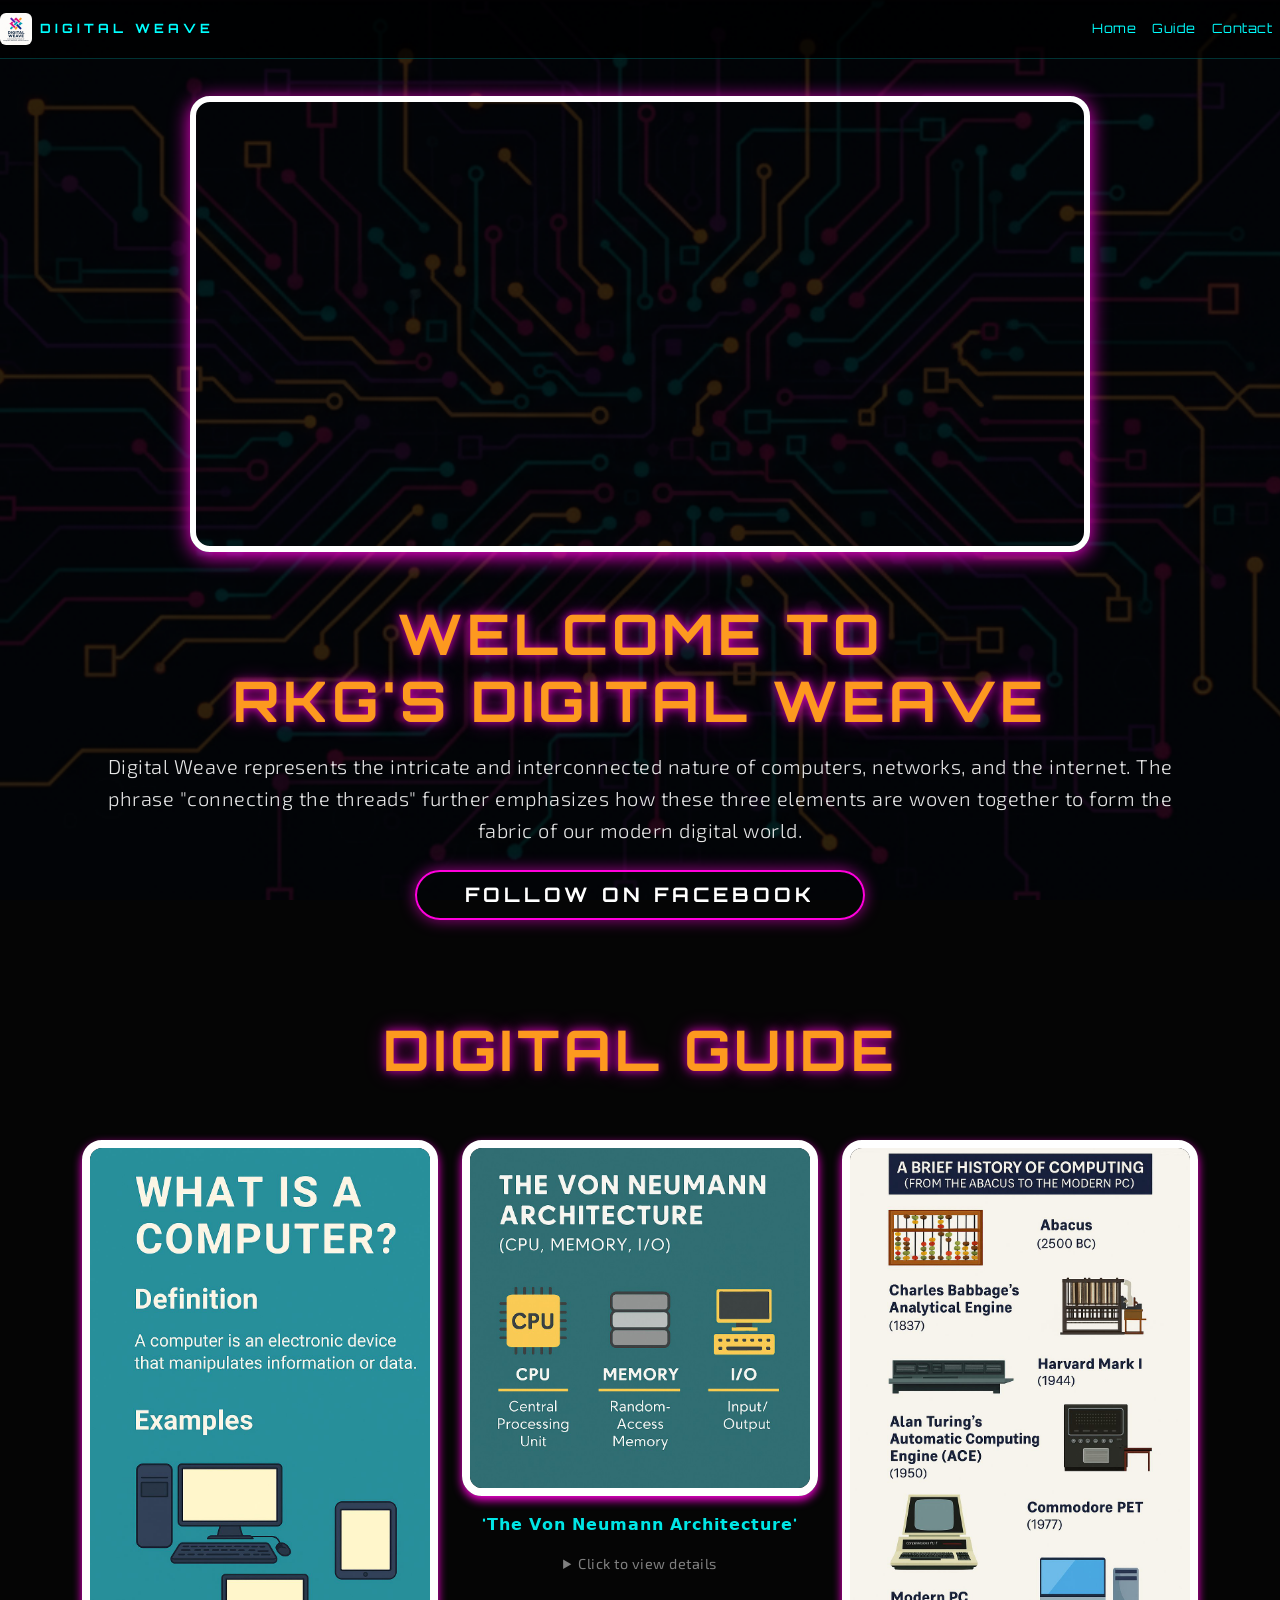
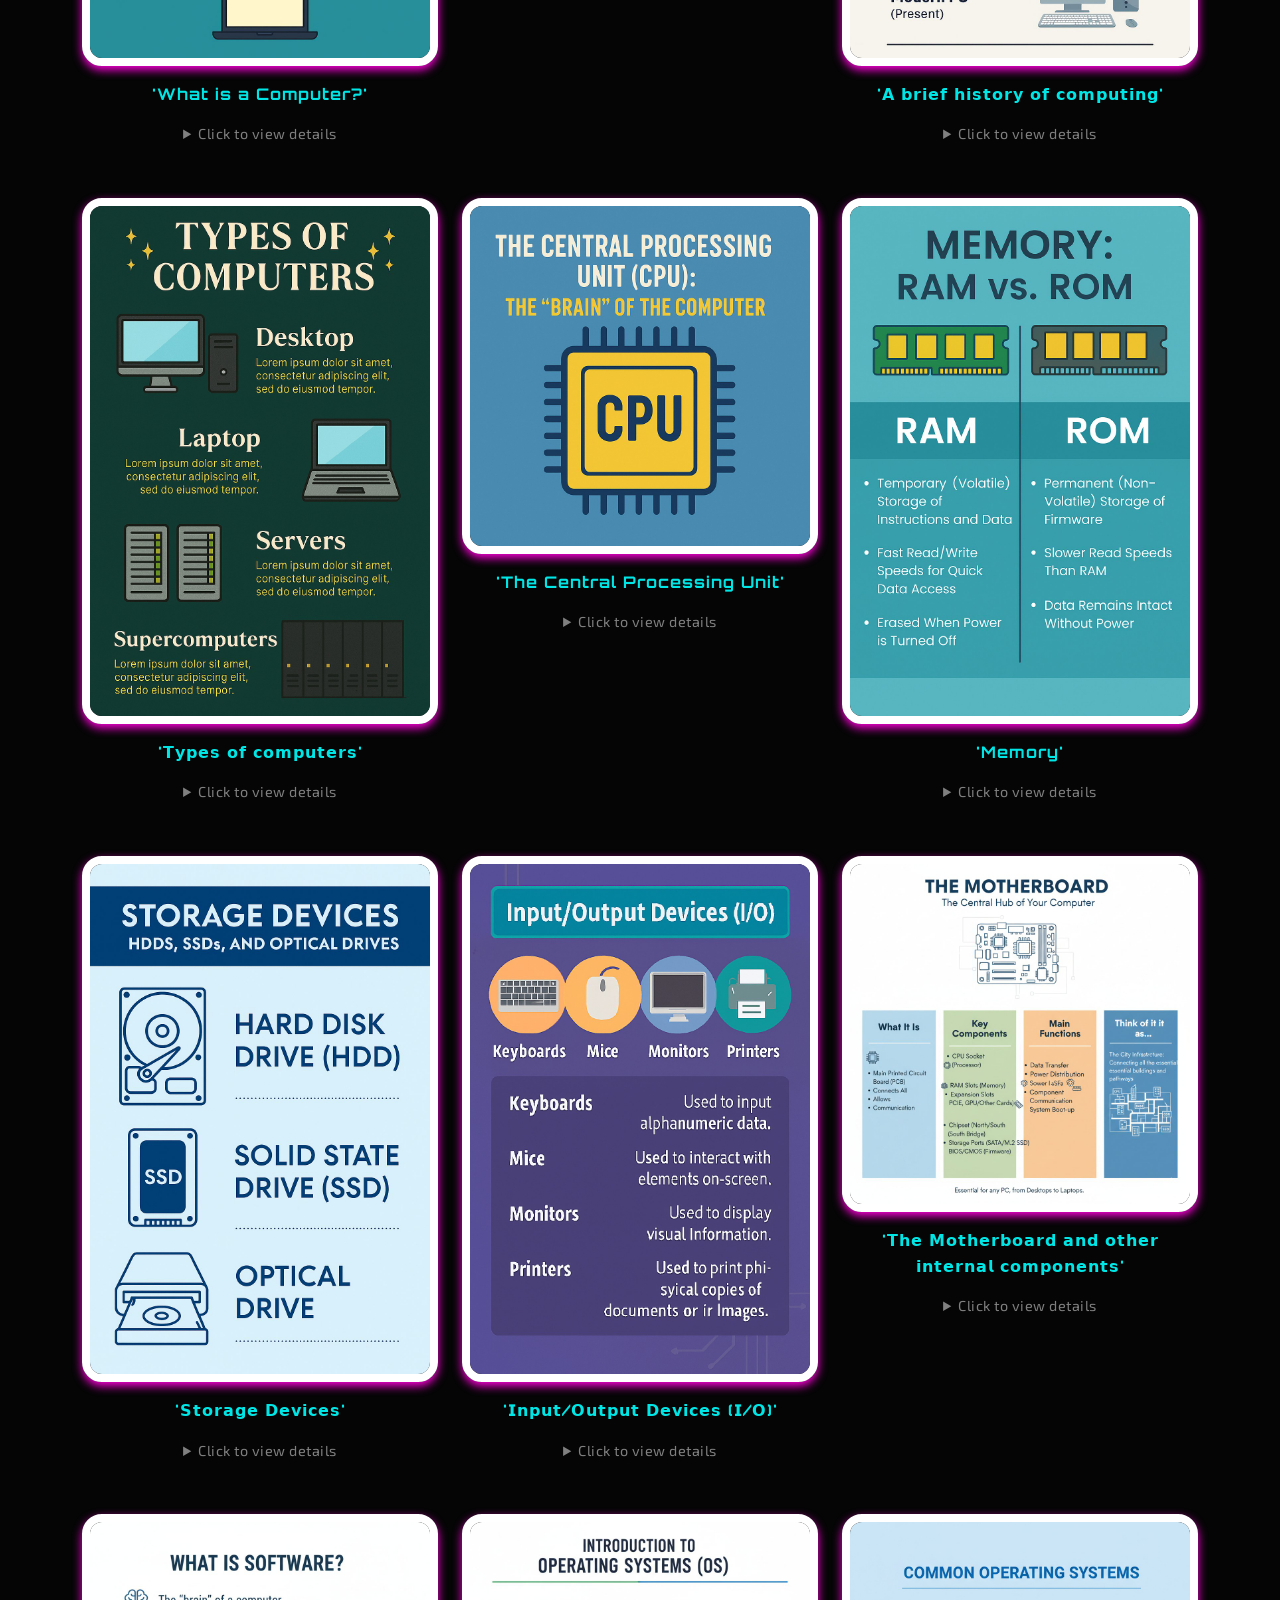
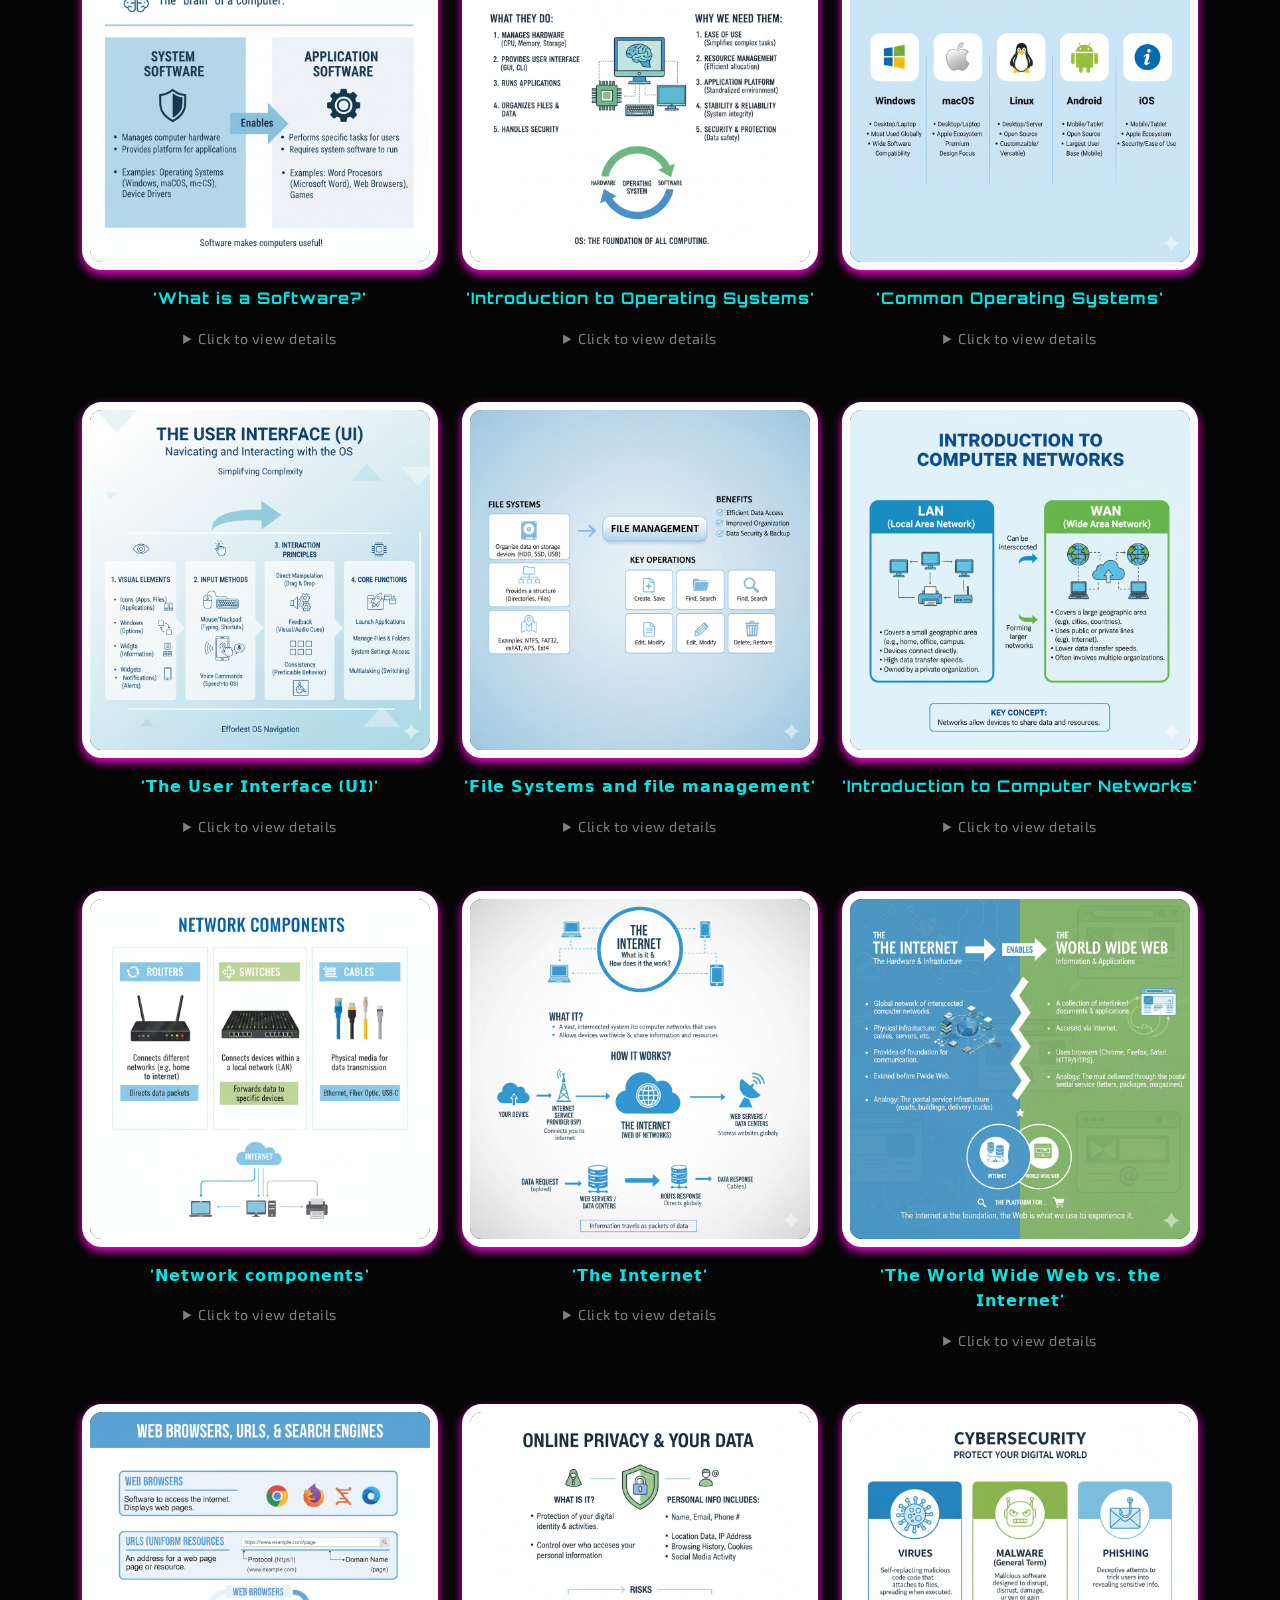
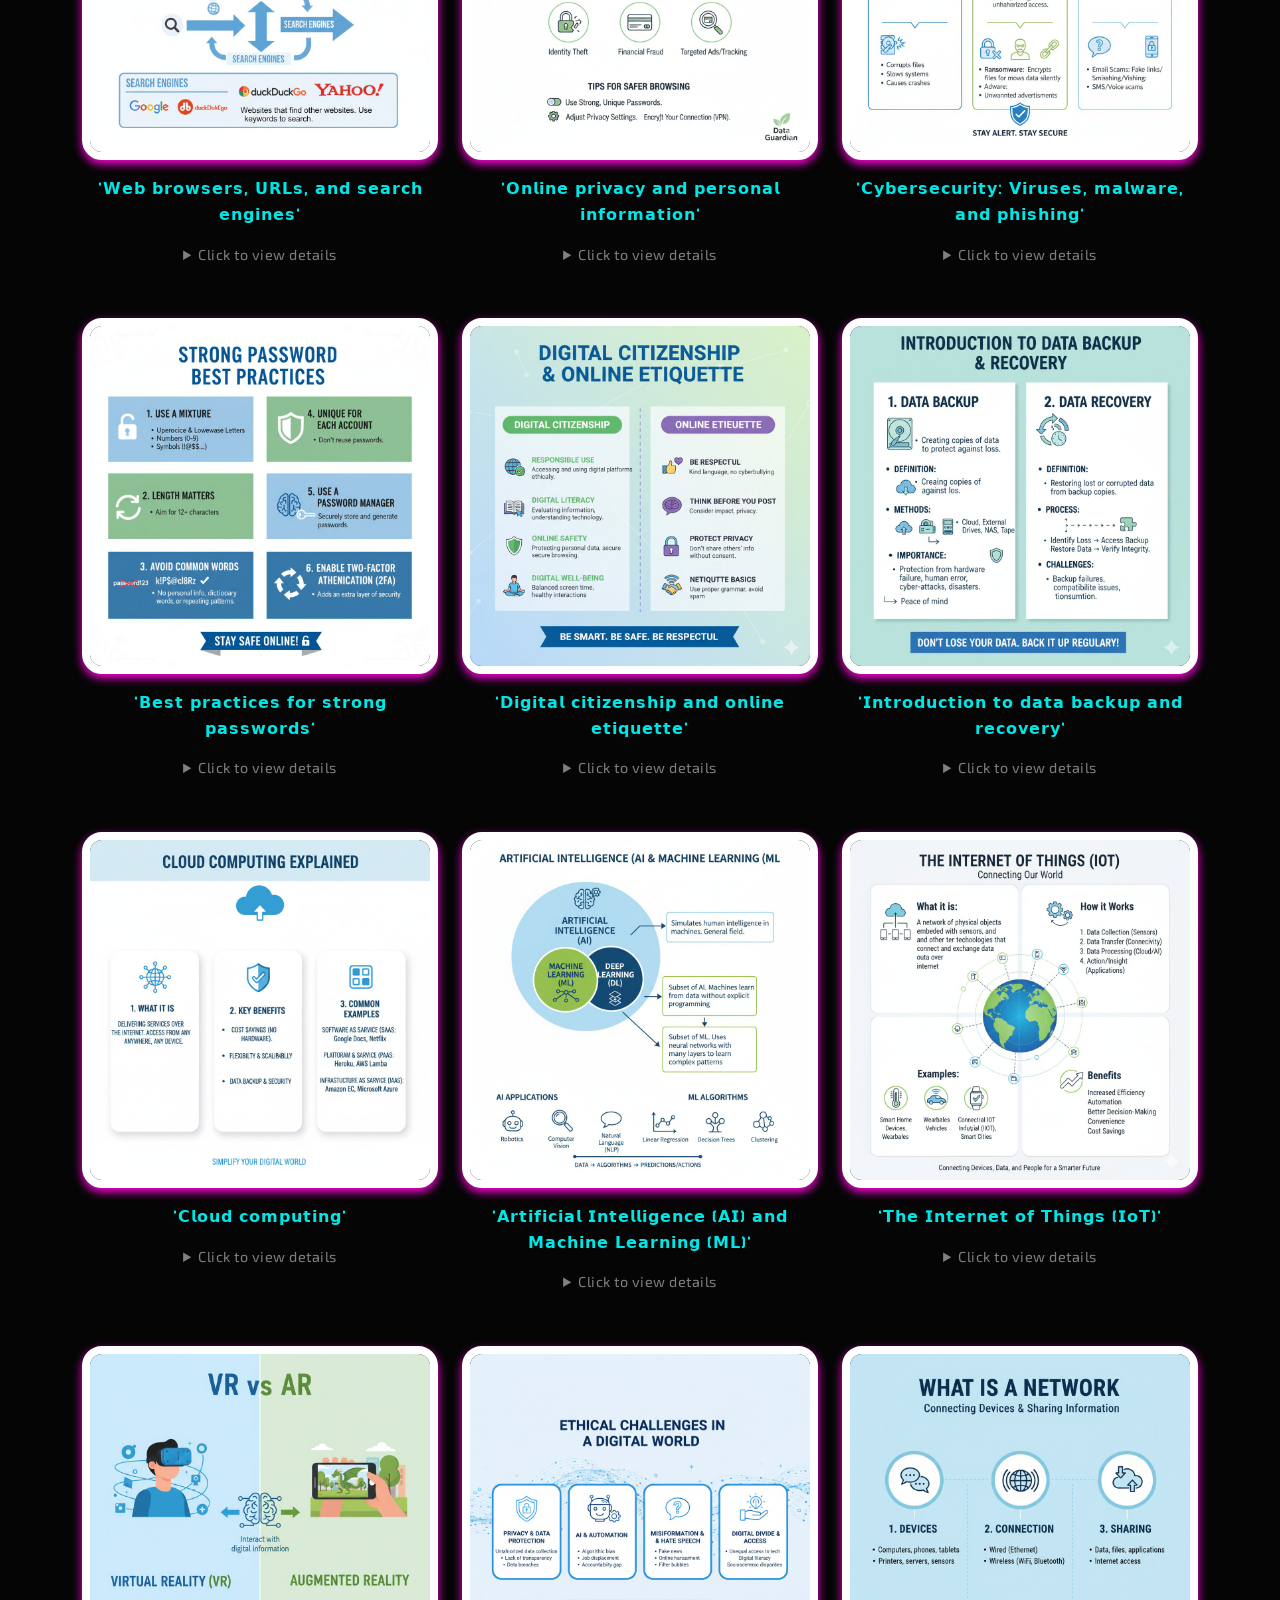
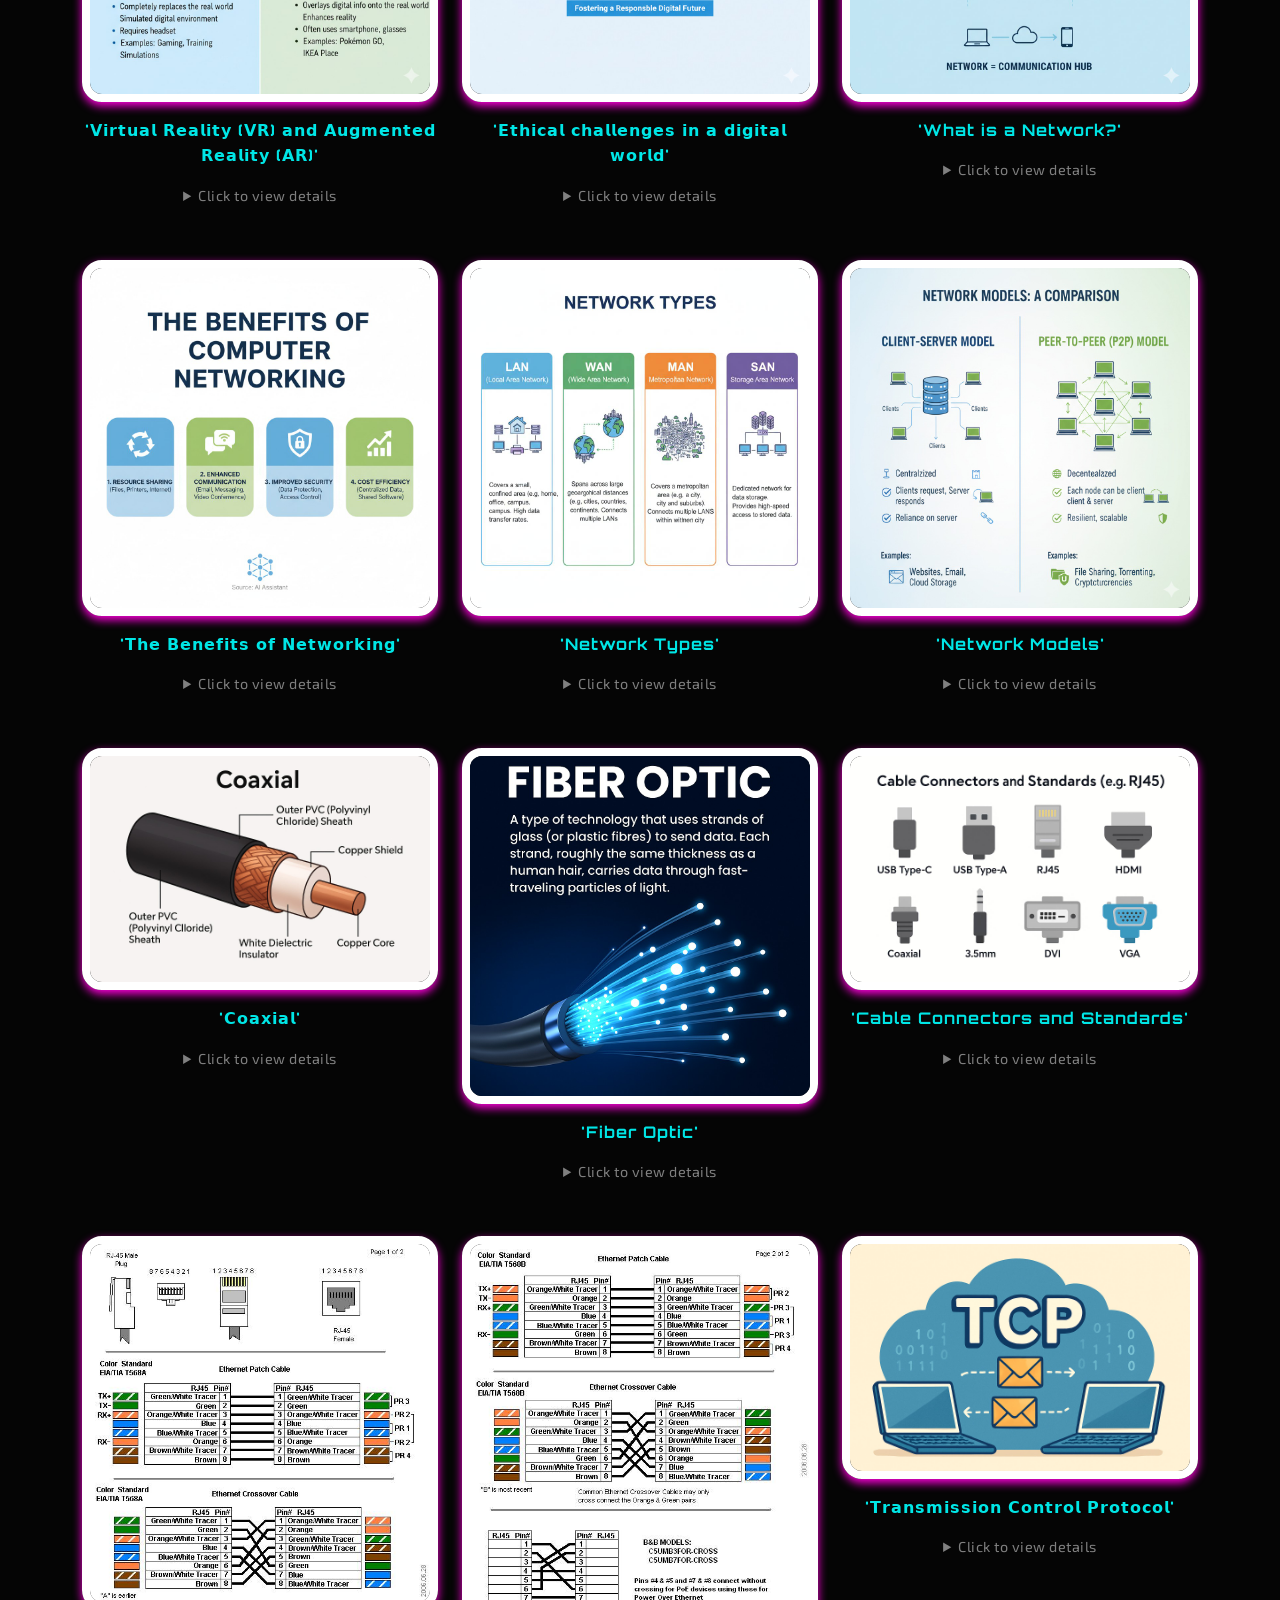
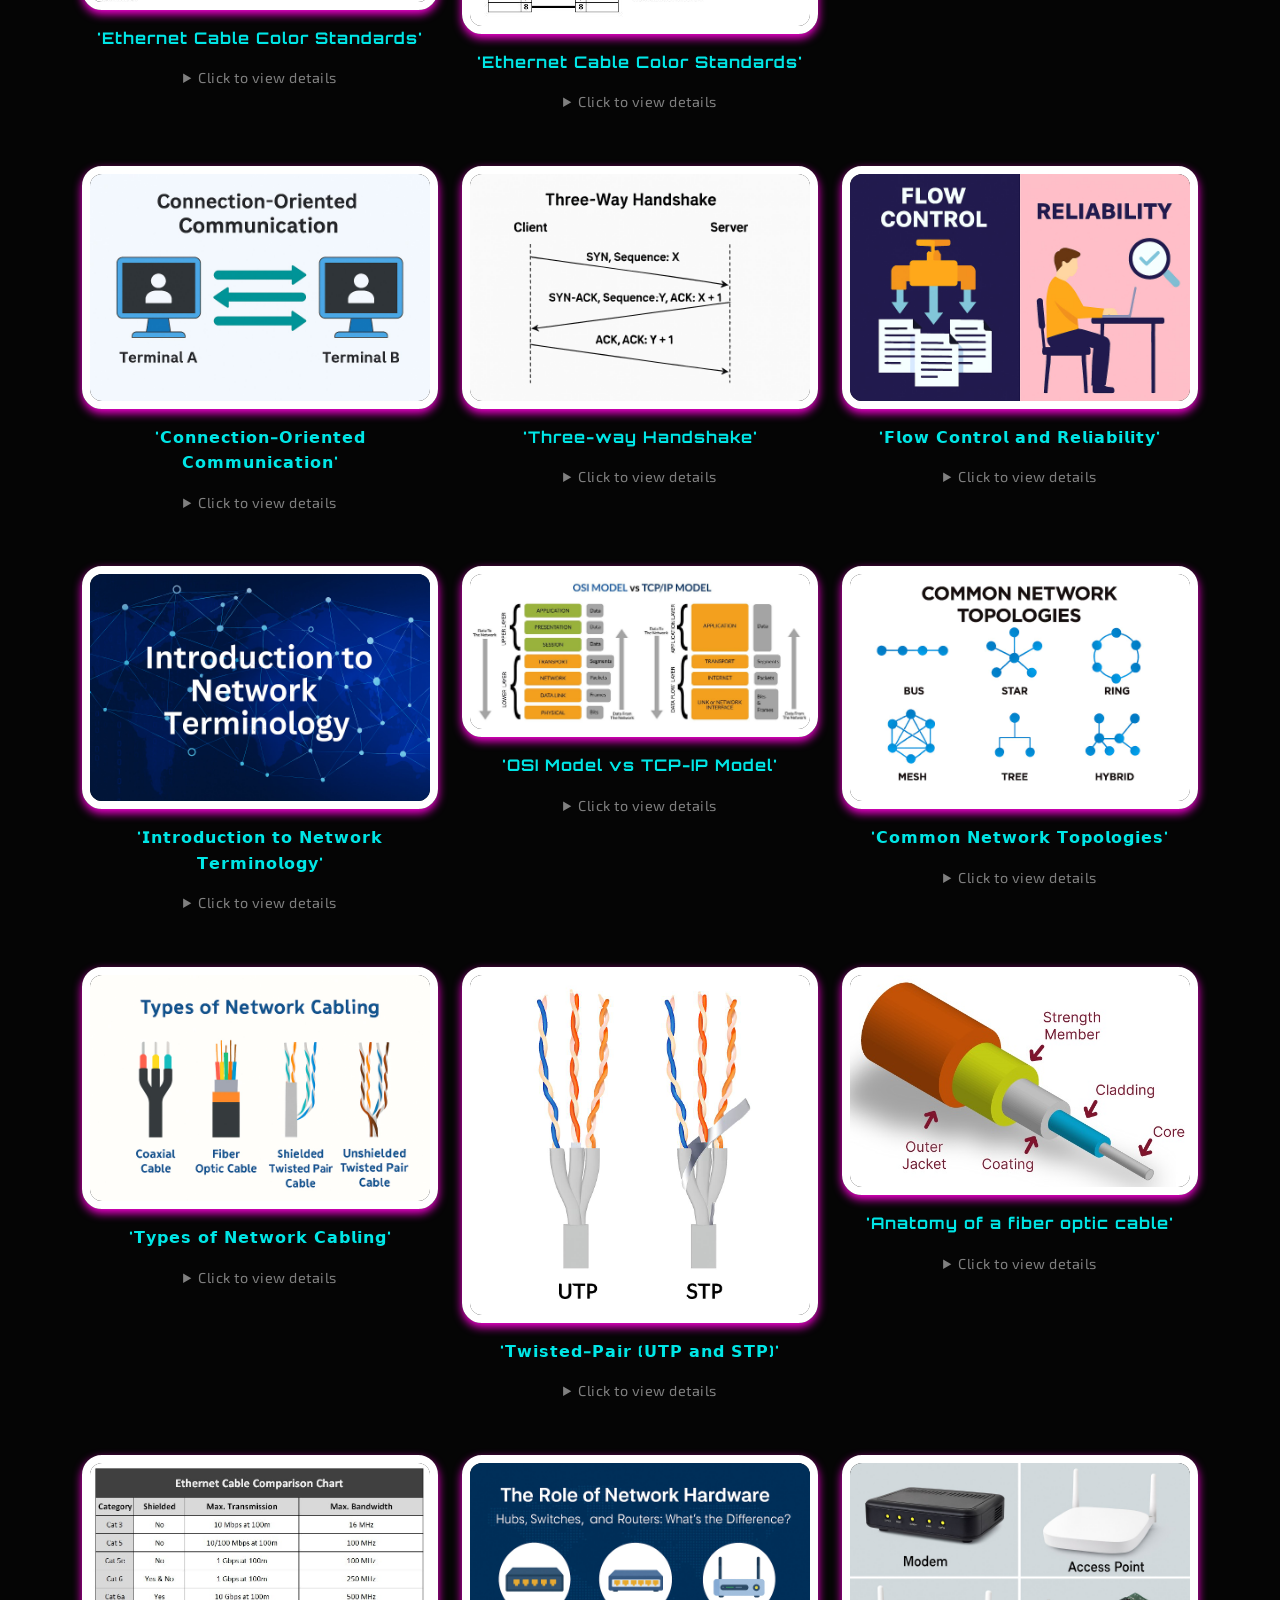
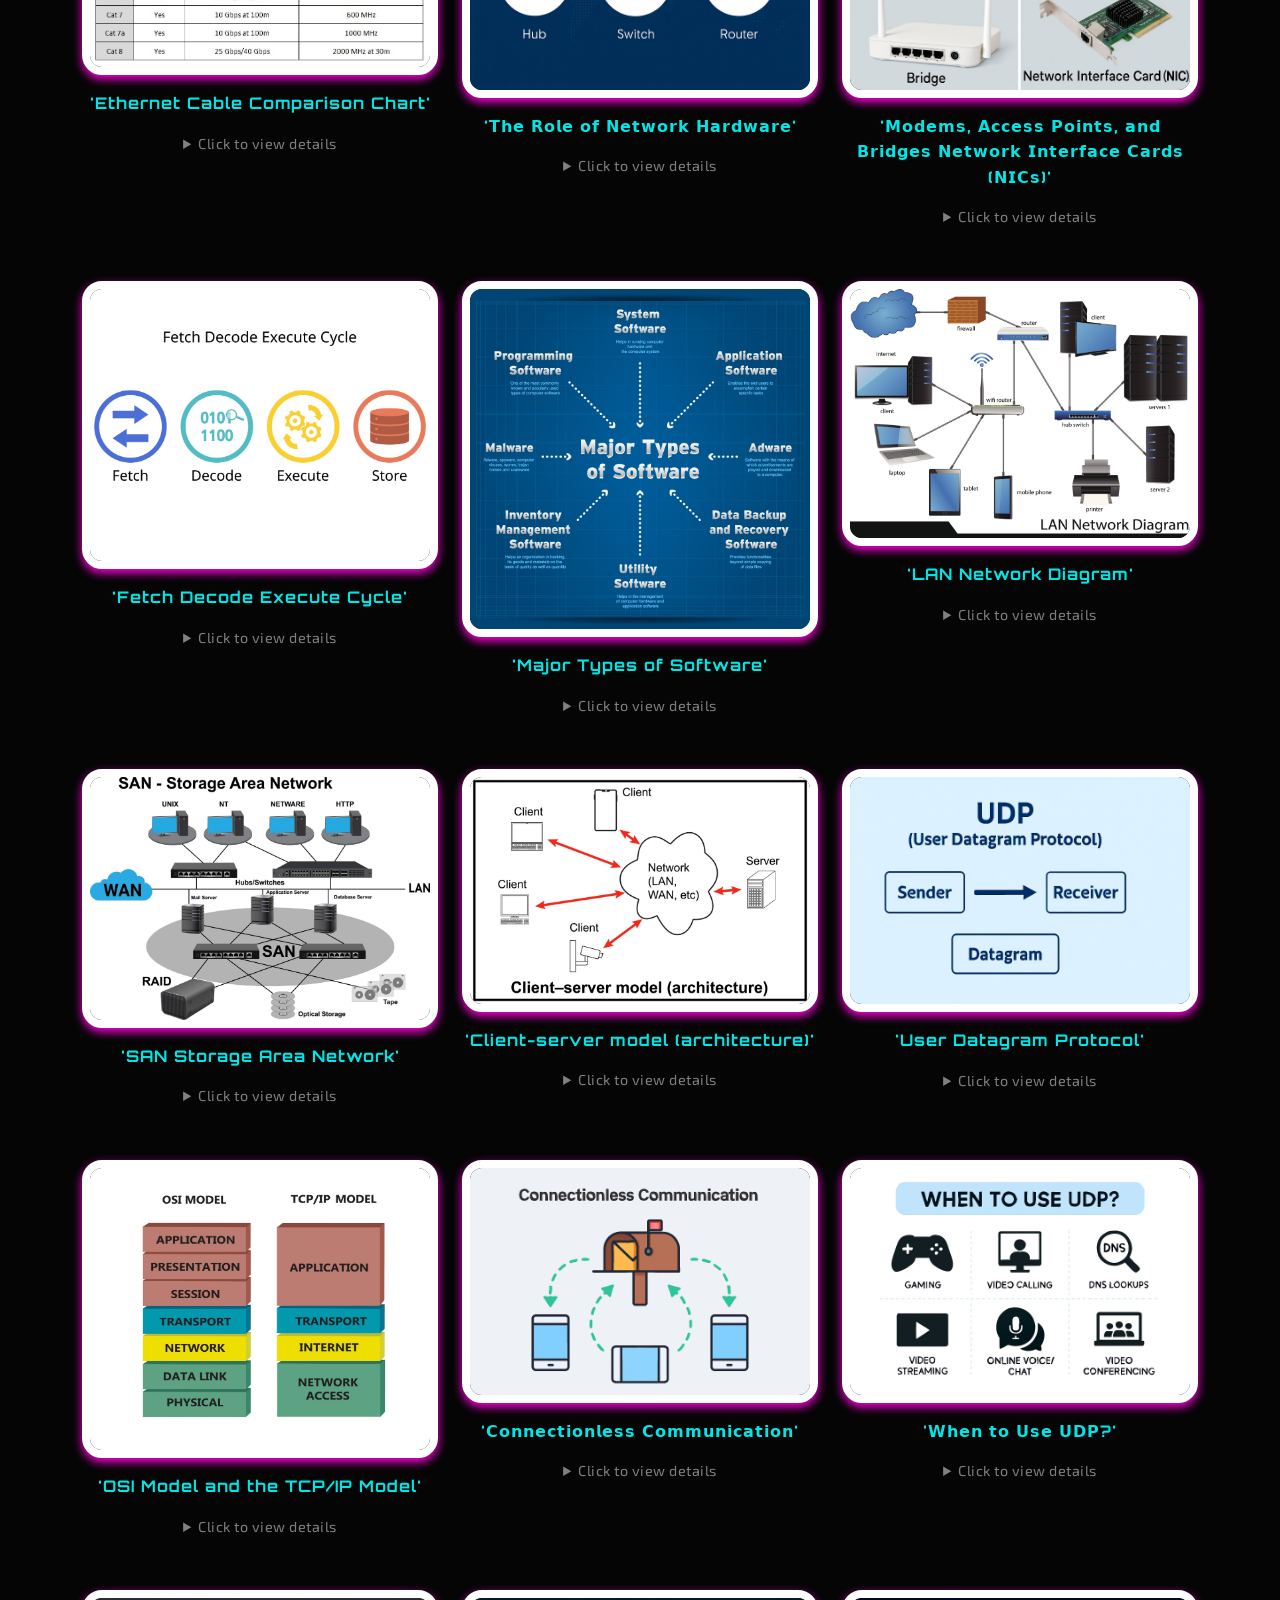
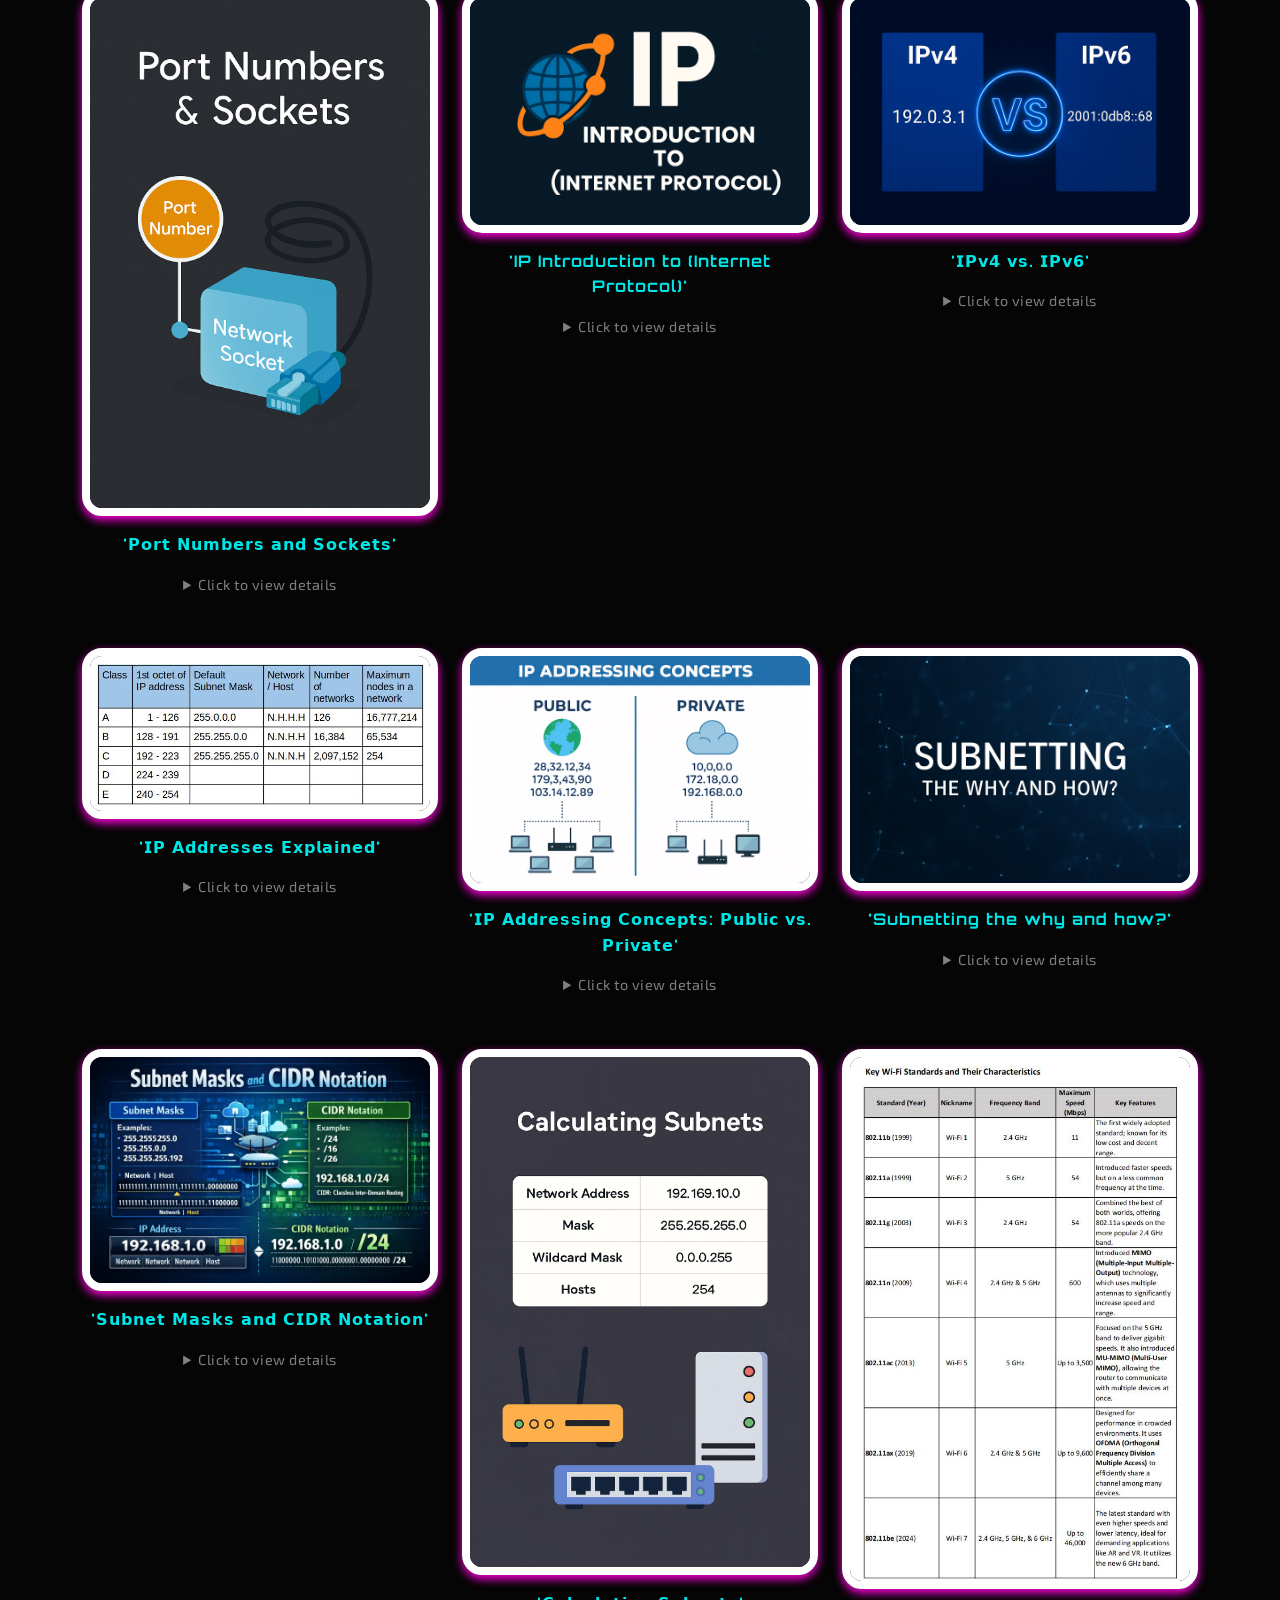
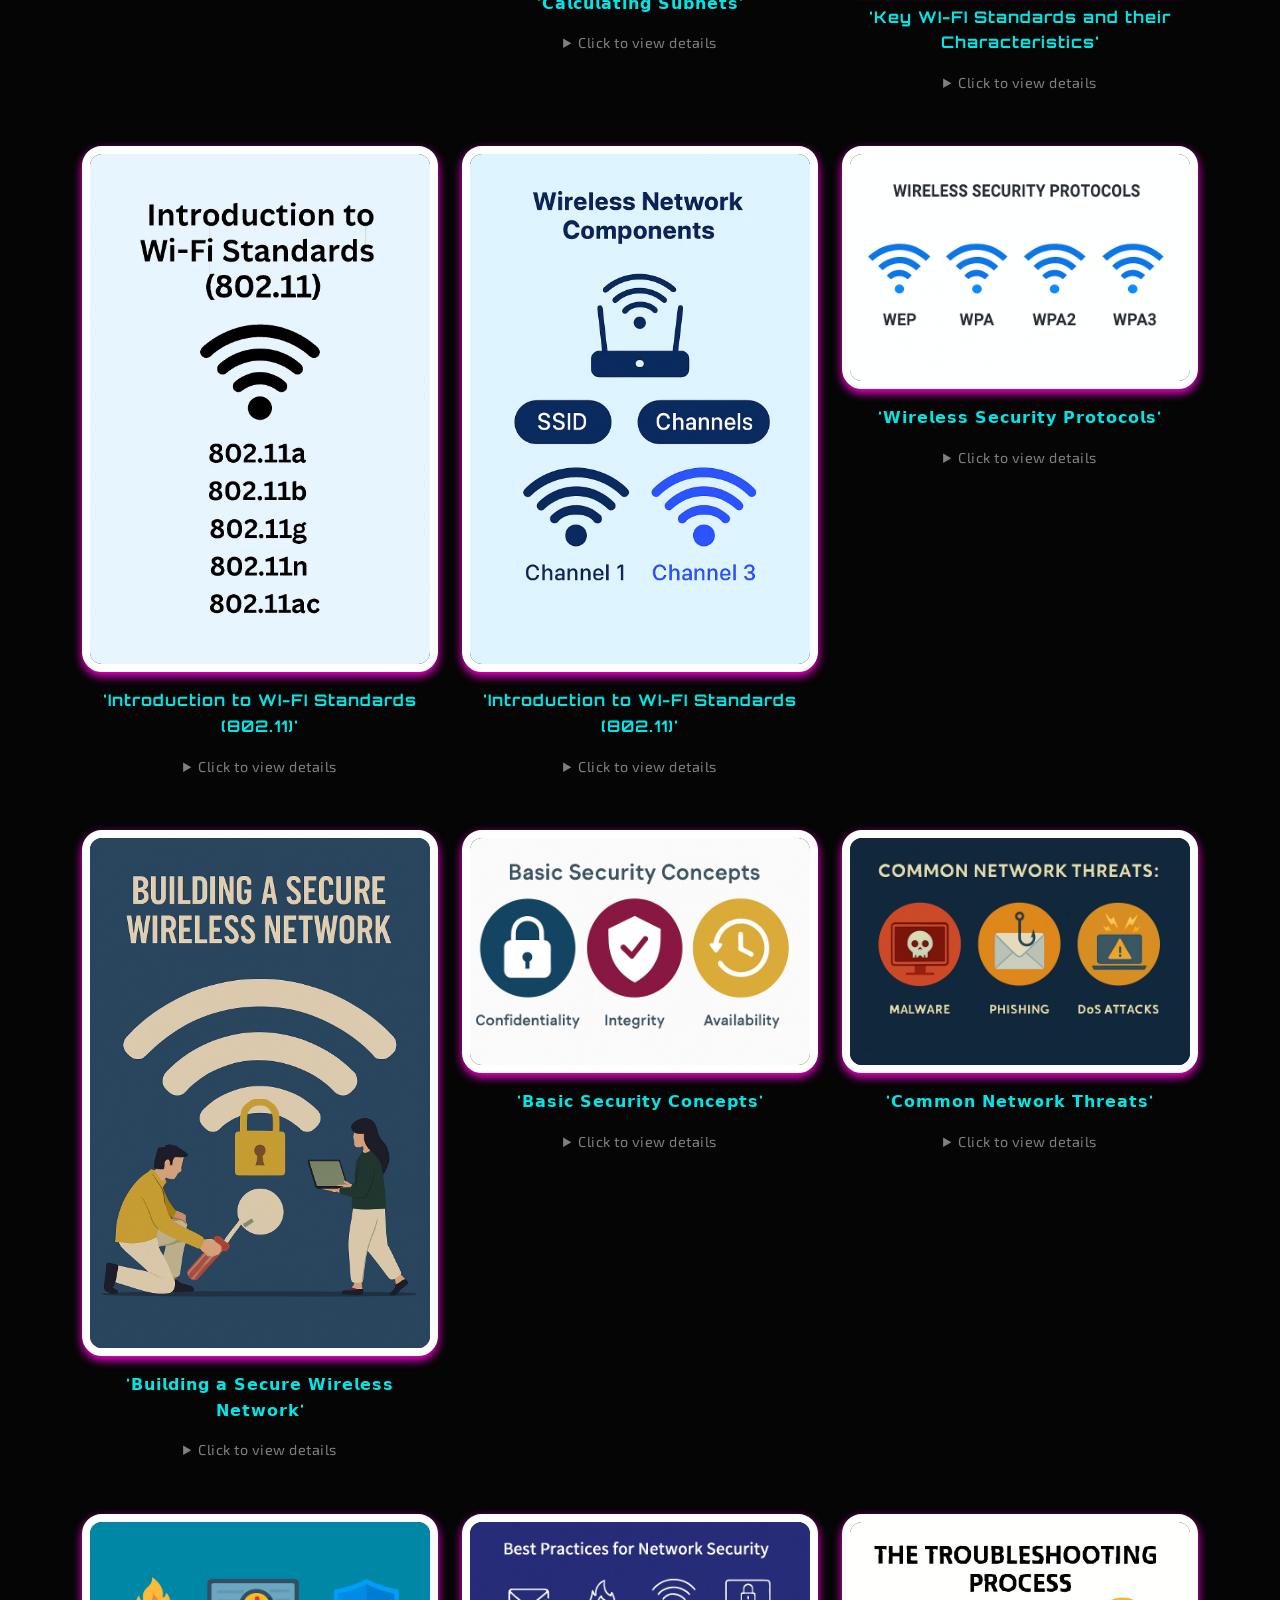
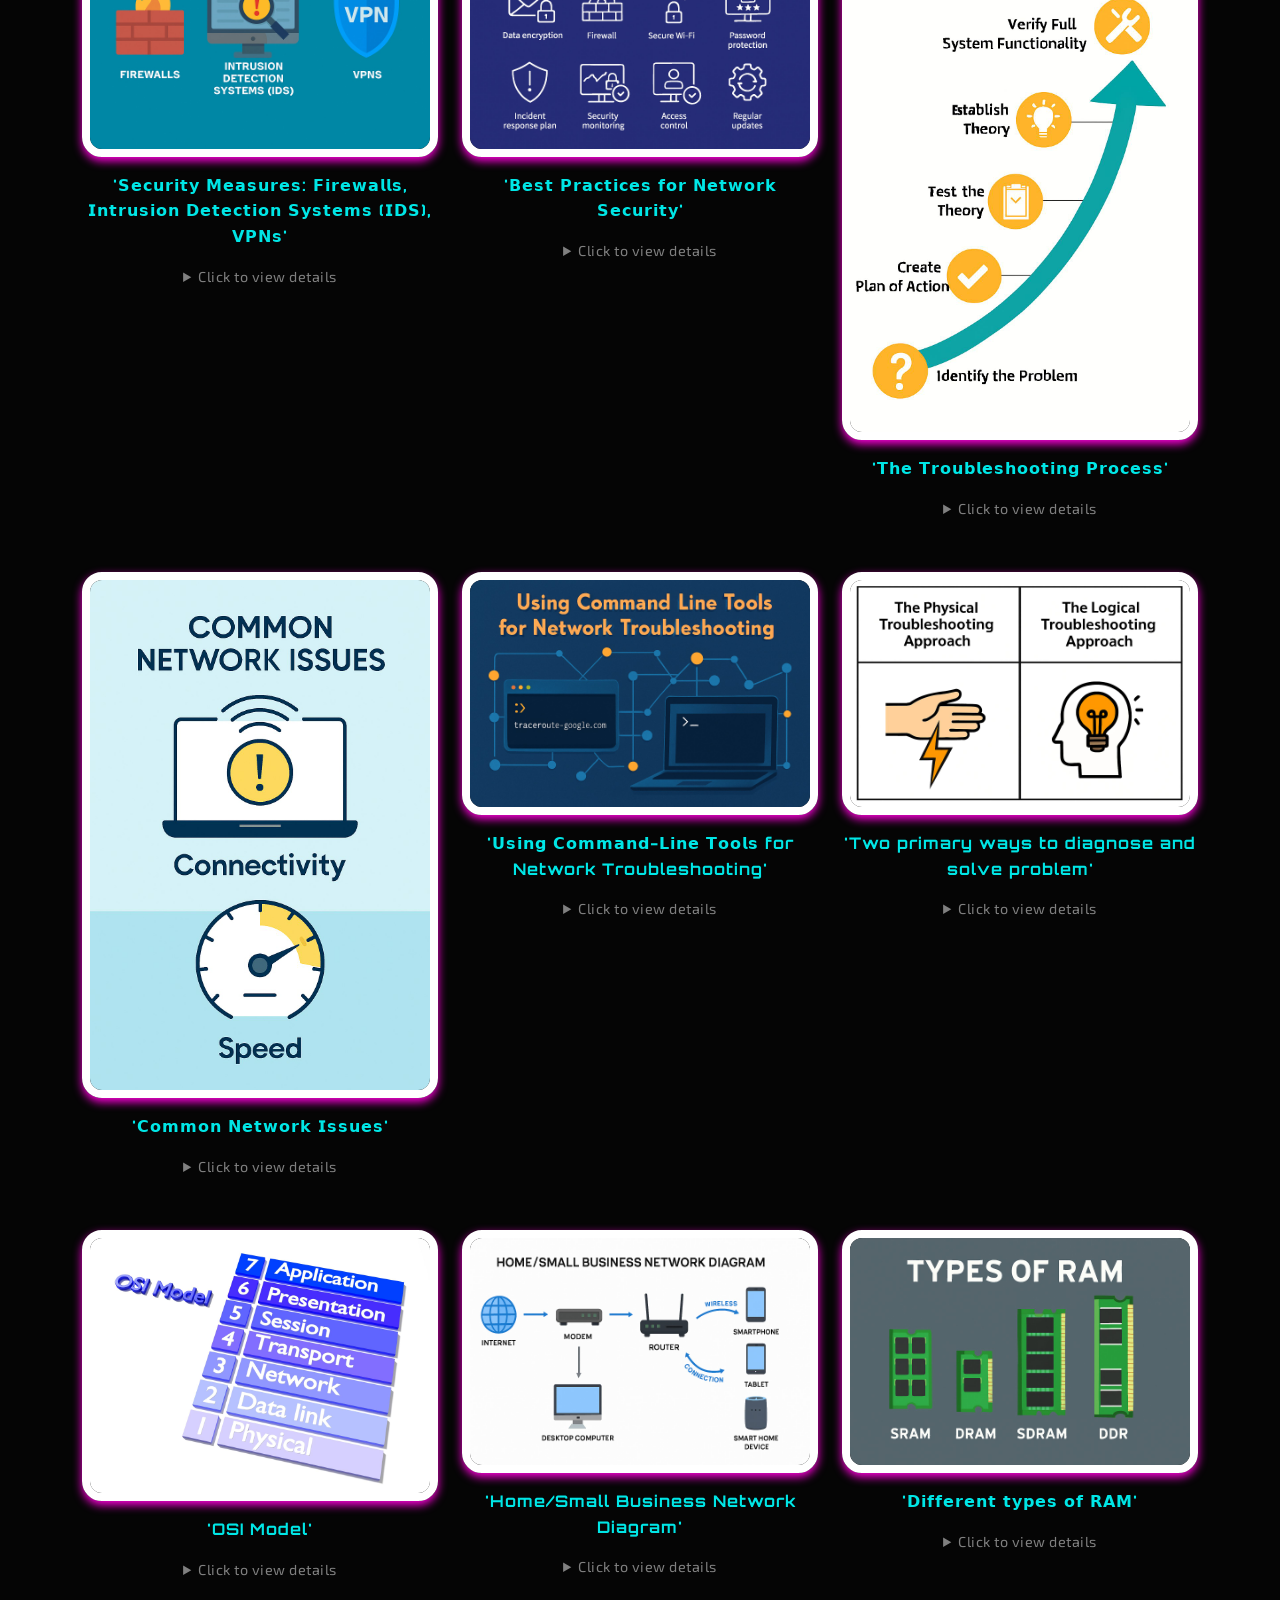
==== index.html @ eeaf1067 "Add files via upload" ====
<!doctype html>
<html lang="en">
<head>



    <meta charset="utf-8" />
    <meta name="viewport" content="width=device-width, initial-scale=1" />
    <title>RKG's Digital Weave</title>

    <!-- Bootstrap 5 CSS (CDN) -->
    <link href="https://cdn.jsdelivr.net/npm/bootstrap@5.3.3/dist/css/bootstrap.min.css"
          rel="stylesheet" />
    <link href="https://fonts.googleapis.com/css2?family=Orbitron:wght@400;700;900&family=Exo+2:ital,wght@0,300;0,600;1,400&family=JetBrains+Mono:wght@300&display=swap" rel="stylesheet">
    <link href="css/style.css" rel="stylesheet" />
    <link href="css/hover.css" rel="stylesheet" />
    <link rel="icon" href="images/logo.jpg" sizes="any">
    <link rel="icon" type="image/svg+xml" href="images/logo.jpg">
    <link rel="apple-touch-icon" href="images/logo.jpg">
    <link rel="manifest" href="/site.webmanifest">


</head>


<body>



    <!-- Example: Brand/Logo + Navbar Text -->
    <nav class="navbar navbar-expand-sm navbar-dark fixed-top" 
     style="background-color: rgba(0, 0, 0, 0.7) !important;">
   
            <!-- Brand / Logo -->
          <a class="navbar-brand d-flex align-items-center gap-2" href="#Home">
    <img src="images/logo.jpg"
         alt="Logo"
         width="32"
         height="32"
         class="rounded" />
    <span class="nav-link">
        Digital Weave
    </span>
</a>

            <!-- Toggler (for small screens) -->
            <button class="navbar-toggler"
                    type="button"
                    data-bs-toggle="collapse"
                    data-bs-target="#mainNavbar"
                    aria-controls="mainNavbar"
                    aria-expanded="false"
                    aria-label="Toggle navigation">
                <span class="navbar-toggler-icon"></span>
            </button>

            <div class="collapse navbar-collapse" id="mainNavbar">
                <!-- Left links -->
                <ul class="navbar-nav ms-auto mb-2 mb-sm-0">
                    <li class="nav-item">
                        <a class="nav-link active" aria-current="page" href="#Home">Home</a>
                    </li>
                    <li class="nav-item">
                        <a class="nav-link" href="#Guide">Guide</a>
                    </li>
                    <li class="nav-item">
                        <a class="nav-link" href="#Contact">Contact</a>
                    </li>
                </ul>
            </div>

    </nav>


    <!-- Home -->

    <section id="Home" class="text-white py-5 mt-5">
    <div class="container text-center">
        <!--<div class="hero-image-container text-center">-->
            
<div class="row g-0 align-items-center justify-content-center">
  <video autoplay muted loop playsinline style="width: 900px; height: auto; object-fit: cover; display: block; border: 6px solid white; border-radius: 20px; box-shadow: 0px 4px 20px rgb(255, 0, 220);" class= "pulse-glow">
    <source src="videos/glyph_waves_remix.mp4" type="video/mp4">
  </video>
</div>
</div>

            <h1 class="display-4 fw-bold text-center mt-5">Welcome to <br>RKG's Digital Weave</h1>
            
            <p class="lead mt-3 text-center container">
                Digital Weave represents the intricate and interconnected nature of computers, networks, and the internet. The phrase "connecting the threads" further emphasizes how these three elements are woven together to form the fabric of our modern digital world.
            </p>

            <div class="mt-4 text-center">
                <a href="https://www.facebook.com/rkgsdigitalweave/" class="btn btn-lg px-5 fw-bold" 
                   class="btn btn-lg px-5 fw-bold transition-all duration-300 hover:scale-105"
   style="background-color: #ff00dc; color: white; border-radius: 50px; box-shadow: 0 0 15px rgba(255, 0, 220, 0.6);"
   onmouseover="this.style.boxShadow='0 0 30px rgba(255, 0, 220, 1)'"
   onmouseout="this.style.boxShadow='0 0 15px rgba(255, 0, 220, 0.6)'">
   FOLLOW ON FACEBOOK
                </a>
            </div>

        </div>
    </div>
</section>



    <!-- AI Prompt Gallery -->

    <section id="Guide" class="text-white py-5">

        <div class="container text-center">
            <!--<div class="hero-image-container text-center">-->
            
                <h1 class="display-4 fw-bold">DIGITAL GUIDE</h1>

               
    <div class="row">

    <!------------------------------------>

    <div class="col-md-4 text-center mt-5 image-container">
    <div style="cursor: pointer;" onclick="openPreview('images/1.jpg', 'What is a Computer?')">
        <img src="images/1.jpg" 
             class="img-fluid premium-hover" 
             width="400" 
             style="border: 8px solid white; border-radius: 20px; box-shadow: 0px 4px 10px rgb(255, 0, 220);" 
             alt="What is a Computer?">
        <p class="lead mt-3" style="color: cyan; transition: 0.3s;">'What is a Computer?'</p>
    </div>
  

    <details>
  <summary style="cursor: pointer; color: gray; font-size: 0.9rem; margin-bottom: 5px;">
    Click to view details
  </summary>
  <div style="border-left: 2px solid #ccc; padding-left: 10px;">
    <a href="" style="color: gray; text-decoration: none; font-size: 0.8rem; display: block;">
    This infographic provides a clear and accessible introduction to the concept of computing. It defines a computer simply as an electronic device that manipulates information or data, emphasizing its role in processing digital content.
    <br>
    To illustrate this definition, the graphic showcases three primary forms of modern hardware:
    <br>
    Desktop: The traditional powerhouse for fixed workspaces.
    <br>
    Laptop: The portable solution for mobile productivity.
    <br>
    Tablet: The touch-centric device for on-the-go media and light tasks.
    </a>
  </div>
  </details>

    <div id="imageModal" class="image-modal" onclick="this.style.display='none'">
    <div class="modal-content-wrapper">
        <img id="modalImg" src="" alt="Large Preview">
        <p id="modalCaption" class="lead text-white mt-3"></p>
        <span class="close-btn">&times;</span>
    </div>
    </div>
    </div>

    <!------------------------------------>


    <div class="col-md-4 text-center mt-5 image-container">
    <div style="cursor: pointer;" onclick="openPreview('images/2.jpg', '𝗧𝗵𝗲 𝗩𝗼𝗻 𝗡𝗲𝘂𝗺𝗮𝗻𝗻 𝗔𝗿𝗰𝗵𝗶𝘁𝗲𝗰𝘁𝘂𝗿𝗲')">
        <img src="images/2.jpg" 
             class="img-fluid premium-hover" 
             width="400" 
             style="border: 8px solid white; border-radius: 20px; box-shadow: 0px 4px 10px rgb(255, 0, 220);" 
             alt="'𝗧𝗵𝗲 𝗩𝗼𝗻 𝗡𝗲𝘂𝗺𝗮𝗻𝗻 𝗔𝗿𝗰𝗵𝗶𝘁𝗲𝗰𝘁𝘂𝗿𝗲'">
        <p class="lead mt-3" style="color: cyan; transition: 0.3s;">'𝗧𝗵𝗲 𝗩𝗼𝗻 𝗡𝗲𝘂𝗺𝗮𝗻𝗻 𝗔𝗿𝗰𝗵𝗶𝘁𝗲𝗰𝘁𝘂𝗿𝗲'</p>
    </div>

    <details>
  <summary style="cursor: pointer; color: gray; font-size: 0.9rem; margin-bottom: 5px;">
    Click to view details
  </summary>
  <div style="border-left: 2px solid #ccc; padding-left: 10px;">
    <a href="" style="color: gray; text-decoration: none; font-size: 0.8rem; display: block;">
    Understanding the Von Neumann Architecture<br>
    Key Components: CPU, Memory, I/O<br>
    The Von Neumann Architecture is the foundational design for modern computers. It proposes a structure where both program instructions and data are stored in the same memory space.<br>
    As depicted in the diagram, the system typically consists of three primary units:<br>
    CPU (Central Processing Unit): The "brain" that executes instructions.<br>
    Memory (RAM): Used for storing both data and instructions for quick access.<br>
    I/O (Input/Output): Devices that handle communication between the computer and the outside world.<br>
    Despite being conceptualized decades ago, this architecture remains the standard for most computing systems used today.
    </a>
  </div>
  </details>

    <div id="imageModal" class="image-modal" onclick="this.style.display='none'">
    <div class="modal-content-wrapper">
        <img id="modalImg" src="" alt="Large Preview">
        <p id="modalCaption" class="lead text-white mt-3"></p>
        <span class="close-btn">&times;</span>
    </div>
    </div>
    </div>

    <!------------------------------------>

    <div class="col-md-4 text-center mt-5 image-container">
    <div style="cursor: pointer;" onclick="openPreview('images/3.jpg', '𝗔 𝗯𝗿𝗶𝗲𝗳 𝗵𝗶𝘀𝘁𝗼𝗿𝘆 𝗼𝗳 𝗰𝗼𝗺𝗽𝘂𝘁𝗶𝗻𝗴')">
        <img src="images/3.jpg" 
             class="img-fluid premium-hover" 
             width="400" 
             style="border: 8px solid white; border-radius: 20px; box-shadow: 0px 4px 10px rgb(255, 0, 220);" 
             alt="'𝗔 𝗯𝗿𝗶𝗲𝗳 𝗵𝗶𝘀𝘁𝗼𝗿𝘆 𝗼𝗳 𝗰𝗼𝗺𝗽𝘂𝘁𝗶𝗻𝗴'">
        <p class="lead mt-3" style="color: cyan; transition: 0.3s;">'𝗔 𝗯𝗿𝗶𝗲𝗳 𝗵𝗶𝘀𝘁𝗼𝗿𝘆 𝗼𝗳 𝗰𝗼𝗺𝗽𝘂𝘁𝗶𝗻𝗴'</p>
    </div>

     <details>
  <summary style="cursor: pointer; color: gray; font-size: 0.9rem; margin-bottom: 5px;">
    Click to view details
  </summary>
  <div style="border-left: 2px solid #ccc; padding-left: 10px;">
    <a href="" style="color: gray; text-decoration: none; font-size: 0.8rem; display: block;">
    This infographic, titled "1 Brief History Computing (From the Ababaus to the Modern PC)," provides a visual timeline of the evolution of calculation and data processing. It tracks the journey from ancient manual tools to the sophisticated digital workstations we use today.
    <br>
    Key Observations<br>
    The image highlights the dramatic miniaturization and democratization of technology. While early machines like the Mark I or the ACE occupied entire rooms and required specialized operators, the transition to the Commodore PET and eventually the Modern PC shows how computing became personal, accessible, and vastly more powerful.
    <br>
    Note: The graphic contains a few minor typos (e.g., "Ababaus" for Abacus, "Encne" for Engine, and "Comnodre" for Commodore), likely as a result of its design style or generation process, but the historical trajectory remains clear.
    </a>
  </div>
  </details>

    <div id="imageModal" class="image-modal" onclick="this.style.display='none'">
    <div class="modal-content-wrapper">
        <img id="modalImg" src="" alt="Large Preview">
        <p id="modalCaption" class="lead text-white mt-3"></p>
        <span class="close-btn">&times;</span>
    </div>
    </div>
    </div>

    <!------------------------------------>

     <div class="col-md-4 text-center mt-5 image-container">
    <div style="cursor: pointer;" onclick="openPreview('images/4.jpg', '𝗧𝘆𝗽𝗲𝘀 𝗼𝗳 𝗰𝗼𝗺𝗽𝘂𝘁𝗲𝗿𝘀')">
        <img src="images/4.jpg" 
             class="img-fluid premium-hover" 
             width="400" 
             style="border: 8px solid white; border-radius: 20px; box-shadow: 0px 4px 10px rgb(255, 0, 220);" 
             alt="'𝗧𝘆𝗽𝗲𝘀 𝗼𝗳 𝗰𝗼𝗺𝗽𝘂𝘁𝗲𝗿𝘀'">
        <p class="lead mt-3" style="color: cyan; transition: 0.3s;">'𝗧𝘆𝗽𝗲𝘀 𝗼𝗳 𝗰𝗼𝗺𝗽𝘂𝘁𝗲𝗿𝘀'</p>
    </div>

    <details>
  <summary style="cursor: pointer; color: gray; font-size: 0.9rem; margin-bottom: 5px;">
    Click to view details
  </summary>
  <div style="border-left: 2px solid #ccc; padding-left: 10px;">
    <a href="" style="color: gray; text-decoration: none; font-size: 0.8rem; display: block;">
    This image is a simple infographic titled "Types Computers" that categorizes computer hardware into four main levels of scale and power.
    <br>
    Computer Categories:<br>
    Desktop: Personal computers designed for a fixed location (monitor and tower).
    <br>
    Laptop: Portable personal computers with integrated screens and keyboards.
    <br>
    Servers: High-powered machines designed to provide data and services to other computers.
    <br>
    Supercomputers: Massive systems built for extreme processing speeds and complex scientific calculations.
    <br>
    The graphic uses "Lorem ipsum" placeholder text for the descriptions, suggesting it is a template or a draft design rather than a finished educational resource.
    </a>
  </div>
  </details>

    <div id="imageModal" class="image-modal" onclick="this.style.display='none'">
    <div class="modal-content-wrapper">
        <img id="modalImg" src="" alt="Large Preview">
        <p id="modalCaption" class="lead text-white mt-3"></p>
        <span class="close-btn">&times;</span>
    </div>
    </div>
    </div>

    <!------------------------------------>

    <div class="col-md-4 text-center mt-5 image-container">
    <div style="cursor: pointer;" onclick="openPreview('images/5.jpg', 'The Central Processing Unit')">
        <img src="images/5.jpg" 
             class="img-fluid premium-hover" 
             width="400" 
             style="border: 8px solid white; border-radius: 20px; box-shadow: 0px 4px 10px rgb(255, 0, 220);" 
             alt="'The Central Processing Unit'">
        <p class="lead mt-3" style="color: cyan; transition: 0.3s;">'The Central Processing Unit'</p>
    </div>


     <details>
  <summary style="cursor: pointer; color: gray; font-size: 0.9rem; margin-bottom: 5px;">
    Click to view details
  </summary>
  <div style="border-left: 2px solid #ccc; padding-left: 10px;">
    <a href="" style="color: gray; text-decoration: none; font-size: 0.8rem; display: block;">
    This image is an educational graphic that explains the role of a Central Processing Unit (CPU).
    <br>
    It uses a simple, flat-design illustration of a processor chip and defines it as the "brain" of the computer. In short, the CPU is the primary component responsible for interpreting and executing most of the commands from the computer's hardware and software.
    </a>
  </div>
  </details>

    <div id="imageModal" class="image-modal" onclick="this.style.display='none'">
    <div class="modal-content-wrapper">
        <img id="modalImg" src="" alt="Large Preview">
        <p id="modalCaption" class="lead text-white mt-3"></p>
        <span class="close-btn">&times;</span>
    </div>
    </div>
    </div>

    <!------------------------------------>

       <div class="col-md-4 text-center mt-5 image-container">
    <div style="cursor: pointer;" onclick="openPreview('images/6.jpg', 'Memory')">
        <img src="images/6.jpg" 
             class="img-fluid premium-hover" 
             width="400" 
             style="border: 8px solid white; border-radius: 20px; box-shadow: 0px 4px 10px rgb(255, 0, 220);" 
             alt="'Memory'">
        <p class="lead mt-3" style="color: cyan; transition: 0.3s;">'Memory'</p>
    </div>

     <details>
  <summary style="cursor: pointer; color: gray; font-size: 0.9rem; margin-bottom: 5px;">
    Click to view details
  </summary>
  <div style="border-left: 2px solid #ccc; padding-left: 10px;">
    <a href="" style="color: gray; text-decoration: none; font-size: 0.8rem; display: block;">
    This infographic highlights the core differences between RAM (Random Access Memory) and ROM (Read-Only Memory).
    <br>
    RAM acts as a computer's temporary, high-speed workspace that stores active data and instructions, but it is "volatile," meaning everything is erased the moment the power is turned off.
    <br>
    In contrast, ROM provides permanent, "non-volatile" storage for essential firmware, ensuring that critical data remains intact even without power, though it generally operates at slower read speeds than RAM.
    </a>
  </div>
  </details>

    <div id="imageModal" class="image-modal" onclick="this.style.display='none'">
    <div class="modal-content-wrapper">
        <img id="modalImg" src="" alt="Large Preview">
        <p id="modalCaption" class="lead text-white mt-3"></p>
        <span class="close-btn">&times;</span>
    </div>
    </div>
    </div>

     <!------------------------------------>

        <div class="col-md-4 text-center mt-5 image-container">
    <div style="cursor: pointer;" onclick="openPreview('images/7.jpg', '𝗦𝘁𝗼𝗿𝗮𝗴𝗲 𝗗𝗲𝘃𝗶𝗰𝗲𝘀')">
        <img src="images/7.jpg" 
             class="img-fluid premium-hover" 
             width="400" 
             style="border: 8px solid white; border-radius: 20px; box-shadow: 0px 4px 10px rgb(255, 0, 220);" 
             alt="'𝗦𝘁𝗼𝗿𝗮𝗴𝗲 𝗗𝗲𝘃𝗶𝗰𝗲𝘀'">
        <p class="lead mt-3" style="color: cyan; transition: 0.3s;">'𝗦𝘁𝗼𝗿𝗮𝗴𝗲 𝗗𝗲𝘃𝗶𝗰𝗲𝘀'</p>
    </div>

    <details>
  <summary style="cursor: pointer; color: gray; font-size: 0.9rem; margin-bottom: 5px;">
    Click to view details
  </summary>
  <div style="border-left: 2px solid #ccc; padding-left: 10px;">
    <a href="" style="color: gray; text-decoration: none; font-size: 0.8rem; display: block;">
    This image is a simplified educational infographic highlighting three common types of computer storage devices:
    <br>
    Hard Disk Drive (HDD): Uses mechanical spinning platters and a moving head to read/write data; known for high capacity at a lower cost.
    <br>
    Solid State Drive (SSD): Uses flash memory with no moving parts, making it significantly faster and more durable than an HDD.
    <br>
    Optical Drive: Uses lasers to read or write data on removable discs like CDs, DVDs, or Blu-rays.
    </a>
  </div>
  </details>

    <div id="imageModal" class="image-modal" onclick="this.style.display='none'">
    <div class="modal-content-wrapper">
        <img id="modalImg" src="" alt="Large Preview">
        <p id="modalCaption" class="lead text-white mt-3"></p>
        <span class="close-btn">&times;</span>
    </div>
    </div>
    </div>
   

     <!------------------------------------>

         <div class="col-md-4 text-center mt-5 image-container">
    <div style="cursor: pointer;" onclick="openPreview('images/8.jpg', '𝗜𝗻𝗽𝘂𝘁/𝗢𝘂𝘁𝗽𝘂𝘁 𝗗𝗲𝘃𝗶𝗰𝗲𝘀 (𝗜/𝗢)')">
        <img src="images/8.jpg" 
             class="img-fluid premium-hover" 
             width="400" 
             style="border: 8px solid white; border-radius: 20px; box-shadow: 0px 4px 10px rgb(255, 0, 220);" 
             alt="'𝗜𝗻𝗽𝘂𝘁/𝗢𝘂𝘁𝗽𝘂𝘁 𝗗𝗲𝘃𝗶𝗰𝗲𝘀 (𝗜/𝗢)'">
        <p class="lead mt-3" style="color: cyan; transition: 0.3s;">'𝗜𝗻𝗽𝘂𝘁/𝗢𝘂𝘁𝗽𝘂𝘁 𝗗𝗲𝘃𝗶𝗰𝗲𝘀 (𝗜/𝗢)'</p>
    </div>

    <details>
  <summary style="cursor: pointer; color: gray; font-size: 0.9rem; margin-bottom: 5px;">
    Click to view details
  </summary>
  <div style="border-left: 2px solid #ccc; padding-left: 10px;">
    <a href="" style="color: gray; text-decoration: none; font-size: 0.8rem; display: block;">
    This image is an educational infographic about Input/Output (I/O) Devices, which are the physical hardware tools used to communicate with a computer.
    <br>
    It breaks them down into two categories:
    <br>
    Input Devices: Tools like keyboards (for typing data) and mice (for navigating the screen) that send information into the computer.
    <br>
    Output Devices: Tools like monitors (for visual display) and printers (for physical copies) that receive information from the computer to present to the user.
    </a>
  </div>
  </details>

    <div id="imageModal" class="image-modal" onclick="this.style.display='none'">
    <div class="modal-content-wrapper">
        <img id="modalImg" src="" alt="Large Preview">
        <p id="modalCaption" class="lead text-white mt-3"></p>
        <span class="close-btn">&times;</span>
    </div>
    </div>
    </div>

     <!------------------------------------>

     <div class="col-md-4 text-center mt-5 image-container">
    <div style="cursor: pointer;" onclick="openPreview('images/9.jpg', '𝗧𝗵𝗲 𝗠𝗼𝘁𝗵𝗲𝗿𝗯𝗼𝗮𝗿𝗱 𝗮𝗻𝗱 𝗼𝘁𝗵𝗲𝗿 𝗶𝗻𝘁𝗲𝗿𝗻𝗮𝗹 𝗰𝗼𝗺𝗽𝗼𝗻𝗲𝗻𝘁𝘀')">
        <img src="images/9.jpg" 
             class="img-fluid premium-hover" 
             width="400" 
             style="border: 8px solid white; border-radius: 20px; box-shadow: 0px 4px 10px rgb(255, 0, 220);" 
             alt="𝗧𝗵𝗲 𝗠𝗼𝘁𝗵𝗲𝗿𝗯𝗼𝗮𝗿𝗱 𝗮𝗻𝗱 𝗼𝘁𝗵𝗲𝗿 𝗶𝗻𝘁𝗲𝗿𝗻𝗮𝗹 𝗰𝗼𝗺𝗽𝗼𝗻𝗲𝗻𝘁𝘀">
        <p class="lead mt-3" style="color: cyan; transition: 0.3s;">'𝗧𝗵𝗲 𝗠𝗼𝘁𝗵𝗲𝗿𝗯𝗼𝗮𝗿𝗱 𝗮𝗻𝗱 𝗼𝘁𝗵𝗲𝗿 𝗶𝗻𝘁𝗲𝗿𝗻𝗮𝗹 𝗰𝗼𝗺𝗽𝗼𝗻𝗲𝗻𝘁𝘀'</p>
    </div>

      <details>
  <summary style="cursor: pointer; color: gray; font-size: 0.9rem; margin-bottom: 5px;">
    Click to view details
  </summary>
  <div style="border-left: 2px solid #ccc; padding-left: 10px;">
    <a href="" style="color: gray; text-decoration: none; font-size: 0.8rem; display: block;">
    This image is an educational infographic titled "The Motherboard: The Central Hub of Your Computer." It uses a clean, categorized layout to explain the role of a motherboard in four main sections:
    <br>
    What It Is: Defines it as the main printed circuit board (PCB) that connects all parts of a computer.
    <br>
    Key Components: Lists essential hardware connections like the CPU socket, RAM slots, and expansion slots.
    <br>
    Main Functions: Explains how it handles data transfer, power distribution, and system boot-up.
    <br>
    An Analogy: Compares the motherboard to "City Infrastructure," acting as the pathways that connect essential buildings.
    <br>
    Essentially, it portrays the motherboard as the "nervous system" or foundation that allows every other computer component to communicate.
    </a>
  </div>
  </details>

    <div id="imageModal" class="image-modal" onclick="this.style.display='none'">
    <div class="modal-content-wrapper">
        <img id="modalImg" src="" alt="Large Preview">
        <p id="modalCaption" class="lead text-white mt-3"></p>
        <span class="close-btn">&times;</span>
    </div>
    </div>
    </div>

    <!------------------------------------>

     <div class="col-md-4 text-center mt-5 image-container">
    <div style="cursor: pointer;" onclick="openPreview('images/10.jpg', 'What is a Software?')">
        <img src="images/10.jpg" 
             class="img-fluid premium-hover" 
             width="400" 
             style="border: 8px solid white; border-radius: 20px; box-shadow: 0px 4px 10px rgb(255, 0, 220);" 
             alt="What is a Software?">
        <p class="lead mt-3" style="color: cyan; transition: 0.3s;">'What is a Software?'</p>
    </div>

      <details>
  <summary style="cursor: pointer; color: gray; font-size: 0.9rem; margin-bottom: 5px;">
    Click to view details
  </summary>
  <div style="border-left: 2px solid #ccc; padding-left: 10px;">
    <a href="" style="color: gray; text-decoration: none; font-size: 0.8rem; display: block;">
    This image is an educational infographic that defines software as the "brain" of a computer and breaks it down into two main categories:
    <br>
    System Software: The foundational layer that manages hardware and runs the computer (e.g., Windows, macOS, and drivers).
    <br>
    Application Software: The programs users interact with to perform specific tasks (e.g., Microsoft Word, web browsers, and games).
    <br>
    The graphic emphasizes that System Software "enables" Application Software to function, making the computer a useful tool for the user.
    </a>
  </div>
  </details>

    <div id="imageModal" class="image-modal" onclick="this.style.display='none'">
    <div class="modal-content-wrapper">
        <img id="modalImg" src="" alt="Large Preview">
        <p id="modalCaption" class="lead text-white mt-3"></p>
        <span class="close-btn">&times;</span>
    </div>
    </div>
    </div>

     <!------------------------------------>

       <div class="col-md-4 text-center mt-5 image-container">
    <div style="cursor: pointer;" onclick="openPreview('images/11.jpg', 'Introduction to Operating Systems')">
        <img src="images/11.jpg" 
             class="img-fluid premium-hover" 
             width="400" 
             style="border: 8px solid white; border-radius: 20px; box-shadow: 0px 4px 10px rgb(255, 0, 220);" 
             alt="Introduction to Operating Systems">
        <p class="lead mt-3" style="color: cyan; transition: 0.3s;">'Introduction to Operating Systems'</p>
    </div>


      <details>
  <summary style="cursor: pointer; color: gray; font-size: 0.9rem; margin-bottom: 5px;">
    Click to view details
  </summary>
  <div style="border-left: 2px solid #ccc; padding-left: 10px;">
    <a href="" style="color: gray; text-decoration: none; font-size: 0.8rem; display: block;">
    This infographic provides a high-level overview of Operating Systems (OS), framing them as the essential "foundation" of computing.
    <br>
    It breaks the concept down into three main areas:
    <br>
    What They Do: Acts as the manager for hardware (CPU, memory), provides the interface you interact with, and runs your apps.
    <br>
    Why We Need Them: They make computers easier to use, ensure the system stays stable, and protect your data.
    <br>
    The Connection: The central diagram illustrates that the OS sits directly between Hardware and Software, acting as the vital bridge that allows them to communicate.
    </a>
  </div>
  </details>

    <div id="imageModal" class="image-modal" onclick="this.style.display='none'">
    <div class="modal-content-wrapper">
        <img id="modalImg" src="" alt="Large Preview">
        <p id="modalCaption" class="lead text-white mt-3"></p>
        <span class="close-btn">&times;</span>
    </div>
    </div>
    </div>

    <!------------------------------------>

         <div class="col-md-4 text-center mt-5 image-container">
    <div style="cursor: pointer;" onclick="openPreview('images/12.jpg', 'Common Operating Systems')">
        <img src="images/12.jpg" 
             class="img-fluid premium-hover" 
             width="400" 
             style="border: 8px solid white; border-radius: 20px; box-shadow: 0px 4px 10px rgb(255, 0, 220);" 
             alt="Common Operating Systems">
        <p class="lead mt-3" style="color: cyan; transition: 0.3s;">'Common Operating Systems'</p>
    </div>

      <details>
  <summary style="cursor: pointer; color: gray; font-size: 0.9rem; margin-bottom: 5px;">
    Click to view details
  </summary>
  <div style="border-left: 2px solid #ccc; padding-left: 10px;">
    <a href="" style="color: gray; text-decoration: none; font-size: 0.8rem; display: block;">
    This image is a comparison chart of the five most Common Operating Systems (OS) used today, categorized by their primary devices and key strengths.
    <br>
    The Breakdown<br>
    Desktop/Laptop OS: * Windows: The global leader for software compatibility.
    <br>
    macOS: Apple’s premium, design-focused system.
    <br>
    Linux: An open-source, highly versatile option for servers and power users.
    <br>
    Mobile/Tablet OS: * Android: The most widely used mobile OS, known for being open-source and customizable.
    <br>
    iOS: Apple’s mobile system, focused on security and its integrated ecosystem.
    </a>
  </div>
  </details>

    <div id="imageModal" class="image-modal" onclick="this.style.display='none'">
    <div class="modal-content-wrapper">
        <img id="modalImg" src="" alt="Large Preview">
        <p id="modalCaption" class="lead text-white mt-3"></p>
        <span class="close-btn">&times;</span>
    </div>
    </div>
    </div>

    <!------------------------------------>

        <div class="col-md-4 text-center mt-5 image-container">
    <div style="cursor: pointer;" onclick="openPreview('images/13.jpg', '𝗧𝗵𝗲 𝗨𝘀𝗲𝗿 𝗜𝗻𝘁𝗲𝗿𝗳𝗮𝗰𝗲 (𝗨𝗜)')">
        <img src="images/13.jpg" 
             class="img-fluid premium-hover" 
             width="400" 
             style="border: 8px solid white; border-radius: 20px; box-shadow: 0px 4px 10px rgb(255, 0, 220);" 
             alt="𝗧𝗵𝗲 𝗨𝘀𝗲𝗿 𝗜𝗻𝘁𝗲𝗿𝗳𝗮𝗰𝗲 (𝗨𝗜)">
        <p class="lead mt-3" style="color: cyan; transition: 0.3s;">'𝗧𝗵𝗲 𝗨𝘀𝗲𝗿 𝗜𝗻𝘁𝗲𝗿𝗳𝗮𝗰𝗲 (𝗨𝗜)'</p>
    </div>

      <details>
  <summary style="cursor: pointer; color: gray; font-size: 0.9rem; margin-bottom: 5px;">
    Click to view details
  </summary>
  <div style="border-left: 2px solid #ccc; padding-left: 10px;">
    <a href="" style="color: gray; text-decoration: none; font-size: 0.8rem; display: block;">
   This infographic provides a high-level overview of a User Interface (UI) and how it helps users navigate an Operating System (OS). It breaks down the interface into four main pillars:
   <br> 
   Visual Elements: The "look" of the UI, including icons, windows, and widgets.
   <br>
   Input Methods: How you communicate with the device (mouse, keyboard, touch, or voice).
   <br>
   Interaction Principles: The rules that make the UI feel intuitive, such as drag-and-drop actions and consistent behavior.
   <br>
   Core Functions: The end goals, like launching apps, managing files, and multitasking.
   <br>
   Essentially, it illustrates how a UI simplifies complex computer code into a visual, user-friendly experience.
    </a>
  </div>
  </details>

    <div id="imageModal" class="image-modal" onclick="this.style.display='none'">
    <div class="modal-content-wrapper">
        <img id="modalImg" src="" alt="Large Preview">
        <p id="modalCaption" class="lead text-white mt-3"></p>
        <span class="close-btn">&times;</span>
    </div>
    </div>
    </div>

     <!------------------------------------>

           <div class="col-md-4 text-center mt-5 image-container">
    <div style="cursor: pointer;" onclick="openPreview('images/14.jpg', '𝗙𝗶𝗹𝗲 𝗦𝘆𝘀𝘁𝗲𝗺𝘀 𝗮𝗻𝗱 𝗳𝗶𝗹𝗲 𝗺𝗮𝗻𝗮𝗴𝗲𝗺𝗲𝗻𝘁')">
        <img src="images/14.jpg" 
             class="img-fluid premium-hover" 
             width="400" 
             style="border: 8px solid white; border-radius: 20px; box-shadow: 0px 4px 10px rgb(255, 0, 220);" 
             alt="𝗙𝗶𝗹𝗲 𝗦𝘆𝘀𝘁𝗲𝗺𝘀 𝗮𝗻𝗱 𝗳𝗶𝗹𝗲 𝗺𝗮𝗻𝗮𝗴𝗲𝗺𝗲𝗻𝘁">
        <p class="lead mt-3" style="color: cyan; transition: 0.3s;">'𝗙𝗶𝗹𝗲 𝗦𝘆𝘀𝘁𝗲𝗺𝘀 𝗮𝗻𝗱 𝗳𝗶𝗹𝗲 𝗺𝗮𝗻𝗮𝗴𝗲𝗺𝗲𝗻𝘁'</p>
    </div>

      <details>
  <summary style="cursor: pointer; color: gray; font-size: 0.9rem; margin-bottom: 5px;">
    Click to view details
  </summary>
  <div style="border-left: 2px solid #ccc; padding-left: 10px;">
    <a href="" style="color: gray; text-decoration: none; font-size: 0.8rem; display: block;">
    This infographic illustrates the fundamentals of File Management, showing how data is organized and handled on a computer.
    <br>
    Core Components<br>
    File Systems: The underlying architecture (like NTFS or FAT32) that organizes data on hardware like SSDs and HDDs using directories and files.
    <br>
    Key Operations: The daily actions users perform, including creating, searching, editing, and deleting files.
    <br>
    Benefits: The primary goals of this system are to ensure efficient data access, better organization, and improved security through backups.
    </a>
  </div>
  </details>

    <div id="imageModal" class="image-modal" onclick="this.style.display='none'">
    <div class="modal-content-wrapper">
        <img id="modalImg" src="" alt="Large Preview">
        <p id="modalCaption" class="lead text-white mt-3"></p>
        <span class="close-btn">&times;</span>
    </div>
    </div>
    </div>

     <!------------------------------------>

    <div class="col-md-4 text-center mt-5 image-container">
    <div style="cursor: pointer;" onclick="openPreview('images/15.jpg', 'Introduction to Computer Networks')">
        <img src="images/15.jpg" 
             class="img-fluid premium-hover" 
             width="400" 
             style="border: 8px solid white; border-radius: 20px; box-shadow: 0px 4px 10px rgb(255, 0, 220);" 
             alt="Introduction to Computer Networks">
        <p class="lead mt-3" style="color: cyan; transition: 0.3s;">'Introduction to Computer Networks'</p>
    </div>

      <details>
  <summary style="cursor: pointer; color: gray; font-size: 0.9rem; margin-bottom: 5px;">
    Click to view details
  </summary>
  <div style="border-left: 2px solid #ccc; padding-left: 10px;">
    <a href="" style="color: gray; text-decoration: none; font-size: 0.8rem; display: block;">
    This infographic provides a high-level comparison between the two primary types of computer networks:
    <br>
    LAN (Local Area Network): A private, high-speed network confined to a small area like a home or office. It connects devices like computers and printers directly.
    <br>
    WAN (Wide Area Network): A network that spans large distances, such as cities or countries. It often connects multiple LANs together using public or private lines (the Internet is the most famous example).
    <br>
    The Bottom Line: LANs are for local sharing, while WANs connect those local networks across the globe to share data on a massive scale.
    </a>
  </div>
  </details>

    <div id="imageModal" class="image-modal" onclick="this.style.display='none'">
    <div class="modal-content-wrapper">
        <img id="modalImg" src="" alt="Large Preview">
        <p id="modalCaption" class="lead text-white mt-3"></p>
        <span class="close-btn">&times;</span>
    </div>
    </div>
    </div>

     <!------------------------------------>

       <div class="col-md-4 text-center mt-5 image-container">
    <div style="cursor: pointer;" onclick="openPreview('images/16.jpg', '𝗡𝗲𝘁𝘄𝗼𝗿𝗸 𝗰𝗼𝗺𝗽𝗼𝗻𝗲𝗻𝘁𝘀')">
        <img src="images/16.jpg" 
             class="img-fluid premium-hover" 
             width="400" 
             style="border: 8px solid white; border-radius: 20px; box-shadow: 0px 4px 10px rgb(255, 0, 220);" 
             alt="𝗡𝗲𝘁𝘄𝗼𝗿𝗸 𝗰𝗼𝗺𝗽𝗼𝗻𝗲𝗻𝘁𝘀">
        <p class="lead mt-3" style="color: cyan; transition: 0.3s;">'𝗡𝗲𝘁𝘄𝗼𝗿𝗸 𝗰𝗼𝗺𝗽𝗼𝗻𝗲𝗻𝘁𝘀'</p>
    </div>

      <details>
  <summary style="cursor: pointer; color: gray; font-size: 0.9rem; margin-bottom: 5px;">
    Click to view details
  </summary>
  <div style="border-left: 2px solid #ccc; padding-left: 10px;">
    <a href="" style="color: gray; text-decoration: none; font-size: 0.8rem; display: block;">
    This infographic provides a high-level overview of the three fundamental building blocks of a computer network:
    <br>
    Routers: The "traffic controllers" that connect different networks, such as linking your home devices to the internet.
    <br>
    Switches: The "internal hubs" that connect multiple devices (computers, printers) to each other within a single local network.
    <br>
    Cables: The "physical highways" (like Ethernet or Fiber Optic) that carry the actual data between these components.
    <br>
    The diagram at the bottom illustrates how these parts work together to provide internet access and local connectivity to hardware like laptops and printers.
    </a>
  </div>
  </details>

    <div id="imageModal" class="image-modal" onclick="this.style.display='none'">
    <div class="modal-content-wrapper">
        <img id="modalImg" src="" alt="Large Preview">
        <p id="modalCaption" class="lead text-white mt-3"></p>
        <span class="close-btn">&times;</span>
    </div>
    </div>
    </div>

    <!------------------------------------>

         <div class="col-md-4 text-center mt-5 image-container">
    <div style="cursor: pointer;" onclick="openPreview('images/17.jpg', '𝗧𝗵𝗲 𝗜𝗻𝘁𝗲𝗿𝗻𝗲𝘁')">
        <img src="images/17.jpg" 
             class="img-fluid premium-hover" 
             width="400" 
             style="border: 8px solid white; border-radius: 20px; box-shadow: 0px 4px 10px rgb(255, 0, 220);" 
             alt="𝗧𝗵𝗲 𝗜𝗻𝘁𝗲𝗿𝗻𝗲𝘁">
        <p class="lead mt-3" style="color: cyan; transition: 0.3s;">'𝗧𝗵𝗲 𝗜𝗻𝘁𝗲𝗿𝗻𝗲𝘁'</p>
    </div>

      <details>
  <summary style="cursor: pointer; color: gray; font-size: 0.9rem; margin-bottom: 5px;">
    Click to view details
  </summary>
  <div style="border-left: 2px solid #ccc; padding-left: 10px;">
    <a href="" style="color: gray; text-decoration: none; font-size: 0.8rem; display: block;">
    This infographic provides a high-level overview of what the internet is and how data travels between devices.
    <br>
    Key Takeaways<br>
    Definition: It defines the internet as a global, interconnected system of computer networks used to share information.
    <br>
    The Path: It illustrates the journey of a request: starting at your device, moving through an ISP (Internet Service Provider), traveling across the web of networks, and reaching data centers where websites are stored.
    <br>
    The Mechanism: It highlights that information is sent back and forth as small "packets of data" using routers and physical cables.
    </a>
  </div>
  </details>

    <div id="imageModal" class="image-modal" onclick="this.style.display='none'">
    <div class="modal-content-wrapper">
        <img id="modalImg" src="" alt="Large Preview">
        <p id="modalCaption" class="lead text-white mt-3"></p>
        <span class="close-btn">&times;</span>
    </div>
    </div>
    </div>

     <!------------------------------------>

      <div class="col-md-4 text-center mt-5 image-container">
    <div style="cursor: pointer;" onclick="openPreview('images/18.jpg', '𝗧𝗵𝗲 𝗪𝗼𝗿𝗹𝗱 𝗪𝗶𝗱𝗲 𝗪𝗲𝗯 𝘃𝘀. 𝘁𝗵𝗲 𝗜𝗻𝘁𝗲𝗿𝗻𝗲𝘁')">
        <img src="images/18.jpg" 
             class="img-fluid premium-hover" 
             width="400" 
             style="border: 8px solid white; border-radius: 20px; box-shadow: 0px 4px 10px rgb(255, 0, 220);" 
             alt="𝗧𝗵𝗲 𝗪𝗼𝗿𝗹𝗱 𝗪𝗶𝗱𝗲 𝗪𝗲𝗯 𝘃𝘀. 𝘁𝗵𝗲 𝗜𝗻𝘁𝗲𝗿𝗻𝗲𝘁">
        <p class="lead mt-3" style="color: cyan; transition: 0.3s;">'𝗧𝗵𝗲 𝗪𝗼𝗿𝗹𝗱 𝗪𝗶𝗱𝗲 𝗪𝗲𝗯 𝘃𝘀. 𝘁𝗵𝗲 𝗜𝗻𝘁𝗲𝗿𝗻𝗲𝘁'</p>
    </div>

      <details>
  <summary style="cursor: pointer; color: gray; font-size: 0.9rem; margin-bottom: 5px;">
    Click to view details
  </summary>
  <div style="border-left: 2px solid #ccc; padding-left: 10px;">
    <a href="" style="color: gray; text-decoration: none; font-size: 0.8rem; display: block;">
    This infographic explains the fundamental difference between the Internet and the World Wide Web, which are often (incorrectly) used interchangeably.
    <br>
    Key Distinctions<br>
    The Internet (The Foundation): This is the physical infrastructure. It includes the cables, servers, and hardware that connect computers globally. Think of it as the roads and tracks of a postal service.
    <br>
    The World Wide Web (The Content): This is the collection of websites, documents, and applications that sit on top of the Internet. You use a browser (like Chrome or Safari) to see it. This is like the letters and packages delivered using those roads.
    <br>
    The Bottom Line<br>
    The Internet is the infrastructure that enables the Web to exist. As the image states: "The Internet is the foundation, the Web is what we use to experience it.
    </a>
  </div>
  </details>

    <div id="imageModal" class="image-modal" onclick="this.style.display='none'">
    <div class="modal-content-wrapper">
        <img id="modalImg" src="" alt="Large Preview">
        <p id="modalCaption" class="lead text-white mt-3"></p>
        <span class="close-btn">&times;</span>
    </div>
    </div>
    </div>

    <!------------------------------------>

      <div class="col-md-4 text-center mt-5 image-container">
    <div style="cursor: pointer;" onclick="openPreview('images/19.jpg', '𝗧𝗪𝗲𝗯 𝗯𝗿𝗼𝘄𝘀𝗲𝗿𝘀, 𝗨𝗥𝗟𝘀, 𝗮𝗻𝗱 𝘀𝗲𝗮𝗿𝗰𝗵 𝗲𝗻𝗴𝗶𝗻𝗲𝘀')">
        <img src="images/19.jpg" 
             class="img-fluid premium-hover" 
             width="400" 
             style="border: 8px solid white; border-radius: 20px; box-shadow: 0px 4px 10px rgb(255, 0, 220);" 
             alt="𝗪𝗲𝗯 𝗯𝗿𝗼𝘄𝘀𝗲𝗿𝘀, 𝗨𝗥𝗟𝘀, 𝗮𝗻𝗱 𝘀𝗲𝗮𝗿𝗰𝗵 𝗲𝗻𝗴𝗶𝗻𝗲𝘀">
        <p class="lead mt-3" style="color: cyan; transition: 0.3s;">'𝗪𝗲𝗯 𝗯𝗿𝗼𝘄𝘀𝗲𝗿𝘀, 𝗨𝗥𝗟𝘀, 𝗮𝗻𝗱 𝘀𝗲𝗮𝗿𝗰𝗵 𝗲𝗻𝗴𝗶𝗻𝗲𝘀'</p>
    </div>

      <details>
  <summary style="cursor: pointer; color: gray; font-size: 0.9rem; margin-bottom: 5px;">
    Click to view details
  </summary>
  <div style="border-left: 2px solid #ccc; padding-left: 10px;">
    <a href="" style="color: gray; text-decoration: none; font-size: 0.8rem; display: block;">
    Based on the infographic, here is a quick breakdown of how we navigate the internet:
    <br>
    1. Web Browsers<br>
    The software you use to open and view the internet. Think of it as the "vehicle" that takes you to different sites.
    <br>
    Examples: Chrome, Firefox, Safari, and Edge.
    <br>
    2. URLs (Uniform Resource Locators)<br>
    The specific digital address of a webpage. It tells the browser exactly where to go.
    <br>
    Protocol: How the data is sent (e.g., https://).
    <br>
    Domain Name: The specific name of the website (e.g., example.com).
    <br>
    3. Search Engines<br>
    Websites designed to help you find other websites. You type in keywords, and they provide a list of relevant links.
    <br>
    Examples: Google, DuckDuckGo, and Yahoo.
    <br>
    The Relationship:<br>
    You open a Web Browser, type a URL to go directly to a site, or use a Search Engine to discover new URLs based on your interests.
    </a>
  </div>
  </details>

    <div id="imageModal" class="image-modal" onclick="this.style.display='none'">
    <div class="modal-content-wrapper">
        <img id="modalImg" src="" alt="Large Preview">
        <p id="modalCaption" class="lead text-white mt-3"></p>
        <span class="close-btn">&times;</span>
    </div>
    </div>
    </div>

    <!------------------------------------>

     <div class="col-md-4 text-center mt-5 image-container">
    <div style="cursor: pointer;" onclick="openPreview('images/20.jpg', '𝗢𝗻𝗹𝗶𝗻𝗲 𝗽𝗿𝗶𝘃𝗮𝗰𝘆 𝗮𝗻𝗱 𝗽𝗲𝗿𝘀𝗼𝗻𝗮𝗹 𝗶𝗻𝗳𝗼𝗿𝗺𝗮𝘁𝗶𝗼𝗻')">
        <img src="images/20.jpg" 
             class="img-fluid premium-hover" 
             width="400" 
             style="border: 8px solid white; border-radius: 20px; box-shadow: 0px 4px 10px rgb(255, 0, 220);" 
             alt="𝗢𝗻𝗹𝗶𝗻𝗲 𝗽𝗿𝗶𝘃𝗮𝗰𝘆 𝗮𝗻𝗱 𝗽𝗲𝗿𝘀𝗼𝗻𝗮𝗹 𝗶𝗻𝗳𝗼𝗿𝗺𝗮𝘁𝗶𝗼𝗻">
        <p class="lead mt-3" style="color: cyan; transition: 0.3s;">'𝗢𝗻𝗹𝗶𝗻𝗲 𝗽𝗿𝗶𝘃𝗮𝗰𝘆 𝗮𝗻𝗱 𝗽𝗲𝗿𝘀𝗼𝗻𝗮𝗹 𝗶𝗻𝗳𝗼𝗿𝗺𝗮𝘁𝗶𝗼𝗻'</p>
    </div>

      <details>
  <summary style="cursor: pointer; color: gray; font-size: 0.9rem; margin-bottom: 5px;">
    Click to view details
  </summary>
  <div style="border-left: 2px solid #ccc; padding-left: 10px;">
    <a href="" style="color: gray; text-decoration: none; font-size: 0.8rem; display: block;">
    This infographic by Data Guardian provides a quick guide to Online Privacy and Data Protection. It breaks down into three main categories:
    <br>
    Definition: It explains privacy as the protection of your digital identity and controlling who has access to your information (like your name, location, and browsing history).
    <br>
    Risks: It highlights three primary dangers of poor data security: Identity Theft, Financial Fraud, and Targeted Tracking.
    <br>
    est Practices: It suggests three simple steps for safer browsing: using strong passwords, adjusting privacy settings, and using a VPN.
    </a>
  </div>
  </details>

    <div id="imageModal" class="image-modal" onclick="this.style.display='none'">
    <div class="modal-content-wrapper">
        <img id="modalImg" src="" alt="Large Preview">
        <p id="modalCaption" class="lead text-white mt-3"></p>
        <span class="close-btn">&times;</span>
    </div>
    </div>
    </div>

    <!------------------------------------>

     <div class="col-md-4 text-center mt-5 image-container">
    <div style="cursor: pointer;" onclick="openPreview('images/21.jpg', '𝗖𝘆𝗯𝗲𝗿𝘀𝗲𝗰𝘂𝗿𝗶𝘁𝘆: 𝗩𝗶𝗿𝘂𝘀𝗲𝘀, 𝗺𝗮𝗹𝘄𝗮𝗿𝗲, 𝗮𝗻𝗱 𝗽𝗵𝗶𝘀𝗵𝗶𝗻𝗴')">
        <img src="images/21.jpg" 
             class="img-fluid premium-hover" 
             width="400" 
             style="border: 8px solid white; border-radius: 20px; box-shadow: 0px 4px 10px rgb(255, 0, 220);" 
             alt="𝗖𝘆𝗯𝗲𝗿𝘀𝗲𝗰𝘂𝗿𝗶𝘁𝘆: 𝗩𝗶𝗿𝘂𝘀𝗲𝘀, 𝗺𝗮𝗹𝘄𝗮𝗿𝗲, 𝗮𝗻𝗱 𝗽𝗵𝗶𝘀𝗵𝗶𝗻𝗴">
        <p class="lead mt-3" style="color: cyan; transition: 0.3s;">'𝗖𝘆𝗯𝗲𝗿𝘀𝗲𝗰𝘂𝗿𝗶𝘁𝘆: 𝗩𝗶𝗿𝘂𝘀𝗲𝘀, 𝗺𝗮𝗹𝘄𝗮𝗿𝗲, 𝗮𝗻𝗱 𝗽𝗵𝗶𝘀𝗵𝗶𝗻𝗴'</p>
    </div>

      <details>
  <summary style="cursor: pointer; color: gray; font-size: 0.9rem; margin-bottom: 5px;">
    Click to view details
  </summary>
  <div style="border-left: 2px solid #ccc; padding-left: 10px;">
    <a href="" style="color: gray; text-decoration: none; font-size: 0.8rem; display: block;">
    This infographic provides a high-level overview of three common cybersecurity threats:
    <br>
    Viruses: Malicious code that attaches to files and spreads, causing system crashes and file corruption.
    <br>
    Malware: An umbrella term for software designed to damage or gain unauthorized access, including Ransomware (which locks your data) and Adware.
    <br>
    Phishing: Deceptive communication (like fake emails or SMS) used to trick people into revealing sensitive personal information.
    <br>
    The overall message is a call to action to "Stay Alert, Stay Secure" to protect your digital world.
    </a>
  </div>
  </details>

    <div id="imageModal" class="image-modal" onclick="this.style.display='none'">
    <div class="modal-content-wrapper">
        <img id="modalImg" src="" alt="Large Preview">
        <p id="modalCaption" class="lead text-white mt-3"></p>
        <span class="close-btn">&times;</span>
    </div>
    </div>
    </div>

    <!------------------------------------>

     <div class="col-md-4 text-center mt-5 image-container">
    <div style="cursor: pointer;" onclick="openPreview('images/22.jpg', '𝗕𝗲𝘀𝘁 𝗽𝗿𝗮𝗰𝘁𝗶𝗰𝗲𝘀 𝗳𝗼𝗿 𝘀𝘁𝗿𝗼𝗻𝗴 𝗽𝗮𝘀𝘀𝘄𝗼𝗿𝗱𝘀')">
        <img src="images/22.jpg" 
             class="img-fluid premium-hover" 
             width="400" 
             style="border: 8px solid white; border-radius: 20px; box-shadow: 0px 4px 10px rgb(255, 0, 220);" 
             alt="𝗕𝗲𝘀𝘁 𝗽𝗿𝗮𝗰𝘁𝗶𝗰𝗲𝘀 𝗳𝗼𝗿 𝘀𝘁𝗿𝗼𝗻𝗴 𝗽𝗮𝘀𝘀𝘄𝗼𝗿𝗱𝘀">
        <p class="lead mt-3" style="color: cyan; transition: 0.3s;">'𝗕𝗲𝘀𝘁 𝗽𝗿𝗮𝗰𝘁𝗶𝗰𝗲𝘀 𝗳𝗼𝗿 𝘀𝘁𝗿𝗼𝗻𝗴 𝗽𝗮𝘀𝘀𝘄𝗼𝗿𝗱𝘀'</p>
    </div>

      <details>
  <summary style="cursor: pointer; color: gray; font-size: 0.9rem; margin-bottom: 5px;">
    Click to view details
  </summary>
  <div style="border-left: 2px solid #ccc; padding-left: 10px;">
    <a href="" style="color: gray; text-decoration: none; font-size: 0.8rem; display: block;">
    This infographic outlines six best practices for creating and maintaining strong passwords to enhance online security:
    <br>
    Complexity: Use a mix of uppercase/lowercase letters, numbers, and symbols.
    <br>
    Length: Aim for at least 12+ characters.
    <br>
    Uniqueness: Avoid common dictionary words and never reuse the same password across multiple accounts.
    <br>
    Management: Use a password manager for secure storage and generation.
    <br>
    Extra Security: Always enable Two-Factor Authentication (2FA) for an added layer of protection.
    </a>
  </div>
  </details>

    <div id="imageModal" class="image-modal" onclick="this.style.display='none'">
    <div class="modal-content-wrapper">
        <img id="modalImg" src="" alt="Large Preview">
        <p id="modalCaption" class="lead text-white mt-3"></p>
        <span class="close-btn">&times;</span>
    </div>
    </div>
    </div>

    <!------------------------------------>

     <div class="col-md-4 text-center mt-5 image-container">
    <div style="cursor: pointer;" onclick="openPreview('images/23.jpg', '𝗗𝗶𝗴𝗶𝘁𝗮𝗹 𝗰𝗶𝘁𝗶𝘇𝗲𝗻𝘀𝗵𝗶𝗽 𝗮𝗻𝗱 𝗼𝗻𝗹𝗶𝗻𝗲 𝗲𝘁𝗶𝗾𝘂𝗲𝘁𝘁𝗲')">
        <img src="images/23.jpg" 
             class="img-fluid premium-hover" 
             width="400" 
             style="border: 8px solid white; border-radius: 20px; box-shadow: 0px 4px 10px rgb(255, 0, 220);" 
             alt="𝗗𝗶𝗴𝗶𝘁𝗮𝗹 𝗰𝗶𝘁𝗶𝘇𝗲𝗻𝘀𝗵𝗶𝗽 𝗮𝗻𝗱 𝗼𝗻𝗹𝗶𝗻𝗲 𝗲𝘁𝗶𝗾𝘂𝗲𝘁𝘁𝗲">
        <p class="lead mt-3" style="color: cyan; transition: 0.3s;">'𝗗𝗶𝗴𝗶𝘁𝗮𝗹 𝗰𝗶𝘁𝗶𝘇𝗲𝗻𝘀𝗵𝗶𝗽 𝗮𝗻𝗱 𝗼𝗻𝗹𝗶𝗻𝗲 𝗲𝘁𝗶𝗾𝘂𝗲𝘁𝘁𝗲'</p>
    </div>

      <details>
  <summary style="cursor: pointer; color: gray; font-size: 0.9rem; margin-bottom: 5px;">
    Click to view details
  </summary>
  <div style="border-left: 2px solid #ccc; padding-left: 10px;">
    <a href="" style="color: gray; text-decoration: none; font-size: 0.8rem; display: block;">
    This infographic serves as a guide for navigating the internet responsibly. It is divided into two main categories:
    <br>
    1. Digital Citizenship<br>
    Focuses on the skills and ethics of using technology.
    <br>
    Responsible Use: Using platforms ethically.
    <br>
    Digital Literacy: Understanding and evaluating information.
    <br>
    Online Safety: Protecting your data.
    <br>
    Well-being: Maintaining a healthy balance with screen time.
    <br>
    2. Online Etiquette (Netiquette)<br>
    Focuses on behavior and interactions with others.
    <br>
    Respect: Using kind language and avoiding bullying.
    <br>
    Intentionality: Thinking about the impact of posts before sharing.
    <br>
    Privacy: Respecting the personal information of others.
    <br>
    Basics: Using proper grammar and avoiding spam.
    <br>
    The core message is summarized at the bottom: Be Smart. Be Safe. Be Respectful.
    </a>
  </div>
  </details>

    <div id="imageModal" class="image-modal" onclick="this.style.display='none'">
    <div class="modal-content-wrapper">
        <img id="modalImg" src="" alt="Large Preview">
        <p id="modalCaption" class="lead text-white mt-3"></p>
        <span class="close-btn">&times;</span>
    </div>
    </div>
    </div>

    <!------------------------------------>

     <div class="col-md-4 text-center mt-5 image-container">
    <div style="cursor: pointer;" onclick="openPreview('images/24.jpg', '𝗜𝗻𝘁𝗿𝗼𝗱𝘂𝗰𝘁𝗶𝗼𝗻 𝘁𝗼 𝗱𝗮𝘁𝗮 𝗯𝗮𝗰𝗸𝘂𝗽 𝗮𝗻𝗱 𝗿𝗲𝗰𝗼𝘃𝗲𝗿𝘆')">
        <img src="images/24.jpg" 
             class="img-fluid premium-hover" 
             width="400" 
             style="border: 8px solid white; border-radius: 20px; box-shadow: 0px 4px 10px rgb(255, 0, 220);" 
             alt="𝗜𝗻𝘁𝗿𝗼𝗱𝘂𝗰𝘁𝗶𝗼𝗻 𝘁𝗼 𝗱𝗮𝘁𝗮 𝗯𝗮𝗰𝗸𝘂𝗽 𝗮𝗻𝗱 𝗿𝗲𝗰𝗼𝘃𝗲𝗿𝘆">
        <p class="lead mt-3" style="color: cyan; transition: 0.3s;">'𝗜𝗻𝘁𝗿𝗼𝗱𝘂𝗰𝘁𝗶𝗼𝗻 𝘁𝗼 𝗱𝗮𝘁𝗮 𝗯𝗮𝗰𝗸𝘂𝗽 𝗮𝗻𝗱 𝗿𝗲𝗰𝗼𝘃𝗲𝗿𝘆'</p>
    </div>

      <details>
  <summary style="cursor: pointer; color: gray; font-size: 0.9rem; margin-bottom: 5px;">
    Click to view details
  </summary>
  <div style="border-left: 2px solid #ccc; padding-left: 10px;">
    <a href="" style="color: gray; text-decoration: none; font-size: 0.8rem; display: block;">
   This image is an educational infographic titled "Introduction to Data Backup & Recovery." It is divided into two main sections to explain how to protect digital information:
   <br>
    1. Data Backup<br>
    What it is: Creating copies of your data to prevent loss.
    <br>
    How to do it: Using methods like the Cloud, external drives, or NAS.
    <br>
    Why it matters: It protects against hardware failure, human error, and cyber-attacks.
    <br>
    2. Data Recovery<br>
    What it is: The process of restoring that lost or corrupted data from your backups.
    <br>
    The Workflow: Identifying the loss, accessing the backup, restoring the files, and verifying they work.
    <br>
    The Hurdles: It notes challenges like backup failures or compatibility issues.
    <br>
    The overall takeaway is a call to action: "Don’t lose your data. Back it up regularly!"
    </a>
  </div>
  </details>

    <div id="imageModal" class="image-modal" onclick="this.style.display='none'">
    <div class="modal-content-wrapper">
        <img id="modalImg" src="" alt="Large Preview">
        <p id="modalCaption" class="lead text-white mt-3"></p>
        <span class="close-btn">&times;</span>
    </div>
    </div>
    </div>

     <!------------------------------------>

     <div class="col-md-4 text-center mt-5 image-container">
    <div style="cursor: pointer;" onclick="openPreview('images/25.jpg', '𝗖𝗹𝗼𝘂𝗱 𝗰𝗼𝗺𝗽𝘂𝘁𝗶𝗻𝗴')">
        <img src="images/25.jpg" 
             class="img-fluid premium-hover" 
             width="400" 
             style="border: 8px solid white; border-radius: 20px; box-shadow: 0px 4px 10px rgb(255, 0, 220);" 
             alt="𝗖𝗹𝗼𝘂𝗱 𝗰𝗼𝗺𝗽𝘂𝘁𝗶𝗻𝗴">
        <p class="lead mt-3" style="color: cyan; transition: 0.3s;">'𝗖𝗹𝗼𝘂𝗱 𝗰𝗼𝗺𝗽𝘂𝘁𝗶𝗻𝗴'</p>
    </div>

      <details>
  <summary style="cursor: pointer; color: gray; font-size: 0.9rem; margin-bottom: 5px;">
    Click to view details
  </summary>
  <div style="border-left: 2px solid #ccc; padding-left: 10px;">
    <a href="" style="color: gray; text-decoration: none; font-size: 0.8rem; display: block;">
   Based on the infographic, here is a quick breakdown of cloud computing:
   <br>
    1. What It Is<br>
    Cloud computing is the delivery of computing services—like servers, storage, and software—over the internet. It allows you to access your data and tools from any device, anywhere in the world.
    <br>
    2. Key Benefits<br>
    Cost Efficiency: You don't need to buy or maintain expensive physical hardware.
    <br>
    Scalability: You can easily increase or decrease your digital resources as your needs change.
    <br>
    Reliability: It offers built-in data backup and professional-grade security.
    </a>
  </div>
  </details>

    <div id="imageModal" class="image-modal" onclick="this.style.display='none'">
    <div class="modal-content-wrapper">
        <img id="modalImg" src="" alt="Large Preview">
        <p id="modalCaption" class="lead text-white mt-3"></p>
        <span class="close-btn">&times;</span>
    </div>
    </div>
    </div>

     <!------------------------------------>

     <div class="col-md-4 text-center mt-5 image-container">
    <div style="cursor: pointer;" onclick="openPreview('images/26.jpg', '𝗔𝗿𝘁𝗶𝗳𝗶𝗰𝗶𝗮𝗹 𝗜𝗻𝘁𝗲𝗹𝗹𝗶𝗴𝗲𝗻𝗰𝗲 (𝗔𝗜) 𝗮𝗻𝗱 𝗠𝗮𝗰𝗵𝗶𝗻𝗲 𝗟𝗲𝗮𝗿𝗻𝗶𝗻𝗴 (𝗠𝗟)')">
        <img src="images/26.jpg" 
             class="img-fluid premium-hover" 
             width="400" 
             style="border: 8px solid white; border-radius: 20px; box-shadow: 0px 4px 10px rgb(255, 0, 220);" 
             alt="𝗔𝗿𝘁𝗶𝗳𝗶𝗰𝗶𝗮𝗹 𝗜𝗻𝘁𝗲𝗹𝗹𝗶𝗴𝗲𝗻𝗰𝗲 (𝗔𝗜) 𝗮𝗻𝗱 𝗠𝗮𝗰𝗵𝗶𝗻𝗲 𝗟𝗲𝗮𝗿𝗻𝗶𝗻𝗴 (𝗠𝗟)">
        <p class="lead mt-3" style="color: cyan; transition: 0.3s;">'𝗔𝗿𝘁𝗶𝗳𝗶𝗰𝗶𝗮𝗹 𝗜𝗻𝘁𝗲𝗹𝗹𝗶𝗴𝗲𝗻𝗰𝗲 (𝗔𝗜) 𝗮𝗻𝗱 𝗠𝗮𝗰𝗵𝗶𝗻𝗲 𝗟𝗲𝗮𝗿𝗻𝗶𝗻𝗴 (𝗠𝗟)'</p>
    </div>

      <details>
  <summary style="cursor: pointer; color: gray; font-size: 0.9rem; margin-bottom: 5px;">
    Click to view details
  </summary>
  <div style="border-left: 2px solid #ccc; padding-left: 10px;">
    <a href="" style="color: gray; text-decoration: none; font-size: 0.8rem; display: block;">
   Based on the infographic, here is a concise breakdown of how these three concepts relate to one another:The AI HierarchyArtificial Intelligence (AI): The broad, "umbrella" field focused on creating machines that simulate human intelligence.Machine Learning (ML): A subset of AI where machines "learn" by identifying patterns in data rather than being explicitly programmed for every task.Deep Learning (DL): A specialized subset of ML that uses multi-layered neural networks to solve highly complex problems (like facial recognition or advanced language processing).How it WorksThe process follows a linear flow:Data $\rightarrow$ Algorithms $\rightarrow$ Predictions/ActionsCommon Applications: Robotics, Computer Vision, and Natural Language Processing (NLP).Common ML Algorithms: Linear Regression, Decision Trees, and Clustering.
    </a>
  </div>
  </details>

    <div id="imageModal" class="image-modal" onclick="this.style.display='none'">
    <div class="modal-content-wrapper">
        <img id="modalImg" src="" alt="Large Preview">
        <p id="modalCaption" class="lead text-white mt-3"></p>
        <span class="close-btn">&times;</span>
    </div>
    </div>
    </div>

    <!------------------------------------>

     <div class="col-md-4 text-center mt-5 image-container">
    <div style="cursor: pointer;" onclick="openPreview('images/27.jpg', '𝗧𝗵𝗲 𝗜𝗻𝘁𝗲𝗿𝗻𝗲𝘁 𝗼𝗳 𝗧𝗵𝗶𝗻𝗴𝘀 (𝗜𝗼𝗧)')">
        <img src="images/27.jpg" 
             class="img-fluid premium-hover" 
             width="400" 
             style="border: 8px solid white; border-radius: 20px; box-shadow: 0px 4px 10px rgb(255, 0, 220);" 
             alt="𝗧𝗵𝗲 𝗜𝗻𝘁𝗲𝗿𝗻𝗲𝘁 𝗼𝗳 𝗧𝗵𝗶𝗻𝗴𝘀 (𝗜𝗼𝗧)">
        <p class="lead mt-3" style="color: cyan; transition: 0.3s;">'𝗧𝗵𝗲 𝗜𝗻𝘁𝗲𝗿𝗻𝗲𝘁 𝗼𝗳 𝗧𝗵𝗶𝗻𝗴𝘀 (𝗜𝗼𝗧)'</p>
    </div>

      <details>
  <summary style="cursor: pointer; color: gray; font-size: 0.9rem; margin-bottom: 5px;">
    Click to view details
  </summary>
  <div style="border-left: 2px solid #ccc; padding-left: 10px;">
    <a href="" style="color: gray; text-decoration: none; font-size: 0.8rem; display: block;">
    This image is an educational infographic about the Internet of Things (IoT). It breaks down how everyday objects connect to the internet to share data and make life more efficient.
    <br>
    The graphic is divided into four main sections:
    <br>
    What it is: A network of physical objects embedded with sensors and technology.
    <br>
    How it works: A four-step process involving data collection, transfer, processing, and final action.
    <br>
    Examples: Common uses like smart homes, wearables (like smartwatches), and industrial applications.
    <br>
    Benefits: Highlights key advantages like automation, cost savings, and better decision-making.

    </a>
  </div>
  </details>

    <div id="imageModal" class="image-modal" onclick="this.style.display='none'">
    <div class="modal-content-wrapper">
        <img id="modalImg" src="" alt="Large Preview">
        <p id="modalCaption" class="lead text-white mt-3"></p>
        <span class="close-btn">&times;</span>
    </div>
    </div>
    </div>

    <!------------------------------------>

     <div class="col-md-4 text-center mt-5 image-container">
    <div style="cursor: pointer;" onclick="openPreview('images/28.jpg', '𝗩𝗶𝗿𝘁𝘂𝗮𝗹 𝗥𝗲𝗮𝗹𝗶𝘁𝘆 (𝗩𝗥) 𝗮𝗻𝗱 𝗔𝘂𝗴𝗺𝗲𝗻𝘁𝗲𝗱 𝗥𝗲𝗮𝗹𝗶𝘁𝘆 (𝗔𝗥)')">
        <img src="images/28.jpg" 
             class="img-fluid premium-hover" 
             width="400" 
             style="border: 8px solid white; border-radius: 20px; box-shadow: 0px 4px 10px rgb(255, 0, 220);" 
             alt="𝗩𝗶𝗿𝘁𝘂𝗮𝗹 𝗥𝗲𝗮𝗹𝗶𝘁𝘆 (𝗩𝗥) 𝗮𝗻𝗱 𝗔𝘂𝗴𝗺𝗲𝗻𝘁𝗲𝗱 𝗥𝗲𝗮𝗹𝗶𝘁𝘆 (𝗔𝗥)">
        <p class="lead mt-3" style="color: cyan; transition: 0.3s;">'𝗩𝗶𝗿𝘁𝘂𝗮𝗹 𝗥𝗲𝗮𝗹𝗶𝘁𝘆 (𝗩𝗥) 𝗮𝗻𝗱 𝗔𝘂𝗴𝗺𝗲𝗻𝘁𝗲𝗱 𝗥𝗲𝗮𝗹𝗶𝘁𝘆 (𝗔𝗥)'</p>
    </div>

      <details>
  <summary style="cursor: pointer; color: gray; font-size: 0.9rem; margin-bottom: 5px;">
    Click to view details
  </summary>
  <div style="border-left: 2px solid #ccc; padding-left: 10px;">
    <a href="" style="color: gray; text-decoration: none; font-size: 0.8rem; display: block;">
    This image is an educational infographic comparing Virtual Reality (VR) and Augmented Reality (AR). Here is the breakdown:
    <br>
    Virtual Reality (VR): Creates a fully immersive, simulated environment that completely shuts out the physical world. It typically requires a dedicated headset for gaming or training.
    <br>
    Augmented Reality (AR): Overlays digital elements (like a dragon or furniture) onto your real-world view using a smartphone or glasses, enhancing rather than replacing your surroundings.

    </a>
  </div>
  </details>

    <div id="imageModal" class="image-modal" onclick="this.style.display='none'">
    <div class="modal-content-wrapper">
        <img id="modalImg" src="" alt="Large Preview">
        <p id="modalCaption" class="lead text-white mt-3"></p>
        <span class="close-btn">&times;</span>
    </div>
    </div>
    </div>

     <!------------------------------------>

     <div class="col-md-4 text-center mt-5 image-container">
    <div style="cursor: pointer;" onclick="openPreview('images/29.jpg', '𝗘𝘁𝗵𝗶𝗰𝗮𝗹 𝗰𝗵𝗮𝗹𝗹𝗲𝗻𝗴𝗲𝘀 𝗶𝗻 𝗮 𝗱𝗶𝗴𝗶𝘁𝗮𝗹 𝘄𝗼𝗿𝗹𝗱')">
        <img src="images/29.jpg" 
             class="img-fluid premium-hover" 
             width="400" 
             style="border: 8px solid white; border-radius: 20px; box-shadow: 0px 4px 10px rgb(255, 0, 220);" 
             alt="𝗘𝘁𝗵𝗶𝗰𝗮𝗹 𝗰𝗵𝗮𝗹𝗹𝗲𝗻𝗴𝗲𝘀 𝗶𝗻 𝗮 𝗱𝗶𝗴𝗶𝘁𝗮𝗹 𝘄𝗼𝗿𝗹𝗱">
        <p class="lead mt-3" style="color: cyan; transition: 0.3s;">'𝗘𝘁𝗵𝗶𝗰𝗮𝗹 𝗰𝗵𝗮𝗹𝗹𝗲𝗻𝗴𝗲𝘀 𝗶𝗻 𝗮 𝗱𝗶𝗴𝗶𝘁𝗮𝗹 𝘄𝗼𝗿𝗹𝗱'</p>
    </div>

      <details>
  <summary style="cursor: pointer; color: gray; font-size: 0.9rem; margin-bottom: 5px;">
    Click to view details
  </summary>
  <div style="border-left: 2px solid #ccc; padding-left: 10px;">
    <a href="" style="color: gray; text-decoration: none; font-size: 0.8rem; display: block;">
    This infographic outlines the primary Ethical Challenges in a Digital World, categorizing them into four key pillars to highlight the complexities of modern technology.
    <br>
    Key Focus Areas:<br>
    Privacy & Data Protection: Concerns regarding unauthorized data collection and security breaches.
    <br>
    AI & Automation: Issues like algorithmic bias and the displacement of human jobs.
    <br>
    Misinformation & Hate Speech: The spread of fake news and the creation of "filter bubbles."
    <br>
    Digital Divide & Access: Disparities in tech access and digital literacy based on socioeconomic status.
    <br>
    The graphic concludes with a call to action: "Fostering a Responsible Digital Future," suggesting that addressing these hurdles is essential for healthy societal progress.

    </a>
  </div>
  </details>

    <div id="imageModal" class="image-modal" onclick="this.style.display='none'">
    <div class="modal-content-wrapper">
        <img id="modalImg" src="" alt="Large Preview">
        <p id="modalCaption" class="lead text-white mt-3"></p>
        <span class="close-btn">&times;</span>
    </div>
    </div>
    </div>

     <!------------------------------------>

     <div class="col-md-4 text-center mt-5 image-container">
    <div style="cursor: pointer;" onclick="openPreview('images/30.jpg', 'What is a Network?')">
        <img src="images/30.jpg" 
             class="img-fluid premium-hover" 
             width="400" 
             style="border: 8px solid white; border-radius: 20px; box-shadow: 0px 4px 10px rgb(255, 0, 220);" 
             alt="What is a Network?">
        <p class="lead mt-3" style="color: cyan; transition: 0.3s;">'What is a Network?'</p>
    </div>

      <details>
  <summary style="cursor: pointer; color: gray; font-size: 0.9rem; margin-bottom: 5px;">
    Click to view details
  </summary>
  <div style="border-left: 2px solid #ccc; padding-left: 10px;">
    <a href="" style="color: gray; text-decoration: none; font-size: 0.8rem; display: block;">
    This image is an educational infographic that defines a computer network as a system for connecting devices to share information. It breaks the concept down into three core pillars:
    <br>
    Devices: The hardware involved, such as computers, phones, and servers.
    <br>
    Connection: The medium used to link them, whether wired (Ethernet) or wireless (Wi-Fi).
    <br>
    Sharing: The ultimate goal, which is exchanging data, files, and internet access.
    <br>
    The graphic concludes by summarizing a network as a "communication hub" for digital interaction.

    </a>
  </div>
  </details>

    <div id="imageModal" class="image-modal" onclick="this.style.display='none'">
    <div class="modal-content-wrapper">
        <img id="modalImg" src="" alt="Large Preview">
        <p id="modalCaption" class="lead text-white mt-3"></p>
        <span class="close-btn">&times;</span>
    </div>
    </div>
    </div>

     <!------------------------------------>

     <div class="col-md-4 text-center mt-5 image-container">
    <div style="cursor: pointer;" onclick="openPreview('images/31.jpg', '𝗧𝗵𝗲 𝗕𝗲𝗻𝗲𝗳𝗶𝘁𝘀 𝗼𝗳 𝗡𝗲𝘁𝘄𝗼𝗿𝗸𝗶𝗻𝗴')">
        <img src="images/31.jpg" 
             class="img-fluid premium-hover" 
             width="400" 
             style="border: 8px solid white; border-radius: 20px; box-shadow: 0px 4px 10px rgb(255, 0, 220);" 
             alt="𝗧𝗵𝗲 𝗕𝗲𝗻𝗲𝗳𝗶𝘁𝘀 𝗼𝗳 𝗡𝗲𝘁𝘄𝗼𝗿𝗸𝗶𝗻𝗴">
        <p class="lead mt-3" style="color: cyan; transition: 0.3s;">'𝗧𝗵𝗲 𝗕𝗲𝗻𝗲𝗳𝗶𝘁𝘀 𝗼𝗳 𝗡𝗲𝘁𝘄𝗼𝗿𝗸𝗶𝗻𝗴'</p>
    </div>

      <details>
  <summary style="cursor: pointer; color: gray; font-size: 0.9rem; margin-bottom: 5px;">
    Click to view details
  </summary>
  <div style="border-left: 2px solid #ccc; padding-left: 10px;">
    <a href="" style="color: gray; text-decoration: none; font-size: 0.8rem; display: block;">
This image is an infographic illustrating the four main benefits of computer networking:
<br>
Resource Sharing: Enables the sharing of files, printers, and internet access.
<br>
Enhanced Communication: Facilitates communication through email, messaging, and video conferencing.
<br>
Improved Security: Provides better data protection and access control.
<br>
Cost Efficiency: Reduces costs through centralized data and shared software.

    </a>
  </div>
  </details>

    <div id="imageModal" class="image-modal" onclick="this.style.display='none'">
    <div class="modal-content-wrapper">
        <img id="modalImg" src="" alt="Large Preview">
        <p id="modalCaption" class="lead text-white mt-3"></p>
        <span class="close-btn">&times;</span>
    </div>
    </div>
    </div>

     <!------------------------------------>

     <div class="col-md-4 text-center mt-5 image-container">
    <div style="cursor: pointer;" onclick="openPreview('images/33.jpg', 'Network Types')">
        <img src="images/33.jpg" 
             class="img-fluid premium-hover" 
             width="400" 
             style="border: 8px solid white; border-radius: 20px; box-shadow: 0px 4px 10px rgb(255, 0, 220);" 
             alt="Network Types">
        <p class="lead mt-3" style="color: cyan; transition: 0.3s;">'Network Types'</p>
    </div>

      <details>
  <summary style="cursor: pointer; color: gray; font-size: 0.9rem; margin-bottom: 5px;">
    Click to view details
  </summary>
  <div style="border-left: 2px solid #ccc; padding-left: 10px;">
    <a href="" style="color: gray; text-decoration: none; font-size: 0.8rem; display: block;">
This infographic outlines four primary types of computer networks, categorized by their scale and purpose:
<br>
LAN (Local Area Network): A small-scale network used in confined areas like homes or offices for high-speed data transfer between local devices.
<br>
WAN (Wide Area Network): A large-scale network that spans cities, countries, or continents (like the Internet), connecting multiple smaller LANs.
<br>
MAN (Metropolitan Area Network): A middle-ground network covering an entire city or suburb, linking various LANs within that specific metropolitan area.
<br>
SAN (Storage Area Network): A specialized, high-speed network designed specifically to connect servers to data storage devices, ensuring fast access to large amounts of data.
    </a>
  </div>
  </details>

    <div id="imageModal" class="image-modal" onclick="this.style.display='none'">
    <div class="modal-content-wrapper">
        <img id="modalImg" src="" alt="Large Preview">
        <p id="modalCaption" class="lead text-white mt-3"></p>
        <span class="close-btn">&times;</span>
    </div>
    </div>
    </div>

    <!------------------------------------>

     <div class="col-md-4 text-center mt-5 image-container">
    <div style="cursor: pointer;" onclick="openPreview('images/34.jpg', 'Network Models')">
        <img src="images/34.jpg" 
             class="img-fluid premium-hover" 
             width="400" 
             style="border: 8px solid white; border-radius: 20px; box-shadow: 0px 4px 10px rgb(255, 0, 220);" 
             alt="Network Models">
        <p class="lead mt-3" style="color: cyan; transition: 0.3s;">'Network Models'</p>
    </div>

      <details>
  <summary style="cursor: pointer; color: gray; font-size: 0.9rem; margin-bottom: 5px;">
    Click to view details
  </summary>
  <div style="border-left: 2px solid #ccc; padding-left: 10px;">
    <a href="" style="color: gray; text-decoration: none; font-size: 0.8rem; display: block;">
This image illustrates the two primary ways computers connect and share information across a network:
<br>
1. Client-Server Model<br>
How it works: A centralized system where multiple "clients" (like your laptop) request data from one powerful "server."
<br>
Key characteristic: If the server goes down, the clients lose access to the service.
<br>
Examples: Browsing a website, checking your email, or using Google Drive.
<br>
2. Peer-to-Peer (P2P) Model<br>
How it works: A decentralized system where every computer (node) connects directly to others. Every device acts as both a client and a server.
<br>
Key characteristic: It is highly resilient; if one computer leaves the network, the rest keep working.
<br>
Examples: BitTorrent file sharing and Bitcoin (cryptocurrencies).    </a>
  </div>
  </details>

    <div id="imageModal" class="image-modal" onclick="this.style.display='none'">
    <div class="modal-content-wrapper">
        <img id="modalImg" src="" alt="Large Preview">
        <p id="modalCaption" class="lead text-white mt-3"></p>
        <span class="close-btn">&times;</span>
    </div>
    </div>
    </div>

     <!------------------------------------>

     <div class="col-md-4 text-center mt-5 image-container">
    <div style="cursor: pointer;" onclick="openPreview('images/35.jpg', '𝗖𝗼𝗮𝘅𝗶𝗮𝗹')">
        <img src="images/35.jpg" 
             class="img-fluid premium-hover" 
             width="400" 
             style="border: 8px solid white; border-radius: 20px; box-shadow: 0px 4px 10px rgb(255, 0, 220);" 
             alt="𝗖𝗼𝗮𝘅𝗶𝗮𝗹">
        <p class="lead mt-3" style="color: cyan; transition: 0.3s;">'𝗖𝗼𝗮𝘅𝗶𝗮𝗹'</p>
    </div>

      <details>
  <summary style="cursor: pointer; color: gray; font-size: 0.9rem; margin-bottom: 5px;">
    Click to view details
  </summary>
  <div style="border-left: 2px solid #ccc; padding-left: 10px;">
    <a href="" style="color: gray; text-decoration: none; font-size: 0.8rem; display: block;">
This image is a diagram of a coaxial cable, showing its internal layers from the outside in:
<br>
Outer PVC Sheath: The protective plastic jacket.
<br>
Copper Shield: A braided layer that blocks electromagnetic interference.
<br>
White Dielectric Insulator: A layer that keeps the core and shield separated.
<br>
Copper Core: The central conductor that actually carries the electrical signal.
<br>
Coaxial cables are commonly used for cable TV, internet connections, and radio communications because their design prevents signal loss and interference.   
</a>
  </div>
  </details>

    <div id="imageModal" class="image-modal" onclick="this.style.display='none'">
    <div class="modal-content-wrapper">
        <img id="modalImg" src="" alt="Large Preview">
        <p id="modalCaption" class="lead text-white mt-3"></p>
        <span class="close-btn">&times;</span>
    </div>
    </div>
    </div>

     <!------------------------------------>

     <div class="col-md-4 text-center mt-5 image-container">
    <div style="cursor: pointer;" onclick="openPreview('images/36.jpg', 'Fiber Optic')">
        <img src="images/36.jpg" 
             class="img-fluid premium-hover" 
             width="400" 
             style="border: 8px solid white; border-radius: 20px; box-shadow: 0px 4px 10px rgb(255, 0, 220);" 
             alt="Fiber Optic">
        <p class="lead mt-3" style="color: cyan; transition: 0.3s;">'Fiber Optic'</p>
    </div>

      <details>
  <summary style="cursor: pointer; color: gray; font-size: 0.9rem; margin-bottom: 5px;">
    Click to view details
  </summary>
  <div style="border-left: 2px solid #ccc; padding-left: 10px;">
    <a href="" style="color: gray; text-decoration: none; font-size: 0.8rem; display: block;">
This image provides a high-level definition of Fiber Optic technology.
<br>
Key Highlights<br>
What it is: A communication method using thin strands of glass or plastic (about the thickness of a human hair).
<br>
How it works: It transmits data as light pulses rather than electrical signals.
<br>
The Visual: The graphic shows a bundle of fibers glowing at the tips, representing the high-speed transfer of information through light.
<br>
Note: The text in the image contains a few typos (like "roushly," "caries," and "fasttraveling"), but accurately describes the core concept of light-based data transmission.
</a>
  </div>
  </details>

    <div id="imageModal" class="image-modal" onclick="this.style.display='none'">
    <div class="modal-content-wrapper">
        <img id="modalImg" src="" alt="Large Preview">
        <p id="modalCaption" class="lead text-white mt-3"></p>
        <span class="close-btn">&times;</span>
    </div>
    </div>
    </div>

    <!------------------------------------>

     <div class="col-md-4 text-center mt-5 image-container">
    <div style="cursor: pointer;" onclick="openPreview('images/37.jpg', 'Cable Connectors and Standards')">
        <img src="images/37.jpg" 
             class="img-fluid premium-hover" 
             width="400" 
             style="border: 8px solid white; border-radius: 20px; box-shadow: 0px 4px 10px rgb(255, 0, 220);" 
             alt="Cable Connectors and Standards">
        <p class="lead mt-3" style="color: cyan; transition: 0.3s;">'Cable Connectors and Standards'</p>
    </div>

      <details>
  <summary style="cursor: pointer; color: gray; font-size: 0.9rem; margin-bottom: 5px;">
    Click to view details
  </summary>
  <div style="border-left: 2px solid #ccc; padding-left: 10px;">
    <a href="" style="color: gray; text-decoration: none; font-size: 0.8rem; display: block;">
This image is a visual guide to common cable connectors and standards used for data, video, and audio.
<br>
Key Categories<br>
USB (Type-C & Type-A): The standard for modern data transfer and charging.
<br>
Video (HDMI, DVI, VGA): Connectors for monitors and TVs, ranging from modern digital (HDMI) to older analog (VGA).
<br>
Audio (3.5mm): The classic headphone jack.
<br>
Networking/Signal (RJ44 & Coaxial): Used for internet connections and cable television.
<br>
Note: The image contains a small typo—the common Ethernet connector is actually RJ45, not "RJ44" or "RJ41."</a>
  </div>
  </details>

    <div id="imageModal" class="image-modal" onclick="this.style.display='none'">
    <div class="modal-content-wrapper">
        <img id="modalImg" src="" alt="Large Preview">
        <p id="modalCaption" class="lead text-white mt-3"></p>
        <span class="close-btn">&times;</span>
    </div>
    </div>
    </div>

     <!------------------------------------>

     <div class="col-md-4 text-center mt-5 image-container">
    <div style="cursor: pointer;" onclick="openPreview('images/38.jpg', 'Ethernet Cable Color Standards')">
        <img src="images/38.jpg" 
             class="img-fluid premium-hover" 
             width="400" 
             style="border: 8px solid white; border-radius: 20px; box-shadow: 0px 4px 10px rgb(255, 0, 220);" 
             alt="Ethernet Cable Color Standards">
        <p class="lead mt-3" style="color: cyan; transition: 0.3s;">'Ethernet Cable Color Standards'</p>
    </div>

      <details>
  <summary style="cursor: pointer; color: gray; font-size: 0.9rem; margin-bottom: 5px;">
    Click to view details
  </summary>
  <div style="border-left: 2px solid #ccc; padding-left: 10px;">
    <a href="" style="color: gray; text-decoration: none; font-size: 0.8rem; display: block;">
This image is a technical wiring guide for RJ-45 Ethernet cables using the T568A color standard. It illustrates how to arrange the internal colored wires for two different types of connections:
<br>
Ethernet Patch Cable (Straight-Through): Both ends of the cable are wired identically. This is used to connect different types of devices, like a computer to a router.
<br>
Ethernet Crossover Cable: The transmit and receive wires are "crossed" at one end. This is used to connect two similar devices directly, like two computers or two switches.
<br>
The diagrams show the pin numbering (1–8) for both male plugs and female jacks to ensure the data signals (TX and RX) align correctly.
</a>
  </div>
  </details>

    <div id="imageModal" class="image-modal" onclick="this.style.display='none'">
    <div class="modal-content-wrapper">
        <img id="modalImg" src="" alt="Large Preview">
        <p id="modalCaption" class="lead text-white mt-3"></p>
        <span class="close-btn">&times;</span>
    </div>
    </div>
    </div>

    <!------------------------------------>

     <div class="col-md-4 text-center mt-5 image-container">
    <div style="cursor: pointer;" onclick="openPreview('images/39.jpg', 'Ethernet Cable Color Standards')">
        <img src="images/39.jpg" 
             class="img-fluid premium-hover" 
             width="400" 
             style="border: 8px solid white; border-radius: 20px; box-shadow: 0px 4px 10px rgb(255, 0, 220);" 
             alt="Ethernet Cable Color Standards">
        <p class="lead mt-3" style="color: cyan; transition: 0.3s;">'Ethernet Cable Color Standards'</p>
    </div>

      <details>
  <summary style="cursor: pointer; color: gray; font-size: 0.9rem; margin-bottom: 5px;">
    Click to view details
  </summary>
  <div style="border-left: 2px solid #ccc; padding-left: 10px;">
    <a href="" style="color: gray; text-decoration: none; font-size: 0.8rem; display: block;">
This image is a technical wiring diagram for Ethernet cables, specifically showing the pinout configurations for two different types of connections:
<br>
Ethernet Patch Cable (Straight-Through): The top diagram shows a standard connection where the wire colors and pins match exactly on both ends. This is used to connect a computer to a router or switch.
<br>
Ethernet Crossover Cable: The middle diagram shows a configuration where the transmit (TX) and receive (RX) pairs (typically orange and green) are swapped. This is used to connect two similar devices directly, like two PCs, without a switch.
<br>
The charts use the T568B color standard, which is the most common wiring scheme for RJ45 connectors.
</a>
  </div>
  </details>

    <div id="imageModal" class="image-modal" onclick="this.style.display='none'">
    <div class="modal-content-wrapper">
        <img id="modalImg" src="" alt="Large Preview">
        <p id="modalCaption" class="lead text-white mt-3"></p>
        <span class="close-btn">&times;</span>
    </div>
    </div>
    </div>

     <!------------------------------------>

     <div class="col-md-4 text-center mt-5 image-container">
    <div style="cursor: pointer;" onclick="openPreview('images/40.jpg', '𝗧𝗿𝗮𝗻𝘀𝗺𝗶𝘀𝘀𝗶𝗼𝗻 𝗖𝗼𝗻𝘁𝗿𝗼𝗹 𝗣𝗿𝗼𝘁𝗼𝗰𝗼𝗹')">
        <img src="images/40.jpg" 
             class="img-fluid premium-hover" 
             width="400" 
             style="border: 8px solid white; border-radius: 20px; box-shadow: 0px 4px 10px rgb(255, 0, 220);" 
             alt="𝗧𝗿𝗮𝗻𝘀𝗺𝗶𝘀𝘀𝗶𝗼𝗻 𝗖𝗼𝗻𝘁𝗿𝗼𝗹 𝗣𝗿𝗼𝘁𝗼𝗰𝗼𝗹">
        <p class="lead mt-3" style="color: cyan; transition: 0.3s;">'𝗧𝗿𝗮𝗻𝘀𝗺𝗶𝘀𝘀𝗶𝗼𝗻 𝗖𝗼𝗻𝘁𝗿𝗼𝗹 𝗣𝗿𝗼𝘁𝗼𝗰𝗼𝗹'</p>
    </div>

      <details>
  <summary style="cursor: pointer; color: gray; font-size: 0.9rem; margin-bottom: 5px;">
    Click to view details
  </summary>
  <div style="border-left: 2px solid #ccc; padding-left: 10px;">
    <a href="" style="color: gray; text-decoration: none; font-size: 0.8rem; display: block;">
This image illustrates TCP (Transmission Control Protocol), a fundamental set of rules that allows computers to communicate over a network like the internet.Key Elements:The Computers: Represent two devices (like your laptop and a server) trying to exchange information.The Envelopes: Represent "packets" of data being sent back and forth.The Cloud & Binary: Symbolize the digital network and the raw data ($0$s and $1$s) moving through it.In short, TCP acts like a reliable delivery service: it ensures that data sent from one computer arrives at the other in the correct order and without any errors.
</a>
  </div>
  </details>

    <div id="imageModal" class="image-modal" onclick="this.style.display='none'">
    <div class="modal-content-wrapper">
        <img id="modalImg" src="" alt="Large Preview">
        <p id="modalCaption" class="lead text-white mt-3"></p>
        <span class="close-btn">&times;</span>
    </div>
    </div>
    </div>

     <!------------------------------------>

     <div class="col-md-4 text-center mt-5 image-container">
    <div style="cursor: pointer;" onclick="openPreview('images/41.jpg', '𝗖𝗼𝗻𝗻𝗲𝗰𝘁𝗶𝗼𝗻-𝗢𝗿𝗶𝗲𝗻𝘁𝗲𝗱 𝗖𝗼𝗺𝗺𝘂𝗻𝗶𝗰𝗮𝘁𝗶𝗼𝗻')">
        <img src="images/41.jpg" 
             class="img-fluid premium-hover" 
             width="400" 
             style="border: 8px solid white; border-radius: 20px; box-shadow: 0px 4px 10px rgb(255, 0, 220);" 
             alt="𝗖𝗼𝗻𝗻𝗲𝗰𝘁𝗶𝗼𝗻-𝗢𝗿𝗶𝗲𝗻𝘁𝗲𝗱 𝗖𝗼𝗺𝗺𝘂𝗻𝗶𝗰𝗮𝘁𝗶𝗼𝗻">
        <p class="lead mt-3" style="color: cyan; transition: 0.3s;">'𝗖𝗼𝗻𝗻𝗲𝗰𝘁𝗶𝗼𝗻-𝗢𝗿𝗶𝗲𝗻𝘁𝗲𝗱 𝗖𝗼𝗺𝗺𝘂𝗻𝗶𝗰𝗮𝘁𝗶𝗼𝗻'</p>
    </div>

      <details>
  <summary style="cursor: pointer; color: gray; font-size: 0.9rem; margin-bottom: 5px;">
    Click to view details
  </summary>
  <div style="border-left: 2px solid #ccc; padding-left: 10px;">
    <a href="" style="color: gray; text-decoration: none; font-size: 0.8rem; display: block;">
This image illustrates Connection-Oriented Communication, a networking method where a stable logical connection is established between two points before data is exchanged.
<br>
Key Elements:<br>
The Handshake: The three arrows represent the "three-way handshake" process.
<br>
Terminals A & B: These represent the sender and receiver (like a client and a server).
<br>
Reliability: This method ensures data arrives in the correct order and without errors, similar to a phone call where both parties must be "on the line" to talk.
<br>
The most common real-world example of this is TCP (Transmission Control Protocol), which powers much of the internet.
</a>
  </div>
  </details>

    <div id="imageModal" class="image-modal" onclick="this.style.display='none'">
    <div class="modal-content-wrapper">
        <img id="modalImg" src="" alt="Large Preview">
        <p id="modalCaption" class="lead text-white mt-3"></p>
        <span class="close-btn">&times;</span>
    </div>
    </div>
    </div>

    <!------------------------------------>

     <div class="col-md-4 text-center mt-5 image-container">
    <div style="cursor: pointer;" onclick="openPreview('images/42.jpg', 'Three-way Handshake')">
        <img src="images/42.jpg" 
             class="img-fluid premium-hover" 
             width="400" 
             style="border: 8px solid white; border-radius: 20px; box-shadow: 0px 4px 10px rgb(255, 0, 220);" 
             alt="Three-way Handshake">
        <p class="lead mt-3" style="color: cyan; transition: 0.3s;">'Three-way Handshake'</p>
    </div>

      <details>
  <summary style="cursor: pointer; color: gray; font-size: 0.9rem; margin-bottom: 5px;">
    Click to view details
  </summary>
  <div style="border-left: 2px solid #ccc; padding-left: 10px;">
    <a href="" style="color: gray; text-decoration: none; font-size: 0.8rem; display: block;">
This image illustrates the TCP Three-Way Handshake, the standard process used to establish a reliable connection between a client and a server over a network.The Three StepsSYN (Synchronize): The client sends a request with a sequence number ($X$) to start a connection.SYN-ACK (Synchronize-Acknowledge): The server replies, acknowledging the client's request ($X+1$) and sending its own sequence number ($Y$).ACK (Acknowledge): The client sends a final confirmation ($Y+1$), and the connection is established.Think of it as a formal greeting: "Hello," "Hi, I hear you, do you hear me?", "Yes, I hear you!"
</a>
  </div>
  </details>

    <div id="imageModal" class="image-modal" onclick="this.style.display='none'">
    <div class="modal-content-wrapper">
        <img id="modalImg" src="" alt="Large Preview">
        <p id="modalCaption" class="lead text-white mt-3"></p>
        <span class="close-btn">&times;</span>
    </div>
    </div>
    </div>

    <!------------------------------------>

     <div class="col-md-4 text-center mt-5 image-container">
    <div style="cursor: pointer;" onclick="openPreview('images/43.jpg', '𝗙𝗹𝗼𝘄 𝗖𝗼𝗻𝘁𝗿𝗼𝗹 𝗮𝗻𝗱 𝗥𝗲𝗹𝗶𝗮𝗯𝗶𝗹𝗶𝘁𝘆')">
        <img src="images/43.jpg" 
             class="img-fluid premium-hover" 
             width="400" 
             style="border: 8px solid white; border-radius: 20px; box-shadow: 0px 4px 10px rgb(255, 0, 220);" 
             alt="𝗙𝗹𝗼𝘄 𝗖𝗼𝗻𝘁𝗿𝗼𝗹 𝗮𝗻𝗱 𝗥𝗲𝗹𝗶𝗮𝗯𝗶𝗹𝗶𝘁𝘆">
        <p class="lead mt-3" style="color: cyan; transition: 0.3s;">'𝗙𝗹𝗼𝘄 𝗖𝗼𝗻𝘁𝗿𝗼𝗹 𝗮𝗻𝗱 𝗥𝗲𝗹𝗶𝗮𝗯𝗶𝗹𝗶𝘁𝘆'</p>
    </div>

      <details>
  <summary style="cursor: pointer; color: gray; font-size: 0.9rem; margin-bottom: 5px;">
    Click to view details
  </summary>
  <div style="border-left: 2px solid #ccc; padding-left: 10px;">
    <a href="" style="color: gray; text-decoration: none; font-size: 0.8rem; display: block;">
This image illustrates two core concepts of the Transmission Control Protocol (TCP) in networking:
<br>
Flow Control: Represented by a faucet, this mechanism ensures a sender doesn't overwhelm a receiver by sending data faster than the receiver can process it.
<br>
Reliability: Represented by a person at a computer with a checkmark, this ensures that data is delivered accurately, in order, and without errors through acknowledgments and retransmissions.
<br>
Together, these features ensure a stable and "reliable" connection over the internet.
</a>
  </div>
  </details>

    <div id="imageModal" class="image-modal" onclick="this.style.display='none'">
    <div class="modal-content-wrapper">
        <img id="modalImg" src="" alt="Large Preview">
        <p id="modalCaption" class="lead text-white mt-3"></p>
        <span class="close-btn">&times;</span>
    </div>
    </div>
    </div>

     <!------------------------------------>

     <div class="col-md-4 text-center mt-5 image-container">
    <div style="cursor: pointer;" onclick="openPreview('images/44.jpg', '𝗜𝗻𝘁𝗿𝗼𝗱𝘂𝗰𝘁𝗶𝗼𝗻 𝘁𝗼 𝗡𝗲𝘁𝘄𝗼𝗿𝗸 𝗧𝗲𝗿𝗺𝗶𝗻𝗼𝗹𝗼𝗴𝘆')">
        <img src="images/44.jpg" 
             class="img-fluid premium-hover" 
             width="400" 
             style="border: 8px solid white; border-radius: 20px; box-shadow: 0px 4px 10px rgb(255, 0, 220);" 
             alt="𝗜𝗻𝘁𝗿𝗼𝗱𝘂𝗰𝘁𝗶𝗼𝗻 𝘁𝗼 𝗡𝗲𝘁𝘄𝗼𝗿𝗸 𝗧𝗲𝗿𝗺𝗶𝗻𝗼𝗹𝗼𝗴𝘆">
        <p class="lead mt-3" style="color: cyan; transition: 0.3s;">'𝗜𝗻𝘁𝗿𝗼𝗱𝘂𝗰𝘁𝗶𝗼𝗻 𝘁𝗼 𝗡𝗲𝘁𝘄𝗼𝗿𝗸 𝗧𝗲𝗿𝗺𝗶𝗻𝗼𝗹𝗼𝗴𝘆'</p>
    </div>

      <details>
  <summary style="cursor: pointer; color: gray; font-size: 0.9rem; margin-bottom: 5px;">
    Click to view details
  </summary>
  <div style="border-left: 2px solid #ccc; padding-left: 10px;">
    <a href="" style="color: gray; text-decoration: none; font-size: 0.8rem; display: block;">
𝗜𝗻𝘁𝗿𝗼𝗱𝘂𝗰𝘁𝗶𝗼𝗻 𝘁𝗼 𝗡𝗲𝘁𝘄𝗼𝗿𝗸 𝗧𝗲𝗿𝗺𝗶𝗻𝗼𝗹𝗼𝗴𝘆
<br>
Networks are all around us, connecting our devices and allowing us to share information. Understanding some basic terms can help demystify how they work.
<br>
𝟭. 𝗡𝗲𝘁𝘄𝗼𝗿𝗸<br>
𝗗𝗲𝗳𝗶𝗻𝗶𝘁𝗶𝗼𝗻: A collection of interconnected devices (like computers, printers, and servers) that can share resources and data.
𝗔𝗻𝗮𝗹𝗼𝗴𝘆: Think of a road system connecting different cities and towns.
<br>
𝟮. 𝗡𝗼𝗱𝗲<br>
𝗗𝗲𝗳𝗶𝗻𝗶𝘁𝗶𝗼𝗻: Any device connected to a network. This could be a computer, a smartphone, a printer, or a server.
𝗘𝘅𝗮𝗺𝗽𝗹𝗲: Your laptop is a node on your home Wi-Fi network.
<br>
𝟯. 𝗦𝗲𝗿𝘃𝗲𝗿<br>
𝗗𝗲𝗳𝗶𝗻𝗶𝘁𝗶𝗼𝗻: A powerful computer or program that provides resources, data, services, or programs to other computers (clients) over a network.
𝗧𝘆𝗽𝗲𝘀: Web servers, file servers, mail servers.
<br>
𝟰. 𝗖𝗹𝗶𝗲𝗻𝘁<br>
𝗗𝗲𝗳𝗶𝗻𝗶𝘁𝗶𝗼𝗻: A computer or software application that accesses services or resources provided by a server.
𝗘𝘅𝗮𝗺𝗽𝗹𝗲: Your web browser is a client when it requests a webpage from a web server.
<br>
𝟱. 𝗥𝗼𝘂𝘁𝗲𝗿<br>
𝗗𝗲𝗳𝗶𝗻𝗶𝘁𝗶𝗼𝗻: A networking device that forwards data packets between computer networks. It directs traffic on the internet.
𝗙𝘂𝗻𝗰𝘁𝗶𝗼𝗻: Determines the best path for data to travel to its destination.
<br>
𝟲. 𝗦𝘄𝗶𝘁𝗰𝗵<br>
𝗗𝗲𝗳𝗶𝗻𝗶𝘁𝗶𝗼𝗻: A networking device that connects multiple devices on a single local area network (LAN). It sends data to specific devices.
𝗖𝗼𝗻𝘁𝗿𝗮𝘀𝘁 𝘄𝗶𝘁𝗵 𝗛𝘂𝗯: Unlike a hub, a switch learns which devices are connected to which ports and sends data only to the intended recipient.
<br>
𝟳. 𝗜𝗣 𝗔𝗱𝗱𝗿𝗲𝘀𝘀 (𝗜𝗻𝘁𝗲𝗿𝗻𝗲𝘁 𝗣𝗿𝗼𝘁𝗼𝗰𝗼𝗹 𝗔𝗱𝗱𝗿𝗲𝘀𝘀)<br>
𝗗𝗲𝗳𝗶𝗻𝗶𝘁𝗶𝗼𝗻: A unique numerical label assigned to each device connected to a computer network that uses the Internet Protocol for communication.
𝗣𝘂𝗿𝗽𝗼𝘀𝗲: Identifies and locates devices on a network. (e.g., 192.168.1.1)
<br>
𝟴. 𝗠𝗔𝗖 𝗔𝗱𝗱𝗿𝗲𝘀𝘀 (𝗠𝗲𝗱𝗶𝗮 𝗔𝗰𝗰𝗲𝘀𝘀 𝗖𝗼𝗻𝘁𝗿𝗼𝗹 𝗔𝗱𝗱𝗿𝗲𝘀𝘀)<br>
𝗗𝗲𝗳𝗶𝗻𝗶𝘁𝗶𝗼𝗻: A unique physical address assigned to network interfaces (like a Wi-Fi card) for communications within a network segment.
𝗣𝘂𝗿𝗽𝗼𝘀𝗲: Identifies a specific hardware device. It's burned into the device's hardware.
<br>
𝟵. 𝗣𝗿𝗼𝘁𝗼𝗰𝗼𝗹<br>
𝗗𝗲𝗳𝗶𝗻𝗶𝘁𝗶𝗼𝗻: A set of rules that govern how data is transmitted and received over a network.
𝗘𝘅𝗮𝗺𝗽𝗹𝗲𝘀: HTTP (for web browsing), TCP/IP (fundamental internet protocols), FTP (for file transfer).
<br>
𝟭𝟬. 𝗕𝗮𝗻𝗱𝘄𝗶𝗱𝘁𝗵<br>
𝗗𝗲𝗳𝗶𝗻𝗶𝘁𝗶𝗼𝗻: The maximum rate of data transfer across a given path. Often measured in megabits per second (Mbps) or gigabits per second (Gbps).
𝗔𝗻𝗮𝗹𝗼𝗴𝘆: The width of a water pipe – a wider pipe allows more water to flow through at once.
</a>
  </div>
  </details>

    <div id="imageModal" class="image-modal" onclick="this.style.display='none'">
    <div class="modal-content-wrapper">
        <img id="modalImg" src="" alt="Large Preview">
        <p id="modalCaption" class="lead text-white mt-3"></p>
        <span class="close-btn">&times;</span>
    </div>
    </div>
    </div>

    <!------------------------------------>

     <div class="col-md-4 text-center mt-5 image-container">
    <div style="cursor: pointer;" onclick="openPreview('images/45.jpg', 'OSI Model vs TCP-IP Model')">
        <img src="images/45.jpg" 
             class="img-fluid premium-hover" 
             width="400" 
             style="border: 8px solid white; border-radius: 20px; box-shadow: 0px 4px 10px rgb(255, 0, 220);" 
             alt="OSI Model vs TCP-IP Model">
        <p class="lead mt-3" style="color: cyan; transition: 0.3s;">'OSI Model vs TCP-IP Model'</p>
    </div>

      <details>
  <summary style="cursor: pointer; color: gray; font-size: 0.9rem; margin-bottom: 5px;">
    Click to view details
  </summary>
  <div style="border-left: 2px solid #ccc; padding-left: 10px;">
    <a href="" style="color: gray; text-decoration: none; font-size: 0.8rem; display: block;">
This image compares the two primary theoretical frameworks used to understand how data moves across a network: the OSI Model and the TCP/IP Model.
<br>
Key Differences<br>
Structure: The OSI model is a rigid, 7-layer theoretical framework. The TCP/IP model is a more practical, 4-layer framework that drives the modern internet.
<br>
Consolidation: TCP/IP combines the top three OSI layers (Application, Presentation, and Session) into a single Application Layer. It also typically combines the bottom two OSI layers into one Link Layer.
<br>
Data Units: Both models show how data changes form as it moves through the stack—turning from raw Data into Segments, then Packets, Frames, and finally Bits for physical transmission.
</a>
  </div>
  </details>

    <div id="imageModal" class="image-modal" onclick="this.style.display='none'">
    <div class="modal-content-wrapper">
        <img id="modalImg" src="" alt="Large Preview">
        <p id="modalCaption" class="lead text-white mt-3"></p>
        <span class="close-btn">&times;</span>
    </div>
    </div>
    </div>

    <!------------------------------------>

     <div class="col-md-4 text-center mt-5 image-container">
    <div style="cursor: pointer;" onclick="openPreview('images/46.jpg', '𝗖𝗼𝗺𝗺𝗼𝗻 𝗡𝗲𝘁𝘄𝗼𝗿𝗸 𝗧𝗼𝗽𝗼𝗹𝗼𝗴𝗶𝗲𝘀')">
        <img src="images/46.jpg" 
             class="img-fluid premium-hover" 
             width="400" 
             style="border: 8px solid white; border-radius: 20px; box-shadow: 0px 4px 10px rgb(255, 0, 220);" 
             alt="𝗖𝗼𝗺𝗺𝗼𝗻 𝗡𝗲𝘁𝘄𝗼𝗿𝗸 𝗧𝗼𝗽𝗼𝗹𝗼𝗴𝗶𝗲𝘀">
        <p class="lead mt-3" style="color: cyan; transition: 0.3s;">'𝗖𝗼𝗺𝗺𝗼𝗻 𝗡𝗲𝘁𝘄𝗼𝗿𝗸 𝗧𝗼𝗽𝗼𝗹𝗼𝗴𝗶𝗲𝘀'</p>
    </div>

      <details>
  <summary style="cursor: pointer; color: gray; font-size: 0.9rem; margin-bottom: 5px;">
    Click to view details
  </summary>
  <div style="border-left: 2px solid #ccc; padding-left: 10px;">
    <a href="" style="color: gray; text-decoration: none; font-size: 0.8rem; display: block;">
This image illustrates Network Topologies, which are the different ways physical or logical devices (nodes) are connected within a computer network.
<br>
Key Topologies Shown:<br>
Bus: All devices share a single communication line.
<br>
Star: Every node connects to a central hub (the most common setup for modern home/office Wi-Fi).
<br>
Ring: Devices connect in a closed loop; data travels in one direction.
<br>
Mesh: Devices are interconnected, providing multiple paths for data (high reliability).
<br>
Tree: A hierarchical structure where "star" networks are connected to a main bus.
<br>
Hybrid: A combination of two or more different topologies.
</a>
  </div>
  </details>

    <div id="imageModal" class="image-modal" onclick="this.style.display='none'">
    <div class="modal-content-wrapper">
        <img id="modalImg" src="" alt="Large Preview">
        <p id="modalCaption" class="lead text-white mt-3"></p>
        <span class="close-btn">&times;</span>
    </div>
    </div>
    </div>

    <!------------------------------------>

     <div class="col-md-4 text-center mt-5 image-container">
    <div style="cursor: pointer;" onclick="openPreview('images/47.jpg', '𝗧𝘆𝗽𝗲𝘀 𝗼𝗳 𝗡𝗲𝘁𝘄𝗼𝗿𝗸 𝗖𝗮𝗯𝗹𝗶𝗻𝗴')">
        <img src="images/47.jpg" 
             class="img-fluid premium-hover" 
             width="400" 
             style="border: 8px solid white; border-radius: 20px; box-shadow: 0px 4px 10px rgb(255, 0, 220);" 
             alt="𝗧𝘆𝗽𝗲𝘀 𝗼𝗳 𝗡𝗲𝘁𝘄𝗼𝗿𝗸 𝗖𝗮𝗯𝗹𝗶𝗻𝗴">
        <p class="lead mt-3" style="color: cyan; transition: 0.3s;">'𝗧𝘆𝗽𝗲𝘀 𝗼𝗳 𝗡𝗲𝘁𝘄𝗼𝗿𝗸 𝗖𝗮𝗯𝗹𝗶𝗻𝗴'</p>
    </div>

      <details>
  <summary style="cursor: pointer; color: gray; font-size: 0.9rem; margin-bottom: 5px;">
    Click to view details
  </summary>
  <div style="border-left: 2px solid #ccc; padding-left: 10px;">
    <a href="" style="color: gray; text-decoration: none; font-size: 0.8rem; display: block;">
This image illustrates the four primary types of physical cables used to transmit data across networks:
<br>
Coaxial Cable: Uses a central copper conductor; commonly used for cable TV and broadband internet.
<br>
Fiber Optic Cable: Transmits data as light pulses through glass or plastic strands. It is the fastest and most resistant to interference.
<br>
Shielded Twisted Pair (STP): Features twisted copper wires wrapped in a protective foil to block external electromagnetic interference.
<br>
Unshielded Twisted Pair (UTP): The most common type for standard Ethernet (LAN) networks; it lacks the extra foil shielding but is more flexible and cost-effective.
</a>
  </div>
  </details>

    <div id="imageModal" class="image-modal" onclick="this.style.display='none'">
    <div class="modal-content-wrapper">
        <img id="modalImg" src="" alt="Large Preview">
        <p id="modalCaption" class="lead text-white mt-3"></p>
        <span class="close-btn">&times;</span>
    </div>
    </div>
    </div>

    <!------------------------------------>

     <div class="col-md-4 text-center mt-5 image-container">
    <div style="cursor: pointer;" onclick="openPreview('images/48.jpg', '𝗧𝘄𝗶𝘀𝘁𝗲𝗱-𝗣𝗮𝗶𝗿 (𝗨𝗧𝗣 𝗮𝗻𝗱 𝗦𝗧𝗣)')">
        <img src="images/48.jpg" 
             class="img-fluid premium-hover" 
             width="400" 
             style="border: 8px solid white; border-radius: 20px; box-shadow: 0px 4px 10px rgb(255, 0, 220);" 
             alt="𝗧𝘄𝗶𝘀𝘁𝗲𝗱-𝗣𝗮𝗶𝗿 (𝗨𝗧𝗣 𝗮𝗻𝗱 𝗦𝗧𝗣)">
        <p class="lead mt-3" style="color: cyan; transition: 0.3s;">'𝗧𝘄𝗶𝘀𝘁𝗲𝗱-𝗣𝗮𝗶𝗿 (𝗨𝗧𝗣 𝗮𝗻𝗱 𝗦𝗧𝗣)'</p>
    </div>

      <details>
  <summary style="cursor: pointer; color: gray; font-size: 0.9rem; margin-bottom: 5px;">
    Click to view details
  </summary>
  <div style="border-left: 2px solid #ccc; padding-left: 10px;">
    <a href="" style="color: gray; text-decoration: none; font-size: 0.8rem; display: block;">
This image illustrates the two primary types of twisted-pair network cabling used in telecommunications:
<br>
UTP (Unshielded Twisted Pair)<br>
Design: Consists of color-coded copper wires twisted together.
<br>
Protection: Relies solely on the "twist" of the wires to cancel out electromagnetic interference (EMI).
<br>
Use Case: The most common standard for homes and offices due to its flexibility and lower cost.
<br>
STP (Shielded Twisted Pair)<br>
Design: Includes an internal foil wrapping (shielding) around the wire pairs.
<br>
Protection: The foil provides a much higher level of protection against external interference and "crosstalk" between wires.
<br>
Use Case: Ideal for industrial environments or areas with heavy electronic machinery where signal noise is high.
</a>
  </div>
  </details>

    <div id="imageModal" class="image-modal" onclick="this.style.display='none'">
    <div class="modal-content-wrapper">
        <img id="modalImg" src="" alt="Large Preview">
        <p id="modalCaption" class="lead text-white mt-3"></p>
        <span class="close-btn">&times;</span>
    </div>
    </div>
    </div>

    <!------------------------------------>

     <div class="col-md-4 text-center mt-5 image-container">
    <div style="cursor: pointer;" onclick="openPreview('images/49.jpg', 'Anatomy of a fiber optic cable')">
        <img src="images/49.jpg" 
             class="img-fluid premium-hover" 
             width="400" 
             style="border: 8px solid white; border-radius: 20px; box-shadow: 0px 4px 10px rgb(255, 0, 220);" 
             alt="Anatomy of a fiber optic cable">
        <p class="lead mt-3" style="color: cyan; transition: 0.3s;">'Anatomy of a fiber optic cable'</p>
    </div>

      <details>
  <summary style="cursor: pointer; color: gray; font-size: 0.9rem; margin-bottom: 5px;">
    Click to view details
  </summary>
  <div style="border-left: 2px solid #ccc; padding-left: 10px;">
    <a href="" style="color: gray; text-decoration: none; font-size: 0.8rem; display: block;">
This image illustrates the anatomy of a fiber optic cable, showing the different layers that protect and facilitate the transmission of data via light.
<br>
The 5 Key Layers<br>
Core: The innermost glass or plastic center where light pulses travel.
<br>
Cladding: A layer that reflects light back into the core, ensuring it stays on path.
<br>
Coating: A plastic layer that protects the glass from moisture and damage.
<br>
Strength Member: Usually made of Kevlar or fiberglass, this prevents the cable from stretching or breaking during installation.
<br>
Outer Jacket: The tough exterior "skin" that protects the entire assembly from the environment.
</a>
  </div>
  </details>

    <div id="imageModal" class="image-modal" onclick="this.style.display='none'">
    <div class="modal-content-wrapper">
        <img id="modalImg" src="" alt="Large Preview">
        <p id="modalCaption" class="lead text-white mt-3"></p>
        <span class="close-btn">&times;</span>
    </div>
    </div>
    </div>

    <!------------------------------------>

     <div class="col-md-4 text-center mt-5 image-container">
    <div style="cursor: pointer;" onclick="openPreview('images/50.jpg', 'Ethernet Cable Comparison Chart')">
        <img src="images/50.jpg" 
             class="img-fluid premium-hover" 
             width="400" 
             style="border: 8px solid white; border-radius: 20px; box-shadow: 0px 4px 10px rgb(255, 0, 220);" 
             alt="Ethernet Cable Comparison Chart">
        <p class="lead mt-3" style="color: cyan; transition: 0.3s;">'Ethernet Cable Comparison Chart'</p>
    </div>

      <details>
  <summary style="cursor: pointer; color: gray; font-size: 0.9rem; margin-bottom: 5px;">
    Click to view details
  </summary>
  <div style="border-left: 2px solid #ccc; padding-left: 10px;">
    <a href="" style="color: gray; text-decoration: none; font-size: 0.8rem; display: block;">
This image is a comparison chart for Ethernet cables, detailing how performance improves as you move from older to newer categories (Cat 3 through Cat 8).
<br>
Key Takeaways:<br>
Speed & Bandwidth: As the "Cat" number increases, both the transmission speed (Mbps/Gbps) and bandwidth (MHz) increase significantly.
<br>
Shielding: Higher-category cables (Cat 6A and above) typically require shielding to protect against interference, which is necessary to maintain those faster speeds.
<br>
The Sweet Spot: For most modern homes, Cat 5e or Cat 6 are the standard, while Cat 7 and Cat 8 are generally reserved for data centers or future-proofing high-end setups.
<br>
Note: There is a small typo in the image; it lists "Cat 64," which is likely meant to be Cat 6a.
</a>
  </div>
  </details>

    <div id="imageModal" class="image-modal" onclick="this.style.display='none'">
    <div class="modal-content-wrapper">
        <img id="modalImg" src="" alt="Large Preview">
        <p id="modalCaption" class="lead text-white mt-3"></p>
        <span class="close-btn">&times;</span>
    </div>
    </div>
    </div>

     <!------------------------------------>

     <div class="col-md-4 text-center mt-5 image-container">
    <div style="cursor: pointer;" onclick="openPreview('images/51.jpg', '𝗧𝗵𝗲 𝗥𝗼𝗹𝗲 𝗼𝗳 𝗡𝗲𝘁𝘄𝗼𝗿𝗸 𝗛𝗮𝗿𝗱𝘄𝗮𝗿𝗲')">
        <img src="images/51.jpg" 
             class="img-fluid premium-hover" 
             width="400" 
             style="border: 8px solid white; border-radius: 20px; box-shadow: 0px 4px 10px rgb(255, 0, 220);" 
             alt="𝗧𝗵𝗲 𝗥𝗼𝗹𝗲 𝗼𝗳 𝗡𝗲𝘁𝘄𝗼𝗿𝗸 𝗛𝗮𝗿𝗱𝘄𝗮𝗿𝗲">
        <p class="lead mt-3" style="color: cyan; transition: 0.3s;">'𝗧𝗵𝗲 𝗥𝗼𝗹𝗲 𝗼𝗳 𝗡𝗲𝘁𝘄𝗼𝗿𝗸 𝗛𝗮𝗿𝗱𝘄𝗮𝗿𝗲'</p>
    </div>

      <details>
  <summary style="cursor: pointer; color: gray; font-size: 0.9rem; margin-bottom: 5px;">
    Click to view details
  </summary>
  <div style="border-left: 2px solid #ccc; padding-left: 10px;">
    <a href="" style="color: gray; text-decoration: none; font-size: 0.8rem; display: block;">
This image is an educational graphic that explains the differences between three fundamental types of network hardware:
<br>
Hub: The simplest device; it broadcasts data to every device on a network, which can be inefficient.
<br>
Switch: A smarter version of a hub; it identifies specific devices and sends data only to the intended recipient.
<br>
Router: The most advanced of the three; it connects different networks (like your home network to the internet) and manages the traffic between them.
<br>
Essentially, the image visualizes the "hierarchy of intelligence" in networking equipment.
</a>
  </div>
  </details>

    <div id="imageModal" class="image-modal" onclick="this.style.display='none'">
    <div class="modal-content-wrapper">
        <img id="modalImg" src="" alt="Large Preview">
        <p id="modalCaption" class="lead text-white mt-3"></p>
        <span class="close-btn">&times;</span>
    </div>
    </div>
    </div>

    <!------------------------------------>

     <div class="col-md-4 text-center mt-5 image-container">
    <div style="cursor: pointer;" onclick="openPreview('images/52.jpg', '𝗠𝗼𝗱𝗲𝗺𝘀, 𝗔𝗰𝗰𝗲𝘀𝘀 𝗣𝗼𝗶𝗻𝘁𝘀, 𝗮𝗻𝗱 𝗕𝗿𝗶𝗱𝗴𝗲 𝗡𝗲𝘁𝘄𝗼𝗿𝗸 𝗜𝗻𝘁𝗲𝗿𝗳𝗮𝗰𝗲 𝗖𝗮𝗿𝗱𝘀 (𝗡𝗜𝗖𝘀)')">
        <img src="images/52.jpg" 
             class="img-fluid premium-hover" 
             width="400" 
             style="border: 8px solid white; border-radius: 20px; box-shadow: 0px 4px 10px rgb(255, 0, 220);" 
             alt="𝗠𝗼𝗱𝗲𝗺𝘀, 𝗔𝗰𝗰𝗲𝘀𝘀 𝗣𝗼𝗶𝗻𝘁𝘀, 𝗮𝗻𝗱 𝗕𝗿𝗶𝗱𝗴𝗲𝘀 𝗡𝗲𝘁𝘄𝗼𝗿𝗸 𝗜𝗻𝘁𝗲𝗿𝗳𝗮𝗰𝗲 𝗖𝗮𝗿𝗱𝘀 (𝗡𝗜𝗖𝘀)">
        <p class="lead mt-3" style="color: cyan; transition: 0.3s;">'𝗠𝗼𝗱𝗲𝗺𝘀, 𝗔𝗰𝗰𝗲𝘀𝘀 𝗣𝗼𝗶𝗻𝘁𝘀, 𝗮𝗻𝗱 𝗕𝗿𝗶𝗱𝗴𝗲𝘀 𝗡𝗲𝘁𝘄𝗼𝗿𝗸 𝗜𝗻𝘁𝗲𝗿𝗳𝗮𝗰𝗲 𝗖𝗮𝗿𝗱𝘀 (𝗡𝗜𝗖𝘀)'</p>
    </div>

      <details>
  <summary style="cursor: pointer; color: gray; font-size: 0.9rem; margin-bottom: 5px;">
    Click to view details
  </summary>
  <div style="border-left: 2px solid #ccc; padding-left: 10px;">
    <a href="" style="color: gray; text-decoration: none; font-size: 0.8rem; display: block;">
This image provides a visual guide to four essential pieces of networking hardware used to connect devices and manage data flow:
<br>
Modem: The "gatekeeper" that converts signals from your ISP into a digital format your devices can understand.
<br>
Access Point: A device that creates a wireless local area network (WLAN), allowing Wi-Fi devices to connect to a wired network.
<br>
Bridge: Used to connect two separate network segments together so they can communicate as a single network.
<br>
Network Interface Card (NIC): A hardware component (often a circuit board) installed in a computer so it can connect to a network.</a>
  </div>
  </details>

    <div id="imageModal" class="image-modal" onclick="this.style.display='none'">
    <div class="modal-content-wrapper">
        <img id="modalImg" src="" alt="Large Preview">
        <p id="modalCaption" class="lead text-white mt-3"></p>
        <span class="close-btn">&times;</span>
    </div>
    </div>
    </div>

     <!------------------------------------>

     <div class="col-md-4 text-center mt-5 image-container">
    <div style="cursor: pointer;" onclick="openPreview('images/53.jpg', 'Fetch Decode Execute Cycle')">
        <img src="images/53.jpg" 
             class="img-fluid premium-hover" 
             width="400" 
             style="border: 8px solid white; border-radius: 20px; box-shadow: 0px 4px 10px rgb(255, 0, 220);" 
             alt="Fetch Decode Execute Cycle">
        <p class="lead mt-3" style="color: cyan; transition: 0.3s;">'Fetch Decode Execute Cycle'</p>
    </div>

      <details>
  <summary style="cursor: pointer; color: gray; font-size: 0.9rem; margin-bottom: 5px;">
    Click to view details
  </summary>
  <div style="border-left: 2px solid #ccc; padding-left: 10px;">
    <a href="" style="color: gray; text-decoration: none; font-size: 0.8rem; display: block;">
This image illustrates the Fetch-Decode-Execute Cycle, which is the fundamental operational process of a computer's Central Processing Unit (CPU).
<br>
Here is the breakdown of the four steps shown:
<br>
Fetch: The CPU retrieves an instruction (data) from the computer's memory.
<br>
Decode: The Control Unit breaks down the instruction to understand what action is required.
<br>
Execute: The CPU carries out the instruction (such as a mathematical calculation or moving data).
<br>
Store: The results of the execution are written back into the memory for later use.
<br>
This cycle repeats billions of times per second to allow a computer to run applications and process tasks.</a>
  </div>
  </details>

    <div id="imageModal" class="image-modal" onclick="this.style.display='none'">
    <div class="modal-content-wrapper">
        <img id="modalImg" src="" alt="Large Preview">
        <p id="modalCaption" class="lead text-white mt-3"></p>
        <span class="close-btn">&times;</span>
    </div>
    </div>
    </div>

    <!------------------------------------>

     <div class="col-md-4 text-center mt-5 image-container">
    <div style="cursor: pointer;" onclick="openPreview('images/54.jpg', 'Major Types of Software')">
        <img src="images/54.jpg" 
             class="img-fluid premium-hover" 
             width="400" 
             style="border: 8px solid white; border-radius: 20px; box-shadow: 0px 4px 10px rgb(255, 0, 220);" 
             alt="Major Types of Software">
        <p class="lead mt-3" style="color: cyan; transition: 0.3s;">'Major Types of Software'</p>
    </div>

      <details>
  <summary style="cursor: pointer; color: gray; font-size: 0.9rem; margin-bottom: 5px;">
    Click to view details
  </summary>
  <div style="border-left: 2px solid #ccc; padding-left: 10px;">
    <a href="" style="color: gray; text-decoration: none; font-size: 0.8rem; display: block;">
This image is an infographic titled "Major Types of Software," designed on a blue blueprint-style background. It categorizes software into eight distinct areas, providing a brief definition for each:
<br>
System & Utility: Software that runs and manages the computer hardware (e.g., OS, disk tools).
<br>
Application & Programming: Tools for users to complete specific tasks (like word processors) or for developers to create new programs.
<br>
Business Specific: Includes Inventory Management and Data Backup software for organizational needs.
<br>
Malicious Software: Lists Malware and Adware as harmful or intrusive types of software.</a>
  </div>
  </details>

    <div id="imageModal" class="image-modal" onclick="this.style.display='none'">
    <div class="modal-content-wrapper">
        <img id="modalImg" src="" alt="Large Preview">
        <p id="modalCaption" class="lead text-white mt-3"></p>
        <span class="close-btn">&times;</span>
    </div>
    </div>
    </div>

    <!------------------------------------>

     <div class="col-md-4 text-center mt-5 image-container">
    <div style="cursor: pointer;" onclick="openPreview('images/55.jpg', 'LAN Network Diagram')">
        <img src="images/55.jpg" 
             class="img-fluid premium-hover" 
             width="400" 
             style="border: 8px solid white; border-radius: 20px; box-shadow: 0px 4px 10px rgb(255, 0, 220);" 
             alt="LAN Network Diagram">
        <p class="lead mt-3" style="color: cyan; transition: 0.3s;">'LAN Network Diagram'</p>
    </div>

      <details>
  <summary style="cursor: pointer; color: gray; font-size: 0.9rem; margin-bottom: 5px;">
    Click to view details
  </summary>
  <div style="border-left: 2px solid #ccc; padding-left: 10px;">
    <a href="" style="color: gray; text-decoration: none; font-size: 0.8rem; display: block;">
This image is a LAN (Local Area Network) Diagram that illustrates how different devices in a home or office connect to the internet and to each other.
<br>
Key Components:<br>
External Access: The connection starts at the Internet, passing through a Firewall (for security) and a Router (to direct traffic).
<br>
Wired Connections: A Hub Switch acts as a central "plug-in" point for desktop clients, servers, and a printer.
<br>
Wireless Connections: A Wi-Fi Router extends the network to portable devices like laptops, tablets, and mobile phones.
<br>
Essentially, it shows the "map" of how data flows from the web to your specific devices.</a>
  </div>
  </details>

    <div id="imageModal" class="image-modal" onclick="this.style.display='none'">
    <div class="modal-content-wrapper">
        <img id="modalImg" src="" alt="Large Preview">
        <p id="modalCaption" class="lead text-white mt-3"></p>
        <span class="close-btn">&times;</span>
    </div>
    </div>
    </div>
      
    <!------------------------------------>

     <div class="col-md-4 text-center mt-5 image-container">
    <div style="cursor: pointer;" onclick="openPreview('images/56.jpg', 'SAN Storage Area Network')">
        <img src="images/56.jpg" 
             class="img-fluid premium-hover" 
             width="400" 
             style="border: 8px solid white; border-radius: 20px; box-shadow: 0px 4px 10px rgb(255, 0, 220);" 
             alt="SAN Storage Area Network">
        <p class="lead mt-3" style="color: cyan; transition: 0.3s;">'SAN Storage Area Network'</p>
    </div>

      <details>
  <summary style="cursor: pointer; color: gray; font-size: 0.9rem; margin-bottom: 5px;">
    Click to view details
  </summary>
  <div style="border-left: 2px solid #ccc; padding-left: 10px;">
    <a href="" style="color: gray; text-decoration: none; font-size: 0.8rem; display: block;">
This diagram illustrates a Storage Area Network (SAN) architecture, which is a specialized, high-speed network that provides servers with access to consolidated, block-level data storage.
<br>
Key Components:<br>
Clients & Servers: Various systems (UNIX, Application, Mail, and Database) are connected via traditional WAN/LAN networks.
<br>
The SAN: Acts as a dedicated "middleman," offloading storage traffic from the main network to improve performance.
<br>
Storage Pool: The SAN connects the servers to a backend of RAID arrays, Optical Storage, and Tape Backups for data redundancy and long-term archiving.
<br>
In short, it shows how multiple servers can share a centralized pool of storage resources rather than relying on individual, internal hard drives.</a>
  </div>
  </details>

    <div id="imageModal" class="image-modal" onclick="this.style.display='none'">
    <div class="modal-content-wrapper">
        <img id="modalImg" src="" alt="Large Preview">
        <p id="modalCaption" class="lead text-white mt-3"></p>
        <span class="close-btn">&times;</span>
    </div>
    </div>
    </div>

    <!------------------------------------>

     <div class="col-md-4 text-center mt-5 image-container">
    <div style="cursor: pointer;" onclick="openPreview('images/57.jpg', 'Client-server model (architecture)')">
        <img src="images/57.jpg" 
             class="img-fluid premium-hover" 
             width="400" 
             style="border: 8px solid white; border-radius: 20px; box-shadow: 0px 4px 10px rgb(255, 0, 220);" 
             alt="Client-server model (architecture)">
        <p class="lead mt-3" style="color: cyan; transition: 0.3s;">'Client-server model (architecture)'</p>
    </div>

      <details>
  <summary style="cursor: pointer; color: gray; font-size: 0.9rem; margin-bottom: 5px;">
    Click to view details
  </summary>
  <div style="border-left: 2px solid #ccc; padding-left: 10px;">
    <a href="" style="color: gray; text-decoration: none; font-size: 0.8rem; display: block;">
This image illustrates the client–server model, a distributed computing structure that partitions tasks between resource providers and service requesters.
<br>
Key Components<br>
Clients: Various devices (laptops, smartphones, cameras) that request services or resources.
<br>
Server: A powerful, centralized machine that provides data or services to the clients.
<br>
Network: The medium (like the Internet, a LAN, or WAN) that allows these devices to communicate via bidirectional data flow, represented by the red arrows.
<br>
How It Works<br>
The client initiates a request over the network; the server processes that request and sends back a response. This architecture is the backbone of most modern digital interactions, from browsing a website to checking your email.</a>
  </div>
  </details>

    <div id="imageModal" class="image-modal" onclick="this.style.display='none'">
    <div class="modal-content-wrapper">
        <img id="modalImg" src="" alt="Large Preview">
        <p id="modalCaption" class="lead text-white mt-3"></p>
        <span class="close-btn">&times;</span>
    </div>
    </div>
    </div>

    <!------------------------------------>

     <div class="col-md-4 text-center mt-5 image-container">
    <div style="cursor: pointer;" onclick="openPreview('images/58.jpg', 'User Datagram Protocol')">
        <img src="images/58.jpg" 
             class="img-fluid premium-hover" 
             width="400" 
             style="border: 8px solid white; border-radius: 20px; box-shadow: 0px 4px 10px rgb(255, 0, 220);" 
             alt="User Datagram Protocol">
        <p class="lead mt-3" style="color: cyan; transition: 0.3s;">'User Datagram Protocol'</p>
    </div>

      <details>
  <summary style="cursor: pointer; color: gray; font-size: 0.9rem; margin-bottom: 5px;">
    Click to view details
  </summary>
  <div style="border-left: 2px solid #ccc; padding-left: 10px;">
    <a href="" style="color: gray; text-decoration: none; font-size: 0.8rem; display: block;">
This image illustrates the basic concept of UDP (User Datagram Protocol), a communication method used on the internet.
<br>
Key Takeaways<br>
Simple Transmission: It shows a "Sender" pushing a "Datagram" (a packet of data) directly to a "Receiver."
<br>
Speed Over Reliability: Unlike its counterpart TCP, UDP doesn't check if the data actually arrived. It just sends it as fast as possible, making it great for gaming or live streaming.
<br>
Note on Terminology: The image contains a small typo; the correct name is User Datagram Protocol, not "Datatwap."</a>
  </div>
  </details>

    <div id="imageModal" class="image-modal" onclick="this.style.display='none'">
    <div class="modal-content-wrapper">
        <img id="modalImg" src="" alt="Large Preview">
        <p id="modalCaption" class="lead text-white mt-3"></p>
        <span class="close-btn">&times;</span>
    </div>
    </div>
    </div>

     <!------------------------------------>

     <div class="col-md-4 text-center mt-5 image-container">
    <div style="cursor: pointer;" onclick="openPreview('images/59.jpg', 'OSI Model and the TCP/IP Model')">
        <img src="images/59.jpg" 
             class="img-fluid premium-hover" 
             width="400" 
             style="border: 8px solid white; border-radius: 20px; box-shadow: 0px 4px 10px rgb(255, 0, 220);" 
             alt="OSI Model and the TCP/IP Model">
        <p class="lead mt-3" style="color: cyan; transition: 0.3s;">'OSI Model and the TCP/IP Model'</p>
    </div>

      <details>
  <summary style="cursor: pointer; color: gray; font-size: 0.9rem; margin-bottom: 5px;">
    Click to view details
  </summary>
  <div style="border-left: 2px solid #ccc; padding-left: 10px;">
    <a href="" style="color: gray; text-decoration: none; font-size: 0.8rem; display: block;">
This image compares the two primary conceptual frameworks used to understand how data moves across a network: the OSI Model and the TCP/IP Model.
<br>
While they share the same goal of standardizing communication, they differ in how they group functions:
<br>
Key Differences<br>
Layer Count: The OSI Model (Open Systems Interconnection) is a theoretical 7-layer framework. The TCP/IP Model is a more practical 4-layer approach used in the actual architecture of the Internet.
<br>
Consolidation: * The top three OSI layers (Application, Presentation, Session) are combined into a single Application layer in TCP/IP.
<br>
The bottom two OSI layers (Data Link, Physical) are combined into the Network Access layer in TCP/IP.
<br>
Terminology: The OSI "Network" layer is equivalent to the TCP/IP "Internet" layer, both handling IP addressing and routing.
<br>
Summary: OSI is great for learning the granular details of networking, whereas TCP/IP is the functional reality of how your devices actually connect today.
</a>
  </div>
  </details>

    <div id="imageModal" class="image-modal" onclick="this.style.display='none'">
    <div class="modal-content-wrapper">
        <img id="modalImg" src="" alt="Large Preview">
        <p id="modalCaption" class="lead text-white mt-3"></p>
        <span class="close-btn">&times;</span>
    </div>
    </div>
    </div>

     <!------------------------------------>

     <div class="col-md-4 text-center mt-5 image-container">
    <div style="cursor: pointer;" onclick="openPreview('images/60.jpg', '𝗖𝗼𝗻𝗻𝗲𝗰𝘁𝗶𝗼𝗻𝗹𝗲𝘀𝘀 𝗖𝗼𝗺𝗺𝘂𝗻𝗶𝗰𝗮𝘁𝗶𝗼𝗻')">
        <img src="images/60.jpg" 
             class="img-fluid premium-hover" 
             width="400" 
             style="border: 8px solid white; border-radius: 20px; box-shadow: 0px 4px 10px rgb(255, 0, 220);" 
             alt="𝗖𝗼𝗻𝗻𝗲𝗰𝘁𝗶𝗼𝗻𝗹𝗲𝘀𝘀 𝗖𝗼𝗺𝗺𝘂𝗻𝗶𝗰𝗮𝘁𝗶𝗼𝗻">
        <p class="lead mt-3" style="color: cyan; transition: 0.3s;">'𝗖𝗼𝗻𝗻𝗲𝗰𝘁𝗶𝗼𝗻𝗹𝗲𝘀𝘀 𝗖𝗼𝗺𝗺𝘂𝗻𝗶𝗰𝗮𝘁𝗶𝗼𝗻'</p>
    </div>

      <details>
  <summary style="cursor: pointer; color: gray; font-size: 0.9rem; margin-bottom: 5px;">
    Click to view details
  </summary>
  <div style="border-left: 2px solid #ccc; padding-left: 10px;">
    <a href="" style="color: gray; text-decoration: none; font-size: 0.8rem; display: block;">
This image illustrates the concept of Connectionless Communication in networking, using a mailbox as a simple analogy.
<br>
Key Concept<br>
In this model, data is sent from one device to another without establishing a dedicated, pre-arranged link (a "handshake").
<br>
The Mailbox Analogy: Much like traditional "snail mail," the sender drops a message into the system and hopes it arrives. There is no real-time confirmation that the recipient is ready or that the message was successfully received.
<br>
The Workflow: As shown by the arrows, multiple devices can send or receive data independently through a central point or protocol (like UDP), prioritize speed over guaranteed delivery.
</a>
  </div>
  </details>

    <div id="imageModal" class="image-modal" onclick="this.style.display='none'">
    <div class="modal-content-wrapper">
        <img id="modalImg" src="" alt="Large Preview">
        <p id="modalCaption" class="lead text-white mt-3"></p>
        <span class="close-btn">&times;</span>
    </div>
    </div>
    </div>

     <!------------------------------------>

     <div class="col-md-4 text-center mt-5 image-container">
    <div style="cursor: pointer;" onclick="openPreview('images/61.jpg', '𝗪𝗵𝗲𝗻 𝘁𝗼 𝗨𝘀𝗲 𝗨𝗗𝗣?')">
        <img src="images/61.jpg" 
             class="img-fluid premium-hover" 
             width="400" 
             style="border: 8px solid white; border-radius: 20px; box-shadow: 0px 4px 10px rgb(255, 0, 220);" 
             alt="𝗪𝗵𝗲𝗻 𝘁𝗼 𝗨𝘀𝗲 𝗨𝗗𝗣?">
        <p class="lead mt-3" style="color: cyan; transition: 0.3s;">'𝗪𝗵𝗲𝗻 𝘁𝗼 𝗨𝘀𝗲 𝗨𝗗𝗣?'</p>
    </div>

      <details>
  <summary style="cursor: pointer; color: gray; font-size: 0.9rem; margin-bottom: 5px;">
    Click to view details
  </summary>
  <div style="border-left: 2px solid #ccc; padding-left: 10px;">
    <a href="" style="color: gray; text-decoration: none; font-size: 0.8rem; display: block;">
This image illustrates the primary use cases for User Datagram Protocol (UDP).
<br>
UDP is a networking protocol favored for tasks where speed and real-time delivery are more important than perfect accuracy or data recovery. It is commonly used in:
<br>
Real-time Communication: Video calling, conferencing, and voice chat, where a slight glitch is better than a long delay.
<br>
Entertainment: Online gaming and video streaming, which require low latency to keep the experience smooth.
<br>
Quick Lookups: DNS queries, where small amounts of data need to be fetched instantly.
<br>
In short, UDP is the "fast and loose" alternative to TCP—it doesn't double-check if every piece of data arrived, which makes it much faster for live applications.
</a>
  </div>
  </details>

    <div id="imageModal" class="image-modal" onclick="this.style.display='none'">
    <div class="modal-content-wrapper">
        <img id="modalImg" src="" alt="Large Preview">
        <p id="modalCaption" class="lead text-white mt-3"></p>
        <span class="close-btn">&times;</span>
    </div>
    </div>
    </div>

    <!------------------------------------>

     <div class="col-md-4 text-center mt-5 image-container">
    <div style="cursor: pointer;" onclick="openPreview('images/62.jpg', '𝗣𝗼𝗿𝘁 𝗡𝘂𝗺𝗯𝗲𝗿𝘀 𝗮𝗻𝗱 𝗦𝗼𝗰𝗸𝗲𝘁𝘀')">
        <img src="images/62.jpg" 
             class="img-fluid premium-hover" 
             width="400" 
             style="border: 8px solid white; border-radius: 20px; box-shadow: 0px 4px 10px rgb(255, 0, 220);" 
             alt="𝗣𝗼𝗿𝘁 𝗡𝘂𝗺𝗯𝗲𝗿𝘀 𝗮𝗻𝗱 𝗦𝗼𝗰𝗸𝗲𝘁𝘀">
        <p class="lead mt-3" style="color: cyan; transition: 0.3s;">'𝗣𝗼𝗿𝘁 𝗡𝘂𝗺𝗯𝗲𝗿𝘀 𝗮𝗻𝗱 𝗦𝗼𝗰𝗸𝗲𝘁𝘀'</p>
    </div>

      <details>
  <summary style="cursor: pointer; color: gray; font-size: 0.9rem; margin-bottom: 5px;">
    Click to view details
  </summary>
  <div style="border-left: 2px solid #ccc; padding-left: 10px;">
    <a href="" style="color: gray; text-decoration: none; font-size: 0.8rem; display: block;">
This image illustrates the relationship between Port Numbers and Network Sockets in computer networking.
<br>
Core Concepts:<br>
Port Number: A logical identifier (like a door number) that directs data to a specific service or application on a device (e.g., Port 80 for web traffic).
<br>
Network Socket: The internal endpoint for sending or receiving data. It is formed by combining an IP address and a Port number.
<br>
In short, the image visualizes how a physical-style connection (the plug) hooks into a specific software "address" (the socket/port) to allow communication.
</a>
  </div>
  </details>

    <div id="imageModal" class="image-modal" onclick="this.style.display='none'">
    <div class="modal-content-wrapper">
        <img id="modalImg" src="" alt="Large Preview">
        <p id="modalCaption" class="lead text-white mt-3"></p>
        <span class="close-btn">&times;</span>
    </div>
    </div>
    </div>

    <!------------------------------------>

     <div class="col-md-4 text-center mt-5 image-container">
    <div style="cursor: pointer;" onclick="openPreview('images/63.jpg', 'IP Introduction to (Internet Protocol)')">
        <img src="images/63.jpg" 
             class="img-fluid premium-hover" 
             width="400" 
             style="border: 8px solid white; border-radius: 20px; box-shadow: 0px 4px 10px rgb(255, 0, 220);" 
             alt="IP Introduction to (Internet Protocol)">
        <p class="lead mt-3" style="color: cyan; transition: 0.3s;">'IP Introduction to (Internet Protocol)'</p>
    </div>

      <details>
  <summary style="cursor: pointer; color: gray; font-size: 0.9rem; margin-bottom: 5px;">
    Click to view details
  </summary>
  <div style="border-left: 2px solid #ccc; padding-left: 10px;">
    <a href="" style="color: gray; text-decoration: none; font-size: 0.8rem; display: block;">
The Internet Protocol (IP) serves as the fundamental "postal service" of the internet, breaking data into small packets and ensuring they are addressed and routed to the correct destination. Every device on a network is assigned a unique IP address that identifies it and specifies its location. Routers act as traffic controllers, reading the destination headers on these packets and forwarding them through a series of "hops" until they arrive at the intended recipient.While IP handles routing, it typically works in tandem with other protocols like TCP, which ensures reliable and ordered delivery, or UDP, which prioritizes speed for activities like gaming and streaming.There are two primary versions of the protocol currently in use. The original version, IPv4, utilizes a $32$-bit address format that allows for approximately $4.3$ billion unique addresses; however, this capacity is no longer sufficient for the growing number of global devices. To solve this, IPv6 was introduced using a $128$-bit hexadecimal format, providing a virtually limitless pool of over $340$ undecillion addresses alongside improved security and more efficient routing.</a>
  </div>
  </details>

    <div id="imageModal" class="image-modal" onclick="this.style.display='none'">
    <div class="modal-content-wrapper">
        <img id="modalImg" src="" alt="Large Preview">
        <p id="modalCaption" class="lead text-white mt-3"></p>
        <span class="close-btn">&times;</span>
    </div>
    </div>
    </div>

     <!------------------------------------>

     <div class="col-md-4 text-center mt-5 image-container">
    <div style="cursor: pointer;" onclick="openPreview('images/64.jpg', '𝗜𝗣𝘃𝟰 𝘃𝘀. 𝗜𝗣𝘃𝟲')">
        <img src="images/64.jpg" 
             class="img-fluid premium-hover" 
             width="400" 
             style="border: 8px solid white; border-radius: 20px; box-shadow: 0px 4px 10px rgb(255, 0, 220);" 
             alt="𝗜𝗣𝘃𝟰 𝘃𝘀. 𝗜𝗣𝘃𝟲">
        <p class="lead mt-3" style="color: cyan; transition: 0.3s;">'𝗜𝗣𝘃𝟰 𝘃𝘀. 𝗜𝗣𝘃𝟲'</p>
    </div>

      <details>
  <summary style="cursor: pointer; color: gray; font-size: 0.9rem; margin-bottom: 5px;">
    Click to view details
  </summary>
  <div style="border-left: 2px solid #ccc; padding-left: 10px;">
    <a href="" style="color: gray; text-decoration: none; font-size: 0.8rem; display: block;">
This image illustrates the difference between the two main versions of the Internet Protocol (IP), which are the unique "addresses" used to identify devices on a network.
<br>
IPv4: The older standard. It uses a 32-bit numeric format (e.g., 192.0.3.1) and is limited to about 4.3 billion addresses, which the world has mostly exhausted.
<br>
IPv6: The modern replacement. It uses a 128-bit alphanumeric format (e.g., 2001:0db8:::68), providing a virtually infinite number of addresses to support the growing number of internet-connected devices.
</a>
  </div>
  </details>

    <div id="imageModal" class="image-modal" onclick="this.style.display='none'">
    <div class="modal-content-wrapper">
        <img id="modalImg" src="" alt="Large Preview">
        <p id="modalCaption" class="lead text-white mt-3"></p>
        <span class="close-btn">&times;</span>
    </div>
    </div>
    </div>

    <!------------------------------------>

        <div class="col-md-4 text-center mt-5 image-container">
    <div style="cursor: pointer;" onclick="openPreview('images/97.jpg', '𝗜𝗣 𝗔𝗱𝗱𝗿𝗲𝘀𝘀𝗲𝘀 𝗘𝘅𝗽𝗹𝗮𝗶𝗻𝗲𝗱')">
        <img src="images/97.jpg" 
             class="img-fluid premium-hover" 
             width="400" 
             style="border: 8px solid white; border-radius: 20px; box-shadow: 0px 4px 10px rgb(255, 0, 220);" 
             alt="𝗜𝗣 𝗔𝗱𝗱𝗿𝗲𝘀𝘀𝗲𝘀 𝗘𝘅𝗽𝗹𝗮𝗶𝗻𝗲𝗱">
        <p class="lead mt-3" style="color: cyan; transition: 0.3s;">'𝗜𝗣 𝗔𝗱𝗱𝗿𝗲𝘀𝘀𝗲𝘀 𝗘𝘅𝗽𝗹𝗮𝗶𝗻𝗲𝗱'</p>
    </div>

      <details>
  <summary style="cursor: pointer; color: gray; font-size: 0.9rem; margin-bottom: 5px;">
    Click to view details
  </summary>
  <div style="border-left: 2px solid #ccc; padding-left: 10px;">
    <a href="" style="color: gray; text-decoration: none; font-size: 0.8rem; display: block;">
An IP address (Internet Protocol address) is a unique identifier assigned to a device on a network. It works like a digital home address, allowing devices to send and receive data across the internet or local networks.
<br>
🔹 How IP Addresses Work
<br>
IP addresses serve two main purposes:
<br>
Identification – Identifies a specific device on a network.
<br>
Location – Helps route data to the correct destination.
<br>
When data is sent online, it travels in packets containing both the sender’s and receiver’s IP addresses. Routers use these addresses to direct the data efficiently.
<br>
🔹 IP Versions
<br>
IPv4 (Internet Protocol version 4)
<br>
32-bit address written in dotted-decimal format (e.g., 192.168.1.1)
<br>
About 4.3 billion possible addresses
<br>
Limited supply due to growing internet usage
<br>
IPv6 (Internet Protocol version 6)
<br>
128-bit address written in hexadecimal format
<br>
Provides a virtually unlimited number of addresses
<br>
Designed to replace IPv4 and support future growth
<br>
🔹 Types of IP Addresses
<br>
Public vs. Private
<br>
Public IP – Assigned by an ISP; accessible on the internet.
<br>
Private IP – Used within local networks; not accessible directly from the internet (e.g., 192.168.x.x).
<br>
Dynamic vs. Static
<br>
Dynamic IP – Automatically assigned and may change over time (common for home users).
<br>
Static IP – Fixed and permanent; typically used for servers and websites.
<br>
🔹 IPv4 Address Classes
<br>
IPv4 addresses were originally divided into Classes A, B, C (for different network sizes), with Class D for multicast and Class E for experimental use.
<br>
Today, this system is mostly replaced by CIDR (Classless Inter-Domain Routing), which uses slash notation (e.g., 192.168.1.0/24) for more flexible and efficient IP allocation.
<br>
In short: IP addresses enable device communication on networks, with IPv4 and IPv6 as the main versions, and different classifications based on usage and structure.

</a>
  </div>
  </details>

    <div id="imageModal" class="image-modal" onclick="this.style.display='none'">
    <div class="modal-content-wrapper">
        <img id="modalImg" src="" alt="Large Preview">
        <p id="modalCaption" class="lead text-white mt-3"></p>
        <span class="close-btn">&times;</span>
    </div>
    </div>
    </div>

  <!-- ------------------------------------------------------------------- -->


     <div class="col-md-4 text-center mt-5 image-container">
    <div style="cursor: pointer;" onclick="openPreview('images/65.jpg', '𝗜𝗣 𝗔𝗱𝗱𝗿𝗲𝘀𝘀𝗶𝗻𝗴 𝗖𝗼𝗻𝗰𝗲𝗽𝘁𝘀: 𝗣𝘂𝗯𝗹𝗶𝗰 𝘃𝘀. 𝗣𝗿𝗶𝘃𝗮𝘁𝗲')">
        <img src="images/65.jpg" 
             class="img-fluid premium-hover" 
             width="400" 
             style="border: 8px solid white; border-radius: 20px; box-shadow: 0px 4px 10px rgb(255, 0, 220);" 
             alt="𝗜𝗣 𝗔𝗱𝗱𝗿𝗲𝘀𝘀𝗶𝗻𝗴 𝗖𝗼𝗻𝗰𝗲𝗽𝘁𝘀: 𝗣𝘂𝗯𝗹𝗶𝗰 𝘃𝘀. 𝗣𝗿𝗶𝘃𝗮𝘁𝗲">
        <p class="lead mt-3" style="color: cyan; transition: 0.3s;">'𝗜𝗣 𝗔𝗱𝗱𝗿𝗲𝘀𝘀𝗶𝗻𝗴 𝗖𝗼𝗻𝗰𝗲𝗽𝘁𝘀: 𝗣𝘂𝗯𝗹𝗶𝗰 𝘃𝘀. 𝗣𝗿𝗶𝘃𝗮𝘁𝗲'</p>
    </div>

      <details>
  <summary style="cursor: pointer; color: gray; font-size: 0.9rem; margin-bottom: 5px;">
    Click to view details
  </summary>
  <div style="border-left: 2px solid #ccc; padding-left: 10px;">
    <a href="" style="color: gray; text-decoration: none; font-size: 0.8rem; display: block;">
This image illustrates the difference between Public and Private IP addresses, which are the two main ways devices are identified on a network.
<br>
Key Concepts<br>
Public IP Addresses: Represented by the globe, these are unique addresses used to identify devices directly on the global internet. Every public IP must be one-of-a-kind so that data knows exactly where to go worldwide.
<br>
Private IP Addresses: Represented by the cloud/local network, these are used for communication within a home or office network. They are not visible to the internet; instead, your router uses one public IP to represent all your private devices to the outside world.
<br>
Common Private Ranges:<br>
As shown in the image, private addresses almost always start with 10.x, 172.x, or 192.168.x.
</a>
  </div>
  </details>

    <div id="imageModal" class="image-modal" onclick="this.style.display='none'">
    <div class="modal-content-wrapper">
        <img id="modalImg" src="" alt="Large Preview">
        <p id="modalCaption" class="lead text-white mt-3"></p>
        <span class="close-btn">&times;</span>
    </div>
    </div>
    </div>

    <!------------------------------------>

     <div class="col-md-4 text-center mt-5 image-container">
    <div style="cursor: pointer;" onclick="openPreview('images/66.jpg', 'Subnetting the why and how?')">
        <img src="images/66.jpg" 
             class="img-fluid premium-hover" 
             width="400" 
             style="border: 8px solid white; border-radius: 20px; box-shadow: 0px 4px 10px rgb(255, 0, 220);" 
             alt="Subnetting the why and how?">
        <p class="lead mt-3" style="color: cyan; transition: 0.3s;">'Subnetting the why and how?'</p>
    </div>

      <details>
  <summary style="cursor: pointer; color: gray; font-size: 0.9rem; margin-bottom: 5px;">
    Click to view details
  </summary>
  <div style="border-left: 2px solid #ccc; padding-left: 10px;">
    <a href="" style="color: gray; text-decoration: none; font-size: 0.8rem; display: block;">
Gemini said<br>
The image is a professional educational graphic focused on Subnetting, a fundamental concept in networking.
<br>
The Breakdown<br>
Topic: Subnetting (the process of dividing a single IP network into smaller, manageable sub-networks).
<br>
The "Why": Primarily used to improve network performance (by reducing broadcast traffic), enhance security, and efficiently manage IP address allocation.
<br>
The "How": Accomplished by "borrowing" bits from the host portion of an IP address to create a custom Subnet Mask.
</a>
  </div>
  </details>

    <div id="imageModal" class="image-modal" onclick="this.style.display='none'">
    <div class="modal-content-wrapper">
        <img id="modalImg" src="" alt="Large Preview">
        <p id="modalCaption" class="lead text-white mt-3"></p>
        <span class="close-btn">&times;</span>
    </div>
    </div>
    </div>

    <!------------------------------------>

     <div class="col-md-4 text-center mt-5 image-container">
    <div style="cursor: pointer;" onclick="openPreview('images/67.webp', '𝗦𝘂𝗯𝗻𝗲𝘁 𝗠𝗮𝘀𝗸𝘀 𝗮𝗻𝗱 𝗖𝗜𝗗𝗥 𝗡𝗼𝘁𝗮𝘁𝗶𝗼𝗻')">
        <img src="images/67.webp" 
             class="img-fluid premium-hover" 
             width="400" 
             style="border: 8px solid white; border-radius: 20px; box-shadow: 0px 4px 10px rgb(255, 0, 220);" 
             alt="𝗦𝘂𝗯𝗻𝗲𝘁 𝗠𝗮𝘀𝗸𝘀 𝗮𝗻𝗱 𝗖𝗜𝗗𝗥 𝗡𝗼𝘁𝗮𝘁𝗶𝗼𝗻">
        <p class="lead mt-3" style="color: cyan; transition: 0.3s;">'𝗦𝘂𝗯𝗻𝗲𝘁 𝗠𝗮𝘀𝗸𝘀 𝗮𝗻𝗱 𝗖𝗜𝗗𝗥 𝗡𝗼𝘁𝗮𝘁𝗶𝗼𝗻'</p>
    </div>

      <details>
  <summary style="cursor: pointer; color: gray; font-size: 0.9rem; margin-bottom: 5px;">
    Click to view details
  </summary>
  <div style="border-left: 2px solid #ccc; padding-left: 10px;">
    <a href="" style="color: gray; text-decoration: none; font-size: 0.8rem; display: block;">
This infographic explains the difference between Subnet Masks and CIDR notation in networking. It shows how subnet masks (like 255.255.255.0) separate network and host portions of an IP address, and how CIDR (like /24) represents the same concept in a shorter, more efficient format. Binary examples and the IP 192.168.1.0 illustrate how network and host bits are divided.
</a>
  </div>
  </details>

    <div id="imageModal" class="image-modal" onclick="this.style.display='none'">
    <div class="modal-content-wrapper">
        <img id="modalImg" src="" alt="Large Preview">
        <p id="modalCaption" class="lead text-white mt-3"></p>
        <span class="close-btn">&times;</span>
    </div>
    </div>
    </div>

    <!------------------------------------>

     <div class="col-md-4 text-center mt-5 image-container">
    <div style="cursor: pointer;" onclick="openPreview('images/68.jpg', '𝗖𝗮𝗹𝗰𝘂𝗹𝗮𝘁𝗶𝗻𝗴 𝗦𝘂𝗯𝗻𝗲𝘁𝘀')">
        <img src="images/68.jpg" 
             class="img-fluid premium-hover" 
             width="400" 
             style="border: 8px solid white; border-radius: 20px; box-shadow: 0px 4px 10px rgb(255, 0, 220);" 
             alt="𝗖𝗮𝗹𝗰𝘂𝗹𝗮𝘁𝗶𝗻𝗴 𝗦𝘂𝗯𝗻𝗲𝘁𝘀">
        <p class="lead mt-3" style="color: cyan; transition: 0.3s;">'𝗖𝗮𝗹𝗰𝘂𝗹𝗮𝘁𝗶𝗻𝗴 𝗦𝘂𝗯𝗻𝗲𝘁𝘀'</p>
    </div>

      <details>
  <summary style="cursor: pointer; color: gray; font-size: 0.9rem; margin-bottom: 5px;">
    Click to view details
  </summary>
  <div style="border-left: 2px solid #ccc; padding-left: 10px;">
    <a href="" style="color: gray; text-decoration: none; font-size: 0.8rem; display: block;">
This image is a simplified infographic about IP Subnetting, which is the process of dividing a network into smaller, manageable sections.
<br>
Key Components:<br>
Network Address (192.169.10.0): The unique identifier for the specific network.
<br>
Subnet Mask (255.255.255.0): Defines which part of the IP address belongs to the network and which part belongs to the individual devices (hosts).
<br>
Wildcard Mask (0.0.0.255): Often used in networking rules (like Access Control Lists), it is essentially the "inverse" of a subnet mask.
<br>
Hosts (254): The number of usable devices (computers, phones, etc.) that can connect to this specific network.
<br>
The illustrations at the bottom represent the hardware involved: a wireless router, a server, and a network switch.
</a>
  </div>
  </details>

    <div id="imageModal" class="image-modal" onclick="this.style.display='none'">
    <div class="modal-content-wrapper">
        <img id="modalImg" src="" alt="Large Preview">
        <p id="modalCaption" class="lead text-white mt-3"></p>
        <span class="close-btn">&times;</span>
    </div>
    </div>
    </div>

    <!------------------------------------>

     <div class="col-md-4 text-center mt-5 image-container">
    <div style="cursor: pointer;" onclick="openPreview('images/69.jpg', 'Key WI-FI Standards and their Characteristics')">
        <img src="images/69.jpg" 
             class="img-fluid premium-hover" 
             width="400" 
             style="border: 8px solid white; border-radius: 20px; box-shadow: 0px 4px 10px rgb(255, 0, 220);" 
             alt="Key WI-FI Standards and their Characteristics">
        <p class="lead mt-3" style="color: cyan; transition: 0.3s;">'Key WI-FI Standards and their Characteristics'</p>
    </div>

      <details>
  <summary style="cursor: pointer; color: gray; font-size: 0.9rem; margin-bottom: 5px;">
    Click to view details
  </summary>
  <div style="border-left: 2px solid #ccc; padding-left: 10px;">
    <a href="" style="color: gray; text-decoration: none; font-size: 0.8rem; display: block;">
This image is a reference table detailing the evolution of Wi-Fi standards from 1999 to 2024.
<br>
It tracks how wireless technology has improved over time across four main categories:
<br>
Speed: Progressing from 11 Mbps (Wi-Fi 1) to a massive 46,000 Mbps (Wi-Fi 7).
<br>
Frequency: The expansion from the basic 2.4 GHz band to including 5 GHz and the modern 6 GHz bands.
<br>
Technical Features: The introduction of advanced technologies like MIMO (multiple antennas) and OFDMA (efficient data sharing).
<br>
Naming: A comparison between the technical IEEE names (like 802.11be) and their consumer-friendly "Wi-Fi" nicknames.
<br>
Note: There is a small typo in the fourth row of the image—it labels 802.11n as "802.11a" and "Wi-Fi 3," though it is actually Wi-Fi 4.
</a>
  </div>
  </details>

    <div id="imageModal" class="image-modal" onclick="this.style.display='none'">
    <div class="modal-content-wrapper">
        <img id="modalImg" src="" alt="Large Preview">
        <p id="modalCaption" class="lead text-white mt-3"></p>
        <span class="close-btn">&times;</span>
    </div>
    </div>
    </div>

     <!------------------------------------>

     <div class="col-md-4 text-center mt-5 image-container">
    <div style="cursor: pointer;" onclick="openPreview('images/70.jpg', 'Introduction to WI-FI Standards (802.11)')">
        <img src="images/70.jpg" 
             class="img-fluid premium-hover" 
             width="400" 
             style="border: 8px solid white; border-radius: 20px; box-shadow: 0px 4px 10px rgb(255, 0, 220);" 
             alt="Introduction to WI-FI Standards (802.11)">
        <p class="lead mt-3" style="color: cyan; transition: 0.3s;">'Introduction to WI-FI Standards (802.11)'</p>
    </div>

      <details>
  <summary style="cursor: pointer; color: gray; font-size: 0.9rem; margin-bottom: 5px;">
    Click to view details
  </summary>
  <div style="border-left: 2px solid #ccc; padding-left: 10px;">
    <a href="" style="color: gray; text-decoration: none; font-size: 0.8rem; display: block;">
This image serves as a title slide or introductory graphic for Wi-Fi Standards, specifically the IEEE 802.11 family of protocols.
<br>
The list identifies the historical evolution of wireless networking technology:
<br>
802.11a/b: The early standards (late 90s).
<br>
802.11g: Introduced faster speeds in the early 2000s.
<br>
802.11n (Wi-Fi 4): Improved range and speed significantly.
<br>
802.11ac (Wi-Fi 5): The standard for high-speed modern dual-band routing.
<br>
Essentially, it's a roadmap of how we've moved from slow, basic wireless connections to the high-speed internet we use today.
</a>
  </div>
  </details>

    <div id="imageModal" class="image-modal" onclick="this.style.display='none'">
    <div class="modal-content-wrapper">
        <img id="modalImg" src="" alt="Large Preview">
        <p id="modalCaption" class="lead text-white mt-3"></p>
        <span class="close-btn">&times;</span>
    </div>
    </div>
    </div>

    <!------------------------------------>

     <div class="col-md-4 text-center mt-5 image-container">
    <div style="cursor: pointer;" onclick="openPreview('images/71.jpg', 'Introduction to WI-FI Standards (802.11)')">
        <img src="images/71.jpg" 
             class="img-fluid premium-hover" 
             width="400" 
             style="border: 8px solid white; border-radius: 20px; box-shadow: 0px 4px 10px rgb(255, 0, 220);" 
             alt="Introduction to WI-FI Standards (802.11)">
        <p class="lead mt-3" style="color: cyan; transition: 0.3s;">'Introduction to WI-FI Standards (802.11)'</p>
    </div>

      <details>
  <summary style="cursor: pointer; color: gray; font-size: 0.9rem; margin-bottom: 5px;">
    Click to view details
  </summary>
  <div style="border-left: 2px solid #ccc; padding-left: 10px;">
    <a href="" style="color: gray; text-decoration: none; font-size: 0.8rem; display: block;">
This image is a basic infographic illustrating the core components of a wireless network. It highlights two essential concepts used to identify and organize Wi-Fi connections:
<br>
SSID (Service Set Identifier): This is the public name of your Wi-Fi network (the name you look for when connecting your phone or laptop).
<br>
Channels: These are specific frequencies used by the router to send and receive data. As shown with "Channel 1," different channels help reduce interference when multiple networks are operating in the same area.
</a>
  </div>
  </details>

    <div id="imageModal" class="image-modal" onclick="this.style.display='none'">
    <div class="modal-content-wrapper">
        <img id="modalImg" src="" alt="Large Preview">
        <p id="modalCaption" class="lead text-white mt-3"></p>
        <span class="close-btn">&times;</span>
    </div>
    </div>
    </div>

     <!------------------------------------>

     <div class="col-md-4 text-center mt-5 image-container">
    <div style="cursor: pointer;" onclick="openPreview('images/72.jpg', '𝗪𝗶𝗿𝗲𝗹𝗲𝘀𝘀 𝗦𝗲𝗰𝘂𝗿𝗶𝘁𝘆 𝗣𝗿𝗼𝘁𝗼𝗰𝗼𝗹𝘀')">
        <img src="images/72.jpg" 
             class="img-fluid premium-hover" 
             width="400" 
             style="border: 8px solid white; border-radius: 20px; box-shadow: 0px 4px 10px rgb(255, 0, 220);" 
             alt="𝗪𝗶𝗿𝗲𝗹𝗲𝘀𝘀 𝗦𝗲𝗰𝘂𝗿𝗶𝘁𝘆 𝗣𝗿𝗼𝘁𝗼𝗰𝗼𝗹𝘀">
        <p class="lead mt-3" style="color: cyan; transition: 0.3s;">'𝗪𝗶𝗿𝗲𝗹𝗲𝘀𝘀 𝗦𝗲𝗰𝘂𝗿𝗶𝘁𝘆 𝗣𝗿𝗼𝘁𝗼𝗰𝗼𝗹𝘀'</p>
    </div>

      <details>
  <summary style="cursor: pointer; color: gray; font-size: 0.9rem; margin-bottom: 5px;">
    Click to view details
  </summary>
  <div style="border-left: 2px solid #ccc; padding-left: 10px;">
    <a href="" style="color: gray; text-decoration: none; font-size: 0.8rem; display: block;">
This image illustrates the evolution of Wi-Fi security protocols, which are the standards used to protect wireless networks from unauthorized access.
<br>
The Evolution of Protection<br>
WEP (Wired Equivalent Privacy): The oldest and weakest standard; it is easily hacked and no longer recommended.
<br>
WPA (Wi-Fi Protected Access): Developed as a temporary improvement over WEP.
<br>
WPA2: The long-standing industry standard that introduced stronger encryption (AES).
<br>
WPA3: The most modern and secure version, providing better protection against password guessing and public network vulnerabilities.
<br>
In short: As you move from left to right, the security and encryption strength of your Wi-Fi connection increase significantly.
</a>
  </div>
  </details>

    <div id="imageModal" class="image-modal" onclick="this.style.display='none'">
    <div class="modal-content-wrapper">
        <img id="modalImg" src="" alt="Large Preview">
        <p id="modalCaption" class="lead text-white mt-3"></p>
        <span class="close-btn">&times;</span>
    </div>
    </div>
    </div>

     <!------------------------------------>

     <div class="col-md-4 text-center mt-5 image-container">
    <div style="cursor: pointer;" onclick="openPreview('images/73.jpg', '𝗕𝘂𝗶𝗹𝗱𝗶𝗻𝗴 𝗮 𝗦𝗲𝗰𝘂𝗿𝗲 𝗪𝗶𝗿𝗲𝗹𝗲𝘀𝘀 𝗡𝗲𝘁𝘄𝗼𝗿𝗸')">
        <img src="images/73.jpg" 
             class="img-fluid premium-hover" 
             width="400" 
             style="border: 8px solid white; border-radius: 20px; box-shadow: 0px 4px 10px rgb(255, 0, 220);" 
             alt="𝗕𝘂𝗶𝗹𝗱𝗶𝗻𝗴 𝗮 𝗦𝗲𝗰𝘂𝗿𝗲 𝗪𝗶𝗿𝗲𝗹𝗲𝘀𝘀 𝗡𝗲𝘁𝘄𝗼𝗿𝗸">
        <p class="lead mt-3" style="color: cyan; transition: 0.3s;">'𝗕𝘂𝗶𝗹𝗱𝗶𝗻𝗴 𝗮 𝗦𝗲𝗰𝘂𝗿𝗲 𝗪𝗶𝗿𝗲𝗹𝗲𝘀𝘀 𝗡𝗲𝘁𝘄𝗼𝗿𝗸'</p>
    </div>

      <details>
  <summary style="cursor: pointer; color: gray; font-size: 0.9rem; margin-bottom: 5px;">
    Click to view details
  </summary>
  <div style="border-left: 2px solid #ccc; padding-left: 10px;">
    <a href="" style="color: gray; text-decoration: none; font-size: 0.8rem; display: block;">
To secure your wireless network, start by changing the router’s default admin username, password, and SSID to prevent easy access. Enable strong encryption—preferably WPA3, or WPA2-PSK (AES) if WPA3 isn’t available—to protect data from being intercepted. Use a strong Wi-Fi password and consider MAC address filtering for additional access control. You may also hide your network by disabling SSID broadcasting to reduce visibility. Finally, keep your router firmware and all connected devices updated to protect against newly discovered security vulnerabilities.
</a>
  </div>
  </details>

    <div id="imageModal" class="image-modal" onclick="this.style.display='none'">
    <div class="modal-content-wrapper">
        <img id="modalImg" src="" alt="Large Preview">
        <p id="modalCaption" class="lead text-white mt-3"></p>
        <span class="close-btn">&times;</span>
    </div>
    </div>
    </div>

    <!------------------------------------>

     <div class="col-md-4 text-center mt-5 image-container">
    <div style="cursor: pointer;" onclick="openPreview('images/74.jpg', '𝗕𝗮𝘀𝗶𝗰 𝗦𝗲𝗰𝘂𝗿𝗶𝘁𝘆 𝗖𝗼𝗻𝗰𝗲𝗽𝘁𝘀')">
        <img src="images/74.jpg" 
             class="img-fluid premium-hover" 
             width="400" 
             style="border: 8px solid white; border-radius: 20px; box-shadow: 0px 4px 10px rgb(255, 0, 220);" 
             alt="𝗕𝗮𝘀𝗶𝗰 𝗦𝗲𝗰𝘂𝗿𝗶𝘁𝘆 𝗖𝗼𝗻𝗰𝗲𝗽𝘁𝘀">
        <p class="lead mt-3" style="color: cyan; transition: 0.3s;">'𝗕𝗮𝘀𝗶𝗰 𝗦𝗲𝗰𝘂𝗿𝗶𝘁𝘆 𝗖𝗼𝗻𝗰𝗲𝗽𝘁𝘀'</p>
    </div>

      <details>
  <summary style="cursor: pointer; color: gray; font-size: 0.9rem; margin-bottom: 5px;">
    Click to view details
  </summary>
  <div style="border-left: 2px solid #ccc; padding-left: 10px;">
    <a href="" style="color: gray; text-decoration: none; font-size: 0.8rem; display: block;">
The CIA Triad stands for Confidentiality, Integrity, and Availability — the three core principles of information security. It serves as a framework for protecting data and IT systems.
<br>
Confidentiality ensures that sensitive information is accessed only by authorized individuals. It is protected through encryption, access controls, and data classification. Attacks like phishing can compromise confidentiality.
<br>
Integrity ensures that data remains accurate, consistent, and unaltered unless authorized. Techniques such as hashing, digital signatures, and checksums help detect tampering. Man-in-the-middle attacks are examples of integrity breaches.
<br>
Availability ensures that systems and data are accessible to authorized users when needed. Backups, redundancy, and load balancing help maintain uptime. DDoS attacks are common threats to availability.
<br>
These three principles are interconnected — a breach in one area can impact the others. Together, they form the foundation of effective cybersecurity strategies.
</a>
  </div>
  </details>

    <div id="imageModal" class="image-modal" onclick="this.style.display='none'">
    <div class="modal-content-wrapper">
        <img id="modalImg" src="" alt="Large Preview">
        <p id="modalCaption" class="lead text-white mt-3"></p>
        <span class="close-btn">&times;</span>
    </div>
    </div>
    </div>

     <!------------------------------------>

     <div class="col-md-4 text-center mt-5 image-container">
    <div style="cursor: pointer;" onclick="openPreview('images/75.jpg', '𝗖𝗼𝗺𝗺𝗼𝗻 𝗡𝗲𝘁𝘄𝗼𝗿𝗸 𝗧𝗵𝗿𝗲𝗮𝘁𝘀')">
        <img src="images/75.jpg" 
             class="img-fluid premium-hover" 
             width="400" 
             style="border: 8px solid white; border-radius: 20px; box-shadow: 0px 4px 10px rgb(255, 0, 220);" 
             alt="𝗖𝗼𝗺𝗺𝗼𝗻 𝗡𝗲𝘁𝘄𝗼𝗿𝗸 𝗧𝗵𝗿𝗲𝗮𝘁𝘀">
        <p class="lead mt-3" style="color: cyan; transition: 0.3s;">'𝗖𝗼𝗺𝗺𝗼𝗻 𝗡𝗲𝘁𝘄𝗼𝗿𝗸 𝗧𝗵𝗿𝗲𝗮𝘁𝘀'</p>
    </div>

      <details>
  <summary style="cursor: pointer; color: gray; font-size: 0.9rem; margin-bottom: 5px;">
    Click to view details
  </summary>
  <div style="border-left: 2px solid #ccc; padding-left: 10px;">
    <a href="" style="color: gray; text-decoration: none; font-size: 0.8rem; display: block;">
Network threats are malicious activities designed to disrupt systems, steal sensitive data, or gain unauthorized access to networks.
<br>
Malware is harmful software that damages or exploits systems. Common types include:
<br>
Viruses – Attach to files and spread when users open them.
<br>
Worms – Self-replicate and spread across networks automatically.
<br>
Trojans – Disguise as legitimate software to create backdoors.
<br>
Ransomware – Encrypts files and demands payment for access.
<br>
Phishing is a social engineering attack where attackers impersonate trusted entities to trick users into revealing sensitive information. It often uses urgent or fear-based messages via email, text (smishing), or calls (vishing). Prevention includes verifying senders, checking links, and avoiding suspicious attachments.
<br>
Denial-of-Service (DoS) attacks overwhelm a system with traffic to make it unavailable.
<br>
DoS comes from one source.
<br>
DDoS uses multiple compromised devices (botnets), making it harder to block.
<br>
Mitigation strategies include firewalls, Intrusion Prevention Systems (IPS), rate limiting, and cloud-based DDoS protection services.
<br>
👉 In short, understanding these threats and applying proper security measures is essential to protecting networks and data.</a>
  </div>
  </details>

    <div id="imageModal" class="image-modal" onclick="this.style.display='none'">
    <div class="modal-content-wrapper">
        <img id="modalImg" src="" alt="Large Preview">
        <p id="modalCaption" class="lead text-white mt-3"></p>
        <span class="close-btn">&times;</span>
    </div>
    </div>
    </div>

    <!------------------------------------>

     <div class="col-md-4 text-center mt-5 image-container">
    <div style="cursor: pointer;" onclick="openPreview('images/76.jpg', '𝗦𝗲𝗰𝘂𝗿𝗶𝘁𝘆 𝗠𝗲𝗮𝘀𝘂𝗿𝗲𝘀: 𝗙𝗶𝗿𝗲𝘄𝗮𝗹𝗹𝘀, 𝗜𝗻𝘁𝗿𝘂𝘀𝗶𝗼𝗻 𝗗𝗲𝘁𝗲𝗰𝘁𝗶𝗼𝗻 𝗦𝘆𝘀𝘁𝗲𝗺𝘀 (𝗜𝗗𝗦), 𝗩𝗣𝗡𝘀')">
        <img src="images/76.jpg" 
             class="img-fluid premium-hover" 
             width="400" 
             style="border: 8px solid white; border-radius: 20px; box-shadow: 0px 4px 10px rgb(255, 0, 220);" 
             alt="𝗦𝗲𝗰𝘂𝗿𝗶𝘁𝘆 𝗠𝗲𝗮𝘀𝘂𝗿𝗲𝘀: 𝗙𝗶𝗿𝗲𝘄𝗮𝗹𝗹𝘀, 𝗜𝗻𝘁𝗿𝘂𝘀𝗶𝗼𝗻 𝗗𝗲𝘁𝗲𝗰𝘁𝗶𝗼𝗻 𝗦𝘆𝘀𝘁𝗲𝗺𝘀 (𝗜𝗗𝗦), 𝗩𝗣𝗡𝘀">
        <p class="lead mt-3" style="color: cyan; transition: 0.3s;">'𝗦𝗲𝗰𝘂𝗿𝗶𝘁𝘆 𝗠𝗲𝗮𝘀𝘂𝗿𝗲𝘀: 𝗙𝗶𝗿𝗲𝘄𝗮𝗹𝗹𝘀, 𝗜𝗻𝘁𝗿𝘂𝘀𝗶𝗼𝗻 𝗗𝗲𝘁𝗲𝗰𝘁𝗶𝗼𝗻 𝗦𝘆𝘀𝘁𝗲𝗺𝘀 (𝗜𝗗𝗦), 𝗩𝗣𝗡𝘀'</p>
    </div>

      <details>
  <summary style="cursor: pointer; color: gray; font-size: 0.9rem; margin-bottom: 5px;">
    Click to view details
  </summary>
  <div style="border-left: 2px solid #ccc; padding-left: 10px;">
    <a href="" style="color: gray; text-decoration: none; font-size: 0.8rem; display: block;">
Firewalls, Intrusion Detection Systems (IDS), and VPNs are essential cybersecurity tools that work together to protect networks and data.
<br>
Firewalls act as the first line of defense by filtering incoming and outgoing network traffic based on predefined security rules. They block unauthorized access while allowing legitimate communication.
<br>
Intrusion Detection Systems (IDS) monitor network or system activity for suspicious behavior or known attack patterns. Unlike firewalls, IDS does not block traffic but generates alerts when potential threats are detected. (An IPS can automatically block threats.)
<br>
Virtual Private Networks (VPNs) create secure, encrypted connections over the internet. They protect data privacy, hide IP addresses, and allow secure remote access to private networks.
<br>
👉 In short:
Firewalls block, IDS detects, and VPNs encrypt — together forming a strong, layered security strategy.
</a>
  </div>
  </details>

    <div id="imageModal" class="image-modal" onclick="this.style.display='none'">
    <div class="modal-content-wrapper">
        <img id="modalImg" src="" alt="Large Preview">
        <p id="modalCaption" class="lead text-white mt-3"></p>
        <span class="close-btn">&times;</span>
    </div>
    </div>
    </div>

    <!------------------------------------>

     <div class="col-md-4 text-center mt-5 image-container">
    <div style="cursor: pointer;" onclick="openPreview('images/77.jpg', '𝗕𝗲𝘀𝘁 𝗣𝗿𝗮𝗰𝘁𝗶𝗰𝗲𝘀 𝗳𝗼𝗿 𝗡𝗲𝘁𝘄𝗼𝗿𝗸 𝗦𝗲𝗰𝘂𝗿𝗶𝘁𝘆')">
        <img src="images/77.jpg" 
             class="img-fluid premium-hover" 
             width="400" 
             style="border: 8px solid white; border-radius: 20px; box-shadow: 0px 4px 10px rgb(255, 0, 220);" 
             alt="𝗕𝗲𝘀𝘁 𝗣𝗿𝗮𝗰𝘁𝗶𝗰𝗲𝘀 𝗳𝗼𝗿 𝗡𝗲𝘁𝘄𝗼𝗿𝗸 𝗦𝗲𝗰𝘂𝗿𝗶𝘁𝘆">
        <p class="lead mt-3" style="color: cyan; transition: 0.3s;">'𝗕𝗲𝘀𝘁 𝗣𝗿𝗮𝗰𝘁𝗶𝗰𝗲𝘀 𝗳𝗼𝗿 𝗡𝗲𝘁𝘄𝗼𝗿𝗸 𝗦𝗲𝗰𝘂𝗿𝗶𝘁𝘆'</p>
    </div>

      <details>
  <summary style="cursor: pointer; color: gray; font-size: 0.9rem; margin-bottom: 5px;">
    Click to view details
  </summary>
  <div style="border-left: 2px solid #ccc; padding-left: 10px;">
    <a href="" style="color: gray; text-decoration: none; font-size: 0.8rem; display: block;">
Layered Defense: Combine technical controls, policies, and monitoring to protect data and systems.
<br>
Network Controls: Segment networks, use firewalls, and deploy intrusion detection/prevention systems to block and monitor threats.
<br>
Access Management: Apply least privilege access, strong authentication (MFA), and encrypt sensitive data.
<br>
Proactive Maintenance: Keep software updated, secure endpoints, perform audits, and monitor network activity.
<br>
Employee Awareness: Train staff to recognize and avoid phishing, social engineering, and other common threats.
<br>
✅ Goal: Build a multi-layered, resilient framework that reduces risk from cyber threats.
</a>
  </div>
  </details>

    <div id="imageModal" class="image-modal" onclick="this.style.display='none'">
    <div class="modal-content-wrapper">
        <img id="modalImg" src="" alt="Large Preview">
        <p id="modalCaption" class="lead text-white mt-3"></p>
        <span class="close-btn">&times;</span>
    </div>
    </div>
    </div>

     <!------------------------------------>

     <div class="col-md-4 text-center mt-5 image-container">
    <div style="cursor: pointer;" onclick="openPreview('images/78.jpg', '𝗧𝗵𝗲 𝗧𝗿𝗼𝘂𝗯𝗹𝗲𝘀𝗵𝗼𝗼𝘁𝗶𝗻𝗴 𝗣𝗿𝗼𝗰𝗲𝘀𝘀')">
        <img src="images/78.jpg" 
             class="img-fluid premium-hover" 
             width="400" 
             style="border: 8px solid white; border-radius: 20px; box-shadow: 0px 4px 10px rgb(255, 0, 220);" 
             alt="𝗧𝗵𝗲 𝗧𝗿𝗼𝘂𝗯𝗹𝗲𝘀𝗵𝗼𝗼𝘁𝗶𝗻𝗴 𝗣𝗿𝗼𝗰𝗲𝘀𝘀">
        <p class="lead mt-3" style="color: cyan; transition: 0.3s;">'𝗧𝗵𝗲 𝗧𝗿𝗼𝘂𝗯𝗹𝗲𝘀𝗵𝗼𝗼𝘁𝗶𝗻𝗴 𝗣𝗿𝗼𝗰𝗲𝘀𝘀'</p>
    </div>

      <details>
  <summary style="cursor: pointer; color: gray; font-size: 0.9rem; margin-bottom: 5px;">
    Click to view details
  </summary>
  <div style="border-left: 2px solid #ccc; padding-left: 10px;">
    <a href="" style="color: gray; text-decoration: none; font-size: 0.8rem; display: block;">
The troubleshooting process is a structured method for diagnosing and resolving system, device, or process issues by identifying the root cause and implementing a solution.
<br>
Identify the Problem – Gather information, observe symptoms, and ask questions to clearly define the issue.
<br>
Establish a Theory of Probable Cause – Form a hypothesis based on symptoms, experience, and logic.
<br>
Test the Theory – Use diagnostics or tests to confirm or refute the hypothesis; adjust if necessary.
<br>
Plan and Implement the Solution – Develop a step-by-step action plan and apply it carefully.
<br>
Verify Full Functionality – Ensure the problem is resolved and no new issues are present; implement preventive measures.
<br>
Document Findings and Outcomes – Record the problem, troubleshooting steps, solution, and results for future reference.</a>
  </div>
  </details>

    <div id="imageModal" class="image-modal" onclick="this.style.display='none'">
    <div class="modal-content-wrapper">
        <img id="modalImg" src="" alt="Large Preview">
        <p id="modalCaption" class="lead text-white mt-3"></p>
        <span class="close-btn">&times;</span>
    </div>
    </div>
    </div>

     <!------------------------------------>

     <div class="col-md-4 text-center mt-5 image-container">
    <div style="cursor: pointer;" onclick="openPreview('images/79.jpg', '𝗖𝗼𝗺𝗺𝗼𝗻 𝗡𝗲𝘁𝘄𝗼𝗿𝗸 𝗜𝘀𝘀𝘂𝗲𝘀')">
        <img src="images/79.jpg" 
             class="img-fluid premium-hover" 
             width="400" 
             style="border: 8px solid white; border-radius: 20px; box-shadow: 0px 4px 10px rgb(255, 0, 220);" 
             alt="𝗖𝗼𝗺𝗺𝗼𝗻 𝗡𝗲𝘁𝘄𝗼𝗿𝗸 𝗜𝘀𝘀𝘂𝗲𝘀">
        <p class="lead mt-3" style="color: cyan; transition: 0.3s;">'𝗖𝗼𝗺𝗺𝗼𝗻 𝗡𝗲𝘁𝘄𝗼𝗿𝗸 𝗜𝘀𝘀𝘂𝗲𝘀'</p>
    </div>

      <details>
  <summary style="cursor: pointer; color: gray; font-size: 0.9rem; margin-bottom: 5px;">
    Click to view details
  </summary>
  <div style="border-left: 2px solid #ccc; padding-left: 10px;">
    <a href="" style="color: gray; text-decoration: none; font-size: 0.8rem; display: block;">
Network problems typically fall into two categories:
<br>
1. Connectivity Issues ⛓️
<br>
These prevent devices from connecting to the network or internet.<br>
Common causes:
<br>
No IP Address: DHCP server issues prevent IP assignment.

Hardware Problems: Faulty cables, routers, modems, or Wi-Fi adapters.

Wi-Fi Signal Interference: Walls, metal objects, or other electronic devices.

Incorrect Settings: DNS errors or IP address conflicts.
<br>
Troubleshooting:
<br>
Restart devices to refresh connections.

Check cables and physical connections.

Verify Wi-Fi signal strength and reduce interference.

Use diagnostics like built-in troubleshooters or command-line tools.
<br>
2. Speed Issues 🐢<br>

These occur when a connection exists but data transfer is slow.
Common causes:
<br>
Network Congestion: Too many devices using bandwidth.
<br>
Insufficient Bandwidth: Internet plan may not meet usage needs.
<br>
Outdated/Misplaced Equipment: Old routers or poor placement.
<br>
Software & Security: Background apps, outdated drivers, or malware.
<br>
Troubleshooting:
<br>
Perform a speed test to identify bottlenecks.

Reduce network load by disconnecting unused devices.

Optimize router placement or use Ethernet for stationary devices.

Update software, drivers, and router firmware regularly.

</a>
  </div>
  </details>

    <div id="imageModal" class="image-modal" onclick="this.style.display='none'">
    <div class="modal-content-wrapper">
        <img id="modalImg" src="" alt="Large Preview">
        <p id="modalCaption" class="lead text-white mt-3"></p>
        <span class="close-btn">&times;</span>
    </div>
    </div>
    </div>

    <!------------------------------------>

     <div class="col-md-4 text-center mt-5 image-container">
    <div style="cursor: pointer;" onclick="openPreview('images/80.jpg', '𝗨𝘀𝗶𝗻𝗴 𝗖𝗼𝗺𝗺𝗮𝗻𝗱-𝗟𝗶𝗻𝗲 𝗧𝗼𝗼𝗹𝘀 for Network Troubleshooting')">
        <img src="images/80.jpg" 
             class="img-fluid premium-hover" 
             width="400" 
             style="border: 8px solid white; border-radius: 20px; box-shadow: 0px 4px 10px rgb(255, 0, 220);" 
             alt="𝗨𝘀𝗶𝗻𝗴 𝗖𝗼𝗺𝗺𝗮𝗻𝗱-𝗟𝗶𝗻𝗲 𝗧𝗼𝗼𝗹𝘀 for Network Troubleshooting">
        <p class="lead mt-3" style="color: cyan; transition: 0.3s;">'𝗨𝘀𝗶𝗻𝗴 𝗖𝗼𝗺𝗺𝗮𝗻𝗱-𝗟𝗶𝗻𝗲 𝗧𝗼𝗼𝗹𝘀 for Network Troubleshooting'</p>
    </div>

      <details>
  <summary style="cursor: pointer; color: gray; font-size: 0.9rem; margin-bottom: 5px;">
    Click to view details
  </summary>
  <div style="border-left: 2px solid #ccc; padding-left: 10px;">
    <a href="" style="color: gray; text-decoration: none; font-size: 0.8rem; display: block;">
1. Ping
<br>
Purpose: Tests connectivity between devices.
<br>
Use: Verify if a device is online and reachable.
<br>
Example: ping google.com
<br>
Output: Shows packet round-trip times and packet loss; high latency or lost packets indicate network issues.
<br>
2. Tracert / Traceroute
<br>
Purpose: Maps the path packets take to a destination.
<br>
Use: Identify where network failures occur.
<br>
Example: tracert 8.8.8.8 (Windows) or traceroute 8.8.8.8 (macOS/Linux)
<br>
Output: Lists routers and response times; asterisks (*) may indicate blocked or down routers.
<br>
3. Ipconfig / Ifconfig
<br>
Purpose: Shows local network configuration.
<br>
Use: Check IP address, subnet mask, gateway, and DNS servers.
<br>
Example: ipconfig /all (Windows) or ifconfig (macOS/Linux)
<br>
Output: Detailed info for all adapters; default gateway is key for internet access.
<br>
4. Nslookup
<br>
Purpose: Queries DNS to resolve domain names.
<br>
Use: Diagnose DNS resolution problems.
<br>
Example: nslookup example.com
<br>
Output: Displays DNS server used and associated IP addresses.
<br>
5. Netstat
<br>
Purpose: Displays active connections and ports.
<br>
Use: Identify open ports and which apps are using them.
<br>
Example: netstat -an
<br>
Output: Lists connections with protocol, local/foreign IPs, ports, and connection state.
<br>
Typical Troubleshooting Workflow
<br>
Check Local Connectivity: Use ipconfig/ifconfig to confirm valid IP.
<br>
Verify Gateway Connection: Ping the default gateway.
<br>
Test External Connectivity: Ping external IPs like 8.8.8.8.
<br>
Check DNS Resolution: Use nslookup if IPs work but domains don’t.
<br>
Identify Bottlenecks: Run tracert/traceroute to locate slow or failing hops.
<br>
Analyze Active Connections: Use netstat to check open ports and active sessions.
</a>
  </div>
  </details>

    <div id="imageModal" class="image-modal" onclick="this.style.display='none'">
    <div class="modal-content-wrapper">
        <img id="modalImg" src="" alt="Large Preview">
        <p id="modalCaption" class="lead text-white mt-3"></p>
        <span class="close-btn">&times;</span>
    </div>
    </div>
    </div>

     <!------------------------------------>

     <div class="col-md-4 text-center mt-5 image-container">
    <div style="cursor: pointer;" onclick="openPreview('images/81.jpg', 'Two primary ways to diagnose and solve problem')">
        <img src="images/81.jpg" 
             class="img-fluid premium-hover" 
             width="400" 
             style="border: 8px solid white; border-radius: 20px; box-shadow: 0px 4px 10px rgb(255, 0, 220);" 
             alt="Two primary ways to diagnose and solve problem">
        <p class="lead mt-3" style="color: cyan; transition: 0.3s;">'Two primary ways to diagnose and solve problem'</p>
    </div>

      <details>
  <summary style="cursor: pointer; color: gray; font-size: 0.9rem; margin-bottom: 5px;">
    Click to view details
  </summary>
  <div style="border-left: 2px solid #ccc; padding-left: 10px;">
    <a href="" style="color: gray; text-decoration: none; font-size: 0.8rem; display: block;">
This image illustrates the two primary ways to diagnose and solve problems, particularly in technical fields like IT, engineering, or mechanics.
<br>
1. The Physical Troubleshooting Approach<br>
Represented by the hand and lightning bolt, this method focuses on the "tangible" components.
<br>
What it involves: Checking cables, hardware components, power supplies, or physical damage.
<br>
The "Action": It’s often the first step—checking if something is plugged in, replaced, or physically broken.
<br>
2. The Logical Troubleshooting Approach<br>
Represented by the head and lightbulb, this method focuses on the "intangible" systems.
<br>
What it involves: Analyzing software, operating systems, configurations, code, or data flow.
<br>
The "Action": It requires critical thinking and sequence analysis to find bugs or errors that aren't visible to the naked eye.
<br>
Why the distinction matters:<br>
In most scenarios, a "Physical" check is done first (is the router on?) before moving to a "Logical" check (is the IP configuration correct?). Effective troubleshooting usually requires a balance of both.
</a>
  </div>
  </details>

    <div id="imageModal" class="image-modal" onclick="this.style.display='none'">
    <div class="modal-content-wrapper">
        <img id="modalImg" src="" alt="Large Preview">
        <p id="modalCaption" class="lead text-white mt-3"></p>
        <span class="close-btn">&times;</span>
    </div>
    </div>
    </div>

     <!------------------------------------>

     <div class="col-md-4 text-center mt-5 image-container">
    <div style="cursor: pointer;" onclick="openPreview('images/82.jpg', 'OSI Model')">
        <img src="images/82.jpg" 
             class="img-fluid premium-hover" 
             width="400" 
             style="border: 8px solid white; border-radius: 20px; box-shadow: 0px 4px 10px rgb(255, 0, 220);" 
             alt="OSI Model">
        <p class="lead mt-3" style="color: cyan; transition: 0.3s;">'OSI Model'</p>
    </div>

      <details>
  <summary style="cursor: pointer; color: gray; font-size: 0.9rem; margin-bottom: 5px;">
    Click to view details
  </summary>
  <div style="border-left: 2px solid #ccc; padding-left: 10px;">
    <a href="" style="color: gray; text-decoration: none; font-size: 0.8rem; display: block;">
This image illustrates the OSI (Open Systems Interconnection) Model, which is a conceptual framework used to understand how data moves across a network.
<br>
It breaks down the complex process of networking into seven distinct layers, starting from the physical hardware up to the software application you interact with:
<br>
Layer 7 (Application): Where the user interacts with the network (e.g., browsers, email).
<br>
Layer 6 (Presentation): Ensures data is in a usable format (encryption, compression).
<br>
Layer 5 (Session): Manages connections between applications.
<br>
Layer 4 (Transport): Handles data transfer protocols like TCP and UDP.
<br>
Layer 3 (Network): Determines the physical path the data will take (IP addresses).
<br>
Layer 2 (Data Link): Manages data transfer between two nodes on the same network.
<br>
Layer 1 (Physical): The actual hardware, like cables and switches.
</a>
  </div>
  </details>

    <div id="imageModal" class="image-modal" onclick="this.style.display='none'">
    <div class="modal-content-wrapper">
        <img id="modalImg" src="" alt="Large Preview">
        <p id="modalCaption" class="lead text-white mt-3"></p>
        <span class="close-btn">&times;</span>
    </div>
    </div>
    </div>

    <!------------------------------------>

     <div class="col-md-4 text-center mt-5 image-container">
    <div style="cursor: pointer;" onclick="openPreview('images/83.jpg', 'Home/Small Business Network Diagram')">
        <img src="images/83.jpg" 
             class="img-fluid premium-hover" 
             width="400" 
             style="border: 8px solid white; border-radius: 20px; box-shadow: 0px 4px 10px rgb(255, 0, 220);" 
             alt="Home/Small Business Network Diagram">
        <p class="lead mt-3" style="color: cyan; transition: 0.3s;">'Home/Small Business Network Diagram'</p>
    </div>

      <details>
  <summary style="cursor: pointer; color: gray; font-size: 0.9rem; margin-bottom: 5px;">
    Click to view details
  </summary>
  <div style="border-left: 2px solid #ccc; padding-left: 10px;">
    <a href="" style="color: gray; text-decoration: none; font-size: 0.8rem; display: block;">
1. IP Addressing Scheme
<br>
Network: 192.168.1.0/24 (Class C)
<br>
Subnet Mask: 255.255.255.0 → 254 usable IPs
<br>
Router/Gateway: 192.168.1.1
<br>
Static IPs: Printers, servers, NAS (e.g., 192.168.1.10)
<br>
DHCP Pool: 192.168.1.50–192.168.1.254 for dynamic devices (laptops, phones, tablets)
<br>
2. Hardware Selection & Placement
<br>
Wireless Router: Dual-band Wi-Fi 6 (802.11ax) or mesh system for full coverage; place centrally, elevated, away from interference.
<br>
Network Switch: Unmanaged gigabit switch (8–16 ports) for additional wired devices; place near router.
<br>
Cabling: Cat6 Ethernet cables for wired connections (supports up to 10 Gbps).
<br>
3. Security Considerations
<br>
Use strong, unique passwords for router and Wi-Fi.
<br>
Enable WPA3 encryption; disable older protocols.
<br>
Configure guest network for visitors.
<br>
Activate the router’s firewall and maintain firmware updates.
<br>
Ensure physical security of networking devices.
<br>
4. Network Diagram (Conceptual)
<br>
Internet → Router/Wi-Fi → Switch → Wired Devices
<br>
Router/Wi-Fi → Wireless Devices
<br>
Guest devices isolated via separate SSID
<br>
This setup provides a secure, reliable, and easily manageable network for both home and small business environments.
</a>
  </div>
  </details>

    <div id="imageModal" class="image-modal" onclick="this.style.display='none'">
    <div class="modal-content-wrapper">
        <img id="modalImg" src="" alt="Large Preview">
        <p id="modalCaption" class="lead text-white mt-3"></p>
        <span class="close-btn">&times;</span>
    </div>
    </div>
    </div>

     <!------------------------------------>

     <div class="col-md-4 text-center mt-5 image-container">
    <div style="cursor: pointer;" onclick="openPreview('images/84.jpg', '𝗗𝗶𝗳𝗳𝗲𝗿𝗲𝗻𝘁 𝘁𝘆𝗽𝗲𝘀 𝗼𝗳 𝗥𝗔𝗠')">
        <img src="images/84.jpg" 
             class="img-fluid premium-hover" 
             width="400" 
             style="border: 8px solid white; border-radius: 20px; box-shadow: 0px 4px 10px rgb(255, 0, 220);" 
             alt="𝗗𝗶𝗳𝗳𝗲𝗿𝗲𝗻𝘁 𝘁𝘆𝗽𝗲𝘀 𝗼𝗳 𝗥𝗔𝗠">
        <p class="lead mt-3" style="color: cyan; transition: 0.3s;">'𝗗𝗶𝗳𝗳𝗲𝗿𝗲𝗻𝘁 𝘁𝘆𝗽𝗲𝘀 𝗼𝗳 𝗥𝗔𝗠'</p>
    </div>

      <details>
  <summary style="cursor: pointer; color: gray; font-size: 0.9rem; margin-bottom: 5px;">
    Click to view details
  </summary>
  <div style="border-left: 2px solid #ccc; padding-left: 10px;">
    <a href="" style="color: gray; text-decoration: none; font-size: 0.8rem; display: block;">
1. Static RAM (SRAM)
<br>
Storage Method: Uses flip-flop circuits (6 transistors per cell), no capacitors.
<br>
Data Retention: Holds data as long as power is supplied; no refresh needed.
<br>
Speed: Very fast.
<br>
Cost & Density: Expensive, lower density.
<br>
Use: CPU cache memory (L1, L2, L3).
<br>
2. Dynamic RAM (DRAM)
<br>
Storage Method: Uses a transistor-capacitor pair.
<br>
Data Retention: Needs constant refreshing every few milliseconds.
<br>
Speed: Slower than SRAM due to refresh cycles.
<br>
Cost & Density: Cheaper, higher density.
<br>
Use: Main system memory (RAM sticks).
<br>
Subtypes of DRAM:
<br>
SDRAM: Synchronized with system clock for better performance.
<br>
DDR SDRAM: Transfers data on both rising and falling clock edges.
<br>
DDR2, DDR3, DDR4, DDR5: Successive DDR generations with higher speed, lower voltage, and better efficiency.</a>
  </div>
  </details>

    <div id="imageModal" class="image-modal" onclick="this.style.display='none'">
    <div class="modal-content-wrapper">
        <img id="modalImg" src="" alt="Large Preview">
        <p id="modalCaption" class="lead text-white mt-3"></p>
        <span class="close-btn">&times;</span>
    </div>
    </div>
    </div>

       <!------------------------------------>

     <div class="col-md-4 text-center mt-5 image-container">
    <div style="cursor: pointer;" onclick="openPreview('images/85.jpg', '𝗗𝗶𝗳𝗳𝗲𝗿𝗲𝗻𝘁 𝘁𝘆𝗽𝗲𝘀 𝗼𝗳 𝗱𝗮𝘁𝗮 𝘀𝘁𝗼𝗿𝗮𝗴𝗲')">
        <img src="images/85.jpg" 
             class="img-fluid premium-hover" 
             width="400" 
             style="border: 8px solid white; border-radius: 20px; box-shadow: 0px 4px 10px rgb(255, 0, 220);" 
             alt="𝗗𝗶𝗳𝗳𝗲𝗿𝗲𝗻𝘁 𝘁𝘆𝗽𝗲𝘀 𝗼𝗳 𝗱𝗮𝘁𝗮 𝘀𝘁𝗼𝗿𝗮𝗴𝗲">
        <p class="lead mt-3" style="color: cyan; transition: 0.3s;">'𝗗𝗶𝗳𝗳𝗲𝗿𝗲𝗻𝘁 𝘁𝘆𝗽𝗲𝘀 𝗼𝗳 𝗱𝗮𝘁𝗮 𝘀𝘁𝗼𝗿𝗮𝗴𝗲'</p>
    </div>

      <details>
  <summary style="cursor: pointer; color: gray; font-size: 0.9rem; margin-bottom: 5px;">
    Click to view details
  </summary>
  <div style="border-left: 2px solid #ccc; padding-left: 10px;">
    <a href="" style="color: gray; text-decoration: none; font-size: 0.8rem; display: block;">
1. Primary Storage (Main Memory)
<br>
Purpose: Directly accessible by the CPU for active processing.
<br>
Characteristics: Fast, volatile (loses data when power is off).
<br>
Examples:
<br>
RAM (Random Access Memory): Quick read/write for running programs.
<br>
Cache Memory: Very fast memory near CPU for frequently used data.
<br>
ROM (Read-Only Memory): Non-volatile storage for permanent instructions (e.g., BIOS).
<br>
2. Secondary Storage (Auxiliary Storage)
<br>
Purpose: Long-term, non-volatile storage not directly accessible by CPU.
<br>
Characteristics: Slower than primary storage, larger capacity, cost-effective.
<br>
Examples:
<br>
Magnetic Storage: HDDs for bulk storage.
<br>
Solid-State Storage: SSDs for faster, durable storage.
<br>
USB Flash Drives: Portable file transfer.
<br>
Optical Storage: CDs, DVDs, Blu-ray for media and archiving.
<br>
3. Tertiary Storage
<br>
Purpose: Large-scale, long-term archives accessed infrequently.
<br>
Characteristics: Slower but very cost-effective; often removable and automated.
<br>
Examples:
<br>
Magnetic tapes for backups.
<br>
Optical jukeboxes for automated disc retrieval.
<br>
4. Offline Storage
<br>
Purpose: Storage disconnected from networks for high security.
<br>
Characteristics: Immune to online threats like ransomware.
<br>
Examples: External HDDs, USB drives, memory cards, magnetic tapes when disconnected.
</a>
  </div>
  </details>

    <div id="imageModal" class="image-modal" onclick="this.style.display='none'">
    <div class="modal-content-wrapper">
        <img id="modalImg" src="" alt="Large Preview">
        <p id="modalCaption" class="lead text-white mt-3"></p>
        <span class="close-btn">&times;</span>
    </div>
    </div>
    </div>

    <!------------------------------------>

     <div class="col-md-4 text-center mt-5 image-container">
    <div style="cursor: pointer;" onclick="openPreview('images/86.jpg', '𝗗𝗶𝗳𝗳𝗲𝗿𝗲𝗻𝘁 𝘁𝘆𝗽𝗲𝘀 𝗼𝗳 𝗛𝗗𝗗/𝗦𝗦𝗗')">
        <img src="images/86.jpg" 
             class="img-fluid premium-hover" 
             width="400" 
             style="border: 8px solid white; border-radius: 20px; box-shadow: 0px 4px 10px rgb(255, 0, 220);" 
             alt="𝗗𝗶𝗳𝗳𝗲𝗿𝗲𝗻𝘁 𝘁𝘆𝗽𝗲𝘀 𝗼𝗳 𝗛𝗗𝗗/𝗦𝗦𝗗">
        <p class="lead mt-3" style="color: cyan; transition: 0.3s;">'𝗗𝗶𝗳𝗳𝗲𝗿𝗲𝗻𝘁 𝘁𝘆𝗽𝗲𝘀 𝗼𝗳 𝗛𝗗𝗗/𝗦𝗦𝗗'</p>
    </div>

      <details>
  <summary style="cursor: pointer; color: gray; font-size: 0.9rem; margin-bottom: 5px;">
    Click to view details
  </summary>
  <div style="border-left: 2px solid #ccc; padding-left: 10px;">
    <a href="" style="color: gray; text-decoration: none; font-size: 0.8rem; display: block;">
Hard Disk Drives (HDDs)
<br>
Technology: Mechanical, moving parts; data stored on spinning magnetic platters.
<br>
Pros: Cost-effective, large storage capacity (multi-terabyte).
<br>
Cons: Slower, less durable, prone to failure.
<br>
Main Interfaces:
<br>
SATA (Serial ATA): Common, good performance, consumer use.
<br>
PATA/IDE (Parallel ATA): Older, slower, legacy technology.
<br>
SCSI (Small Computer System Interface): Enterprise-grade, multiple device support.
<br>
SAS (Serial Attached SCSI): Faster, reliable, dual-port, for servers/data centers.
<br>
Solid-State Drives (SSDs)
<br>
Technology: Flash memory, no moving parts; faster, silent, durable.
<br>
Interfaces:
<br>
SATA: Similar to HDDs but faster, usually 2.5-inch.
<br>
NVMe (PCIe-based): Highest speed and lowest latency, direct CPU connection.
<br>
Form Factors:
<br>
2.5-inch: Standard for SATA SSDs.
<br>
M.2: Small, stick-shaped; can support SATA or NVMe.
<br>
mSATA: Older, compact form, mostly replaced by M.2.
<br>
Flash Memory Types (affect speed & durability):
<br>
SLC (Single-Level Cell): 1 bit/cell, fastest & most durable, expensive.
<br>
MLC (Multi-Level Cell): 2 bits/cell, good balance of speed, durability, cost.
<br>
TLC (Triple-Level Cell): 3 bits/cell, higher capacity, lower cost, slightly lower performance.
<br>
QLC (Quad-Level Cell): 4 bits/cell, highest capacity, lowest cost, lowest endurance.
<br>
💾 Takeaway: HDDs are ideal for large, affordable storage; SSDs are better for speed, reliability, and modern performance needs.
</a>
  </div>
  </details>

    <div id="imageModal" class="image-modal" onclick="this.style.display='none'">
    <div class="modal-content-wrapper">
        <img id="modalImg" src="" alt="Large Preview">
        <p id="modalCaption" class="lead text-white mt-3"></p>
        <span class="close-btn">&times;</span>
    </div>
    </div>
    </div>

    <!------------------------------------>

     <div class="col-md-4 text-center mt-5 image-container">
    <div style="cursor: pointer;" onclick="openPreview('images/87.jpg', '𝗗𝗶𝗳𝗳𝗲𝗿𝗲𝗻𝘁 𝘁𝘆𝗽𝗲𝘀 𝗼𝗳 𝗠𝗼𝘁𝗵𝗲𝗿𝗯𝗼𝗮𝗿𝗱𝘀')">
        <img src="images/87.jpg" 
             class="img-fluid premium-hover" 
             width="400" 
             style="border: 8px solid white; border-radius: 20px; box-shadow: 0px 4px 10px rgb(255, 0, 220);" 
             alt="𝗗𝗶𝗳𝗳𝗲𝗿𝗲𝗻𝘁 𝘁𝘆𝗽𝗲𝘀 𝗼𝗳 𝗠𝗼𝘁𝗵𝗲𝗿𝗯𝗼𝗮𝗿𝗱𝘀">
        <p class="lead mt-3" style="color: cyan; transition: 0.3s;">'𝗗𝗶𝗳𝗳𝗲𝗿𝗲𝗻𝘁 𝘁𝘆𝗽𝗲𝘀 𝗼𝗳 𝗠𝗼𝘁𝗵𝗲𝗿𝗯𝗼𝗮𝗿𝗱𝘀'</p>
    </div>

      <details>
  <summary style="cursor: pointer; color: gray; font-size: 0.9rem; margin-bottom: 5px;">
    Click to view details
  </summary>
  <div style="border-left: 2px solid #ccc; padding-left: 10px;">
    <a href="" style="color: gray; text-decoration: none; font-size: 0.8rem; display: block;">
ATX (Advanced Technology eXtended)
<br>
Size: 12 × 9.6 in (305 × 244 mm)
<br>
Features: Balanced size, 4 RAM slots, multiple PCIe slots, good cooling space
<br>
Best for: Most desktop PCs, gaming rigs, and workstations
<br>
Micro-ATX (M-ATX)
<br>
Size: 9.6 × 9.6 in (244 × 244 mm)
<br>
Features: Fewer expansion/RAM slots than ATX, compatible with ATX cases
<br>
Best for: Budget builds, HTPCs, and compact PC cases
<br>
Mini-ITX (M-ITX)
<br>
Size: 6.7 × 6.7 in (170 × 170 mm)
<br>
Features: Very limited expansion (1 PCIe slot, 2 RAM slots)
<br>
Best for: Small form factor PCs, portable gaming rigs, HTPCs
<br>
Extended ATX (E-ATX)
<br>
Size: ~12 × 13 in (305 × 330 mm, varies by manufacturer)
<br>
Features: More RAM (6–8 slots), multiple PCIe slots, robust power delivery
<br>
Best for: High-end enthusiast PCs, professional workstations, servers
</a>
  </div>
  </details>

    <div id="imageModal" class="image-modal" onclick="this.style.display='none'">
    <div class="modal-content-wrapper">
        <img id="modalImg" src="" alt="Large Preview">
        <p id="modalCaption" class="lead text-white mt-3"></p>
        <span class="close-btn">&times;</span>
    </div>
    </div>
    </div>

     <!------------------------------------>

     <div class="col-md-4 text-center mt-5 image-container">
    <div style="cursor: pointer;" onclick="openPreview('images/88.jpg', '𝗗𝗶𝗳𝗳𝗲𝗿𝗲𝗻𝘁 𝘁𝘆𝗽𝗲𝘀 𝗼𝗳 𝗣𝗼𝘄𝗲𝗿 𝗦𝘂𝗽𝗽𝗹𝘆 𝗨𝗻𝗶𝘁𝘀')">
        <img src="images/88.jpg" 
             class="img-fluid premium-hover" 
             width="400" 
             style="border: 8px solid white; border-radius: 20px; box-shadow: 0px 4px 10px rgb(255, 0, 220);" 
             alt="𝗗𝗶𝗳𝗳𝗲𝗿𝗲𝗻𝘁 𝘁𝘆𝗽𝗲𝘀 𝗼𝗳 𝗣𝗼𝘄𝗲𝗿 𝗦𝘂𝗽𝗽𝗹𝘆 𝗨𝗻𝗶𝘁𝘀">
        <p class="lead mt-3" style="color: cyan; transition: 0.3s;">'𝗗𝗶𝗳𝗳𝗲𝗿𝗲𝗻𝘁 𝘁𝘆𝗽𝗲𝘀 𝗼𝗳 𝗣𝗼𝘄𝗲𝗿 𝗦𝘂𝗽𝗽𝗹𝘆 𝗨𝗻𝗶𝘁𝘀'</p>
    </div>

      <details>
  <summary style="cursor: pointer; color: gray; font-size: 0.9rem; margin-bottom: 5px;">
    Click to view details
  </summary>
  <div style="border-left: 2px solid #ccc; padding-left: 10px;">
    <a href="" style="color: gray; text-decoration: none; font-size: 0.8rem; display: block;">
1. ATX (Advanced Technology eXtended)
<br>
Size: 150mm W × 86mm H, depth 140–180mm+
<br>
Use Case: Standard desktop builds—gaming PCs, workstations, general-purpose computers.
<br>
Notes: Most common type; larger size allows higher wattage and quieter cooling.
<br>
2. SFX (Small Form Factor eXtended)
<br>
Size: 125mm W × 63.5mm H × 100mm D
<br>
Use Case: Compact PCs—Mini-ITX or Micro-ATX, HTPCs, portable gaming rigs.
<br>
Notes: Smaller than ATX; high wattage possible; more expensive.
<br>
SFX-L: Slightly longer (125mm × 63.5mm × 130mm) for larger, quieter fans.
<br>
3. TFX (Thin Form Factor eXtended)
<br>
Size: 85mm W × 64mm H, long and narrow
<br>
Use Case: Slim desktops or HTPCs with limited case depth.
<br>
Notes: Lower wattage compared to ATX/SFX; less common.
<br>
4. Other Types
<br>
EPS (Entry-Level Power Supply): For high-performance workstations and servers; robust CPU power delivery.
<br>
Flex-ATX: Ultra-compact cases; very small footprint and limited power output.
<br>
✅ Key Takeaway: Choose your PSU based on case size and power needs: ATX for standard desktops, SFX/SFX-L for compact builds, TFX for slim PCs, and EPS/Flex-ATX for specialized or high-performance setups.
</a>
  </div>
  </details>

    <div id="imageModal" class="image-modal" onclick="this.style.display='none'">
    <div class="modal-content-wrapper">
        <img id="modalImg" src="" alt="Large Preview">
        <p id="modalCaption" class="lead text-white mt-3"></p>
        <span class="close-btn">&times;</span>
    </div>
    </div>
    </div>

       <!------------------------------------>

     <div class="col-md-4 text-center mt-5 image-container">
    <div style="cursor: pointer;" onclick="openPreview('images/89.jpg', '𝗗𝗶𝗳𝗳𝗲𝗿𝗲𝗻𝘁 𝘁𝘆𝗽𝗲𝘀 𝗼𝗳 𝗗𝗲𝘀𝗸𝘁𝗼𝗽 𝗖𝗮𝘀𝗶𝗻𝗴𝘀')">
        <img src="images/89.jpg" 
             class="img-fluid premium-hover" 
             width="400" 
             style="border: 8px solid white; border-radius: 20px; box-shadow: 0px 4px 10px rgb(255, 0, 220);" 
             alt="𝗗𝗶𝗳𝗳𝗲𝗿𝗲𝗻𝘁 𝘁𝘆𝗽𝗲𝘀 𝗼𝗳 𝗗𝗲𝘀𝗸𝘁𝗼𝗽 𝗖𝗮𝘀𝗶𝗻𝗴𝘀">
        <p class="lead mt-3" style="color: cyan; transition: 0.3s;">'𝗗𝗶𝗳𝗳𝗲𝗿𝗲𝗻𝘁 𝘁𝘆𝗽𝗲𝘀 𝗼𝗳 𝗗𝗲𝘀𝗸𝘁𝗼𝗽 𝗖𝗮𝘀𝗶𝗻𝗴𝘀'</p>
    </div>

      <details>
  <summary style="cursor: pointer; color: gray; font-size: 0.9rem; margin-bottom: 5px;">
    Click to view details
  </summary>
  <div style="border-left: 2px solid #ccc; padding-left: 10px;">
    <a href="" style="color: gray; text-decoration: none; font-size: 0.8rem; display: block;">
Desktop casings (PC cases or chassis) house all internal computer components. They are categorized mainly by size/form factor, which affects component compatibility, cooling, and expandability.
<br>
Main Types of Desktop Casings
<br>
Full-Tower
<br>
Size: 24+ inches (60+ cm)
<br>
Best for: Enthusiasts, high-end gamers, professionals
<br>
Key Features: Maximum space, supports large motherboards (E-ATX), multiple GPUs, extensive cooling, and future upgrades
<br>
Mid-Tower
<br>
Size: 18–24 inches (45–60 cm)
<br>
Best for: Most PC builders
<br>
Key Features: Versatile, supports ATX/Micro-ATX, good airflow, enough expansion slots, practical size for desks
<br>
Mini-Tower
<br>
Size: 12–18 inches (30–45 cm)
<br>
Best for: Compact PCs with some upgradability
<br>
Key Features: Space-saving, fits Micro-ATX or Mini-ITX, limited expansion, smaller cooling options
<br>
Small Form Factor (SFF)
<br>
Size: Very compact (various shapes)
<br>
Best for: Minimalist or portable setups, tight spaces
<br>
Key Features: Ultra-compact, requires Mini-ITX motherboards, specialized components, aesthetic designs, limited cooling
<br>
Other Form Factors
<br>
Desktop Case (Horizontal): Tower on its side; slimmer footprint, less expansion
<br>
All-in-One (AIO): Components built into monitor; space-saving, minimal upgradeability
<br>
Ultra-Small Form Factor (USFF) / Mini PC: Even smaller than SFF; laptop-style components, very limited upgrades, ideal for media or basic tasks
</a>
  </div>
  </details>

    <div id="imageModal" class="image-modal" onclick="this.style.display='none'">
    <div class="modal-content-wrapper">
        <img id="modalImg" src="" alt="Large Preview">
        <p id="modalCaption" class="lead text-white mt-3"></p>
        <span class="close-btn">&times;</span>
    </div>
    </div>
    </div>

     <!------------------------------------>

     <div class="col-md-4 text-center mt-5 image-container">
    <div style="cursor: pointer;" onclick="openPreview('images/90.jpg', '𝗗𝗶𝗳𝗳𝗲𝗿𝗲𝗻𝘁 𝘁𝘆𝗽𝗲𝘀 𝗼𝗳 𝗣𝗿𝗼𝗰𝗲𝘀𝘀𝗼𝗿𝘀')">
        <img src="images/90.jpg" 
             class="img-fluid premium-hover" 
             width="400" 
             style="border: 8px solid white; border-radius: 20px; box-shadow: 0px 4px 10px rgb(255, 0, 220);" 
             alt="𝗗𝗶𝗳𝗳𝗲𝗿𝗲𝗻𝘁 𝘁𝘆𝗽𝗲𝘀 𝗼𝗳 𝗣𝗿𝗼𝗰𝗲𝘀𝘀𝗼𝗿𝘀">
        <p class="lead mt-3" style="color: cyan; transition: 0.3s;">'𝗗𝗶𝗳𝗳𝗲𝗿𝗲𝗻𝘁 𝘁𝘆𝗽𝗲𝘀 𝗼𝗳 𝗣𝗿𝗼𝗰𝗲𝘀𝘀𝗼𝗿𝘀'</p>
    </div>

      <details>
  <summary style="cursor: pointer; color: gray; font-size: 0.9rem; margin-bottom: 5px;">
    Click to view details
  </summary>
  <div style="border-left: 2px solid #ccc; padding-left: 10px;">
    <a href="" style="color: gray; text-decoration: none; font-size: 0.8rem; display: block;">
A processor, or CPU, is the “brain” of a computer, executing instructions and managing components. Processors are broadly divided into general-purpose and specialized types.
<br>
1. General-Purpose Processors
<br>
Designed to handle a wide variety of tasks. Found in desktops, laptops, and servers.
<br>
CPU (Central Processing Unit)
<br>
Architecture:
<br>
CISC (Complex Instruction Set Computing) – complex instructions, common in PCs and servers (Intel, AMD).
<br>
RISC (Reduced Instruction Set Computing) – simpler, power-efficient instructions, common in mobile devices (ARM).
<br>
Cores:
<br>
Single-Core – executes one task at a time.
<br>
Multi-Core – multiple cores (dual, quad, octa) allow multitasking.
<br>
2. Specialized Processors
<br>
Designed for specific, demanding tasks, often used alongside CPUs.
<br>
GPU (Graphics Processing Unit) – excels at parallel processing for graphics, AI, and machine learning.
<br>
DSP (Digital Signal Processor) – optimized for digital signals in audio, video, and communications.
<br>
ASIC (Application-Specific Integrated Circuit) – custom chips for a single task; high performance and efficiency.
<br>
FPGA (Field-Programmable Gate Array) – reconfigurable chips for flexible, high-performance applications.
<br>
TPU (Tensor Processing Unit) – specialized for AI and neural network computations (tensor operations).
<br>
In short: CPUs handle general tasks, while GPUs, DSPs, ASICs, FPGAs, and TPUs accelerate specific, high-demand workloads.</a>
  </div>
  </details>

    <div id="imageModal" class="image-modal" onclick="this.style.display='none'">
    <div class="modal-content-wrapper">
        <img id="modalImg" src="" alt="Large Preview">
        <p id="modalCaption" class="lead text-white mt-3"></p>
        <span class="close-btn">&times;</span>
    </div>
    </div>
    </div>

    <!------------------------------------>

   
    <div class="col-md-4 text-center mt-5 image-container">
    <div style="cursor: pointer;" onclick="openPreview('images/91.jpg', 'Intel Core and Core Ultra Series and AMD Ryzen Series')">
        <img src="images/91.jpg" 
             class="img-fluid premium-hover" 
             width="400" 
             style="border: 8px solid white; border-radius: 20px; box-shadow: 0px 4px 10px rgb(255, 0, 220);" 
             alt='Intel Core & Core Ultra Series and AMD Ryzen Series'>
        <p class="lead mt-3" style="color: cyan; transition: 0.3s;">'Intel Core & Core Ultra Series and AMD Ryzen Series'</p>
    </div>

      <details>
  <summary style="cursor: pointer; color: gray; font-size: 0.9rem; margin-bottom: 5px;">
    Click to view details
  </summary>
  <div style="border-left: 2px solid #ccc; padding-left: 10px;">
    <a href="" style="color: gray; text-decoration: none; font-size: 0.8rem; display: block;">
This image is a comparison table between the two major computer processor brands: Intel (Core & Core Ultra Series) and AMD (Ryzen Series).
<br>
It breaks down their differences across seven key categories:
<br>
Architecture: Intel uses a hybrid (P-core/E-core) design; AMD uses a chiplet/monolithic design.
<br>
Gaming: Intel relies on high clock speeds; AMD often wins with its "3D V-Cache" technology.
<br>
Efficiency: AMD is generally noted as more power-efficient with lower heat output.
<br>
Longevity: AMD is praised for keeping the same motherboard socket for many years, while Intel tends to change sockets frequently.
<br>
Features: It also touches on integrated graphics, multi-core performance for productivity, and new dedicated AI hardware (NPUs) found in both brands.
</a>
 </div>
  </details>

    <div id="imageModal" class="image-modal" onclick="this.style.display='none'">
    <div class="modal-content-wrapper">
        <img id="modalImg" src="" alt="Large Preview">
        <p id="modalCaption" class="lead text-white mt-3"></p>
        <span class="close-btn">&times;</span>
    </div>
    </div>
    </div>

     <!------------------------------------>

    <div class="col-md-4 text-center mt-5 image-container">
    <div style="cursor: pointer;" onclick="openPreview('images/92.jpg', 'Intel Core and AMD Ryzen')">
        <img src="images/92.jpg" 
             class="img-fluid premium-hover" 
             width="400" 
             style="border: 8px solid white; border-radius: 20px; box-shadow: 0px 4px 10px rgb(255, 0, 220);" 
             alt='Intel Core and AMD Ryzen'>
        <p class="lead mt-3" style="color: cyan; transition: 0.3s;">'Intel Core and AMD Ryzen'</p>
    </div>

       <details>
  <summary style="cursor: pointer; color: gray; font-size: 0.9rem; margin-bottom: 5px;">
    Click to view details
  </summary>
  <div style="border-left: 2px solid #ccc; padding-left: 10px;">
    <a href="" style="color: gray; text-decoration: none; font-size: 0.8rem; display: block;">

<a href="" style="color: gray; text-decoration: none; font-size: 0.8rem; display: block;">
This image displays the two giants of the computer processor market side-by-side: Intel Core and AMD Ryzen.
<br>
The Essentials<br>
What they are: Central Processing Units (CPUs), which act as the "brain" of a computer.
<br>
The Rivalry: These two brands represent the primary choice consumers face when building or buying a PC.
<br>
The Visuals: The chips are shown sitting on a silicon wafer, the material from which all modern semiconductors are manufactured.
</a>
  </div>
  </details>

    <div id="imageModal" class="image-modal" onclick="this.style.display='none'">
    <div class="modal-content-wrapper">
        <img id="modalImg" src="" alt="Large Preview">
        <p id="modalCaption" class="lead text-white mt-3"></p>
        <span class="close-btn">&times;</span>
    </div>
    </div>
    </div>

     <!------------------------------------>

     <div class="col-md-4 text-center mt-5 image-container">
    <div style="cursor: pointer;" onclick="openPreview('images/93.jpg', '𝗟𝗶𝘀𝘁 𝗼𝗳 𝘁𝗵𝗲 𝗹𝗮𝘁𝗲𝘀𝘁 𝗜𝗻𝘁𝗲𝗹 𝗖𝗼𝗿𝗲 𝗣𝗿𝗼𝗰𝗲𝘀𝘀𝗼𝗿𝘀 𝗮𝗻𝗱 𝘁𝗵𝗲𝗶𝗿 𝘀𝗽𝗲𝗲𝗱𝘀')">
        <img src="images/93.jpg" 
             class="img-fluid premium-hover" 
             width="400" 
             style="border: 8px solid white; border-radius: 20px; box-shadow: 0px 4px 10px rgb(255, 0, 220);" 
             alt="𝗟𝗶𝘀𝘁 𝗼𝗳 𝘁𝗵𝗲 𝗹𝗮𝘁𝗲𝘀𝘁 𝗜𝗻𝘁𝗲𝗹 𝗖𝗼𝗿𝗲 𝗣𝗿𝗼𝗰𝗲𝘀𝘀𝗼𝗿𝘀 𝗮𝗻𝗱 𝘁𝗵𝗲𝗶𝗿 𝘀𝗽𝗲𝗲𝗱𝘀">
        <p class="lead mt-3" style="color: cyan; transition: 0.3s;">'𝗟𝗶𝘀𝘁 𝗼𝗳 𝘁𝗵𝗲 𝗹𝗮𝘁𝗲𝘀𝘁 𝗜𝗻𝘁𝗲𝗹 𝗖𝗼𝗿𝗲 𝗣𝗿𝗼𝗰𝗲𝘀𝘀𝗼𝗿𝘀 𝗮𝗻𝗱 𝘁𝗵𝗲𝗶𝗿 𝘀𝗽𝗲𝗲𝗱𝘀'</p>
    </div>

      <details>
  <summary style="cursor: pointer; color: gray; font-size: 0.9rem; margin-bottom: 5px;">
    Click to view details
  </summary>
  <div style="border-left: 2px solid #ccc; padding-left: 10px;">
    <a href="" style="color: gray; text-decoration: none; font-size: 0.8rem; display: block;">
    Intel offers several recent Core desktop and mobile processors, mainly from the 14th Gen (Raptor Lake Refresh), 13th Gen (Raptor Lake), and the newer Core Ultra Series for laptops.
    <br>
⚙️ Understanding Processor Speeds
<br>
Base Frequency – Normal operating speed.
<br>
Max Turbo Frequency – Peak speed during demanding tasks.
<br>
Speeds are measured in GHz (Gigahertz).
<br>
Higher Core i-number (i5, i7, i9) or Core Ultra tier (5, 7, 9) generally means higher performance.
<br>
🚀 14th Gen Intel Core (Desktop – Raptor Lake Refresh)
<br>
Top-performing consumer CPUs:
<br>
Core i9-14900K – Up to 6.0 GHz (KS version up to 6.2 GHz)
<br>
Core i7-14700K – Up to 5.6 GHz
<br>
Core i5-14600K – Up to 5.3 GHz
<br>
These are among the fastest gaming and productivity processors available.
<br>
💻 Intel Core Ultra (Mobile – Series 1 & 2)
<br>
Designed for laptops with improved AI features and efficiency:
<br>
Core Ultra 9 185H – Up to 5.1 GHz
<br>
Core Ultra 7 155H – Up to 4.8 GHz
<br>
Core Ultra 5 125U – Up to 4.3 GHz
<br>
Focused on balancing performance and battery life.
<br>
🔹 13th Gen Intel Core (Desktop – Raptor Lake)
<br>
Still powerful and widely used:
<br>
Core i9-13900K – Up to 5.8 GHz
<br>
Core i7-13700K – Up to 5.4 GHz
<br>
Core i5-13600K – Up to 5.1 GHz
<br>
✅ Overall Key Point
<br>
The 14th Gen desktop processors currently offer the highest clock speeds, while Core Ultra processors focus on efficient laptop performance with AI enhancements. Turbo speeds now commonly exceed 5.0 GHz, with flagship models reaching over 6.0 GHz.
</a>
  </div>
  </details>

    <div id="imageModal" class="image-modal" onclick="this.style.display='none'">
    <div class="modal-content-wrapper">
        <img id="modalImg" src="" alt="Large Preview">
        <p id="modalCaption" class="lead text-white mt-3"></p>
        <span class="close-btn">&times;</span>
    </div>
    </div>
    </div>

    <!------------------------------------>

     <div class="col-md-4 text-center mt-5 image-container">
    <div style="cursor: pointer;" onclick="openPreview('images/94.jpg', '𝗟𝗶𝘀𝘁 𝗼𝗳 𝘁𝗵𝗲 𝗹𝗮𝘁𝗲𝘀𝘁 𝗔𝗠𝗗 𝗥𝘆𝘇𝗲𝗻 𝗣𝗿𝗼𝗰𝗲𝘀𝘀𝗼𝗿𝘀 𝗮𝗻𝗱 𝘁𝗵𝗲𝗶𝗿 𝘀𝗽𝗲𝗲𝗱𝘀')">
        <img src="images/94.jpg" 
             class="img-fluid premium-hover" 
             width="400" 
             style="border: 8px solid white; border-radius: 20px; box-shadow: 0px 4px 10px rgb(255, 0, 220);" 
             alt="𝗟𝗶𝘀𝘁 𝗼𝗳 𝘁𝗵𝗲 𝗹𝗮𝘁𝗲𝘀𝘁 𝗔𝗠𝗗 𝗥𝘆𝘇𝗲𝗻 𝗣𝗿𝗼𝗰𝗲𝘀𝘀𝗼𝗿𝘀 𝗮𝗻𝗱 𝘁𝗵𝗲𝗶𝗿 𝘀𝗽𝗲𝗲𝗱𝘀">
        <p class="lead mt-3" style="color: cyan; transition: 0.3s;">'𝗟𝗶𝘀𝘁 𝗼𝗳 𝘁𝗵𝗲 𝗹𝗮𝘁𝗲𝘀𝘁 𝗔𝗠𝗗 𝗥𝘆𝘇𝗲𝗻 𝗣𝗿𝗼𝗰𝗲𝘀𝘀𝗼𝗿𝘀 𝗮𝗻𝗱 𝘁𝗵𝗲𝗶𝗿 𝘀𝗽𝗲𝗲𝗱𝘀'</p>
    </div>

      <details>
  <summary style="cursor: pointer; color: gray; font-size: 0.9rem; margin-bottom: 5px;">
    Click to view details
  </summary>
  <div style="border-left: 2px solid #ccc; padding-left: 10px;">
    <a href="" style="color: gray; text-decoration: none; font-size: 0.8rem; display: block;">
Advanced Micro Devices (AMD) Ryzen processors are high-performance desktop CPUs known for strong multi-core performance, efficient architecture, and competitive pricing. They are divided into four main tiers based on performance level and target users.
<br>
🔹 Ryzen 9 Series (High-End Performance)
<br>
Designed for content creation, heavy multitasking, and high-end gaming.
<br>
Base clocks range from 3.4 GHz to 4.7 GHz.
<br>
Max boost clocks reach up to 5.7 GHz.
<br>
Examples include Ryzen 9 9950X and 7950X.
<br>
🔹 Ryzen 7 Series (High-Performance Gaming & Productivity)
<br>
Ideal balance of power and efficiency.
<br>
Base clocks range from 3.6 GHz to 4.5 GHz.
<br>
Max boost speeds up to 5.5 GHz.
<br>
Includes models like Ryzen 7 9700X and 7800X3D.
<br>
🔹 Ryzen 5 Series (Mainstream / Best Value)
<br>
Popular choice for gaming and everyday computing.
<br>
Base clocks range from 3.6 GHz to 4.7 GHz.
<br>
Boost clocks reach up to 5.4 GHz.
<br>
Examples include Ryzen 5 9600X and 7600X.
<br>
🔹 Ryzen 3 Series (Budget-Friendly)
<br>
Suitable for basic tasks and light gaming.
<br>
Base clocks range from 3.6 GHz to 3.8 GHz.
<br>
Boost clocks up to 4.0 GHz.
<br>
Includes Ryzen 3 4100 and 3100.
<br>
📌 Overall
<br>
Higher-tier Ryzen processors (Ryzen 9 and 7) offer more cores and higher boost speeds for demanding workloads, while Ryzen 5 and Ryzen 3 models provide cost-effective performance for general use and entry-level gaming.
</a>
 </div>
  </details>

    <div id="imageModal" class="image-modal" onclick="this.style.display='none'">
    <div class="modal-content-wrapper">
        <img id="modalImg" src="" alt="Large Preview">
        <p id="modalCaption" class="lead text-white mt-3"></p>
        <span class="close-btn">&times;</span>
    </div>
    </div>
    </div>

     <!------------------------------------>

       
     <div class="col-md-4 text-center mt-5 image-container">
    <div style="cursor: pointer;" onclick="openPreview('images/95.jpg', '𝗟𝗶𝘀𝘁 𝗼𝗳 𝘁𝗵𝗲 𝗱𝗶𝗳𝗳𝗲𝗿𝗲𝗻𝘁 𝘁𝘆𝗽𝗲𝘀 𝗼𝗳 𝗚𝗣𝗨𝘀 𝗚𝗿𝗮𝗽𝗵𝗶𝗰𝘀 𝗣𝗿𝗼𝗰𝗲𝘀𝘀𝗶𝗻𝗴 𝗨𝗻𝗶𝘁𝘀')">
        <img src="images/95.jpg" 
             class="img-fluid premium-hover" 
             width="400" 
             style="border: 8px solid white; border-radius: 20px; box-shadow: 0px 4px 10px rgb(255, 0, 220);" 
             alt="𝗟𝗶𝘀𝘁 𝗼𝗳 𝘁𝗵𝗲 𝗱𝗶𝗳𝗳𝗲𝗿𝗲𝗻𝘁 𝘁𝘆𝗽𝗲𝘀 𝗼𝗳 𝗚𝗣𝗨𝘀 𝗚𝗿𝗮𝗽𝗵𝗶𝗰𝘀 𝗣𝗿𝗼𝗰𝗲𝘀𝘀𝗶𝗻𝗴 𝗨𝗻𝗶𝘁𝘀">
        <p class="lead mt-3" style="color: cyan; transition: 0.3s;">'𝗟𝗶𝘀𝘁 𝗼𝗳 𝘁𝗵𝗲 𝗱𝗶𝗳𝗳𝗲𝗿𝗲𝗻𝘁 𝘁𝘆𝗽𝗲𝘀 𝗼𝗳 𝗚𝗣𝗨𝘀 𝗚𝗿𝗮𝗽𝗵𝗶𝗰𝘀 𝗣𝗿𝗼𝗰𝗲𝘀𝘀𝗶𝗻𝗴 𝗨𝗻𝗶𝘁𝘀'</p>
    </div>

      <details>
  <summary style="cursor: pointer; color: gray; font-size: 0.9rem; margin-bottom: 5px;">
    Click to view details
  </summary>
  <div style="border-left: 2px solid #ccc; padding-left: 10px;">
    <a href="" style="color: gray; text-decoration: none; font-size: 0.8rem; display: block;">
Graphics Processing Units (GPUs) are responsible for rendering images, videos, and animations, allowing the CPU to focus on other system tasks. There are three main types of GPUs:
<br>
Integrated GPUs (iGPUs): Built into the CPU or motherboard, they share system RAM and are power-efficient and cost-effective. Ideal for everyday tasks like browsing, streaming, and office work, but not suitable for high-end gaming or heavy graphics workloads.
<br>
Dedicated GPUs (Discrete GPUs): Separate graphics cards with their own processor and VRAM, offering significantly higher performance. They are essential for gaming, video editing, and 3D design. Major manufacturers include NVIDIA and AMD.
<br>
External GPUs (eGPUs): Dedicated graphics cards housed in external enclosures and connected via high-speed ports like Thunderbolt or USB-C. They provide a performance boost for laptops or compact PCs but are generally more expensive and may have slight performance limitations due to connection bandwidth.
<br>
In short, integrated GPUs are best for basic use, dedicated GPUs are designed for high performance, and external GPUs offer flexibility for portable systems.
</a>
  </div>
  </details>

    <div id="imageModal" class="image-modal" onclick="this.style.display='none'">
    <div class="modal-content-wrapper">
        <img id="modalImg" src="" alt="Large Preview">
        <p id="modalCaption" class="lead text-white mt-3"></p>
        <span class="close-btn">&times;</span>
    </div>
    </div>
    </div>

     <!------------------------------------>

     <div class="col-md-4 text-center mt-5 image-container">
    <div style="cursor: pointer;" onclick="openPreview('images/96.jpg', '𝗟𝗶𝘀𝘁 𝗼𝗳 𝘁𝗵𝗲 𝗹𝗮𝘁𝗲𝘀𝘁 𝗮𝗻𝗱 𝗽𝗼𝗽𝘂𝗹𝗮𝗿 𝗡𝘃𝗶𝗱𝗶𝗮, 𝗔𝗠𝗗 𝗥𝗮𝗱𝗲𝗼𝗻 𝗮𝗻𝗱 𝗜𝗻𝘁𝗲𝗹 𝗔𝗿𝗰 𝗚𝗣𝗨𝘀')">
        <img src="images/96.jpg" 
             class="img-fluid premium-hover" 
             width="400" 
             style="border: 8px solid white; border-radius: 20px; box-shadow: 0px 4px 10px rgb(255, 0, 220);" 
             alt="𝗟𝗶𝘀𝘁 𝗼𝗳 𝘁𝗵𝗲 𝗹𝗮𝘁𝗲𝘀𝘁 𝗮𝗻𝗱 𝗽𝗼𝗽𝘂𝗹𝗮𝗿 𝗡𝘃𝗶𝗱𝗶𝗮, 𝗔𝗠𝗗 𝗥𝗮𝗱𝗲𝗼𝗻 𝗮𝗻𝗱 𝗜𝗻𝘁𝗲𝗹 𝗔𝗿𝗰 𝗚𝗣𝗨'𝘀">
        <p class="lead mt-3" style="color: cyan; transition: 0.3s;">'𝗟𝗶𝘀𝘁 𝗼𝗳 𝘁𝗵𝗲 𝗹𝗮𝘁𝗲𝘀𝘁 𝗮𝗻𝗱 𝗽𝗼𝗽𝘂𝗹𝗮𝗿 𝗡𝘃𝗶𝗱𝗶𝗮, 𝗔𝗠𝗗 𝗥𝗮𝗱𝗲𝗼𝗻 𝗮𝗻𝗱 𝗜𝗻𝘁𝗲𝗹 𝗔𝗿𝗰 𝗚𝗣𝗨'𝘀'</p>
    </div>

      <details>
  <summary style="cursor: pointer; color: gray; font-size: 0.9rem; margin-bottom: 5px;">
    Click to view details
  </summary>
  <div style="border-left: 2px solid #ccc; padding-left: 10px;">
    <a href="" style="color: gray; text-decoration: none; font-size: 0.8rem; display: block;">
   Here is a clear and concise summary of the latest and most popular GPUs from NVIDIA, AMD, and Intel:
   <br>
🟢 NVIDIA
<br>
NVIDIA’s newest GPUs come from the RTX 50-series (Blackwell) and RTX 40-series (Ada Lovelace) architectures, known for excellent gaming, ray tracing, and DLSS performance.
<br>
NVIDIA GeForce RTX 5090 – The most powerful consumer GPU, ideal for 4K gaming, creative work, and AI tasks.
<br>
NVIDIA GeForce RTX 5080 – High-end gaming performance slightly below the 5090.
<br>
NVIDIA GeForce RTX 5070 Ti – Strong 1440p and capable 4K performance.
<br>
NVIDIA GeForce RTX 4070 SUPER – Popular for high-refresh 1440p gaming.
<br>
NVIDIA GeForce RTX 4060 – Budget-friendly option for solid 1080p gaming.
<br>
Overall: NVIDIA leads in ray tracing, AI features, and premium gaming performance.
<br>
🔴 AMD
<br>
AMD’s latest GPUs are based on RDNA 4 (9000-series) and RDNA 3 (7000-series) architectures, offering strong performance and competitive pricing with FSR technology.
<br>
AMD Radeon RX 9070 XT – High-end performance competing with top NVIDIA cards.
<br>
AMD Radeon RX 9060 XT – Excellent 1080p and 1440p gaming value.
<br>
AMD Radeon RX 7900 XTX – Powerful 4K card from the previous generation.
<br>
AMD Radeon RX 7800 XT – Strong 1440p performer with great price-to-performance ratio.
<br>
Overall: AMD focuses on high raw performance and value for money.
<br>
🔵 Intel
<br>
Intel’s Arc series offers competitive pricing, especially in the budget and mid-range segments.
<br>
Intel Arc B580 – Excellent 1080p and capable 1440p gaming.
<br>
Intel Arc B570 – Affordable and reliable for 1080p gaming.
<br>
Overall: Intel provides strong value options for budget-conscious gamers.
<br>
✅ Quick Comparison
<br>
Best Overall Performance: RTX 5090
<br>
Best High-End Value: RX 9070 XT
<br>
Best 1440p Choice: RTX 5070 Ti / RX 7800 XT
<br>
Best Budget Option: RTX 4060 / Arc B570
</a>
  </div>
  </details>

    <div id="imageModal" class="image-modal" onclick="this.style.display='none'">
    <div class="modal-content-wrapper">
        <img id="modalImg" src="" alt="Large Preview">
        <p id="modalCaption" class="lead text-white mt-3"></p>
        <span class="close-btn">&times;</span>
    </div>
    </div>
    </div>


 

    </section>

    <!-- Contact Us -->



    <section id="Contact" class="text-white py-5">

        <div class="container text-center">

            <!--<div class="hero-image-container text-center">-->



<div class="row">

   <div class="col-md-6">
    <h1 class="display-4 fw-bold">Contact Us</h1>
    <h3 class="text-info">Get in Touch</h3>

    <br><br>

    <div class="contact-info">
        <p class="lead mt-3">
            <strong>Phone</strong><br>
            <a href="https://wa.me/00971501592590" target="_blank">+971 50 159 2590</a>
        </p>

        <p class="lead mt-3">
            <strong>Email</strong><br>
            <a href="mailto:ryan.garcia24@gmail.com" target="_blank">ryan.garcia24@gmail.com</a>
        </p>

        <p class="lead mt-3">
            <strong>Follow Me</strong><br>
            <a href="https://www.facebook.com/rkgsdigitalweave/" target="_blank" class="me-2">
                <img src="images/facebook-icon-logo-svgrepo-com.svg" width="50" height="50">
            </a>
            
            <a href="https://linktr.ee/ryangarcia24" target="_blank">
                <img src="images/linktree-seeklogo.svg" width="80" height="80">
            </a>
        </p>
    </div>
</div>


                    <div class="col-md-6">
                        <img src="images\contactus.webp" width="400" style="border: 8px solid white; border-radius: 20px; box-shadow: 0px 4px 10px rgb(255, 0, 220);" 
                        class="img-fluid mb-5 float-animation" />
                        

                    </div>



    </section>

    <br><br>

    <button id="scrollTopBtn" title="Go to top">&#8593;</button>

    <!-- Footer -->

<nav class="navbar navbar-expand-sm navbar-dark" style="font-family: 'Orbitron', sans-serif; letter-spacing: 2px; background-color: rgba(0, 0, 0, 0.7);">
     <div class="container-fluid justify-content-center">
         <span class="navbar-text text-center">
             &copy; 2026 RKG's Digital Weave. All rights reserved.
         </span>
     </div>
</nav>
















            <script>
                // Paste the JavaScript code here
                const scrollTopBtn = document.getElementById("scrollTopBtn");

                // Show the button when the user scrolls down 200px from the top
                window.onscroll = function () {
                    if (document.body.scrollTop > 200 || document.documentElement.scrollTop > 200) {
                        scrollTopBtn.style.display = "block";
                    } else {
                        scrollTopBtn.style.display = "none";
                    }
                };

                // When the user clicks the button, scroll to the top
                scrollTopBtn.addEventListener("click", () => {
                    window.scrollTo({
                        top: 0,
                        behavior: "smooth" // This creates the smooth gliding effect
                    });
                });
            


            // Photo Gallery
        function openPreview(imgSrc, captionText) {
            document.getElementById("modalImg").src = imgSrc;
            document.getElementById("modalCaption").innerHTML = captionText;
            document.getElementById("imageModal").style.display = "block";
        }

        document.addEventListener('keydown', function(e) {
            if (e.key === "Escape") {
                document.getElementById("imageModal").style.display = "none";
            }
        });
    </script



</body>
</html>






<!-- Bootstrap 5 JS (CDN) -->
<script src="https://cdn.jsdelivr.net/npm/bootstrap@5.3.3/dist/js/bootstrap.bundle.min.js"></script>

</body>
</html>
---- css/style.css ----
body {
    background-image: url(../images/background1.png);
    background-size: cover;
    background-position: center;
    background-attachment: fixed;
}



/* The main container with the background image */
.hero-image-container {
    background: linear-gradient(rgba(10, 25, 47, 0.90), rgba(10, 25, 47, 0.90)), 
                url('images/mythology-bg.jpg'); /* Replace with your image path */
    background-size: cover;
    background-position: center;
    border-radius: 24px;
    border: 1px solid rgba(255, 0, 220, 0.3); /* Subtle pink border to match your glow */
    padding: 3rem;
}



/* Importing a "Futuristic" style font from Google Fonts */
/* --- Global Futuristic Feel --- */
body {
    font-family: 'Exo 2', sans-serif;
    background-color: #050505; 
    color: #ffffff; /* Navy Blue */
    letter-spacing: 0.5px;
}

/* --- Sci-Fi / AI Headings --- */
h1, h2, h3, .navbar-brand, .btn-lg {
    font-family: 'Orbitron', sans-serif;
    text-transform: uppercase;
    letter-spacing: 4px; /* Wide tracking for a tech look */
    font-weight: 700;
}

/* The Main Title with Cyber Glow */
.display-4 {
    font-weight: 900;
    color: #fd991f;
    text-shadow: 
        0 0 10px rgba(255, 0, 220, 0.8),
        0 0 20px rgba(255, 0, 220, 0.4);
}

/* --- Navigation HUD --- */
.navbar {
    border-bottom: 1px solid rgba(0, 255, 255, 0.2); /* Thin cyan scan-line */
}

.nav-link {
    font-family: 'Orbitron', sans-serif;
    font-size: 0.8rem;
    color: #00ffff !important; 
    transition: all 0.3s ease;
}

.nav-link:hover {
    color: #ff00dc !important;
    text-shadow: 0 0 8px #ff00dc;
}

/* --- Body Text (Clean & Functional) --- */
.lead {
    font-family: 'Exo 2', sans-serif;
    font-weight: 300;
    line-height: 1.6;
    opacity: 0.9;
}

/* Monospace feel for contact info/labels (Computer Data Look) */
strong, .contact-info p {
    font-family: 'JetBrains Mono', monospace;
    font-size: 0.9rem;
    color: #00ffff;
    text-transform: uppercase;
}

/* --- Mythology Guide Titles --- */
#Guide .lead {
    font-family: 'Orbitron', sans-serif;
    font-weight: 700;
    font-size: 1rem;
    letter-spacing: 1px;
    color: #ff00dc;
}

/* --- Futuristic Button --- */
.btn-lg {
    border: 2px solid #ff00dc;
    background: transparent !important;
    position: relative;
    overflow: hidden;
    transition: all 0.4s;
}

.btn-lg:hover {
    background: #ff00dc !important;
    box-shadow: 0 0 30px #ff00dc;
    transform: translateY(-3px);
}


    .contact-info a {
        color: cyan;
        text-decoration: none; /* Optional: removes the underline */
    }

        .contact-info a:hover {
            color: darkcyan; /* Optional: changes color when you hover over it */
        }



    #scrollTopBtn {
        display: none; /* Hidden by default */
        position: fixed;
        bottom: 20px;
        right: 30px;
        z-index: 99;
        border: none;
        outline: none;
        background-color: #333;
        color: white;
        cursor: pointer;
        padding: 15px;
        border-radius: 50%; /* Makes it circular */
        font-size: 18px;
        transition: opacity 0.3s;
    }

        #scrollTopBtn:hover {
            background-color: #555; /* Changes color on hover */
        }



    .responsive-iframe-container {
        position: relative;
        overflow: hidden;
        width: 100%;
        padding-top: 56.25%; /* 16:9 Aspect Ratio (9 / 16 = 0.5625) */
    }

        .responsive-iframe-container iframe {
            position: absolute;
            top: 0;
            left: 0;
            bottom: 0;
            right: 0;
            width: 100%;
            height: 100%;
        }


    /* This removes the underline from ALL links */
    a {
        text-decoration: none;
    }

        /* Optional: Bring the underline back when someone hovers over it 
        a:hover {
            text-decoration: underline;
        }*/


video {
  border-radius: 20px;
  box-shadow: 0 0 20px rgba(0, 255, 255, 0.2); /* Soft neon glow */
}

/* Pulse Glow Effect */

.pulse-glow {
    animation: pulse 3s infinite;
}

@keyframes pulse {
    0% { box-shadow: 0px 4px 10px rgb(255, 0, 220); }
    50% { box-shadow: 0px 4px 30px rgb(255, 0, 220), 0px 0px 15px rgba(255, 0, 220, 0.5); }
    100% { box-shadow: 0px 4px 10px rgb(255, 0, 220); }
}
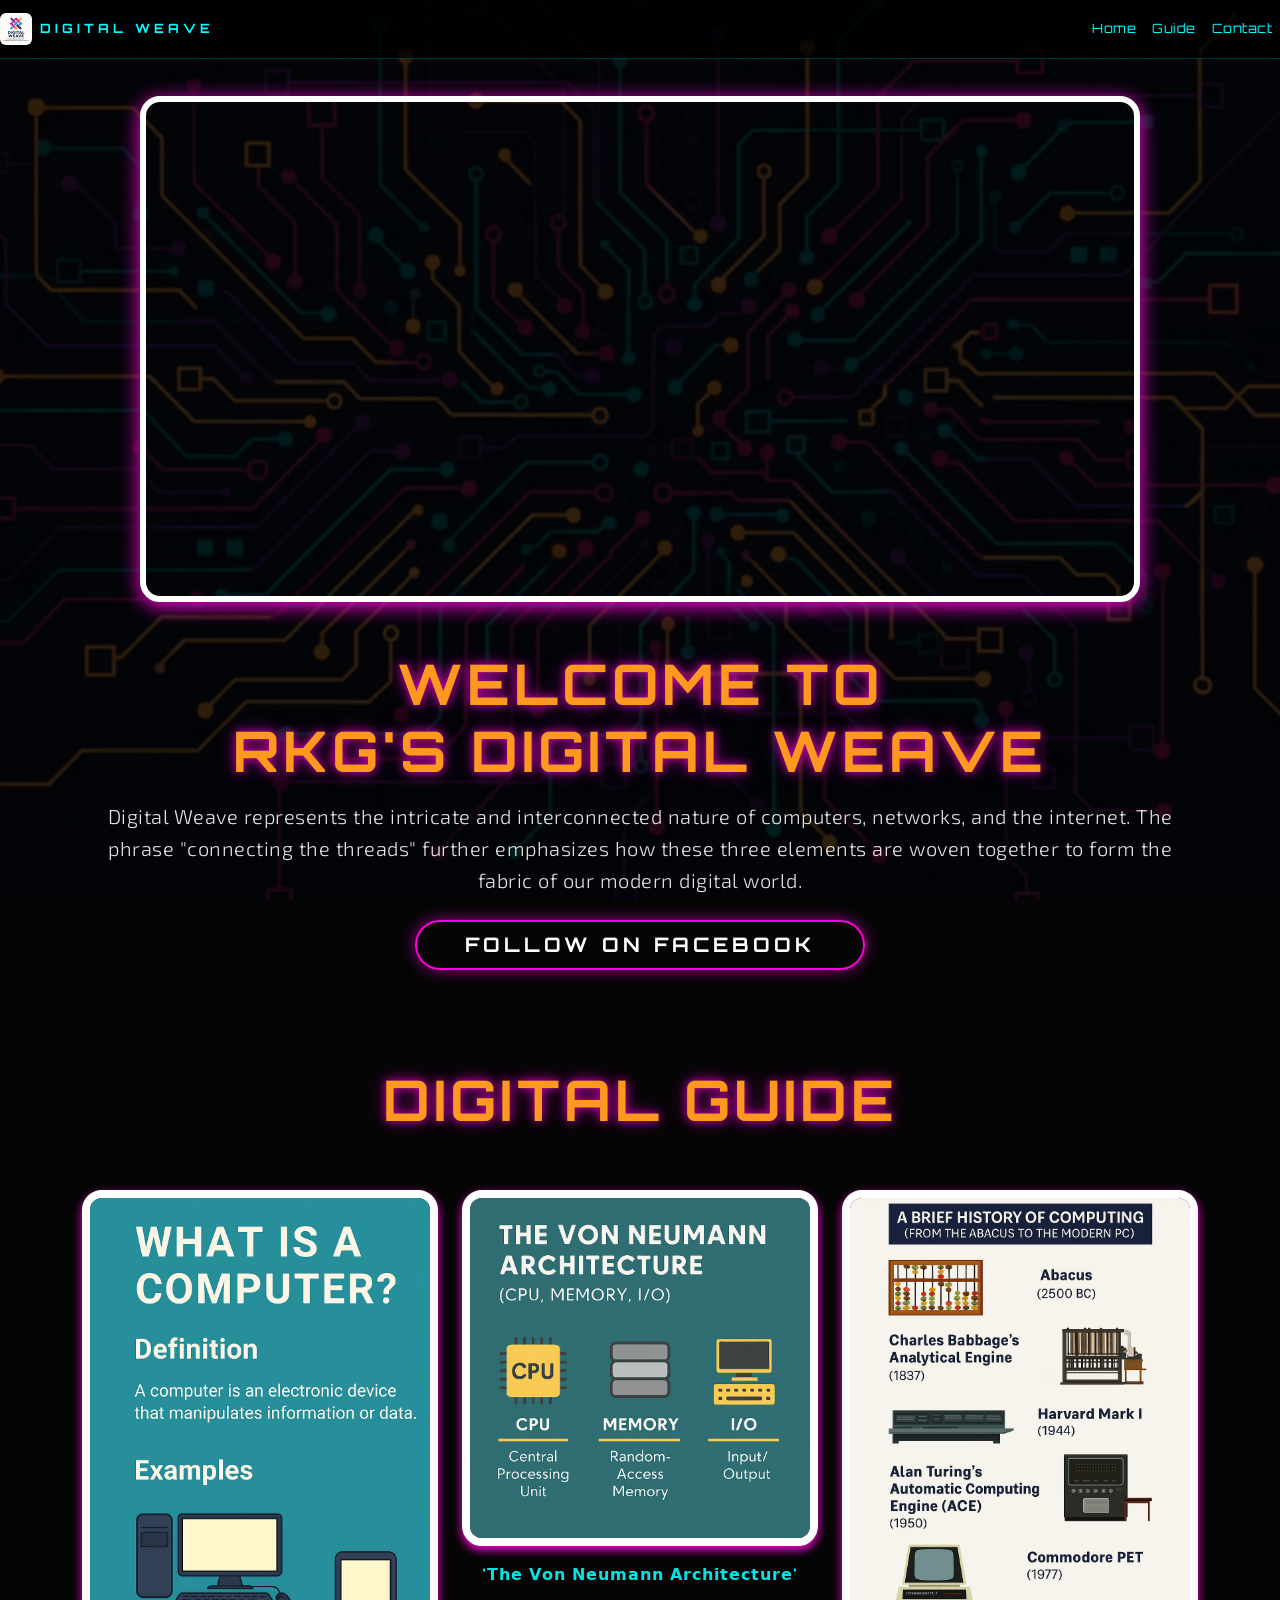
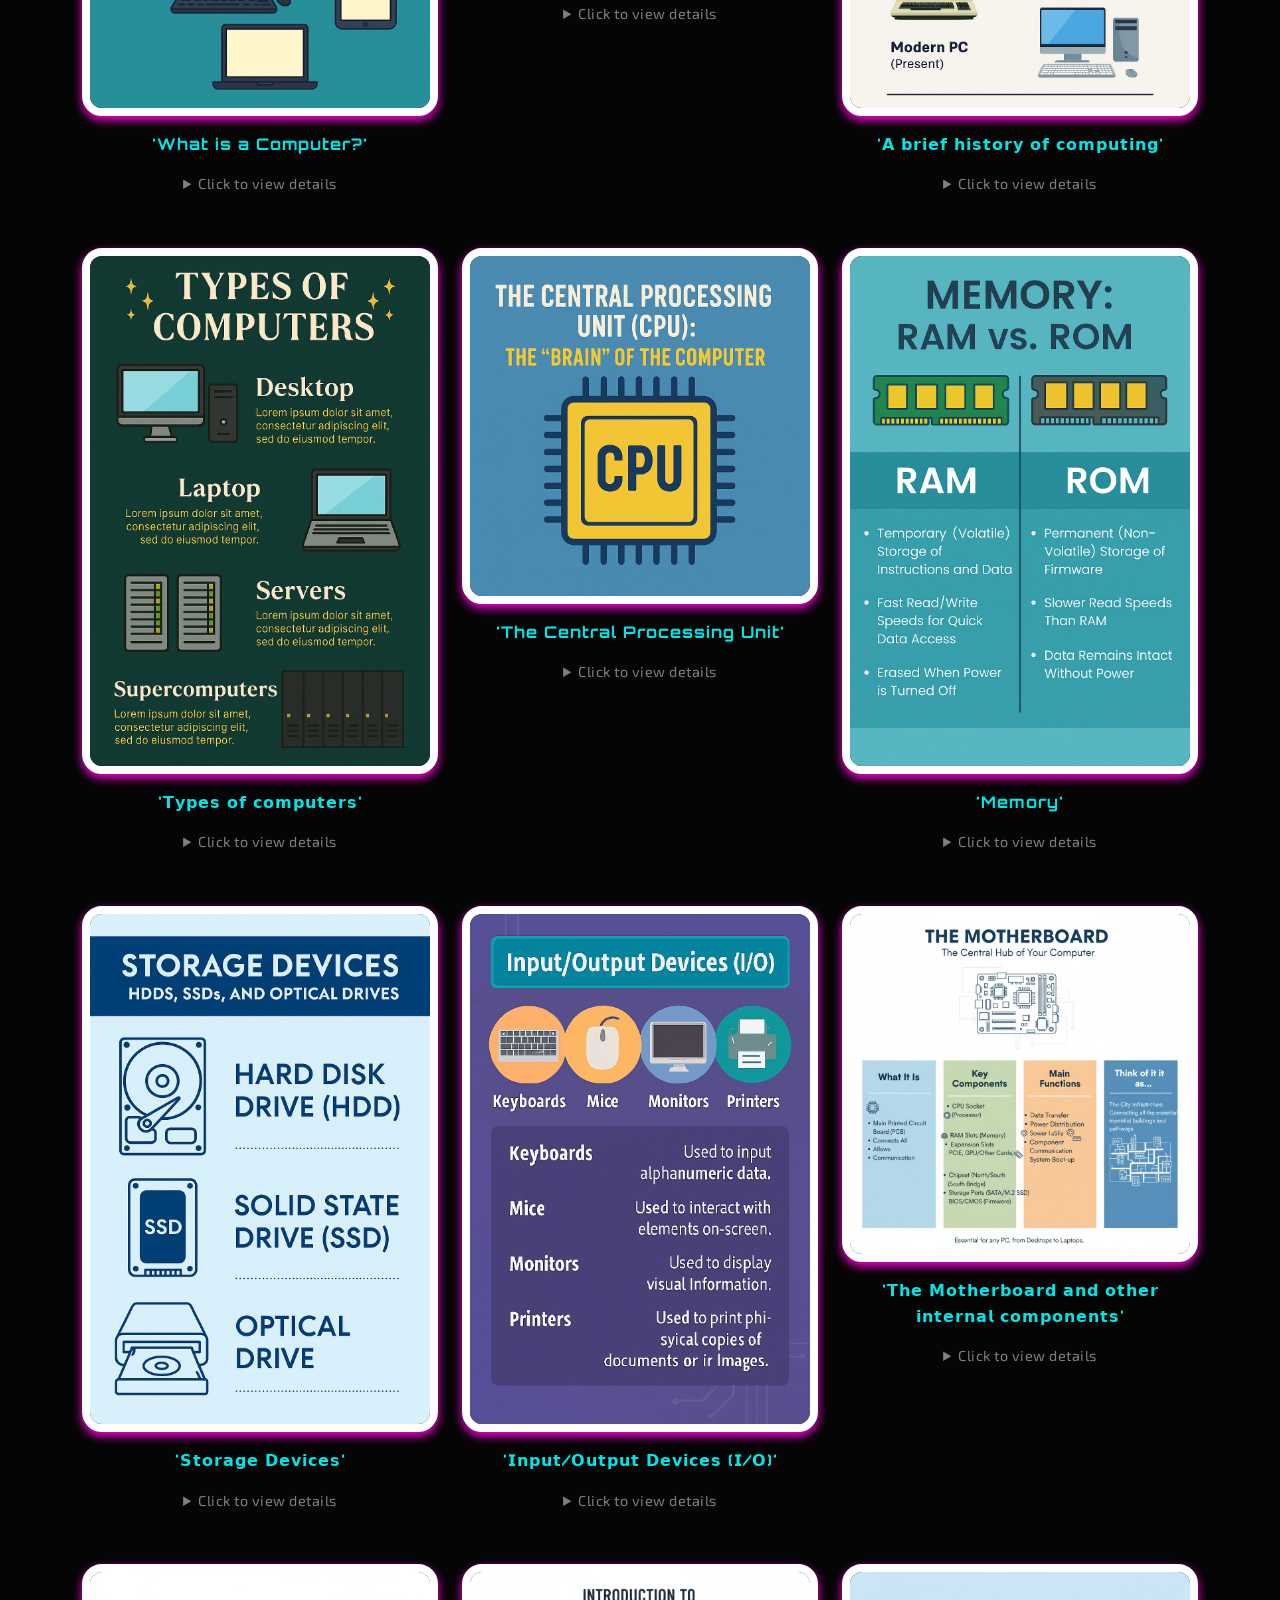
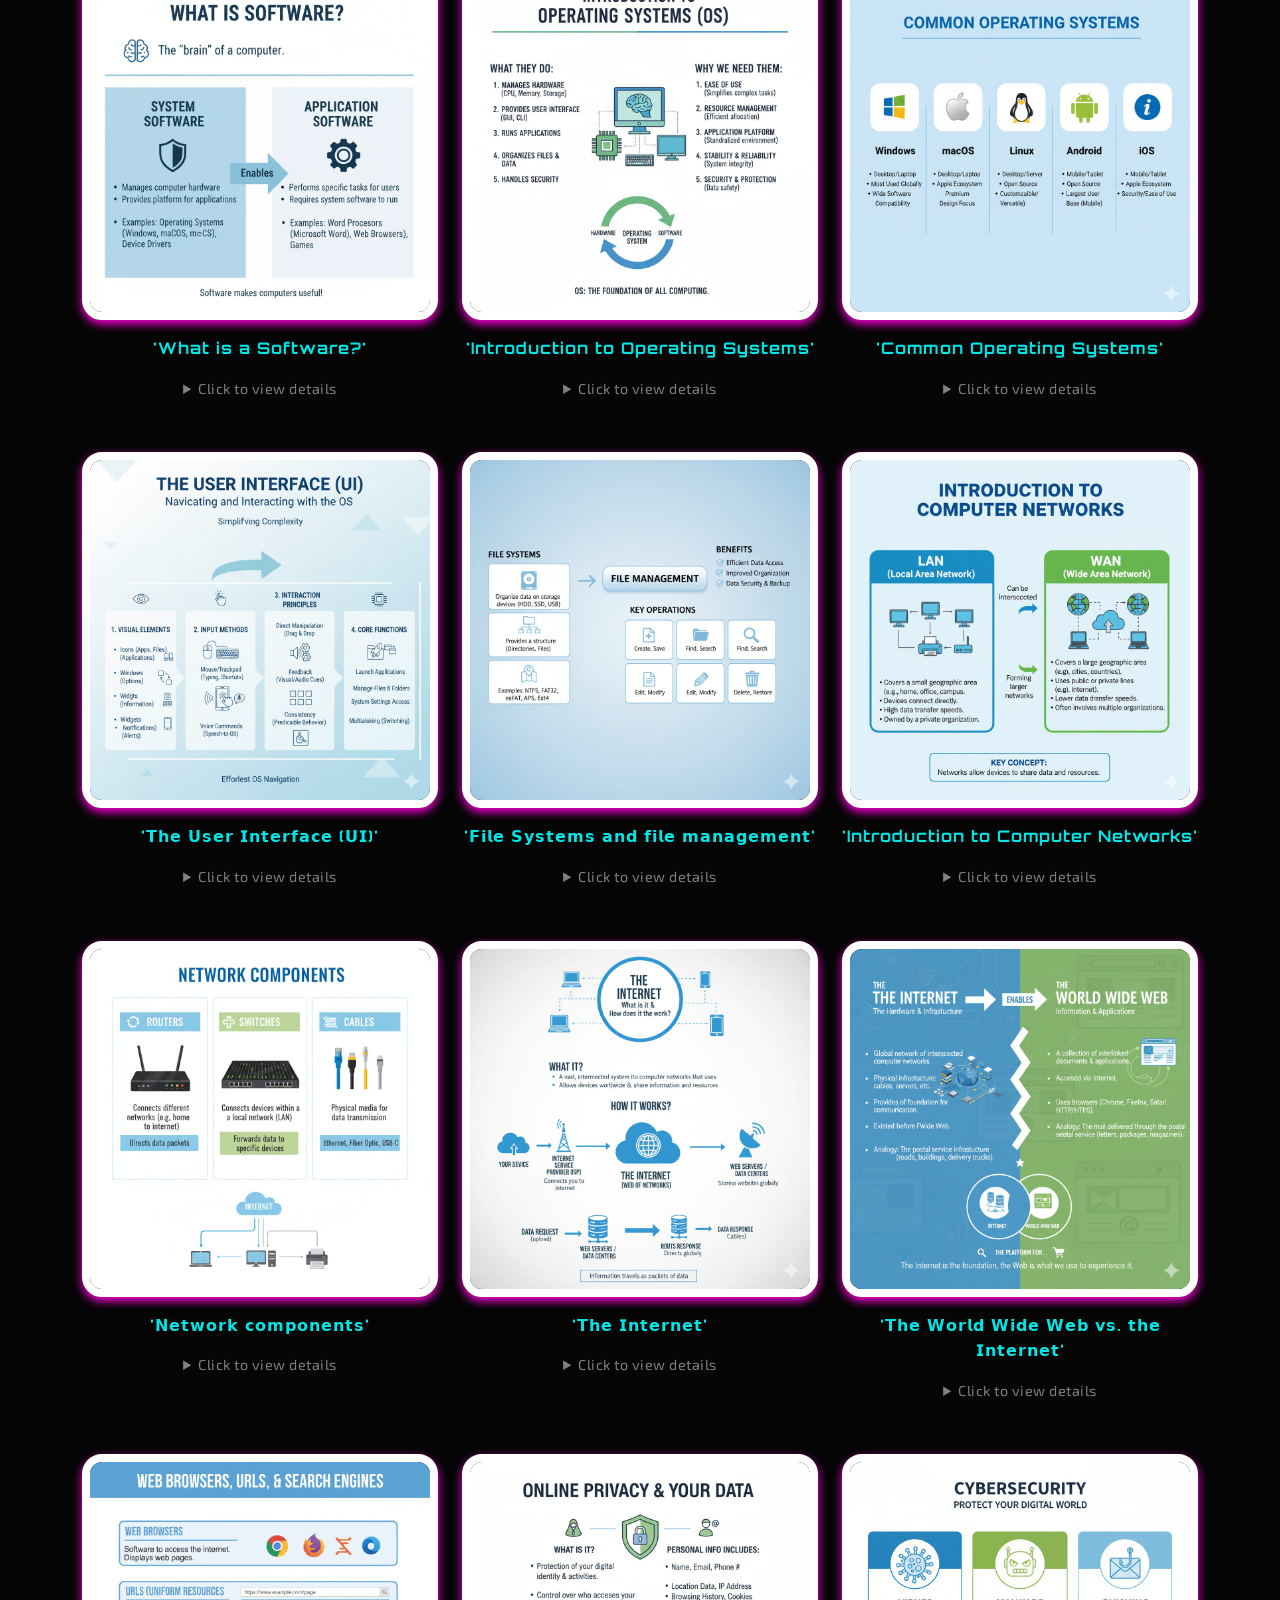
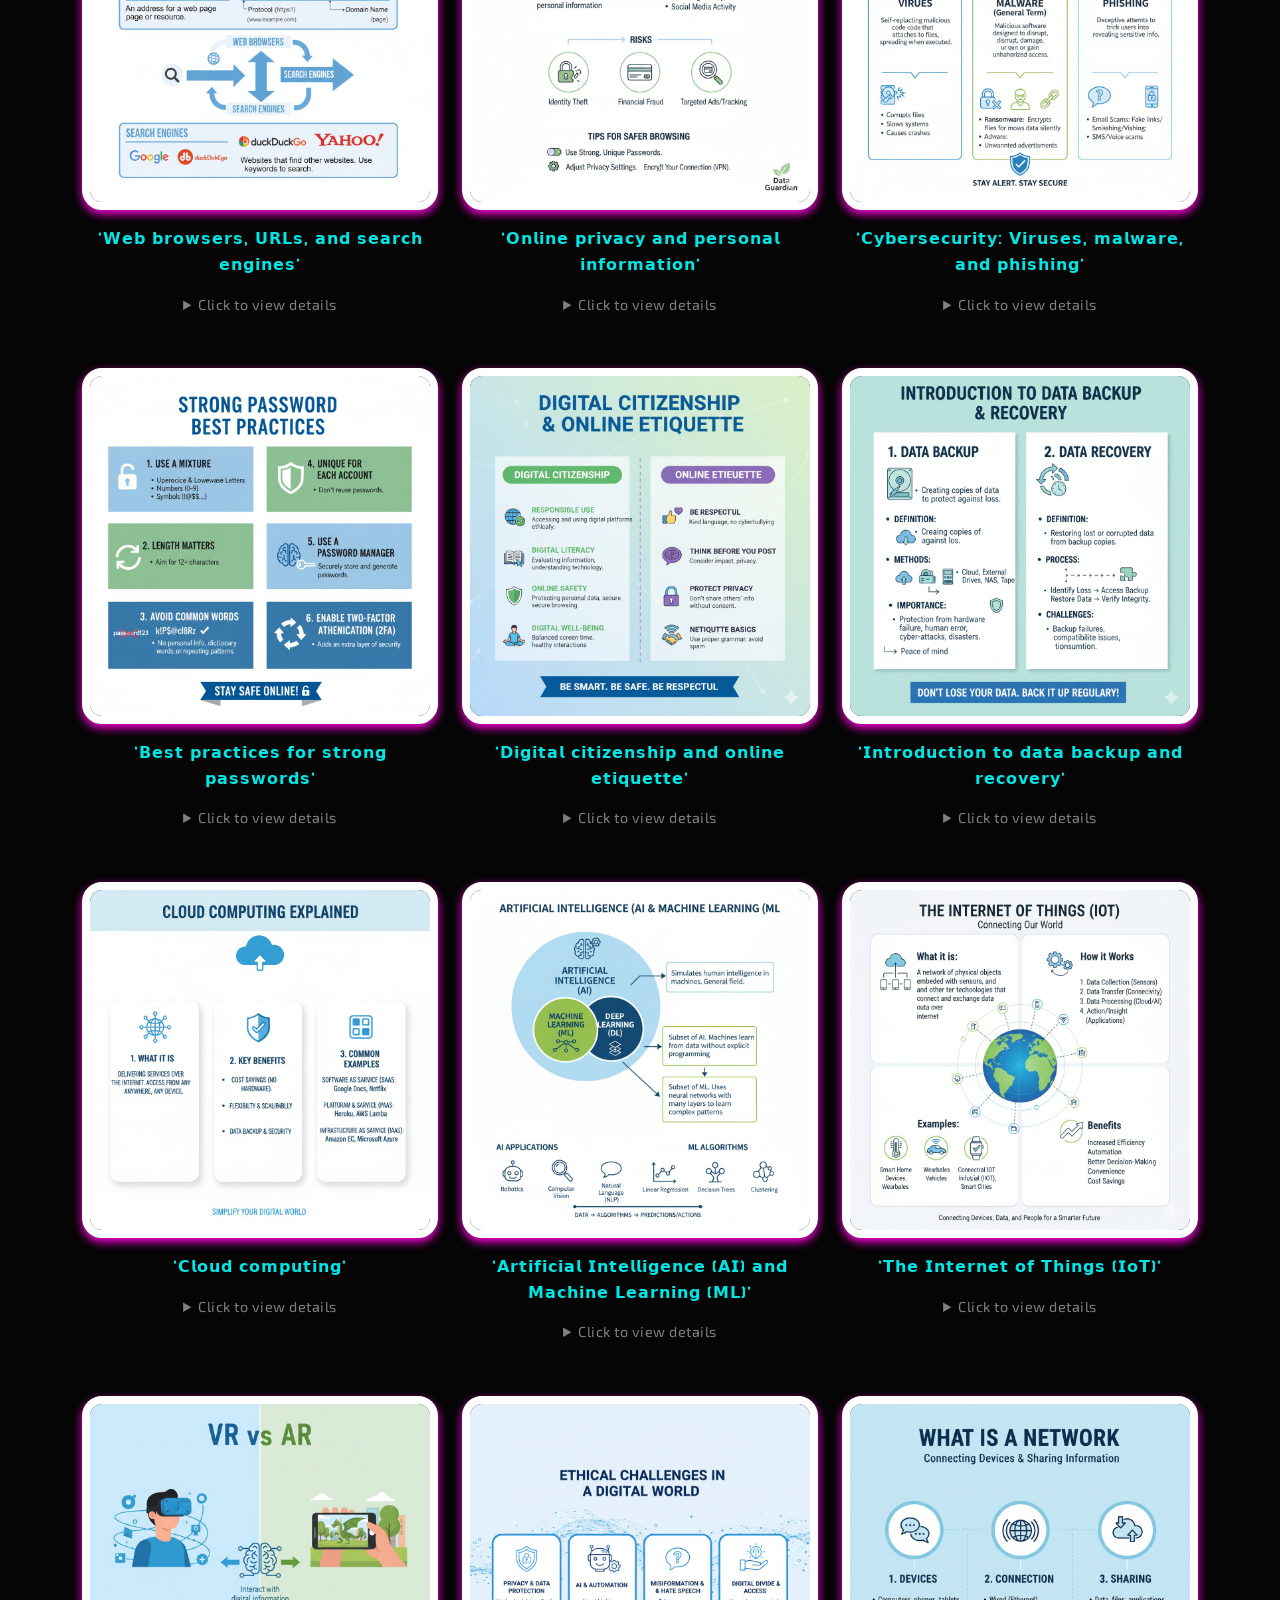
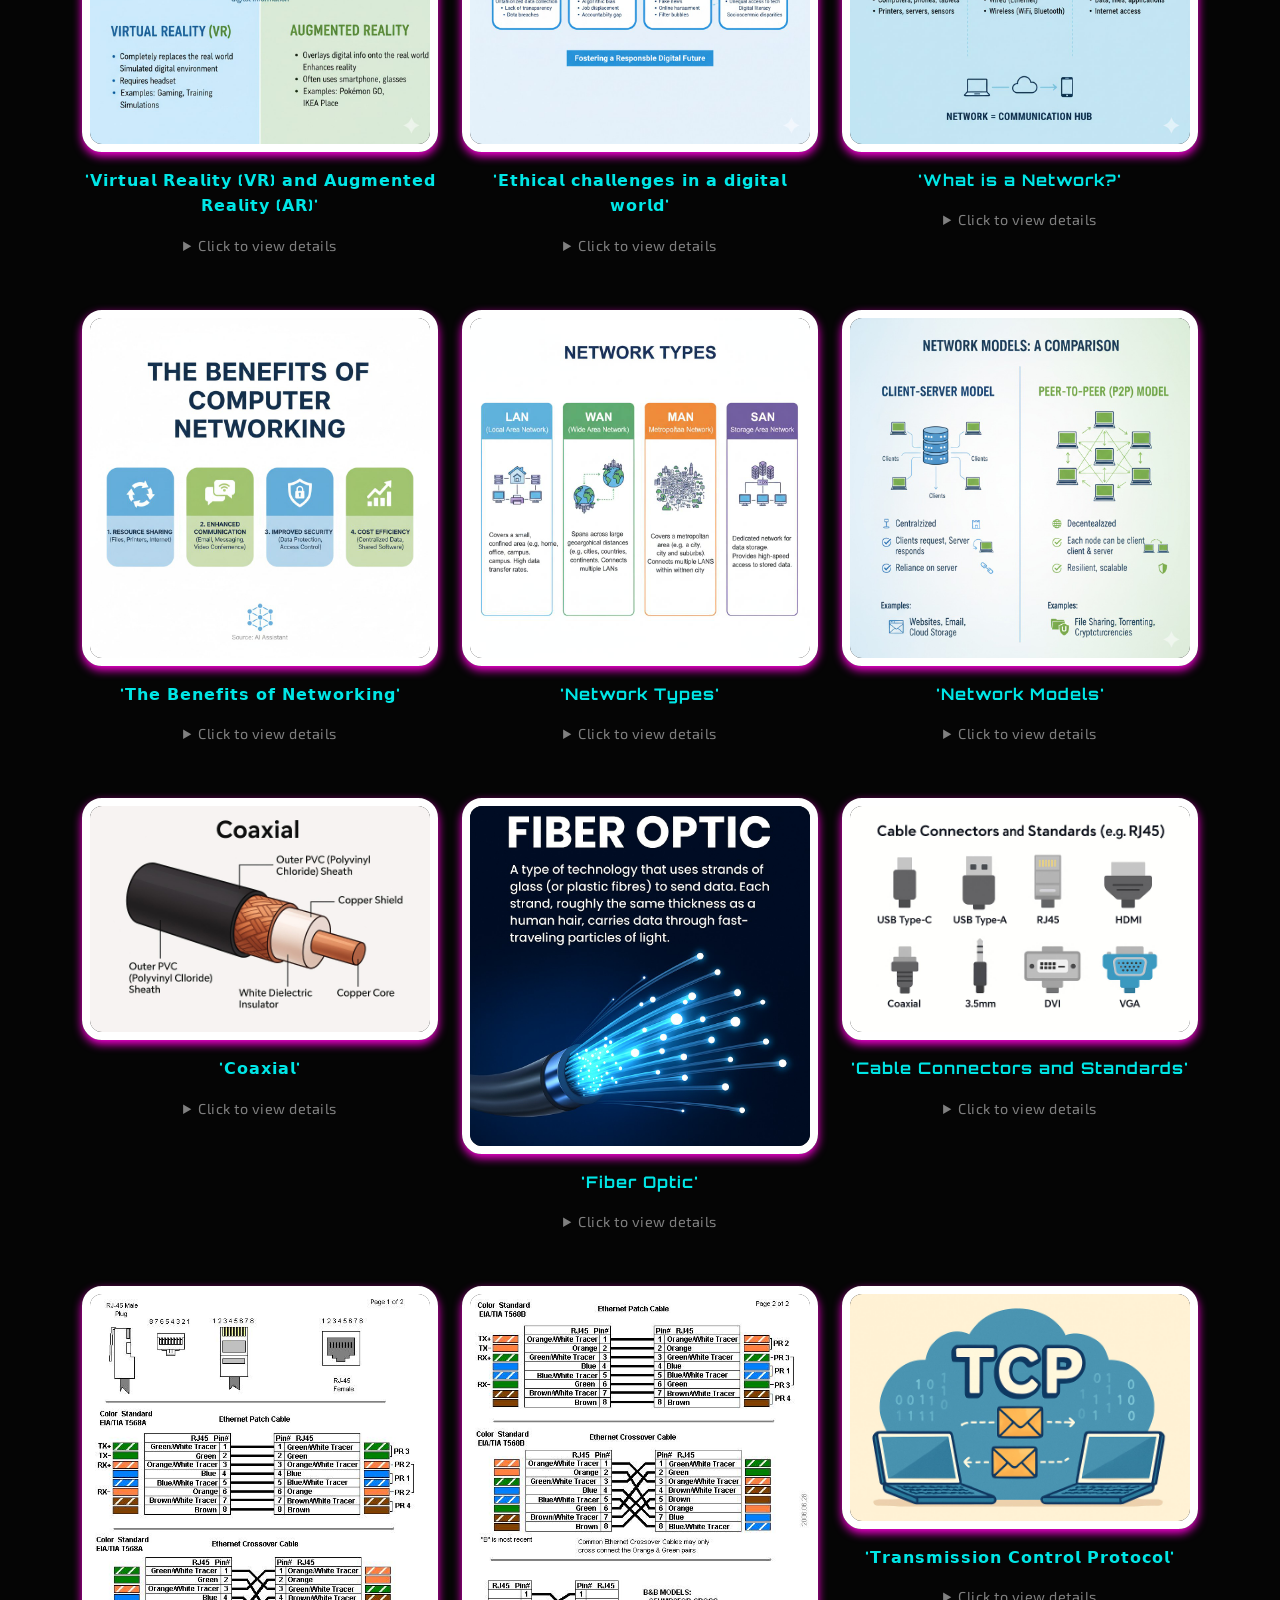
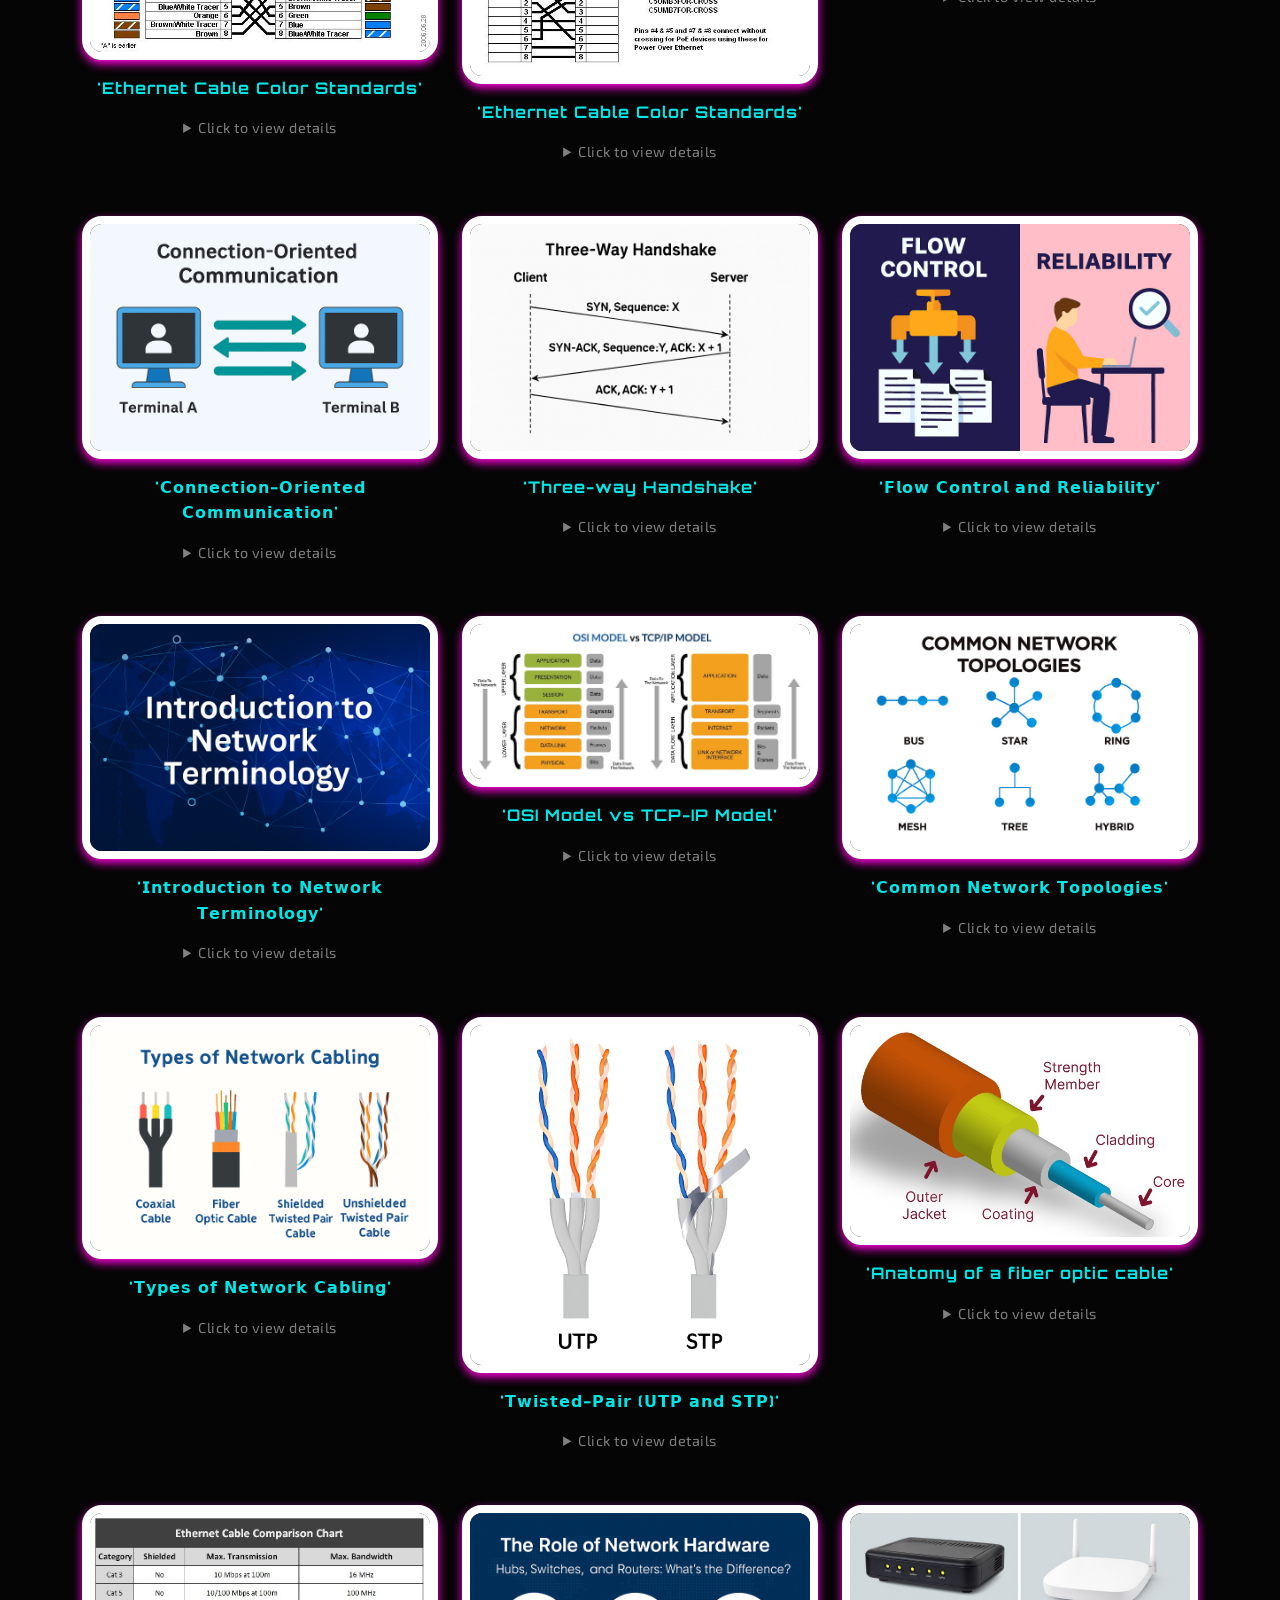
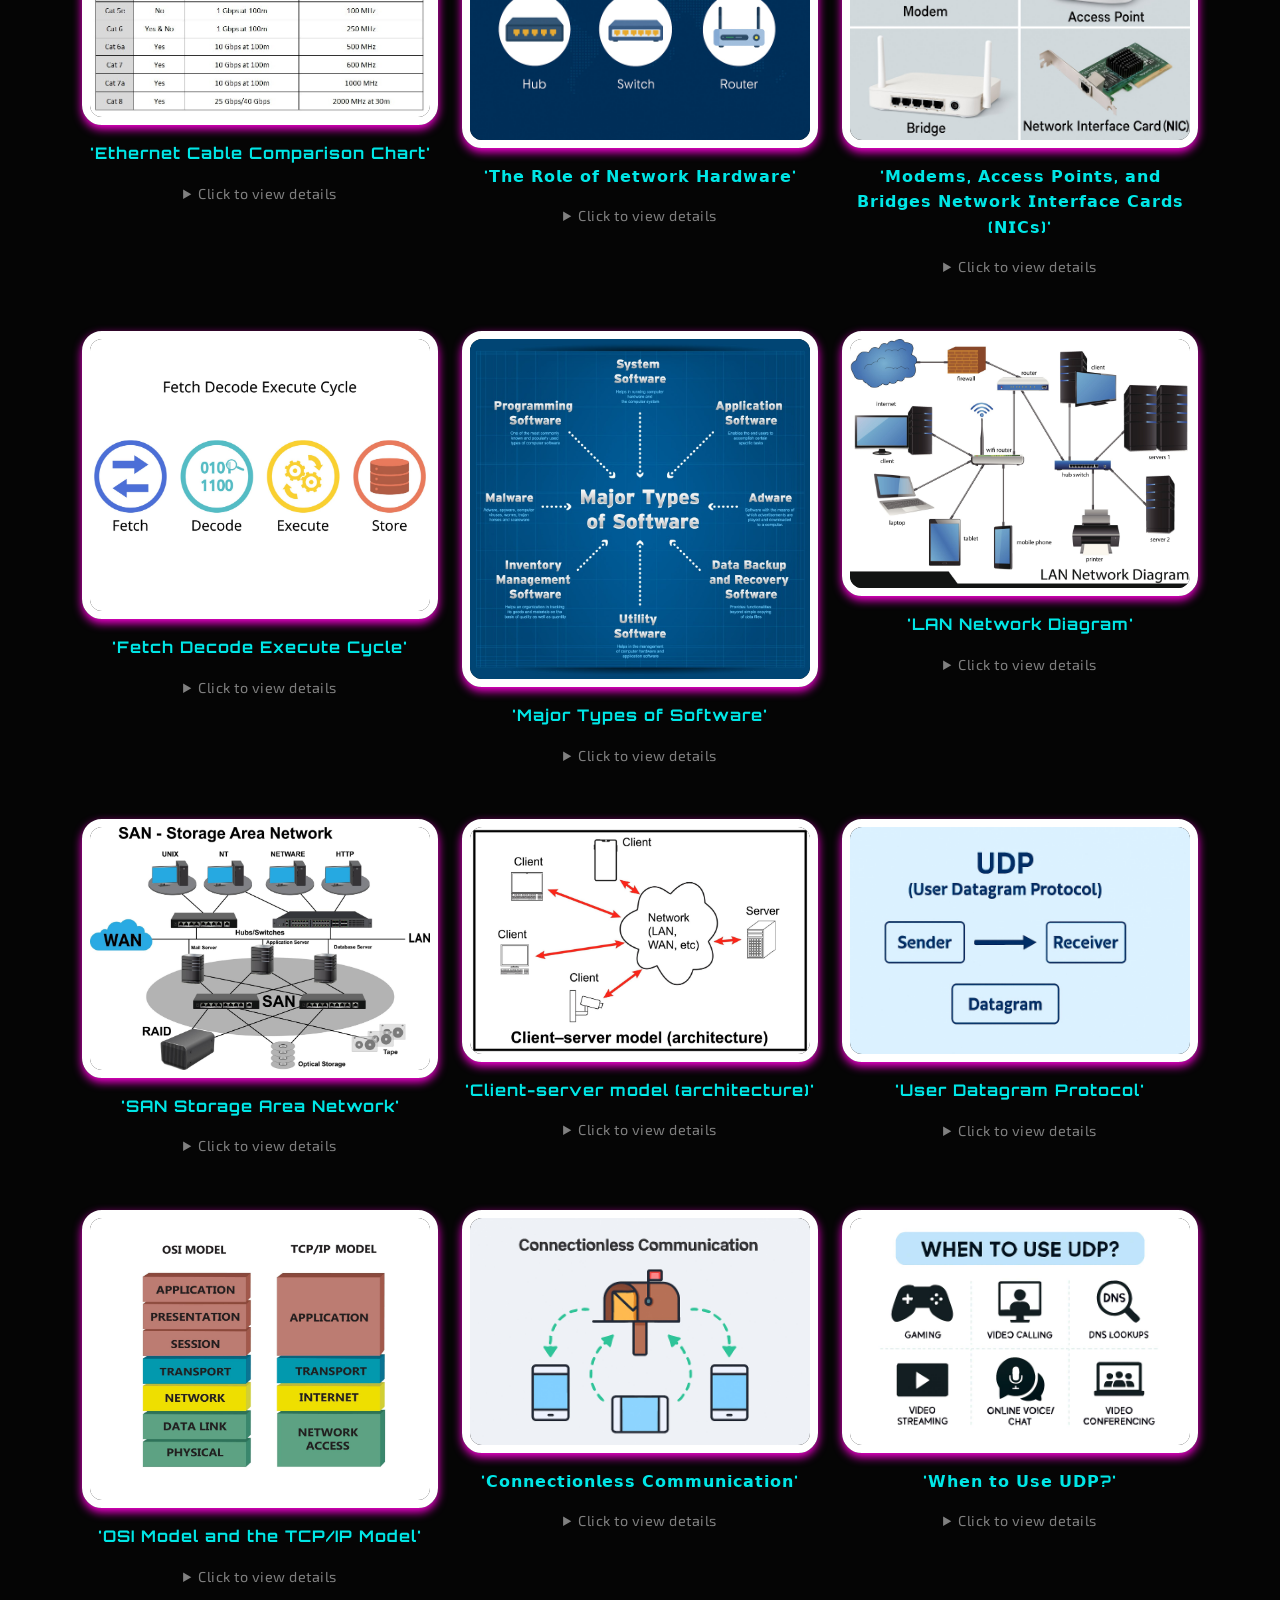
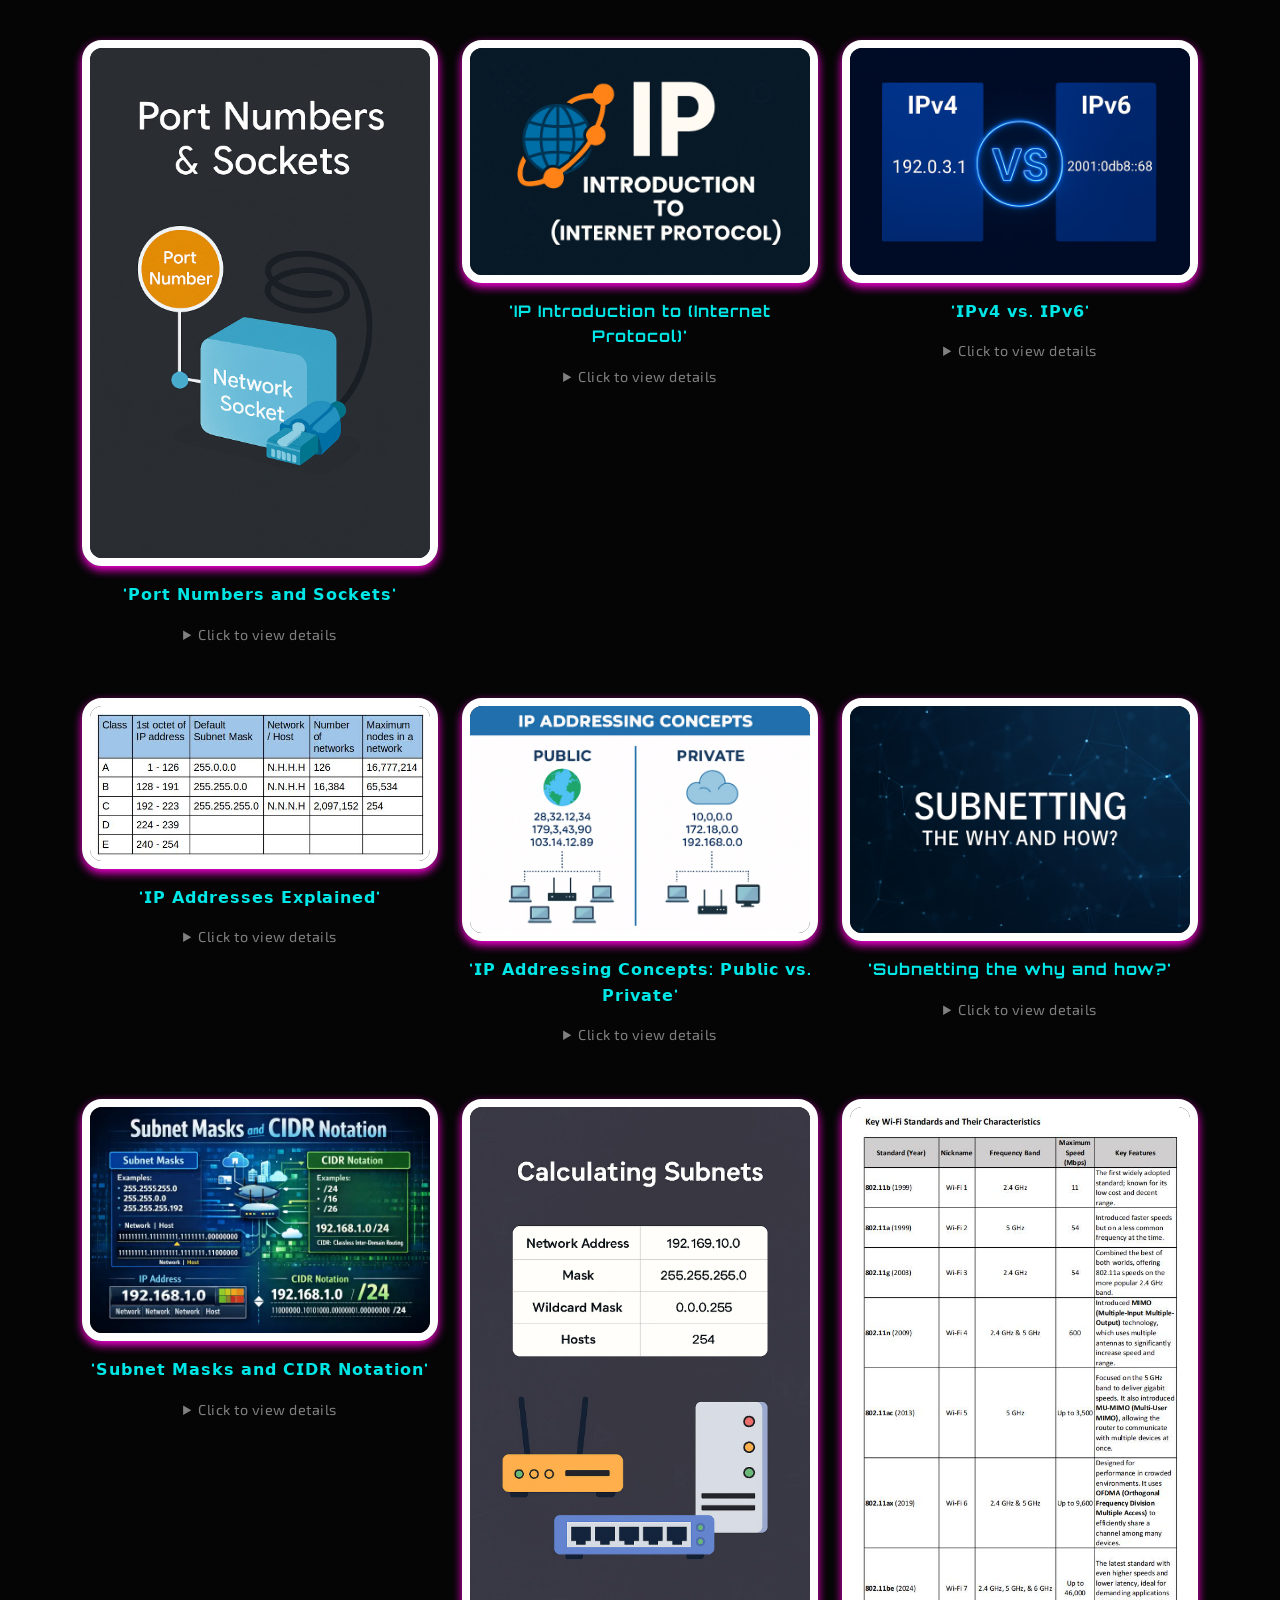
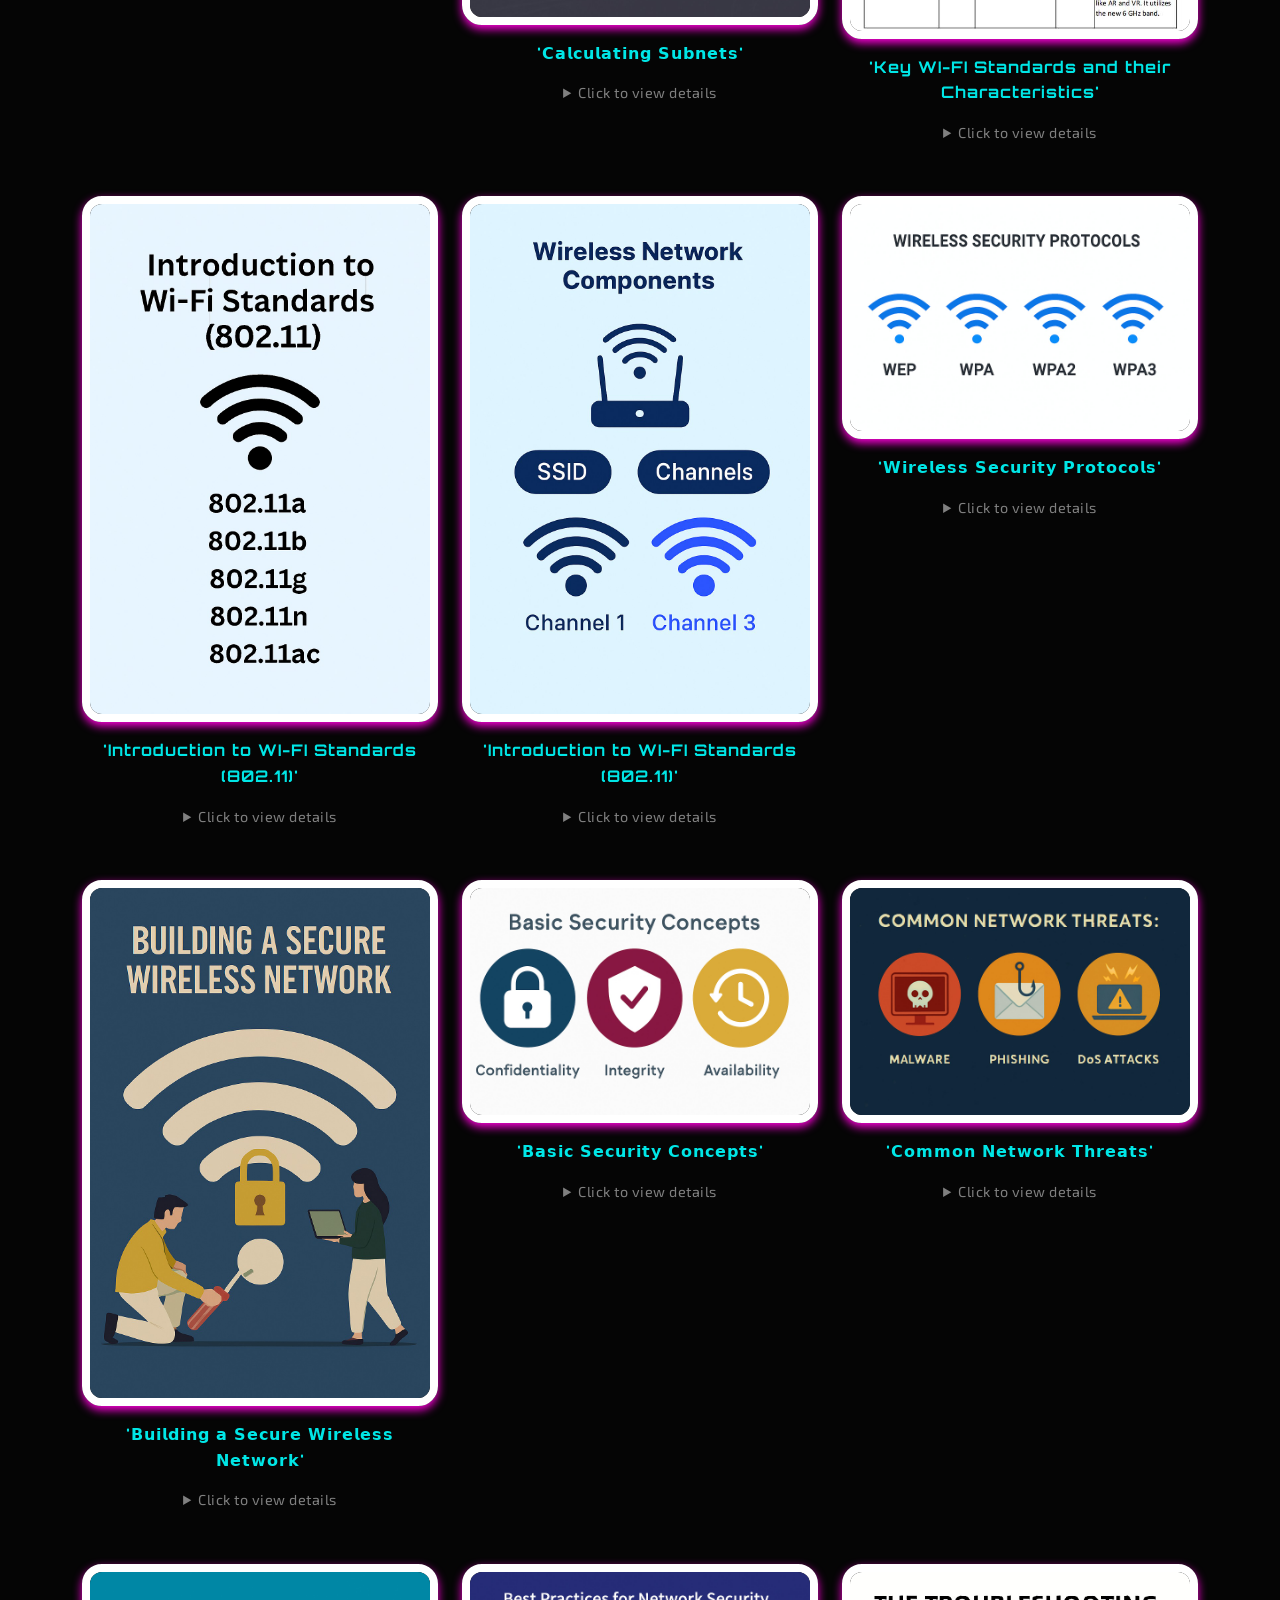
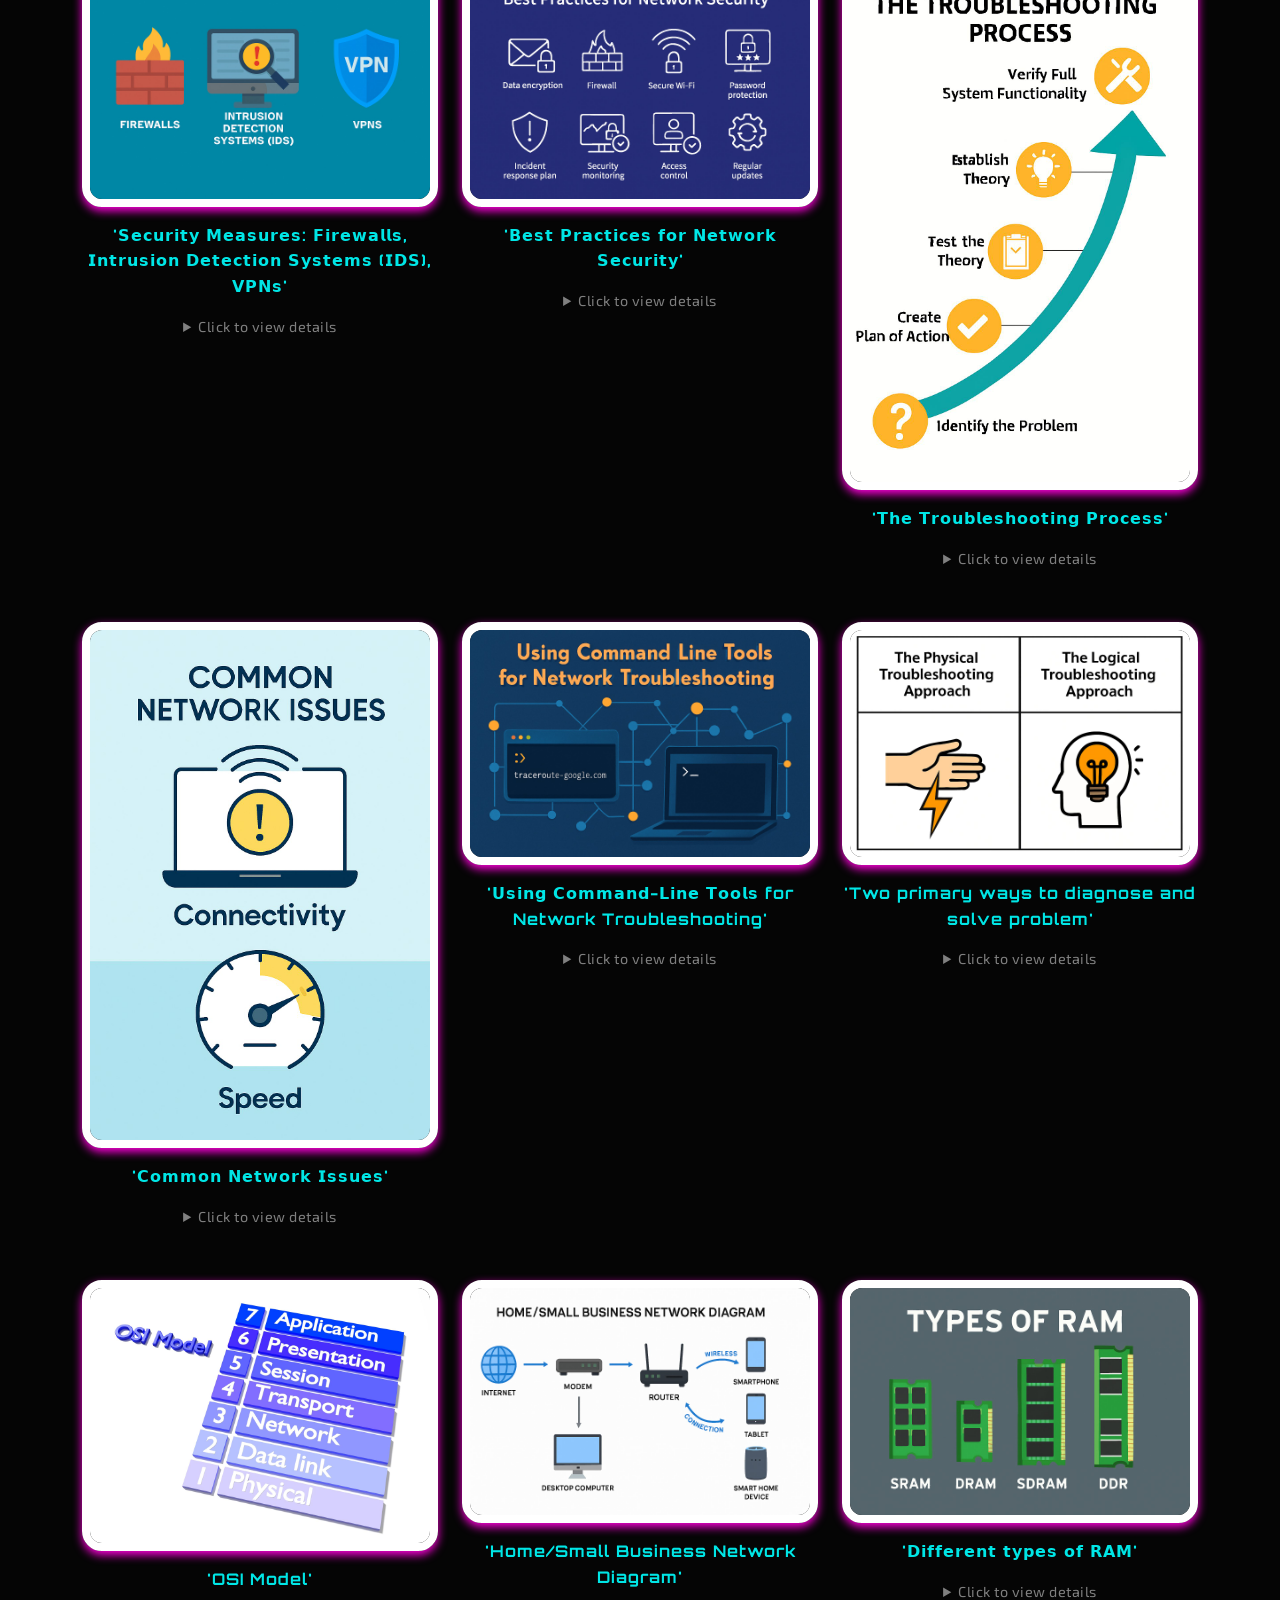
==== commit 5e9595fc: "Add files via upload" ====
--- a/index.html
+++ b/index.html
@@ -79,7 +79,7 @@
         <!--<div class="hero-image-container text-center">-->
             
 <div class="row g-0 align-items-center justify-content-center">
-  <video autoplay muted loop playsinline style="width: 900px; height: auto; object-fit: cover; display: block; border: 6px solid white; border-radius: 20px; box-shadow: 0px 4px 20px rgb(255, 0, 220);" class= "pulse-glow">
+  <video autoplay muted loop playsinline style="width: 1000px; height: auto; object-fit: cover; display: block; border: 6px solid white; border-radius: 20px; box-shadow: 0px 4px 20px rgb(255, 0, 220);" class= "pulse-glow">
     <source src="videos/glyph_waves_remix.mp4" type="video/mp4">
   </video>
 </div>
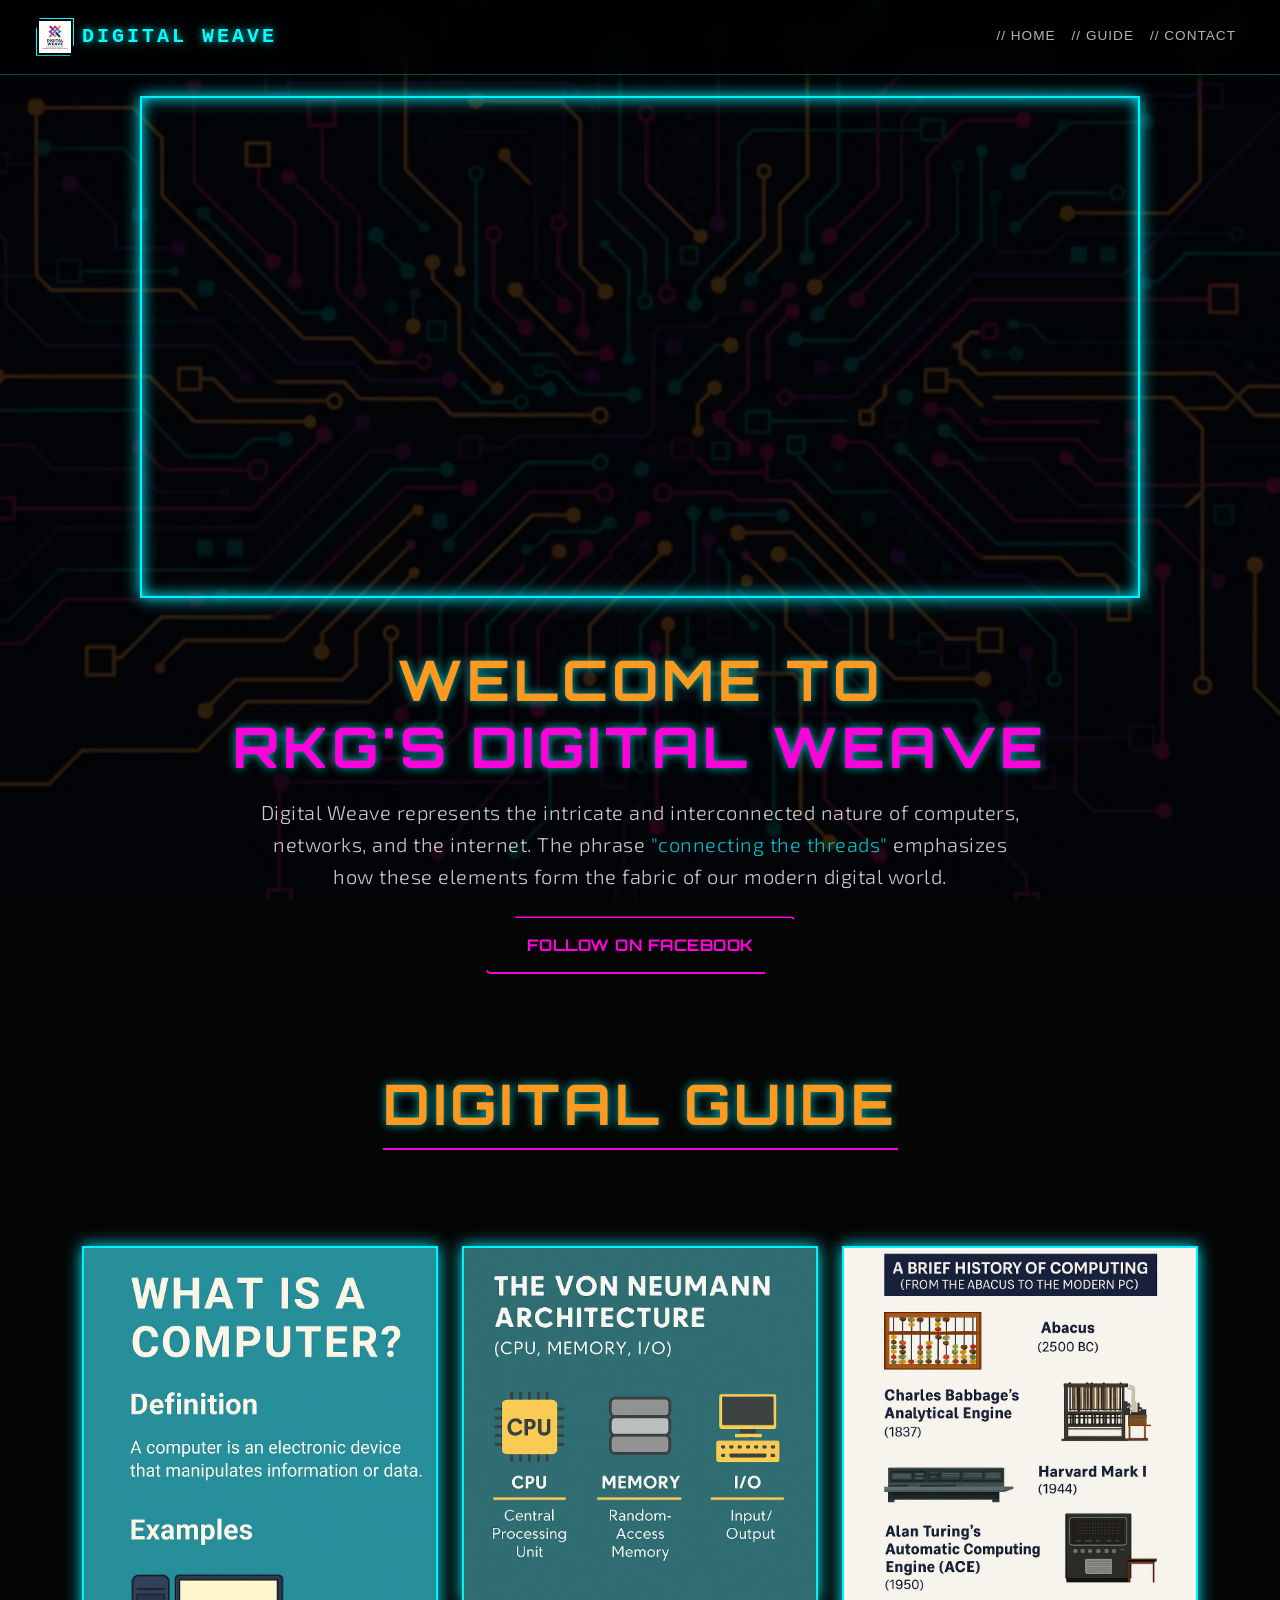
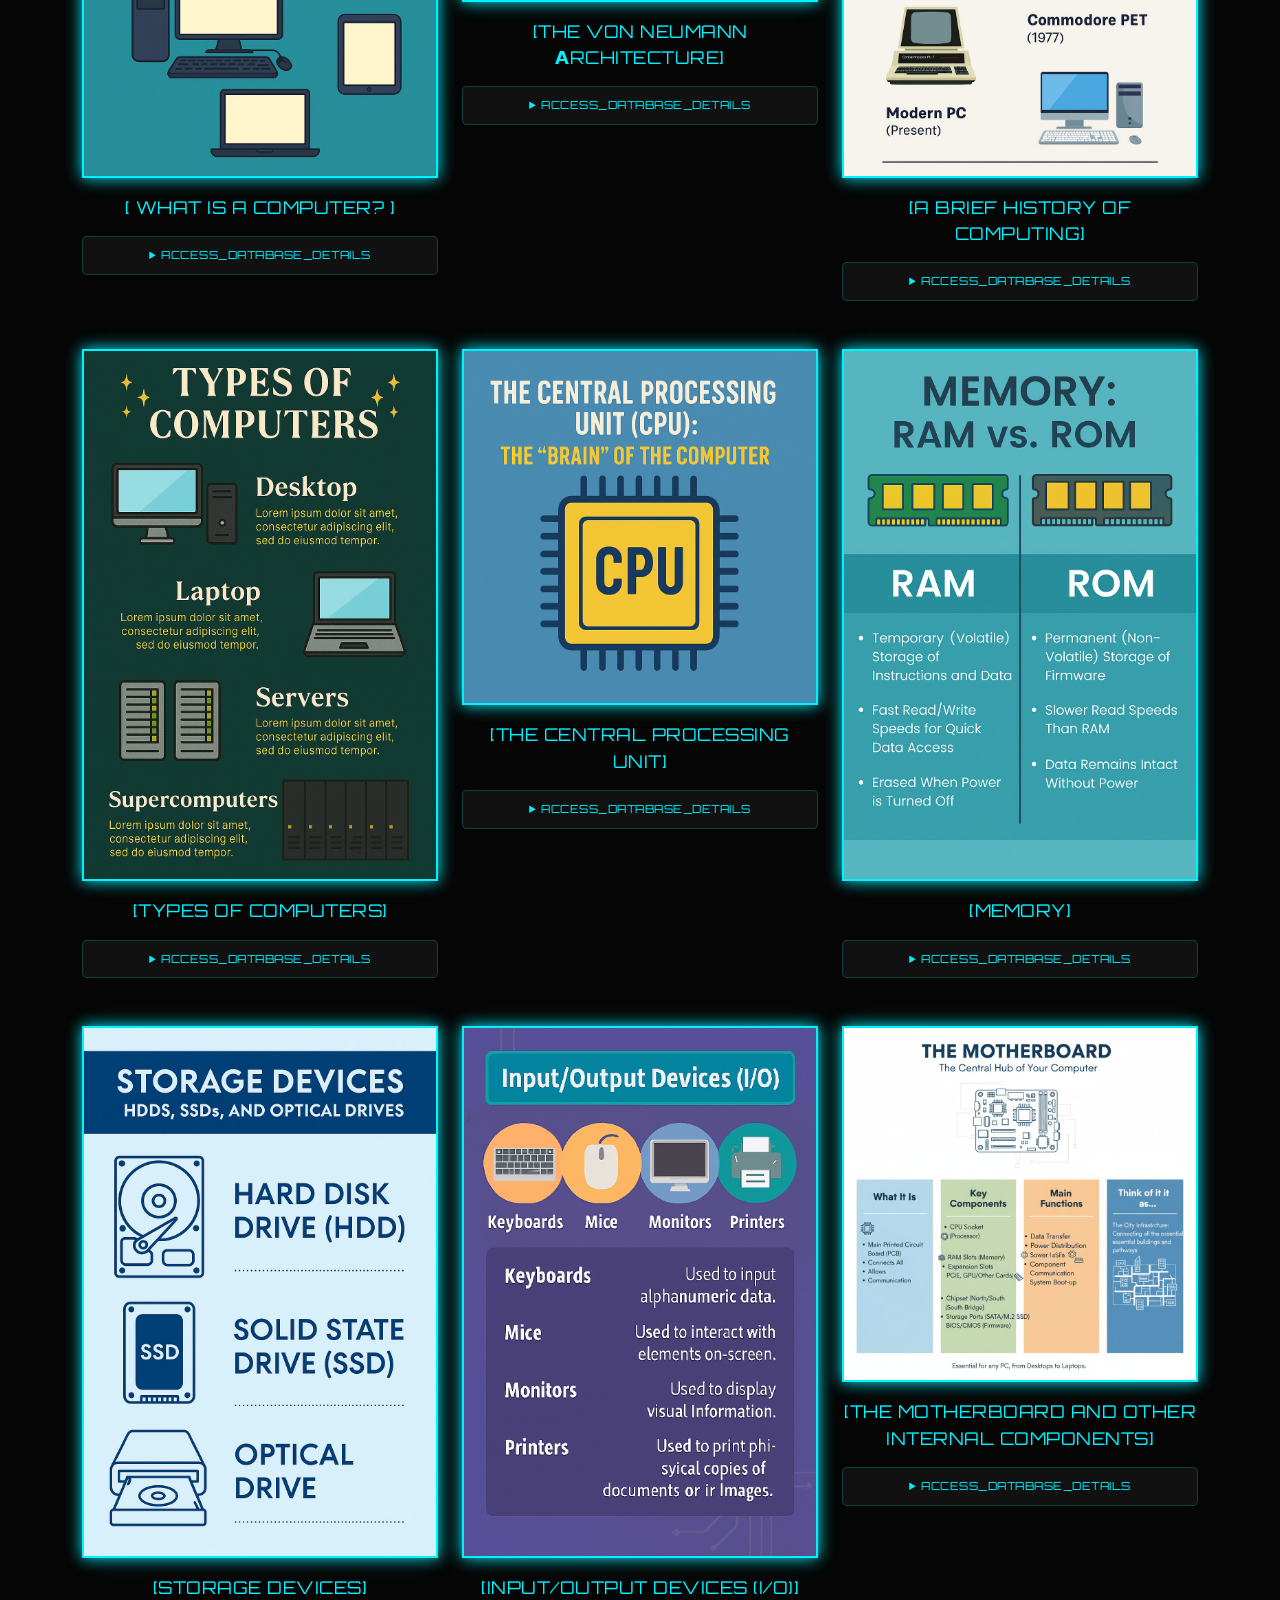
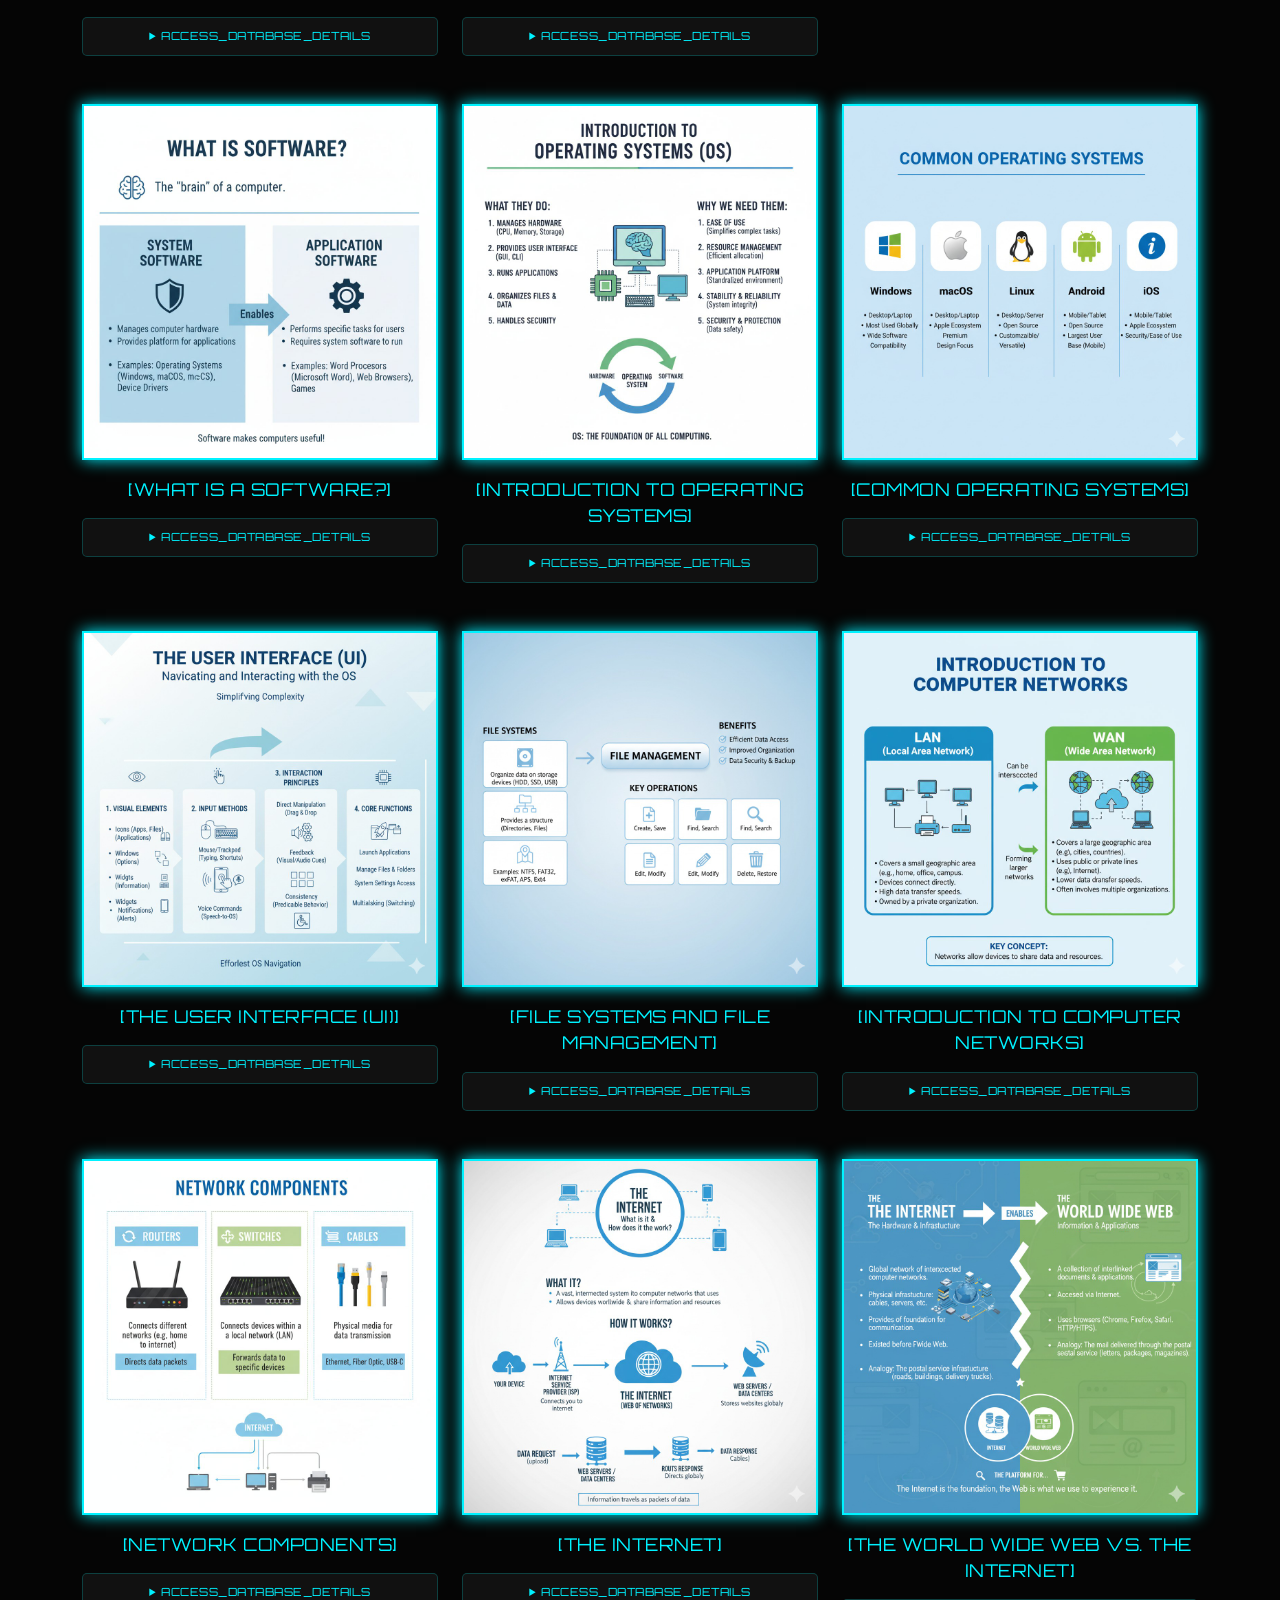
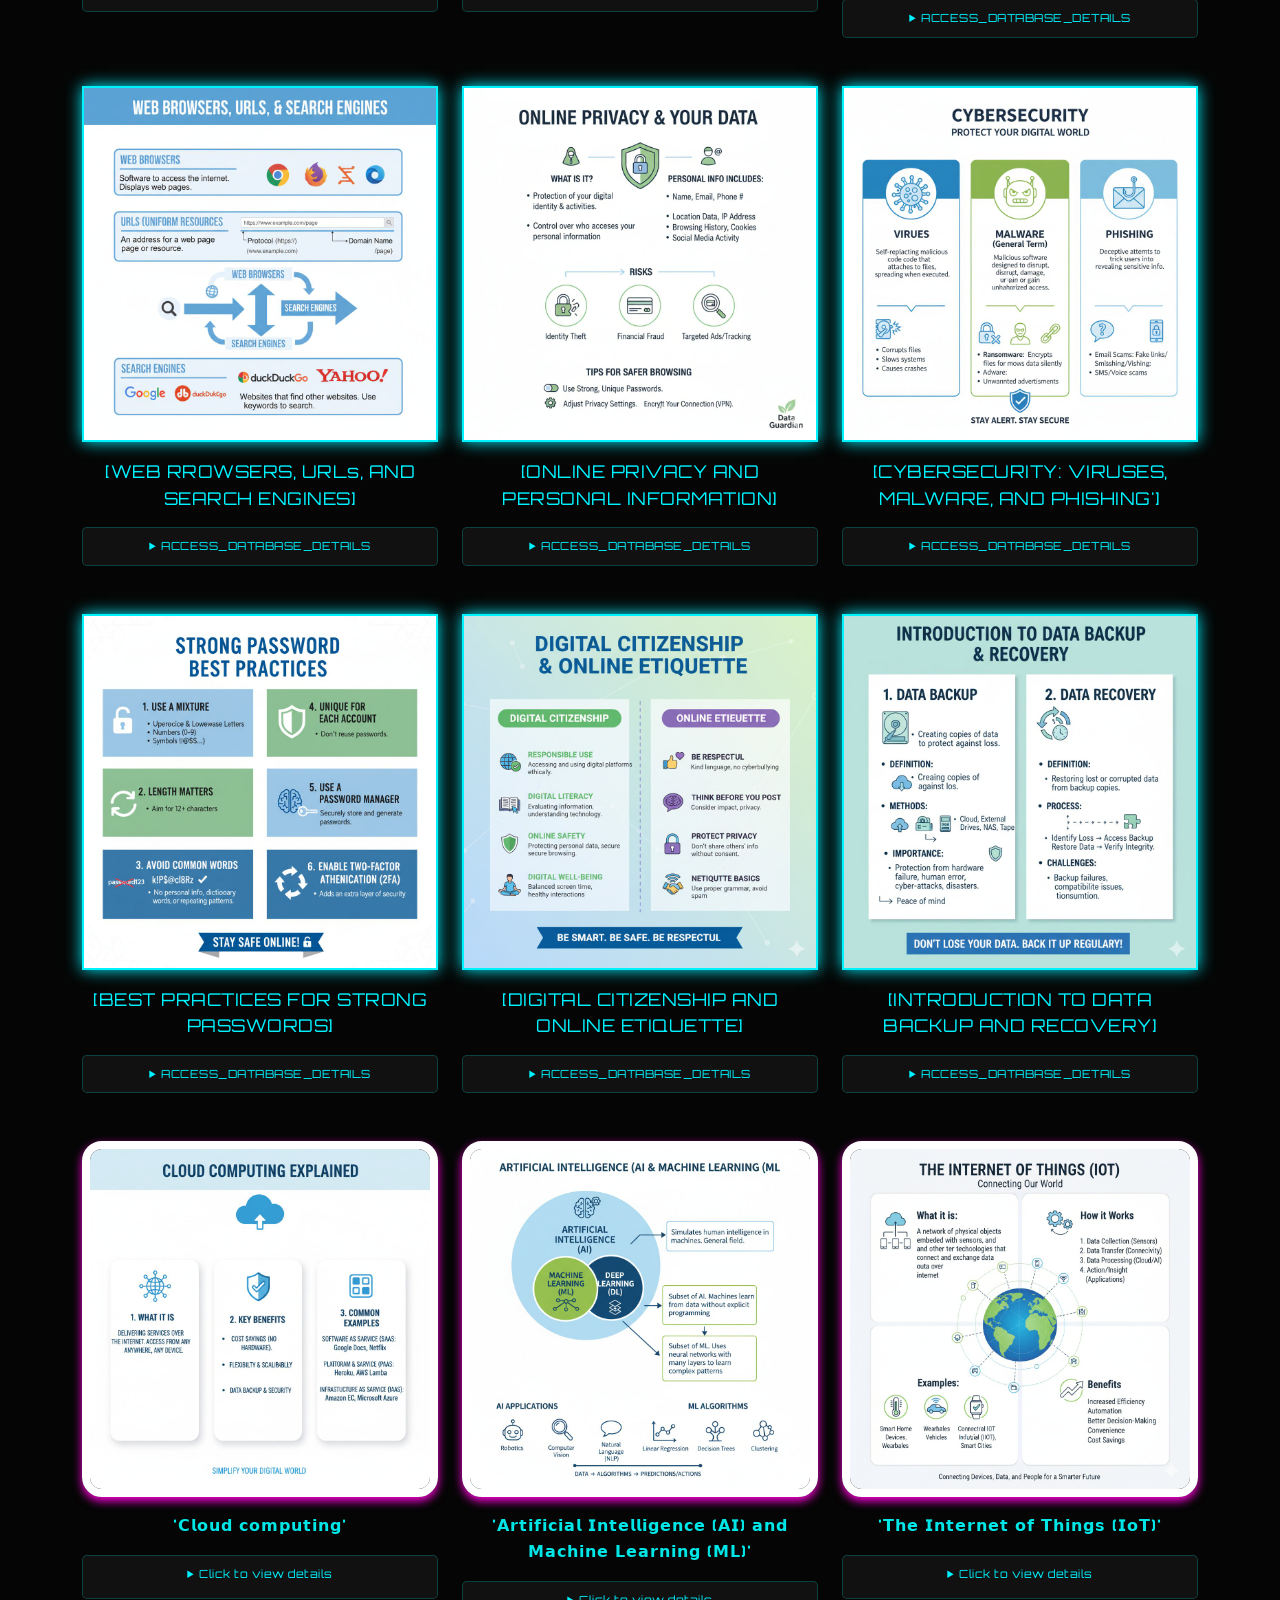
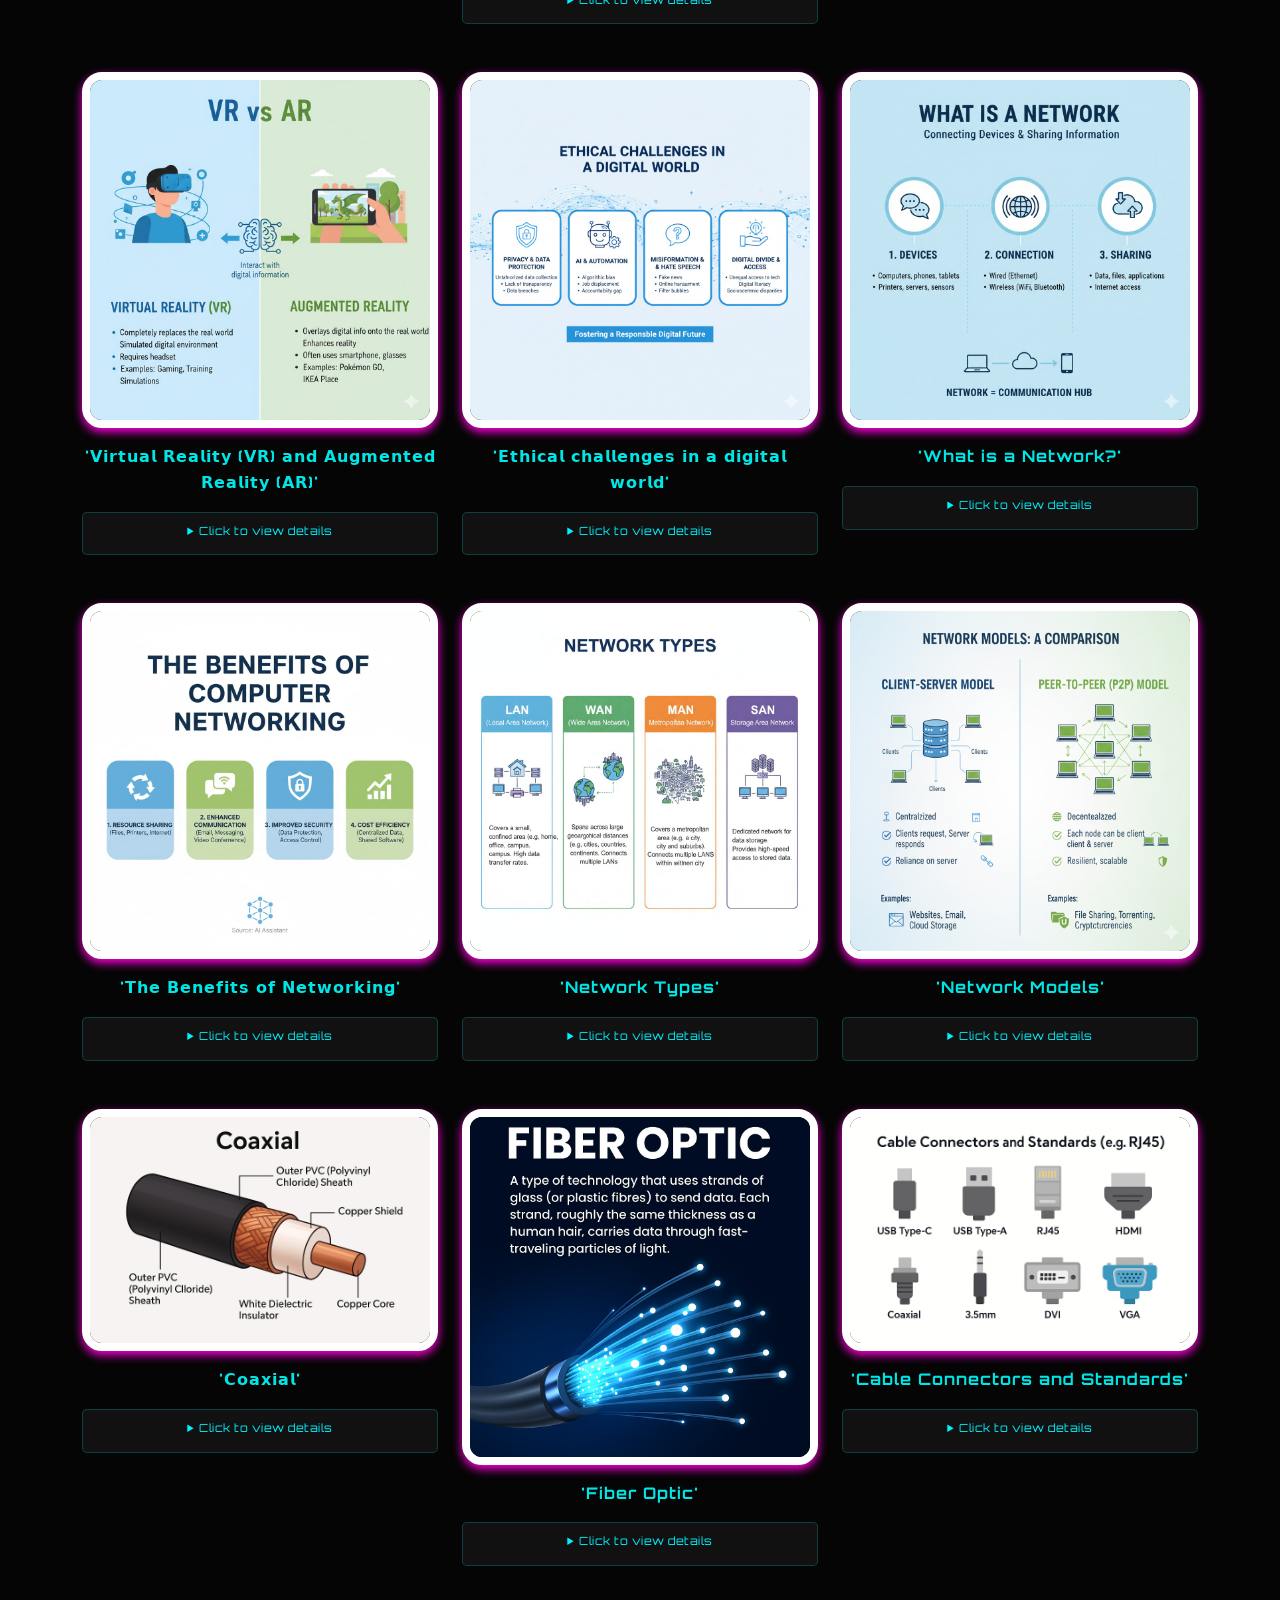
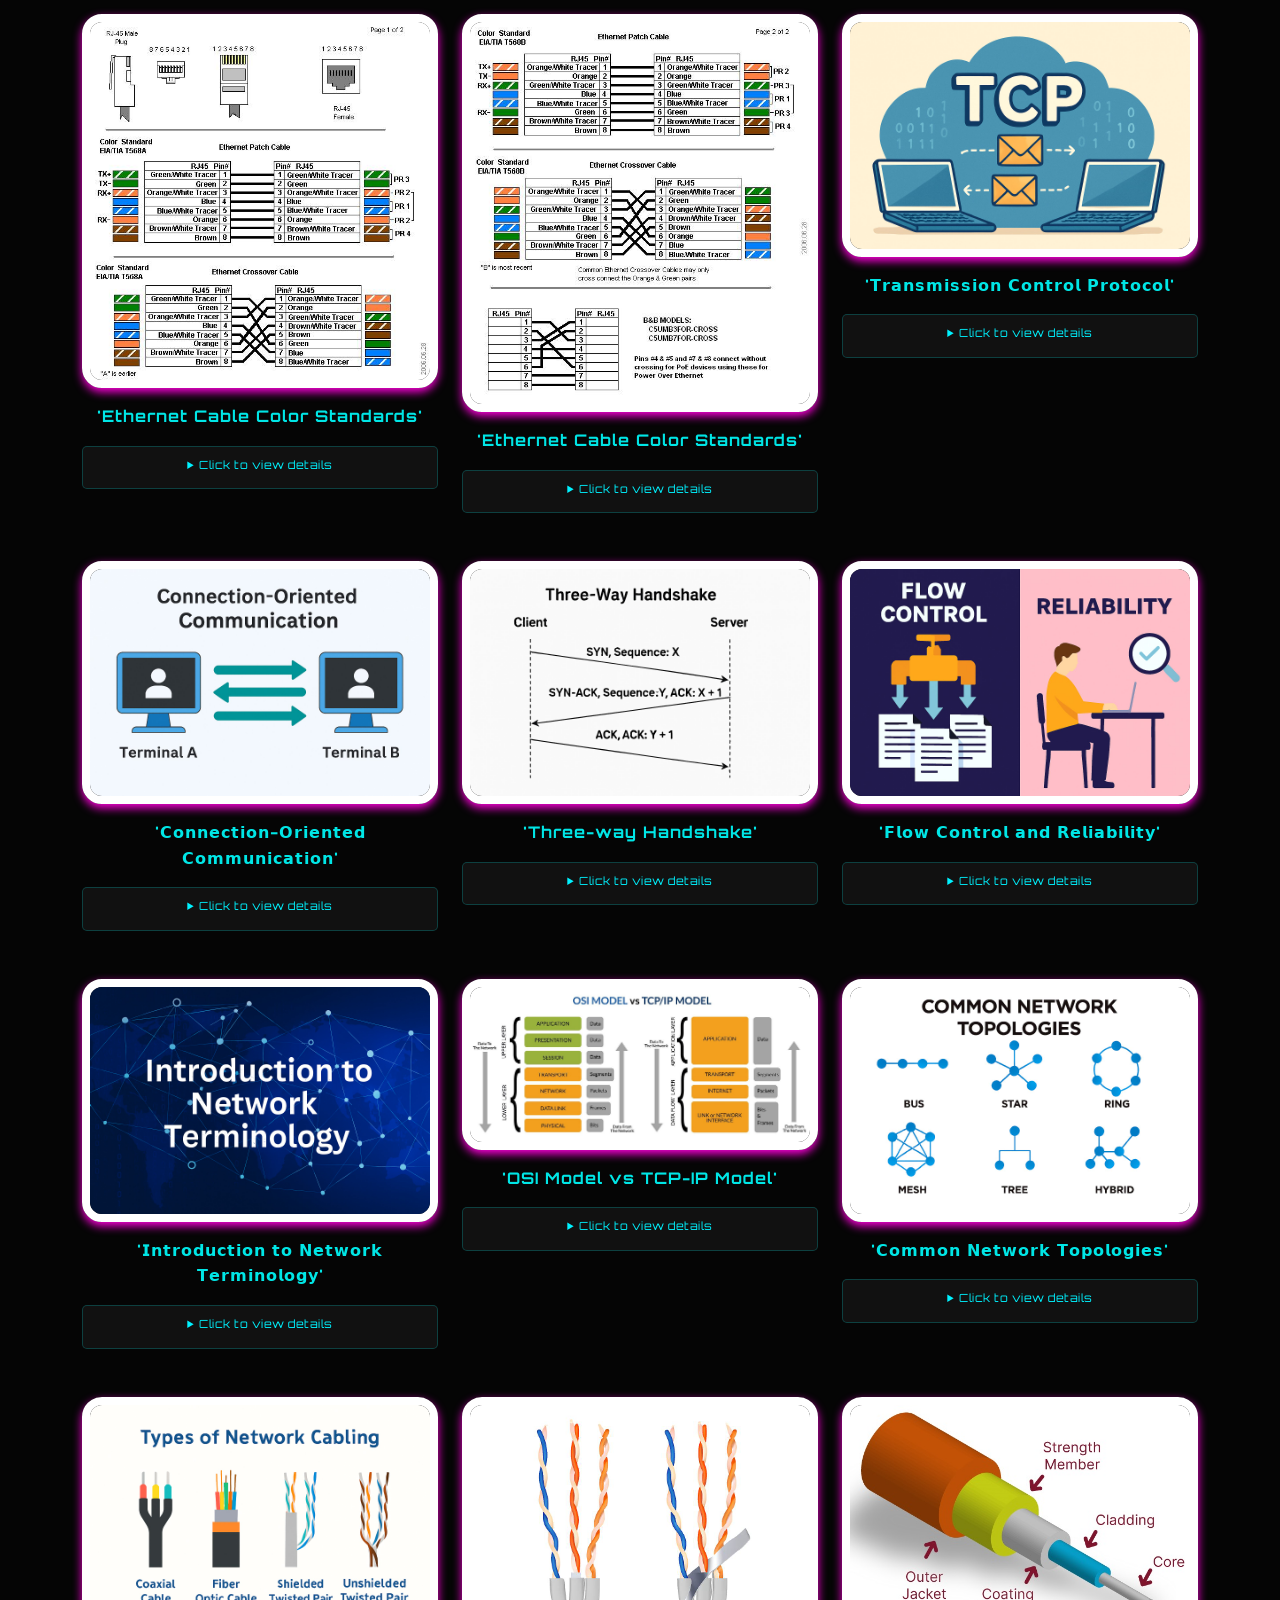
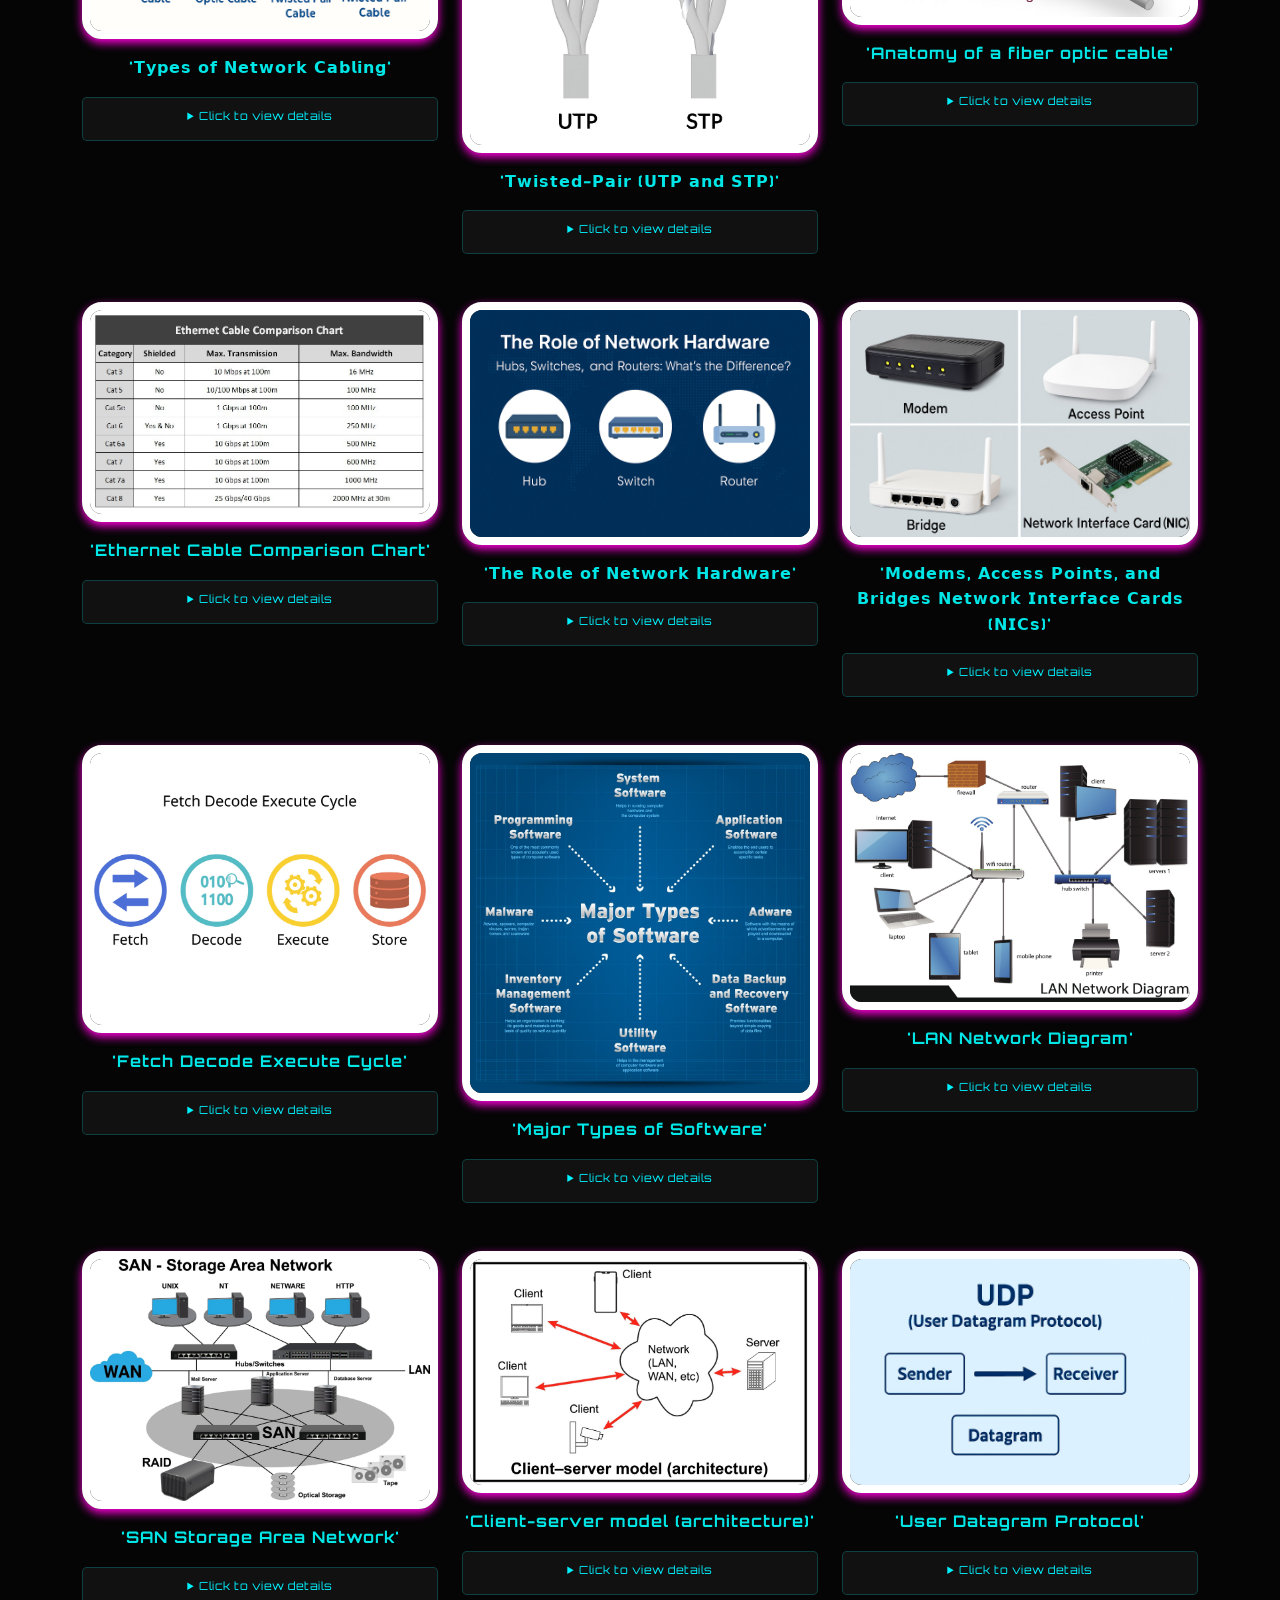
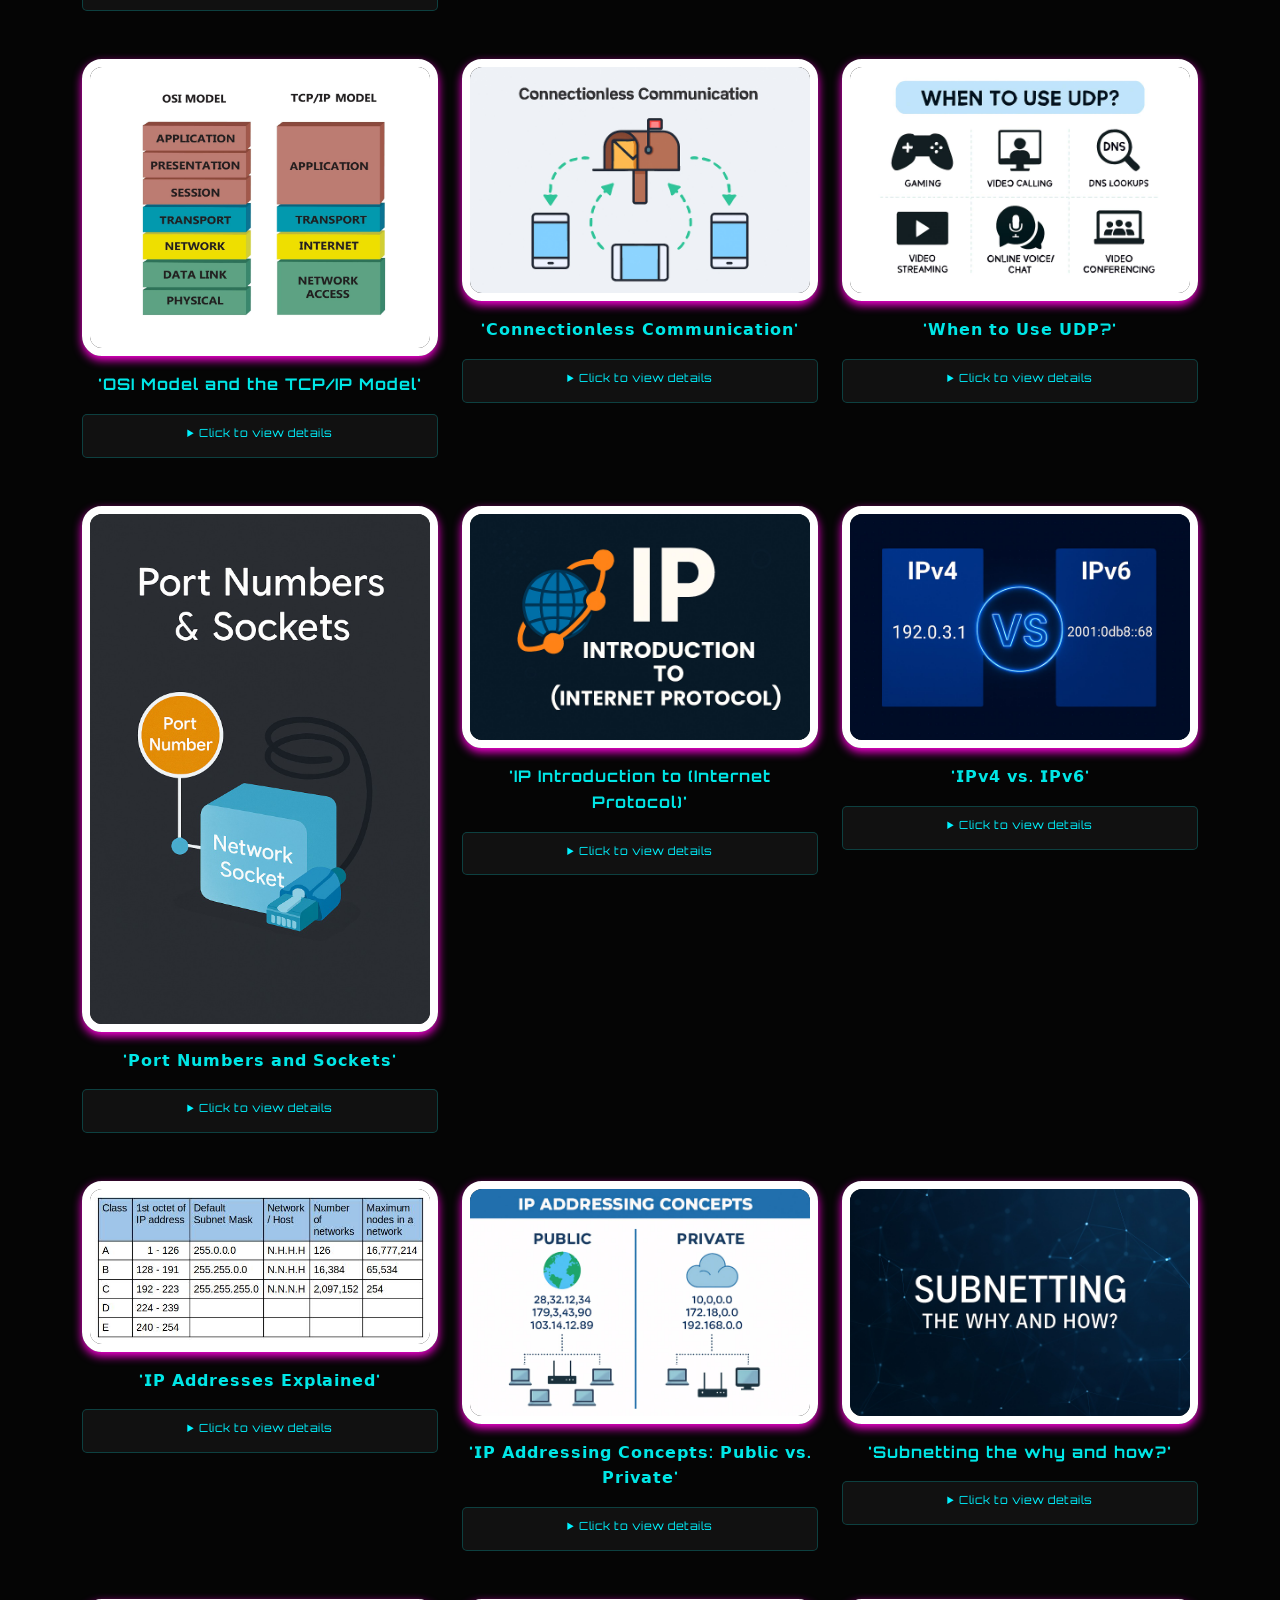
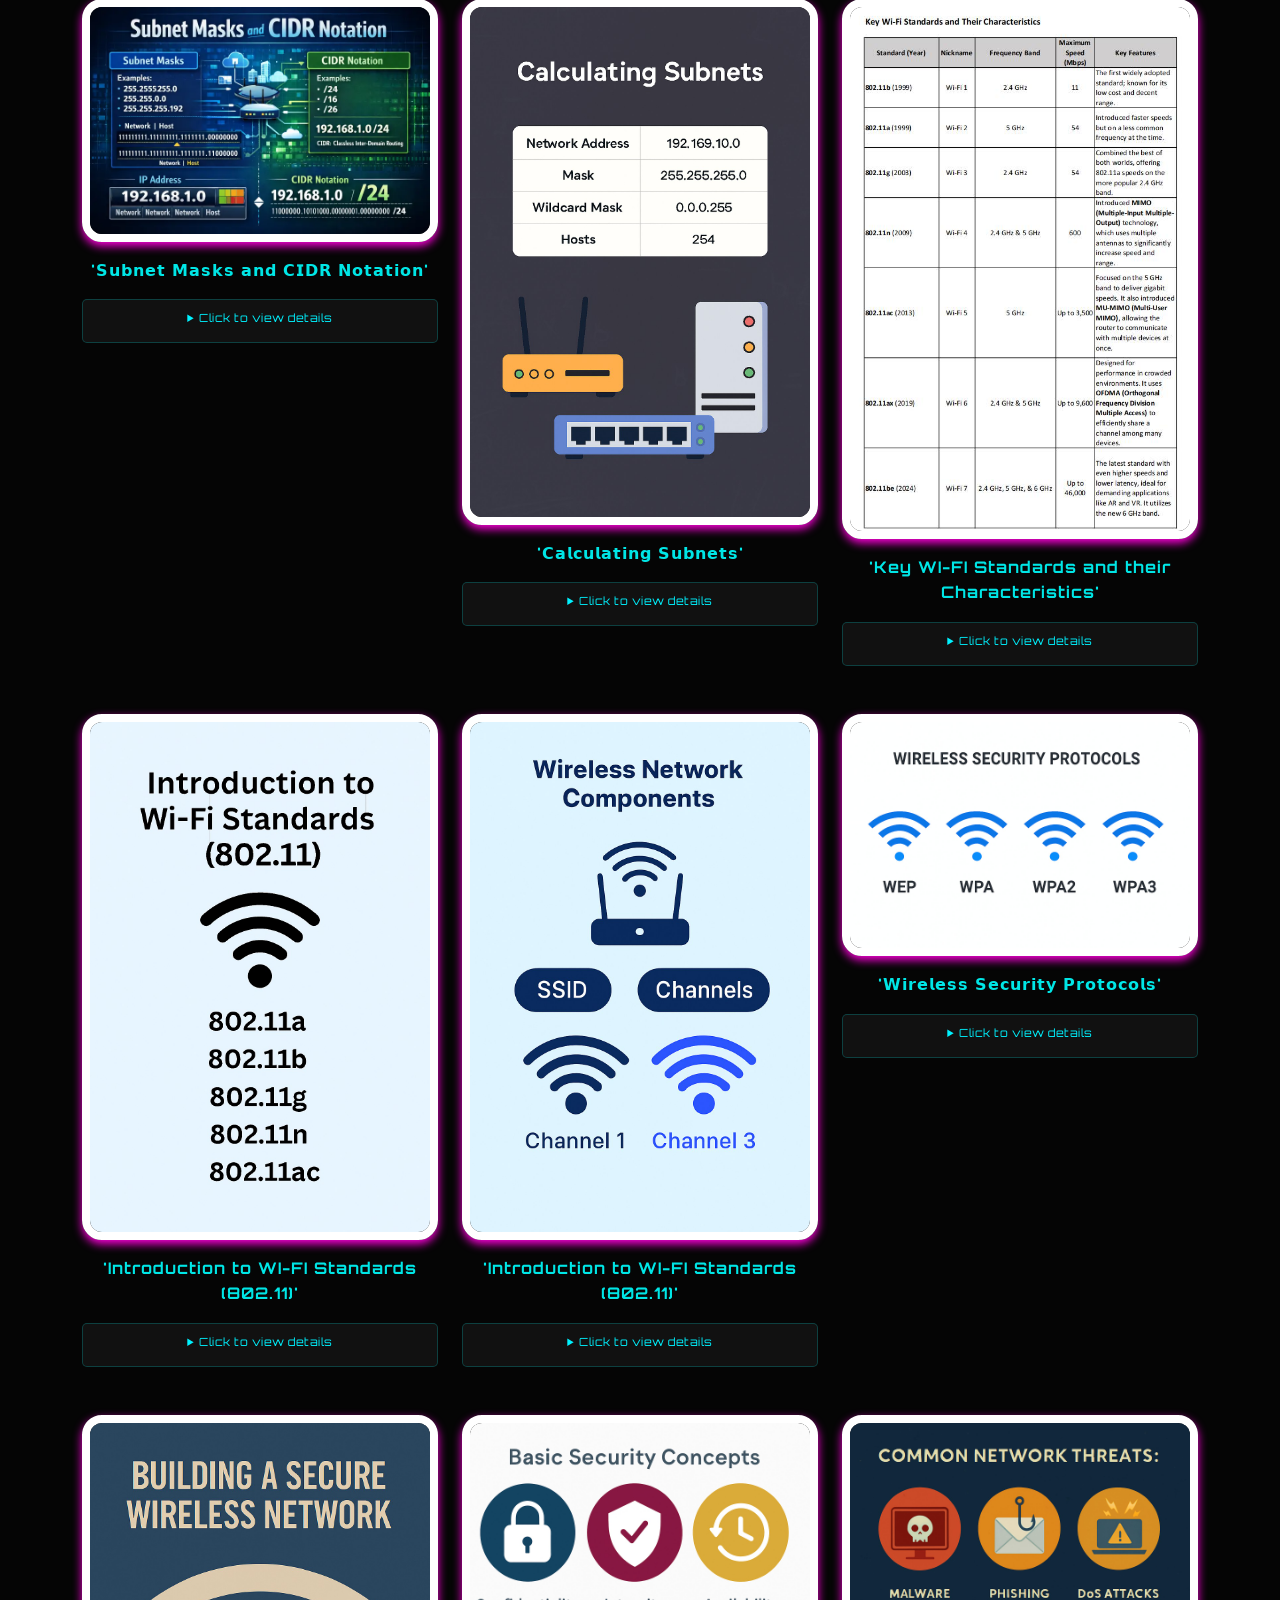
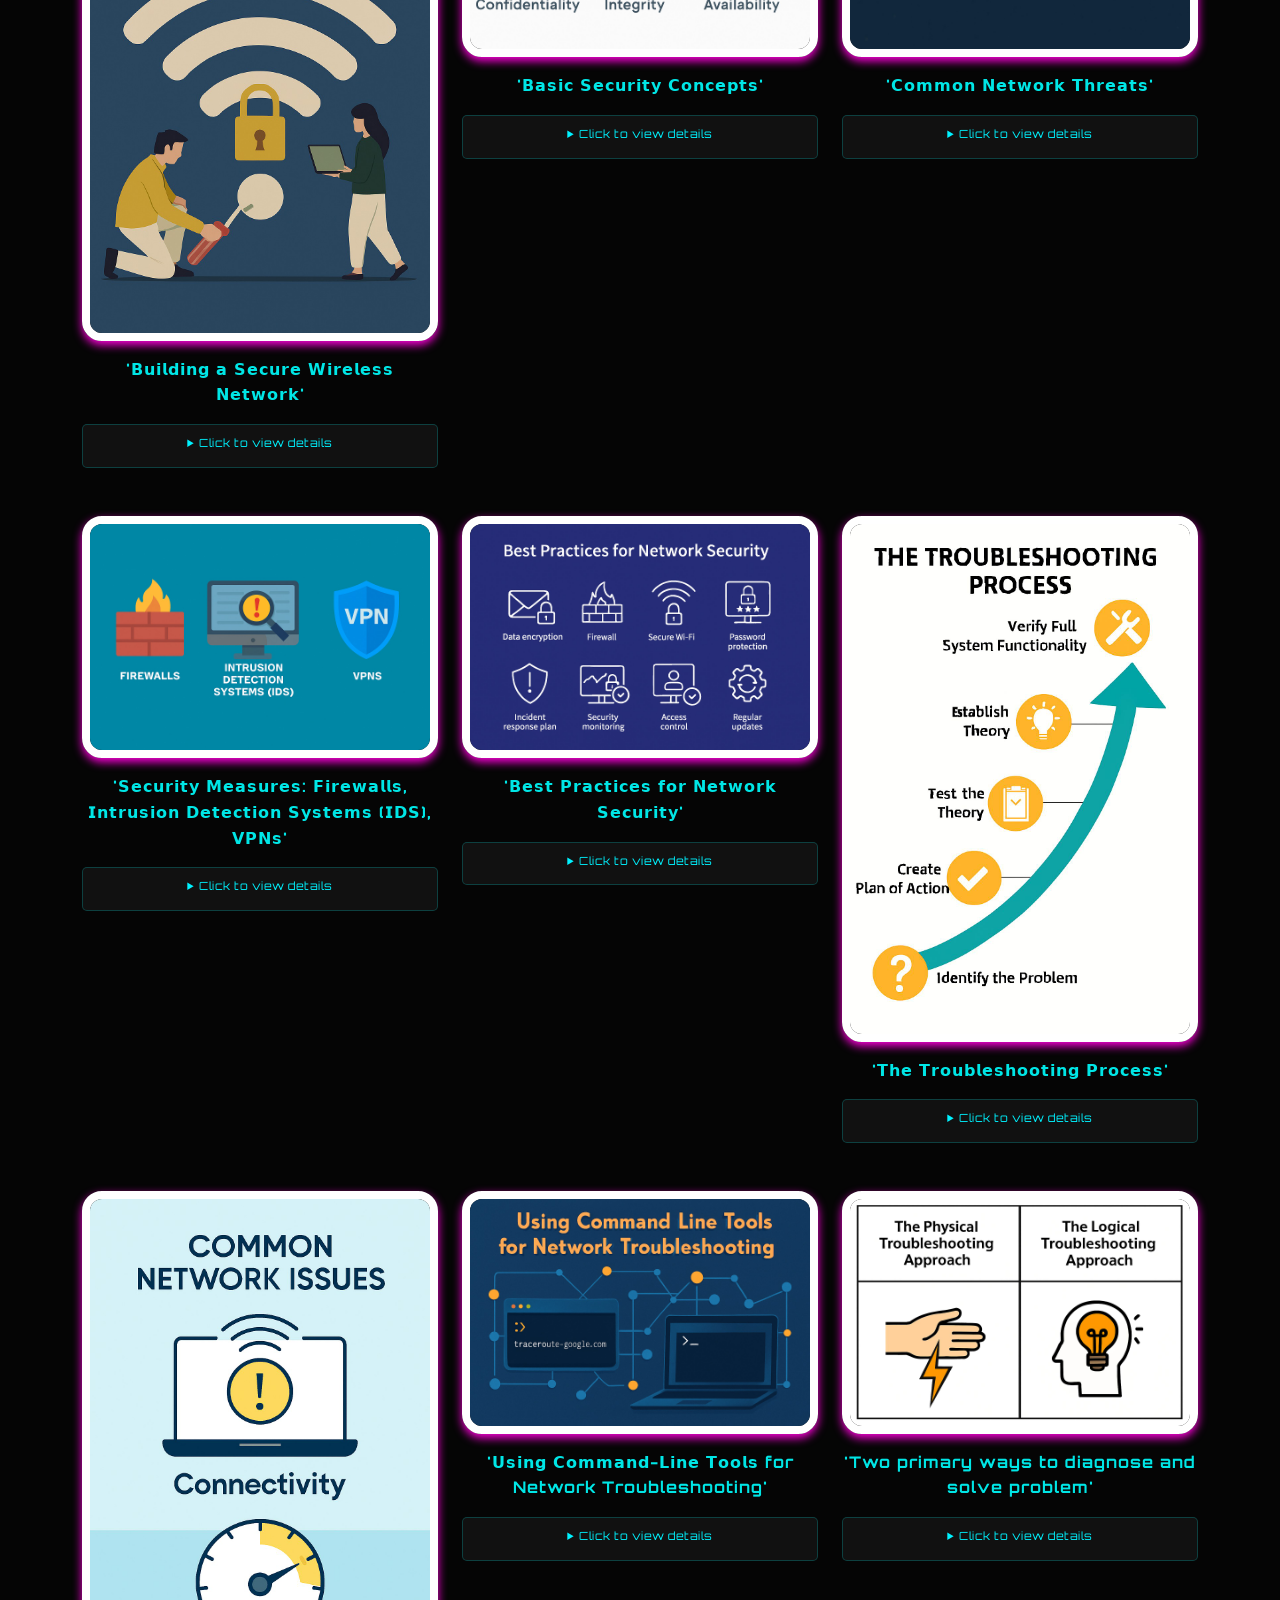
==== commit 94810018: "Add files via upload" ====
--- a/index.html
+++ b/index.html
@@ -12,6 +12,7 @@
     <link href="https://cdn.jsdelivr.net/npm/bootstrap@5.3.3/dist/css/bootstrap.min.css"
           rel="stylesheet" />
     <link href="https://fonts.googleapis.com/css2?family=Orbitron:wght@400;700;900&family=Exo+2:ital,wght@0,300;0,600;1,400&family=JetBrains+Mono:wght@300&display=swap" rel="stylesheet">
+    <link href="https://fonts.googleapis.com/css2?family=Orbitron:wght@400;700&family=Rajdhani:wght@500;700&display=swap" rel="stylesheet">
     <link href="css/style.css" rel="stylesheet" />
     <link href="css/hover.css" rel="stylesheet" />
     <link rel="icon" href="images/logo.jpg" sizes="any">
@@ -27,81 +28,60 @@
 
 
 
-    <!-- Example: Brand/Logo + Navbar Text -->
-    <nav class="navbar navbar-expand-sm navbar-dark fixed-top" 
-     style="background-color: rgba(0, 0, 0, 0.7) !important;">
-   
-            <!-- Brand / Logo -->
-          <a class="navbar-brand d-flex align-items-center gap-2" href="#Home">
-    <img src="images/logo.jpg"
-         alt="Logo"
-         width="32"
-         height="32"
-         class="rounded" />
-    <span class="nav-link">
-        Digital Weave
-    </span>
-</a>
-
-            <!-- Toggler (for small screens) -->
-            <button class="navbar-toggler"
-                    type="button"
-                    data-bs-toggle="collapse"
-                    data-bs-target="#mainNavbar"
-                    aria-controls="mainNavbar"
-                    aria-expanded="false"
-                    aria-label="Toggle navigation">
-                <span class="navbar-toggler-icon"></span>
-            </button>
-
-            <div class="collapse navbar-collapse" id="mainNavbar">
-                <!-- Left links -->
-                <ul class="navbar-nav ms-auto mb-2 mb-sm-0">
-                    <li class="nav-item">
-                        <a class="nav-link active" aria-current="page" href="#Home">Home</a>
-                    </li>
-                    <li class="nav-item">
-                        <a class="nav-link" href="#Guide">Guide</a>
-                    </li>
-                    <li class="nav-item">
-                        <a class="nav-link" href="#Contact">Contact</a>
-                    </li>
-                </ul>
+    <nav class="navbar navbar-expand-sm navbar-dark fixed-top custom-cyber-nav">
+    <div class="container-fluid">
+        <a class="navbar-brand d-flex align-items-center gap-2" href="#Home">
+            <div class="logo-container">
+                <img src="images/logo.jpg" alt="Logo" width="32" height="32" class="rounded-0" />
             </div>
-
-    </nav>
+            <span class="brand-text">DIGITAL WEAVE</span>
+        </a>
+
+        <button class="navbar-toggler" type="button" data-bs-toggle="collapse" data-bs-target="#mainNavbar">
+            <span class="navbar-toggler-icon"></span>
+        </button>
+
+        <div class="collapse navbar-collapse" id="mainNavbar">
+            <ul class="navbar-nav ms-auto mb-2 mb-sm-0">
+                <li class="nav-item">
+                    <a class="nav-link" href="#Home">// HOME</a>
+                </li>
+                <li class="nav-item">
+                    <a class="nav-link" href="#Guide">// GUIDE</a>
+                </li>
+                <li class="nav-item">
+                    <a class="nav-link" href="#Contact">// CONTACT</a>
+                </li>
+            </ul>
+        </div>
+    </div>
+</nav>
 
 
     <!-- Home -->
 
-    <section id="Home" class="text-white py-5 mt-5">
+  <section id="Home" class="text-white py-5 mt-5">
     <div class="container text-center">
-        <!--<div class="hero-image-container text-center">-->
-            
-<div class="row g-0 align-items-center justify-content-center">
-  <video autoplay muted loop playsinline style="width: 1000px; height: auto; object-fit: cover; display: block; border: 6px solid white; border-radius: 20px; box-shadow: 0px 4px 20px rgb(255, 0, 220);" class= "pulse-glow">
-    <source src="videos/glyph_waves_remix.mp4" type="video/mp4">
-  </video>
-</div>
-</div>
-
-            <h1 class="display-4 fw-bold text-center mt-5">Welcome to <br>RKG's Digital Weave</h1>
-            
-            <p class="lead mt-3 text-center container">
-                Digital Weave represents the intricate and interconnected nature of computers, networks, and the internet. The phrase "connecting the threads" further emphasizes how these three elements are woven together to form the fabric of our modern digital world.
-            </p>
-
-            <div class="mt-4 text-center">
-                <a href="https://www.facebook.com/rkgsdigitalweave/" class="btn btn-lg px-5 fw-bold" 
-                   class="btn btn-lg px-5 fw-bold transition-all duration-300 hover:scale-105"
-   style="background-color: #ff00dc; color: white; border-radius: 50px; box-shadow: 0 0 15px rgba(255, 0, 220, 0.6);"
-   onmouseover="this.style.boxShadow='0 0 30px rgba(255, 0, 220, 1)'"
-   onmouseout="this.style.boxShadow='0 0 15px rgba(255, 0, 220, 0.6)'">
-   FOLLOW ON FACEBOOK
-                </a>
-            </div>
-
+        <div class="row g-0 align-items-center justify-content-center">
+            <video autoplay muted loop playsinline 
+                   style="width: 1000px; max-width: 100%; height: auto; object-fit: cover; display: block; border-radius: 0px;" 
+                   class="pulse-glow">
+                <source src="videos/glyph_waves_remix.mp4" type="video/mp4">
+            </video>
         </div>
+
+        <h1 class="display-4 fw-bold text-center mt-5">Welcome to <br><span style="color: #ff00dc;">RKG's Digital Weave</span></h1>
+
+        <p class="lead mt-3 text-center container" style="max-width: 800px; opacity: 0.8;">
+            Digital Weave represents the intricate and interconnected nature of computers, networks, and the internet. 
+            The phrase <span style="color: #00f2ff;">"connecting the threads"</span> emphasizes how these elements form the fabric of our modern digital world.
+        </p>
+
+        <div class="mt-4 text-center">
+            <a href="https://www.facebook.com/rkgsdigitalweave/" class="btn btn-cyber">
+                FOLLOW ON FACEBOOK
+            </a>
+        </div>
     </div>
 </section>
 
@@ -110,34 +90,30 @@
     <!-- AI Prompt Gallery -->
 
     <section id="Guide" class="text-white py-5">
-
-        <div class="container text-center">
-            <!--<div class="hero-image-container text-center">-->
-            
-                <h1 class="display-4 fw-bold">DIGITAL GUIDE</h1>
-
-               
-    <div class="row">
-
-    <!------------------------------------>
-
-    <div class="col-md-4 text-center mt-5 image-container">
-    <div style="cursor: pointer;" onclick="openPreview('images/1.jpg', 'What is a Computer?')">
-        <img src="images/1.jpg" 
-             class="img-fluid premium-hover" 
-             width="400" 
-             style="border: 8px solid white; border-radius: 20px; box-shadow: 0px 4px 10px rgb(255, 0, 220);" 
-             alt="What is a Computer?">
-        <p class="lead mt-3" style="color: cyan; transition: 0.3s;">'What is a Computer?'</p>
-    </div>
+    <div class="container text-center">
+        <h1 class="display-4 fw-bold mb-5" style="border-bottom: 2px solid #ff00dc; display: inline-block; padding-bottom: 10px;">
+            DIGITAL GUIDE
+        </h1>
+
+        <div class="row">
+
+    <!------------------------------------>
+
+   <div class="col-md-4 text-center mt-5 image-container">
+                <div style="cursor: pointer;" onclick="openPreview('images/1.jpg', 'What is a Computer?')">
+                    <img src="images/1.jpg" 
+                         class="img-fluid pulse-glow" 
+                         width="400" 
+                         style="border-radius: 0px;"
+                         alt="What is a Computer?">
+                    <p class="mt-3" style="color: #00f2ff; font-family: 'Orbitron'; font-size: 1.1rem;">[ WHAT IS A COMPUTER? ]</p>
+                </div>
   
 
     <details>
-  <summary style="cursor: pointer; color: gray; font-size: 0.9rem; margin-bottom: 5px;">
-    Click to view details
-  </summary>
-  <div style="border-left: 2px solid #ccc; padding-left: 10px;">
-    <a href="" style="color: gray; text-decoration: none; font-size: 0.8rem; display: block;">
+                    <summary>ACCESS_DATABASE_DETAILS</summary>
+                    <div style="color: #aaa; font-size: 0.85rem; text-align: left;">
+    
     This infographic provides a clear and accessible introduction to the concept of computing. It defines a computer simply as an electronic device that manipulates information or data, emphasizing its role in processing digital content.
     <br>
     To illustrate this definition, the graphic showcases three primary forms of modern hardware:
@@ -163,22 +139,21 @@
     <!------------------------------------>
 
 
-    <div class="col-md-4 text-center mt-5 image-container">
-    <div style="cursor: pointer;" onclick="openPreview('images/2.jpg', '𝗧𝗵𝗲 𝗩𝗼𝗻 𝗡𝗲𝘂𝗺𝗮𝗻𝗻 𝗔𝗿𝗰𝗵𝗶𝘁𝗲𝗰𝘁𝘂𝗿𝗲')">
-        <img src="images/2.jpg" 
-             class="img-fluid premium-hover" 
-             width="400" 
-             style="border: 8px solid white; border-radius: 20px; box-shadow: 0px 4px 10px rgb(255, 0, 220);" 
-             alt="'𝗧𝗵𝗲 𝗩𝗼𝗻 𝗡𝗲𝘂𝗺𝗮𝗻𝗻 𝗔𝗿𝗰𝗵𝗶𝘁𝗲𝗰𝘁𝘂𝗿𝗲'">
-        <p class="lead mt-3" style="color: cyan; transition: 0.3s;">'𝗧𝗵𝗲 𝗩𝗼𝗻 𝗡𝗲𝘂𝗺𝗮𝗻𝗻 𝗔𝗿𝗰𝗵𝗶𝘁𝗲𝗰𝘁𝘂𝗿𝗲'</p>
-    </div>
+     <div class="col-md-4 text-center mt-5 image-container">
+                <div style="cursor: pointer;" onclick="openPreview('images/2.jpg', '𝗧𝗵𝗲 𝗩𝗼𝗻 𝗡𝗲𝘂𝗺𝗮𝗻𝗻 𝗔𝗿𝗰𝗵𝗶𝘁𝗲𝗰𝘁𝘂𝗿𝗲')">
+                    <img src="images/2.jpg" 
+                         class="img-fluid pulse-glow" 
+                         width="400" 
+                         style="border-radius: 0px;"
+                         alt="𝗧𝗵𝗲 𝗩𝗼𝗻 𝗡𝗲𝘂𝗺𝗮𝗻𝗻 𝗔𝗿𝗰𝗵𝗶𝘁𝗲𝗰𝘁𝘂𝗿𝗲">
+                    <p class="mt-3" style="color: #00f2ff; font-family: 'Orbitron'; font-size: 1.1rem;">[THE VON NEUMANN 𝗔RCHITECTURE]</p>
+                </div>
 
     <details>
-  <summary style="cursor: pointer; color: gray; font-size: 0.9rem; margin-bottom: 5px;">
-    Click to view details
-  </summary>
-  <div style="border-left: 2px solid #ccc; padding-left: 10px;">
-    <a href="" style="color: gray; text-decoration: none; font-size: 0.8rem; display: block;">
+  <summary>ACCESS_DATABASE_DETAILS</summary>
+    
+    <div style="color: #aaa; font-size: 0.85rem; text-align: left;">
+    
     Understanding the Von Neumann Architecture<br>
     Key Components: CPU, Memory, I/O<br>
     The Von Neumann Architecture is the foundational design for modern computers. It proposes a structure where both program instructions and data are stored in the same memory space.<br>
@@ -203,21 +178,19 @@
     <!------------------------------------>
 
     <div class="col-md-4 text-center mt-5 image-container">
-    <div style="cursor: pointer;" onclick="openPreview('images/3.jpg', '𝗔 𝗯𝗿𝗶𝗲𝗳 𝗵𝗶𝘀𝘁𝗼𝗿𝘆 𝗼𝗳 𝗰𝗼𝗺𝗽𝘂𝘁𝗶𝗻𝗴')">
-        <img src="images/3.jpg" 
-             class="img-fluid premium-hover" 
-             width="400" 
-             style="border: 8px solid white; border-radius: 20px; box-shadow: 0px 4px 10px rgb(255, 0, 220);" 
-             alt="'𝗔 𝗯𝗿𝗶𝗲𝗳 𝗵𝗶𝘀𝘁𝗼𝗿𝘆 𝗼𝗳 𝗰𝗼𝗺𝗽𝘂𝘁𝗶𝗻𝗴'">
-        <p class="lead mt-3" style="color: cyan; transition: 0.3s;">'𝗔 𝗯𝗿𝗶𝗲𝗳 𝗵𝗶𝘀𝘁𝗼𝗿𝘆 𝗼𝗳 𝗰𝗼𝗺𝗽𝘂𝘁𝗶𝗻𝗴'</p>
-    </div>
-
-     <details>
-  <summary style="cursor: pointer; color: gray; font-size: 0.9rem; margin-bottom: 5px;">
-    Click to view details
-  </summary>
-  <div style="border-left: 2px solid #ccc; padding-left: 10px;">
-    <a href="" style="color: gray; text-decoration: none; font-size: 0.8rem; display: block;">
+                <div style="cursor: pointer;" onclick="openPreview('images/3.jpg', '𝗔 𝗯𝗿𝗶𝗲𝗳 𝗵𝗶𝘀𝘁𝗼𝗿𝘆 𝗼𝗳 𝗰𝗼𝗺𝗽𝘂𝘁𝗶𝗻𝗴')">
+                    <img src="images/3.jpg" 
+                         class="img-fluid pulse-glow" 
+                         width="400" 
+                         style="border-radius: 0px;"
+                         alt="𝗔 𝗯𝗿𝗶𝗲𝗳 𝗵𝗶𝘀𝘁𝗼𝗿𝘆 𝗼𝗳 𝗰𝗼𝗺𝗽𝘂𝘁𝗶𝗻𝗴">
+                    <p class="mt-3" style="color: #00f2ff; font-family: 'Orbitron'; font-size: 1.1rem;">[A BRIEF HISTORY OF COMPUTING]</p>
+                </div>
+
+  <details>
+  <summary>ACCESS_DATABASE_DETAILS</summary>
+    
+    <div style="color: #aaa; font-size: 0.85rem; text-align: left;">
     This infographic, titled "1 Brief History Computing (From the Ababaus to the Modern PC)," provides a visual timeline of the evolution of calculation and data processing. It tracks the journey from ancient manual tools to the sophisticated digital workstations we use today.
     <br>
     Key Observations<br>
@@ -239,22 +212,21 @@
 
     <!------------------------------------>
 
-     <div class="col-md-4 text-center mt-5 image-container">
-    <div style="cursor: pointer;" onclick="openPreview('images/4.jpg', '𝗧𝘆𝗽𝗲𝘀 𝗼𝗳 𝗰𝗼𝗺𝗽𝘂𝘁𝗲𝗿𝘀')">
-        <img src="images/4.jpg" 
-             class="img-fluid premium-hover" 
-             width="400" 
-             style="border: 8px solid white; border-radius: 20px; box-shadow: 0px 4px 10px rgb(255, 0, 220);" 
-             alt="'𝗧𝘆𝗽𝗲𝘀 𝗼𝗳 𝗰𝗼𝗺𝗽𝘂𝘁𝗲𝗿𝘀'">
-        <p class="lead mt-3" style="color: cyan; transition: 0.3s;">'𝗧𝘆𝗽𝗲𝘀 𝗼𝗳 𝗰𝗼𝗺𝗽𝘂𝘁𝗲𝗿𝘀'</p>
-    </div>
-
-    <details>
-  <summary style="cursor: pointer; color: gray; font-size: 0.9rem; margin-bottom: 5px;">
-    Click to view details
-  </summary>
-  <div style="border-left: 2px solid #ccc; padding-left: 10px;">
-    <a href="" style="color: gray; text-decoration: none; font-size: 0.8rem; display: block;">
+      <div class="col-md-4 text-center mt-5 image-container">
+                <div style="cursor: pointer;" onclick="openPreview('images/4.jpg', '𝗧𝘆𝗽𝗲𝘀 𝗼𝗳 𝗰𝗼𝗺𝗽𝘂𝘁𝗲𝗿𝘀')">
+                    <img src="images/4.jpg" 
+                         class="img-fluid pulse-glow" 
+                         width="400" 
+                         style="border-radius: 0px;"
+                         alt="𝗧𝘆𝗽𝗲𝘀 𝗼𝗳 𝗰𝗼𝗺𝗽𝘂𝘁𝗲𝗿𝘀">
+                    <p class="mt-3" style="color: #00f2ff; font-family: 'Orbitron'; font-size: 1.1rem;">[TYPES OF COMPUTERS]</p>
+                </div>
+
+     <details>
+  <summary>ACCESS_DATABASE_DETAILS</summary>
+    
+    <div style="color: #aaa; font-size: 0.85rem; text-align: left;">
+    
     This image is a simple infographic titled "Types Computers" that categorizes computer hardware into four main levels of scale and power.
     <br>
     Computer Categories:<br>
@@ -283,22 +255,21 @@
     <!------------------------------------>
 
     <div class="col-md-4 text-center mt-5 image-container">
-    <div style="cursor: pointer;" onclick="openPreview('images/5.jpg', 'The Central Processing Unit')">
-        <img src="images/5.jpg" 
-             class="img-fluid premium-hover" 
-             width="400" 
-             style="border: 8px solid white; border-radius: 20px; box-shadow: 0px 4px 10px rgb(255, 0, 220);" 
-             alt="'The Central Processing Unit'">
-        <p class="lead mt-3" style="color: cyan; transition: 0.3s;">'The Central Processing Unit'</p>
-    </div>
+                <div style="cursor: pointer;" onclick="openPreview('images/5.jpg', 'The Central Processing Unit')">
+                    <img src="images/5.jpg" 
+                         class="img-fluid pulse-glow" 
+                         width="400" 
+                         style="border-radius: 0px;"
+                         alt="The Central Processing Unit">
+                    <p class="mt-3" style="color: #00f2ff; font-family: 'Orbitron'; font-size: 1.1rem;">[THE CENTRAL PROCESSING UNIT]</p>
+                </div>
 
 
      <details>
-  <summary style="cursor: pointer; color: gray; font-size: 0.9rem; margin-bottom: 5px;">
-    Click to view details
-  </summary>
-  <div style="border-left: 2px solid #ccc; padding-left: 10px;">
-    <a href="" style="color: gray; text-decoration: none; font-size: 0.8rem; display: block;">
+  <summary>ACCESS_DATABASE_DETAILS</summary>
+    
+    <div style="color: #aaa; font-size: 0.85rem; text-align: left;">
+    
     This image is an educational graphic that explains the role of a Central Processing Unit (CPU).
     <br>
     It uses a simple, flat-design illustration of a processor chip and defines it as the "brain" of the computer. In short, the CPU is the primary component responsible for interpreting and executing most of the commands from the computer's hardware and software.
@@ -317,22 +288,22 @@
 
     <!------------------------------------>
 
-       <div class="col-md-4 text-center mt-5 image-container">
-    <div style="cursor: pointer;" onclick="openPreview('images/6.jpg', 'Memory')">
-        <img src="images/6.jpg" 
-             class="img-fluid premium-hover" 
-             width="400" 
-             style="border: 8px solid white; border-radius: 20px; box-shadow: 0px 4px 10px rgb(255, 0, 220);" 
-             alt="'Memory'">
-        <p class="lead mt-3" style="color: cyan; transition: 0.3s;">'Memory'</p>
-    </div>
-
-     <details>
-  <summary style="cursor: pointer; color: gray; font-size: 0.9rem; margin-bottom: 5px;">
-    Click to view details
-  </summary>
-  <div style="border-left: 2px solid #ccc; padding-left: 10px;">
-    <a href="" style="color: gray; text-decoration: none; font-size: 0.8rem; display: block;">
+      <div class="col-md-4 text-center mt-5 image-container">
+                <div style="cursor: pointer;" onclick="openPreview('images/6.jpg', 'Memory')">
+                    <img src="images/6.jpg" 
+                         class="img-fluid pulse-glow" 
+                         width="400" 
+                         style="border-radius: 0px;"
+                         alt="Memory">
+                    <p class="mt-3" style="color: #00f2ff; font-family: 'Orbitron'; font-size: 1.1rem;">[MEMORY]</p>
+                </div>
+
+      <details>
+  <summary>ACCESS_DATABASE_DETAILS</summary>
+    
+    <div style="color: #aaa; font-size: 0.85rem; text-align: left;">
+    
+    
     This infographic highlights the core differences between RAM (Random Access Memory) and ROM (Read-Only Memory).
     <br>
     RAM acts as a computer's temporary, high-speed workspace that stores active data and instructions, but it is "volatile," meaning everything is erased the moment the power is turned off.
@@ -353,22 +324,22 @@
 
      <!------------------------------------>
 
-        <div class="col-md-4 text-center mt-5 image-container">
-    <div style="cursor: pointer;" onclick="openPreview('images/7.jpg', '𝗦𝘁𝗼𝗿𝗮𝗴𝗲 𝗗𝗲𝘃𝗶𝗰𝗲𝘀')">
-        <img src="images/7.jpg" 
-             class="img-fluid premium-hover" 
-             width="400" 
-             style="border: 8px solid white; border-radius: 20px; box-shadow: 0px 4px 10px rgb(255, 0, 220);" 
-             alt="'𝗦𝘁𝗼𝗿𝗮𝗴𝗲 𝗗𝗲𝘃𝗶𝗰𝗲𝘀'">
-        <p class="lead mt-3" style="color: cyan; transition: 0.3s;">'𝗦𝘁𝗼𝗿𝗮𝗴𝗲 𝗗𝗲𝘃𝗶𝗰𝗲𝘀'</p>
-    </div>
+      <div class="col-md-4 text-center mt-5 image-container">
+                <div style="cursor: pointer;" onclick="openPreview('images/7.jpg', '𝗦𝘁𝗼𝗿𝗮𝗴𝗲 𝗗𝗲𝘃𝗶𝗰𝗲𝘀')">
+                    <img src="images/7.jpg" 
+                         class="img-fluid pulse-glow" 
+                         width="400" 
+                         style="border-radius: 0px;"
+                         alt="𝗦𝘁𝗼𝗿𝗮𝗴𝗲 𝗗𝗲𝘃𝗶𝗰𝗲𝘀">
+                    <p class="mt-3" style="color: #00f2ff; font-family: 'Orbitron'; font-size: 1.1rem;">[STORAGE DEVICES]</p>
+                </div>
 
     <details>
-  <summary style="cursor: pointer; color: gray; font-size: 0.9rem; margin-bottom: 5px;">
-    Click to view details
-  </summary>
-  <div style="border-left: 2px solid #ccc; padding-left: 10px;">
-    <a href="" style="color: gray; text-decoration: none; font-size: 0.8rem; display: block;">
+  <summary>ACCESS_DATABASE_DETAILS</summary>
+    
+    <div style="color: #aaa; font-size: 0.85rem; text-align: left;">
+
+    
     This image is a simplified educational infographic highlighting three common types of computer storage devices:
     <br>
     Hard Disk Drive (HDD): Uses mechanical spinning platters and a moving head to read/write data; known for high capacity at a lower cost.
@@ -392,22 +363,22 @@
 
      <!------------------------------------>
 
-         <div class="col-md-4 text-center mt-5 image-container">
-    <div style="cursor: pointer;" onclick="openPreview('images/8.jpg', '𝗜𝗻𝗽𝘂𝘁/𝗢𝘂𝘁𝗽𝘂𝘁 𝗗𝗲𝘃𝗶𝗰𝗲𝘀 (𝗜/𝗢)')">
-        <img src="images/8.jpg" 
-             class="img-fluid premium-hover" 
-             width="400" 
-             style="border: 8px solid white; border-radius: 20px; box-shadow: 0px 4px 10px rgb(255, 0, 220);" 
-             alt="'𝗜𝗻𝗽𝘂𝘁/𝗢𝘂𝘁𝗽𝘂𝘁 𝗗𝗲𝘃𝗶𝗰𝗲𝘀 (𝗜/𝗢)'">
-        <p class="lead mt-3" style="color: cyan; transition: 0.3s;">'𝗜𝗻𝗽𝘂𝘁/𝗢𝘂𝘁𝗽𝘂𝘁 𝗗𝗲𝘃𝗶𝗰𝗲𝘀 (𝗜/𝗢)'</p>
-    </div>
+      <div class="col-md-4 text-center mt-5 image-container">
+                <div style="cursor: pointer;" onclick="openPreview('images/8.jpg', '𝗜𝗻𝗽𝘂𝘁/𝗢𝘂𝘁𝗽𝘂𝘁 𝗗𝗲𝘃𝗶𝗰𝗲𝘀 (𝗜/𝗢)')">
+                    <img src="images/8.jpg" 
+                         class="img-fluid pulse-glow" 
+                         width="400" 
+                         style="border-radius: 0px;"
+                         alt="𝗜𝗻𝗽𝘂𝘁/𝗢𝘂𝘁𝗽𝘂𝘁 𝗗𝗲𝘃𝗶𝗰𝗲𝘀 (𝗜/𝗢)">
+                    <p class="mt-3" style="color: #00f2ff; font-family: 'Orbitron'; font-size: 1.1rem;">[INPUT/OUTPUT DEVICES (I/O)]</p>
+                </div>
 
     <details>
-  <summary style="cursor: pointer; color: gray; font-size: 0.9rem; margin-bottom: 5px;">
-    Click to view details
-  </summary>
-  <div style="border-left: 2px solid #ccc; padding-left: 10px;">
-    <a href="" style="color: gray; text-decoration: none; font-size: 0.8rem; display: block;">
+  <summary>ACCESS_DATABASE_DETAILS</summary>
+    
+    <div style="color: #aaa; font-size: 0.85rem; text-align: left;">
+
+    
     This image is an educational infographic about Input/Output (I/O) Devices, which are the physical hardware tools used to communicate with a computer.
     <br>
     It breaks them down into two categories:
@@ -430,22 +401,21 @@
 
      <!------------------------------------>
 
-     <div class="col-md-4 text-center mt-5 image-container">
-    <div style="cursor: pointer;" onclick="openPreview('images/9.jpg', '𝗧𝗵𝗲 𝗠𝗼𝘁𝗵𝗲𝗿𝗯𝗼𝗮𝗿𝗱 𝗮𝗻𝗱 𝗼𝘁𝗵𝗲𝗿 𝗶𝗻𝘁𝗲𝗿𝗻𝗮𝗹 𝗰𝗼𝗺𝗽𝗼𝗻𝗲𝗻𝘁𝘀')">
-        <img src="images/9.jpg" 
-             class="img-fluid premium-hover" 
-             width="400" 
-             style="border: 8px solid white; border-radius: 20px; box-shadow: 0px 4px 10px rgb(255, 0, 220);" 
-             alt="𝗧𝗵𝗲 𝗠𝗼𝘁𝗵𝗲𝗿𝗯𝗼𝗮𝗿𝗱 𝗮𝗻𝗱 𝗼𝘁𝗵𝗲𝗿 𝗶𝗻𝘁𝗲𝗿𝗻𝗮𝗹 𝗰𝗼𝗺𝗽𝗼𝗻𝗲𝗻𝘁𝘀">
-        <p class="lead mt-3" style="color: cyan; transition: 0.3s;">'𝗧𝗵𝗲 𝗠𝗼𝘁𝗵𝗲𝗿𝗯𝗼𝗮𝗿𝗱 𝗮𝗻𝗱 𝗼𝘁𝗵𝗲𝗿 𝗶𝗻𝘁𝗲𝗿𝗻𝗮𝗹 𝗰𝗼𝗺𝗽𝗼𝗻𝗲𝗻𝘁𝘀'</p>
-    </div>
-
-      <details>
-  <summary style="cursor: pointer; color: gray; font-size: 0.9rem; margin-bottom: 5px;">
-    Click to view details
-  </summary>
-  <div style="border-left: 2px solid #ccc; padding-left: 10px;">
-    <a href="" style="color: gray; text-decoration: none; font-size: 0.8rem; display: block;">
+      <div class="col-md-4 text-center mt-5 image-container">
+                <div style="cursor: pointer;" onclick="openPreview('images/9.jpg', '𝗧𝗵𝗲 𝗠𝗼𝘁𝗵𝗲𝗿𝗯𝗼𝗮𝗿𝗱 𝗮𝗻𝗱 𝗼𝘁𝗵𝗲𝗿 𝗶𝗻𝘁𝗲𝗿𝗻𝗮𝗹 𝗰𝗼𝗺𝗽𝗼𝗻𝗲𝗻𝘁𝘀')">
+                    <img src="images/9.jpg" 
+                         class="img-fluid pulse-glow" 
+                         width="400" 
+                         style="border-radius: 0px;"
+                         alt="𝗧𝗵𝗲 𝗠𝗼𝘁𝗵𝗲𝗿𝗯𝗼𝗮𝗿𝗱 𝗮𝗻𝗱 𝗼𝘁𝗵𝗲𝗿 𝗶𝗻𝘁𝗲𝗿𝗻𝗮𝗹 𝗰𝗼𝗺𝗽𝗼𝗻𝗲𝗻𝘁𝘀">
+                    <p class="mt-3" style="color: #00f2ff; font-family: 'Orbitron'; font-size: 1.1rem;">[THE MOTHERBOARD AND OTHER INTERNAL COMPONENTS]</p>
+                </div>
+
+       <details>
+  <summary>ACCESS_DATABASE_DETAILS</summary>
+    
+    <div style="color: #aaa; font-size: 0.85rem; text-align: left;">
+
     This image is an educational infographic titled "The Motherboard: The Central Hub of Your Computer." It uses a clean, categorized layout to explain the role of a motherboard in four main sections:
     <br>
     What It Is: Defines it as the main printed circuit board (PCB) that connects all parts of a computer.
@@ -472,22 +442,21 @@
 
     <!------------------------------------>
 
-     <div class="col-md-4 text-center mt-5 image-container">
-    <div style="cursor: pointer;" onclick="openPreview('images/10.jpg', 'What is a Software?')">
-        <img src="images/10.jpg" 
-             class="img-fluid premium-hover" 
-             width="400" 
-             style="border: 8px solid white; border-radius: 20px; box-shadow: 0px 4px 10px rgb(255, 0, 220);" 
-             alt="What is a Software?">
-        <p class="lead mt-3" style="color: cyan; transition: 0.3s;">'What is a Software?'</p>
-    </div>
-
-      <details>
-  <summary style="cursor: pointer; color: gray; font-size: 0.9rem; margin-bottom: 5px;">
-    Click to view details
-  </summary>
-  <div style="border-left: 2px solid #ccc; padding-left: 10px;">
-    <a href="" style="color: gray; text-decoration: none; font-size: 0.8rem; display: block;">
+      <div class="col-md-4 text-center mt-5 image-container">
+                <div style="cursor: pointer;" onclick="openPreview('images/10.jpg', 'What is a Software?')">
+                    <img src="images/10.jpg" 
+                         class="img-fluid pulse-glow" 
+                         width="400" 
+                         style="border-radius: 0px;"
+                         alt="What is a Software?">
+                    <p class="mt-3" style="color: #00f2ff; font-family: 'Orbitron'; font-size: 1.1rem;">[WHAT IS A SOFTWARE?]</p>
+                </div>
+
+      <details>
+  <summary>ACCESS_DATABASE_DETAILS</summary>
+    
+    <div style="color: #aaa; font-size: 0.85rem; text-align: left;">
+
     This image is an educational infographic that defines software as the "brain" of a computer and breaks it down into two main categories:
     <br>
     System Software: The foundational layer that manages hardware and runs the computer (e.g., Windows, macOS, and drivers).
@@ -511,22 +480,21 @@
      <!------------------------------------>
 
        <div class="col-md-4 text-center mt-5 image-container">
-    <div style="cursor: pointer;" onclick="openPreview('images/11.jpg', 'Introduction to Operating Systems')">
-        <img src="images/11.jpg" 
-             class="img-fluid premium-hover" 
-             width="400" 
-             style="border: 8px solid white; border-radius: 20px; box-shadow: 0px 4px 10px rgb(255, 0, 220);" 
-             alt="Introduction to Operating Systems">
-        <p class="lead mt-3" style="color: cyan; transition: 0.3s;">'Introduction to Operating Systems'</p>
-    </div>
-
-
-      <details>
-  <summary style="cursor: pointer; color: gray; font-size: 0.9rem; margin-bottom: 5px;">
-    Click to view details
-  </summary>
-  <div style="border-left: 2px solid #ccc; padding-left: 10px;">
-    <a href="" style="color: gray; text-decoration: none; font-size: 0.8rem; display: block;">
+                <div style="cursor: pointer;" onclick="openPreview('images/11.jpg', 'Introduction to Operating Systems')">
+                    <img src="images/11.jpg" 
+                         class="img-fluid pulse-glow" 
+                         width="400" 
+                         style="border-radius: 0px;"
+                         alt="Introduction to Operating Systems">
+                    <p class="mt-3" style="color: #00f2ff; font-family: 'Orbitron'; font-size: 1.1rem;">[INTRODUCTION TO OPERATING SYSTEMS]</p>
+                </div>
+
+
+     <details>
+  <summary>ACCESS_DATABASE_DETAILS</summary>
+    
+    <div style="color: #aaa; font-size: 0.85rem; text-align: left;">
+
     This infographic provides a high-level overview of Operating Systems (OS), framing them as the essential "foundation" of computing.
     <br>
     It breaks the concept down into three main areas:
@@ -551,22 +519,21 @@
 
     <!------------------------------------>
 
-         <div class="col-md-4 text-center mt-5 image-container">
-    <div style="cursor: pointer;" onclick="openPreview('images/12.jpg', 'Common Operating Systems')">
-        <img src="images/12.jpg" 
-             class="img-fluid premium-hover" 
-             width="400" 
-             style="border: 8px solid white; border-radius: 20px; box-shadow: 0px 4px 10px rgb(255, 0, 220);" 
-             alt="Common Operating Systems">
-        <p class="lead mt-3" style="color: cyan; transition: 0.3s;">'Common Operating Systems'</p>
-    </div>
-
-      <details>
-  <summary style="cursor: pointer; color: gray; font-size: 0.9rem; margin-bottom: 5px;">
-    Click to view details
-  </summary>
-  <div style="border-left: 2px solid #ccc; padding-left: 10px;">
-    <a href="" style="color: gray; text-decoration: none; font-size: 0.8rem; display: block;">
+    <div class="col-md-4 text-center mt-5 image-container">
+                <div style="cursor: pointer;" onclick="openPreview('images/12.jpg', 'Common Operating Systems')">
+                    <img src="images/12.jpg" 
+                         class="img-fluid pulse-glow" 
+                         width="400" 
+                         style="border-radius: 0px;"
+                         alt="Common Operating Systems">
+                    <p class="mt-3" style="color: #00f2ff; font-family: 'Orbitron'; font-size: 1.1rem;">[COMMON OPERATING SYSTEMS]</p>
+                </div>
+
+      <details>
+  <summary>ACCESS_DATABASE_DETAILS</summary>
+    
+    <div style="color: #aaa; font-size: 0.85rem; text-align: left;">
+
     This image is a comparison chart of the five most Common Operating Systems (OS) used today, categorized by their primary devices and key strengths.
     <br>
     The Breakdown<br>
@@ -594,22 +561,22 @@
 
     <!------------------------------------>
 
-        <div class="col-md-4 text-center mt-5 image-container">
-    <div style="cursor: pointer;" onclick="openPreview('images/13.jpg', '𝗧𝗵𝗲 𝗨𝘀𝗲𝗿 𝗜𝗻𝘁𝗲𝗿𝗳𝗮𝗰𝗲 (𝗨𝗜)')">
-        <img src="images/13.jpg" 
-             class="img-fluid premium-hover" 
-             width="400" 
-             style="border: 8px solid white; border-radius: 20px; box-shadow: 0px 4px 10px rgb(255, 0, 220);" 
-             alt="𝗧𝗵𝗲 𝗨𝘀𝗲𝗿 𝗜𝗻𝘁𝗲𝗿𝗳𝗮𝗰𝗲 (𝗨𝗜)">
-        <p class="lead mt-3" style="color: cyan; transition: 0.3s;">'𝗧𝗵𝗲 𝗨𝘀𝗲𝗿 𝗜𝗻𝘁𝗲𝗿𝗳𝗮𝗰𝗲 (𝗨𝗜)'</p>
-    </div>
-
-      <details>
-  <summary style="cursor: pointer; color: gray; font-size: 0.9rem; margin-bottom: 5px;">
-    Click to view details
-  </summary>
-  <div style="border-left: 2px solid #ccc; padding-left: 10px;">
-    <a href="" style="color: gray; text-decoration: none; font-size: 0.8rem; display: block;">
+       <div class="col-md-4 text-center mt-5 image-container">
+                <div style="cursor: pointer;" onclick="openPreview('images/13.jpg', '𝗧𝗵𝗲 𝗨𝘀𝗲𝗿 𝗜𝗻𝘁𝗲𝗿𝗳𝗮𝗰𝗲 (𝗨𝗜)')">
+                    <img src="images/13.jpg" 
+                         class="img-fluid pulse-glow" 
+                         width="400" 
+                         style="border-radius: 0px;"
+                         alt="𝗧𝗵𝗲 𝗨𝘀𝗲𝗿 𝗜𝗻𝘁𝗲𝗿𝗳𝗮𝗰𝗲 (𝗨𝗜)">
+                    <p class="mt-3" style="color: #00f2ff; font-family: 'Orbitron'; font-size: 1.1rem;">[THE USER INTERFACE (UI)]</p>
+                </div>
+
+       <details>
+  <summary>ACCESS_DATABASE_DETAILS</summary>
+    
+    <div style="color: #aaa; font-size: 0.85rem; text-align: left;">
+
+    
    This infographic provides a high-level overview of a User Interface (UI) and how it helps users navigate an Operating System (OS). It breaks down the interface into four main pillars:
    <br> 
    Visual Elements: The "look" of the UI, including icons, windows, and widgets.
@@ -636,22 +603,22 @@
 
      <!------------------------------------>
 
-           <div class="col-md-4 text-center mt-5 image-container">
-    <div style="cursor: pointer;" onclick="openPreview('images/14.jpg', '𝗙𝗶𝗹𝗲 𝗦𝘆𝘀𝘁𝗲𝗺𝘀 𝗮𝗻𝗱 𝗳𝗶𝗹𝗲 𝗺𝗮𝗻𝗮𝗴𝗲𝗺𝗲𝗻𝘁')">
-        <img src="images/14.jpg" 
-             class="img-fluid premium-hover" 
-             width="400" 
-             style="border: 8px solid white; border-radius: 20px; box-shadow: 0px 4px 10px rgb(255, 0, 220);" 
-             alt="𝗙𝗶𝗹𝗲 𝗦𝘆𝘀𝘁𝗲𝗺𝘀 𝗮𝗻𝗱 𝗳𝗶𝗹𝗲 𝗺𝗮𝗻𝗮𝗴𝗲𝗺𝗲𝗻𝘁">
-        <p class="lead mt-3" style="color: cyan; transition: 0.3s;">'𝗙𝗶𝗹𝗲 𝗦𝘆𝘀𝘁𝗲𝗺𝘀 𝗮𝗻𝗱 𝗳𝗶𝗹𝗲 𝗺𝗮𝗻𝗮𝗴𝗲𝗺𝗲𝗻𝘁'</p>
-    </div>
-
-      <details>
-  <summary style="cursor: pointer; color: gray; font-size: 0.9rem; margin-bottom: 5px;">
-    Click to view details
-  </summary>
-  <div style="border-left: 2px solid #ccc; padding-left: 10px;">
-    <a href="" style="color: gray; text-decoration: none; font-size: 0.8rem; display: block;">
+            <div class="col-md-4 text-center mt-5 image-container">
+                <div style="cursor: pointer;" onclick="openPreview('images/14.jpg', '𝗙𝗶𝗹𝗲 𝗦𝘆𝘀𝘁𝗲𝗺𝘀 𝗮𝗻𝗱 𝗳𝗶𝗹𝗲 𝗺𝗮𝗻𝗮𝗴𝗲𝗺𝗲𝗻𝘁')">
+                    <img src="images/14.jpg" 
+                         class="img-fluid pulse-glow" 
+                         width="400" 
+                         style="border-radius: 0px;"
+                         alt="𝗙𝗶𝗹𝗲 𝗦𝘆𝘀𝘁𝗲𝗺𝘀 𝗮𝗻𝗱 𝗳𝗶𝗹𝗲 𝗺𝗮𝗻𝗮𝗴𝗲𝗺𝗲𝗻𝘁">
+                    <p class="mt-3" style="color: #00f2ff; font-family: 'Orbitron'; font-size: 1.1rem;">[FILE SYSTEMS AND FILE MANAGEMENT]</p>
+                </div>
+
+      <details>
+  <summary>ACCESS_DATABASE_DETAILS</summary>
+    
+    <div style="color: #aaa; font-size: 0.85rem; text-align: left;">
+
+    
     This infographic illustrates the fundamentals of File Management, showing how data is organized and handled on a computer.
     <br>
     Core Components<br>
@@ -676,21 +643,21 @@
      <!------------------------------------>
 
     <div class="col-md-4 text-center mt-5 image-container">
-    <div style="cursor: pointer;" onclick="openPreview('images/15.jpg', 'Introduction to Computer Networks')">
-        <img src="images/15.jpg" 
-             class="img-fluid premium-hover" 
-             width="400" 
-             style="border: 8px solid white; border-radius: 20px; box-shadow: 0px 4px 10px rgb(255, 0, 220);" 
-             alt="Introduction to Computer Networks">
-        <p class="lead mt-3" style="color: cyan; transition: 0.3s;">'Introduction to Computer Networks'</p>
-    </div>
-
-      <details>
-  <summary style="cursor: pointer; color: gray; font-size: 0.9rem; margin-bottom: 5px;">
-    Click to view details
-  </summary>
-  <div style="border-left: 2px solid #ccc; padding-left: 10px;">
-    <a href="" style="color: gray; text-decoration: none; font-size: 0.8rem; display: block;">
+                <div style="cursor: pointer;" onclick="openPreview('images/15.jpg', 'Introduction to Computer Networks')">
+                    <img src="images/15.jpg" 
+                         class="img-fluid pulse-glow" 
+                         width="400" 
+                         style="border-radius: 0px;"
+                         alt="Introduction to Computer Networks">
+                    <p class="mt-3" style="color: #00f2ff; font-family: 'Orbitron'; font-size: 1.1rem;">[INTRODUCTION TO COMPUTER NETWORKS]</p>
+                </div>
+
+       <details>
+  <summary>ACCESS_DATABASE_DETAILS</summary>
+    
+    <div style="color: #aaa; font-size: 0.85rem; text-align: left;">
+
+    
     This infographic provides a high-level comparison between the two primary types of computer networks:
     <br>
     LAN (Local Area Network): A private, high-speed network confined to a small area like a home or office. It connects devices like computers and printers directly.
@@ -713,22 +680,22 @@
 
      <!------------------------------------>
 
-       <div class="col-md-4 text-center mt-5 image-container">
-    <div style="cursor: pointer;" onclick="openPreview('images/16.jpg', '𝗡𝗲𝘁𝘄𝗼𝗿𝗸 𝗰𝗼𝗺𝗽𝗼𝗻𝗲𝗻𝘁𝘀')">
-        <img src="images/16.jpg" 
-             class="img-fluid premium-hover" 
-             width="400" 
-             style="border: 8px solid white; border-radius: 20px; box-shadow: 0px 4px 10px rgb(255, 0, 220);" 
-             alt="𝗡𝗲𝘁𝘄𝗼𝗿𝗸 𝗰𝗼𝗺𝗽𝗼𝗻𝗲𝗻𝘁𝘀">
-        <p class="lead mt-3" style="color: cyan; transition: 0.3s;">'𝗡𝗲𝘁𝘄𝗼𝗿𝗸 𝗰𝗼𝗺𝗽𝗼𝗻𝗲𝗻𝘁𝘀'</p>
-    </div>
-
-      <details>
-  <summary style="cursor: pointer; color: gray; font-size: 0.9rem; margin-bottom: 5px;">
-    Click to view details
-  </summary>
-  <div style="border-left: 2px solid #ccc; padding-left: 10px;">
-    <a href="" style="color: gray; text-decoration: none; font-size: 0.8rem; display: block;">
+        <div class="col-md-4 text-center mt-5 image-container">
+                <div style="cursor: pointer;" onclick="openPreview('images/16.jpg', '𝗡𝗲𝘁𝘄𝗼𝗿𝗸 𝗰𝗼𝗺𝗽𝗼𝗻𝗲𝗻𝘁𝘀')">
+                    <img src="images/16.jpg" 
+                         class="img-fluid pulse-glow" 
+                         width="400" 
+                         style="border-radius: 0px;"
+                         alt="𝗡𝗲𝘁𝘄𝗼𝗿𝗸 𝗰𝗼𝗺𝗽𝗼𝗻𝗲𝗻𝘁𝘀">
+                    <p class="mt-3" style="color: #00f2ff; font-family: 'Orbitron'; font-size: 1.1rem;">[NETWORK COMPONENTS]</p>
+                </div>
+
+     <details>
+  <summary>ACCESS_DATABASE_DETAILS</summary>
+    
+    <div style="color: #aaa; font-size: 0.85rem; text-align: left;">
+
+    
     This infographic provides a high-level overview of the three fundamental building blocks of a computer network:
     <br>
     Routers: The "traffic controllers" that connect different networks, such as linking your home devices to the internet.
@@ -753,22 +720,22 @@
 
     <!------------------------------------>
 
-         <div class="col-md-4 text-center mt-5 image-container">
-    <div style="cursor: pointer;" onclick="openPreview('images/17.jpg', '𝗧𝗵𝗲 𝗜𝗻𝘁𝗲𝗿𝗻𝗲𝘁')">
-        <img src="images/17.jpg" 
-             class="img-fluid premium-hover" 
-             width="400" 
-             style="border: 8px solid white; border-radius: 20px; box-shadow: 0px 4px 10px rgb(255, 0, 220);" 
-             alt="𝗧𝗵𝗲 𝗜𝗻𝘁𝗲𝗿𝗻𝗲𝘁">
-        <p class="lead mt-3" style="color: cyan; transition: 0.3s;">'𝗧𝗵𝗲 𝗜𝗻𝘁𝗲𝗿𝗻𝗲𝘁'</p>
-    </div>
-
-      <details>
-  <summary style="cursor: pointer; color: gray; font-size: 0.9rem; margin-bottom: 5px;">
-    Click to view details
-  </summary>
-  <div style="border-left: 2px solid #ccc; padding-left: 10px;">
-    <a href="" style="color: gray; text-decoration: none; font-size: 0.8rem; display: block;">
+      <div class="col-md-4 text-center mt-5 image-container">
+                <div style="cursor: pointer;" onclick="openPreview('images/17.jpg', '𝗧𝗵𝗲 𝗜𝗻𝘁𝗲𝗿𝗻𝗲𝘁')">
+                    <img src="images/17.jpg" 
+                         class="img-fluid pulse-glow" 
+                         width="400" 
+                         style="border-radius: 0px;"
+                         alt="𝗧𝗵𝗲 𝗜𝗻𝘁𝗲𝗿𝗻𝗲𝘁">
+                    <p class="mt-3" style="color: #00f2ff; font-family: 'Orbitron'; font-size: 1.1rem;">[THE INTERNET]</p>
+                </div>
+
+      <details>
+  <summary>ACCESS_DATABASE_DETAILS</summary>
+    
+    <div style="color: #aaa; font-size: 0.85rem; text-align: left;">
+
+    
     This infographic provides a high-level overview of what the internet is and how data travels between devices.
     <br>
     Key Takeaways<br>
@@ -793,21 +760,21 @@
      <!------------------------------------>
 
       <div class="col-md-4 text-center mt-5 image-container">
-    <div style="cursor: pointer;" onclick="openPreview('images/18.jpg', '𝗧𝗵𝗲 𝗪𝗼𝗿𝗹𝗱 𝗪𝗶𝗱𝗲 𝗪𝗲𝗯 𝘃𝘀. 𝘁𝗵𝗲 𝗜𝗻𝘁𝗲𝗿𝗻𝗲𝘁')">
-        <img src="images/18.jpg" 
-             class="img-fluid premium-hover" 
-             width="400" 
-             style="border: 8px solid white; border-radius: 20px; box-shadow: 0px 4px 10px rgb(255, 0, 220);" 
-             alt="𝗧𝗵𝗲 𝗪𝗼𝗿𝗹𝗱 𝗪𝗶𝗱𝗲 𝗪𝗲𝗯 𝘃𝘀. 𝘁𝗵𝗲 𝗜𝗻𝘁𝗲𝗿𝗻𝗲𝘁">
-        <p class="lead mt-3" style="color: cyan; transition: 0.3s;">'𝗧𝗵𝗲 𝗪𝗼𝗿𝗹𝗱 𝗪𝗶𝗱𝗲 𝗪𝗲𝗯 𝘃𝘀. 𝘁𝗵𝗲 𝗜𝗻𝘁𝗲𝗿𝗻𝗲𝘁'</p>
-    </div>
-
-      <details>
-  <summary style="cursor: pointer; color: gray; font-size: 0.9rem; margin-bottom: 5px;">
-    Click to view details
-  </summary>
-  <div style="border-left: 2px solid #ccc; padding-left: 10px;">
-    <a href="" style="color: gray; text-decoration: none; font-size: 0.8rem; display: block;">
+                <div style="cursor: pointer;" onclick="openPreview('images/18.jpg', '𝗧𝗵𝗲 𝗪𝗼𝗿𝗹𝗱 𝗪𝗶𝗱𝗲 𝗪𝗲𝗯 𝘃𝘀. 𝘁𝗵𝗲 𝗜𝗻𝘁𝗲𝗿𝗻𝗲𝘁')">
+                    <img src="images/18.jpg" 
+                         class="img-fluid pulse-glow" 
+                         width="400" 
+                         style="border-radius: 0px;"
+                         alt="𝗧𝗵𝗲 𝗪𝗼𝗿𝗹𝗱 𝗪𝗶𝗱𝗲 𝗪𝗲𝗯 𝘃𝘀. 𝘁𝗵𝗲 𝗜𝗻𝘁𝗲𝗿𝗻𝗲𝘁">
+                    <p class="mt-3" style="color: #00f2ff; font-family: 'Orbitron'; font-size: 1.1rem;">[THE WORLD WIDE WEB VS. THE INTERNET]</p>
+                </div>
+
+     <details>
+  <summary>ACCESS_DATABASE_DETAILS</summary>
+    
+    <div style="color: #aaa; font-size: 0.85rem; text-align: left;">
+
+    
     This infographic explains the fundamental difference between the Internet and the World Wide Web, which are often (incorrectly) used interchangeably.
     <br>
     Key Distinctions<br>
@@ -832,22 +799,22 @@
 
     <!------------------------------------>
 
-      <div class="col-md-4 text-center mt-5 image-container">
-    <div style="cursor: pointer;" onclick="openPreview('images/19.jpg', '𝗧𝗪𝗲𝗯 𝗯𝗿𝗼𝘄𝘀𝗲𝗿𝘀, 𝗨𝗥𝗟𝘀, 𝗮𝗻𝗱 𝘀𝗲𝗮𝗿𝗰𝗵 𝗲𝗻𝗴𝗶𝗻𝗲𝘀')">
-        <img src="images/19.jpg" 
-             class="img-fluid premium-hover" 
-             width="400" 
-             style="border: 8px solid white; border-radius: 20px; box-shadow: 0px 4px 10px rgb(255, 0, 220);" 
-             alt="𝗪𝗲𝗯 𝗯𝗿𝗼𝘄𝘀𝗲𝗿𝘀, 𝗨𝗥𝗟𝘀, 𝗮𝗻𝗱 𝘀𝗲𝗮𝗿𝗰𝗵 𝗲𝗻𝗴𝗶𝗻𝗲𝘀">
-        <p class="lead mt-3" style="color: cyan; transition: 0.3s;">'𝗪𝗲𝗯 𝗯𝗿𝗼𝘄𝘀𝗲𝗿𝘀, 𝗨𝗥𝗟𝘀, 𝗮𝗻𝗱 𝘀𝗲𝗮𝗿𝗰𝗵 𝗲𝗻𝗴𝗶𝗻𝗲𝘀'</p>
-    </div>
-
-      <details>
-  <summary style="cursor: pointer; color: gray; font-size: 0.9rem; margin-bottom: 5px;">
-    Click to view details
-  </summary>
-  <div style="border-left: 2px solid #ccc; padding-left: 10px;">
-    <a href="" style="color: gray; text-decoration: none; font-size: 0.8rem; display: block;">
+     <div class="col-md-4 text-center mt-5 image-container">
+                <div style="cursor: pointer;" onclick="openPreview('images/19.jpg', '𝗪𝗲𝗯 𝗯𝗿𝗼𝘄𝘀𝗲𝗿𝘀, 𝗨𝗥𝗟𝘀, 𝗮𝗻𝗱 𝘀𝗲𝗮𝗿𝗰𝗵 𝗲𝗻𝗴𝗶𝗻𝗲𝘀')">
+                    <img src="images/19.jpg" 
+                         class="img-fluid pulse-glow" 
+                         width="400" 
+                         style="border-radius: 0px;"
+                         alt="𝗪𝗲𝗯 𝗯𝗿𝗼𝘄𝘀𝗲𝗿𝘀, 𝗨𝗥𝗟𝘀, 𝗮𝗻𝗱 𝘀𝗲𝗮𝗿𝗰𝗵 𝗲𝗻𝗴𝗶𝗻𝗲𝘀">
+                    <p class="mt-3" style="color: #00f2ff; font-family: 'Orbitron'; font-size: 1.1rem;">[WEB RROWSERS, URLs, AND SEARCH ENGINES]</p>
+                </div>
+
+      <details>
+  <summary>ACCESS_DATABASE_DETAILS</summary>
+    
+    <div style="color: #aaa; font-size: 0.85rem; text-align: left;">
+
+    
     Based on the infographic, here is a quick breakdown of how we navigate the internet:
     <br>
     1. Web Browsers<br>
@@ -884,22 +851,22 @@
 
     <!------------------------------------>
 
-     <div class="col-md-4 text-center mt-5 image-container">
-    <div style="cursor: pointer;" onclick="openPreview('images/20.jpg', '𝗢𝗻𝗹𝗶𝗻𝗲 𝗽𝗿𝗶𝘃𝗮𝗰𝘆 𝗮𝗻𝗱 𝗽𝗲𝗿𝘀𝗼𝗻𝗮𝗹 𝗶𝗻𝗳𝗼𝗿𝗺𝗮𝘁𝗶𝗼𝗻')">
-        <img src="images/20.jpg" 
-             class="img-fluid premium-hover" 
-             width="400" 
-             style="border: 8px solid white; border-radius: 20px; box-shadow: 0px 4px 10px rgb(255, 0, 220);" 
-             alt="𝗢𝗻𝗹𝗶𝗻𝗲 𝗽𝗿𝗶𝘃𝗮𝗰𝘆 𝗮𝗻𝗱 𝗽𝗲𝗿𝘀𝗼𝗻𝗮𝗹 𝗶𝗻𝗳𝗼𝗿𝗺𝗮𝘁𝗶𝗼𝗻">
-        <p class="lead mt-3" style="color: cyan; transition: 0.3s;">'𝗢𝗻𝗹𝗶𝗻𝗲 𝗽𝗿𝗶𝘃𝗮𝗰𝘆 𝗮𝗻𝗱 𝗽𝗲𝗿𝘀𝗼𝗻𝗮𝗹 𝗶𝗻𝗳𝗼𝗿𝗺𝗮𝘁𝗶𝗼𝗻'</p>
-    </div>
-
-      <details>
-  <summary style="cursor: pointer; color: gray; font-size: 0.9rem; margin-bottom: 5px;">
-    Click to view details
-  </summary>
-  <div style="border-left: 2px solid #ccc; padding-left: 10px;">
-    <a href="" style="color: gray; text-decoration: none; font-size: 0.8rem; display: block;">
+      <div class="col-md-4 text-center mt-5 image-container">
+                <div style="cursor: pointer;" onclick="openPreview('images/20.jpg', '𝗢𝗻𝗹𝗶𝗻𝗲 𝗽𝗿𝗶𝘃𝗮𝗰𝘆 𝗮𝗻𝗱 𝗽𝗲𝗿𝘀𝗼𝗻𝗮𝗹 𝗶𝗻𝗳𝗼𝗿𝗺𝗮𝘁𝗶𝗼𝗻')">
+                    <img src="images/20.jpg" 
+                         class="img-fluid pulse-glow" 
+                         width="400" 
+                         style="border-radius: 0px;"
+                         alt="𝗢𝗻𝗹𝗶𝗻𝗲 𝗽𝗿𝗶𝘃𝗮𝗰𝘆 𝗮𝗻𝗱 𝗽𝗲𝗿𝘀𝗼𝗻𝗮𝗹 𝗶𝗻𝗳𝗼𝗿𝗺𝗮𝘁𝗶𝗼𝗻">
+                    <p class="mt-3" style="color: #00f2ff; font-family: 'Orbitron'; font-size: 1.1rem;">[ONLINE PRIVACY AND PERSONAL INFORMATION]</p>
+                </div>
+
+      <details>
+  <summary>ACCESS_DATABASE_DETAILS</summary>
+    
+    <div style="color: #aaa; font-size: 0.85rem; text-align: left;">
+
+    
     This infographic by Data Guardian provides a quick guide to Online Privacy and Data Protection. It breaks down into three main categories:
     <br>
     Definition: It explains privacy as the protection of your digital identity and controlling who has access to your information (like your name, location, and browsing history).
@@ -922,22 +889,22 @@
 
     <!------------------------------------>
 
-     <div class="col-md-4 text-center mt-5 image-container">
-    <div style="cursor: pointer;" onclick="openPreview('images/21.jpg', '𝗖𝘆𝗯𝗲𝗿𝘀𝗲𝗰𝘂𝗿𝗶𝘁𝘆: 𝗩𝗶𝗿𝘂𝘀𝗲𝘀, 𝗺𝗮𝗹𝘄𝗮𝗿𝗲, 𝗮𝗻𝗱 𝗽𝗵𝗶𝘀𝗵𝗶𝗻𝗴')">
-        <img src="images/21.jpg" 
-             class="img-fluid premium-hover" 
-             width="400" 
-             style="border: 8px solid white; border-radius: 20px; box-shadow: 0px 4px 10px rgb(255, 0, 220);" 
-             alt="𝗖𝘆𝗯𝗲𝗿𝘀𝗲𝗰𝘂𝗿𝗶𝘁𝘆: 𝗩𝗶𝗿𝘂𝘀𝗲𝘀, 𝗺𝗮𝗹𝘄𝗮𝗿𝗲, 𝗮𝗻𝗱 𝗽𝗵𝗶𝘀𝗵𝗶𝗻𝗴">
-        <p class="lead mt-3" style="color: cyan; transition: 0.3s;">'𝗖𝘆𝗯𝗲𝗿𝘀𝗲𝗰𝘂𝗿𝗶𝘁𝘆: 𝗩𝗶𝗿𝘂𝘀𝗲𝘀, 𝗺𝗮𝗹𝘄𝗮𝗿𝗲, 𝗮𝗻𝗱 𝗽𝗵𝗶𝘀𝗵𝗶𝗻𝗴'</p>
-    </div>
-
-      <details>
-  <summary style="cursor: pointer; color: gray; font-size: 0.9rem; margin-bottom: 5px;">
-    Click to view details
-  </summary>
-  <div style="border-left: 2px solid #ccc; padding-left: 10px;">
-    <a href="" style="color: gray; text-decoration: none; font-size: 0.8rem; display: block;">
+       <div class="col-md-4 text-center mt-5 image-container">
+                <div style="cursor: pointer;" onclick="openPreview('images/21.jpg', '𝗖𝘆𝗯𝗲𝗿𝘀𝗲𝗰𝘂𝗿𝗶𝘁𝘆: 𝗩𝗶𝗿𝘂𝘀𝗲𝘀, 𝗺𝗮𝗹𝘄𝗮𝗿𝗲, 𝗮𝗻𝗱 𝗽𝗵𝗶𝘀𝗵𝗶𝗻𝗴'')">
+                    <img src="images/21.jpg" 
+                         class="img-fluid pulse-glow" 
+                         width="400" 
+                         style="border-radius: 0px;"
+                         alt="𝗖𝘆𝗯𝗲𝗿𝘀𝗲𝗰𝘂𝗿𝗶𝘁𝘆: 𝗩𝗶𝗿𝘂𝘀𝗲𝘀, 𝗺𝗮𝗹𝘄𝗮𝗿𝗲, 𝗮𝗻𝗱 𝗽𝗵𝗶𝘀𝗵𝗶𝗻𝗴'">
+                    <p class="mt-3" style="color: #00f2ff; font-family: 'Orbitron'; font-size: 1.1rem;">[CYBERSECURITY: VIRUSES, MALWARE, AND PHISHING']</p>
+                </div>
+
+      <details>
+  <summary>ACCESS_DATABASE_DETAILS</summary>
+    
+    <div style="color: #aaa; font-size: 0.85rem; text-align: left;">
+
+    
     This infographic provides a high-level overview of three common cybersecurity threats:
     <br>
     Viruses: Malicious code that attaches to files and spreads, causing system crashes and file corruption.
@@ -962,22 +929,22 @@
 
     <!------------------------------------>
 
-     <div class="col-md-4 text-center mt-5 image-container">
-    <div style="cursor: pointer;" onclick="openPreview('images/22.jpg', '𝗕𝗲𝘀𝘁 𝗽𝗿𝗮𝗰𝘁𝗶𝗰𝗲𝘀 𝗳𝗼𝗿 𝘀𝘁𝗿𝗼𝗻𝗴 𝗽𝗮𝘀𝘀𝘄𝗼𝗿𝗱𝘀')">
-        <img src="images/22.jpg" 
-             class="img-fluid premium-hover" 
-             width="400" 
-             style="border: 8px solid white; border-radius: 20px; box-shadow: 0px 4px 10px rgb(255, 0, 220);" 
-             alt="𝗕𝗲𝘀𝘁 𝗽𝗿𝗮𝗰𝘁𝗶𝗰𝗲𝘀 𝗳𝗼𝗿 𝘀𝘁𝗿𝗼𝗻𝗴 𝗽𝗮𝘀𝘀𝘄𝗼𝗿𝗱𝘀">
-        <p class="lead mt-3" style="color: cyan; transition: 0.3s;">'𝗕𝗲𝘀𝘁 𝗽𝗿𝗮𝗰𝘁𝗶𝗰𝗲𝘀 𝗳𝗼𝗿 𝘀𝘁𝗿𝗼𝗻𝗴 𝗽𝗮𝘀𝘀𝘄𝗼𝗿𝗱𝘀'</p>
-    </div>
-
-      <details>
-  <summary style="cursor: pointer; color: gray; font-size: 0.9rem; margin-bottom: 5px;">
-    Click to view details
-  </summary>
-  <div style="border-left: 2px solid #ccc; padding-left: 10px;">
-    <a href="" style="color: gray; text-decoration: none; font-size: 0.8rem; display: block;">
+    <div class="col-md-4 text-center mt-5 image-container">
+                <div style="cursor: pointer;" onclick="openPreview('images/22.jpg', '𝗕𝗲𝘀𝘁 𝗽𝗿𝗮𝗰𝘁𝗶𝗰𝗲𝘀 𝗳𝗼𝗿 𝘀𝘁𝗿𝗼𝗻𝗴 𝗽𝗮𝘀𝘀𝘄𝗼𝗿𝗱𝘀')">
+                    <img src="images/22.jpg" 
+                         class="img-fluid pulse-glow" 
+                         width="400" 
+                         style="border-radius: 0px;"
+                         alt="𝗕𝗲𝘀𝘁 𝗽𝗿𝗮𝗰𝘁𝗶𝗰𝗲𝘀 𝗳𝗼𝗿 𝘀𝘁𝗿𝗼𝗻𝗴 𝗽𝗮𝘀𝘀𝘄𝗼𝗿𝗱𝘀">
+                    <p class="mt-3" style="color: #00f2ff; font-family: 'Orbitron'; font-size: 1.1rem;">[BEST PRACTICES FOR STRONG PASSWORDS]</p>
+                </div>
+
+      <details>
+  <summary>ACCESS_DATABASE_DETAILS</summary>
+    
+    <div style="color: #aaa; font-size: 0.85rem; text-align: left;">
+
+    
     This infographic outlines six best practices for creating and maintaining strong passwords to enhance online security:
     <br>
     Complexity: Use a mix of uppercase/lowercase letters, numbers, and symbols.
@@ -1004,22 +971,22 @@
 
     <!------------------------------------>
 
-     <div class="col-md-4 text-center mt-5 image-container">
-    <div style="cursor: pointer;" onclick="openPreview('images/23.jpg', '𝗗𝗶𝗴𝗶𝘁𝗮𝗹 𝗰𝗶𝘁𝗶𝘇𝗲𝗻𝘀𝗵𝗶𝗽 𝗮𝗻𝗱 𝗼𝗻𝗹𝗶𝗻𝗲 𝗲𝘁𝗶𝗾𝘂𝗲𝘁𝘁𝗲')">
-        <img src="images/23.jpg" 
-             class="img-fluid premium-hover" 
-             width="400" 
-             style="border: 8px solid white; border-radius: 20px; box-shadow: 0px 4px 10px rgb(255, 0, 220);" 
-             alt="𝗗𝗶𝗴𝗶𝘁𝗮𝗹 𝗰𝗶𝘁𝗶𝘇𝗲𝗻𝘀𝗵𝗶𝗽 𝗮𝗻𝗱 𝗼𝗻𝗹𝗶𝗻𝗲 𝗲𝘁𝗶𝗾𝘂𝗲𝘁𝘁𝗲">
-        <p class="lead mt-3" style="color: cyan; transition: 0.3s;">'𝗗𝗶𝗴𝗶𝘁𝗮𝗹 𝗰𝗶𝘁𝗶𝘇𝗲𝗻𝘀𝗵𝗶𝗽 𝗮𝗻𝗱 𝗼𝗻𝗹𝗶𝗻𝗲 𝗲𝘁𝗶𝗾𝘂𝗲𝘁𝘁𝗲'</p>
-    </div>
-
-      <details>
-  <summary style="cursor: pointer; color: gray; font-size: 0.9rem; margin-bottom: 5px;">
-    Click to view details
-  </summary>
-  <div style="border-left: 2px solid #ccc; padding-left: 10px;">
-    <a href="" style="color: gray; text-decoration: none; font-size: 0.8rem; display: block;">
+    <div class="col-md-4 text-center mt-5 image-container">
+                <div style="cursor: pointer;" onclick="openPreview('images/23.jpg', '𝗗𝗶𝗴𝗶𝘁𝗮𝗹 𝗰𝗶𝘁𝗶𝘇𝗲𝗻𝘀𝗵𝗶𝗽 𝗮𝗻𝗱 𝗼𝗻𝗹𝗶𝗻𝗲 𝗲𝘁𝗶𝗾𝘂𝗲𝘁𝘁𝗲')">
+                    <img src="images/23.jpg" 
+                         class="img-fluid pulse-glow" 
+                         width="400" 
+                         style="border-radius: 0px;"
+                         alt="𝗗𝗶𝗴𝗶𝘁𝗮𝗹 𝗰𝗶𝘁𝗶𝘇𝗲𝗻𝘀𝗵𝗶𝗽 𝗮𝗻𝗱 𝗼𝗻𝗹𝗶𝗻𝗲 𝗲𝘁𝗶𝗾𝘂𝗲𝘁𝘁𝗲">
+                    <p class="mt-3" style="color: #00f2ff; font-family: 'Orbitron'; font-size: 1.1rem;">[DIGITAL CITIZENSHIP AND ONLINE ETIQUETTE]</p>
+                </div>
+
+     <details>
+  <summary>ACCESS_DATABASE_DETAILS</summary>
+    
+    <div style="color: #aaa; font-size: 0.85rem; text-align: left;">
+
+    
     This infographic serves as a guide for navigating the internet responsibly. It is divided into two main categories:
     <br>
     1. Digital Citizenship<br>
@@ -1060,22 +1027,22 @@
 
     <!------------------------------------>
 
-     <div class="col-md-4 text-center mt-5 image-container">
-    <div style="cursor: pointer;" onclick="openPreview('images/24.jpg', '𝗜𝗻𝘁𝗿𝗼𝗱𝘂𝗰𝘁𝗶𝗼𝗻 𝘁𝗼 𝗱𝗮𝘁𝗮 𝗯𝗮𝗰𝗸𝘂𝗽 𝗮𝗻𝗱 𝗿𝗲𝗰𝗼𝘃𝗲𝗿𝘆')">
-        <img src="images/24.jpg" 
-             class="img-fluid premium-hover" 
-             width="400" 
-             style="border: 8px solid white; border-radius: 20px; box-shadow: 0px 4px 10px rgb(255, 0, 220);" 
-             alt="𝗜𝗻𝘁𝗿𝗼𝗱𝘂𝗰𝘁𝗶𝗼𝗻 𝘁𝗼 𝗱𝗮𝘁𝗮 𝗯𝗮𝗰𝗸𝘂𝗽 𝗮𝗻𝗱 𝗿𝗲𝗰𝗼𝘃𝗲𝗿𝘆">
-        <p class="lead mt-3" style="color: cyan; transition: 0.3s;">'𝗜𝗻𝘁𝗿𝗼𝗱𝘂𝗰𝘁𝗶𝗼𝗻 𝘁𝗼 𝗱𝗮𝘁𝗮 𝗯𝗮𝗰𝗸𝘂𝗽 𝗮𝗻𝗱 𝗿𝗲𝗰𝗼𝘃𝗲𝗿𝘆'</p>
-    </div>
-
-      <details>
-  <summary style="cursor: pointer; color: gray; font-size: 0.9rem; margin-bottom: 5px;">
-    Click to view details
-  </summary>
-  <div style="border-left: 2px solid #ccc; padding-left: 10px;">
-    <a href="" style="color: gray; text-decoration: none; font-size: 0.8rem; display: block;">
+    <div class="col-md-4 text-center mt-5 image-container">
+                <div style="cursor: pointer;" onclick="openPreview('images/24.jpg', '𝗜𝗻𝘁𝗿𝗼𝗱𝘂𝗰𝘁𝗶𝗼𝗻 𝘁𝗼 𝗱𝗮𝘁𝗮 𝗯𝗮𝗰𝗸𝘂𝗽 𝗮𝗻𝗱 𝗿𝗲𝗰𝗼𝘃𝗲𝗿𝘆')">
+                    <img src="images/24.jpg" 
+                         class="img-fluid pulse-glow" 
+                         width="400" 
+                         style="border-radius: 0px;"
+                         alt="𝗜𝗻𝘁𝗿𝗼𝗱𝘂𝗰𝘁𝗶𝗼𝗻 𝘁𝗼 𝗱𝗮𝘁𝗮 𝗯𝗮𝗰𝗸𝘂𝗽 𝗮𝗻𝗱 𝗿𝗲𝗰𝗼𝘃𝗲𝗿𝘆">
+                    <p class="mt-3" style="color: #00f2ff; font-family: 'Orbitron'; font-size: 1.1rem;">[INTRODUCTION TO DATA BACKUP AND RECOVERY]</p>
+                </div>
+
+      <details>
+  <summary>ACCESS_DATABASE_DETAILS</summary>
+    
+    <div style="color: #aaa; font-size: 0.85rem; text-align: left;">
+
+    
    This image is an educational infographic titled "Introduction to Data Backup & Recovery." It is divided into two main sections to explain how to protect digital information:
    <br>
     1. Data Backup<br>
@@ -4606,11 +4573,15 @@
 
     <br><br>
 
-    <button id="scrollTopBtn" title="Go to top">&#8593;</button>
+   <button id="scrollTopBtn" title="Go to top">
+  <span class="btn-line"></span>
+  <span class="btn-text">▲</span>
+  <div class="glitch-layer"></div>
+</button>
 
     <!-- Footer -->
 
-<nav class="navbar navbar-expand-sm navbar-dark" style="font-family: 'Orbitron', sans-serif; letter-spacing: 2px; background-color: rgba(0, 0, 0, 0.7);">
+<nav class="navbar navbar-expand-sm navbar-dark custom-cyber-nav" style="font-family: 'Orbitron', sans-serif; letter-spacing: 2px; background-color: rgba(0, 0, 0, 0.7);">
      <div class="container-fluid justify-content-center">
          <span class="navbar-text text-center">
              &copy; 2026 RKG's Digital Weave. All rights reserved.
--- a/css/style.css
+++ b/css/style.css
@@ -113,30 +113,73 @@
             color: darkcyan; /* Optional: changes color when you hover over it */
         }
 
-
+/*-------------------------------------------------------------------------------------------*/
 
     #scrollTopBtn {
-        display: none; /* Hidden by default */
-        position: fixed;
-        bottom: 20px;
-        right: 30px;
-        z-index: 99;
-        border: none;
-        outline: none;
-        background-color: #333;
-        color: white;
-        cursor: pointer;
-        padding: 15px;
-        border-radius: 50%; /* Makes it circular */
-        font-size: 18px;
-        transition: opacity 0.3s;
-    }
-
-        #scrollTopBtn:hover {
-            background-color: #555; /* Changes color on hover */
-        }
-
-
+    /* Layout & Positioning */
+    position: fixed;
+    bottom: 30px;
+    right: 30px;
+    width: 60px;
+    height: 60px;
+    cursor: pointer;
+    
+    /* Futuristic Aesthetic */
+    background: rgba(10, 10, 15, 0.8); /* Dark void */
+    color: #00f2ff; /* Cyber blue */
+    border: 2px solid #00f2ff;
+    border-radius: 5px; /* Slight rounding for a "tech" feel */
+    clip-path: polygon(15% 0%, 100% 0%, 100% 85%, 85% 100%, 0% 100%, 0% 15%);
+    
+    /* Effects */
+    text-shadow: 0 0 8px #00f2ff;
+    box-shadow: 0 0 15px rgba(0, 242, 255, 0.3), inset 0 0 10px rgba(0, 242, 255, 0.2);
+    transition: all 0.3s cubic-bezier(0.175, 0.885, 0.32, 1.275);
+    overflow: hidden;
+    font-family: 'Orbitron', sans-serif; /* Recommended futuristic font */
+  }
+
+  /* Decorative line inside the button */
+  .btn-line {
+    position: absolute;
+    top: 0;
+    left: -100%;
+    width: 100%;
+    height: 2px;
+    background: linear-gradient(90deg, transparent, #00f2ff);
+    animation: scanning 2s linear infinite;
+  }
+
+  /* Hover State */
+  #scrollTopBtn:hover {
+    background: #00f2ff;
+    color: #0a0a0f;
+    box-shadow: 0 0 30px #00f2ff;
+    transform: translateY(-5px) scale(1.05);
+  }
+
+  /* Simple scanning animation */
+  @keyframes scanning {
+    0% { left: -100%; }
+    100% { left: 100%; }
+  }
+
+  /* Active/Click State */
+  #scrollTopBtn:active {
+    transform: scale(0.9);
+    filter: hue-rotate(45deg); /* Shifts color to purple on click */
+  }
+
+  #scrollTopBtn {
+  position: fixed;
+  right: 20px;
+  /* Adjust 'bottom' to be higher than your navbar height */
+  bottom: 70px; 
+  z-index: 99;
+  /* Your other glitch/cyber styles here */
+}
+
+  /*-------------------------------------------------------------------------------------------*/
 
     .responsive-iframe-container {
         position: relative;
@@ -184,4 +227,121 @@
     100% { box-shadow: 0px 4px 10px rgb(255, 0, 220); }
 }
 
-
+/*------------------------------------------------------------------------------------------------*/
+
+
+    body {
+        background-color: #050505;
+        font-family: 'Rajdhani', sans-serif;
+        color: #e0e0e0;
+    }
+
+    h1, h2, h3, .display-4 {
+        font-family: 'Orbitron', sans-serif;
+        text-transform: uppercase;
+        letter-spacing: 4px;
+        text-shadow: 0 0 10px rgba(0, 255, 255, 0.7);
+    }
+
+    /* Futuristic Cyber Button */
+    .btn-cyber {
+        font-family: 'Orbitron', sans-serif;
+        background: transparent;
+        color: #ff00dc;
+        border: 2px solid #ff00dc;
+        padding: 15px 40px;
+        position: relative;
+        clip-path: polygon(10% 0, 100% 0, 90% 100%, 0% 100%);
+        transition: all 0.3s ease;
+        overflow: hidden;
+        font-weight: bold;
+    }
+
+    .btn-cyber:hover {
+        background: #ff00dc;
+        color: white;
+        box-shadow: 0 0 20px #ff00dc, 0 0 40px #ff00dc;
+        transform: skew(-5deg);
+    }
+
+    /* Neon Pulse Glow for Video/Images */
+    .pulse-glow {
+        border: 2px solid #00f2ff !important;
+        box-shadow: 0 0 15px #00f2ff, inset 0 0 15px #00f2ff !important;
+    }
+
+    /* Details styling (Glassmorphism) */
+    details {
+        background: rgba(255, 255, 255, 0.05);
+        border: 1px solid rgba(0, 255, 255, 0.2);
+        padding: 10px;
+        border-radius: 5px;
+        margin-top: 10px;
+    }
+
+    summary {
+        font-family: 'Orbitron', sans-serif;
+        color: #00f2ff !important;
+        font-size: 0.7rem !important;
+    }
+
+/*------------------------------------------------------------------------------------------------*/
+
+
+/* Futuristic Styling */
+    .custom-cyber-nav {
+        background: rgba(0, 0, 0, 0.6) !important;
+        backdrop-filter: blur(12px); /* Glassmorphism */
+        border-bottom: 1px solid rgba(0, 255, 255, 0.3);
+        box-shadow: 0 4px 15px rgba(0, 0, 0, 0.5);
+        padding: 0.8rem 1.5rem;
+    }
+
+    .brand-text {
+        font-family: 'Courier New', Courier, monospace;
+        font-weight: 800;
+        letter-spacing: 3px;
+        color: #00ffff;
+        text-shadow: 0 0 8px rgba(0, 255, 255, 0.8);
+    }
+
+    .logo-container {
+        border: 1px solid #00ffff;
+        padding: 2px;
+        display: flex;
+        clip-path: polygon(10% 0, 100% 0, 100% 70%, 90% 100%, 0 100%, 0% 30%);
+    }
+
+    .nav-link {
+        font-family: 'Segoe UI', Roboto, sans-serif;
+        text-transform: uppercase;
+        font-size: 0.85rem;
+        letter-spacing: 1px;
+        transition: all 0.3s ease;
+        color: rgba(255, 255, 255, 0.7) !important;
+    }
+
+    .nav-link:hover, .nav-link.active {
+        color: #00ffff !important;
+        text-shadow: 0 0 10px rgba(0, 255, 255, 0.5);
+        transform: translateY(-1px);
+    }
+
+    /* Animated Underline Effect */
+    .nav-item .nav-link::after {
+        content: '';
+        display: block;
+        width: 0;
+        height: 1px;
+        background: #00ffff;
+        transition: width .3s;
+    }
+
+    .nav-item .nav-link:hover::after {
+        width: 100%;
+    }
+
+
+
+
+
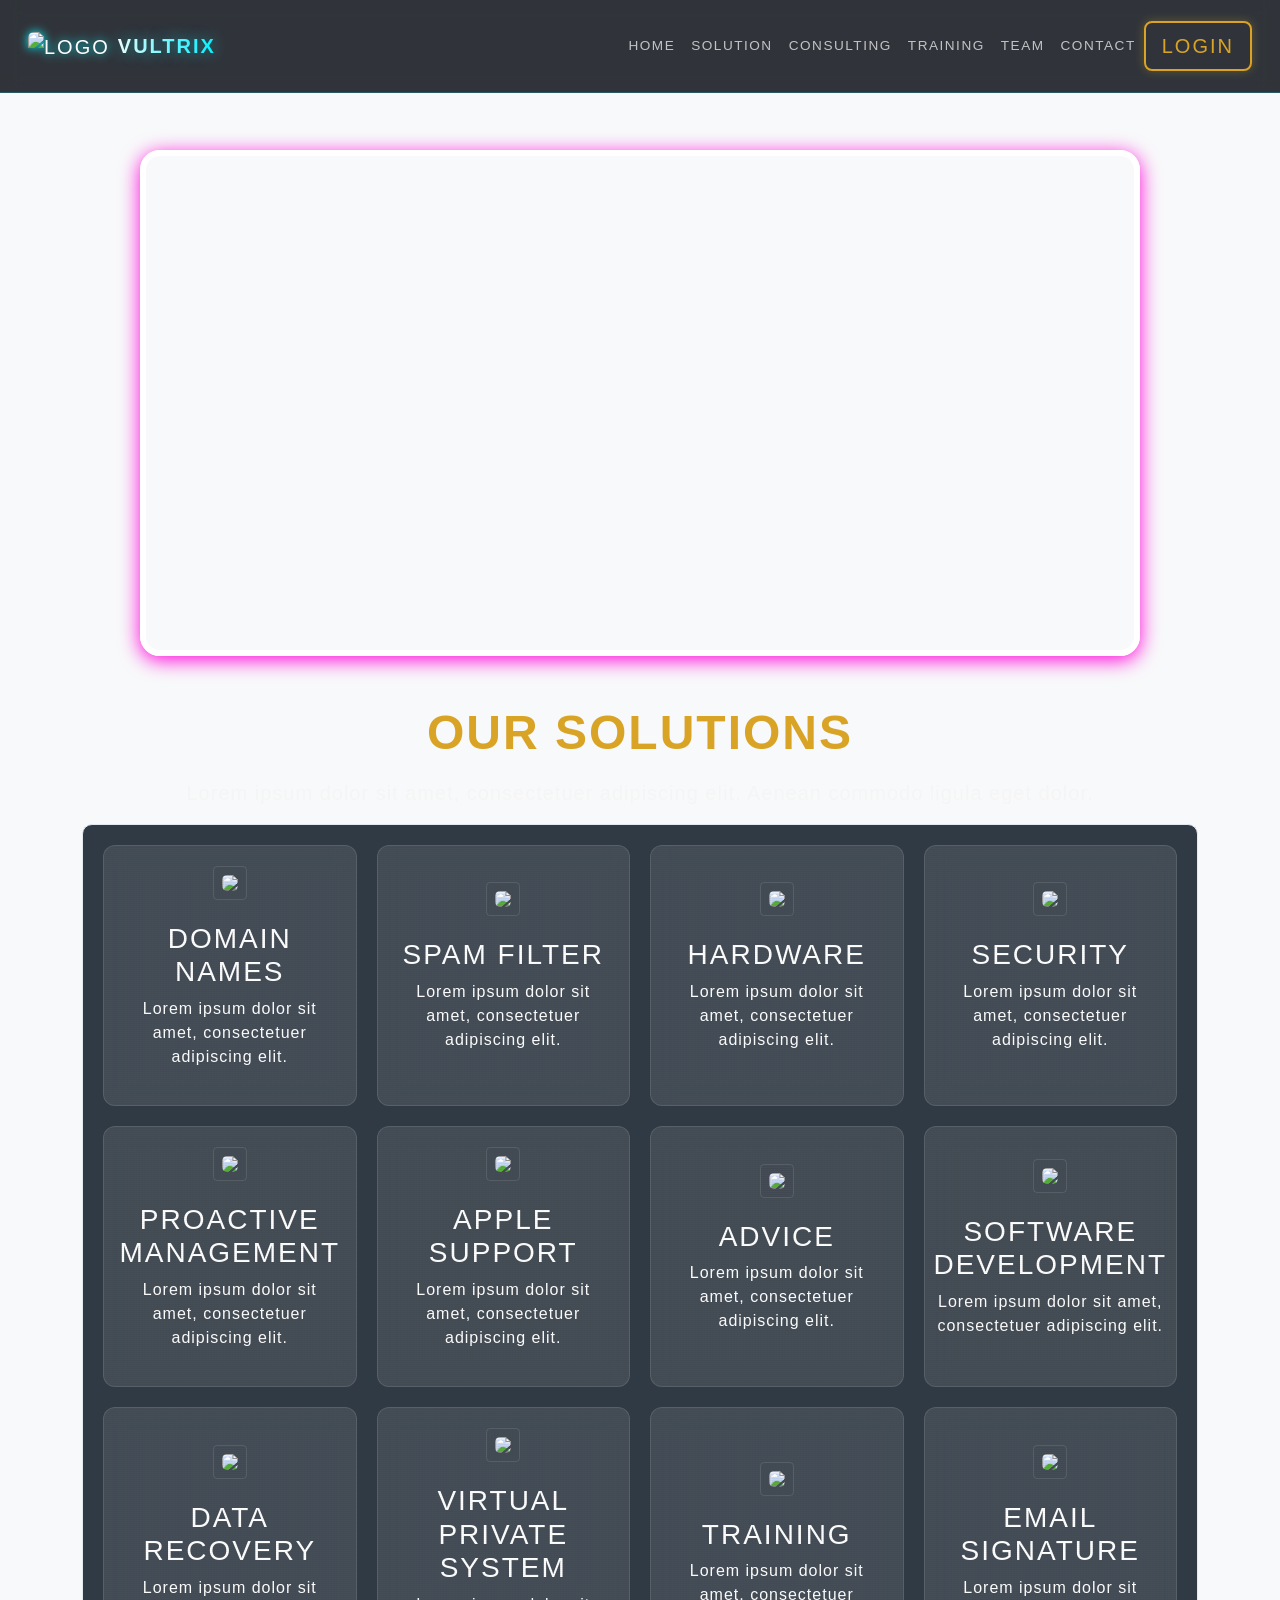
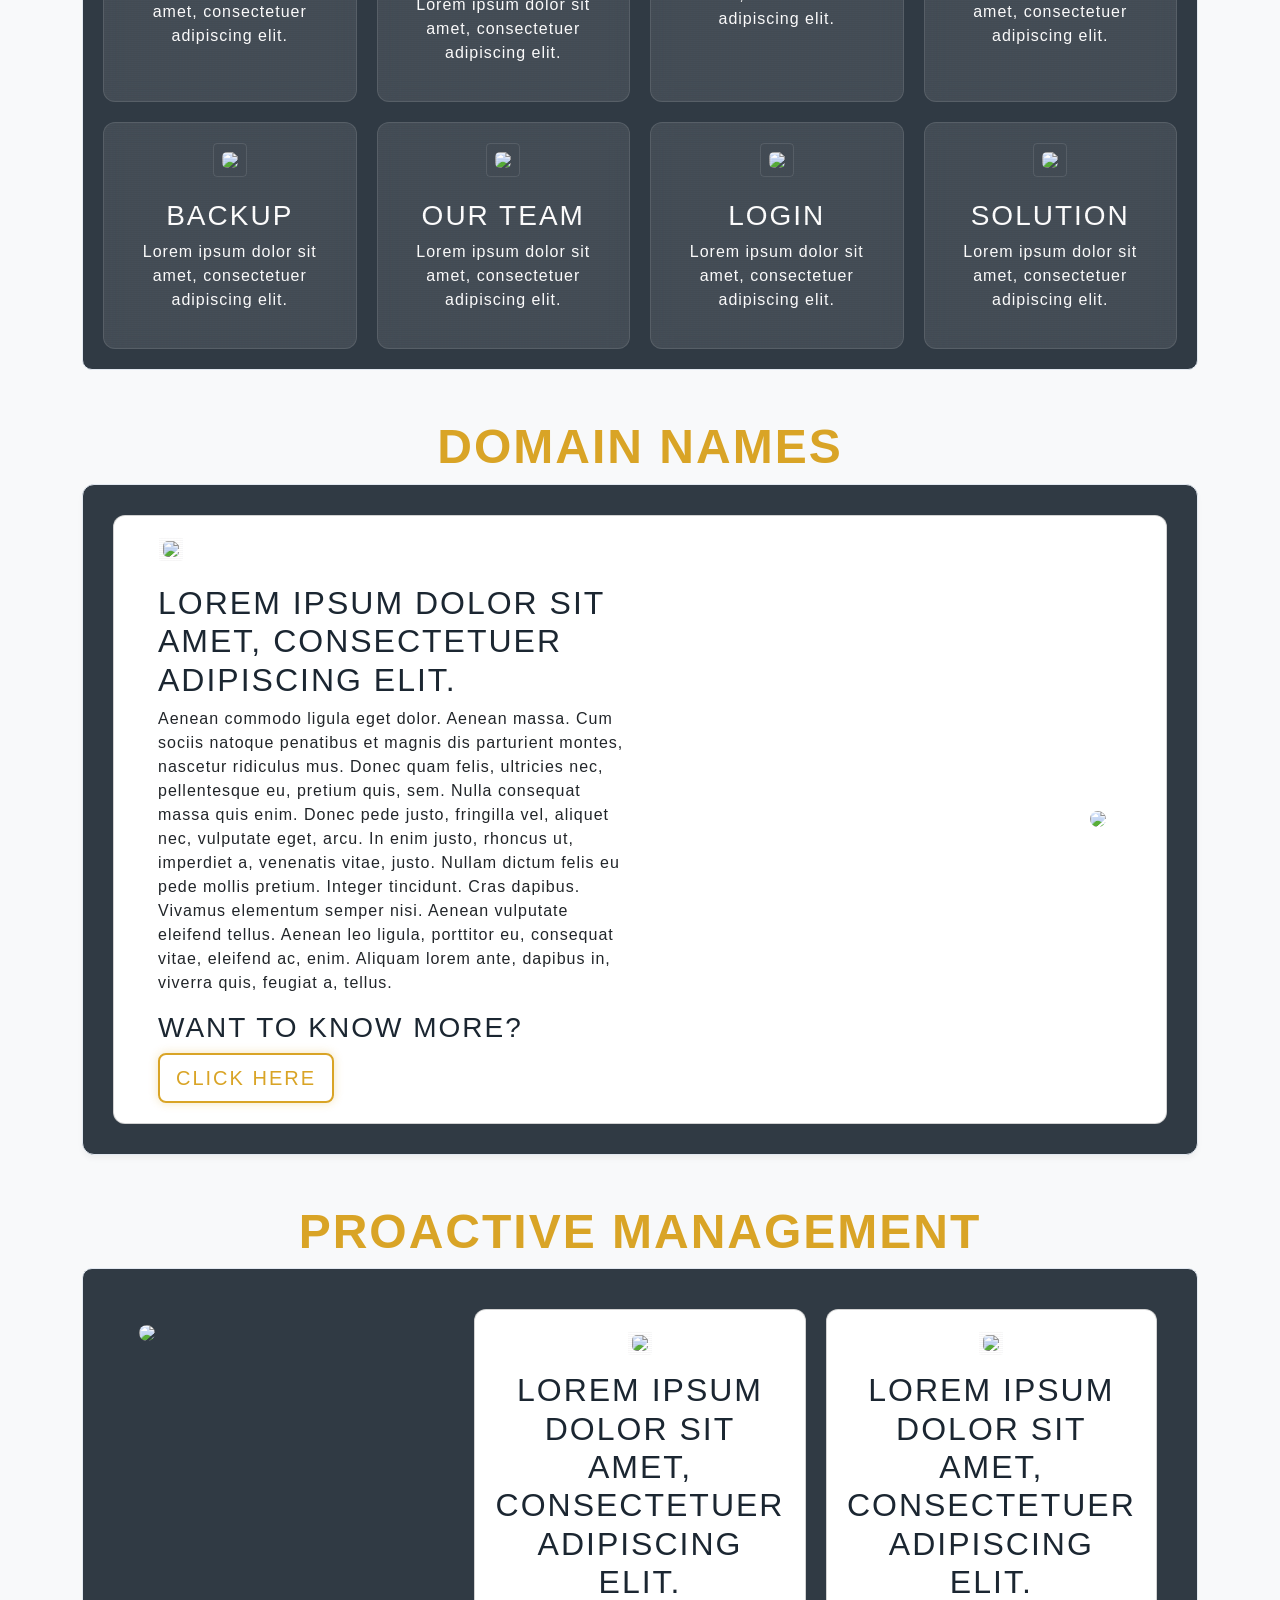
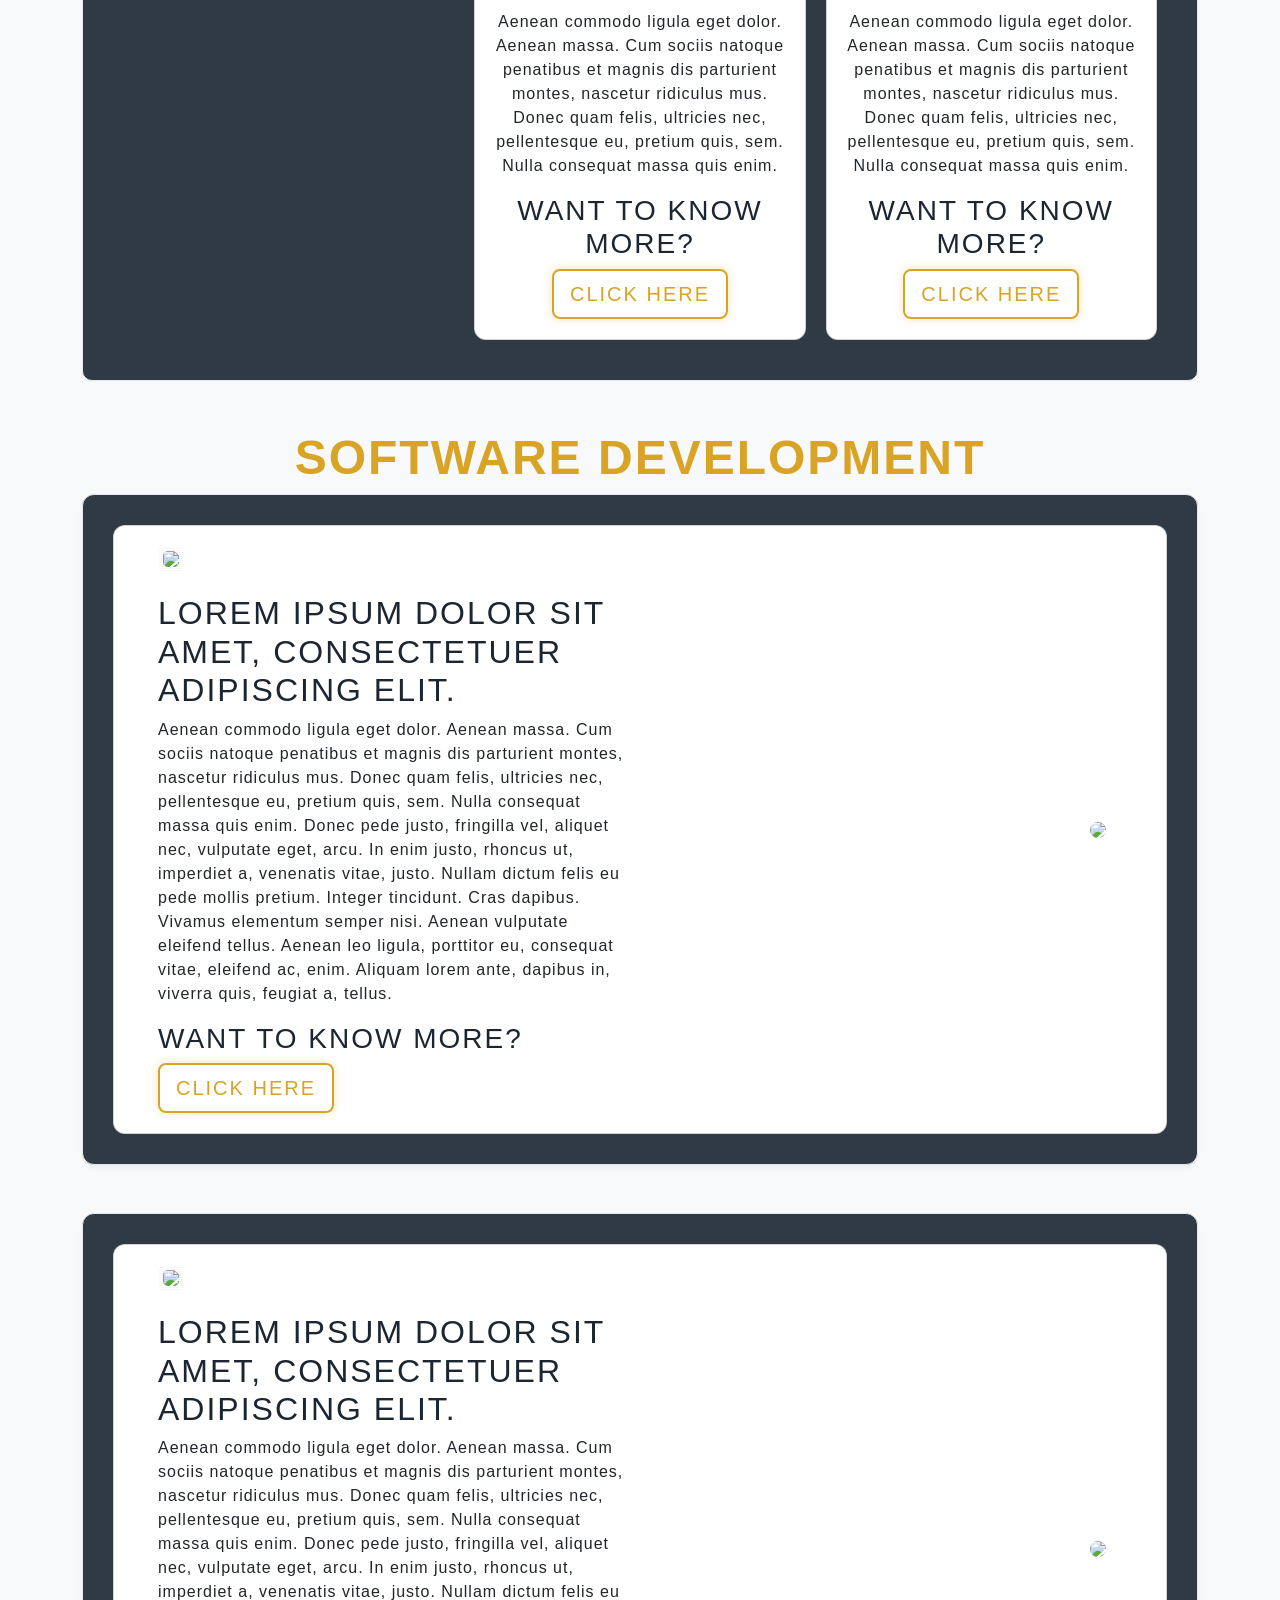
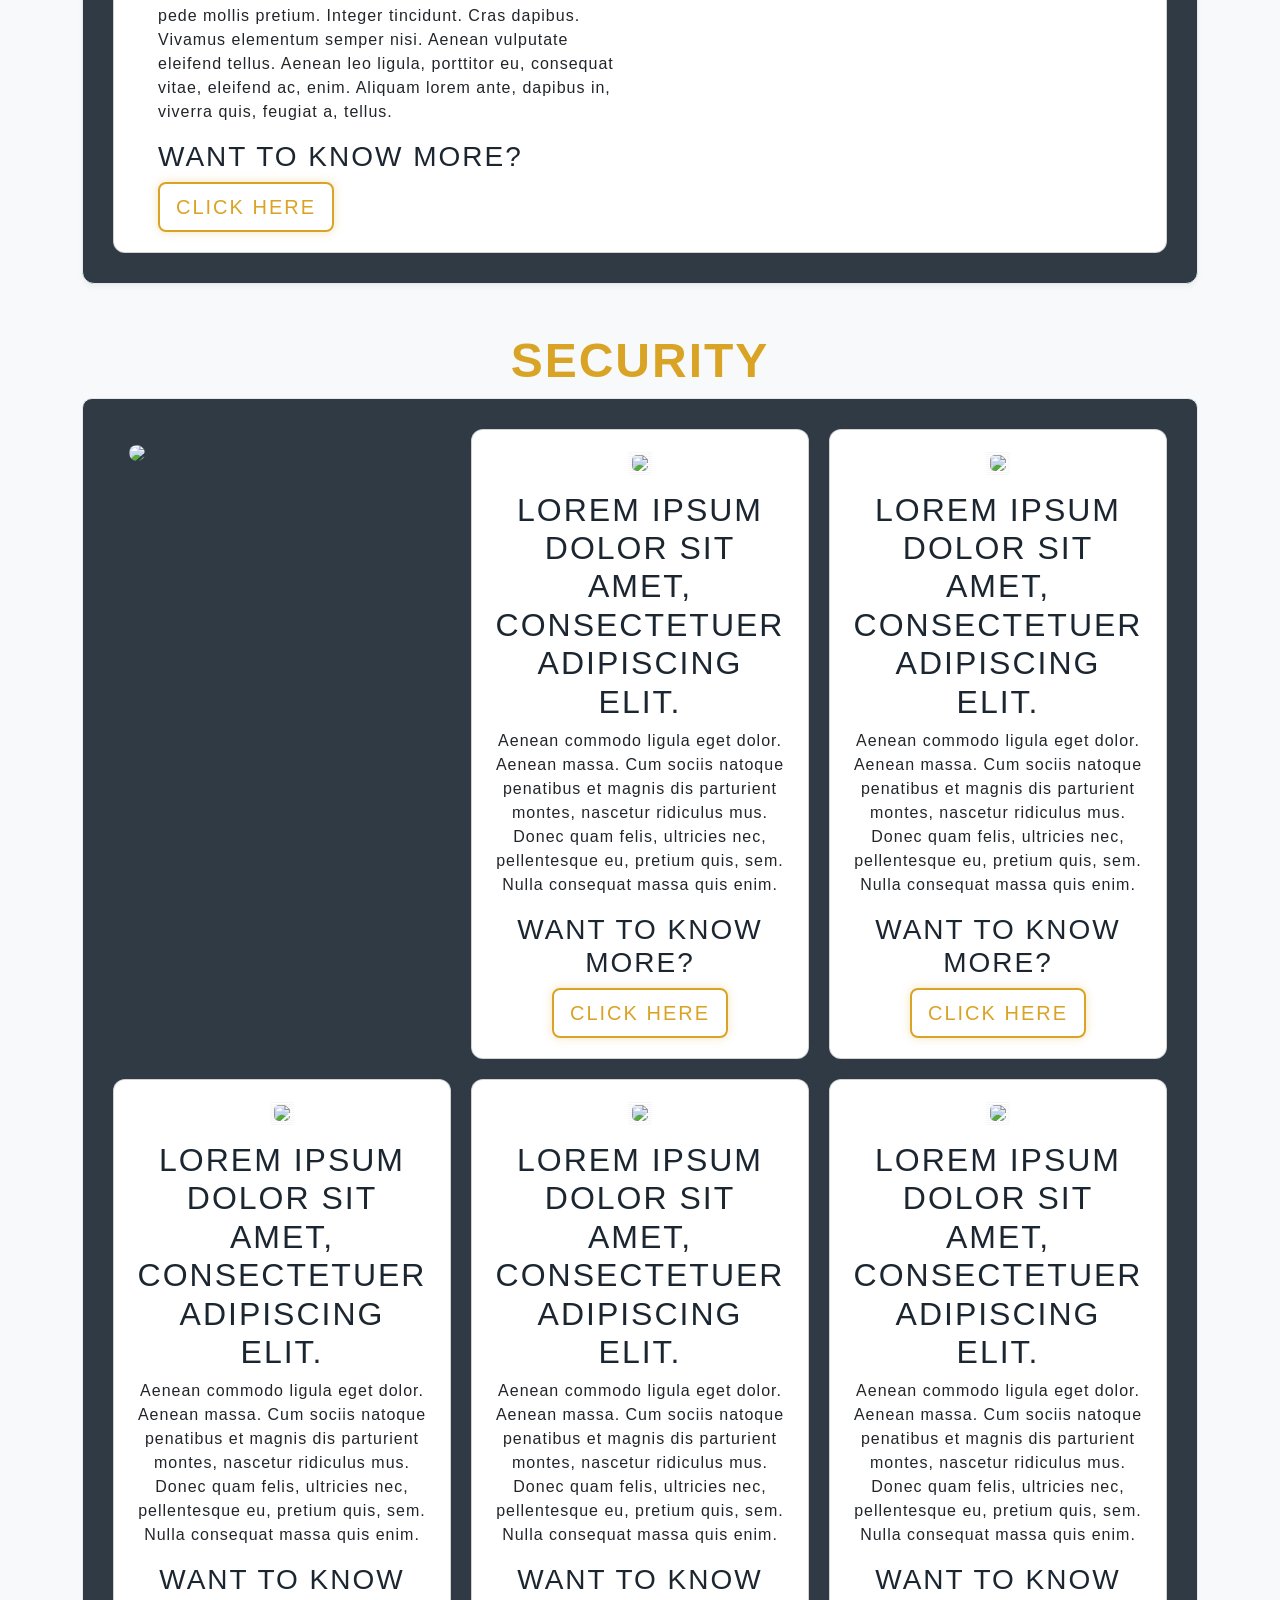
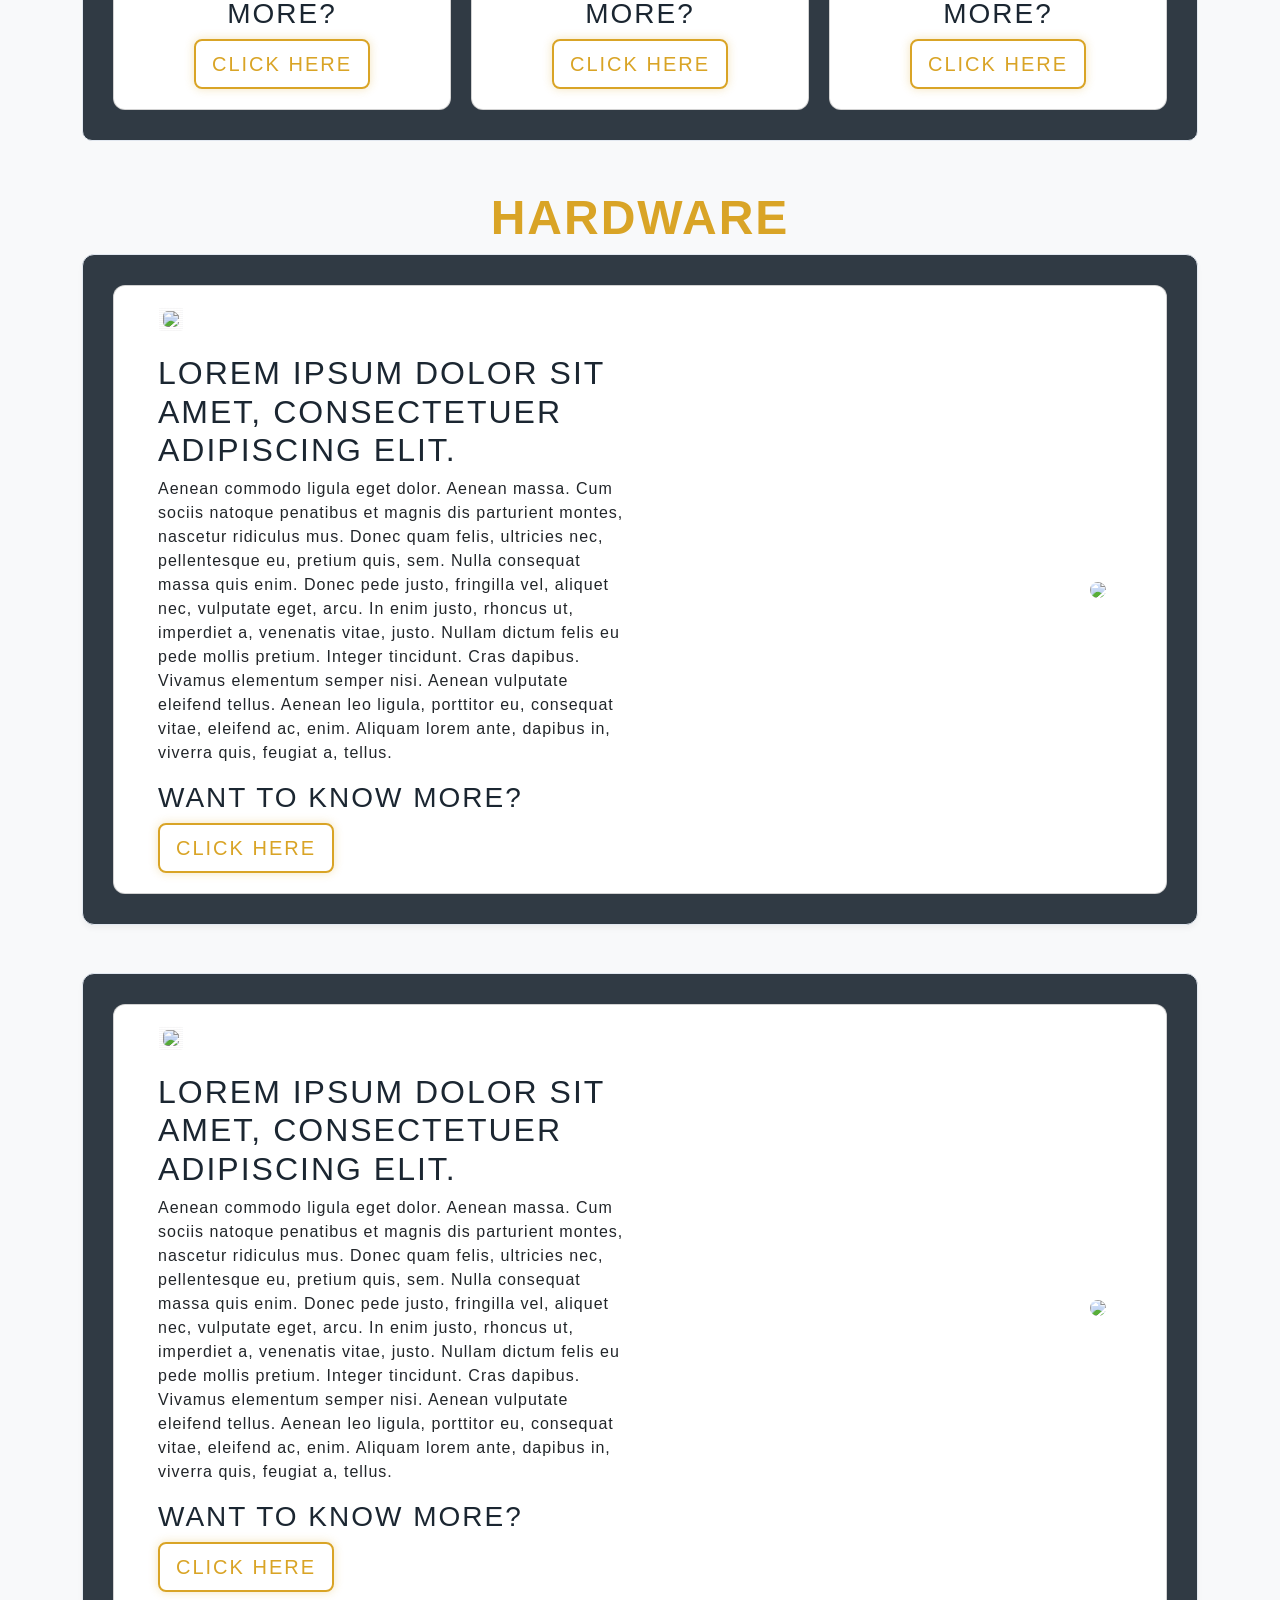
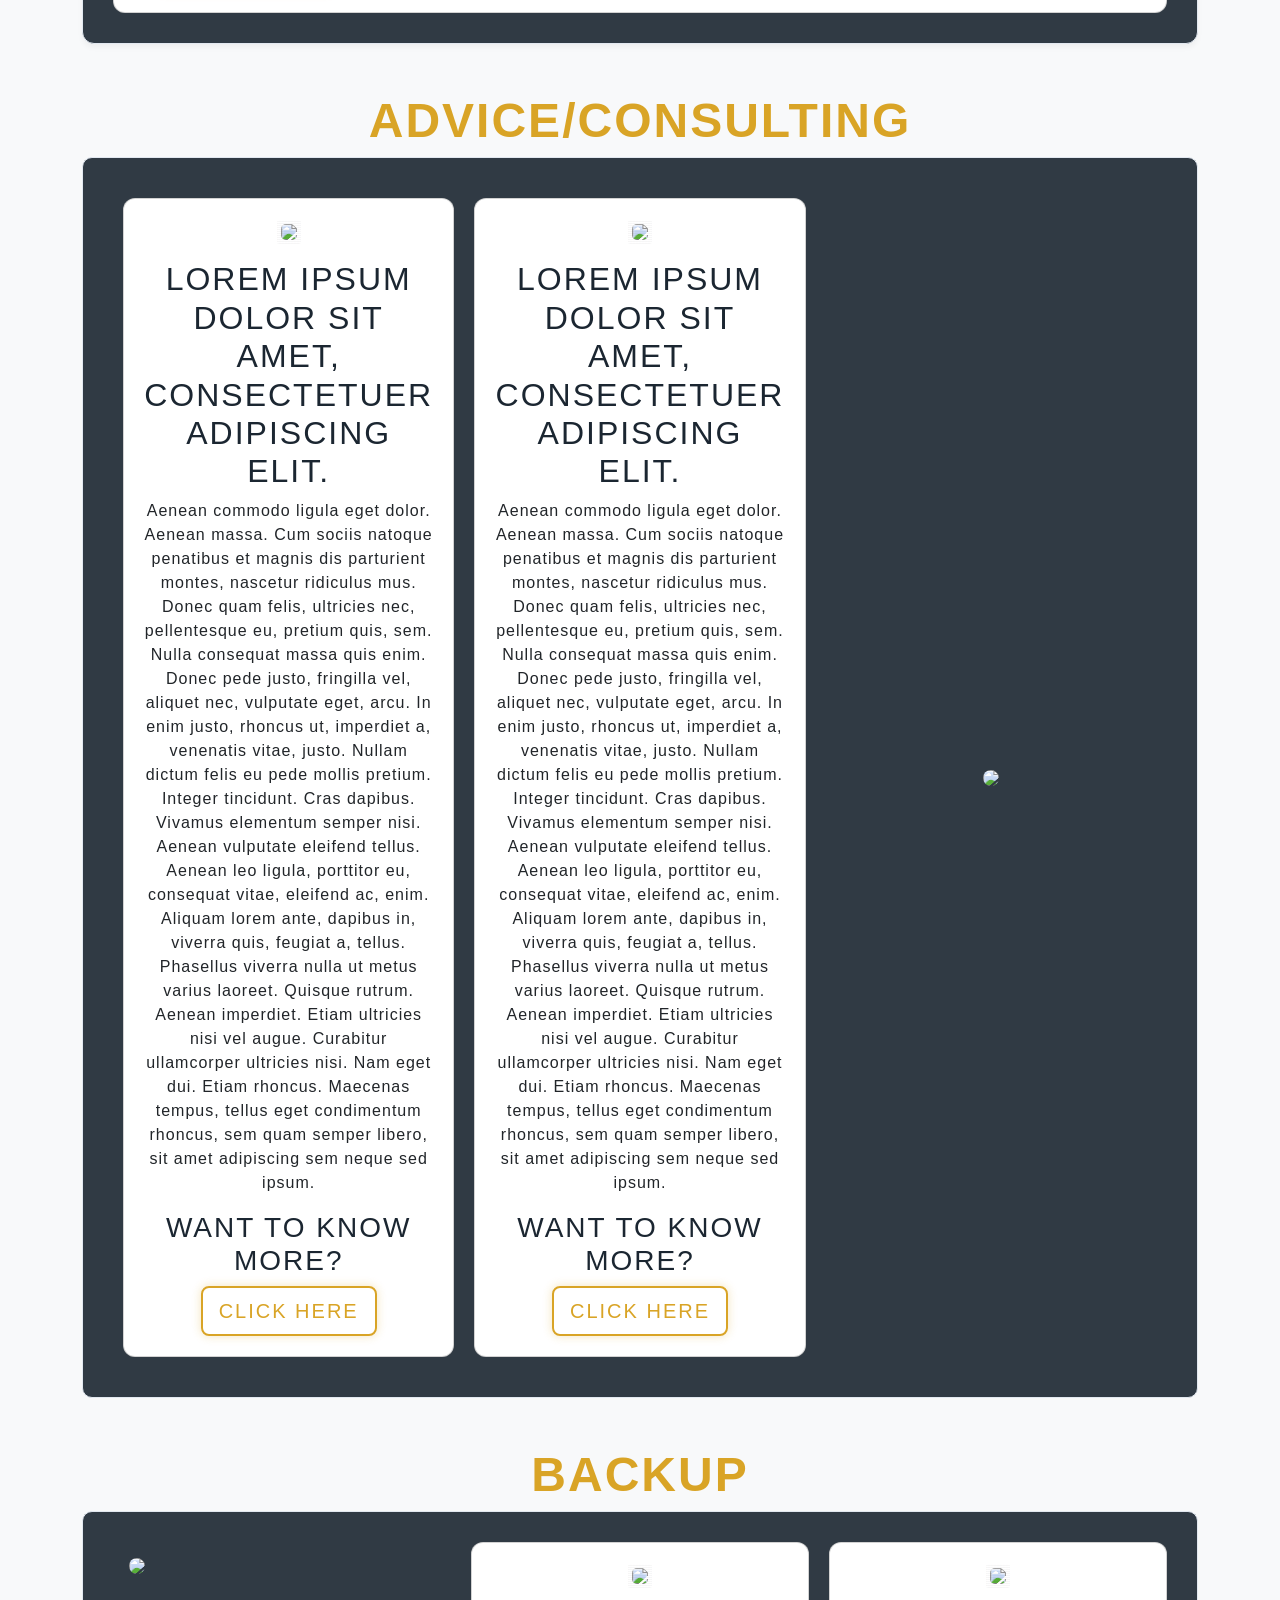
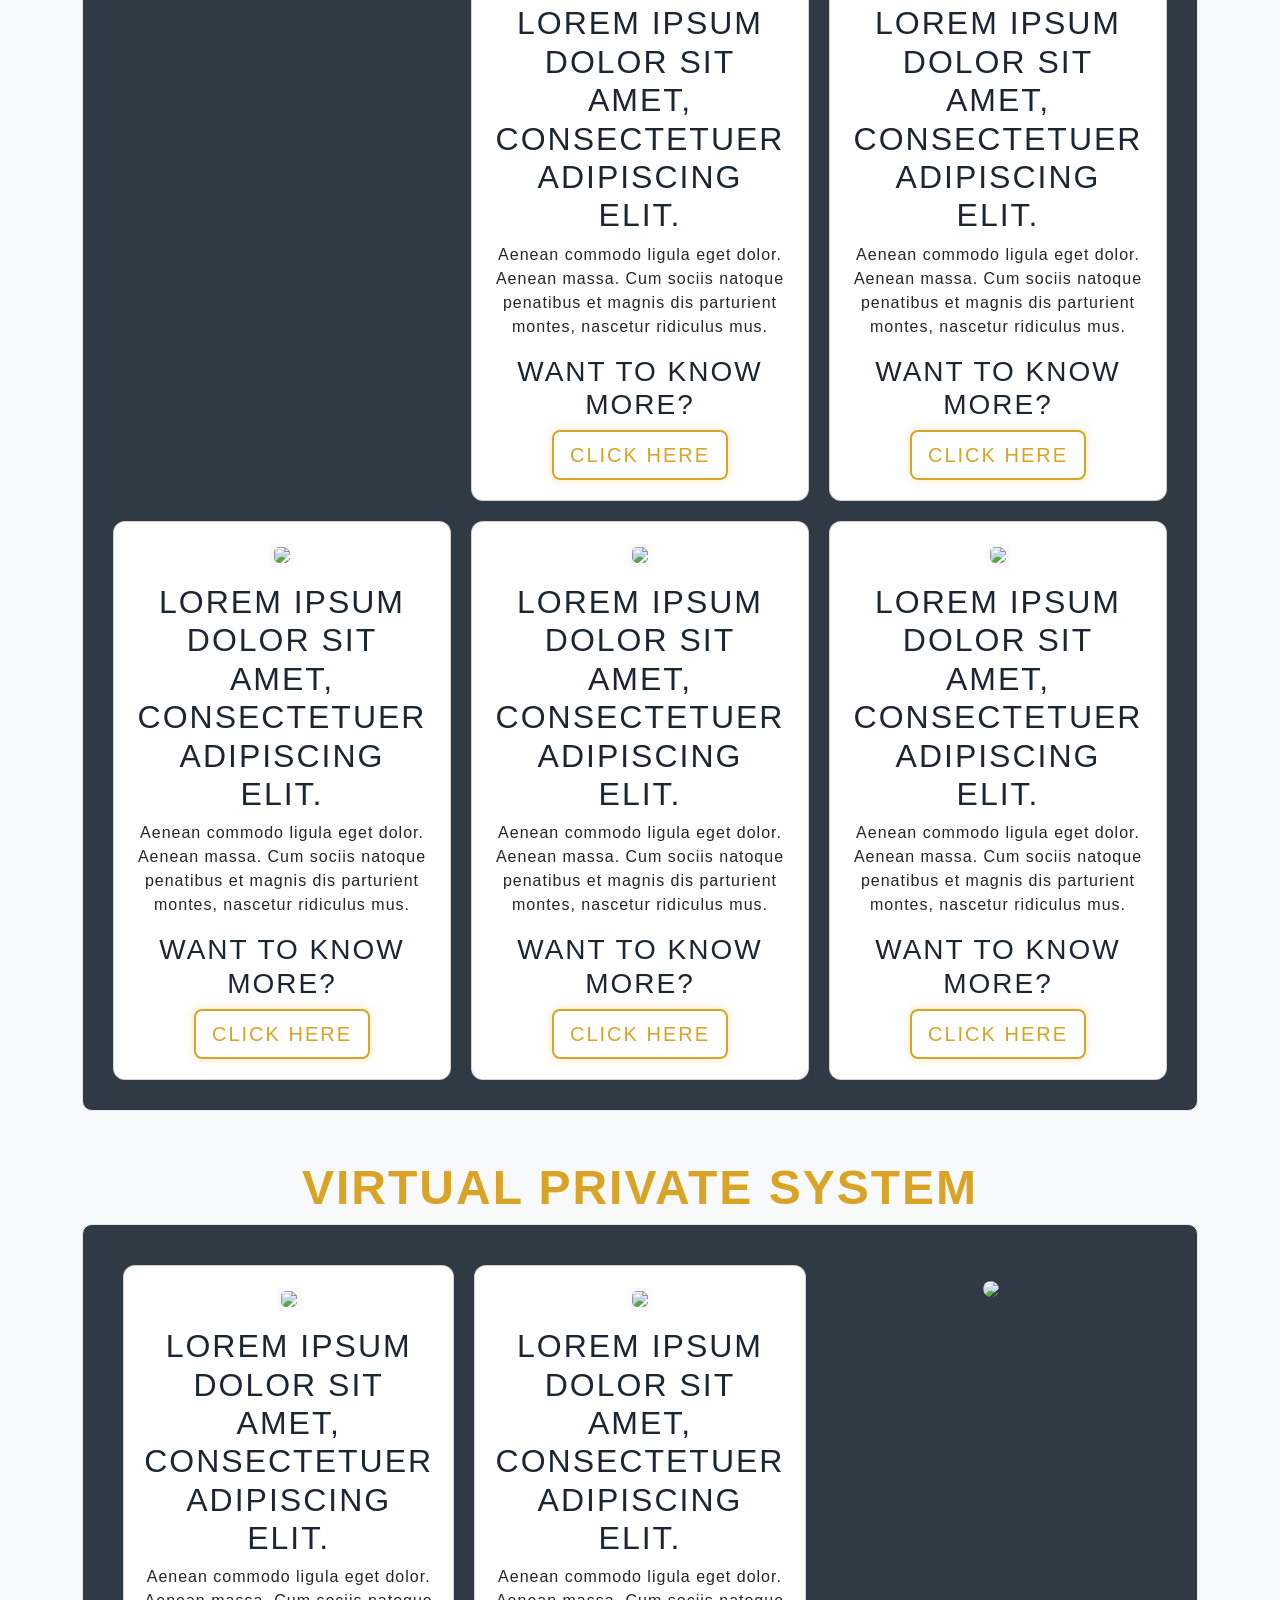
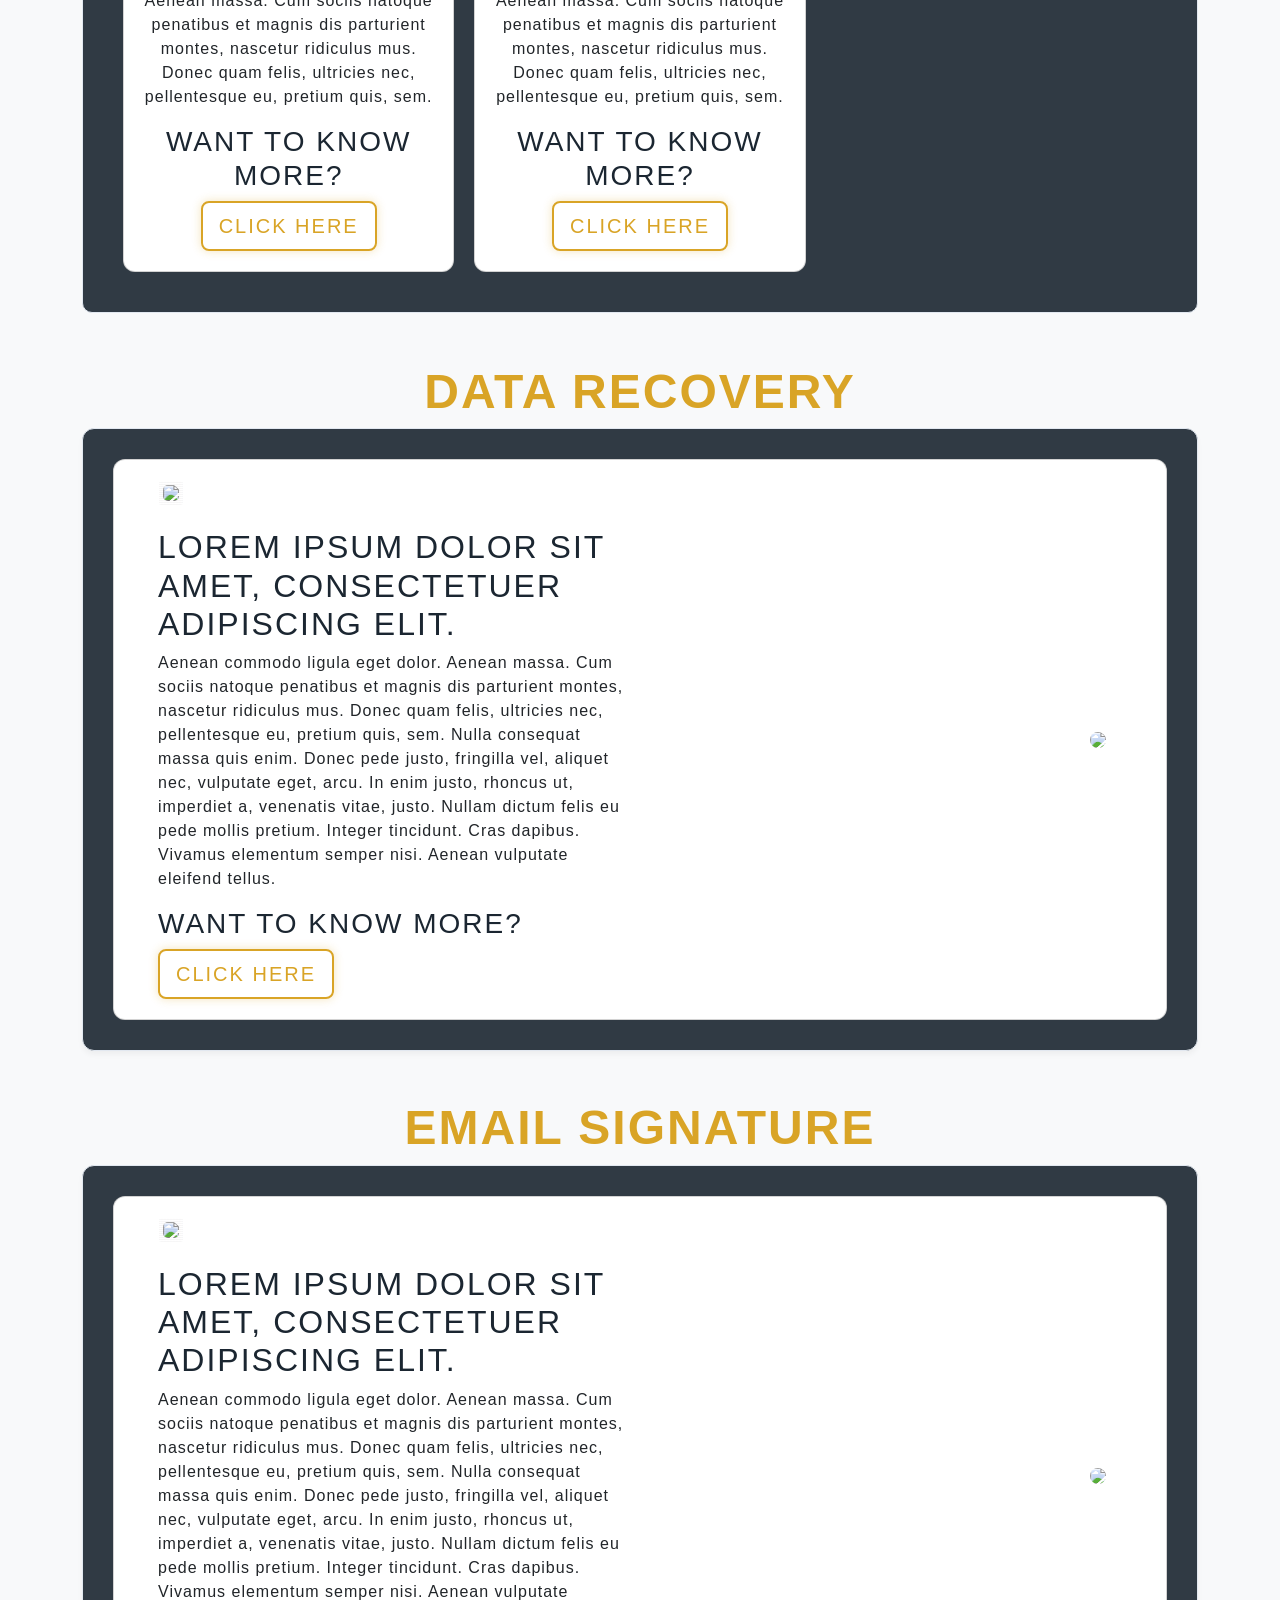
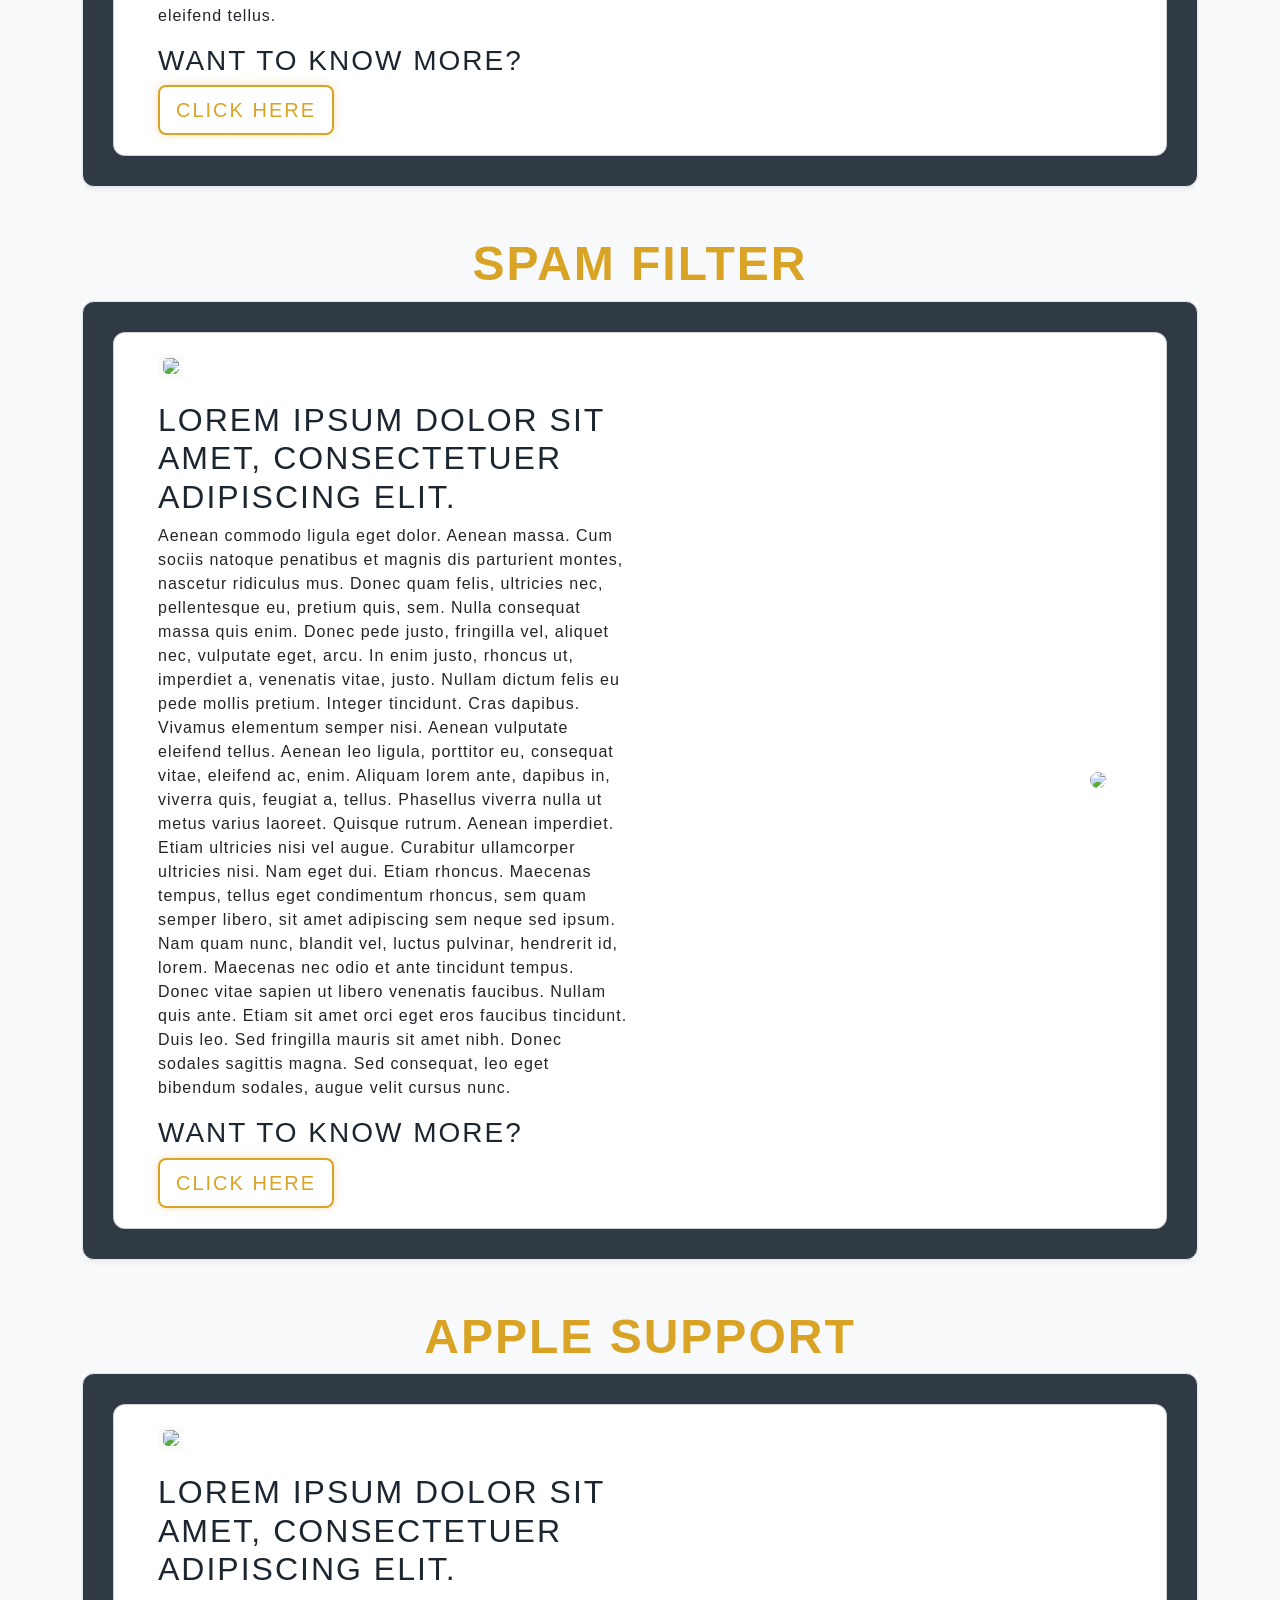
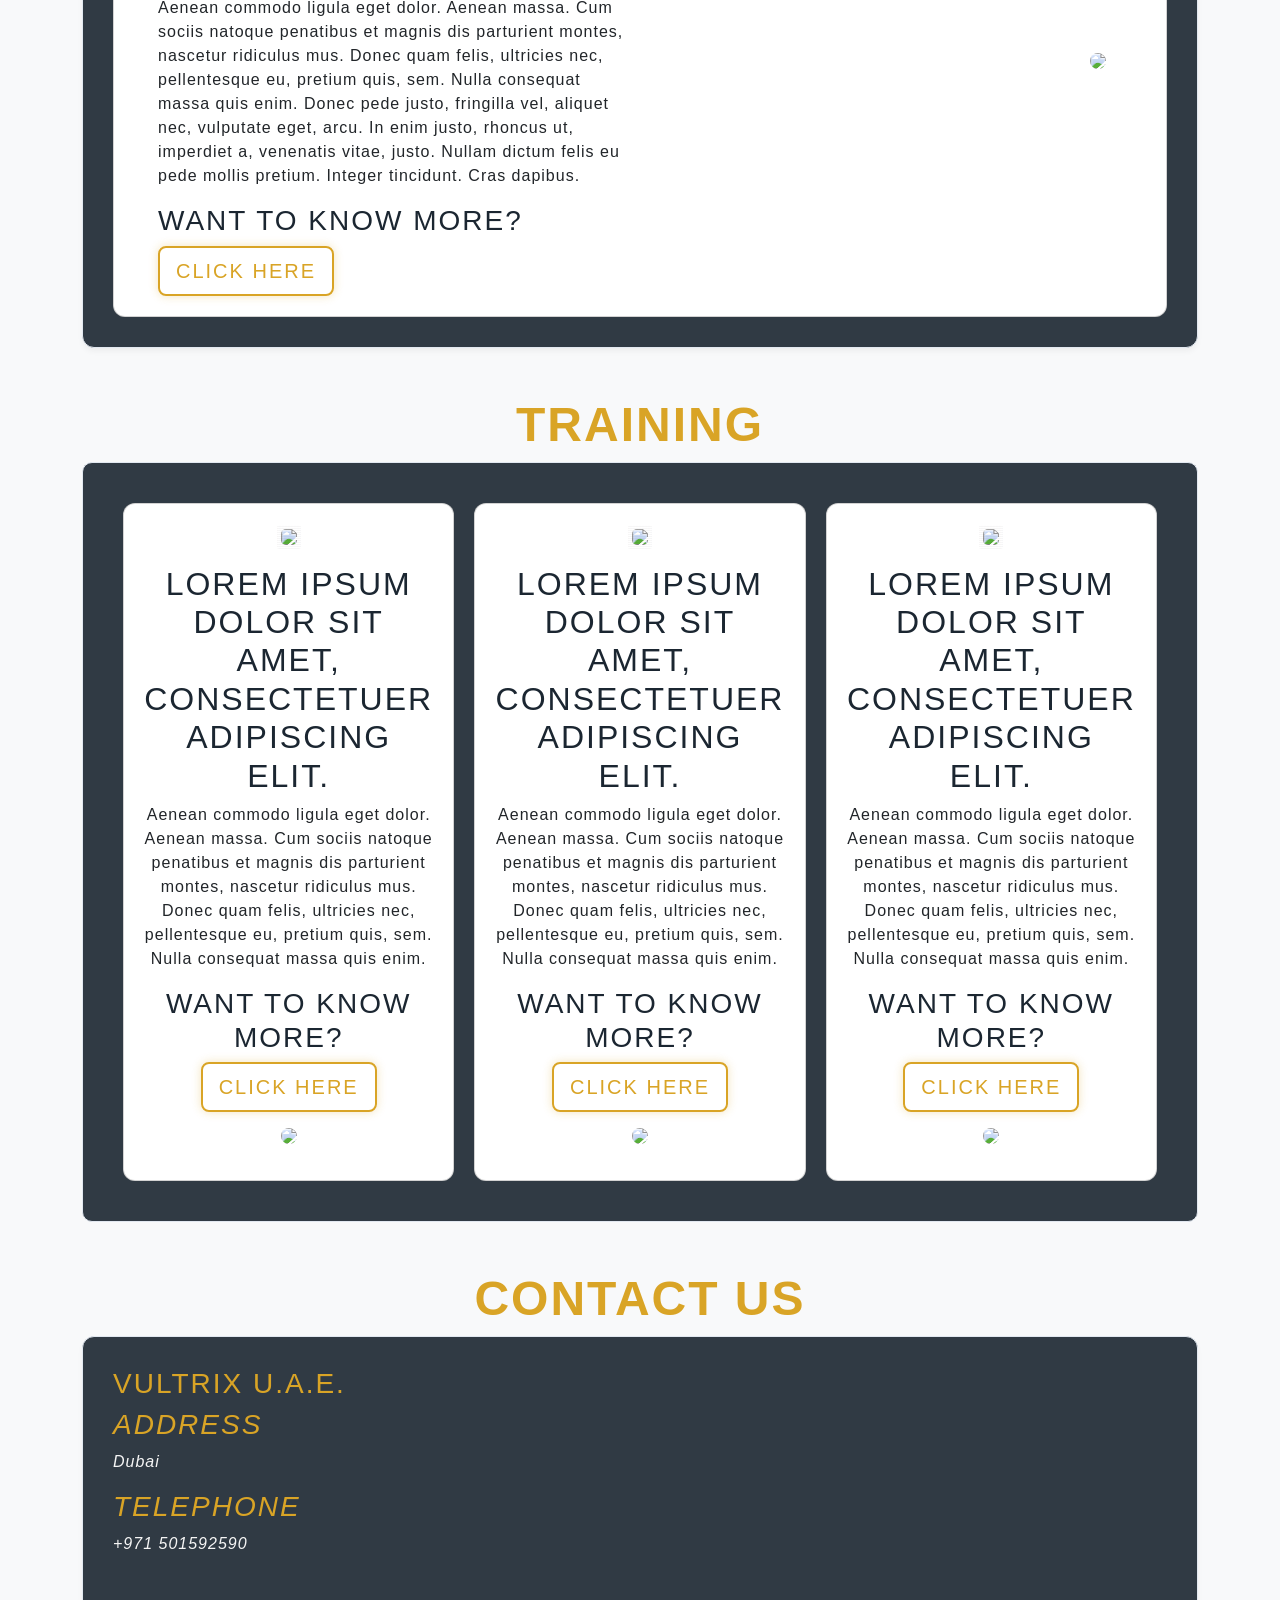
==== commit 287b206d: "Add files via upload" ====
--- a/index.html
+++ b/index.html
@@ -1,4648 +1,1082 @@
 <!doctype html>
 <html lang="en">
 <head>
-
-
-
     <meta charset="utf-8" />
     <meta name="viewport" content="width=device-width, initial-scale=1" />
-    <title>RKG's Digital Weave</title>
+    <title>Vultrix</title>
 
     <!-- Bootstrap 5 CSS (CDN) -->
     <link href="https://cdn.jsdelivr.net/npm/bootstrap@5.3.3/dist/css/bootstrap.min.css"
           rel="stylesheet" />
-    <link href="https://fonts.googleapis.com/css2?family=Orbitron:wght@400;700;900&family=Exo+2:ital,wght@0,300;0,600;1,400&family=JetBrains+Mono:wght@300&display=swap" rel="stylesheet">
-    <link href="https://fonts.googleapis.com/css2?family=Orbitron:wght@400;700&family=Rajdhani:wght@500;700&display=swap" rel="stylesheet">
     <link href="css/style.css" rel="stylesheet" />
-    <link href="css/hover.css" rel="stylesheet" />
-    <link rel="icon" href="images/logo.jpg" sizes="any">
-    <link rel="icon" type="image/svg+xml" href="images/logo.jpg">
-    <link rel="apple-touch-icon" href="images/logo.jpg">
-    <link rel="manifest" href="/site.webmanifest">
-
-
+    <link href="css/upbutton.css" rel="stylesheet" />
+    <link rel="icon" type="image/x-icon" href="images/logo.png">
 </head>
 
-
-<body>
-
-
-
-    <nav class="navbar navbar-expand-sm navbar-dark fixed-top custom-cyber-nav">
+<body class="bg-light">
+
+
+    <nav class="navbar navbar-expand-sm navbar-dark fixed-top futuristic-nav">
     <div class="container-fluid">
-        <a class="navbar-brand d-flex align-items-center gap-2" href="#Home">
+        <a class="navbar-brand d-flex align-items-center gap-2" href="#home">
             <div class="logo-container">
-                <img src="images/logo.jpg" alt="Logo" width="32" height="32" class="rounded-0" />
+                <img src="images/logo.png" alt="Logo" width="40" class="rounded logo-glow" />
             </div>
-            <span class="brand-text">DIGITAL WEAVE</span>
+            <span class="brand-text">VULTRIX</span>
         </a>
 
-        <button class="navbar-toggler" type="button" data-bs-toggle="collapse" data-bs-target="#mainNavbar">
+        <button class="navbar-toggler custom-toggler" type="button" data-bs-toggle="collapse" data-bs-target="#mainNavbar">
             <span class="navbar-toggler-icon"></span>
         </button>
 
         <div class="collapse navbar-collapse" id="mainNavbar">
             <ul class="navbar-nav ms-auto mb-2 mb-sm-0">
-                <li class="nav-item">
-                    <a class="nav-link" href="#Home">// HOME</a>
-                </li>
-                <li class="nav-item">
-                    <a class="nav-link" href="#Guide">// GUIDE</a>
-                </li>
-                <li class="nav-item">
-                    <a class="nav-link" href="#Contact">// CONTACT</a>
-                </li>
+                <li class="nav-item"><a class="nav-link" href="#home">HOME</a></li>
+                <li class="nav-item"><a class="nav-link" href="#solution">SOLUTION</a></li>
+                <li class="nav-item"><a class="nav-link" href="#consulting">CONSULTING</a></li>
+                <li class="nav-item"><a class="nav-link" href="#training">TRAINING</a></li>
+                <li class="nav-item"><a class="nav-link" href="team.html">TEAM</a></li>
+                <li class="nav-item"><a class="nav-link" href="#contact">CONTACT</a></li>
             </ul>
+
+           <!-- Navbar text (non-link content aligned vertically) -->
+                    <span class="navbar-text">
+                        <a href="login.html#login" class="btn btn-custom-gold btn-lg fs-5">Login</a>
+                    </span>
+                </div>
+                </a>
+            </span>
         </div>
     </div>
 </nav>
 
+                   
+</div>
+    </nav>
+
 
     <!-- Home -->
 
-  <section id="Home" class="text-white py-5 mt-5">
-    <div class="container text-center">
+      <div id="home">
+  <section style="background-color:"> <div class="container" style="padding-top: 150px">
+        
         <div class="row g-0 align-items-center justify-content-center">
-            <video autoplay muted loop playsinline 
-                   style="width: 1000px; max-width: 100%; height: auto; object-fit: cover; display: block; border-radius: 0px;" 
-                   class="pulse-glow">
-                <source src="videos/glyph_waves_remix.mp4" type="video/mp4">
-            </video>
+          <video autoplay muted loop playsinline style="width: 1000px; height: auto; object-fit: cover; display: block; border: 6px solid white; border-radius: 20px; box-shadow: 0px 4px 20px rgb(255, 0, 220);" class= "pulse-glow">
+            <source src="videos/huly_laser_remix.mp4" type="video/mp4">
+            Your browser does not support the video tag.
+          </video>
         </div>
 
-        <h1 class="display-4 fw-bold text-center mt-5">Welcome to <br><span style="color: #ff00dc;">RKG's Digital Weave</span></h1>
-
-        <p class="lead mt-3 text-center container" style="max-width: 800px; opacity: 0.8;">
-            Digital Weave represents the intricate and interconnected nature of computers, networks, and the internet. 
-            The phrase <span style="color: #00f2ff;">"connecting the threads"</span> emphasizes how these elements form the fabric of our modern digital world.
-        </p>
-
-        <div class="mt-4 text-center">
-            <a href="https://www.facebook.com/rkgsdigitalweave/" class="btn btn-cyber">
-                FOLLOW ON FACEBOOK
-            </a>
-        </div>
-    </div>
-</section>
-
-
-
-    <!-- AI Prompt Gallery -->
-
-    <section id="Guide" class="text-white py-5">
-    <div class="container text-center">
-        <h1 class="display-4 fw-bold mb-5" style="border-bottom: 2px solid #ff00dc; display: inline-block; padding-bottom: 10px;">
-            DIGITAL GUIDE
-        </h1>
-
-        <div class="row">
-
-    <!------------------------------------>
-
-   <div class="col-md-4 text-center mt-5 image-container">
-                <div style="cursor: pointer;" onclick="openPreview('images/1.jpg', 'What is a Computer?')">
-                    <img src="images/1.jpg" 
-                         class="img-fluid pulse-glow" 
-                         width="400" 
-                         style="border-radius: 0px;"
-                         alt="What is a Computer?">
-                    <p class="mt-3" style="color: #00f2ff; font-family: 'Orbitron'; font-size: 1.1rem;">[ WHAT IS A COMPUTER? ]</p>
+      </div> </div>
+  </section>
+</div>
+
+    <!-- Solution -->
+    <div id="solution">
+
+    <section style="background-color:">
+
+        <div class="container mt-5">
+            <div>
+                <h1 class="display-5 fw-bold text-center" style="color: #D9A426; ">Our Solutions</h1>
+                <p class="lead mt-3 text-center" style="color: #F5F5F5;">Lorem ipsum dolor sit amet, consectetuer adipiscing elit. Aenean commodo ligula eget dolor.</h3>
+            </div>
+
+            <div class="services-grid" style="border-radius: 10px; background-color: rgba(27, 38, 49, 0.9); padding: 20px;">
+
+               <div class="card bento-card" style="background: rgba(255, 255, 255, 0.1); backdrop-filter: blur(10px); -webkit-backdrop-filter: blur(10px);">
+               <a class="nav-link" href="#domain">
+                <div class="icon-box bento-card p-2" style="border: 2px solid; display: inline-block; line-height: 0;">
+                        <img src="images/domain.jpg" style="width: 80px; height: auto; border-radius:5px"/>
+                    </div>
+                        <h3 style="color: white;">Domain Names</h3>
+                        <p style="color: white;">Lorem ipsum dolor sit amet, consectetuer adipiscing elit.</p>
+                    </a>
+                    
                 </div>
-  
-
-    <details>
-                    <summary>ACCESS_DATABASE_DETAILS</summary>
-                    <div style="color: #aaa; font-size: 0.85rem; text-align: left;">
-    
-    This infographic provides a clear and accessible introduction to the concept of computing. It defines a computer simply as an electronic device that manipulates information or data, emphasizing its role in processing digital content.
-    <br>
-    To illustrate this definition, the graphic showcases three primary forms of modern hardware:
-    <br>
-    Desktop: The traditional powerhouse for fixed workspaces.
-    <br>
-    Laptop: The portable solution for mobile productivity.
-    <br>
-    Tablet: The touch-centric device for on-the-go media and light tasks.
-    </a>
-  </div>
-  </details>
-
-    <div id="imageModal" class="image-modal" onclick="this.style.display='none'">
-    <div class="modal-content-wrapper">
-        <img id="modalImg" src="" alt="Large Preview">
-        <p id="modalCaption" class="lead text-white mt-3"></p>
-        <span class="close-btn">&times;</span>
-    </div>
-    </div>
-    </div>
-
-    <!------------------------------------>
-
-
-     <div class="col-md-4 text-center mt-5 image-container">
-                <div style="cursor: pointer;" onclick="openPreview('images/2.jpg', '𝗧𝗵𝗲 𝗩𝗼𝗻 𝗡𝗲𝘂𝗺𝗮𝗻𝗻 𝗔𝗿𝗰𝗵𝗶𝘁𝗲𝗰𝘁𝘂𝗿𝗲')">
-                    <img src="images/2.jpg" 
-                         class="img-fluid pulse-glow" 
-                         width="400" 
-                         style="border-radius: 0px;"
-                         alt="𝗧𝗵𝗲 𝗩𝗼𝗻 𝗡𝗲𝘂𝗺𝗮𝗻𝗻 𝗔𝗿𝗰𝗵𝗶𝘁𝗲𝗰𝘁𝘂𝗿𝗲">
-                    <p class="mt-3" style="color: #00f2ff; font-family: 'Orbitron'; font-size: 1.1rem;">[THE VON NEUMANN 𝗔RCHITECTURE]</p>
+                
+                <div class="card bento-card" style="background: rgba(255, 255, 255, 0.1); backdrop-filter: blur(10px); -webkit-backdrop-filter: blur(10px);">
+                 <a class="nav-link" href="#spam">
+                     <div class="icon-box bento-card p-2" style="border: 2px solid; display: inline-block; line-height: 0;">
+                        <img src="images/spam.jpg" style="width: 80px; height: auto; border-radius:5px">
+                    </div>
+                        <h3 style="color: white;">Spam Filter</h3>
+                        <p style="color: white;">Lorem ipsum dolor sit amet, consectetuer adipiscing elit.</p>
+                    </a>
                 </div>
 
-    <details>
-  <summary>ACCESS_DATABASE_DETAILS</summary>
-    
-    <div style="color: #aaa; font-size: 0.85rem; text-align: left;">
-    
-    Understanding the Von Neumann Architecture<br>
-    Key Components: CPU, Memory, I/O<br>
-    The Von Neumann Architecture is the foundational design for modern computers. It proposes a structure where both program instructions and data are stored in the same memory space.<br>
-    As depicted in the diagram, the system typically consists of three primary units:<br>
-    CPU (Central Processing Unit): The "brain" that executes instructions.<br>
-    Memory (RAM): Used for storing both data and instructions for quick access.<br>
-    I/O (Input/Output): Devices that handle communication between the computer and the outside world.<br>
-    Despite being conceptualized decades ago, this architecture remains the standard for most computing systems used today.
-    </a>
-  </div>
-  </details>
-
-    <div id="imageModal" class="image-modal" onclick="this.style.display='none'">
-    <div class="modal-content-wrapper">
-        <img id="modalImg" src="" alt="Large Preview">
-        <p id="modalCaption" class="lead text-white mt-3"></p>
-        <span class="close-btn">&times;</span>
-    </div>
-    </div>
-    </div>
-
-    <!------------------------------------>
-
-    <div class="col-md-4 text-center mt-5 image-container">
-                <div style="cursor: pointer;" onclick="openPreview('images/3.jpg', '𝗔 𝗯𝗿𝗶𝗲𝗳 𝗵𝗶𝘀𝘁𝗼𝗿𝘆 𝗼𝗳 𝗰𝗼𝗺𝗽𝘂𝘁𝗶𝗻𝗴')">
-                    <img src="images/3.jpg" 
-                         class="img-fluid pulse-glow" 
-                         width="400" 
-                         style="border-radius: 0px;"
-                         alt="𝗔 𝗯𝗿𝗶𝗲𝗳 𝗵𝗶𝘀𝘁𝗼𝗿𝘆 𝗼𝗳 𝗰𝗼𝗺𝗽𝘂𝘁𝗶𝗻𝗴">
-                    <p class="mt-3" style="color: #00f2ff; font-family: 'Orbitron'; font-size: 1.1rem;">[A BRIEF HISTORY OF COMPUTING]</p>
+                    <div class="card bento-card" style="background: rgba(255, 255, 255, 0.1); backdrop-filter: blur(10px); -webkit-backdrop-filter: blur(10px);">
+                     <a class="nav-link" href="#hardware">
+                         <div class="icon-box bento-card p-2" style="border: 2px solid; display: inline-block; line-height: 0;">
+                            <img src="images/hardware.jpg" style="width: 80px; height: auto; border-radius:5px">
+                        </div>
+                            <h3 style="color: white;">Hardware</h3>
+                            <p style="color: white;">Lorem ipsum dolor sit amet, consectetuer adipiscing elit.</p>
+                        </a>
+                    </div>
+
+                <div class="card bento-card" style="background: rgba(255, 255, 255, 0.1); backdrop-filter: blur(10px); -webkit-backdrop-filter: blur(10px);">
+                <a class="nav-link" href="#security">
+                     <div class="icon-box bento-card p-2" style="border: 2px solid; display: inline-block; line-height: 0;">
+                        <img src="images/security.jpg" style="width: 80px; height: auto; border-radius:5px"/>
+                    </div>
+                        <h3 style="color: white;">Security</h3>
+                        <p style="color: white;">Lorem ipsum dolor sit amet, consectetuer adipiscing elit.</p>
+                    </a>
                 </div>
 
-  <details>
-  <summary>ACCESS_DATABASE_DETAILS</summary>
-    
-    <div style="color: #aaa; font-size: 0.85rem; text-align: left;">
-    This infographic, titled "1 Brief History Computing (From the Ababaus to the Modern PC)," provides a visual timeline of the evolution of calculation and data processing. It tracks the journey from ancient manual tools to the sophisticated digital workstations we use today.
-    <br>
-    Key Observations<br>
-    The image highlights the dramatic miniaturization and democratization of technology. While early machines like the Mark I or the ACE occupied entire rooms and required specialized operators, the transition to the Commodore PET and eventually the Modern PC shows how computing became personal, accessible, and vastly more powerful.
-    <br>
-    Note: The graphic contains a few minor typos (e.g., "Ababaus" for Abacus, "Encne" for Engine, and "Comnodre" for Commodore), likely as a result of its design style or generation process, but the historical trajectory remains clear.
-    </a>
-  </div>
-  </details>
-
-    <div id="imageModal" class="image-modal" onclick="this.style.display='none'">
-    <div class="modal-content-wrapper">
-        <img id="modalImg" src="" alt="Large Preview">
-        <p id="modalCaption" class="lead text-white mt-3"></p>
-        <span class="close-btn">&times;</span>
-    </div>
-    </div>
-    </div>
-
-    <!------------------------------------>
-
-      <div class="col-md-4 text-center mt-5 image-container">
-                <div style="cursor: pointer;" onclick="openPreview('images/4.jpg', '𝗧𝘆𝗽𝗲𝘀 𝗼𝗳 𝗰𝗼𝗺𝗽𝘂𝘁𝗲𝗿𝘀')">
-                    <img src="images/4.jpg" 
-                         class="img-fluid pulse-glow" 
-                         width="400" 
-                         style="border-radius: 0px;"
-                         alt="𝗧𝘆𝗽𝗲𝘀 𝗼𝗳 𝗰𝗼𝗺𝗽𝘂𝘁𝗲𝗿𝘀">
-                    <p class="mt-3" style="color: #00f2ff; font-family: 'Orbitron'; font-size: 1.1rem;">[TYPES OF COMPUTERS]</p>
+            <div class="card bento-card" style="background: rgba(255, 255, 255, 0.1); backdrop-filter: blur(10px); -webkit-backdrop-filter: blur(10px);">
+             <a class="nav-link" href="#proactive">
+                 <div class="icon-box bento-card p-2" style="border: 2px solid; display: inline-block; line-height: 0;">
+                    <img src="images/proactive.jpg" style="width: 80px; height: auto; border-radius:5px"/>
                 </div>
-
-     <details>
-  <summary>ACCESS_DATABASE_DETAILS</summary>
-    
-    <div style="color: #aaa; font-size: 0.85rem; text-align: left;">
-    
-    This image is a simple infographic titled "Types Computers" that categorizes computer hardware into four main levels of scale and power.
-    <br>
-    Computer Categories:<br>
-    Desktop: Personal computers designed for a fixed location (monitor and tower).
-    <br>
-    Laptop: Portable personal computers with integrated screens and keyboards.
-    <br>
-    Servers: High-powered machines designed to provide data and services to other computers.
-    <br>
-    Supercomputers: Massive systems built for extreme processing speeds and complex scientific calculations.
-    <br>
-    The graphic uses "Lorem ipsum" placeholder text for the descriptions, suggesting it is a template or a draft design rather than a finished educational resource.
-    </a>
-  </div>
-  </details>
-
-    <div id="imageModal" class="image-modal" onclick="this.style.display='none'">
-    <div class="modal-content-wrapper">
-        <img id="modalImg" src="" alt="Large Preview">
-        <p id="modalCaption" class="lead text-white mt-3"></p>
-        <span class="close-btn">&times;</span>
-    </div>
-    </div>
-    </div>
-
-    <!------------------------------------>
-
-    <div class="col-md-4 text-center mt-5 image-container">
-                <div style="cursor: pointer;" onclick="openPreview('images/5.jpg', 'The Central Processing Unit')">
-                    <img src="images/5.jpg" 
-                         class="img-fluid pulse-glow" 
-                         width="400" 
-                         style="border-radius: 0px;"
-                         alt="The Central Processing Unit">
-                    <p class="mt-3" style="color: #00f2ff; font-family: 'Orbitron'; font-size: 1.1rem;">[THE CENTRAL PROCESSING UNIT]</p>
+                    <h3 style="color: white;">Proactive Management</h3>
+                    <p style="color: white;">Lorem ipsum dolor sit amet, consectetuer adipiscing elit.</p>
+                </a>
+            </div>
+
+            <div class="card bento-card" style="background: rgba(255, 255, 255, 0.1); backdrop-filter: blur(10px); -webkit-backdrop-filter: blur(10px);">
+            <a class="nav-link" href="#apple">
+                <div class="icon-box bento-card p-2" style="border: 2px solid; display: inline-block; line-height: 0;">
+                    <img src="images/apple.jpg" style="width: 80px; height: auto; border-radius:5px"/>
                 </div>
-
-
-     <details>
-  <summary>ACCESS_DATABASE_DETAILS</summary>
-    
-    <div style="color: #aaa; font-size: 0.85rem; text-align: left;">
-    
-    This image is an educational graphic that explains the role of a Central Processing Unit (CPU).
-    <br>
-    It uses a simple, flat-design illustration of a processor chip and defines it as the "brain" of the computer. In short, the CPU is the primary component responsible for interpreting and executing most of the commands from the computer's hardware and software.
-    </a>
-  </div>
-  </details>
-
-    <div id="imageModal" class="image-modal" onclick="this.style.display='none'">
-    <div class="modal-content-wrapper">
-        <img id="modalImg" src="" alt="Large Preview">
-        <p id="modalCaption" class="lead text-white mt-3"></p>
-        <span class="close-btn">&times;</span>
-    </div>
-    </div>
-    </div>
-
-    <!------------------------------------>
-
-      <div class="col-md-4 text-center mt-5 image-container">
-                <div style="cursor: pointer;" onclick="openPreview('images/6.jpg', 'Memory')">
-                    <img src="images/6.jpg" 
-                         class="img-fluid pulse-glow" 
-                         width="400" 
-                         style="border-radius: 0px;"
-                         alt="Memory">
-                    <p class="mt-3" style="color: #00f2ff; font-family: 'Orbitron'; font-size: 1.1rem;">[MEMORY]</p>
+                    <h3 style="color: white;">Apple Support</h3>
+                    <p style="color: white;">Lorem ipsum dolor sit amet, consectetuer adipiscing elit.</p>
+                </a>
+            </div>
+
+            <div class="card bento-card" style="background: rgba(255, 255, 255, 0.1); backdrop-filter: blur(10px); -webkit-backdrop-filter: blur(10px);">
+             <a class="nav-link" href="#consulting">
+                 <div class="icon-box bento-card p-2" style="border: 2px solid; display: inline-block; line-height: 0;">
+                    <img src="images/advice.jpg" style="width: 80px; height: auto; border-radius:5px">
                 </div>
-
-      <details>
-  <summary>ACCESS_DATABASE_DETAILS</summary>
-    
-    <div style="color: #aaa; font-size: 0.85rem; text-align: left;">
-    
-    
-    This infographic highlights the core differences between RAM (Random Access Memory) and ROM (Read-Only Memory).
-    <br>
-    RAM acts as a computer's temporary, high-speed workspace that stores active data and instructions, but it is "volatile," meaning everything is erased the moment the power is turned off.
-    <br>
-    In contrast, ROM provides permanent, "non-volatile" storage for essential firmware, ensuring that critical data remains intact even without power, though it generally operates at slower read speeds than RAM.
-    </a>
-  </div>
-  </details>
-
-    <div id="imageModal" class="image-modal" onclick="this.style.display='none'">
-    <div class="modal-content-wrapper">
-        <img id="modalImg" src="" alt="Large Preview">
-        <p id="modalCaption" class="lead text-white mt-3"></p>
-        <span class="close-btn">&times;</span>
-    </div>
-    </div>
-    </div>
-
-     <!------------------------------------>
-
-      <div class="col-md-4 text-center mt-5 image-container">
-                <div style="cursor: pointer;" onclick="openPreview('images/7.jpg', '𝗦𝘁𝗼𝗿𝗮𝗴𝗲 𝗗𝗲𝘃𝗶𝗰𝗲𝘀')">
-                    <img src="images/7.jpg" 
-                         class="img-fluid pulse-glow" 
-                         width="400" 
-                         style="border-radius: 0px;"
-                         alt="𝗦𝘁𝗼𝗿𝗮𝗴𝗲 𝗗𝗲𝘃𝗶𝗰𝗲𝘀">
-                    <p class="mt-3" style="color: #00f2ff; font-family: 'Orbitron'; font-size: 1.1rem;">[STORAGE DEVICES]</p>
+                    <h3 style="color: white;">Advice</h3>
+                    <p style="color: white;">Lorem ipsum dolor sit amet, consectetuer adipiscing elit.</p>
+                </a>
+            </div>
+
+                <div class="card bento-card" style="background: rgba(255, 255, 255, 0.1); backdrop-filter: blur(10px); -webkit-backdrop-filter: blur(10px);">
+                <a class="nav-link" href="#software">
+                     <div class="icon-box bento-card p-2" style="border: 2px solid; display: inline-block; line-height: 0;">
+                        <img src="images/software.jpg" style="width: 80px; height: auto; border-radius:5px" >
+                    </div>
+                        <h3 style="color: white;">Software Development</h3>
+                        <p style="color: white;">Lorem ipsum dolor sit amet, consectetuer adipiscing elit.</p>
+                    </a>
                 </div>
 
-    <details>
-  <summary>ACCESS_DATABASE_DETAILS</summary>
-    
-    <div style="color: #aaa; font-size: 0.85rem; text-align: left;">
-
-    
-    This image is a simplified educational infographic highlighting three common types of computer storage devices:
-    <br>
-    Hard Disk Drive (HDD): Uses mechanical spinning platters and a moving head to read/write data; known for high capacity at a lower cost.
-    <br>
-    Solid State Drive (SSD): Uses flash memory with no moving parts, making it significantly faster and more durable than an HDD.
-    <br>
-    Optical Drive: Uses lasers to read or write data on removable discs like CDs, DVDs, or Blu-rays.
-    </a>
-  </div>
-  </details>
-
-    <div id="imageModal" class="image-modal" onclick="this.style.display='none'">
-    <div class="modal-content-wrapper">
-        <img id="modalImg" src="" alt="Large Preview">
-        <p id="modalCaption" class="lead text-white mt-3"></p>
-        <span class="close-btn">&times;</span>
-    </div>
-    </div>
-    </div>
-   
-
-     <!------------------------------------>
-
-      <div class="col-md-4 text-center mt-5 image-container">
-                <div style="cursor: pointer;" onclick="openPreview('images/8.jpg', '𝗜𝗻𝗽𝘂𝘁/𝗢𝘂𝘁𝗽𝘂𝘁 𝗗𝗲𝘃𝗶𝗰𝗲𝘀 (𝗜/𝗢)')">
-                    <img src="images/8.jpg" 
-                         class="img-fluid pulse-glow" 
-                         width="400" 
-                         style="border-radius: 0px;"
-                         alt="𝗜𝗻𝗽𝘂𝘁/𝗢𝘂𝘁𝗽𝘂𝘁 𝗗𝗲𝘃𝗶𝗰𝗲𝘀 (𝗜/𝗢)">
-                    <p class="mt-3" style="color: #00f2ff; font-family: 'Orbitron'; font-size: 1.1rem;">[INPUT/OUTPUT DEVICES (I/O)]</p>
-                </div>
-
-    <details>
-  <summary>ACCESS_DATABASE_DETAILS</summary>
-    
-    <div style="color: #aaa; font-size: 0.85rem; text-align: left;">
-
-    
-    This image is an educational infographic about Input/Output (I/O) Devices, which are the physical hardware tools used to communicate with a computer.
-    <br>
-    It breaks them down into two categories:
-    <br>
-    Input Devices: Tools like keyboards (for typing data) and mice (for navigating the screen) that send information into the computer.
-    <br>
-    Output Devices: Tools like monitors (for visual display) and printers (for physical copies) that receive information from the computer to present to the user.
-    </a>
-  </div>
-  </details>
-
-    <div id="imageModal" class="image-modal" onclick="this.style.display='none'">
-    <div class="modal-content-wrapper">
-        <img id="modalImg" src="" alt="Large Preview">
-        <p id="modalCaption" class="lead text-white mt-3"></p>
-        <span class="close-btn">&times;</span>
-    </div>
-    </div>
-    </div>
-
-     <!------------------------------------>
-
-      <div class="col-md-4 text-center mt-5 image-container">
-                <div style="cursor: pointer;" onclick="openPreview('images/9.jpg', '𝗧𝗵𝗲 𝗠𝗼𝘁𝗵𝗲𝗿𝗯𝗼𝗮𝗿𝗱 𝗮𝗻𝗱 𝗼𝘁𝗵𝗲𝗿 𝗶𝗻𝘁𝗲𝗿𝗻𝗮𝗹 𝗰𝗼𝗺𝗽𝗼𝗻𝗲𝗻𝘁𝘀')">
-                    <img src="images/9.jpg" 
-                         class="img-fluid pulse-glow" 
-                         width="400" 
-                         style="border-radius: 0px;"
-                         alt="𝗧𝗵𝗲 𝗠𝗼𝘁𝗵𝗲𝗿𝗯𝗼𝗮𝗿𝗱 𝗮𝗻𝗱 𝗼𝘁𝗵𝗲𝗿 𝗶𝗻𝘁𝗲𝗿𝗻𝗮𝗹 𝗰𝗼𝗺𝗽𝗼𝗻𝗲𝗻𝘁𝘀">
-                    <p class="mt-3" style="color: #00f2ff; font-family: 'Orbitron'; font-size: 1.1rem;">[THE MOTHERBOARD AND OTHER INTERNAL COMPONENTS]</p>
-                </div>
-
-       <details>
-  <summary>ACCESS_DATABASE_DETAILS</summary>
-    
-    <div style="color: #aaa; font-size: 0.85rem; text-align: left;">
-
-    This image is an educational infographic titled "The Motherboard: The Central Hub of Your Computer." It uses a clean, categorized layout to explain the role of a motherboard in four main sections:
-    <br>
-    What It Is: Defines it as the main printed circuit board (PCB) that connects all parts of a computer.
-    <br>
-    Key Components: Lists essential hardware connections like the CPU socket, RAM slots, and expansion slots.
-    <br>
-    Main Functions: Explains how it handles data transfer, power distribution, and system boot-up.
-    <br>
-    An Analogy: Compares the motherboard to "City Infrastructure," acting as the pathways that connect essential buildings.
-    <br>
-    Essentially, it portrays the motherboard as the "nervous system" or foundation that allows every other computer component to communicate.
-    </a>
-  </div>
-  </details>
-
-    <div id="imageModal" class="image-modal" onclick="this.style.display='none'">
-    <div class="modal-content-wrapper">
-        <img id="modalImg" src="" alt="Large Preview">
-        <p id="modalCaption" class="lead text-white mt-3"></p>
-        <span class="close-btn">&times;</span>
-    </div>
-    </div>
-    </div>
-
-    <!------------------------------------>
-
-      <div class="col-md-4 text-center mt-5 image-container">
-                <div style="cursor: pointer;" onclick="openPreview('images/10.jpg', 'What is a Software?')">
-                    <img src="images/10.jpg" 
-                         class="img-fluid pulse-glow" 
-                         width="400" 
-                         style="border-radius: 0px;"
-                         alt="What is a Software?">
-                    <p class="mt-3" style="color: #00f2ff; font-family: 'Orbitron'; font-size: 1.1rem;">[WHAT IS A SOFTWARE?]</p>
-                </div>
-
-      <details>
-  <summary>ACCESS_DATABASE_DETAILS</summary>
-    
-    <div style="color: #aaa; font-size: 0.85rem; text-align: left;">
-
-    This image is an educational infographic that defines software as the "brain" of a computer and breaks it down into two main categories:
-    <br>
-    System Software: The foundational layer that manages hardware and runs the computer (e.g., Windows, macOS, and drivers).
-    <br>
-    Application Software: The programs users interact with to perform specific tasks (e.g., Microsoft Word, web browsers, and games).
-    <br>
-    The graphic emphasizes that System Software "enables" Application Software to function, making the computer a useful tool for the user.
-    </a>
-  </div>
-  </details>
-
-    <div id="imageModal" class="image-modal" onclick="this.style.display='none'">
-    <div class="modal-content-wrapper">
-        <img id="modalImg" src="" alt="Large Preview">
-        <p id="modalCaption" class="lead text-white mt-3"></p>
-        <span class="close-btn">&times;</span>
-    </div>
-    </div>
-    </div>
-
-     <!------------------------------------>
-
-       <div class="col-md-4 text-center mt-5 image-container">
-                <div style="cursor: pointer;" onclick="openPreview('images/11.jpg', 'Introduction to Operating Systems')">
-                    <img src="images/11.jpg" 
-                         class="img-fluid pulse-glow" 
-                         width="400" 
-                         style="border-radius: 0px;"
-                         alt="Introduction to Operating Systems">
-                    <p class="mt-3" style="color: #00f2ff; font-family: 'Orbitron'; font-size: 1.1rem;">[INTRODUCTION TO OPERATING SYSTEMS]</p>
-                </div>
-
-
-     <details>
-  <summary>ACCESS_DATABASE_DETAILS</summary>
-    
-    <div style="color: #aaa; font-size: 0.85rem; text-align: left;">
-
-    This infographic provides a high-level overview of Operating Systems (OS), framing them as the essential "foundation" of computing.
-    <br>
-    It breaks the concept down into three main areas:
-    <br>
-    What They Do: Acts as the manager for hardware (CPU, memory), provides the interface you interact with, and runs your apps.
-    <br>
-    Why We Need Them: They make computers easier to use, ensure the system stays stable, and protect your data.
-    <br>
-    The Connection: The central diagram illustrates that the OS sits directly between Hardware and Software, acting as the vital bridge that allows them to communicate.
-    </a>
-  </div>
-  </details>
-
-    <div id="imageModal" class="image-modal" onclick="this.style.display='none'">
-    <div class="modal-content-wrapper">
-        <img id="modalImg" src="" alt="Large Preview">
-        <p id="modalCaption" class="lead text-white mt-3"></p>
-        <span class="close-btn">&times;</span>
-    </div>
-    </div>
-    </div>
-
-    <!------------------------------------>
-
-    <div class="col-md-4 text-center mt-5 image-container">
-                <div style="cursor: pointer;" onclick="openPreview('images/12.jpg', 'Common Operating Systems')">
-                    <img src="images/12.jpg" 
-                         class="img-fluid pulse-glow" 
-                         width="400" 
-                         style="border-radius: 0px;"
-                         alt="Common Operating Systems">
-                    <p class="mt-3" style="color: #00f2ff; font-family: 'Orbitron'; font-size: 1.1rem;">[COMMON OPERATING SYSTEMS]</p>
-                </div>
-
-      <details>
-  <summary>ACCESS_DATABASE_DETAILS</summary>
-    
-    <div style="color: #aaa; font-size: 0.85rem; text-align: left;">
-
-    This image is a comparison chart of the five most Common Operating Systems (OS) used today, categorized by their primary devices and key strengths.
-    <br>
-    The Breakdown<br>
-    Desktop/Laptop OS: * Windows: The global leader for software compatibility.
-    <br>
-    macOS: Apple’s premium, design-focused system.
-    <br>
-    Linux: An open-source, highly versatile option for servers and power users.
-    <br>
-    Mobile/Tablet OS: * Android: The most widely used mobile OS, known for being open-source and customizable.
-    <br>
-    iOS: Apple’s mobile system, focused on security and its integrated ecosystem.
-    </a>
-  </div>
-  </details>
-
-    <div id="imageModal" class="image-modal" onclick="this.style.display='none'">
-    <div class="modal-content-wrapper">
-        <img id="modalImg" src="" alt="Large Preview">
-        <p id="modalCaption" class="lead text-white mt-3"></p>
-        <span class="close-btn">&times;</span>
-    </div>
-    </div>
-    </div>
-
-    <!------------------------------------>
-
-       <div class="col-md-4 text-center mt-5 image-container">
-                <div style="cursor: pointer;" onclick="openPreview('images/13.jpg', '𝗧𝗵𝗲 𝗨𝘀𝗲𝗿 𝗜𝗻𝘁𝗲𝗿𝗳𝗮𝗰𝗲 (𝗨𝗜)')">
-                    <img src="images/13.jpg" 
-                         class="img-fluid pulse-glow" 
-                         width="400" 
-                         style="border-radius: 0px;"
-                         alt="𝗧𝗵𝗲 𝗨𝘀𝗲𝗿 𝗜𝗻𝘁𝗲𝗿𝗳𝗮𝗰𝗲 (𝗨𝗜)">
-                    <p class="mt-3" style="color: #00f2ff; font-family: 'Orbitron'; font-size: 1.1rem;">[THE USER INTERFACE (UI)]</p>
-                </div>
-
-       <details>
-  <summary>ACCESS_DATABASE_DETAILS</summary>
-    
-    <div style="color: #aaa; font-size: 0.85rem; text-align: left;">
-
-    
-   This infographic provides a high-level overview of a User Interface (UI) and how it helps users navigate an Operating System (OS). It breaks down the interface into four main pillars:
-   <br> 
-   Visual Elements: The "look" of the UI, including icons, windows, and widgets.
-   <br>
-   Input Methods: How you communicate with the device (mouse, keyboard, touch, or voice).
-   <br>
-   Interaction Principles: The rules that make the UI feel intuitive, such as drag-and-drop actions and consistent behavior.
-   <br>
-   Core Functions: The end goals, like launching apps, managing files, and multitasking.
-   <br>
-   Essentially, it illustrates how a UI simplifies complex computer code into a visual, user-friendly experience.
-    </a>
-  </div>
-  </details>
-
-    <div id="imageModal" class="image-modal" onclick="this.style.display='none'">
-    <div class="modal-content-wrapper">
-        <img id="modalImg" src="" alt="Large Preview">
-        <p id="modalCaption" class="lead text-white mt-3"></p>
-        <span class="close-btn">&times;</span>
-    </div>
-    </div>
-    </div>
-
-     <!------------------------------------>
-
-            <div class="col-md-4 text-center mt-5 image-container">
-                <div style="cursor: pointer;" onclick="openPreview('images/14.jpg', '𝗙𝗶𝗹𝗲 𝗦𝘆𝘀𝘁𝗲𝗺𝘀 𝗮𝗻𝗱 𝗳𝗶𝗹𝗲 𝗺𝗮𝗻𝗮𝗴𝗲𝗺𝗲𝗻𝘁')">
-                    <img src="images/14.jpg" 
-                         class="img-fluid pulse-glow" 
-                         width="400" 
-                         style="border-radius: 0px;"
-                         alt="𝗙𝗶𝗹𝗲 𝗦𝘆𝘀𝘁𝗲𝗺𝘀 𝗮𝗻𝗱 𝗳𝗶𝗹𝗲 𝗺𝗮𝗻𝗮𝗴𝗲𝗺𝗲𝗻𝘁">
-                    <p class="mt-3" style="color: #00f2ff; font-family: 'Orbitron'; font-size: 1.1rem;">[FILE SYSTEMS AND FILE MANAGEMENT]</p>
-                </div>
-
-      <details>
-  <summary>ACCESS_DATABASE_DETAILS</summary>
-    
-    <div style="color: #aaa; font-size: 0.85rem; text-align: left;">
-
-    
-    This infographic illustrates the fundamentals of File Management, showing how data is organized and handled on a computer.
-    <br>
-    Core Components<br>
-    File Systems: The underlying architecture (like NTFS or FAT32) that organizes data on hardware like SSDs and HDDs using directories and files.
-    <br>
-    Key Operations: The daily actions users perform, including creating, searching, editing, and deleting files.
-    <br>
-    Benefits: The primary goals of this system are to ensure efficient data access, better organization, and improved security through backups.
-    </a>
-  </div>
-  </details>
-
-    <div id="imageModal" class="image-modal" onclick="this.style.display='none'">
-    <div class="modal-content-wrapper">
-        <img id="modalImg" src="" alt="Large Preview">
-        <p id="modalCaption" class="lead text-white mt-3"></p>
-        <span class="close-btn">&times;</span>
-    </div>
-    </div>
-    </div>
-
-     <!------------------------------------>
-
-    <div class="col-md-4 text-center mt-5 image-container">
-                <div style="cursor: pointer;" onclick="openPreview('images/15.jpg', 'Introduction to Computer Networks')">
-                    <img src="images/15.jpg" 
-                         class="img-fluid pulse-glow" 
-                         width="400" 
-                         style="border-radius: 0px;"
-                         alt="Introduction to Computer Networks">
-                    <p class="mt-3" style="color: #00f2ff; font-family: 'Orbitron'; font-size: 1.1rem;">[INTRODUCTION TO COMPUTER NETWORKS]</p>
-                </div>
-
-       <details>
-  <summary>ACCESS_DATABASE_DETAILS</summary>
-    
-    <div style="color: #aaa; font-size: 0.85rem; text-align: left;">
-
-    
-    This infographic provides a high-level comparison between the two primary types of computer networks:
-    <br>
-    LAN (Local Area Network): A private, high-speed network confined to a small area like a home or office. It connects devices like computers and printers directly.
-    <br>
-    WAN (Wide Area Network): A network that spans large distances, such as cities or countries. It often connects multiple LANs together using public or private lines (the Internet is the most famous example).
-    <br>
-    The Bottom Line: LANs are for local sharing, while WANs connect those local networks across the globe to share data on a massive scale.
-    </a>
-  </div>
-  </details>
-
-    <div id="imageModal" class="image-modal" onclick="this.style.display='none'">
-    <div class="modal-content-wrapper">
-        <img id="modalImg" src="" alt="Large Preview">
-        <p id="modalCaption" class="lead text-white mt-3"></p>
-        <span class="close-btn">&times;</span>
-    </div>
-    </div>
-    </div>
-
-     <!------------------------------------>
-
-        <div class="col-md-4 text-center mt-5 image-container">
-                <div style="cursor: pointer;" onclick="openPreview('images/16.jpg', '𝗡𝗲𝘁𝘄𝗼𝗿𝗸 𝗰𝗼𝗺𝗽𝗼𝗻𝗲𝗻𝘁𝘀')">
-                    <img src="images/16.jpg" 
-                         class="img-fluid pulse-glow" 
-                         width="400" 
-                         style="border-radius: 0px;"
-                         alt="𝗡𝗲𝘁𝘄𝗼𝗿𝗸 𝗰𝗼𝗺𝗽𝗼𝗻𝗲𝗻𝘁𝘀">
-                    <p class="mt-3" style="color: #00f2ff; font-family: 'Orbitron'; font-size: 1.1rem;">[NETWORK COMPONENTS]</p>
-                </div>
-
-     <details>
-  <summary>ACCESS_DATABASE_DETAILS</summary>
-    
-    <div style="color: #aaa; font-size: 0.85rem; text-align: left;">
-
-    
-    This infographic provides a high-level overview of the three fundamental building blocks of a computer network:
-    <br>
-    Routers: The "traffic controllers" that connect different networks, such as linking your home devices to the internet.
-    <br>
-    Switches: The "internal hubs" that connect multiple devices (computers, printers) to each other within a single local network.
-    <br>
-    Cables: The "physical highways" (like Ethernet or Fiber Optic) that carry the actual data between these components.
-    <br>
-    The diagram at the bottom illustrates how these parts work together to provide internet access and local connectivity to hardware like laptops and printers.
-    </a>
-  </div>
-  </details>
-
-    <div id="imageModal" class="image-modal" onclick="this.style.display='none'">
-    <div class="modal-content-wrapper">
-        <img id="modalImg" src="" alt="Large Preview">
-        <p id="modalCaption" class="lead text-white mt-3"></p>
-        <span class="close-btn">&times;</span>
-    </div>
-    </div>
-    </div>
-
-    <!------------------------------------>
-
-      <div class="col-md-4 text-center mt-5 image-container">
-                <div style="cursor: pointer;" onclick="openPreview('images/17.jpg', '𝗧𝗵𝗲 𝗜𝗻𝘁𝗲𝗿𝗻𝗲𝘁')">
-                    <img src="images/17.jpg" 
-                         class="img-fluid pulse-glow" 
-                         width="400" 
-                         style="border-radius: 0px;"
-                         alt="𝗧𝗵𝗲 𝗜𝗻𝘁𝗲𝗿𝗻𝗲𝘁">
-                    <p class="mt-3" style="color: #00f2ff; font-family: 'Orbitron'; font-size: 1.1rem;">[THE INTERNET]</p>
-                </div>
-
-      <details>
-  <summary>ACCESS_DATABASE_DETAILS</summary>
-    
-    <div style="color: #aaa; font-size: 0.85rem; text-align: left;">
-
-    
-    This infographic provides a high-level overview of what the internet is and how data travels between devices.
-    <br>
-    Key Takeaways<br>
-    Definition: It defines the internet as a global, interconnected system of computer networks used to share information.
-    <br>
-    The Path: It illustrates the journey of a request: starting at your device, moving through an ISP (Internet Service Provider), traveling across the web of networks, and reaching data centers where websites are stored.
-    <br>
-    The Mechanism: It highlights that information is sent back and forth as small "packets of data" using routers and physical cables.
-    </a>
-  </div>
-  </details>
-
-    <div id="imageModal" class="image-modal" onclick="this.style.display='none'">
-    <div class="modal-content-wrapper">
-        <img id="modalImg" src="" alt="Large Preview">
-        <p id="modalCaption" class="lead text-white mt-3"></p>
-        <span class="close-btn">&times;</span>
-    </div>
-    </div>
-    </div>
-
-     <!------------------------------------>
-
-      <div class="col-md-4 text-center mt-5 image-container">
-                <div style="cursor: pointer;" onclick="openPreview('images/18.jpg', '𝗧𝗵𝗲 𝗪𝗼𝗿𝗹𝗱 𝗪𝗶𝗱𝗲 𝗪𝗲𝗯 𝘃𝘀. 𝘁𝗵𝗲 𝗜𝗻𝘁𝗲𝗿𝗻𝗲𝘁')">
-                    <img src="images/18.jpg" 
-                         class="img-fluid pulse-glow" 
-                         width="400" 
-                         style="border-radius: 0px;"
-                         alt="𝗧𝗵𝗲 𝗪𝗼𝗿𝗹𝗱 𝗪𝗶𝗱𝗲 𝗪𝗲𝗯 𝘃𝘀. 𝘁𝗵𝗲 𝗜𝗻𝘁𝗲𝗿𝗻𝗲𝘁">
-                    <p class="mt-3" style="color: #00f2ff; font-family: 'Orbitron'; font-size: 1.1rem;">[THE WORLD WIDE WEB VS. THE INTERNET]</p>
-                </div>
-
-     <details>
-  <summary>ACCESS_DATABASE_DETAILS</summary>
-    
-    <div style="color: #aaa; font-size: 0.85rem; text-align: left;">
-
-    
-    This infographic explains the fundamental difference between the Internet and the World Wide Web, which are often (incorrectly) used interchangeably.
-    <br>
-    Key Distinctions<br>
-    The Internet (The Foundation): This is the physical infrastructure. It includes the cables, servers, and hardware that connect computers globally. Think of it as the roads and tracks of a postal service.
-    <br>
-    The World Wide Web (The Content): This is the collection of websites, documents, and applications that sit on top of the Internet. You use a browser (like Chrome or Safari) to see it. This is like the letters and packages delivered using those roads.
-    <br>
-    The Bottom Line<br>
-    The Internet is the infrastructure that enables the Web to exist. As the image states: "The Internet is the foundation, the Web is what we use to experience it.
-    </a>
-  </div>
-  </details>
-
-    <div id="imageModal" class="image-modal" onclick="this.style.display='none'">
-    <div class="modal-content-wrapper">
-        <img id="modalImg" src="" alt="Large Preview">
-        <p id="modalCaption" class="lead text-white mt-3"></p>
-        <span class="close-btn">&times;</span>
-    </div>
-    </div>
-    </div>
-
-    <!------------------------------------>
-
-     <div class="col-md-4 text-center mt-5 image-container">
-                <div style="cursor: pointer;" onclick="openPreview('images/19.jpg', '𝗪𝗲𝗯 𝗯𝗿𝗼𝘄𝘀𝗲𝗿𝘀, 𝗨𝗥𝗟𝘀, 𝗮𝗻𝗱 𝘀𝗲𝗮𝗿𝗰𝗵 𝗲𝗻𝗴𝗶𝗻𝗲𝘀')">
-                    <img src="images/19.jpg" 
-                         class="img-fluid pulse-glow" 
-                         width="400" 
-                         style="border-radius: 0px;"
-                         alt="𝗪𝗲𝗯 𝗯𝗿𝗼𝘄𝘀𝗲𝗿𝘀, 𝗨𝗥𝗟𝘀, 𝗮𝗻𝗱 𝘀𝗲𝗮𝗿𝗰𝗵 𝗲𝗻𝗴𝗶𝗻𝗲𝘀">
-                    <p class="mt-3" style="color: #00f2ff; font-family: 'Orbitron'; font-size: 1.1rem;">[WEB RROWSERS, URLs, AND SEARCH ENGINES]</p>
-                </div>
-
-      <details>
-  <summary>ACCESS_DATABASE_DETAILS</summary>
-    
-    <div style="color: #aaa; font-size: 0.85rem; text-align: left;">
-
-    
-    Based on the infographic, here is a quick breakdown of how we navigate the internet:
-    <br>
-    1. Web Browsers<br>
-    The software you use to open and view the internet. Think of it as the "vehicle" that takes you to different sites.
-    <br>
-    Examples: Chrome, Firefox, Safari, and Edge.
-    <br>
-    2. URLs (Uniform Resource Locators)<br>
-    The specific digital address of a webpage. It tells the browser exactly where to go.
-    <br>
-    Protocol: How the data is sent (e.g., https://).
-    <br>
-    Domain Name: The specific name of the website (e.g., example.com).
-    <br>
-    3. Search Engines<br>
-    Websites designed to help you find other websites. You type in keywords, and they provide a list of relevant links.
-    <br>
-    Examples: Google, DuckDuckGo, and Yahoo.
-    <br>
-    The Relationship:<br>
-    You open a Web Browser, type a URL to go directly to a site, or use a Search Engine to discover new URLs based on your interests.
-    </a>
-  </div>
-  </details>
-
-    <div id="imageModal" class="image-modal" onclick="this.style.display='none'">
-    <div class="modal-content-wrapper">
-        <img id="modalImg" src="" alt="Large Preview">
-        <p id="modalCaption" class="lead text-white mt-3"></p>
-        <span class="close-btn">&times;</span>
-    </div>
-    </div>
-    </div>
-
-    <!------------------------------------>
-
-      <div class="col-md-4 text-center mt-5 image-container">
-                <div style="cursor: pointer;" onclick="openPreview('images/20.jpg', '𝗢𝗻𝗹𝗶𝗻𝗲 𝗽𝗿𝗶𝘃𝗮𝗰𝘆 𝗮𝗻𝗱 𝗽𝗲𝗿𝘀𝗼𝗻𝗮𝗹 𝗶𝗻𝗳𝗼𝗿𝗺𝗮𝘁𝗶𝗼𝗻')">
-                    <img src="images/20.jpg" 
-                         class="img-fluid pulse-glow" 
-                         width="400" 
-                         style="border-radius: 0px;"
-                         alt="𝗢𝗻𝗹𝗶𝗻𝗲 𝗽𝗿𝗶𝘃𝗮𝗰𝘆 𝗮𝗻𝗱 𝗽𝗲𝗿𝘀𝗼𝗻𝗮𝗹 𝗶𝗻𝗳𝗼𝗿𝗺𝗮𝘁𝗶𝗼𝗻">
-                    <p class="mt-3" style="color: #00f2ff; font-family: 'Orbitron'; font-size: 1.1rem;">[ONLINE PRIVACY AND PERSONAL INFORMATION]</p>
-                </div>
-
-      <details>
-  <summary>ACCESS_DATABASE_DETAILS</summary>
-    
-    <div style="color: #aaa; font-size: 0.85rem; text-align: left;">
-
-    
-    This infographic by Data Guardian provides a quick guide to Online Privacy and Data Protection. It breaks down into three main categories:
-    <br>
-    Definition: It explains privacy as the protection of your digital identity and controlling who has access to your information (like your name, location, and browsing history).
-    <br>
-    Risks: It highlights three primary dangers of poor data security: Identity Theft, Financial Fraud, and Targeted Tracking.
-    <br>
-    est Practices: It suggests three simple steps for safer browsing: using strong passwords, adjusting privacy settings, and using a VPN.
-    </a>
-  </div>
-  </details>
-
-    <div id="imageModal" class="image-modal" onclick="this.style.display='none'">
-    <div class="modal-content-wrapper">
-        <img id="modalImg" src="" alt="Large Preview">
-        <p id="modalCaption" class="lead text-white mt-3"></p>
-        <span class="close-btn">&times;</span>
-    </div>
-    </div>
-    </div>
-
-    <!------------------------------------>
-
-       <div class="col-md-4 text-center mt-5 image-container">
-                <div style="cursor: pointer;" onclick="openPreview('images/21.jpg', '𝗖𝘆𝗯𝗲𝗿𝘀𝗲𝗰𝘂𝗿𝗶𝘁𝘆: 𝗩𝗶𝗿𝘂𝘀𝗲𝘀, 𝗺𝗮𝗹𝘄𝗮𝗿𝗲, 𝗮𝗻𝗱 𝗽𝗵𝗶𝘀𝗵𝗶𝗻𝗴'')">
-                    <img src="images/21.jpg" 
-                         class="img-fluid pulse-glow" 
-                         width="400" 
-                         style="border-radius: 0px;"
-                         alt="𝗖𝘆𝗯𝗲𝗿𝘀𝗲𝗰𝘂𝗿𝗶𝘁𝘆: 𝗩𝗶𝗿𝘂𝘀𝗲𝘀, 𝗺𝗮𝗹𝘄𝗮𝗿𝗲, 𝗮𝗻𝗱 𝗽𝗵𝗶𝘀𝗵𝗶𝗻𝗴'">
-                    <p class="mt-3" style="color: #00f2ff; font-family: 'Orbitron'; font-size: 1.1rem;">[CYBERSECURITY: VIRUSES, MALWARE, AND PHISHING']</p>
-                </div>
-
-      <details>
-  <summary>ACCESS_DATABASE_DETAILS</summary>
-    
-    <div style="color: #aaa; font-size: 0.85rem; text-align: left;">
-
-    
-    This infographic provides a high-level overview of three common cybersecurity threats:
-    <br>
-    Viruses: Malicious code that attaches to files and spreads, causing system crashes and file corruption.
-    <br>
-    Malware: An umbrella term for software designed to damage or gain unauthorized access, including Ransomware (which locks your data) and Adware.
-    <br>
-    Phishing: Deceptive communication (like fake emails or SMS) used to trick people into revealing sensitive personal information.
-    <br>
-    The overall message is a call to action to "Stay Alert, Stay Secure" to protect your digital world.
-    </a>
-  </div>
-  </details>
-
-    <div id="imageModal" class="image-modal" onclick="this.style.display='none'">
-    <div class="modal-content-wrapper">
-        <img id="modalImg" src="" alt="Large Preview">
-        <p id="modalCaption" class="lead text-white mt-3"></p>
-        <span class="close-btn">&times;</span>
-    </div>
-    </div>
-    </div>
-
-    <!------------------------------------>
-
-    <div class="col-md-4 text-center mt-5 image-container">
-                <div style="cursor: pointer;" onclick="openPreview('images/22.jpg', '𝗕𝗲𝘀𝘁 𝗽𝗿𝗮𝗰𝘁𝗶𝗰𝗲𝘀 𝗳𝗼𝗿 𝘀𝘁𝗿𝗼𝗻𝗴 𝗽𝗮𝘀𝘀𝘄𝗼𝗿𝗱𝘀')">
-                    <img src="images/22.jpg" 
-                         class="img-fluid pulse-glow" 
-                         width="400" 
-                         style="border-radius: 0px;"
-                         alt="𝗕𝗲𝘀𝘁 𝗽𝗿𝗮𝗰𝘁𝗶𝗰𝗲𝘀 𝗳𝗼𝗿 𝘀𝘁𝗿𝗼𝗻𝗴 𝗽𝗮𝘀𝘀𝘄𝗼𝗿𝗱𝘀">
-                    <p class="mt-3" style="color: #00f2ff; font-family: 'Orbitron'; font-size: 1.1rem;">[BEST PRACTICES FOR STRONG PASSWORDS]</p>
-                </div>
-
-      <details>
-  <summary>ACCESS_DATABASE_DETAILS</summary>
-    
-    <div style="color: #aaa; font-size: 0.85rem; text-align: left;">
-
-    
-    This infographic outlines six best practices for creating and maintaining strong passwords to enhance online security:
-    <br>
-    Complexity: Use a mix of uppercase/lowercase letters, numbers, and symbols.
-    <br>
-    Length: Aim for at least 12+ characters.
-    <br>
-    Uniqueness: Avoid common dictionary words and never reuse the same password across multiple accounts.
-    <br>
-    Management: Use a password manager for secure storage and generation.
-    <br>
-    Extra Security: Always enable Two-Factor Authentication (2FA) for an added layer of protection.
-    </a>
-  </div>
-  </details>
-
-    <div id="imageModal" class="image-modal" onclick="this.style.display='none'">
-    <div class="modal-content-wrapper">
-        <img id="modalImg" src="" alt="Large Preview">
-        <p id="modalCaption" class="lead text-white mt-3"></p>
-        <span class="close-btn">&times;</span>
-    </div>
-    </div>
-    </div>
-
-    <!------------------------------------>
-
-    <div class="col-md-4 text-center mt-5 image-container">
-                <div style="cursor: pointer;" onclick="openPreview('images/23.jpg', '𝗗𝗶𝗴𝗶𝘁𝗮𝗹 𝗰𝗶𝘁𝗶𝘇𝗲𝗻𝘀𝗵𝗶𝗽 𝗮𝗻𝗱 𝗼𝗻𝗹𝗶𝗻𝗲 𝗲𝘁𝗶𝗾𝘂𝗲𝘁𝘁𝗲')">
-                    <img src="images/23.jpg" 
-                         class="img-fluid pulse-glow" 
-                         width="400" 
-                         style="border-radius: 0px;"
-                         alt="𝗗𝗶𝗴𝗶𝘁𝗮𝗹 𝗰𝗶𝘁𝗶𝘇𝗲𝗻𝘀𝗵𝗶𝗽 𝗮𝗻𝗱 𝗼𝗻𝗹𝗶𝗻𝗲 𝗲𝘁𝗶𝗾𝘂𝗲𝘁𝘁𝗲">
-                    <p class="mt-3" style="color: #00f2ff; font-family: 'Orbitron'; font-size: 1.1rem;">[DIGITAL CITIZENSHIP AND ONLINE ETIQUETTE]</p>
-                </div>
-
-     <details>
-  <summary>ACCESS_DATABASE_DETAILS</summary>
-    
-    <div style="color: #aaa; font-size: 0.85rem; text-align: left;">
-
-    
-    This infographic serves as a guide for navigating the internet responsibly. It is divided into two main categories:
-    <br>
-    1. Digital Citizenship<br>
-    Focuses on the skills and ethics of using technology.
-    <br>
-    Responsible Use: Using platforms ethically.
-    <br>
-    Digital Literacy: Understanding and evaluating information.
-    <br>
-    Online Safety: Protecting your data.
-    <br>
-    Well-being: Maintaining a healthy balance with screen time.
-    <br>
-    2. Online Etiquette (Netiquette)<br>
-    Focuses on behavior and interactions with others.
-    <br>
-    Respect: Using kind language and avoiding bullying.
-    <br>
-    Intentionality: Thinking about the impact of posts before sharing.
-    <br>
-    Privacy: Respecting the personal information of others.
-    <br>
-    Basics: Using proper grammar and avoiding spam.
-    <br>
-    The core message is summarized at the bottom: Be Smart. Be Safe. Be Respectful.
-    </a>
-  </div>
-  </details>
-
-    <div id="imageModal" class="image-modal" onclick="this.style.display='none'">
-    <div class="modal-content-wrapper">
-        <img id="modalImg" src="" alt="Large Preview">
-        <p id="modalCaption" class="lead text-white mt-3"></p>
-        <span class="close-btn">&times;</span>
-    </div>
-    </div>
-    </div>
-
-    <!------------------------------------>
-
-    <div class="col-md-4 text-center mt-5 image-container">
-                <div style="cursor: pointer;" onclick="openPreview('images/24.jpg', '𝗜𝗻𝘁𝗿𝗼𝗱𝘂𝗰𝘁𝗶𝗼𝗻 𝘁𝗼 𝗱𝗮𝘁𝗮 𝗯𝗮𝗰𝗸𝘂𝗽 𝗮𝗻𝗱 𝗿𝗲𝗰𝗼𝘃𝗲𝗿𝘆')">
-                    <img src="images/24.jpg" 
-                         class="img-fluid pulse-glow" 
-                         width="400" 
-                         style="border-radius: 0px;"
-                         alt="𝗜𝗻𝘁𝗿𝗼𝗱𝘂𝗰𝘁𝗶𝗼𝗻 𝘁𝗼 𝗱𝗮𝘁𝗮 𝗯𝗮𝗰𝗸𝘂𝗽 𝗮𝗻𝗱 𝗿𝗲𝗰𝗼𝘃𝗲𝗿𝘆">
-                    <p class="mt-3" style="color: #00f2ff; font-family: 'Orbitron'; font-size: 1.1rem;">[INTRODUCTION TO DATA BACKUP AND RECOVERY]</p>
-                </div>
-
-      <details>
-  <summary>ACCESS_DATABASE_DETAILS</summary>
-    
-    <div style="color: #aaa; font-size: 0.85rem; text-align: left;">
-
-    
-   This image is an educational infographic titled "Introduction to Data Backup & Recovery." It is divided into two main sections to explain how to protect digital information:
-   <br>
-    1. Data Backup<br>
-    What it is: Creating copies of your data to prevent loss.
-    <br>
-    How to do it: Using methods like the Cloud, external drives, or NAS.
-    <br>
-    Why it matters: It protects against hardware failure, human error, and cyber-attacks.
-    <br>
-    2. Data Recovery<br>
-    What it is: The process of restoring that lost or corrupted data from your backups.
-    <br>
-    The Workflow: Identifying the loss, accessing the backup, restoring the files, and verifying they work.
-    <br>
-    The Hurdles: It notes challenges like backup failures or compatibility issues.
-    <br>
-    The overall takeaway is a call to action: "Don’t lose your data. Back it up regularly!"
-    </a>
-  </div>
-  </details>
-
-    <div id="imageModal" class="image-modal" onclick="this.style.display='none'">
-    <div class="modal-content-wrapper">
-        <img id="modalImg" src="" alt="Large Preview">
-        <p id="modalCaption" class="lead text-white mt-3"></p>
-        <span class="close-btn">&times;</span>
-    </div>
-    </div>
-    </div>
-
-     <!------------------------------------>
-
-     <div class="col-md-4 text-center mt-5 image-container">
-    <div style="cursor: pointer;" onclick="openPreview('images/25.jpg', '𝗖𝗹𝗼𝘂𝗱 𝗰𝗼𝗺𝗽𝘂𝘁𝗶𝗻𝗴')">
-        <img src="images/25.jpg" 
-             class="img-fluid premium-hover" 
-             width="400" 
-             style="border: 8px solid white; border-radius: 20px; box-shadow: 0px 4px 10px rgb(255, 0, 220);" 
-             alt="𝗖𝗹𝗼𝘂𝗱 𝗰𝗼𝗺𝗽𝘂𝘁𝗶𝗻𝗴">
-        <p class="lead mt-3" style="color: cyan; transition: 0.3s;">'𝗖𝗹𝗼𝘂𝗱 𝗰𝗼𝗺𝗽𝘂𝘁𝗶𝗻𝗴'</p>
-    </div>
-
-      <details>
-  <summary style="cursor: pointer; color: gray; font-size: 0.9rem; margin-bottom: 5px;">
-    Click to view details
-  </summary>
-  <div style="border-left: 2px solid #ccc; padding-left: 10px;">
-    <a href="" style="color: gray; text-decoration: none; font-size: 0.8rem; display: block;">
-   Based on the infographic, here is a quick breakdown of cloud computing:
-   <br>
-    1. What It Is<br>
-    Cloud computing is the delivery of computing services—like servers, storage, and software—over the internet. It allows you to access your data and tools from any device, anywhere in the world.
-    <br>
-    2. Key Benefits<br>
-    Cost Efficiency: You don't need to buy or maintain expensive physical hardware.
-    <br>
-    Scalability: You can easily increase or decrease your digital resources as your needs change.
-    <br>
-    Reliability: It offers built-in data backup and professional-grade security.
-    </a>
-  </div>
-  </details>
-
-    <div id="imageModal" class="image-modal" onclick="this.style.display='none'">
-    <div class="modal-content-wrapper">
-        <img id="modalImg" src="" alt="Large Preview">
-        <p id="modalCaption" class="lead text-white mt-3"></p>
-        <span class="close-btn">&times;</span>
-    </div>
-    </div>
-    </div>
-
-     <!------------------------------------>
-
-     <div class="col-md-4 text-center mt-5 image-container">
-    <div style="cursor: pointer;" onclick="openPreview('images/26.jpg', '𝗔𝗿𝘁𝗶𝗳𝗶𝗰𝗶𝗮𝗹 𝗜𝗻𝘁𝗲𝗹𝗹𝗶𝗴𝗲𝗻𝗰𝗲 (𝗔𝗜) 𝗮𝗻𝗱 𝗠𝗮𝗰𝗵𝗶𝗻𝗲 𝗟𝗲𝗮𝗿𝗻𝗶𝗻𝗴 (𝗠𝗟)')">
-        <img src="images/26.jpg" 
-             class="img-fluid premium-hover" 
-             width="400" 
-             style="border: 8px solid white; border-radius: 20px; box-shadow: 0px 4px 10px rgb(255, 0, 220);" 
-             alt="𝗔𝗿𝘁𝗶𝗳𝗶𝗰𝗶𝗮𝗹 𝗜𝗻𝘁𝗲𝗹𝗹𝗶𝗴𝗲𝗻𝗰𝗲 (𝗔𝗜) 𝗮𝗻𝗱 𝗠𝗮𝗰𝗵𝗶𝗻𝗲 𝗟𝗲𝗮𝗿𝗻𝗶𝗻𝗴 (𝗠𝗟)">
-        <p class="lead mt-3" style="color: cyan; transition: 0.3s;">'𝗔𝗿𝘁𝗶𝗳𝗶𝗰𝗶𝗮𝗹 𝗜𝗻𝘁𝗲𝗹𝗹𝗶𝗴𝗲𝗻𝗰𝗲 (𝗔𝗜) 𝗮𝗻𝗱 𝗠𝗮𝗰𝗵𝗶𝗻𝗲 𝗟𝗲𝗮𝗿𝗻𝗶𝗻𝗴 (𝗠𝗟)'</p>
-    </div>
-
-      <details>
-  <summary style="cursor: pointer; color: gray; font-size: 0.9rem; margin-bottom: 5px;">
-    Click to view details
-  </summary>
-  <div style="border-left: 2px solid #ccc; padding-left: 10px;">
-    <a href="" style="color: gray; text-decoration: none; font-size: 0.8rem; display: block;">
-   Based on the infographic, here is a concise breakdown of how these three concepts relate to one another:The AI HierarchyArtificial Intelligence (AI): The broad, "umbrella" field focused on creating machines that simulate human intelligence.Machine Learning (ML): A subset of AI where machines "learn" by identifying patterns in data rather than being explicitly programmed for every task.Deep Learning (DL): A specialized subset of ML that uses multi-layered neural networks to solve highly complex problems (like facial recognition or advanced language processing).How it WorksThe process follows a linear flow:Data $\rightarrow$ Algorithms $\rightarrow$ Predictions/ActionsCommon Applications: Robotics, Computer Vision, and Natural Language Processing (NLP).Common ML Algorithms: Linear Regression, Decision Trees, and Clustering.
-    </a>
-  </div>
-  </details>
-
-    <div id="imageModal" class="image-modal" onclick="this.style.display='none'">
-    <div class="modal-content-wrapper">
-        <img id="modalImg" src="" alt="Large Preview">
-        <p id="modalCaption" class="lead text-white mt-3"></p>
-        <span class="close-btn">&times;</span>
-    </div>
-    </div>
-    </div>
-
-    <!------------------------------------>
-
-     <div class="col-md-4 text-center mt-5 image-container">
-    <div style="cursor: pointer;" onclick="openPreview('images/27.jpg', '𝗧𝗵𝗲 𝗜𝗻𝘁𝗲𝗿𝗻𝗲𝘁 𝗼𝗳 𝗧𝗵𝗶𝗻𝗴𝘀 (𝗜𝗼𝗧)')">
-        <img src="images/27.jpg" 
-             class="img-fluid premium-hover" 
-             width="400" 
-             style="border: 8px solid white; border-radius: 20px; box-shadow: 0px 4px 10px rgb(255, 0, 220);" 
-             alt="𝗧𝗵𝗲 𝗜𝗻𝘁𝗲𝗿𝗻𝗲𝘁 𝗼𝗳 𝗧𝗵𝗶𝗻𝗴𝘀 (𝗜𝗼𝗧)">
-        <p class="lead mt-3" style="color: cyan; transition: 0.3s;">'𝗧𝗵𝗲 𝗜𝗻𝘁𝗲𝗿𝗻𝗲𝘁 𝗼𝗳 𝗧𝗵𝗶𝗻𝗴𝘀 (𝗜𝗼𝗧)'</p>
-    </div>
-
-      <details>
-  <summary style="cursor: pointer; color: gray; font-size: 0.9rem; margin-bottom: 5px;">
-    Click to view details
-  </summary>
-  <div style="border-left: 2px solid #ccc; padding-left: 10px;">
-    <a href="" style="color: gray; text-decoration: none; font-size: 0.8rem; display: block;">
-    This image is an educational infographic about the Internet of Things (IoT). It breaks down how everyday objects connect to the internet to share data and make life more efficient.
-    <br>
-    The graphic is divided into four main sections:
-    <br>
-    What it is: A network of physical objects embedded with sensors and technology.
-    <br>
-    How it works: A four-step process involving data collection, transfer, processing, and final action.
-    <br>
-    Examples: Common uses like smart homes, wearables (like smartwatches), and industrial applications.
-    <br>
-    Benefits: Highlights key advantages like automation, cost savings, and better decision-making.
-
-    </a>
-  </div>
-  </details>
-
-    <div id="imageModal" class="image-modal" onclick="this.style.display='none'">
-    <div class="modal-content-wrapper">
-        <img id="modalImg" src="" alt="Large Preview">
-        <p id="modalCaption" class="lead text-white mt-3"></p>
-        <span class="close-btn">&times;</span>
-    </div>
-    </div>
-    </div>
-
-    <!------------------------------------>
-
-     <div class="col-md-4 text-center mt-5 image-container">
-    <div style="cursor: pointer;" onclick="openPreview('images/28.jpg', '𝗩𝗶𝗿𝘁𝘂𝗮𝗹 𝗥𝗲𝗮𝗹𝗶𝘁𝘆 (𝗩𝗥) 𝗮𝗻𝗱 𝗔𝘂𝗴𝗺𝗲𝗻𝘁𝗲𝗱 𝗥𝗲𝗮𝗹𝗶𝘁𝘆 (𝗔𝗥)')">
-        <img src="images/28.jpg" 
-             class="img-fluid premium-hover" 
-             width="400" 
-             style="border: 8px solid white; border-radius: 20px; box-shadow: 0px 4px 10px rgb(255, 0, 220);" 
-             alt="𝗩𝗶𝗿𝘁𝘂𝗮𝗹 𝗥𝗲𝗮𝗹𝗶𝘁𝘆 (𝗩𝗥) 𝗮𝗻𝗱 𝗔𝘂𝗴𝗺𝗲𝗻𝘁𝗲𝗱 𝗥𝗲𝗮𝗹𝗶𝘁𝘆 (𝗔𝗥)">
-        <p class="lead mt-3" style="color: cyan; transition: 0.3s;">'𝗩𝗶𝗿𝘁𝘂𝗮𝗹 𝗥𝗲𝗮𝗹𝗶𝘁𝘆 (𝗩𝗥) 𝗮𝗻𝗱 𝗔𝘂𝗴𝗺𝗲𝗻𝘁𝗲𝗱 𝗥𝗲𝗮𝗹𝗶𝘁𝘆 (𝗔𝗥)'</p>
-    </div>
-
-      <details>
-  <summary style="cursor: pointer; color: gray; font-size: 0.9rem; margin-bottom: 5px;">
-    Click to view details
-  </summary>
-  <div style="border-left: 2px solid #ccc; padding-left: 10px;">
-    <a href="" style="color: gray; text-decoration: none; font-size: 0.8rem; display: block;">
-    This image is an educational infographic comparing Virtual Reality (VR) and Augmented Reality (AR). Here is the breakdown:
-    <br>
-    Virtual Reality (VR): Creates a fully immersive, simulated environment that completely shuts out the physical world. It typically requires a dedicated headset for gaming or training.
-    <br>
-    Augmented Reality (AR): Overlays digital elements (like a dragon or furniture) onto your real-world view using a smartphone or glasses, enhancing rather than replacing your surroundings.
-
-    </a>
-  </div>
-  </details>
-
-    <div id="imageModal" class="image-modal" onclick="this.style.display='none'">
-    <div class="modal-content-wrapper">
-        <img id="modalImg" src="" alt="Large Preview">
-        <p id="modalCaption" class="lead text-white mt-3"></p>
-        <span class="close-btn">&times;</span>
-    </div>
-    </div>
-    </div>
-
-     <!------------------------------------>
-
-     <div class="col-md-4 text-center mt-5 image-container">
-    <div style="cursor: pointer;" onclick="openPreview('images/29.jpg', '𝗘𝘁𝗵𝗶𝗰𝗮𝗹 𝗰𝗵𝗮𝗹𝗹𝗲𝗻𝗴𝗲𝘀 𝗶𝗻 𝗮 𝗱𝗶𝗴𝗶𝘁𝗮𝗹 𝘄𝗼𝗿𝗹𝗱')">
-        <img src="images/29.jpg" 
-             class="img-fluid premium-hover" 
-             width="400" 
-             style="border: 8px solid white; border-radius: 20px; box-shadow: 0px 4px 10px rgb(255, 0, 220);" 
-             alt="𝗘𝘁𝗵𝗶𝗰𝗮𝗹 𝗰𝗵𝗮𝗹𝗹𝗲𝗻𝗴𝗲𝘀 𝗶𝗻 𝗮 𝗱𝗶𝗴𝗶𝘁𝗮𝗹 𝘄𝗼𝗿𝗹𝗱">
-        <p class="lead mt-3" style="color: cyan; transition: 0.3s;">'𝗘𝘁𝗵𝗶𝗰𝗮𝗹 𝗰𝗵𝗮𝗹𝗹𝗲𝗻𝗴𝗲𝘀 𝗶𝗻 𝗮 𝗱𝗶𝗴𝗶𝘁𝗮𝗹 𝘄𝗼𝗿𝗹𝗱'</p>
-    </div>
-
-      <details>
-  <summary style="cursor: pointer; color: gray; font-size: 0.9rem; margin-bottom: 5px;">
-    Click to view details
-  </summary>
-  <div style="border-left: 2px solid #ccc; padding-left: 10px;">
-    <a href="" style="color: gray; text-decoration: none; font-size: 0.8rem; display: block;">
-    This infographic outlines the primary Ethical Challenges in a Digital World, categorizing them into four key pillars to highlight the complexities of modern technology.
-    <br>
-    Key Focus Areas:<br>
-    Privacy & Data Protection: Concerns regarding unauthorized data collection and security breaches.
-    <br>
-    AI & Automation: Issues like algorithmic bias and the displacement of human jobs.
-    <br>
-    Misinformation & Hate Speech: The spread of fake news and the creation of "filter bubbles."
-    <br>
-    Digital Divide & Access: Disparities in tech access and digital literacy based on socioeconomic status.
-    <br>
-    The graphic concludes with a call to action: "Fostering a Responsible Digital Future," suggesting that addressing these hurdles is essential for healthy societal progress.
-
-    </a>
-  </div>
-  </details>
-
-    <div id="imageModal" class="image-modal" onclick="this.style.display='none'">
-    <div class="modal-content-wrapper">
-        <img id="modalImg" src="" alt="Large Preview">
-        <p id="modalCaption" class="lead text-white mt-3"></p>
-        <span class="close-btn">&times;</span>
-    </div>
-    </div>
-    </div>
-
-     <!------------------------------------>
-
-     <div class="col-md-4 text-center mt-5 image-container">
-    <div style="cursor: pointer;" onclick="openPreview('images/30.jpg', 'What is a Network?')">
-        <img src="images/30.jpg" 
-             class="img-fluid premium-hover" 
-             width="400" 
-             style="border: 8px solid white; border-radius: 20px; box-shadow: 0px 4px 10px rgb(255, 0, 220);" 
-             alt="What is a Network?">
-        <p class="lead mt-3" style="color: cyan; transition: 0.3s;">'What is a Network?'</p>
-    </div>
-
-      <details>
-  <summary style="cursor: pointer; color: gray; font-size: 0.9rem; margin-bottom: 5px;">
-    Click to view details
-  </summary>
-  <div style="border-left: 2px solid #ccc; padding-left: 10px;">
-    <a href="" style="color: gray; text-decoration: none; font-size: 0.8rem; display: block;">
-    This image is an educational infographic that defines a computer network as a system for connecting devices to share information. It breaks the concept down into three core pillars:
-    <br>
-    Devices: The hardware involved, such as computers, phones, and servers.
-    <br>
-    Connection: The medium used to link them, whether wired (Ethernet) or wireless (Wi-Fi).
-    <br>
-    Sharing: The ultimate goal, which is exchanging data, files, and internet access.
-    <br>
-    The graphic concludes by summarizing a network as a "communication hub" for digital interaction.
-
-    </a>
-  </div>
-  </details>
-
-    <div id="imageModal" class="image-modal" onclick="this.style.display='none'">
-    <div class="modal-content-wrapper">
-        <img id="modalImg" src="" alt="Large Preview">
-        <p id="modalCaption" class="lead text-white mt-3"></p>
-        <span class="close-btn">&times;</span>
-    </div>
-    </div>
-    </div>
-
-     <!------------------------------------>
-
-     <div class="col-md-4 text-center mt-5 image-container">
-    <div style="cursor: pointer;" onclick="openPreview('images/31.jpg', '𝗧𝗵𝗲 𝗕𝗲𝗻𝗲𝗳𝗶𝘁𝘀 𝗼𝗳 𝗡𝗲𝘁𝘄𝗼𝗿𝗸𝗶𝗻𝗴')">
-        <img src="images/31.jpg" 
-             class="img-fluid premium-hover" 
-             width="400" 
-             style="border: 8px solid white; border-radius: 20px; box-shadow: 0px 4px 10px rgb(255, 0, 220);" 
-             alt="𝗧𝗵𝗲 𝗕𝗲𝗻𝗲𝗳𝗶𝘁𝘀 𝗼𝗳 𝗡𝗲𝘁𝘄𝗼𝗿𝗸𝗶𝗻𝗴">
-        <p class="lead mt-3" style="color: cyan; transition: 0.3s;">'𝗧𝗵𝗲 𝗕𝗲𝗻𝗲𝗳𝗶𝘁𝘀 𝗼𝗳 𝗡𝗲𝘁𝘄𝗼𝗿𝗸𝗶𝗻𝗴'</p>
-    </div>
-
-      <details>
-  <summary style="cursor: pointer; color: gray; font-size: 0.9rem; margin-bottom: 5px;">
-    Click to view details
-  </summary>
-  <div style="border-left: 2px solid #ccc; padding-left: 10px;">
-    <a href="" style="color: gray; text-decoration: none; font-size: 0.8rem; display: block;">
-This image is an infographic illustrating the four main benefits of computer networking:
-<br>
-Resource Sharing: Enables the sharing of files, printers, and internet access.
-<br>
-Enhanced Communication: Facilitates communication through email, messaging, and video conferencing.
-<br>
-Improved Security: Provides better data protection and access control.
-<br>
-Cost Efficiency: Reduces costs through centralized data and shared software.
-
-    </a>
-  </div>
-  </details>
-
-    <div id="imageModal" class="image-modal" onclick="this.style.display='none'">
-    <div class="modal-content-wrapper">
-        <img id="modalImg" src="" alt="Large Preview">
-        <p id="modalCaption" class="lead text-white mt-3"></p>
-        <span class="close-btn">&times;</span>
-    </div>
-    </div>
-    </div>
-
-     <!------------------------------------>
-
-     <div class="col-md-4 text-center mt-5 image-container">
-    <div style="cursor: pointer;" onclick="openPreview('images/33.jpg', 'Network Types')">
-        <img src="images/33.jpg" 
-             class="img-fluid premium-hover" 
-             width="400" 
-             style="border: 8px solid white; border-radius: 20px; box-shadow: 0px 4px 10px rgb(255, 0, 220);" 
-             alt="Network Types">
-        <p class="lead mt-3" style="color: cyan; transition: 0.3s;">'Network Types'</p>
-    </div>
-
-      <details>
-  <summary style="cursor: pointer; color: gray; font-size: 0.9rem; margin-bottom: 5px;">
-    Click to view details
-  </summary>
-  <div style="border-left: 2px solid #ccc; padding-left: 10px;">
-    <a href="" style="color: gray; text-decoration: none; font-size: 0.8rem; display: block;">
-This infographic outlines four primary types of computer networks, categorized by their scale and purpose:
-<br>
-LAN (Local Area Network): A small-scale network used in confined areas like homes or offices for high-speed data transfer between local devices.
-<br>
-WAN (Wide Area Network): A large-scale network that spans cities, countries, or continents (like the Internet), connecting multiple smaller LANs.
-<br>
-MAN (Metropolitan Area Network): A middle-ground network covering an entire city or suburb, linking various LANs within that specific metropolitan area.
-<br>
-SAN (Storage Area Network): A specialized, high-speed network designed specifically to connect servers to data storage devices, ensuring fast access to large amounts of data.
-    </a>
-  </div>
-  </details>
-
-    <div id="imageModal" class="image-modal" onclick="this.style.display='none'">
-    <div class="modal-content-wrapper">
-        <img id="modalImg" src="" alt="Large Preview">
-        <p id="modalCaption" class="lead text-white mt-3"></p>
-        <span class="close-btn">&times;</span>
-    </div>
-    </div>
-    </div>
-
-    <!------------------------------------>
-
-     <div class="col-md-4 text-center mt-5 image-container">
-    <div style="cursor: pointer;" onclick="openPreview('images/34.jpg', 'Network Models')">
-        <img src="images/34.jpg" 
-             class="img-fluid premium-hover" 
-             width="400" 
-             style="border: 8px solid white; border-radius: 20px; box-shadow: 0px 4px 10px rgb(255, 0, 220);" 
-             alt="Network Models">
-        <p class="lead mt-3" style="color: cyan; transition: 0.3s;">'Network Models'</p>
-    </div>
-
-      <details>
-  <summary style="cursor: pointer; color: gray; font-size: 0.9rem; margin-bottom: 5px;">
-    Click to view details
-  </summary>
-  <div style="border-left: 2px solid #ccc; padding-left: 10px;">
-    <a href="" style="color: gray; text-decoration: none; font-size: 0.8rem; display: block;">
-This image illustrates the two primary ways computers connect and share information across a network:
-<br>
-1. Client-Server Model<br>
-How it works: A centralized system where multiple "clients" (like your laptop) request data from one powerful "server."
-<br>
-Key characteristic: If the server goes down, the clients lose access to the service.
-<br>
-Examples: Browsing a website, checking your email, or using Google Drive.
-<br>
-2. Peer-to-Peer (P2P) Model<br>
-How it works: A decentralized system where every computer (node) connects directly to others. Every device acts as both a client and a server.
-<br>
-Key characteristic: It is highly resilient; if one computer leaves the network, the rest keep working.
-<br>
-Examples: BitTorrent file sharing and Bitcoin (cryptocurrencies).    </a>
-  </div>
-  </details>
-
-    <div id="imageModal" class="image-modal" onclick="this.style.display='none'">
-    <div class="modal-content-wrapper">
-        <img id="modalImg" src="" alt="Large Preview">
-        <p id="modalCaption" class="lead text-white mt-3"></p>
-        <span class="close-btn">&times;</span>
-    </div>
-    </div>
-    </div>
-
-     <!------------------------------------>
-
-     <div class="col-md-4 text-center mt-5 image-container">
-    <div style="cursor: pointer;" onclick="openPreview('images/35.jpg', '𝗖𝗼𝗮𝘅𝗶𝗮𝗹')">
-        <img src="images/35.jpg" 
-             class="img-fluid premium-hover" 
-             width="400" 
-             style="border: 8px solid white; border-radius: 20px; box-shadow: 0px 4px 10px rgb(255, 0, 220);" 
-             alt="𝗖𝗼𝗮𝘅𝗶𝗮𝗹">
-        <p class="lead mt-3" style="color: cyan; transition: 0.3s;">'𝗖𝗼𝗮𝘅𝗶𝗮𝗹'</p>
-    </div>
-
-      <details>
-  <summary style="cursor: pointer; color: gray; font-size: 0.9rem; margin-bottom: 5px;">
-    Click to view details
-  </summary>
-  <div style="border-left: 2px solid #ccc; padding-left: 10px;">
-    <a href="" style="color: gray; text-decoration: none; font-size: 0.8rem; display: block;">
-This image is a diagram of a coaxial cable, showing its internal layers from the outside in:
-<br>
-Outer PVC Sheath: The protective plastic jacket.
-<br>
-Copper Shield: A braided layer that blocks electromagnetic interference.
-<br>
-White Dielectric Insulator: A layer that keeps the core and shield separated.
-<br>
-Copper Core: The central conductor that actually carries the electrical signal.
-<br>
-Coaxial cables are commonly used for cable TV, internet connections, and radio communications because their design prevents signal loss and interference.   
-</a>
-  </div>
-  </details>
-
-    <div id="imageModal" class="image-modal" onclick="this.style.display='none'">
-    <div class="modal-content-wrapper">
-        <img id="modalImg" src="" alt="Large Preview">
-        <p id="modalCaption" class="lead text-white mt-3"></p>
-        <span class="close-btn">&times;</span>
-    </div>
-    </div>
-    </div>
-
-     <!------------------------------------>
-
-     <div class="col-md-4 text-center mt-5 image-container">
-    <div style="cursor: pointer;" onclick="openPreview('images/36.jpg', 'Fiber Optic')">
-        <img src="images/36.jpg" 
-             class="img-fluid premium-hover" 
-             width="400" 
-             style="border: 8px solid white; border-radius: 20px; box-shadow: 0px 4px 10px rgb(255, 0, 220);" 
-             alt="Fiber Optic">
-        <p class="lead mt-3" style="color: cyan; transition: 0.3s;">'Fiber Optic'</p>
-    </div>
-
-      <details>
-  <summary style="cursor: pointer; color: gray; font-size: 0.9rem; margin-bottom: 5px;">
-    Click to view details
-  </summary>
-  <div style="border-left: 2px solid #ccc; padding-left: 10px;">
-    <a href="" style="color: gray; text-decoration: none; font-size: 0.8rem; display: block;">
-This image provides a high-level definition of Fiber Optic technology.
-<br>
-Key Highlights<br>
-What it is: A communication method using thin strands of glass or plastic (about the thickness of a human hair).
-<br>
-How it works: It transmits data as light pulses rather than electrical signals.
-<br>
-The Visual: The graphic shows a bundle of fibers glowing at the tips, representing the high-speed transfer of information through light.
-<br>
-Note: The text in the image contains a few typos (like "roushly," "caries," and "fasttraveling"), but accurately describes the core concept of light-based data transmission.
-</a>
-  </div>
-  </details>
-
-    <div id="imageModal" class="image-modal" onclick="this.style.display='none'">
-    <div class="modal-content-wrapper">
-        <img id="modalImg" src="" alt="Large Preview">
-        <p id="modalCaption" class="lead text-white mt-3"></p>
-        <span class="close-btn">&times;</span>
-    </div>
-    </div>
-    </div>
-
-    <!------------------------------------>
-
-     <div class="col-md-4 text-center mt-5 image-container">
-    <div style="cursor: pointer;" onclick="openPreview('images/37.jpg', 'Cable Connectors and Standards')">
-        <img src="images/37.jpg" 
-             class="img-fluid premium-hover" 
-             width="400" 
-             style="border: 8px solid white; border-radius: 20px; box-shadow: 0px 4px 10px rgb(255, 0, 220);" 
-             alt="Cable Connectors and Standards">
-        <p class="lead mt-3" style="color: cyan; transition: 0.3s;">'Cable Connectors and Standards'</p>
-    </div>
-
-      <details>
-  <summary style="cursor: pointer; color: gray; font-size: 0.9rem; margin-bottom: 5px;">
-    Click to view details
-  </summary>
-  <div style="border-left: 2px solid #ccc; padding-left: 10px;">
-    <a href="" style="color: gray; text-decoration: none; font-size: 0.8rem; display: block;">
-This image is a visual guide to common cable connectors and standards used for data, video, and audio.
-<br>
-Key Categories<br>
-USB (Type-C & Type-A): The standard for modern data transfer and charging.
-<br>
-Video (HDMI, DVI, VGA): Connectors for monitors and TVs, ranging from modern digital (HDMI) to older analog (VGA).
-<br>
-Audio (3.5mm): The classic headphone jack.
-<br>
-Networking/Signal (RJ44 & Coaxial): Used for internet connections and cable television.
-<br>
-Note: The image contains a small typo—the common Ethernet connector is actually RJ45, not "RJ44" or "RJ41."</a>
-  </div>
-  </details>
-
-    <div id="imageModal" class="image-modal" onclick="this.style.display='none'">
-    <div class="modal-content-wrapper">
-        <img id="modalImg" src="" alt="Large Preview">
-        <p id="modalCaption" class="lead text-white mt-3"></p>
-        <span class="close-btn">&times;</span>
-    </div>
-    </div>
-    </div>
-
-     <!------------------------------------>
-
-     <div class="col-md-4 text-center mt-5 image-container">
-    <div style="cursor: pointer;" onclick="openPreview('images/38.jpg', 'Ethernet Cable Color Standards')">
-        <img src="images/38.jpg" 
-             class="img-fluid premium-hover" 
-             width="400" 
-             style="border: 8px solid white; border-radius: 20px; box-shadow: 0px 4px 10px rgb(255, 0, 220);" 
-             alt="Ethernet Cable Color Standards">
-        <p class="lead mt-3" style="color: cyan; transition: 0.3s;">'Ethernet Cable Color Standards'</p>
-    </div>
-
-      <details>
-  <summary style="cursor: pointer; color: gray; font-size: 0.9rem; margin-bottom: 5px;">
-    Click to view details
-  </summary>
-  <div style="border-left: 2px solid #ccc; padding-left: 10px;">
-    <a href="" style="color: gray; text-decoration: none; font-size: 0.8rem; display: block;">
-This image is a technical wiring guide for RJ-45 Ethernet cables using the T568A color standard. It illustrates how to arrange the internal colored wires for two different types of connections:
-<br>
-Ethernet Patch Cable (Straight-Through): Both ends of the cable are wired identically. This is used to connect different types of devices, like a computer to a router.
-<br>
-Ethernet Crossover Cable: The transmit and receive wires are "crossed" at one end. This is used to connect two similar devices directly, like two computers or two switches.
-<br>
-The diagrams show the pin numbering (1–8) for both male plugs and female jacks to ensure the data signals (TX and RX) align correctly.
-</a>
-  </div>
-  </details>
-
-    <div id="imageModal" class="image-modal" onclick="this.style.display='none'">
-    <div class="modal-content-wrapper">
-        <img id="modalImg" src="" alt="Large Preview">
-        <p id="modalCaption" class="lead text-white mt-3"></p>
-        <span class="close-btn">&times;</span>
-    </div>
-    </div>
-    </div>
-
-    <!------------------------------------>
-
-     <div class="col-md-4 text-center mt-5 image-container">
-    <div style="cursor: pointer;" onclick="openPreview('images/39.jpg', 'Ethernet Cable Color Standards')">
-        <img src="images/39.jpg" 
-             class="img-fluid premium-hover" 
-             width="400" 
-             style="border: 8px solid white; border-radius: 20px; box-shadow: 0px 4px 10px rgb(255, 0, 220);" 
-             alt="Ethernet Cable Color Standards">
-        <p class="lead mt-3" style="color: cyan; transition: 0.3s;">'Ethernet Cable Color Standards'</p>
-    </div>
-
-      <details>
-  <summary style="cursor: pointer; color: gray; font-size: 0.9rem; margin-bottom: 5px;">
-    Click to view details
-  </summary>
-  <div style="border-left: 2px solid #ccc; padding-left: 10px;">
-    <a href="" style="color: gray; text-decoration: none; font-size: 0.8rem; display: block;">
-This image is a technical wiring diagram for Ethernet cables, specifically showing the pinout configurations for two different types of connections:
-<br>
-Ethernet Patch Cable (Straight-Through): The top diagram shows a standard connection where the wire colors and pins match exactly on both ends. This is used to connect a computer to a router or switch.
-<br>
-Ethernet Crossover Cable: The middle diagram shows a configuration where the transmit (TX) and receive (RX) pairs (typically orange and green) are swapped. This is used to connect two similar devices directly, like two PCs, without a switch.
-<br>
-The charts use the T568B color standard, which is the most common wiring scheme for RJ45 connectors.
-</a>
-  </div>
-  </details>
-
-    <div id="imageModal" class="image-modal" onclick="this.style.display='none'">
-    <div class="modal-content-wrapper">
-        <img id="modalImg" src="" alt="Large Preview">
-        <p id="modalCaption" class="lead text-white mt-3"></p>
-        <span class="close-btn">&times;</span>
-    </div>
-    </div>
-    </div>
-
-     <!------------------------------------>
-
-     <div class="col-md-4 text-center mt-5 image-container">
-    <div style="cursor: pointer;" onclick="openPreview('images/40.jpg', '𝗧𝗿𝗮𝗻𝘀𝗺𝗶𝘀𝘀𝗶𝗼𝗻 𝗖𝗼𝗻𝘁𝗿𝗼𝗹 𝗣𝗿𝗼𝘁𝗼𝗰𝗼𝗹')">
-        <img src="images/40.jpg" 
-             class="img-fluid premium-hover" 
-             width="400" 
-             style="border: 8px solid white; border-radius: 20px; box-shadow: 0px 4px 10px rgb(255, 0, 220);" 
-             alt="𝗧𝗿𝗮𝗻𝘀𝗺𝗶𝘀𝘀𝗶𝗼𝗻 𝗖𝗼𝗻𝘁𝗿𝗼𝗹 𝗣𝗿𝗼𝘁𝗼𝗰𝗼𝗹">
-        <p class="lead mt-3" style="color: cyan; transition: 0.3s;">'𝗧𝗿𝗮𝗻𝘀𝗺𝗶𝘀𝘀𝗶𝗼𝗻 𝗖𝗼𝗻𝘁𝗿𝗼𝗹 𝗣𝗿𝗼𝘁𝗼𝗰𝗼𝗹'</p>
-    </div>
-
-      <details>
-  <summary style="cursor: pointer; color: gray; font-size: 0.9rem; margin-bottom: 5px;">
-    Click to view details
-  </summary>
-  <div style="border-left: 2px solid #ccc; padding-left: 10px;">
-    <a href="" style="color: gray; text-decoration: none; font-size: 0.8rem; display: block;">
-This image illustrates TCP (Transmission Control Protocol), a fundamental set of rules that allows computers to communicate over a network like the internet.Key Elements:The Computers: Represent two devices (like your laptop and a server) trying to exchange information.The Envelopes: Represent "packets" of data being sent back and forth.The Cloud & Binary: Symbolize the digital network and the raw data ($0$s and $1$s) moving through it.In short, TCP acts like a reliable delivery service: it ensures that data sent from one computer arrives at the other in the correct order and without any errors.
-</a>
-  </div>
-  </details>
-
-    <div id="imageModal" class="image-modal" onclick="this.style.display='none'">
-    <div class="modal-content-wrapper">
-        <img id="modalImg" src="" alt="Large Preview">
-        <p id="modalCaption" class="lead text-white mt-3"></p>
-        <span class="close-btn">&times;</span>
-    </div>
-    </div>
-    </div>
-
-     <!------------------------------------>
-
-     <div class="col-md-4 text-center mt-5 image-container">
-    <div style="cursor: pointer;" onclick="openPreview('images/41.jpg', '𝗖𝗼𝗻𝗻𝗲𝗰𝘁𝗶𝗼𝗻-𝗢𝗿𝗶𝗲𝗻𝘁𝗲𝗱 𝗖𝗼𝗺𝗺𝘂𝗻𝗶𝗰𝗮𝘁𝗶𝗼𝗻')">
-        <img src="images/41.jpg" 
-             class="img-fluid premium-hover" 
-             width="400" 
-             style="border: 8px solid white; border-radius: 20px; box-shadow: 0px 4px 10px rgb(255, 0, 220);" 
-             alt="𝗖𝗼𝗻𝗻𝗲𝗰𝘁𝗶𝗼𝗻-𝗢𝗿𝗶𝗲𝗻𝘁𝗲𝗱 𝗖𝗼𝗺𝗺𝘂𝗻𝗶𝗰𝗮𝘁𝗶𝗼𝗻">
-        <p class="lead mt-3" style="color: cyan; transition: 0.3s;">'𝗖𝗼𝗻𝗻𝗲𝗰𝘁𝗶𝗼𝗻-𝗢𝗿𝗶𝗲𝗻𝘁𝗲𝗱 𝗖𝗼𝗺𝗺𝘂𝗻𝗶𝗰𝗮𝘁𝗶𝗼𝗻'</p>
-    </div>
-
-      <details>
-  <summary style="cursor: pointer; color: gray; font-size: 0.9rem; margin-bottom: 5px;">
-    Click to view details
-  </summary>
-  <div style="border-left: 2px solid #ccc; padding-left: 10px;">
-    <a href="" style="color: gray; text-decoration: none; font-size: 0.8rem; display: block;">
-This image illustrates Connection-Oriented Communication, a networking method where a stable logical connection is established between two points before data is exchanged.
-<br>
-Key Elements:<br>
-The Handshake: The three arrows represent the "three-way handshake" process.
-<br>
-Terminals A & B: These represent the sender and receiver (like a client and a server).
-<br>
-Reliability: This method ensures data arrives in the correct order and without errors, similar to a phone call where both parties must be "on the line" to talk.
-<br>
-The most common real-world example of this is TCP (Transmission Control Protocol), which powers much of the internet.
-</a>
-  </div>
-  </details>
-
-    <div id="imageModal" class="image-modal" onclick="this.style.display='none'">
-    <div class="modal-content-wrapper">
-        <img id="modalImg" src="" alt="Large Preview">
-        <p id="modalCaption" class="lead text-white mt-3"></p>
-        <span class="close-btn">&times;</span>
-    </div>
-    </div>
-    </div>
-
-    <!------------------------------------>
-
-     <div class="col-md-4 text-center mt-5 image-container">
-    <div style="cursor: pointer;" onclick="openPreview('images/42.jpg', 'Three-way Handshake')">
-        <img src="images/42.jpg" 
-             class="img-fluid premium-hover" 
-             width="400" 
-             style="border: 8px solid white; border-radius: 20px; box-shadow: 0px 4px 10px rgb(255, 0, 220);" 
-             alt="Three-way Handshake">
-        <p class="lead mt-3" style="color: cyan; transition: 0.3s;">'Three-way Handshake'</p>
-    </div>
-
-      <details>
-  <summary style="cursor: pointer; color: gray; font-size: 0.9rem; margin-bottom: 5px;">
-    Click to view details
-  </summary>
-  <div style="border-left: 2px solid #ccc; padding-left: 10px;">
-    <a href="" style="color: gray; text-decoration: none; font-size: 0.8rem; display: block;">
-This image illustrates the TCP Three-Way Handshake, the standard process used to establish a reliable connection between a client and a server over a network.The Three StepsSYN (Synchronize): The client sends a request with a sequence number ($X$) to start a connection.SYN-ACK (Synchronize-Acknowledge): The server replies, acknowledging the client's request ($X+1$) and sending its own sequence number ($Y$).ACK (Acknowledge): The client sends a final confirmation ($Y+1$), and the connection is established.Think of it as a formal greeting: "Hello," "Hi, I hear you, do you hear me?", "Yes, I hear you!"
-</a>
-  </div>
-  </details>
-
-    <div id="imageModal" class="image-modal" onclick="this.style.display='none'">
-    <div class="modal-content-wrapper">
-        <img id="modalImg" src="" alt="Large Preview">
-        <p id="modalCaption" class="lead text-white mt-3"></p>
-        <span class="close-btn">&times;</span>
-    </div>
-    </div>
-    </div>
-
-    <!------------------------------------>
-
-     <div class="col-md-4 text-center mt-5 image-container">
-    <div style="cursor: pointer;" onclick="openPreview('images/43.jpg', '𝗙𝗹𝗼𝘄 𝗖𝗼𝗻𝘁𝗿𝗼𝗹 𝗮𝗻𝗱 𝗥𝗲𝗹𝗶𝗮𝗯𝗶𝗹𝗶𝘁𝘆')">
-        <img src="images/43.jpg" 
-             class="img-fluid premium-hover" 
-             width="400" 
-             style="border: 8px solid white; border-radius: 20px; box-shadow: 0px 4px 10px rgb(255, 0, 220);" 
-             alt="𝗙𝗹𝗼𝘄 𝗖𝗼𝗻𝘁𝗿𝗼𝗹 𝗮𝗻𝗱 𝗥𝗲𝗹𝗶𝗮𝗯𝗶𝗹𝗶𝘁𝘆">
-        <p class="lead mt-3" style="color: cyan; transition: 0.3s;">'𝗙𝗹𝗼𝘄 𝗖𝗼𝗻𝘁𝗿𝗼𝗹 𝗮𝗻𝗱 𝗥𝗲𝗹𝗶𝗮𝗯𝗶𝗹𝗶𝘁𝘆'</p>
-    </div>
-
-      <details>
-  <summary style="cursor: pointer; color: gray; font-size: 0.9rem; margin-bottom: 5px;">
-    Click to view details
-  </summary>
-  <div style="border-left: 2px solid #ccc; padding-left: 10px;">
-    <a href="" style="color: gray; text-decoration: none; font-size: 0.8rem; display: block;">
-This image illustrates two core concepts of the Transmission Control Protocol (TCP) in networking:
-<br>
-Flow Control: Represented by a faucet, this mechanism ensures a sender doesn't overwhelm a receiver by sending data faster than the receiver can process it.
-<br>
-Reliability: Represented by a person at a computer with a checkmark, this ensures that data is delivered accurately, in order, and without errors through acknowledgments and retransmissions.
-<br>
-Together, these features ensure a stable and "reliable" connection over the internet.
-</a>
-  </div>
-  </details>
-
-    <div id="imageModal" class="image-modal" onclick="this.style.display='none'">
-    <div class="modal-content-wrapper">
-        <img id="modalImg" src="" alt="Large Preview">
-        <p id="modalCaption" class="lead text-white mt-3"></p>
-        <span class="close-btn">&times;</span>
-    </div>
-    </div>
-    </div>
-
-     <!------------------------------------>
-
-     <div class="col-md-4 text-center mt-5 image-container">
-    <div style="cursor: pointer;" onclick="openPreview('images/44.jpg', '𝗜𝗻𝘁𝗿𝗼𝗱𝘂𝗰𝘁𝗶𝗼𝗻 𝘁𝗼 𝗡𝗲𝘁𝘄𝗼𝗿𝗸 𝗧𝗲𝗿𝗺𝗶𝗻𝗼𝗹𝗼𝗴𝘆')">
-        <img src="images/44.jpg" 
-             class="img-fluid premium-hover" 
-             width="400" 
-             style="border: 8px solid white; border-radius: 20px; box-shadow: 0px 4px 10px rgb(255, 0, 220);" 
-             alt="𝗜𝗻𝘁𝗿𝗼𝗱𝘂𝗰𝘁𝗶𝗼𝗻 𝘁𝗼 𝗡𝗲𝘁𝘄𝗼𝗿𝗸 𝗧𝗲𝗿𝗺𝗶𝗻𝗼𝗹𝗼𝗴𝘆">
-        <p class="lead mt-3" style="color: cyan; transition: 0.3s;">'𝗜𝗻𝘁𝗿𝗼𝗱𝘂𝗰𝘁𝗶𝗼𝗻 𝘁𝗼 𝗡𝗲𝘁𝘄𝗼𝗿𝗸 𝗧𝗲𝗿𝗺𝗶𝗻𝗼𝗹𝗼𝗴𝘆'</p>
-    </div>
-
-      <details>
-  <summary style="cursor: pointer; color: gray; font-size: 0.9rem; margin-bottom: 5px;">
-    Click to view details
-  </summary>
-  <div style="border-left: 2px solid #ccc; padding-left: 10px;">
-    <a href="" style="color: gray; text-decoration: none; font-size: 0.8rem; display: block;">
-𝗜𝗻𝘁𝗿𝗼𝗱𝘂𝗰𝘁𝗶𝗼𝗻 𝘁𝗼 𝗡𝗲𝘁𝘄𝗼𝗿𝗸 𝗧𝗲𝗿𝗺𝗶𝗻𝗼𝗹𝗼𝗴𝘆
-<br>
-Networks are all around us, connecting our devices and allowing us to share information. Understanding some basic terms can help demystify how they work.
-<br>
-𝟭. 𝗡𝗲𝘁𝘄𝗼𝗿𝗸<br>
-𝗗𝗲𝗳𝗶𝗻𝗶𝘁𝗶𝗼𝗻: A collection of interconnected devices (like computers, printers, and servers) that can share resources and data.
-𝗔𝗻𝗮𝗹𝗼𝗴𝘆: Think of a road system connecting different cities and towns.
-<br>
-𝟮. 𝗡𝗼𝗱𝗲<br>
-𝗗𝗲𝗳𝗶𝗻𝗶𝘁𝗶𝗼𝗻: Any device connected to a network. This could be a computer, a smartphone, a printer, or a server.
-𝗘𝘅𝗮𝗺𝗽𝗹𝗲: Your laptop is a node on your home Wi-Fi network.
-<br>
-𝟯. 𝗦𝗲𝗿𝘃𝗲𝗿<br>
-𝗗𝗲𝗳𝗶𝗻𝗶𝘁𝗶𝗼𝗻: A powerful computer or program that provides resources, data, services, or programs to other computers (clients) over a network.
-𝗧𝘆𝗽𝗲𝘀: Web servers, file servers, mail servers.
-<br>
-𝟰. 𝗖𝗹𝗶𝗲𝗻𝘁<br>
-𝗗𝗲𝗳𝗶𝗻𝗶𝘁𝗶𝗼𝗻: A computer or software application that accesses services or resources provided by a server.
-𝗘𝘅𝗮𝗺𝗽𝗹𝗲: Your web browser is a client when it requests a webpage from a web server.
-<br>
-𝟱. 𝗥𝗼𝘂𝘁𝗲𝗿<br>
-𝗗𝗲𝗳𝗶𝗻𝗶𝘁𝗶𝗼𝗻: A networking device that forwards data packets between computer networks. It directs traffic on the internet.
-𝗙𝘂𝗻𝗰𝘁𝗶𝗼𝗻: Determines the best path for data to travel to its destination.
-<br>
-𝟲. 𝗦𝘄𝗶𝘁𝗰𝗵<br>
-𝗗𝗲𝗳𝗶𝗻𝗶𝘁𝗶𝗼𝗻: A networking device that connects multiple devices on a single local area network (LAN). It sends data to specific devices.
-𝗖𝗼𝗻𝘁𝗿𝗮𝘀𝘁 𝘄𝗶𝘁𝗵 𝗛𝘂𝗯: Unlike a hub, a switch learns which devices are connected to which ports and sends data only to the intended recipient.
-<br>
-𝟳. 𝗜𝗣 𝗔𝗱𝗱𝗿𝗲𝘀𝘀 (𝗜𝗻𝘁𝗲𝗿𝗻𝗲𝘁 𝗣𝗿𝗼𝘁𝗼𝗰𝗼𝗹 𝗔𝗱𝗱𝗿𝗲𝘀𝘀)<br>
-𝗗𝗲𝗳𝗶𝗻𝗶𝘁𝗶𝗼𝗻: A unique numerical label assigned to each device connected to a computer network that uses the Internet Protocol for communication.
-𝗣𝘂𝗿𝗽𝗼𝘀𝗲: Identifies and locates devices on a network. (e.g., 192.168.1.1)
-<br>
-𝟴. 𝗠𝗔𝗖 𝗔𝗱𝗱𝗿𝗲𝘀𝘀 (𝗠𝗲𝗱𝗶𝗮 𝗔𝗰𝗰𝗲𝘀𝘀 𝗖𝗼𝗻𝘁𝗿𝗼𝗹 𝗔𝗱𝗱𝗿𝗲𝘀𝘀)<br>
-𝗗𝗲𝗳𝗶𝗻𝗶𝘁𝗶𝗼𝗻: A unique physical address assigned to network interfaces (like a Wi-Fi card) for communications within a network segment.
-𝗣𝘂𝗿𝗽𝗼𝘀𝗲: Identifies a specific hardware device. It's burned into the device's hardware.
-<br>
-𝟵. 𝗣𝗿𝗼𝘁𝗼𝗰𝗼𝗹<br>
-𝗗𝗲𝗳𝗶𝗻𝗶𝘁𝗶𝗼𝗻: A set of rules that govern how data is transmitted and received over a network.
-𝗘𝘅𝗮𝗺𝗽𝗹𝗲𝘀: HTTP (for web browsing), TCP/IP (fundamental internet protocols), FTP (for file transfer).
-<br>
-𝟭𝟬. 𝗕𝗮𝗻𝗱𝘄𝗶𝗱𝘁𝗵<br>
-𝗗𝗲𝗳𝗶𝗻𝗶𝘁𝗶𝗼𝗻: The maximum rate of data transfer across a given path. Often measured in megabits per second (Mbps) or gigabits per second (Gbps).
-𝗔𝗻𝗮𝗹𝗼𝗴𝘆: The width of a water pipe – a wider pipe allows more water to flow through at once.
-</a>
-  </div>
-  </details>
-
-    <div id="imageModal" class="image-modal" onclick="this.style.display='none'">
-    <div class="modal-content-wrapper">
-        <img id="modalImg" src="" alt="Large Preview">
-        <p id="modalCaption" class="lead text-white mt-3"></p>
-        <span class="close-btn">&times;</span>
-    </div>
-    </div>
-    </div>
-
-    <!------------------------------------>
-
-     <div class="col-md-4 text-center mt-5 image-container">
-    <div style="cursor: pointer;" onclick="openPreview('images/45.jpg', 'OSI Model vs TCP-IP Model')">
-        <img src="images/45.jpg" 
-             class="img-fluid premium-hover" 
-             width="400" 
-             style="border: 8px solid white; border-radius: 20px; box-shadow: 0px 4px 10px rgb(255, 0, 220);" 
-             alt="OSI Model vs TCP-IP Model">
-        <p class="lead mt-3" style="color: cyan; transition: 0.3s;">'OSI Model vs TCP-IP Model'</p>
-    </div>
-
-      <details>
-  <summary style="cursor: pointer; color: gray; font-size: 0.9rem; margin-bottom: 5px;">
-    Click to view details
-  </summary>
-  <div style="border-left: 2px solid #ccc; padding-left: 10px;">
-    <a href="" style="color: gray; text-decoration: none; font-size: 0.8rem; display: block;">
-This image compares the two primary theoretical frameworks used to understand how data moves across a network: the OSI Model and the TCP/IP Model.
-<br>
-Key Differences<br>
-Structure: The OSI model is a rigid, 7-layer theoretical framework. The TCP/IP model is a more practical, 4-layer framework that drives the modern internet.
-<br>
-Consolidation: TCP/IP combines the top three OSI layers (Application, Presentation, and Session) into a single Application Layer. It also typically combines the bottom two OSI layers into one Link Layer.
-<br>
-Data Units: Both models show how data changes form as it moves through the stack—turning from raw Data into Segments, then Packets, Frames, and finally Bits for physical transmission.
-</a>
-  </div>
-  </details>
-
-    <div id="imageModal" class="image-modal" onclick="this.style.display='none'">
-    <div class="modal-content-wrapper">
-        <img id="modalImg" src="" alt="Large Preview">
-        <p id="modalCaption" class="lead text-white mt-3"></p>
-        <span class="close-btn">&times;</span>
-    </div>
-    </div>
-    </div>
-
-    <!------------------------------------>
-
-     <div class="col-md-4 text-center mt-5 image-container">
-    <div style="cursor: pointer;" onclick="openPreview('images/46.jpg', '𝗖𝗼𝗺𝗺𝗼𝗻 𝗡𝗲𝘁𝘄𝗼𝗿𝗸 𝗧𝗼𝗽𝗼𝗹𝗼𝗴𝗶𝗲𝘀')">
-        <img src="images/46.jpg" 
-             class="img-fluid premium-hover" 
-             width="400" 
-             style="border: 8px solid white; border-radius: 20px; box-shadow: 0px 4px 10px rgb(255, 0, 220);" 
-             alt="𝗖𝗼𝗺𝗺𝗼𝗻 𝗡𝗲𝘁𝘄𝗼𝗿𝗸 𝗧𝗼𝗽𝗼𝗹𝗼𝗴𝗶𝗲𝘀">
-        <p class="lead mt-3" style="color: cyan; transition: 0.3s;">'𝗖𝗼𝗺𝗺𝗼𝗻 𝗡𝗲𝘁𝘄𝗼𝗿𝗸 𝗧𝗼𝗽𝗼𝗹𝗼𝗴𝗶𝗲𝘀'</p>
-    </div>
-
-      <details>
-  <summary style="cursor: pointer; color: gray; font-size: 0.9rem; margin-bottom: 5px;">
-    Click to view details
-  </summary>
-  <div style="border-left: 2px solid #ccc; padding-left: 10px;">
-    <a href="" style="color: gray; text-decoration: none; font-size: 0.8rem; display: block;">
-This image illustrates Network Topologies, which are the different ways physical or logical devices (nodes) are connected within a computer network.
-<br>
-Key Topologies Shown:<br>
-Bus: All devices share a single communication line.
-<br>
-Star: Every node connects to a central hub (the most common setup for modern home/office Wi-Fi).
-<br>
-Ring: Devices connect in a closed loop; data travels in one direction.
-<br>
-Mesh: Devices are interconnected, providing multiple paths for data (high reliability).
-<br>
-Tree: A hierarchical structure where "star" networks are connected to a main bus.
-<br>
-Hybrid: A combination of two or more different topologies.
-</a>
-  </div>
-  </details>
-
-    <div id="imageModal" class="image-modal" onclick="this.style.display='none'">
-    <div class="modal-content-wrapper">
-        <img id="modalImg" src="" alt="Large Preview">
-        <p id="modalCaption" class="lead text-white mt-3"></p>
-        <span class="close-btn">&times;</span>
-    </div>
-    </div>
-    </div>
-
-    <!------------------------------------>
-
-     <div class="col-md-4 text-center mt-5 image-container">
-    <div style="cursor: pointer;" onclick="openPreview('images/47.jpg', '𝗧𝘆𝗽𝗲𝘀 𝗼𝗳 𝗡𝗲𝘁𝘄𝗼𝗿𝗸 𝗖𝗮𝗯𝗹𝗶𝗻𝗴')">
-        <img src="images/47.jpg" 
-             class="img-fluid premium-hover" 
-             width="400" 
-             style="border: 8px solid white; border-radius: 20px; box-shadow: 0px 4px 10px rgb(255, 0, 220);" 
-             alt="𝗧𝘆𝗽𝗲𝘀 𝗼𝗳 𝗡𝗲𝘁𝘄𝗼𝗿𝗸 𝗖𝗮𝗯𝗹𝗶𝗻𝗴">
-        <p class="lead mt-3" style="color: cyan; transition: 0.3s;">'𝗧𝘆𝗽𝗲𝘀 𝗼𝗳 𝗡𝗲𝘁𝘄𝗼𝗿𝗸 𝗖𝗮𝗯𝗹𝗶𝗻𝗴'</p>
-    </div>
-
-      <details>
-  <summary style="cursor: pointer; color: gray; font-size: 0.9rem; margin-bottom: 5px;">
-    Click to view details
-  </summary>
-  <div style="border-left: 2px solid #ccc; padding-left: 10px;">
-    <a href="" style="color: gray; text-decoration: none; font-size: 0.8rem; display: block;">
-This image illustrates the four primary types of physical cables used to transmit data across networks:
-<br>
-Coaxial Cable: Uses a central copper conductor; commonly used for cable TV and broadband internet.
-<br>
-Fiber Optic Cable: Transmits data as light pulses through glass or plastic strands. It is the fastest and most resistant to interference.
-<br>
-Shielded Twisted Pair (STP): Features twisted copper wires wrapped in a protective foil to block external electromagnetic interference.
-<br>
-Unshielded Twisted Pair (UTP): The most common type for standard Ethernet (LAN) networks; it lacks the extra foil shielding but is more flexible and cost-effective.
-</a>
-  </div>
-  </details>
-
-    <div id="imageModal" class="image-modal" onclick="this.style.display='none'">
-    <div class="modal-content-wrapper">
-        <img id="modalImg" src="" alt="Large Preview">
-        <p id="modalCaption" class="lead text-white mt-3"></p>
-        <span class="close-btn">&times;</span>
-    </div>
-    </div>
-    </div>
-
-    <!------------------------------------>
-
-     <div class="col-md-4 text-center mt-5 image-container">
-    <div style="cursor: pointer;" onclick="openPreview('images/48.jpg', '𝗧𝘄𝗶𝘀𝘁𝗲𝗱-𝗣𝗮𝗶𝗿 (𝗨𝗧𝗣 𝗮𝗻𝗱 𝗦𝗧𝗣)')">
-        <img src="images/48.jpg" 
-             class="img-fluid premium-hover" 
-             width="400" 
-             style="border: 8px solid white; border-radius: 20px; box-shadow: 0px 4px 10px rgb(255, 0, 220);" 
-             alt="𝗧𝘄𝗶𝘀𝘁𝗲𝗱-𝗣𝗮𝗶𝗿 (𝗨𝗧𝗣 𝗮𝗻𝗱 𝗦𝗧𝗣)">
-        <p class="lead mt-3" style="color: cyan; transition: 0.3s;">'𝗧𝘄𝗶𝘀𝘁𝗲𝗱-𝗣𝗮𝗶𝗿 (𝗨𝗧𝗣 𝗮𝗻𝗱 𝗦𝗧𝗣)'</p>
-    </div>
-
-      <details>
-  <summary style="cursor: pointer; color: gray; font-size: 0.9rem; margin-bottom: 5px;">
-    Click to view details
-  </summary>
-  <div style="border-left: 2px solid #ccc; padding-left: 10px;">
-    <a href="" style="color: gray; text-decoration: none; font-size: 0.8rem; display: block;">
-This image illustrates the two primary types of twisted-pair network cabling used in telecommunications:
-<br>
-UTP (Unshielded Twisted Pair)<br>
-Design: Consists of color-coded copper wires twisted together.
-<br>
-Protection: Relies solely on the "twist" of the wires to cancel out electromagnetic interference (EMI).
-<br>
-Use Case: The most common standard for homes and offices due to its flexibility and lower cost.
-<br>
-STP (Shielded Twisted Pair)<br>
-Design: Includes an internal foil wrapping (shielding) around the wire pairs.
-<br>
-Protection: The foil provides a much higher level of protection against external interference and "crosstalk" between wires.
-<br>
-Use Case: Ideal for industrial environments or areas with heavy electronic machinery where signal noise is high.
-</a>
-  </div>
-  </details>
-
-    <div id="imageModal" class="image-modal" onclick="this.style.display='none'">
-    <div class="modal-content-wrapper">
-        <img id="modalImg" src="" alt="Large Preview">
-        <p id="modalCaption" class="lead text-white mt-3"></p>
-        <span class="close-btn">&times;</span>
-    </div>
-    </div>
-    </div>
-
-    <!------------------------------------>
-
-     <div class="col-md-4 text-center mt-5 image-container">
-    <div style="cursor: pointer;" onclick="openPreview('images/49.jpg', 'Anatomy of a fiber optic cable')">
-        <img src="images/49.jpg" 
-             class="img-fluid premium-hover" 
-             width="400" 
-             style="border: 8px solid white; border-radius: 20px; box-shadow: 0px 4px 10px rgb(255, 0, 220);" 
-             alt="Anatomy of a fiber optic cable">
-        <p class="lead mt-3" style="color: cyan; transition: 0.3s;">'Anatomy of a fiber optic cable'</p>
-    </div>
-
-      <details>
-  <summary style="cursor: pointer; color: gray; font-size: 0.9rem; margin-bottom: 5px;">
-    Click to view details
-  </summary>
-  <div style="border-left: 2px solid #ccc; padding-left: 10px;">
-    <a href="" style="color: gray; text-decoration: none; font-size: 0.8rem; display: block;">
-This image illustrates the anatomy of a fiber optic cable, showing the different layers that protect and facilitate the transmission of data via light.
-<br>
-The 5 Key Layers<br>
-Core: The innermost glass or plastic center where light pulses travel.
-<br>
-Cladding: A layer that reflects light back into the core, ensuring it stays on path.
-<br>
-Coating: A plastic layer that protects the glass from moisture and damage.
-<br>
-Strength Member: Usually made of Kevlar or fiberglass, this prevents the cable from stretching or breaking during installation.
-<br>
-Outer Jacket: The tough exterior "skin" that protects the entire assembly from the environment.
-</a>
-  </div>
-  </details>
-
-    <div id="imageModal" class="image-modal" onclick="this.style.display='none'">
-    <div class="modal-content-wrapper">
-        <img id="modalImg" src="" alt="Large Preview">
-        <p id="modalCaption" class="lead text-white mt-3"></p>
-        <span class="close-btn">&times;</span>
-    </div>
-    </div>
-    </div>
-
-    <!------------------------------------>
-
-     <div class="col-md-4 text-center mt-5 image-container">
-    <div style="cursor: pointer;" onclick="openPreview('images/50.jpg', 'Ethernet Cable Comparison Chart')">
-        <img src="images/50.jpg" 
-             class="img-fluid premium-hover" 
-             width="400" 
-             style="border: 8px solid white; border-radius: 20px; box-shadow: 0px 4px 10px rgb(255, 0, 220);" 
-             alt="Ethernet Cable Comparison Chart">
-        <p class="lead mt-3" style="color: cyan; transition: 0.3s;">'Ethernet Cable Comparison Chart'</p>
-    </div>
-
-      <details>
-  <summary style="cursor: pointer; color: gray; font-size: 0.9rem; margin-bottom: 5px;">
-    Click to view details
-  </summary>
-  <div style="border-left: 2px solid #ccc; padding-left: 10px;">
-    <a href="" style="color: gray; text-decoration: none; font-size: 0.8rem; display: block;">
-This image is a comparison chart for Ethernet cables, detailing how performance improves as you move from older to newer categories (Cat 3 through Cat 8).
-<br>
-Key Takeaways:<br>
-Speed & Bandwidth: As the "Cat" number increases, both the transmission speed (Mbps/Gbps) and bandwidth (MHz) increase significantly.
-<br>
-Shielding: Higher-category cables (Cat 6A and above) typically require shielding to protect against interference, which is necessary to maintain those faster speeds.
-<br>
-The Sweet Spot: For most modern homes, Cat 5e or Cat 6 are the standard, while Cat 7 and Cat 8 are generally reserved for data centers or future-proofing high-end setups.
-<br>
-Note: There is a small typo in the image; it lists "Cat 64," which is likely meant to be Cat 6a.
-</a>
-  </div>
-  </details>
-
-    <div id="imageModal" class="image-modal" onclick="this.style.display='none'">
-    <div class="modal-content-wrapper">
-        <img id="modalImg" src="" alt="Large Preview">
-        <p id="modalCaption" class="lead text-white mt-3"></p>
-        <span class="close-btn">&times;</span>
-    </div>
-    </div>
-    </div>
-
-     <!------------------------------------>
-
-     <div class="col-md-4 text-center mt-5 image-container">
-    <div style="cursor: pointer;" onclick="openPreview('images/51.jpg', '𝗧𝗵𝗲 𝗥𝗼𝗹𝗲 𝗼𝗳 𝗡𝗲𝘁𝘄𝗼𝗿𝗸 𝗛𝗮𝗿𝗱𝘄𝗮𝗿𝗲')">
-        <img src="images/51.jpg" 
-             class="img-fluid premium-hover" 
-             width="400" 
-             style="border: 8px solid white; border-radius: 20px; box-shadow: 0px 4px 10px rgb(255, 0, 220);" 
-             alt="𝗧𝗵𝗲 𝗥𝗼𝗹𝗲 𝗼𝗳 𝗡𝗲𝘁𝘄𝗼𝗿𝗸 𝗛𝗮𝗿𝗱𝘄𝗮𝗿𝗲">
-        <p class="lead mt-3" style="color: cyan; transition: 0.3s;">'𝗧𝗵𝗲 𝗥𝗼𝗹𝗲 𝗼𝗳 𝗡𝗲𝘁𝘄𝗼𝗿𝗸 𝗛𝗮𝗿𝗱𝘄𝗮𝗿𝗲'</p>
-    </div>
-
-      <details>
-  <summary style="cursor: pointer; color: gray; font-size: 0.9rem; margin-bottom: 5px;">
-    Click to view details
-  </summary>
-  <div style="border-left: 2px solid #ccc; padding-left: 10px;">
-    <a href="" style="color: gray; text-decoration: none; font-size: 0.8rem; display: block;">
-This image is an educational graphic that explains the differences between three fundamental types of network hardware:
-<br>
-Hub: The simplest device; it broadcasts data to every device on a network, which can be inefficient.
-<br>
-Switch: A smarter version of a hub; it identifies specific devices and sends data only to the intended recipient.
-<br>
-Router: The most advanced of the three; it connects different networks (like your home network to the internet) and manages the traffic between them.
-<br>
-Essentially, the image visualizes the "hierarchy of intelligence" in networking equipment.
-</a>
-  </div>
-  </details>
-
-    <div id="imageModal" class="image-modal" onclick="this.style.display='none'">
-    <div class="modal-content-wrapper">
-        <img id="modalImg" src="" alt="Large Preview">
-        <p id="modalCaption" class="lead text-white mt-3"></p>
-        <span class="close-btn">&times;</span>
-    </div>
-    </div>
-    </div>
-
-    <!------------------------------------>
-
-     <div class="col-md-4 text-center mt-5 image-container">
-    <div style="cursor: pointer;" onclick="openPreview('images/52.jpg', '𝗠𝗼𝗱𝗲𝗺𝘀, 𝗔𝗰𝗰𝗲𝘀𝘀 𝗣𝗼𝗶𝗻𝘁𝘀, 𝗮𝗻𝗱 𝗕𝗿𝗶𝗱𝗴𝗲 𝗡𝗲𝘁𝘄𝗼𝗿𝗸 𝗜𝗻𝘁𝗲𝗿𝗳𝗮𝗰𝗲 𝗖𝗮𝗿𝗱𝘀 (𝗡𝗜𝗖𝘀)')">
-        <img src="images/52.jpg" 
-             class="img-fluid premium-hover" 
-             width="400" 
-             style="border: 8px solid white; border-radius: 20px; box-shadow: 0px 4px 10px rgb(255, 0, 220);" 
-             alt="𝗠𝗼𝗱𝗲𝗺𝘀, 𝗔𝗰𝗰𝗲𝘀𝘀 𝗣𝗼𝗶𝗻𝘁𝘀, 𝗮𝗻𝗱 𝗕𝗿𝗶𝗱𝗴𝗲𝘀 𝗡𝗲𝘁𝘄𝗼𝗿𝗸 𝗜𝗻𝘁𝗲𝗿𝗳𝗮𝗰𝗲 𝗖𝗮𝗿𝗱𝘀 (𝗡𝗜𝗖𝘀)">
-        <p class="lead mt-3" style="color: cyan; transition: 0.3s;">'𝗠𝗼𝗱𝗲𝗺𝘀, 𝗔𝗰𝗰𝗲𝘀𝘀 𝗣𝗼𝗶𝗻𝘁𝘀, 𝗮𝗻𝗱 𝗕𝗿𝗶𝗱𝗴𝗲𝘀 𝗡𝗲𝘁𝘄𝗼𝗿𝗸 𝗜𝗻𝘁𝗲𝗿𝗳𝗮𝗰𝗲 𝗖𝗮𝗿𝗱𝘀 (𝗡𝗜𝗖𝘀)'</p>
-    </div>
-
-      <details>
-  <summary style="cursor: pointer; color: gray; font-size: 0.9rem; margin-bottom: 5px;">
-    Click to view details
-  </summary>
-  <div style="border-left: 2px solid #ccc; padding-left: 10px;">
-    <a href="" style="color: gray; text-decoration: none; font-size: 0.8rem; display: block;">
-This image provides a visual guide to four essential pieces of networking hardware used to connect devices and manage data flow:
-<br>
-Modem: The "gatekeeper" that converts signals from your ISP into a digital format your devices can understand.
-<br>
-Access Point: A device that creates a wireless local area network (WLAN), allowing Wi-Fi devices to connect to a wired network.
-<br>
-Bridge: Used to connect two separate network segments together so they can communicate as a single network.
-<br>
-Network Interface Card (NIC): A hardware component (often a circuit board) installed in a computer so it can connect to a network.</a>
-  </div>
-  </details>
-
-    <div id="imageModal" class="image-modal" onclick="this.style.display='none'">
-    <div class="modal-content-wrapper">
-        <img id="modalImg" src="" alt="Large Preview">
-        <p id="modalCaption" class="lead text-white mt-3"></p>
-        <span class="close-btn">&times;</span>
-    </div>
-    </div>
-    </div>
-
-     <!------------------------------------>
-
-     <div class="col-md-4 text-center mt-5 image-container">
-    <div style="cursor: pointer;" onclick="openPreview('images/53.jpg', 'Fetch Decode Execute Cycle')">
-        <img src="images/53.jpg" 
-             class="img-fluid premium-hover" 
-             width="400" 
-             style="border: 8px solid white; border-radius: 20px; box-shadow: 0px 4px 10px rgb(255, 0, 220);" 
-             alt="Fetch Decode Execute Cycle">
-        <p class="lead mt-3" style="color: cyan; transition: 0.3s;">'Fetch Decode Execute Cycle'</p>
-    </div>
-
-      <details>
-  <summary style="cursor: pointer; color: gray; font-size: 0.9rem; margin-bottom: 5px;">
-    Click to view details
-  </summary>
-  <div style="border-left: 2px solid #ccc; padding-left: 10px;">
-    <a href="" style="color: gray; text-decoration: none; font-size: 0.8rem; display: block;">
-This image illustrates the Fetch-Decode-Execute Cycle, which is the fundamental operational process of a computer's Central Processing Unit (CPU).
-<br>
-Here is the breakdown of the four steps shown:
-<br>
-Fetch: The CPU retrieves an instruction (data) from the computer's memory.
-<br>
-Decode: The Control Unit breaks down the instruction to understand what action is required.
-<br>
-Execute: The CPU carries out the instruction (such as a mathematical calculation or moving data).
-<br>
-Store: The results of the execution are written back into the memory for later use.
-<br>
-This cycle repeats billions of times per second to allow a computer to run applications and process tasks.</a>
-  </div>
-  </details>
-
-    <div id="imageModal" class="image-modal" onclick="this.style.display='none'">
-    <div class="modal-content-wrapper">
-        <img id="modalImg" src="" alt="Large Preview">
-        <p id="modalCaption" class="lead text-white mt-3"></p>
-        <span class="close-btn">&times;</span>
-    </div>
-    </div>
-    </div>
-
-    <!------------------------------------>
-
-     <div class="col-md-4 text-center mt-5 image-container">
-    <div style="cursor: pointer;" onclick="openPreview('images/54.jpg', 'Major Types of Software')">
-        <img src="images/54.jpg" 
-             class="img-fluid premium-hover" 
-             width="400" 
-             style="border: 8px solid white; border-radius: 20px; box-shadow: 0px 4px 10px rgb(255, 0, 220);" 
-             alt="Major Types of Software">
-        <p class="lead mt-3" style="color: cyan; transition: 0.3s;">'Major Types of Software'</p>
-    </div>
-
-      <details>
-  <summary style="cursor: pointer; color: gray; font-size: 0.9rem; margin-bottom: 5px;">
-    Click to view details
-  </summary>
-  <div style="border-left: 2px solid #ccc; padding-left: 10px;">
-    <a href="" style="color: gray; text-decoration: none; font-size: 0.8rem; display: block;">
-This image is an infographic titled "Major Types of Software," designed on a blue blueprint-style background. It categorizes software into eight distinct areas, providing a brief definition for each:
-<br>
-System & Utility: Software that runs and manages the computer hardware (e.g., OS, disk tools).
-<br>
-Application & Programming: Tools for users to complete specific tasks (like word processors) or for developers to create new programs.
-<br>
-Business Specific: Includes Inventory Management and Data Backup software for organizational needs.
-<br>
-Malicious Software: Lists Malware and Adware as harmful or intrusive types of software.</a>
-  </div>
-  </details>
-
-    <div id="imageModal" class="image-modal" onclick="this.style.display='none'">
-    <div class="modal-content-wrapper">
-        <img id="modalImg" src="" alt="Large Preview">
-        <p id="modalCaption" class="lead text-white mt-3"></p>
-        <span class="close-btn">&times;</span>
-    </div>
-    </div>
-    </div>
-
-    <!------------------------------------>
-
-     <div class="col-md-4 text-center mt-5 image-container">
-    <div style="cursor: pointer;" onclick="openPreview('images/55.jpg', 'LAN Network Diagram')">
-        <img src="images/55.jpg" 
-             class="img-fluid premium-hover" 
-             width="400" 
-             style="border: 8px solid white; border-radius: 20px; box-shadow: 0px 4px 10px rgb(255, 0, 220);" 
-             alt="LAN Network Diagram">
-        <p class="lead mt-3" style="color: cyan; transition: 0.3s;">'LAN Network Diagram'</p>
-    </div>
-
-      <details>
-  <summary style="cursor: pointer; color: gray; font-size: 0.9rem; margin-bottom: 5px;">
-    Click to view details
-  </summary>
-  <div style="border-left: 2px solid #ccc; padding-left: 10px;">
-    <a href="" style="color: gray; text-decoration: none; font-size: 0.8rem; display: block;">
-This image is a LAN (Local Area Network) Diagram that illustrates how different devices in a home or office connect to the internet and to each other.
-<br>
-Key Components:<br>
-External Access: The connection starts at the Internet, passing through a Firewall (for security) and a Router (to direct traffic).
-<br>
-Wired Connections: A Hub Switch acts as a central "plug-in" point for desktop clients, servers, and a printer.
-<br>
-Wireless Connections: A Wi-Fi Router extends the network to portable devices like laptops, tablets, and mobile phones.
-<br>
-Essentially, it shows the "map" of how data flows from the web to your specific devices.</a>
-  </div>
-  </details>
-
-    <div id="imageModal" class="image-modal" onclick="this.style.display='none'">
-    <div class="modal-content-wrapper">
-        <img id="modalImg" src="" alt="Large Preview">
-        <p id="modalCaption" class="lead text-white mt-3"></p>
-        <span class="close-btn">&times;</span>
-    </div>
-    </div>
-    </div>
-      
-    <!------------------------------------>
-
-     <div class="col-md-4 text-center mt-5 image-container">
-    <div style="cursor: pointer;" onclick="openPreview('images/56.jpg', 'SAN Storage Area Network')">
-        <img src="images/56.jpg" 
-             class="img-fluid premium-hover" 
-             width="400" 
-             style="border: 8px solid white; border-radius: 20px; box-shadow: 0px 4px 10px rgb(255, 0, 220);" 
-             alt="SAN Storage Area Network">
-        <p class="lead mt-3" style="color: cyan; transition: 0.3s;">'SAN Storage Area Network'</p>
-    </div>
-
-      <details>
-  <summary style="cursor: pointer; color: gray; font-size: 0.9rem; margin-bottom: 5px;">
-    Click to view details
-  </summary>
-  <div style="border-left: 2px solid #ccc; padding-left: 10px;">
-    <a href="" style="color: gray; text-decoration: none; font-size: 0.8rem; display: block;">
-This diagram illustrates a Storage Area Network (SAN) architecture, which is a specialized, high-speed network that provides servers with access to consolidated, block-level data storage.
-<br>
-Key Components:<br>
-Clients & Servers: Various systems (UNIX, Application, Mail, and Database) are connected via traditional WAN/LAN networks.
-<br>
-The SAN: Acts as a dedicated "middleman," offloading storage traffic from the main network to improve performance.
-<br>
-Storage Pool: The SAN connects the servers to a backend of RAID arrays, Optical Storage, and Tape Backups for data redundancy and long-term archiving.
-<br>
-In short, it shows how multiple servers can share a centralized pool of storage resources rather than relying on individual, internal hard drives.</a>
-  </div>
-  </details>
-
-    <div id="imageModal" class="image-modal" onclick="this.style.display='none'">
-    <div class="modal-content-wrapper">
-        <img id="modalImg" src="" alt="Large Preview">
-        <p id="modalCaption" class="lead text-white mt-3"></p>
-        <span class="close-btn">&times;</span>
-    </div>
-    </div>
-    </div>
-
-    <!------------------------------------>
-
-     <div class="col-md-4 text-center mt-5 image-container">
-    <div style="cursor: pointer;" onclick="openPreview('images/57.jpg', 'Client-server model (architecture)')">
-        <img src="images/57.jpg" 
-             class="img-fluid premium-hover" 
-             width="400" 
-             style="border: 8px solid white; border-radius: 20px; box-shadow: 0px 4px 10px rgb(255, 0, 220);" 
-             alt="Client-server model (architecture)">
-        <p class="lead mt-3" style="color: cyan; transition: 0.3s;">'Client-server model (architecture)'</p>
-    </div>
-
-      <details>
-  <summary style="cursor: pointer; color: gray; font-size: 0.9rem; margin-bottom: 5px;">
-    Click to view details
-  </summary>
-  <div style="border-left: 2px solid #ccc; padding-left: 10px;">
-    <a href="" style="color: gray; text-decoration: none; font-size: 0.8rem; display: block;">
-This image illustrates the client–server model, a distributed computing structure that partitions tasks between resource providers and service requesters.
-<br>
-Key Components<br>
-Clients: Various devices (laptops, smartphones, cameras) that request services or resources.
-<br>
-Server: A powerful, centralized machine that provides data or services to the clients.
-<br>
-Network: The medium (like the Internet, a LAN, or WAN) that allows these devices to communicate via bidirectional data flow, represented by the red arrows.
-<br>
-How It Works<br>
-The client initiates a request over the network; the server processes that request and sends back a response. This architecture is the backbone of most modern digital interactions, from browsing a website to checking your email.</a>
-  </div>
-  </details>
-
-    <div id="imageModal" class="image-modal" onclick="this.style.display='none'">
-    <div class="modal-content-wrapper">
-        <img id="modalImg" src="" alt="Large Preview">
-        <p id="modalCaption" class="lead text-white mt-3"></p>
-        <span class="close-btn">&times;</span>
-    </div>
-    </div>
-    </div>
-
-    <!------------------------------------>
-
-     <div class="col-md-4 text-center mt-5 image-container">
-    <div style="cursor: pointer;" onclick="openPreview('images/58.jpg', 'User Datagram Protocol')">
-        <img src="images/58.jpg" 
-             class="img-fluid premium-hover" 
-             width="400" 
-             style="border: 8px solid white; border-radius: 20px; box-shadow: 0px 4px 10px rgb(255, 0, 220);" 
-             alt="User Datagram Protocol">
-        <p class="lead mt-3" style="color: cyan; transition: 0.3s;">'User Datagram Protocol'</p>
-    </div>
-
-      <details>
-  <summary style="cursor: pointer; color: gray; font-size: 0.9rem; margin-bottom: 5px;">
-    Click to view details
-  </summary>
-  <div style="border-left: 2px solid #ccc; padding-left: 10px;">
-    <a href="" style="color: gray; text-decoration: none; font-size: 0.8rem; display: block;">
-This image illustrates the basic concept of UDP (User Datagram Protocol), a communication method used on the internet.
-<br>
-Key Takeaways<br>
-Simple Transmission: It shows a "Sender" pushing a "Datagram" (a packet of data) directly to a "Receiver."
-<br>
-Speed Over Reliability: Unlike its counterpart TCP, UDP doesn't check if the data actually arrived. It just sends it as fast as possible, making it great for gaming or live streaming.
-<br>
-Note on Terminology: The image contains a small typo; the correct name is User Datagram Protocol, not "Datatwap."</a>
-  </div>
-  </details>
-
-    <div id="imageModal" class="image-modal" onclick="this.style.display='none'">
-    <div class="modal-content-wrapper">
-        <img id="modalImg" src="" alt="Large Preview">
-        <p id="modalCaption" class="lead text-white mt-3"></p>
-        <span class="close-btn">&times;</span>
-    </div>
-    </div>
-    </div>
-
-     <!------------------------------------>
-
-     <div class="col-md-4 text-center mt-5 image-container">
-    <div style="cursor: pointer;" onclick="openPreview('images/59.jpg', 'OSI Model and the TCP/IP Model')">
-        <img src="images/59.jpg" 
-             class="img-fluid premium-hover" 
-             width="400" 
-             style="border: 8px solid white; border-radius: 20px; box-shadow: 0px 4px 10px rgb(255, 0, 220);" 
-             alt="OSI Model and the TCP/IP Model">
-        <p class="lead mt-3" style="color: cyan; transition: 0.3s;">'OSI Model and the TCP/IP Model'</p>
-    </div>
-
-      <details>
-  <summary style="cursor: pointer; color: gray; font-size: 0.9rem; margin-bottom: 5px;">
-    Click to view details
-  </summary>
-  <div style="border-left: 2px solid #ccc; padding-left: 10px;">
-    <a href="" style="color: gray; text-decoration: none; font-size: 0.8rem; display: block;">
-This image compares the two primary conceptual frameworks used to understand how data moves across a network: the OSI Model and the TCP/IP Model.
-<br>
-While they share the same goal of standardizing communication, they differ in how they group functions:
-<br>
-Key Differences<br>
-Layer Count: The OSI Model (Open Systems Interconnection) is a theoretical 7-layer framework. The TCP/IP Model is a more practical 4-layer approach used in the actual architecture of the Internet.
-<br>
-Consolidation: * The top three OSI layers (Application, Presentation, Session) are combined into a single Application layer in TCP/IP.
-<br>
-The bottom two OSI layers (Data Link, Physical) are combined into the Network Access layer in TCP/IP.
-<br>
-Terminology: The OSI "Network" layer is equivalent to the TCP/IP "Internet" layer, both handling IP addressing and routing.
-<br>
-Summary: OSI is great for learning the granular details of networking, whereas TCP/IP is the functional reality of how your devices actually connect today.
-</a>
-  </div>
-  </details>
-
-    <div id="imageModal" class="image-modal" onclick="this.style.display='none'">
-    <div class="modal-content-wrapper">
-        <img id="modalImg" src="" alt="Large Preview">
-        <p id="modalCaption" class="lead text-white mt-3"></p>
-        <span class="close-btn">&times;</span>
-    </div>
-    </div>
-    </div>
-
-     <!------------------------------------>
-
-     <div class="col-md-4 text-center mt-5 image-container">
-    <div style="cursor: pointer;" onclick="openPreview('images/60.jpg', '𝗖𝗼𝗻𝗻𝗲𝗰𝘁𝗶𝗼𝗻𝗹𝗲𝘀𝘀 𝗖𝗼𝗺𝗺𝘂𝗻𝗶𝗰𝗮𝘁𝗶𝗼𝗻')">
-        <img src="images/60.jpg" 
-             class="img-fluid premium-hover" 
-             width="400" 
-             style="border: 8px solid white; border-radius: 20px; box-shadow: 0px 4px 10px rgb(255, 0, 220);" 
-             alt="𝗖𝗼𝗻𝗻𝗲𝗰𝘁𝗶𝗼𝗻𝗹𝗲𝘀𝘀 𝗖𝗼𝗺𝗺𝘂𝗻𝗶𝗰𝗮𝘁𝗶𝗼𝗻">
-        <p class="lead mt-3" style="color: cyan; transition: 0.3s;">'𝗖𝗼𝗻𝗻𝗲𝗰𝘁𝗶𝗼𝗻𝗹𝗲𝘀𝘀 𝗖𝗼𝗺𝗺𝘂𝗻𝗶𝗰𝗮𝘁𝗶𝗼𝗻'</p>
-    </div>
-
-      <details>
-  <summary style="cursor: pointer; color: gray; font-size: 0.9rem; margin-bottom: 5px;">
-    Click to view details
-  </summary>
-  <div style="border-left: 2px solid #ccc; padding-left: 10px;">
-    <a href="" style="color: gray; text-decoration: none; font-size: 0.8rem; display: block;">
-This image illustrates the concept of Connectionless Communication in networking, using a mailbox as a simple analogy.
-<br>
-Key Concept<br>
-In this model, data is sent from one device to another without establishing a dedicated, pre-arranged link (a "handshake").
-<br>
-The Mailbox Analogy: Much like traditional "snail mail," the sender drops a message into the system and hopes it arrives. There is no real-time confirmation that the recipient is ready or that the message was successfully received.
-<br>
-The Workflow: As shown by the arrows, multiple devices can send or receive data independently through a central point or protocol (like UDP), prioritize speed over guaranteed delivery.
-</a>
-  </div>
-  </details>
-
-    <div id="imageModal" class="image-modal" onclick="this.style.display='none'">
-    <div class="modal-content-wrapper">
-        <img id="modalImg" src="" alt="Large Preview">
-        <p id="modalCaption" class="lead text-white mt-3"></p>
-        <span class="close-btn">&times;</span>
-    </div>
-    </div>
-    </div>
-
-     <!------------------------------------>
-
-     <div class="col-md-4 text-center mt-5 image-container">
-    <div style="cursor: pointer;" onclick="openPreview('images/61.jpg', '𝗪𝗵𝗲𝗻 𝘁𝗼 𝗨𝘀𝗲 𝗨𝗗𝗣?')">
-        <img src="images/61.jpg" 
-             class="img-fluid premium-hover" 
-             width="400" 
-             style="border: 8px solid white; border-radius: 20px; box-shadow: 0px 4px 10px rgb(255, 0, 220);" 
-             alt="𝗪𝗵𝗲𝗻 𝘁𝗼 𝗨𝘀𝗲 𝗨𝗗𝗣?">
-        <p class="lead mt-3" style="color: cyan; transition: 0.3s;">'𝗪𝗵𝗲𝗻 𝘁𝗼 𝗨𝘀𝗲 𝗨𝗗𝗣?'</p>
-    </div>
-
-      <details>
-  <summary style="cursor: pointer; color: gray; font-size: 0.9rem; margin-bottom: 5px;">
-    Click to view details
-  </summary>
-  <div style="border-left: 2px solid #ccc; padding-left: 10px;">
-    <a href="" style="color: gray; text-decoration: none; font-size: 0.8rem; display: block;">
-This image illustrates the primary use cases for User Datagram Protocol (UDP).
-<br>
-UDP is a networking protocol favored for tasks where speed and real-time delivery are more important than perfect accuracy or data recovery. It is commonly used in:
-<br>
-Real-time Communication: Video calling, conferencing, and voice chat, where a slight glitch is better than a long delay.
-<br>
-Entertainment: Online gaming and video streaming, which require low latency to keep the experience smooth.
-<br>
-Quick Lookups: DNS queries, where small amounts of data need to be fetched instantly.
-<br>
-In short, UDP is the "fast and loose" alternative to TCP—it doesn't double-check if every piece of data arrived, which makes it much faster for live applications.
-</a>
-  </div>
-  </details>
-
-    <div id="imageModal" class="image-modal" onclick="this.style.display='none'">
-    <div class="modal-content-wrapper">
-        <img id="modalImg" src="" alt="Large Preview">
-        <p id="modalCaption" class="lead text-white mt-3"></p>
-        <span class="close-btn">&times;</span>
-    </div>
-    </div>
-    </div>
-
-    <!------------------------------------>
-
-     <div class="col-md-4 text-center mt-5 image-container">
-    <div style="cursor: pointer;" onclick="openPreview('images/62.jpg', '𝗣𝗼𝗿𝘁 𝗡𝘂𝗺𝗯𝗲𝗿𝘀 𝗮𝗻𝗱 𝗦𝗼𝗰𝗸𝗲𝘁𝘀')">
-        <img src="images/62.jpg" 
-             class="img-fluid premium-hover" 
-             width="400" 
-             style="border: 8px solid white; border-radius: 20px; box-shadow: 0px 4px 10px rgb(255, 0, 220);" 
-             alt="𝗣𝗼𝗿𝘁 𝗡𝘂𝗺𝗯𝗲𝗿𝘀 𝗮𝗻𝗱 𝗦𝗼𝗰𝗸𝗲𝘁𝘀">
-        <p class="lead mt-3" style="color: cyan; transition: 0.3s;">'𝗣𝗼𝗿𝘁 𝗡𝘂𝗺𝗯𝗲𝗿𝘀 𝗮𝗻𝗱 𝗦𝗼𝗰𝗸𝗲𝘁𝘀'</p>
-    </div>
-
-      <details>
-  <summary style="cursor: pointer; color: gray; font-size: 0.9rem; margin-bottom: 5px;">
-    Click to view details
-  </summary>
-  <div style="border-left: 2px solid #ccc; padding-left: 10px;">
-    <a href="" style="color: gray; text-decoration: none; font-size: 0.8rem; display: block;">
-This image illustrates the relationship between Port Numbers and Network Sockets in computer networking.
-<br>
-Core Concepts:<br>
-Port Number: A logical identifier (like a door number) that directs data to a specific service or application on a device (e.g., Port 80 for web traffic).
-<br>
-Network Socket: The internal endpoint for sending or receiving data. It is formed by combining an IP address and a Port number.
-<br>
-In short, the image visualizes how a physical-style connection (the plug) hooks into a specific software "address" (the socket/port) to allow communication.
-</a>
-  </div>
-  </details>
-
-    <div id="imageModal" class="image-modal" onclick="this.style.display='none'">
-    <div class="modal-content-wrapper">
-        <img id="modalImg" src="" alt="Large Preview">
-        <p id="modalCaption" class="lead text-white mt-3"></p>
-        <span class="close-btn">&times;</span>
-    </div>
-    </div>
-    </div>
-
-    <!------------------------------------>
-
-     <div class="col-md-4 text-center mt-5 image-container">
-    <div style="cursor: pointer;" onclick="openPreview('images/63.jpg', 'IP Introduction to (Internet Protocol)')">
-        <img src="images/63.jpg" 
-             class="img-fluid premium-hover" 
-             width="400" 
-             style="border: 8px solid white; border-radius: 20px; box-shadow: 0px 4px 10px rgb(255, 0, 220);" 
-             alt="IP Introduction to (Internet Protocol)">
-        <p class="lead mt-3" style="color: cyan; transition: 0.3s;">'IP Introduction to (Internet Protocol)'</p>
-    </div>
-
-      <details>
-  <summary style="cursor: pointer; color: gray; font-size: 0.9rem; margin-bottom: 5px;">
-    Click to view details
-  </summary>
-  <div style="border-left: 2px solid #ccc; padding-left: 10px;">
-    <a href="" style="color: gray; text-decoration: none; font-size: 0.8rem; display: block;">
-The Internet Protocol (IP) serves as the fundamental "postal service" of the internet, breaking data into small packets and ensuring they are addressed and routed to the correct destination. Every device on a network is assigned a unique IP address that identifies it and specifies its location. Routers act as traffic controllers, reading the destination headers on these packets and forwarding them through a series of "hops" until they arrive at the intended recipient.While IP handles routing, it typically works in tandem with other protocols like TCP, which ensures reliable and ordered delivery, or UDP, which prioritizes speed for activities like gaming and streaming.There are two primary versions of the protocol currently in use. The original version, IPv4, utilizes a $32$-bit address format that allows for approximately $4.3$ billion unique addresses; however, this capacity is no longer sufficient for the growing number of global devices. To solve this, IPv6 was introduced using a $128$-bit hexadecimal format, providing a virtually limitless pool of over $340$ undecillion addresses alongside improved security and more efficient routing.</a>
-  </div>
-  </details>
-
-    <div id="imageModal" class="image-modal" onclick="this.style.display='none'">
-    <div class="modal-content-wrapper">
-        <img id="modalImg" src="" alt="Large Preview">
-        <p id="modalCaption" class="lead text-white mt-3"></p>
-        <span class="close-btn">&times;</span>
-    </div>
-    </div>
-    </div>
-
-     <!------------------------------------>
-
-     <div class="col-md-4 text-center mt-5 image-container">
-    <div style="cursor: pointer;" onclick="openPreview('images/64.jpg', '𝗜𝗣𝘃𝟰 𝘃𝘀. 𝗜𝗣𝘃𝟲')">
-        <img src="images/64.jpg" 
-             class="img-fluid premium-hover" 
-             width="400" 
-             style="border: 8px solid white; border-radius: 20px; box-shadow: 0px 4px 10px rgb(255, 0, 220);" 
-             alt="𝗜𝗣𝘃𝟰 𝘃𝘀. 𝗜𝗣𝘃𝟲">
-        <p class="lead mt-3" style="color: cyan; transition: 0.3s;">'𝗜𝗣𝘃𝟰 𝘃𝘀. 𝗜𝗣𝘃𝟲'</p>
-    </div>
-
-      <details>
-  <summary style="cursor: pointer; color: gray; font-size: 0.9rem; margin-bottom: 5px;">
-    Click to view details
-  </summary>
-  <div style="border-left: 2px solid #ccc; padding-left: 10px;">
-    <a href="" style="color: gray; text-decoration: none; font-size: 0.8rem; display: block;">
-This image illustrates the difference between the two main versions of the Internet Protocol (IP), which are the unique "addresses" used to identify devices on a network.
-<br>
-IPv4: The older standard. It uses a 32-bit numeric format (e.g., 192.0.3.1) and is limited to about 4.3 billion addresses, which the world has mostly exhausted.
-<br>
-IPv6: The modern replacement. It uses a 128-bit alphanumeric format (e.g., 2001:0db8:::68), providing a virtually infinite number of addresses to support the growing number of internet-connected devices.
-</a>
-  </div>
-  </details>
-
-    <div id="imageModal" class="image-modal" onclick="this.style.display='none'">
-    <div class="modal-content-wrapper">
-        <img id="modalImg" src="" alt="Large Preview">
-        <p id="modalCaption" class="lead text-white mt-3"></p>
-        <span class="close-btn">&times;</span>
-    </div>
-    </div>
-    </div>
-
-    <!------------------------------------>
-
-        <div class="col-md-4 text-center mt-5 image-container">
-    <div style="cursor: pointer;" onclick="openPreview('images/97.jpg', '𝗜𝗣 𝗔𝗱𝗱𝗿𝗲𝘀𝘀𝗲𝘀 𝗘𝘅𝗽𝗹𝗮𝗶𝗻𝗲𝗱')">
-        <img src="images/97.jpg" 
-             class="img-fluid premium-hover" 
-             width="400" 
-             style="border: 8px solid white; border-radius: 20px; box-shadow: 0px 4px 10px rgb(255, 0, 220);" 
-             alt="𝗜𝗣 𝗔𝗱𝗱𝗿𝗲𝘀𝘀𝗲𝘀 𝗘𝘅𝗽𝗹𝗮𝗶𝗻𝗲𝗱">
-        <p class="lead mt-3" style="color: cyan; transition: 0.3s;">'𝗜𝗣 𝗔𝗱𝗱𝗿𝗲𝘀𝘀𝗲𝘀 𝗘𝘅𝗽𝗹𝗮𝗶𝗻𝗲𝗱'</p>
-    </div>
-
-      <details>
-  <summary style="cursor: pointer; color: gray; font-size: 0.9rem; margin-bottom: 5px;">
-    Click to view details
-  </summary>
-  <div style="border-left: 2px solid #ccc; padding-left: 10px;">
-    <a href="" style="color: gray; text-decoration: none; font-size: 0.8rem; display: block;">
-An IP address (Internet Protocol address) is a unique identifier assigned to a device on a network. It works like a digital home address, allowing devices to send and receive data across the internet or local networks.
-<br>
-🔹 How IP Addresses Work
-<br>
-IP addresses serve two main purposes:
-<br>
-Identification – Identifies a specific device on a network.
-<br>
-Location – Helps route data to the correct destination.
-<br>
-When data is sent online, it travels in packets containing both the sender’s and receiver’s IP addresses. Routers use these addresses to direct the data efficiently.
-<br>
-🔹 IP Versions
-<br>
-IPv4 (Internet Protocol version 4)
-<br>
-32-bit address written in dotted-decimal format (e.g., 192.168.1.1)
-<br>
-About 4.3 billion possible addresses
-<br>
-Limited supply due to growing internet usage
-<br>
-IPv6 (Internet Protocol version 6)
-<br>
-128-bit address written in hexadecimal format
-<br>
-Provides a virtually unlimited number of addresses
-<br>
-Designed to replace IPv4 and support future growth
-<br>
-🔹 Types of IP Addresses
-<br>
-Public vs. Private
-<br>
-Public IP – Assigned by an ISP; accessible on the internet.
-<br>
-Private IP – Used within local networks; not accessible directly from the internet (e.g., 192.168.x.x).
-<br>
-Dynamic vs. Static
-<br>
-Dynamic IP – Automatically assigned and may change over time (common for home users).
-<br>
-Static IP – Fixed and permanent; typically used for servers and websites.
-<br>
-🔹 IPv4 Address Classes
-<br>
-IPv4 addresses were originally divided into Classes A, B, C (for different network sizes), with Class D for multicast and Class E for experimental use.
-<br>
-Today, this system is mostly replaced by CIDR (Classless Inter-Domain Routing), which uses slash notation (e.g., 192.168.1.0/24) for more flexible and efficient IP allocation.
-<br>
-In short: IP addresses enable device communication on networks, with IPv4 and IPv6 as the main versions, and different classifications based on usage and structure.
-
-</a>
-  </div>
-  </details>
-
-    <div id="imageModal" class="image-modal" onclick="this.style.display='none'">
-    <div class="modal-content-wrapper">
-        <img id="modalImg" src="" alt="Large Preview">
-        <p id="modalCaption" class="lead text-white mt-3"></p>
-        <span class="close-btn">&times;</span>
-    </div>
-    </div>
-    </div>
-
-  <!-- ------------------------------------------------------------------- -->
-
-
-     <div class="col-md-4 text-center mt-5 image-container">
-    <div style="cursor: pointer;" onclick="openPreview('images/65.jpg', '𝗜𝗣 𝗔𝗱𝗱𝗿𝗲𝘀𝘀𝗶𝗻𝗴 𝗖𝗼𝗻𝗰𝗲𝗽𝘁𝘀: 𝗣𝘂𝗯𝗹𝗶𝗰 𝘃𝘀. 𝗣𝗿𝗶𝘃𝗮𝘁𝗲')">
-        <img src="images/65.jpg" 
-             class="img-fluid premium-hover" 
-             width="400" 
-             style="border: 8px solid white; border-radius: 20px; box-shadow: 0px 4px 10px rgb(255, 0, 220);" 
-             alt="𝗜𝗣 𝗔𝗱𝗱𝗿𝗲𝘀𝘀𝗶𝗻𝗴 𝗖𝗼𝗻𝗰𝗲𝗽𝘁𝘀: 𝗣𝘂𝗯𝗹𝗶𝗰 𝘃𝘀. 𝗣𝗿𝗶𝘃𝗮𝘁𝗲">
-        <p class="lead mt-3" style="color: cyan; transition: 0.3s;">'𝗜𝗣 𝗔𝗱𝗱𝗿𝗲𝘀𝘀𝗶𝗻𝗴 𝗖𝗼𝗻𝗰𝗲𝗽𝘁𝘀: 𝗣𝘂𝗯𝗹𝗶𝗰 𝘃𝘀. 𝗣𝗿𝗶𝘃𝗮𝘁𝗲'</p>
-    </div>
-
-      <details>
-  <summary style="cursor: pointer; color: gray; font-size: 0.9rem; margin-bottom: 5px;">
-    Click to view details
-  </summary>
-  <div style="border-left: 2px solid #ccc; padding-left: 10px;">
-    <a href="" style="color: gray; text-decoration: none; font-size: 0.8rem; display: block;">
-This image illustrates the difference between Public and Private IP addresses, which are the two main ways devices are identified on a network.
-<br>
-Key Concepts<br>
-Public IP Addresses: Represented by the globe, these are unique addresses used to identify devices directly on the global internet. Every public IP must be one-of-a-kind so that data knows exactly where to go worldwide.
-<br>
-Private IP Addresses: Represented by the cloud/local network, these are used for communication within a home or office network. They are not visible to the internet; instead, your router uses one public IP to represent all your private devices to the outside world.
-<br>
-Common Private Ranges:<br>
-As shown in the image, private addresses almost always start with 10.x, 172.x, or 192.168.x.
-</a>
-  </div>
-  </details>
-
-    <div id="imageModal" class="image-modal" onclick="this.style.display='none'">
-    <div class="modal-content-wrapper">
-        <img id="modalImg" src="" alt="Large Preview">
-        <p id="modalCaption" class="lead text-white mt-3"></p>
-        <span class="close-btn">&times;</span>
-    </div>
-    </div>
-    </div>
-
-    <!------------------------------------>
-
-     <div class="col-md-4 text-center mt-5 image-container">
-    <div style="cursor: pointer;" onclick="openPreview('images/66.jpg', 'Subnetting the why and how?')">
-        <img src="images/66.jpg" 
-             class="img-fluid premium-hover" 
-             width="400" 
-             style="border: 8px solid white; border-radius: 20px; box-shadow: 0px 4px 10px rgb(255, 0, 220);" 
-             alt="Subnetting the why and how?">
-        <p class="lead mt-3" style="color: cyan; transition: 0.3s;">'Subnetting the why and how?'</p>
-    </div>
-
-      <details>
-  <summary style="cursor: pointer; color: gray; font-size: 0.9rem; margin-bottom: 5px;">
-    Click to view details
-  </summary>
-  <div style="border-left: 2px solid #ccc; padding-left: 10px;">
-    <a href="" style="color: gray; text-decoration: none; font-size: 0.8rem; display: block;">
-Gemini said<br>
-The image is a professional educational graphic focused on Subnetting, a fundamental concept in networking.
-<br>
-The Breakdown<br>
-Topic: Subnetting (the process of dividing a single IP network into smaller, manageable sub-networks).
-<br>
-The "Why": Primarily used to improve network performance (by reducing broadcast traffic), enhance security, and efficiently manage IP address allocation.
-<br>
-The "How": Accomplished by "borrowing" bits from the host portion of an IP address to create a custom Subnet Mask.
-</a>
-  </div>
-  </details>
-
-    <div id="imageModal" class="image-modal" onclick="this.style.display='none'">
-    <div class="modal-content-wrapper">
-        <img id="modalImg" src="" alt="Large Preview">
-        <p id="modalCaption" class="lead text-white mt-3"></p>
-        <span class="close-btn">&times;</span>
-    </div>
-    </div>
-    </div>
-
-    <!------------------------------------>
-
-     <div class="col-md-4 text-center mt-5 image-container">
-    <div style="cursor: pointer;" onclick="openPreview('images/67.webp', '𝗦𝘂𝗯𝗻𝗲𝘁 𝗠𝗮𝘀𝗸𝘀 𝗮𝗻𝗱 𝗖𝗜𝗗𝗥 𝗡𝗼𝘁𝗮𝘁𝗶𝗼𝗻')">
-        <img src="images/67.webp" 
-             class="img-fluid premium-hover" 
-             width="400" 
-             style="border: 8px solid white; border-radius: 20px; box-shadow: 0px 4px 10px rgb(255, 0, 220);" 
-             alt="𝗦𝘂𝗯𝗻𝗲𝘁 𝗠𝗮𝘀𝗸𝘀 𝗮𝗻𝗱 𝗖𝗜𝗗𝗥 𝗡𝗼𝘁𝗮𝘁𝗶𝗼𝗻">
-        <p class="lead mt-3" style="color: cyan; transition: 0.3s;">'𝗦𝘂𝗯𝗻𝗲𝘁 𝗠𝗮𝘀𝗸𝘀 𝗮𝗻𝗱 𝗖𝗜𝗗𝗥 𝗡𝗼𝘁𝗮𝘁𝗶𝗼𝗻'</p>
-    </div>
-
-      <details>
-  <summary style="cursor: pointer; color: gray; font-size: 0.9rem; margin-bottom: 5px;">
-    Click to view details
-  </summary>
-  <div style="border-left: 2px solid #ccc; padding-left: 10px;">
-    <a href="" style="color: gray; text-decoration: none; font-size: 0.8rem; display: block;">
-This infographic explains the difference between Subnet Masks and CIDR notation in networking. It shows how subnet masks (like 255.255.255.0) separate network and host portions of an IP address, and how CIDR (like /24) represents the same concept in a shorter, more efficient format. Binary examples and the IP 192.168.1.0 illustrate how network and host bits are divided.
-</a>
-  </div>
-  </details>
-
-    <div id="imageModal" class="image-modal" onclick="this.style.display='none'">
-    <div class="modal-content-wrapper">
-        <img id="modalImg" src="" alt="Large Preview">
-        <p id="modalCaption" class="lead text-white mt-3"></p>
-        <span class="close-btn">&times;</span>
-    </div>
-    </div>
-    </div>
-
-    <!------------------------------------>
-
-     <div class="col-md-4 text-center mt-5 image-container">
-    <div style="cursor: pointer;" onclick="openPreview('images/68.jpg', '𝗖𝗮𝗹𝗰𝘂𝗹𝗮𝘁𝗶𝗻𝗴 𝗦𝘂𝗯𝗻𝗲𝘁𝘀')">
-        <img src="images/68.jpg" 
-             class="img-fluid premium-hover" 
-             width="400" 
-             style="border: 8px solid white; border-radius: 20px; box-shadow: 0px 4px 10px rgb(255, 0, 220);" 
-             alt="𝗖𝗮𝗹𝗰𝘂𝗹𝗮𝘁𝗶𝗻𝗴 𝗦𝘂𝗯𝗻𝗲𝘁𝘀">
-        <p class="lead mt-3" style="color: cyan; transition: 0.3s;">'𝗖𝗮𝗹𝗰𝘂𝗹𝗮𝘁𝗶𝗻𝗴 𝗦𝘂𝗯𝗻𝗲𝘁𝘀'</p>
-    </div>
-
-      <details>
-  <summary style="cursor: pointer; color: gray; font-size: 0.9rem; margin-bottom: 5px;">
-    Click to view details
-  </summary>
-  <div style="border-left: 2px solid #ccc; padding-left: 10px;">
-    <a href="" style="color: gray; text-decoration: none; font-size: 0.8rem; display: block;">
-This image is a simplified infographic about IP Subnetting, which is the process of dividing a network into smaller, manageable sections.
-<br>
-Key Components:<br>
-Network Address (192.169.10.0): The unique identifier for the specific network.
-<br>
-Subnet Mask (255.255.255.0): Defines which part of the IP address belongs to the network and which part belongs to the individual devices (hosts).
-<br>
-Wildcard Mask (0.0.0.255): Often used in networking rules (like Access Control Lists), it is essentially the "inverse" of a subnet mask.
-<br>
-Hosts (254): The number of usable devices (computers, phones, etc.) that can connect to this specific network.
-<br>
-The illustrations at the bottom represent the hardware involved: a wireless router, a server, and a network switch.
-</a>
-  </div>
-  </details>
-
-    <div id="imageModal" class="image-modal" onclick="this.style.display='none'">
-    <div class="modal-content-wrapper">
-        <img id="modalImg" src="" alt="Large Preview">
-        <p id="modalCaption" class="lead text-white mt-3"></p>
-        <span class="close-btn">&times;</span>
-    </div>
-    </div>
-    </div>
-
-    <!------------------------------------>
-
-     <div class="col-md-4 text-center mt-5 image-container">
-    <div style="cursor: pointer;" onclick="openPreview('images/69.jpg', 'Key WI-FI Standards and their Characteristics')">
-        <img src="images/69.jpg" 
-             class="img-fluid premium-hover" 
-             width="400" 
-             style="border: 8px solid white; border-radius: 20px; box-shadow: 0px 4px 10px rgb(255, 0, 220);" 
-             alt="Key WI-FI Standards and their Characteristics">
-        <p class="lead mt-3" style="color: cyan; transition: 0.3s;">'Key WI-FI Standards and their Characteristics'</p>
-    </div>
-
-      <details>
-  <summary style="cursor: pointer; color: gray; font-size: 0.9rem; margin-bottom: 5px;">
-    Click to view details
-  </summary>
-  <div style="border-left: 2px solid #ccc; padding-left: 10px;">
-    <a href="" style="color: gray; text-decoration: none; font-size: 0.8rem; display: block;">
-This image is a reference table detailing the evolution of Wi-Fi standards from 1999 to 2024.
-<br>
-It tracks how wireless technology has improved over time across four main categories:
-<br>
-Speed: Progressing from 11 Mbps (Wi-Fi 1) to a massive 46,000 Mbps (Wi-Fi 7).
-<br>
-Frequency: The expansion from the basic 2.4 GHz band to including 5 GHz and the modern 6 GHz bands.
-<br>
-Technical Features: The introduction of advanced technologies like MIMO (multiple antennas) and OFDMA (efficient data sharing).
-<br>
-Naming: A comparison between the technical IEEE names (like 802.11be) and their consumer-friendly "Wi-Fi" nicknames.
-<br>
-Note: There is a small typo in the fourth row of the image—it labels 802.11n as "802.11a" and "Wi-Fi 3," though it is actually Wi-Fi 4.
-</a>
-  </div>
-  </details>
-
-    <div id="imageModal" class="image-modal" onclick="this.style.display='none'">
-    <div class="modal-content-wrapper">
-        <img id="modalImg" src="" alt="Large Preview">
-        <p id="modalCaption" class="lead text-white mt-3"></p>
-        <span class="close-btn">&times;</span>
-    </div>
-    </div>
-    </div>
-
-     <!------------------------------------>
-
-     <div class="col-md-4 text-center mt-5 image-container">
-    <div style="cursor: pointer;" onclick="openPreview('images/70.jpg', 'Introduction to WI-FI Standards (802.11)')">
-        <img src="images/70.jpg" 
-             class="img-fluid premium-hover" 
-             width="400" 
-             style="border: 8px solid white; border-radius: 20px; box-shadow: 0px 4px 10px rgb(255, 0, 220);" 
-             alt="Introduction to WI-FI Standards (802.11)">
-        <p class="lead mt-3" style="color: cyan; transition: 0.3s;">'Introduction to WI-FI Standards (802.11)'</p>
-    </div>
-
-      <details>
-  <summary style="cursor: pointer; color: gray; font-size: 0.9rem; margin-bottom: 5px;">
-    Click to view details
-  </summary>
-  <div style="border-left: 2px solid #ccc; padding-left: 10px;">
-    <a href="" style="color: gray; text-decoration: none; font-size: 0.8rem; display: block;">
-This image serves as a title slide or introductory graphic for Wi-Fi Standards, specifically the IEEE 802.11 family of protocols.
-<br>
-The list identifies the historical evolution of wireless networking technology:
-<br>
-802.11a/b: The early standards (late 90s).
-<br>
-802.11g: Introduced faster speeds in the early 2000s.
-<br>
-802.11n (Wi-Fi 4): Improved range and speed significantly.
-<br>
-802.11ac (Wi-Fi 5): The standard for high-speed modern dual-band routing.
-<br>
-Essentially, it's a roadmap of how we've moved from slow, basic wireless connections to the high-speed internet we use today.
-</a>
-  </div>
-  </details>
-
-    <div id="imageModal" class="image-modal" onclick="this.style.display='none'">
-    <div class="modal-content-wrapper">
-        <img id="modalImg" src="" alt="Large Preview">
-        <p id="modalCaption" class="lead text-white mt-3"></p>
-        <span class="close-btn">&times;</span>
-    </div>
-    </div>
-    </div>
-
-    <!------------------------------------>
-
-     <div class="col-md-4 text-center mt-5 image-container">
-    <div style="cursor: pointer;" onclick="openPreview('images/71.jpg', 'Introduction to WI-FI Standards (802.11)')">
-        <img src="images/71.jpg" 
-             class="img-fluid premium-hover" 
-             width="400" 
-             style="border: 8px solid white; border-radius: 20px; box-shadow: 0px 4px 10px rgb(255, 0, 220);" 
-             alt="Introduction to WI-FI Standards (802.11)">
-        <p class="lead mt-3" style="color: cyan; transition: 0.3s;">'Introduction to WI-FI Standards (802.11)'</p>
-    </div>
-
-      <details>
-  <summary style="cursor: pointer; color: gray; font-size: 0.9rem; margin-bottom: 5px;">
-    Click to view details
-  </summary>
-  <div style="border-left: 2px solid #ccc; padding-left: 10px;">
-    <a href="" style="color: gray; text-decoration: none; font-size: 0.8rem; display: block;">
-This image is a basic infographic illustrating the core components of a wireless network. It highlights two essential concepts used to identify and organize Wi-Fi connections:
-<br>
-SSID (Service Set Identifier): This is the public name of your Wi-Fi network (the name you look for when connecting your phone or laptop).
-<br>
-Channels: These are specific frequencies used by the router to send and receive data. As shown with "Channel 1," different channels help reduce interference when multiple networks are operating in the same area.
-</a>
-  </div>
-  </details>
-
-    <div id="imageModal" class="image-modal" onclick="this.style.display='none'">
-    <div class="modal-content-wrapper">
-        <img id="modalImg" src="" alt="Large Preview">
-        <p id="modalCaption" class="lead text-white mt-3"></p>
-        <span class="close-btn">&times;</span>
-    </div>
-    </div>
-    </div>
-
-     <!------------------------------------>
-
-     <div class="col-md-4 text-center mt-5 image-container">
-    <div style="cursor: pointer;" onclick="openPreview('images/72.jpg', '𝗪𝗶𝗿𝗲𝗹𝗲𝘀𝘀 𝗦𝗲𝗰𝘂𝗿𝗶𝘁𝘆 𝗣𝗿𝗼𝘁𝗼𝗰𝗼𝗹𝘀')">
-        <img src="images/72.jpg" 
-             class="img-fluid premium-hover" 
-             width="400" 
-             style="border: 8px solid white; border-radius: 20px; box-shadow: 0px 4px 10px rgb(255, 0, 220);" 
-             alt="𝗪𝗶𝗿𝗲𝗹𝗲𝘀𝘀 𝗦𝗲𝗰𝘂𝗿𝗶𝘁𝘆 𝗣𝗿𝗼𝘁𝗼𝗰𝗼𝗹𝘀">
-        <p class="lead mt-3" style="color: cyan; transition: 0.3s;">'𝗪𝗶𝗿𝗲𝗹𝗲𝘀𝘀 𝗦𝗲𝗰𝘂𝗿𝗶𝘁𝘆 𝗣𝗿𝗼𝘁𝗼𝗰𝗼𝗹𝘀'</p>
-    </div>
-
-      <details>
-  <summary style="cursor: pointer; color: gray; font-size: 0.9rem; margin-bottom: 5px;">
-    Click to view details
-  </summary>
-  <div style="border-left: 2px solid #ccc; padding-left: 10px;">
-    <a href="" style="color: gray; text-decoration: none; font-size: 0.8rem; display: block;">
-This image illustrates the evolution of Wi-Fi security protocols, which are the standards used to protect wireless networks from unauthorized access.
-<br>
-The Evolution of Protection<br>
-WEP (Wired Equivalent Privacy): The oldest and weakest standard; it is easily hacked and no longer recommended.
-<br>
-WPA (Wi-Fi Protected Access): Developed as a temporary improvement over WEP.
-<br>
-WPA2: The long-standing industry standard that introduced stronger encryption (AES).
-<br>
-WPA3: The most modern and secure version, providing better protection against password guessing and public network vulnerabilities.
-<br>
-In short: As you move from left to right, the security and encryption strength of your Wi-Fi connection increase significantly.
-</a>
-  </div>
-  </details>
-
-    <div id="imageModal" class="image-modal" onclick="this.style.display='none'">
-    <div class="modal-content-wrapper">
-        <img id="modalImg" src="" alt="Large Preview">
-        <p id="modalCaption" class="lead text-white mt-3"></p>
-        <span class="close-btn">&times;</span>
-    </div>
-    </div>
-    </div>
-
-     <!------------------------------------>
-
-     <div class="col-md-4 text-center mt-5 image-container">
-    <div style="cursor: pointer;" onclick="openPreview('images/73.jpg', '𝗕𝘂𝗶𝗹𝗱𝗶𝗻𝗴 𝗮 𝗦𝗲𝗰𝘂𝗿𝗲 𝗪𝗶𝗿𝗲𝗹𝗲𝘀𝘀 𝗡𝗲𝘁𝘄𝗼𝗿𝗸')">
-        <img src="images/73.jpg" 
-             class="img-fluid premium-hover" 
-             width="400" 
-             style="border: 8px solid white; border-radius: 20px; box-shadow: 0px 4px 10px rgb(255, 0, 220);" 
-             alt="𝗕𝘂𝗶𝗹𝗱𝗶𝗻𝗴 𝗮 𝗦𝗲𝗰𝘂𝗿𝗲 𝗪𝗶𝗿𝗲𝗹𝗲𝘀𝘀 𝗡𝗲𝘁𝘄𝗼𝗿𝗸">
-        <p class="lead mt-3" style="color: cyan; transition: 0.3s;">'𝗕𝘂𝗶𝗹𝗱𝗶𝗻𝗴 𝗮 𝗦𝗲𝗰𝘂𝗿𝗲 𝗪𝗶𝗿𝗲𝗹𝗲𝘀𝘀 𝗡𝗲𝘁𝘄𝗼𝗿𝗸'</p>
-    </div>
-
-      <details>
-  <summary style="cursor: pointer; color: gray; font-size: 0.9rem; margin-bottom: 5px;">
-    Click to view details
-  </summary>
-  <div style="border-left: 2px solid #ccc; padding-left: 10px;">
-    <a href="" style="color: gray; text-decoration: none; font-size: 0.8rem; display: block;">
-To secure your wireless network, start by changing the router’s default admin username, password, and SSID to prevent easy access. Enable strong encryption—preferably WPA3, or WPA2-PSK (AES) if WPA3 isn’t available—to protect data from being intercepted. Use a strong Wi-Fi password and consider MAC address filtering for additional access control. You may also hide your network by disabling SSID broadcasting to reduce visibility. Finally, keep your router firmware and all connected devices updated to protect against newly discovered security vulnerabilities.
-</a>
-  </div>
-  </details>
-
-    <div id="imageModal" class="image-modal" onclick="this.style.display='none'">
-    <div class="modal-content-wrapper">
-        <img id="modalImg" src="" alt="Large Preview">
-        <p id="modalCaption" class="lead text-white mt-3"></p>
-        <span class="close-btn">&times;</span>
-    </div>
-    </div>
-    </div>
-
-    <!------------------------------------>
-
-     <div class="col-md-4 text-center mt-5 image-container">
-    <div style="cursor: pointer;" onclick="openPreview('images/74.jpg', '𝗕𝗮𝘀𝗶𝗰 𝗦𝗲𝗰𝘂𝗿𝗶𝘁𝘆 𝗖𝗼𝗻𝗰𝗲𝗽𝘁𝘀')">
-        <img src="images/74.jpg" 
-             class="img-fluid premium-hover" 
-             width="400" 
-             style="border: 8px solid white; border-radius: 20px; box-shadow: 0px 4px 10px rgb(255, 0, 220);" 
-             alt="𝗕𝗮𝘀𝗶𝗰 𝗦𝗲𝗰𝘂𝗿𝗶𝘁𝘆 𝗖𝗼𝗻𝗰𝗲𝗽𝘁𝘀">
-        <p class="lead mt-3" style="color: cyan; transition: 0.3s;">'𝗕𝗮𝘀𝗶𝗰 𝗦𝗲𝗰𝘂𝗿𝗶𝘁𝘆 𝗖𝗼𝗻𝗰𝗲𝗽𝘁𝘀'</p>
-    </div>
-
-      <details>
-  <summary style="cursor: pointer; color: gray; font-size: 0.9rem; margin-bottom: 5px;">
-    Click to view details
-  </summary>
-  <div style="border-left: 2px solid #ccc; padding-left: 10px;">
-    <a href="" style="color: gray; text-decoration: none; font-size: 0.8rem; display: block;">
-The CIA Triad stands for Confidentiality, Integrity, and Availability — the three core principles of information security. It serves as a framework for protecting data and IT systems.
-<br>
-Confidentiality ensures that sensitive information is accessed only by authorized individuals. It is protected through encryption, access controls, and data classification. Attacks like phishing can compromise confidentiality.
-<br>
-Integrity ensures that data remains accurate, consistent, and unaltered unless authorized. Techniques such as hashing, digital signatures, and checksums help detect tampering. Man-in-the-middle attacks are examples of integrity breaches.
-<br>
-Availability ensures that systems and data are accessible to authorized users when needed. Backups, redundancy, and load balancing help maintain uptime. DDoS attacks are common threats to availability.
-<br>
-These three principles are interconnected — a breach in one area can impact the others. Together, they form the foundation of effective cybersecurity strategies.
-</a>
-  </div>
-  </details>
-
-    <div id="imageModal" class="image-modal" onclick="this.style.display='none'">
-    <div class="modal-content-wrapper">
-        <img id="modalImg" src="" alt="Large Preview">
-        <p id="modalCaption" class="lead text-white mt-3"></p>
-        <span class="close-btn">&times;</span>
-    </div>
-    </div>
-    </div>
-
-     <!------------------------------------>
-
-     <div class="col-md-4 text-center mt-5 image-container">
-    <div style="cursor: pointer;" onclick="openPreview('images/75.jpg', '𝗖𝗼𝗺𝗺𝗼𝗻 𝗡𝗲𝘁𝘄𝗼𝗿𝗸 𝗧𝗵𝗿𝗲𝗮𝘁𝘀')">
-        <img src="images/75.jpg" 
-             class="img-fluid premium-hover" 
-             width="400" 
-             style="border: 8px solid white; border-radius: 20px; box-shadow: 0px 4px 10px rgb(255, 0, 220);" 
-             alt="𝗖𝗼𝗺𝗺𝗼𝗻 𝗡𝗲𝘁𝘄𝗼𝗿𝗸 𝗧𝗵𝗿𝗲𝗮𝘁𝘀">
-        <p class="lead mt-3" style="color: cyan; transition: 0.3s;">'𝗖𝗼𝗺𝗺𝗼𝗻 𝗡𝗲𝘁𝘄𝗼𝗿𝗸 𝗧𝗵𝗿𝗲𝗮𝘁𝘀'</p>
-    </div>
-
-      <details>
-  <summary style="cursor: pointer; color: gray; font-size: 0.9rem; margin-bottom: 5px;">
-    Click to view details
-  </summary>
-  <div style="border-left: 2px solid #ccc; padding-left: 10px;">
-    <a href="" style="color: gray; text-decoration: none; font-size: 0.8rem; display: block;">
-Network threats are malicious activities designed to disrupt systems, steal sensitive data, or gain unauthorized access to networks.
-<br>
-Malware is harmful software that damages or exploits systems. Common types include:
-<br>
-Viruses – Attach to files and spread when users open them.
-<br>
-Worms – Self-replicate and spread across networks automatically.
-<br>
-Trojans – Disguise as legitimate software to create backdoors.
-<br>
-Ransomware – Encrypts files and demands payment for access.
-<br>
-Phishing is a social engineering attack where attackers impersonate trusted entities to trick users into revealing sensitive information. It often uses urgent or fear-based messages via email, text (smishing), or calls (vishing). Prevention includes verifying senders, checking links, and avoiding suspicious attachments.
-<br>
-Denial-of-Service (DoS) attacks overwhelm a system with traffic to make it unavailable.
-<br>
-DoS comes from one source.
-<br>
-DDoS uses multiple compromised devices (botnets), making it harder to block.
-<br>
-Mitigation strategies include firewalls, Intrusion Prevention Systems (IPS), rate limiting, and cloud-based DDoS protection services.
-<br>
-👉 In short, understanding these threats and applying proper security measures is essential to protecting networks and data.</a>
-  </div>
-  </details>
-
-    <div id="imageModal" class="image-modal" onclick="this.style.display='none'">
-    <div class="modal-content-wrapper">
-        <img id="modalImg" src="" alt="Large Preview">
-        <p id="modalCaption" class="lead text-white mt-3"></p>
-        <span class="close-btn">&times;</span>
-    </div>
-    </div>
-    </div>
-
-    <!------------------------------------>
-
-     <div class="col-md-4 text-center mt-5 image-container">
-    <div style="cursor: pointer;" onclick="openPreview('images/76.jpg', '𝗦𝗲𝗰𝘂𝗿𝗶𝘁𝘆 𝗠𝗲𝗮𝘀𝘂𝗿𝗲𝘀: 𝗙𝗶𝗿𝗲𝘄𝗮𝗹𝗹𝘀, 𝗜𝗻𝘁𝗿𝘂𝘀𝗶𝗼𝗻 𝗗𝗲𝘁𝗲𝗰𝘁𝗶𝗼𝗻 𝗦𝘆𝘀𝘁𝗲𝗺𝘀 (𝗜𝗗𝗦), 𝗩𝗣𝗡𝘀')">
-        <img src="images/76.jpg" 
-             class="img-fluid premium-hover" 
-             width="400" 
-             style="border: 8px solid white; border-radius: 20px; box-shadow: 0px 4px 10px rgb(255, 0, 220);" 
-             alt="𝗦𝗲𝗰𝘂𝗿𝗶𝘁𝘆 𝗠𝗲𝗮𝘀𝘂𝗿𝗲𝘀: 𝗙𝗶𝗿𝗲𝘄𝗮𝗹𝗹𝘀, 𝗜𝗻𝘁𝗿𝘂𝘀𝗶𝗼𝗻 𝗗𝗲𝘁𝗲𝗰𝘁𝗶𝗼𝗻 𝗦𝘆𝘀𝘁𝗲𝗺𝘀 (𝗜𝗗𝗦), 𝗩𝗣𝗡𝘀">
-        <p class="lead mt-3" style="color: cyan; transition: 0.3s;">'𝗦𝗲𝗰𝘂𝗿𝗶𝘁𝘆 𝗠𝗲𝗮𝘀𝘂𝗿𝗲𝘀: 𝗙𝗶𝗿𝗲𝘄𝗮𝗹𝗹𝘀, 𝗜𝗻𝘁𝗿𝘂𝘀𝗶𝗼𝗻 𝗗𝗲𝘁𝗲𝗰𝘁𝗶𝗼𝗻 𝗦𝘆𝘀𝘁𝗲𝗺𝘀 (𝗜𝗗𝗦), 𝗩𝗣𝗡𝘀'</p>
-    </div>
-
-      <details>
-  <summary style="cursor: pointer; color: gray; font-size: 0.9rem; margin-bottom: 5px;">
-    Click to view details
-  </summary>
-  <div style="border-left: 2px solid #ccc; padding-left: 10px;">
-    <a href="" style="color: gray; text-decoration: none; font-size: 0.8rem; display: block;">
-Firewalls, Intrusion Detection Systems (IDS), and VPNs are essential cybersecurity tools that work together to protect networks and data.
-<br>
-Firewalls act as the first line of defense by filtering incoming and outgoing network traffic based on predefined security rules. They block unauthorized access while allowing legitimate communication.
-<br>
-Intrusion Detection Systems (IDS) monitor network or system activity for suspicious behavior or known attack patterns. Unlike firewalls, IDS does not block traffic but generates alerts when potential threats are detected. (An IPS can automatically block threats.)
-<br>
-Virtual Private Networks (VPNs) create secure, encrypted connections over the internet. They protect data privacy, hide IP addresses, and allow secure remote access to private networks.
-<br>
-👉 In short:
-Firewalls block, IDS detects, and VPNs encrypt — together forming a strong, layered security strategy.
-</a>
-  </div>
-  </details>
-
-    <div id="imageModal" class="image-modal" onclick="this.style.display='none'">
-    <div class="modal-content-wrapper">
-        <img id="modalImg" src="" alt="Large Preview">
-        <p id="modalCaption" class="lead text-white mt-3"></p>
-        <span class="close-btn">&times;</span>
-    </div>
-    </div>
-    </div>
-
-    <!------------------------------------>
-
-     <div class="col-md-4 text-center mt-5 image-container">
-    <div style="cursor: pointer;" onclick="openPreview('images/77.jpg', '𝗕𝗲𝘀𝘁 𝗣𝗿𝗮𝗰𝘁𝗶𝗰𝗲𝘀 𝗳𝗼𝗿 𝗡𝗲𝘁𝘄𝗼𝗿𝗸 𝗦𝗲𝗰𝘂𝗿𝗶𝘁𝘆')">
-        <img src="images/77.jpg" 
-             class="img-fluid premium-hover" 
-             width="400" 
-             style="border: 8px solid white; border-radius: 20px; box-shadow: 0px 4px 10px rgb(255, 0, 220);" 
-             alt="𝗕𝗲𝘀𝘁 𝗣𝗿𝗮𝗰𝘁𝗶𝗰𝗲𝘀 𝗳𝗼𝗿 𝗡𝗲𝘁𝘄𝗼𝗿𝗸 𝗦𝗲𝗰𝘂𝗿𝗶𝘁𝘆">
-        <p class="lead mt-3" style="color: cyan; transition: 0.3s;">'𝗕𝗲𝘀𝘁 𝗣𝗿𝗮𝗰𝘁𝗶𝗰𝗲𝘀 𝗳𝗼𝗿 𝗡𝗲𝘁𝘄𝗼𝗿𝗸 𝗦𝗲𝗰𝘂𝗿𝗶𝘁𝘆'</p>
-    </div>
-
-      <details>
-  <summary style="cursor: pointer; color: gray; font-size: 0.9rem; margin-bottom: 5px;">
-    Click to view details
-  </summary>
-  <div style="border-left: 2px solid #ccc; padding-left: 10px;">
-    <a href="" style="color: gray; text-decoration: none; font-size: 0.8rem; display: block;">
-Layered Defense: Combine technical controls, policies, and monitoring to protect data and systems.
-<br>
-Network Controls: Segment networks, use firewalls, and deploy intrusion detection/prevention systems to block and monitor threats.
-<br>
-Access Management: Apply least privilege access, strong authentication (MFA), and encrypt sensitive data.
-<br>
-Proactive Maintenance: Keep software updated, secure endpoints, perform audits, and monitor network activity.
-<br>
-Employee Awareness: Train staff to recognize and avoid phishing, social engineering, and other common threats.
-<br>
-✅ Goal: Build a multi-layered, resilient framework that reduces risk from cyber threats.
-</a>
-  </div>
-  </details>
-
-    <div id="imageModal" class="image-modal" onclick="this.style.display='none'">
-    <div class="modal-content-wrapper">
-        <img id="modalImg" src="" alt="Large Preview">
-        <p id="modalCaption" class="lead text-white mt-3"></p>
-        <span class="close-btn">&times;</span>
-    </div>
-    </div>
-    </div>
-
-     <!------------------------------------>
-
-     <div class="col-md-4 text-center mt-5 image-container">
-    <div style="cursor: pointer;" onclick="openPreview('images/78.jpg', '𝗧𝗵𝗲 𝗧𝗿𝗼𝘂𝗯𝗹𝗲𝘀𝗵𝗼𝗼𝘁𝗶𝗻𝗴 𝗣𝗿𝗼𝗰𝗲𝘀𝘀')">
-        <img src="images/78.jpg" 
-             class="img-fluid premium-hover" 
-             width="400" 
-             style="border: 8px solid white; border-radius: 20px; box-shadow: 0px 4px 10px rgb(255, 0, 220);" 
-             alt="𝗧𝗵𝗲 𝗧𝗿𝗼𝘂𝗯𝗹𝗲𝘀𝗵𝗼𝗼𝘁𝗶𝗻𝗴 𝗣𝗿𝗼𝗰𝗲𝘀𝘀">
-        <p class="lead mt-3" style="color: cyan; transition: 0.3s;">'𝗧𝗵𝗲 𝗧𝗿𝗼𝘂𝗯𝗹𝗲𝘀𝗵𝗼𝗼𝘁𝗶𝗻𝗴 𝗣𝗿𝗼𝗰𝗲𝘀𝘀'</p>
-    </div>
-
-      <details>
-  <summary style="cursor: pointer; color: gray; font-size: 0.9rem; margin-bottom: 5px;">
-    Click to view details
-  </summary>
-  <div style="border-left: 2px solid #ccc; padding-left: 10px;">
-    <a href="" style="color: gray; text-decoration: none; font-size: 0.8rem; display: block;">
-The troubleshooting process is a structured method for diagnosing and resolving system, device, or process issues by identifying the root cause and implementing a solution.
-<br>
-Identify the Problem – Gather information, observe symptoms, and ask questions to clearly define the issue.
-<br>
-Establish a Theory of Probable Cause – Form a hypothesis based on symptoms, experience, and logic.
-<br>
-Test the Theory – Use diagnostics or tests to confirm or refute the hypothesis; adjust if necessary.
-<br>
-Plan and Implement the Solution – Develop a step-by-step action plan and apply it carefully.
-<br>
-Verify Full Functionality – Ensure the problem is resolved and no new issues are present; implement preventive measures.
-<br>
-Document Findings and Outcomes – Record the problem, troubleshooting steps, solution, and results for future reference.</a>
-  </div>
-  </details>
-
-    <div id="imageModal" class="image-modal" onclick="this.style.display='none'">
-    <div class="modal-content-wrapper">
-        <img id="modalImg" src="" alt="Large Preview">
-        <p id="modalCaption" class="lead text-white mt-3"></p>
-        <span class="close-btn">&times;</span>
-    </div>
-    </div>
-    </div>
-
-     <!------------------------------------>
-
-     <div class="col-md-4 text-center mt-5 image-container">
-    <div style="cursor: pointer;" onclick="openPreview('images/79.jpg', '𝗖𝗼𝗺𝗺𝗼𝗻 𝗡𝗲𝘁𝘄𝗼𝗿𝗸 𝗜𝘀𝘀𝘂𝗲𝘀')">
-        <img src="images/79.jpg" 
-             class="img-fluid premium-hover" 
-             width="400" 
-             style="border: 8px solid white; border-radius: 20px; box-shadow: 0px 4px 10px rgb(255, 0, 220);" 
-             alt="𝗖𝗼𝗺𝗺𝗼𝗻 𝗡𝗲𝘁𝘄𝗼𝗿𝗸 𝗜𝘀𝘀𝘂𝗲𝘀">
-        <p class="lead mt-3" style="color: cyan; transition: 0.3s;">'𝗖𝗼𝗺𝗺𝗼𝗻 𝗡𝗲𝘁𝘄𝗼𝗿𝗸 𝗜𝘀𝘀𝘂𝗲𝘀'</p>
-    </div>
-
-      <details>
-  <summary style="cursor: pointer; color: gray; font-size: 0.9rem; margin-bottom: 5px;">
-    Click to view details
-  </summary>
-  <div style="border-left: 2px solid #ccc; padding-left: 10px;">
-    <a href="" style="color: gray; text-decoration: none; font-size: 0.8rem; display: block;">
-Network problems typically fall into two categories:
-<br>
-1. Connectivity Issues ⛓️
-<br>
-These prevent devices from connecting to the network or internet.<br>
-Common causes:
-<br>
-No IP Address: DHCP server issues prevent IP assignment.
-
-Hardware Problems: Faulty cables, routers, modems, or Wi-Fi adapters.
-
-Wi-Fi Signal Interference: Walls, metal objects, or other electronic devices.
-
-Incorrect Settings: DNS errors or IP address conflicts.
-<br>
-Troubleshooting:
-<br>
-Restart devices to refresh connections.
-
-Check cables and physical connections.
-
-Verify Wi-Fi signal strength and reduce interference.
-
-Use diagnostics like built-in troubleshooters or command-line tools.
-<br>
-2. Speed Issues 🐢<br>
-
-These occur when a connection exists but data transfer is slow.
-Common causes:
-<br>
-Network Congestion: Too many devices using bandwidth.
-<br>
-Insufficient Bandwidth: Internet plan may not meet usage needs.
-<br>
-Outdated/Misplaced Equipment: Old routers or poor placement.
-<br>
-Software & Security: Background apps, outdated drivers, or malware.
-<br>
-Troubleshooting:
-<br>
-Perform a speed test to identify bottlenecks.
-
-Reduce network load by disconnecting unused devices.
-
-Optimize router placement or use Ethernet for stationary devices.
-
-Update software, drivers, and router firmware regularly.
-
-</a>
-  </div>
-  </details>
-
-    <div id="imageModal" class="image-modal" onclick="this.style.display='none'">
-    <div class="modal-content-wrapper">
-        <img id="modalImg" src="" alt="Large Preview">
-        <p id="modalCaption" class="lead text-white mt-3"></p>
-        <span class="close-btn">&times;</span>
-    </div>
-    </div>
-    </div>
-
-    <!------------------------------------>
-
-     <div class="col-md-4 text-center mt-5 image-container">
-    <div style="cursor: pointer;" onclick="openPreview('images/80.jpg', '𝗨𝘀𝗶𝗻𝗴 𝗖𝗼𝗺𝗺𝗮𝗻𝗱-𝗟𝗶𝗻𝗲 𝗧𝗼𝗼𝗹𝘀 for Network Troubleshooting')">
-        <img src="images/80.jpg" 
-             class="img-fluid premium-hover" 
-             width="400" 
-             style="border: 8px solid white; border-radius: 20px; box-shadow: 0px 4px 10px rgb(255, 0, 220);" 
-             alt="𝗨𝘀𝗶𝗻𝗴 𝗖𝗼𝗺𝗺𝗮𝗻𝗱-𝗟𝗶𝗻𝗲 𝗧𝗼𝗼𝗹𝘀 for Network Troubleshooting">
-        <p class="lead mt-3" style="color: cyan; transition: 0.3s;">'𝗨𝘀𝗶𝗻𝗴 𝗖𝗼𝗺𝗺𝗮𝗻𝗱-𝗟𝗶𝗻𝗲 𝗧𝗼𝗼𝗹𝘀 for Network Troubleshooting'</p>
-    </div>
-
-      <details>
-  <summary style="cursor: pointer; color: gray; font-size: 0.9rem; margin-bottom: 5px;">
-    Click to view details
-  </summary>
-  <div style="border-left: 2px solid #ccc; padding-left: 10px;">
-    <a href="" style="color: gray; text-decoration: none; font-size: 0.8rem; display: block;">
-1. Ping
-<br>
-Purpose: Tests connectivity between devices.
-<br>
-Use: Verify if a device is online and reachable.
-<br>
-Example: ping google.com
-<br>
-Output: Shows packet round-trip times and packet loss; high latency or lost packets indicate network issues.
-<br>
-2. Tracert / Traceroute
-<br>
-Purpose: Maps the path packets take to a destination.
-<br>
-Use: Identify where network failures occur.
-<br>
-Example: tracert 8.8.8.8 (Windows) or traceroute 8.8.8.8 (macOS/Linux)
-<br>
-Output: Lists routers and response times; asterisks (*) may indicate blocked or down routers.
-<br>
-3. Ipconfig / Ifconfig
-<br>
-Purpose: Shows local network configuration.
-<br>
-Use: Check IP address, subnet mask, gateway, and DNS servers.
-<br>
-Example: ipconfig /all (Windows) or ifconfig (macOS/Linux)
-<br>
-Output: Detailed info for all adapters; default gateway is key for internet access.
-<br>
-4. Nslookup
-<br>
-Purpose: Queries DNS to resolve domain names.
-<br>
-Use: Diagnose DNS resolution problems.
-<br>
-Example: nslookup example.com
-<br>
-Output: Displays DNS server used and associated IP addresses.
-<br>
-5. Netstat
-<br>
-Purpose: Displays active connections and ports.
-<br>
-Use: Identify open ports and which apps are using them.
-<br>
-Example: netstat -an
-<br>
-Output: Lists connections with protocol, local/foreign IPs, ports, and connection state.
-<br>
-Typical Troubleshooting Workflow
-<br>
-Check Local Connectivity: Use ipconfig/ifconfig to confirm valid IP.
-<br>
-Verify Gateway Connection: Ping the default gateway.
-<br>
-Test External Connectivity: Ping external IPs like 8.8.8.8.
-<br>
-Check DNS Resolution: Use nslookup if IPs work but domains don’t.
-<br>
-Identify Bottlenecks: Run tracert/traceroute to locate slow or failing hops.
-<br>
-Analyze Active Connections: Use netstat to check open ports and active sessions.
-</a>
-  </div>
-  </details>
-
-    <div id="imageModal" class="image-modal" onclick="this.style.display='none'">
-    <div class="modal-content-wrapper">
-        <img id="modalImg" src="" alt="Large Preview">
-        <p id="modalCaption" class="lead text-white mt-3"></p>
-        <span class="close-btn">&times;</span>
-    </div>
-    </div>
-    </div>
-
-     <!------------------------------------>
-
-     <div class="col-md-4 text-center mt-5 image-container">
-    <div style="cursor: pointer;" onclick="openPreview('images/81.jpg', 'Two primary ways to diagnose and solve problem')">
-        <img src="images/81.jpg" 
-             class="img-fluid premium-hover" 
-             width="400" 
-             style="border: 8px solid white; border-radius: 20px; box-shadow: 0px 4px 10px rgb(255, 0, 220);" 
-             alt="Two primary ways to diagnose and solve problem">
-        <p class="lead mt-3" style="color: cyan; transition: 0.3s;">'Two primary ways to diagnose and solve problem'</p>
-    </div>
-
-      <details>
-  <summary style="cursor: pointer; color: gray; font-size: 0.9rem; margin-bottom: 5px;">
-    Click to view details
-  </summary>
-  <div style="border-left: 2px solid #ccc; padding-left: 10px;">
-    <a href="" style="color: gray; text-decoration: none; font-size: 0.8rem; display: block;">
-This image illustrates the two primary ways to diagnose and solve problems, particularly in technical fields like IT, engineering, or mechanics.
-<br>
-1. The Physical Troubleshooting Approach<br>
-Represented by the hand and lightning bolt, this method focuses on the "tangible" components.
-<br>
-What it involves: Checking cables, hardware components, power supplies, or physical damage.
-<br>
-The "Action": It’s often the first step—checking if something is plugged in, replaced, or physically broken.
-<br>
-2. The Logical Troubleshooting Approach<br>
-Represented by the head and lightbulb, this method focuses on the "intangible" systems.
-<br>
-What it involves: Analyzing software, operating systems, configurations, code, or data flow.
-<br>
-The "Action": It requires critical thinking and sequence analysis to find bugs or errors that aren't visible to the naked eye.
-<br>
-Why the distinction matters:<br>
-In most scenarios, a "Physical" check is done first (is the router on?) before moving to a "Logical" check (is the IP configuration correct?). Effective troubleshooting usually requires a balance of both.
-</a>
-  </div>
-  </details>
-
-    <div id="imageModal" class="image-modal" onclick="this.style.display='none'">
-    <div class="modal-content-wrapper">
-        <img id="modalImg" src="" alt="Large Preview">
-        <p id="modalCaption" class="lead text-white mt-3"></p>
-        <span class="close-btn">&times;</span>
-    </div>
-    </div>
-    </div>
-
-     <!------------------------------------>
-
-     <div class="col-md-4 text-center mt-5 image-container">
-    <div style="cursor: pointer;" onclick="openPreview('images/82.jpg', 'OSI Model')">
-        <img src="images/82.jpg" 
-             class="img-fluid premium-hover" 
-             width="400" 
-             style="border: 8px solid white; border-radius: 20px; box-shadow: 0px 4px 10px rgb(255, 0, 220);" 
-             alt="OSI Model">
-        <p class="lead mt-3" style="color: cyan; transition: 0.3s;">'OSI Model'</p>
-    </div>
-
-      <details>
-  <summary style="cursor: pointer; color: gray; font-size: 0.9rem; margin-bottom: 5px;">
-    Click to view details
-  </summary>
-  <div style="border-left: 2px solid #ccc; padding-left: 10px;">
-    <a href="" style="color: gray; text-decoration: none; font-size: 0.8rem; display: block;">
-This image illustrates the OSI (Open Systems Interconnection) Model, which is a conceptual framework used to understand how data moves across a network.
-<br>
-It breaks down the complex process of networking into seven distinct layers, starting from the physical hardware up to the software application you interact with:
-<br>
-Layer 7 (Application): Where the user interacts with the network (e.g., browsers, email).
-<br>
-Layer 6 (Presentation): Ensures data is in a usable format (encryption, compression).
-<br>
-Layer 5 (Session): Manages connections between applications.
-<br>
-Layer 4 (Transport): Handles data transfer protocols like TCP and UDP.
-<br>
-Layer 3 (Network): Determines the physical path the data will take (IP addresses).
-<br>
-Layer 2 (Data Link): Manages data transfer between two nodes on the same network.
-<br>
-Layer 1 (Physical): The actual hardware, like cables and switches.
-</a>
-  </div>
-  </details>
-
-    <div id="imageModal" class="image-modal" onclick="this.style.display='none'">
-    <div class="modal-content-wrapper">
-        <img id="modalImg" src="" alt="Large Preview">
-        <p id="modalCaption" class="lead text-white mt-3"></p>
-        <span class="close-btn">&times;</span>
-    </div>
-    </div>
-    </div>
-
-    <!------------------------------------>
-
-     <div class="col-md-4 text-center mt-5 image-container">
-    <div style="cursor: pointer;" onclick="openPreview('images/83.jpg', 'Home/Small Business Network Diagram')">
-        <img src="images/83.jpg" 
-             class="img-fluid premium-hover" 
-             width="400" 
-             style="border: 8px solid white; border-radius: 20px; box-shadow: 0px 4px 10px rgb(255, 0, 220);" 
-             alt="Home/Small Business Network Diagram">
-        <p class="lead mt-3" style="color: cyan; transition: 0.3s;">'Home/Small Business Network Diagram'</p>
-    </div>
-
-      <details>
-  <summary style="cursor: pointer; color: gray; font-size: 0.9rem; margin-bottom: 5px;">
-    Click to view details
-  </summary>
-  <div style="border-left: 2px solid #ccc; padding-left: 10px;">
-    <a href="" style="color: gray; text-decoration: none; font-size: 0.8rem; display: block;">
-1. IP Addressing Scheme
-<br>
-Network: 192.168.1.0/24 (Class C)
-<br>
-Subnet Mask: 255.255.255.0 → 254 usable IPs
-<br>
-Router/Gateway: 192.168.1.1
-<br>
-Static IPs: Printers, servers, NAS (e.g., 192.168.1.10)
-<br>
-DHCP Pool: 192.168.1.50–192.168.1.254 for dynamic devices (laptops, phones, tablets)
-<br>
-2. Hardware Selection & Placement
-<br>
-Wireless Router: Dual-band Wi-Fi 6 (802.11ax) or mesh system for full coverage; place centrally, elevated, away from interference.
-<br>
-Network Switch: Unmanaged gigabit switch (8–16 ports) for additional wired devices; place near router.
-<br>
-Cabling: Cat6 Ethernet cables for wired connections (supports up to 10 Gbps).
-<br>
-3. Security Considerations
-<br>
-Use strong, unique passwords for router and Wi-Fi.
-<br>
-Enable WPA3 encryption; disable older protocols.
-<br>
-Configure guest network for visitors.
-<br>
-Activate the router’s firewall and maintain firmware updates.
-<br>
-Ensure physical security of networking devices.
-<br>
-4. Network Diagram (Conceptual)
-<br>
-Internet → Router/Wi-Fi → Switch → Wired Devices
-<br>
-Router/Wi-Fi → Wireless Devices
-<br>
-Guest devices isolated via separate SSID
-<br>
-This setup provides a secure, reliable, and easily manageable network for both home and small business environments.
-</a>
-  </div>
-  </details>
-
-    <div id="imageModal" class="image-modal" onclick="this.style.display='none'">
-    <div class="modal-content-wrapper">
-        <img id="modalImg" src="" alt="Large Preview">
-        <p id="modalCaption" class="lead text-white mt-3"></p>
-        <span class="close-btn">&times;</span>
-    </div>
-    </div>
-    </div>
-
-     <!------------------------------------>
-
-     <div class="col-md-4 text-center mt-5 image-container">
-    <div style="cursor: pointer;" onclick="openPreview('images/84.jpg', '𝗗𝗶𝗳𝗳𝗲𝗿𝗲𝗻𝘁 𝘁𝘆𝗽𝗲𝘀 𝗼𝗳 𝗥𝗔𝗠')">
-        <img src="images/84.jpg" 
-             class="img-fluid premium-hover" 
-             width="400" 
-             style="border: 8px solid white; border-radius: 20px; box-shadow: 0px 4px 10px rgb(255, 0, 220);" 
-             alt="𝗗𝗶𝗳𝗳𝗲𝗿𝗲𝗻𝘁 𝘁𝘆𝗽𝗲𝘀 𝗼𝗳 𝗥𝗔𝗠">
-        <p class="lead mt-3" style="color: cyan; transition: 0.3s;">'𝗗𝗶𝗳𝗳𝗲𝗿𝗲𝗻𝘁 𝘁𝘆𝗽𝗲𝘀 𝗼𝗳 𝗥𝗔𝗠'</p>
-    </div>
-
-      <details>
-  <summary style="cursor: pointer; color: gray; font-size: 0.9rem; margin-bottom: 5px;">
-    Click to view details
-  </summary>
-  <div style="border-left: 2px solid #ccc; padding-left: 10px;">
-    <a href="" style="color: gray; text-decoration: none; font-size: 0.8rem; display: block;">
-1. Static RAM (SRAM)
-<br>
-Storage Method: Uses flip-flop circuits (6 transistors per cell), no capacitors.
-<br>
-Data Retention: Holds data as long as power is supplied; no refresh needed.
-<br>
-Speed: Very fast.
-<br>
-Cost & Density: Expensive, lower density.
-<br>
-Use: CPU cache memory (L1, L2, L3).
-<br>
-2. Dynamic RAM (DRAM)
-<br>
-Storage Method: Uses a transistor-capacitor pair.
-<br>
-Data Retention: Needs constant refreshing every few milliseconds.
-<br>
-Speed: Slower than SRAM due to refresh cycles.
-<br>
-Cost & Density: Cheaper, higher density.
-<br>
-Use: Main system memory (RAM sticks).
-<br>
-Subtypes of DRAM:
-<br>
-SDRAM: Synchronized with system clock for better performance.
-<br>
-DDR SDRAM: Transfers data on both rising and falling clock edges.
-<br>
-DDR2, DDR3, DDR4, DDR5: Successive DDR generations with higher speed, lower voltage, and better efficiency.</a>
-  </div>
-  </details>
-
-    <div id="imageModal" class="image-modal" onclick="this.style.display='none'">
-    <div class="modal-content-wrapper">
-        <img id="modalImg" src="" alt="Large Preview">
-        <p id="modalCaption" class="lead text-white mt-3"></p>
-        <span class="close-btn">&times;</span>
-    </div>
-    </div>
-    </div>
-
-       <!------------------------------------>
-
-     <div class="col-md-4 text-center mt-5 image-container">
-    <div style="cursor: pointer;" onclick="openPreview('images/85.jpg', '𝗗𝗶𝗳𝗳𝗲𝗿𝗲𝗻𝘁 𝘁𝘆𝗽𝗲𝘀 𝗼𝗳 𝗱𝗮𝘁𝗮 𝘀𝘁𝗼𝗿𝗮𝗴𝗲')">
-        <img src="images/85.jpg" 
-             class="img-fluid premium-hover" 
-             width="400" 
-             style="border: 8px solid white; border-radius: 20px; box-shadow: 0px 4px 10px rgb(255, 0, 220);" 
-             alt="𝗗𝗶𝗳𝗳𝗲𝗿𝗲𝗻𝘁 𝘁𝘆𝗽𝗲𝘀 𝗼𝗳 𝗱𝗮𝘁𝗮 𝘀𝘁𝗼𝗿𝗮𝗴𝗲">
-        <p class="lead mt-3" style="color: cyan; transition: 0.3s;">'𝗗𝗶𝗳𝗳𝗲𝗿𝗲𝗻𝘁 𝘁𝘆𝗽𝗲𝘀 𝗼𝗳 𝗱𝗮𝘁𝗮 𝘀𝘁𝗼𝗿𝗮𝗴𝗲'</p>
-    </div>
-
-      <details>
-  <summary style="cursor: pointer; color: gray; font-size: 0.9rem; margin-bottom: 5px;">
-    Click to view details
-  </summary>
-  <div style="border-left: 2px solid #ccc; padding-left: 10px;">
-    <a href="" style="color: gray; text-decoration: none; font-size: 0.8rem; display: block;">
-1. Primary Storage (Main Memory)
-<br>
-Purpose: Directly accessible by the CPU for active processing.
-<br>
-Characteristics: Fast, volatile (loses data when power is off).
-<br>
-Examples:
-<br>
-RAM (Random Access Memory): Quick read/write for running programs.
-<br>
-Cache Memory: Very fast memory near CPU for frequently used data.
-<br>
-ROM (Read-Only Memory): Non-volatile storage for permanent instructions (e.g., BIOS).
-<br>
-2. Secondary Storage (Auxiliary Storage)
-<br>
-Purpose: Long-term, non-volatile storage not directly accessible by CPU.
-<br>
-Characteristics: Slower than primary storage, larger capacity, cost-effective.
-<br>
-Examples:
-<br>
-Magnetic Storage: HDDs for bulk storage.
-<br>
-Solid-State Storage: SSDs for faster, durable storage.
-<br>
-USB Flash Drives: Portable file transfer.
-<br>
-Optical Storage: CDs, DVDs, Blu-ray for media and archiving.
-<br>
-3. Tertiary Storage
-<br>
-Purpose: Large-scale, long-term archives accessed infrequently.
-<br>
-Characteristics: Slower but very cost-effective; often removable and automated.
-<br>
-Examples:
-<br>
-Magnetic tapes for backups.
-<br>
-Optical jukeboxes for automated disc retrieval.
-<br>
-4. Offline Storage
-<br>
-Purpose: Storage disconnected from networks for high security.
-<br>
-Characteristics: Immune to online threats like ransomware.
-<br>
-Examples: External HDDs, USB drives, memory cards, magnetic tapes when disconnected.
-</a>
-  </div>
-  </details>
-
-    <div id="imageModal" class="image-modal" onclick="this.style.display='none'">
-    <div class="modal-content-wrapper">
-        <img id="modalImg" src="" alt="Large Preview">
-        <p id="modalCaption" class="lead text-white mt-3"></p>
-        <span class="close-btn">&times;</span>
-    </div>
-    </div>
-    </div>
-
-    <!------------------------------------>
-
-     <div class="col-md-4 text-center mt-5 image-container">
-    <div style="cursor: pointer;" onclick="openPreview('images/86.jpg', '𝗗𝗶𝗳𝗳𝗲𝗿𝗲𝗻𝘁 𝘁𝘆𝗽𝗲𝘀 𝗼𝗳 𝗛𝗗𝗗/𝗦𝗦𝗗')">
-        <img src="images/86.jpg" 
-             class="img-fluid premium-hover" 
-             width="400" 
-             style="border: 8px solid white; border-radius: 20px; box-shadow: 0px 4px 10px rgb(255, 0, 220);" 
-             alt="𝗗𝗶𝗳𝗳𝗲𝗿𝗲𝗻𝘁 𝘁𝘆𝗽𝗲𝘀 𝗼𝗳 𝗛𝗗𝗗/𝗦𝗦𝗗">
-        <p class="lead mt-3" style="color: cyan; transition: 0.3s;">'𝗗𝗶𝗳𝗳𝗲𝗿𝗲𝗻𝘁 𝘁𝘆𝗽𝗲𝘀 𝗼𝗳 𝗛𝗗𝗗/𝗦𝗦𝗗'</p>
-    </div>
-
-      <details>
-  <summary style="cursor: pointer; color: gray; font-size: 0.9rem; margin-bottom: 5px;">
-    Click to view details
-  </summary>
-  <div style="border-left: 2px solid #ccc; padding-left: 10px;">
-    <a href="" style="color: gray; text-decoration: none; font-size: 0.8rem; display: block;">
-Hard Disk Drives (HDDs)
-<br>
-Technology: Mechanical, moving parts; data stored on spinning magnetic platters.
-<br>
-Pros: Cost-effective, large storage capacity (multi-terabyte).
-<br>
-Cons: Slower, less durable, prone to failure.
-<br>
-Main Interfaces:
-<br>
-SATA (Serial ATA): Common, good performance, consumer use.
-<br>
-PATA/IDE (Parallel ATA): Older, slower, legacy technology.
-<br>
-SCSI (Small Computer System Interface): Enterprise-grade, multiple device support.
-<br>
-SAS (Serial Attached SCSI): Faster, reliable, dual-port, for servers/data centers.
-<br>
-Solid-State Drives (SSDs)
-<br>
-Technology: Flash memory, no moving parts; faster, silent, durable.
-<br>
-Interfaces:
-<br>
-SATA: Similar to HDDs but faster, usually 2.5-inch.
-<br>
-NVMe (PCIe-based): Highest speed and lowest latency, direct CPU connection.
-<br>
-Form Factors:
-<br>
-2.5-inch: Standard for SATA SSDs.
-<br>
-M.2: Small, stick-shaped; can support SATA or NVMe.
-<br>
-mSATA: Older, compact form, mostly replaced by M.2.
-<br>
-Flash Memory Types (affect speed & durability):
-<br>
-SLC (Single-Level Cell): 1 bit/cell, fastest & most durable, expensive.
-<br>
-MLC (Multi-Level Cell): 2 bits/cell, good balance of speed, durability, cost.
-<br>
-TLC (Triple-Level Cell): 3 bits/cell, higher capacity, lower cost, slightly lower performance.
-<br>
-QLC (Quad-Level Cell): 4 bits/cell, highest capacity, lowest cost, lowest endurance.
-<br>
-💾 Takeaway: HDDs are ideal for large, affordable storage; SSDs are better for speed, reliability, and modern performance needs.
-</a>
-  </div>
-  </details>
-
-    <div id="imageModal" class="image-modal" onclick="this.style.display='none'">
-    <div class="modal-content-wrapper">
-        <img id="modalImg" src="" alt="Large Preview">
-        <p id="modalCaption" class="lead text-white mt-3"></p>
-        <span class="close-btn">&times;</span>
-    </div>
-    </div>
-    </div>
-
-    <!------------------------------------>
-
-     <div class="col-md-4 text-center mt-5 image-container">
-    <div style="cursor: pointer;" onclick="openPreview('images/87.jpg', '𝗗𝗶𝗳𝗳𝗲𝗿𝗲𝗻𝘁 𝘁𝘆𝗽𝗲𝘀 𝗼𝗳 𝗠𝗼𝘁𝗵𝗲𝗿𝗯𝗼𝗮𝗿𝗱𝘀')">
-        <img src="images/87.jpg" 
-             class="img-fluid premium-hover" 
-             width="400" 
-             style="border: 8px solid white; border-radius: 20px; box-shadow: 0px 4px 10px rgb(255, 0, 220);" 
-             alt="𝗗𝗶𝗳𝗳𝗲𝗿𝗲𝗻𝘁 𝘁𝘆𝗽𝗲𝘀 𝗼𝗳 𝗠𝗼𝘁𝗵𝗲𝗿𝗯𝗼𝗮𝗿𝗱𝘀">
-        <p class="lead mt-3" style="color: cyan; transition: 0.3s;">'𝗗𝗶𝗳𝗳𝗲𝗿𝗲𝗻𝘁 𝘁𝘆𝗽𝗲𝘀 𝗼𝗳 𝗠𝗼𝘁𝗵𝗲𝗿𝗯𝗼𝗮𝗿𝗱𝘀'</p>
-    </div>
-
-      <details>
-  <summary style="cursor: pointer; color: gray; font-size: 0.9rem; margin-bottom: 5px;">
-    Click to view details
-  </summary>
-  <div style="border-left: 2px solid #ccc; padding-left: 10px;">
-    <a href="" style="color: gray; text-decoration: none; font-size: 0.8rem; display: block;">
-ATX (Advanced Technology eXtended)
-<br>
-Size: 12 × 9.6 in (305 × 244 mm)
-<br>
-Features: Balanced size, 4 RAM slots, multiple PCIe slots, good cooling space
-<br>
-Best for: Most desktop PCs, gaming rigs, and workstations
-<br>
-Micro-ATX (M-ATX)
-<br>
-Size: 9.6 × 9.6 in (244 × 244 mm)
-<br>
-Features: Fewer expansion/RAM slots than ATX, compatible with ATX cases
-<br>
-Best for: Budget builds, HTPCs, and compact PC cases
-<br>
-Mini-ITX (M-ITX)
-<br>
-Size: 6.7 × 6.7 in (170 × 170 mm)
-<br>
-Features: Very limited expansion (1 PCIe slot, 2 RAM slots)
-<br>
-Best for: Small form factor PCs, portable gaming rigs, HTPCs
-<br>
-Extended ATX (E-ATX)
-<br>
-Size: ~12 × 13 in (305 × 330 mm, varies by manufacturer)
-<br>
-Features: More RAM (6–8 slots), multiple PCIe slots, robust power delivery
-<br>
-Best for: High-end enthusiast PCs, professional workstations, servers
-</a>
-  </div>
-  </details>
-
-    <div id="imageModal" class="image-modal" onclick="this.style.display='none'">
-    <div class="modal-content-wrapper">
-        <img id="modalImg" src="" alt="Large Preview">
-        <p id="modalCaption" class="lead text-white mt-3"></p>
-        <span class="close-btn">&times;</span>
-    </div>
-    </div>
-    </div>
-
-     <!------------------------------------>
-
-     <div class="col-md-4 text-center mt-5 image-container">
-    <div style="cursor: pointer;" onclick="openPreview('images/88.jpg', '𝗗𝗶𝗳𝗳𝗲𝗿𝗲𝗻𝘁 𝘁𝘆𝗽𝗲𝘀 𝗼𝗳 𝗣𝗼𝘄𝗲𝗿 𝗦𝘂𝗽𝗽𝗹𝘆 𝗨𝗻𝗶𝘁𝘀')">
-        <img src="images/88.jpg" 
-             class="img-fluid premium-hover" 
-             width="400" 
-             style="border: 8px solid white; border-radius: 20px; box-shadow: 0px 4px 10px rgb(255, 0, 220);" 
-             alt="𝗗𝗶𝗳𝗳𝗲𝗿𝗲𝗻𝘁 𝘁𝘆𝗽𝗲𝘀 𝗼𝗳 𝗣𝗼𝘄𝗲𝗿 𝗦𝘂𝗽𝗽𝗹𝘆 𝗨𝗻𝗶𝘁𝘀">
-        <p class="lead mt-3" style="color: cyan; transition: 0.3s;">'𝗗𝗶𝗳𝗳𝗲𝗿𝗲𝗻𝘁 𝘁𝘆𝗽𝗲𝘀 𝗼𝗳 𝗣𝗼𝘄𝗲𝗿 𝗦𝘂𝗽𝗽𝗹𝘆 𝗨𝗻𝗶𝘁𝘀'</p>
-    </div>
-
-      <details>
-  <summary style="cursor: pointer; color: gray; font-size: 0.9rem; margin-bottom: 5px;">
-    Click to view details
-  </summary>
-  <div style="border-left: 2px solid #ccc; padding-left: 10px;">
-    <a href="" style="color: gray; text-decoration: none; font-size: 0.8rem; display: block;">
-1. ATX (Advanced Technology eXtended)
-<br>
-Size: 150mm W × 86mm H, depth 140–180mm+
-<br>
-Use Case: Standard desktop builds—gaming PCs, workstations, general-purpose computers.
-<br>
-Notes: Most common type; larger size allows higher wattage and quieter cooling.
-<br>
-2. SFX (Small Form Factor eXtended)
-<br>
-Size: 125mm W × 63.5mm H × 100mm D
-<br>
-Use Case: Compact PCs—Mini-ITX or Micro-ATX, HTPCs, portable gaming rigs.
-<br>
-Notes: Smaller than ATX; high wattage possible; more expensive.
-<br>
-SFX-L: Slightly longer (125mm × 63.5mm × 130mm) for larger, quieter fans.
-<br>
-3. TFX (Thin Form Factor eXtended)
-<br>
-Size: 85mm W × 64mm H, long and narrow
-<br>
-Use Case: Slim desktops or HTPCs with limited case depth.
-<br>
-Notes: Lower wattage compared to ATX/SFX; less common.
-<br>
-4. Other Types
-<br>
-EPS (Entry-Level Power Supply): For high-performance workstations and servers; robust CPU power delivery.
-<br>
-Flex-ATX: Ultra-compact cases; very small footprint and limited power output.
-<br>
-✅ Key Takeaway: Choose your PSU based on case size and power needs: ATX for standard desktops, SFX/SFX-L for compact builds, TFX for slim PCs, and EPS/Flex-ATX for specialized or high-performance setups.
-</a>
-  </div>
-  </details>
-
-    <div id="imageModal" class="image-modal" onclick="this.style.display='none'">
-    <div class="modal-content-wrapper">
-        <img id="modalImg" src="" alt="Large Preview">
-        <p id="modalCaption" class="lead text-white mt-3"></p>
-        <span class="close-btn">&times;</span>
-    </div>
-    </div>
-    </div>
-
-       <!------------------------------------>
-
-     <div class="col-md-4 text-center mt-5 image-container">
-    <div style="cursor: pointer;" onclick="openPreview('images/89.jpg', '𝗗𝗶𝗳𝗳𝗲𝗿𝗲𝗻𝘁 𝘁𝘆𝗽𝗲𝘀 𝗼𝗳 𝗗𝗲𝘀𝗸𝘁𝗼𝗽 𝗖𝗮𝘀𝗶𝗻𝗴𝘀')">
-        <img src="images/89.jpg" 
-             class="img-fluid premium-hover" 
-             width="400" 
-             style="border: 8px solid white; border-radius: 20px; box-shadow: 0px 4px 10px rgb(255, 0, 220);" 
-             alt="𝗗𝗶𝗳𝗳𝗲𝗿𝗲𝗻𝘁 𝘁𝘆𝗽𝗲𝘀 𝗼𝗳 𝗗𝗲𝘀𝗸𝘁𝗼𝗽 𝗖𝗮𝘀𝗶𝗻𝗴𝘀">
-        <p class="lead mt-3" style="color: cyan; transition: 0.3s;">'𝗗𝗶𝗳𝗳𝗲𝗿𝗲𝗻𝘁 𝘁𝘆𝗽𝗲𝘀 𝗼𝗳 𝗗𝗲𝘀𝗸𝘁𝗼𝗽 𝗖𝗮𝘀𝗶𝗻𝗴𝘀'</p>
-    </div>
-
-      <details>
-  <summary style="cursor: pointer; color: gray; font-size: 0.9rem; margin-bottom: 5px;">
-    Click to view details
-  </summary>
-  <div style="border-left: 2px solid #ccc; padding-left: 10px;">
-    <a href="" style="color: gray; text-decoration: none; font-size: 0.8rem; display: block;">
-Desktop casings (PC cases or chassis) house all internal computer components. They are categorized mainly by size/form factor, which affects component compatibility, cooling, and expandability.
-<br>
-Main Types of Desktop Casings
-<br>
-Full-Tower
-<br>
-Size: 24+ inches (60+ cm)
-<br>
-Best for: Enthusiasts, high-end gamers, professionals
-<br>
-Key Features: Maximum space, supports large motherboards (E-ATX), multiple GPUs, extensive cooling, and future upgrades
-<br>
-Mid-Tower
-<br>
-Size: 18–24 inches (45–60 cm)
-<br>
-Best for: Most PC builders
-<br>
-Key Features: Versatile, supports ATX/Micro-ATX, good airflow, enough expansion slots, practical size for desks
-<br>
-Mini-Tower
-<br>
-Size: 12–18 inches (30–45 cm)
-<br>
-Best for: Compact PCs with some upgradability
-<br>
-Key Features: Space-saving, fits Micro-ATX or Mini-ITX, limited expansion, smaller cooling options
-<br>
-Small Form Factor (SFF)
-<br>
-Size: Very compact (various shapes)
-<br>
-Best for: Minimalist or portable setups, tight spaces
-<br>
-Key Features: Ultra-compact, requires Mini-ITX motherboards, specialized components, aesthetic designs, limited cooling
-<br>
-Other Form Factors
-<br>
-Desktop Case (Horizontal): Tower on its side; slimmer footprint, less expansion
-<br>
-All-in-One (AIO): Components built into monitor; space-saving, minimal upgradeability
-<br>
-Ultra-Small Form Factor (USFF) / Mini PC: Even smaller than SFF; laptop-style components, very limited upgrades, ideal for media or basic tasks
-</a>
-  </div>
-  </details>
-
-    <div id="imageModal" class="image-modal" onclick="this.style.display='none'">
-    <div class="modal-content-wrapper">
-        <img id="modalImg" src="" alt="Large Preview">
-        <p id="modalCaption" class="lead text-white mt-3"></p>
-        <span class="close-btn">&times;</span>
-    </div>
-    </div>
-    </div>
-
-     <!------------------------------------>
-
-     <div class="col-md-4 text-center mt-5 image-container">
-    <div style="cursor: pointer;" onclick="openPreview('images/90.jpg', '𝗗𝗶𝗳𝗳𝗲𝗿𝗲𝗻𝘁 𝘁𝘆𝗽𝗲𝘀 𝗼𝗳 𝗣𝗿𝗼𝗰𝗲𝘀𝘀𝗼𝗿𝘀')">
-        <img src="images/90.jpg" 
-             class="img-fluid premium-hover" 
-             width="400" 
-             style="border: 8px solid white; border-radius: 20px; box-shadow: 0px 4px 10px rgb(255, 0, 220);" 
-             alt="𝗗𝗶𝗳𝗳𝗲𝗿𝗲𝗻𝘁 𝘁𝘆𝗽𝗲𝘀 𝗼𝗳 𝗣𝗿𝗼𝗰𝗲𝘀𝘀𝗼𝗿𝘀">
-        <p class="lead mt-3" style="color: cyan; transition: 0.3s;">'𝗗𝗶𝗳𝗳𝗲𝗿𝗲𝗻𝘁 𝘁𝘆𝗽𝗲𝘀 𝗼𝗳 𝗣𝗿𝗼𝗰𝗲𝘀𝘀𝗼𝗿𝘀'</p>
-    </div>
-
-      <details>
-  <summary style="cursor: pointer; color: gray; font-size: 0.9rem; margin-bottom: 5px;">
-    Click to view details
-  </summary>
-  <div style="border-left: 2px solid #ccc; padding-left: 10px;">
-    <a href="" style="color: gray; text-decoration: none; font-size: 0.8rem; display: block;">
-A processor, or CPU, is the “brain” of a computer, executing instructions and managing components. Processors are broadly divided into general-purpose and specialized types.
-<br>
-1. General-Purpose Processors
-<br>
-Designed to handle a wide variety of tasks. Found in desktops, laptops, and servers.
-<br>
-CPU (Central Processing Unit)
-<br>
-Architecture:
-<br>
-CISC (Complex Instruction Set Computing) – complex instructions, common in PCs and servers (Intel, AMD).
-<br>
-RISC (Reduced Instruction Set Computing) – simpler, power-efficient instructions, common in mobile devices (ARM).
-<br>
-Cores:
-<br>
-Single-Core – executes one task at a time.
-<br>
-Multi-Core – multiple cores (dual, quad, octa) allow multitasking.
-<br>
-2. Specialized Processors
-<br>
-Designed for specific, demanding tasks, often used alongside CPUs.
-<br>
-GPU (Graphics Processing Unit) – excels at parallel processing for graphics, AI, and machine learning.
-<br>
-DSP (Digital Signal Processor) – optimized for digital signals in audio, video, and communications.
-<br>
-ASIC (Application-Specific Integrated Circuit) – custom chips for a single task; high performance and efficiency.
-<br>
-FPGA (Field-Programmable Gate Array) – reconfigurable chips for flexible, high-performance applications.
-<br>
-TPU (Tensor Processing Unit) – specialized for AI and neural network computations (tensor operations).
-<br>
-In short: CPUs handle general tasks, while GPUs, DSPs, ASICs, FPGAs, and TPUs accelerate specific, high-demand workloads.</a>
-  </div>
-  </details>
-
-    <div id="imageModal" class="image-modal" onclick="this.style.display='none'">
-    <div class="modal-content-wrapper">
-        <img id="modalImg" src="" alt="Large Preview">
-        <p id="modalCaption" class="lead text-white mt-3"></p>
-        <span class="close-btn">&times;</span>
-    </div>
-    </div>
-    </div>
-
-    <!------------------------------------>
-
-   
-    <div class="col-md-4 text-center mt-5 image-container">
-    <div style="cursor: pointer;" onclick="openPreview('images/91.jpg', 'Intel Core and Core Ultra Series and AMD Ryzen Series')">
-        <img src="images/91.jpg" 
-             class="img-fluid premium-hover" 
-             width="400" 
-             style="border: 8px solid white; border-radius: 20px; box-shadow: 0px 4px 10px rgb(255, 0, 220);" 
-             alt='Intel Core & Core Ultra Series and AMD Ryzen Series'>
-        <p class="lead mt-3" style="color: cyan; transition: 0.3s;">'Intel Core & Core Ultra Series and AMD Ryzen Series'</p>
-    </div>
-
-      <details>
-  <summary style="cursor: pointer; color: gray; font-size: 0.9rem; margin-bottom: 5px;">
-    Click to view details
-  </summary>
-  <div style="border-left: 2px solid #ccc; padding-left: 10px;">
-    <a href="" style="color: gray; text-decoration: none; font-size: 0.8rem; display: block;">
-This image is a comparison table between the two major computer processor brands: Intel (Core & Core Ultra Series) and AMD (Ryzen Series).
-<br>
-It breaks down their differences across seven key categories:
-<br>
-Architecture: Intel uses a hybrid (P-core/E-core) design; AMD uses a chiplet/monolithic design.
-<br>
-Gaming: Intel relies on high clock speeds; AMD often wins with its "3D V-Cache" technology.
-<br>
-Efficiency: AMD is generally noted as more power-efficient with lower heat output.
-<br>
-Longevity: AMD is praised for keeping the same motherboard socket for many years, while Intel tends to change sockets frequently.
-<br>
-Features: It also touches on integrated graphics, multi-core performance for productivity, and new dedicated AI hardware (NPUs) found in both brands.
-</a>
- </div>
-  </details>
-
-    <div id="imageModal" class="image-modal" onclick="this.style.display='none'">
-    <div class="modal-content-wrapper">
-        <img id="modalImg" src="" alt="Large Preview">
-        <p id="modalCaption" class="lead text-white mt-3"></p>
-        <span class="close-btn">&times;</span>
-    </div>
-    </div>
-    </div>
-
-     <!------------------------------------>
-
-    <div class="col-md-4 text-center mt-5 image-container">
-    <div style="cursor: pointer;" onclick="openPreview('images/92.jpg', 'Intel Core and AMD Ryzen')">
-        <img src="images/92.jpg" 
-             class="img-fluid premium-hover" 
-             width="400" 
-             style="border: 8px solid white; border-radius: 20px; box-shadow: 0px 4px 10px rgb(255, 0, 220);" 
-             alt='Intel Core and AMD Ryzen'>
-        <p class="lead mt-3" style="color: cyan; transition: 0.3s;">'Intel Core and AMD Ryzen'</p>
-    </div>
-
-       <details>
-  <summary style="cursor: pointer; color: gray; font-size: 0.9rem; margin-bottom: 5px;">
-    Click to view details
-  </summary>
-  <div style="border-left: 2px solid #ccc; padding-left: 10px;">
-    <a href="" style="color: gray; text-decoration: none; font-size: 0.8rem; display: block;">
-
-<a href="" style="color: gray; text-decoration: none; font-size: 0.8rem; display: block;">
-This image displays the two giants of the computer processor market side-by-side: Intel Core and AMD Ryzen.
-<br>
-The Essentials<br>
-What they are: Central Processing Units (CPUs), which act as the "brain" of a computer.
-<br>
-The Rivalry: These two brands represent the primary choice consumers face when building or buying a PC.
-<br>
-The Visuals: The chips are shown sitting on a silicon wafer, the material from which all modern semiconductors are manufactured.
-</a>
-  </div>
-  </details>
-
-    <div id="imageModal" class="image-modal" onclick="this.style.display='none'">
-    <div class="modal-content-wrapper">
-        <img id="modalImg" src="" alt="Large Preview">
-        <p id="modalCaption" class="lead text-white mt-3"></p>
-        <span class="close-btn">&times;</span>
-    </div>
-    </div>
-    </div>
-
-     <!------------------------------------>
-
-     <div class="col-md-4 text-center mt-5 image-container">
-    <div style="cursor: pointer;" onclick="openPreview('images/93.jpg', '𝗟𝗶𝘀𝘁 𝗼𝗳 𝘁𝗵𝗲 𝗹𝗮𝘁𝗲𝘀𝘁 𝗜𝗻𝘁𝗲𝗹 𝗖𝗼𝗿𝗲 𝗣𝗿𝗼𝗰𝗲𝘀𝘀𝗼𝗿𝘀 𝗮𝗻𝗱 𝘁𝗵𝗲𝗶𝗿 𝘀𝗽𝗲𝗲𝗱𝘀')">
-        <img src="images/93.jpg" 
-             class="img-fluid premium-hover" 
-             width="400" 
-             style="border: 8px solid white; border-radius: 20px; box-shadow: 0px 4px 10px rgb(255, 0, 220);" 
-             alt="𝗟𝗶𝘀𝘁 𝗼𝗳 𝘁𝗵𝗲 𝗹𝗮𝘁𝗲𝘀𝘁 𝗜𝗻𝘁𝗲𝗹 𝗖𝗼𝗿𝗲 𝗣𝗿𝗼𝗰𝗲𝘀𝘀𝗼𝗿𝘀 𝗮𝗻𝗱 𝘁𝗵𝗲𝗶𝗿 𝘀𝗽𝗲𝗲𝗱𝘀">
-        <p class="lead mt-3" style="color: cyan; transition: 0.3s;">'𝗟𝗶𝘀𝘁 𝗼𝗳 𝘁𝗵𝗲 𝗹𝗮𝘁𝗲𝘀𝘁 𝗜𝗻𝘁𝗲𝗹 𝗖𝗼𝗿𝗲 𝗣𝗿𝗼𝗰𝗲𝘀𝘀𝗼𝗿𝘀 𝗮𝗻𝗱 𝘁𝗵𝗲𝗶𝗿 𝘀𝗽𝗲𝗲𝗱𝘀'</p>
-    </div>
-
-      <details>
-  <summary style="cursor: pointer; color: gray; font-size: 0.9rem; margin-bottom: 5px;">
-    Click to view details
-  </summary>
-  <div style="border-left: 2px solid #ccc; padding-left: 10px;">
-    <a href="" style="color: gray; text-decoration: none; font-size: 0.8rem; display: block;">
-    Intel offers several recent Core desktop and mobile processors, mainly from the 14th Gen (Raptor Lake Refresh), 13th Gen (Raptor Lake), and the newer Core Ultra Series for laptops.
-    <br>
-⚙️ Understanding Processor Speeds
-<br>
-Base Frequency – Normal operating speed.
-<br>
-Max Turbo Frequency – Peak speed during demanding tasks.
-<br>
-Speeds are measured in GHz (Gigahertz).
-<br>
-Higher Core i-number (i5, i7, i9) or Core Ultra tier (5, 7, 9) generally means higher performance.
-<br>
-🚀 14th Gen Intel Core (Desktop – Raptor Lake Refresh)
-<br>
-Top-performing consumer CPUs:
-<br>
-Core i9-14900K – Up to 6.0 GHz (KS version up to 6.2 GHz)
-<br>
-Core i7-14700K – Up to 5.6 GHz
-<br>
-Core i5-14600K – Up to 5.3 GHz
-<br>
-These are among the fastest gaming and productivity processors available.
-<br>
-💻 Intel Core Ultra (Mobile – Series 1 & 2)
-<br>
-Designed for laptops with improved AI features and efficiency:
-<br>
-Core Ultra 9 185H – Up to 5.1 GHz
-<br>
-Core Ultra 7 155H – Up to 4.8 GHz
-<br>
-Core Ultra 5 125U – Up to 4.3 GHz
-<br>
-Focused on balancing performance and battery life.
-<br>
-🔹 13th Gen Intel Core (Desktop – Raptor Lake)
-<br>
-Still powerful and widely used:
-<br>
-Core i9-13900K – Up to 5.8 GHz
-<br>
-Core i7-13700K – Up to 5.4 GHz
-<br>
-Core i5-13600K – Up to 5.1 GHz
-<br>
-✅ Overall Key Point
-<br>
-The 14th Gen desktop processors currently offer the highest clock speeds, while Core Ultra processors focus on efficient laptop performance with AI enhancements. Turbo speeds now commonly exceed 5.0 GHz, with flagship models reaching over 6.0 GHz.
-</a>
-  </div>
-  </details>
-
-    <div id="imageModal" class="image-modal" onclick="this.style.display='none'">
-    <div class="modal-content-wrapper">
-        <img id="modalImg" src="" alt="Large Preview">
-        <p id="modalCaption" class="lead text-white mt-3"></p>
-        <span class="close-btn">&times;</span>
-    </div>
-    </div>
-    </div>
-
-    <!------------------------------------>
-
-     <div class="col-md-4 text-center mt-5 image-container">
-    <div style="cursor: pointer;" onclick="openPreview('images/94.jpg', '𝗟𝗶𝘀𝘁 𝗼𝗳 𝘁𝗵𝗲 𝗹𝗮𝘁𝗲𝘀𝘁 𝗔𝗠𝗗 𝗥𝘆𝘇𝗲𝗻 𝗣𝗿𝗼𝗰𝗲𝘀𝘀𝗼𝗿𝘀 𝗮𝗻𝗱 𝘁𝗵𝗲𝗶𝗿 𝘀𝗽𝗲𝗲𝗱𝘀')">
-        <img src="images/94.jpg" 
-             class="img-fluid premium-hover" 
-             width="400" 
-             style="border: 8px solid white; border-radius: 20px; box-shadow: 0px 4px 10px rgb(255, 0, 220);" 
-             alt="𝗟𝗶𝘀𝘁 𝗼𝗳 𝘁𝗵𝗲 𝗹𝗮𝘁𝗲𝘀𝘁 𝗔𝗠𝗗 𝗥𝘆𝘇𝗲𝗻 𝗣𝗿𝗼𝗰𝗲𝘀𝘀𝗼𝗿𝘀 𝗮𝗻𝗱 𝘁𝗵𝗲𝗶𝗿 𝘀𝗽𝗲𝗲𝗱𝘀">
-        <p class="lead mt-3" style="color: cyan; transition: 0.3s;">'𝗟𝗶𝘀𝘁 𝗼𝗳 𝘁𝗵𝗲 𝗹𝗮𝘁𝗲𝘀𝘁 𝗔𝗠𝗗 𝗥𝘆𝘇𝗲𝗻 𝗣𝗿𝗼𝗰𝗲𝘀𝘀𝗼𝗿𝘀 𝗮𝗻𝗱 𝘁𝗵𝗲𝗶𝗿 𝘀𝗽𝗲𝗲𝗱𝘀'</p>
-    </div>
-
-      <details>
-  <summary style="cursor: pointer; color: gray; font-size: 0.9rem; margin-bottom: 5px;">
-    Click to view details
-  </summary>
-  <div style="border-left: 2px solid #ccc; padding-left: 10px;">
-    <a href="" style="color: gray; text-decoration: none; font-size: 0.8rem; display: block;">
-Advanced Micro Devices (AMD) Ryzen processors are high-performance desktop CPUs known for strong multi-core performance, efficient architecture, and competitive pricing. They are divided into four main tiers based on performance level and target users.
-<br>
-🔹 Ryzen 9 Series (High-End Performance)
-<br>
-Designed for content creation, heavy multitasking, and high-end gaming.
-<br>
-Base clocks range from 3.4 GHz to 4.7 GHz.
-<br>
-Max boost clocks reach up to 5.7 GHz.
-<br>
-Examples include Ryzen 9 9950X and 7950X.
-<br>
-🔹 Ryzen 7 Series (High-Performance Gaming & Productivity)
-<br>
-Ideal balance of power and efficiency.
-<br>
-Base clocks range from 3.6 GHz to 4.5 GHz.
-<br>
-Max boost speeds up to 5.5 GHz.
-<br>
-Includes models like Ryzen 7 9700X and 7800X3D.
-<br>
-🔹 Ryzen 5 Series (Mainstream / Best Value)
-<br>
-Popular choice for gaming and everyday computing.
-<br>
-Base clocks range from 3.6 GHz to 4.7 GHz.
-<br>
-Boost clocks reach up to 5.4 GHz.
-<br>
-Examples include Ryzen 5 9600X and 7600X.
-<br>
-🔹 Ryzen 3 Series (Budget-Friendly)
-<br>
-Suitable for basic tasks and light gaming.
-<br>
-Base clocks range from 3.6 GHz to 3.8 GHz.
-<br>
-Boost clocks up to 4.0 GHz.
-<br>
-Includes Ryzen 3 4100 and 3100.
-<br>
-📌 Overall
-<br>
-Higher-tier Ryzen processors (Ryzen 9 and 7) offer more cores and higher boost speeds for demanding workloads, while Ryzen 5 and Ryzen 3 models provide cost-effective performance for general use and entry-level gaming.
-</a>
- </div>
-  </details>
-
-    <div id="imageModal" class="image-modal" onclick="this.style.display='none'">
-    <div class="modal-content-wrapper">
-        <img id="modalImg" src="" alt="Large Preview">
-        <p id="modalCaption" class="lead text-white mt-3"></p>
-        <span class="close-btn">&times;</span>
-    </div>
-    </div>
-    </div>
-
-     <!------------------------------------>
-
-       
-     <div class="col-md-4 text-center mt-5 image-container">
-    <div style="cursor: pointer;" onclick="openPreview('images/95.jpg', '𝗟𝗶𝘀𝘁 𝗼𝗳 𝘁𝗵𝗲 𝗱𝗶𝗳𝗳𝗲𝗿𝗲𝗻𝘁 𝘁𝘆𝗽𝗲𝘀 𝗼𝗳 𝗚𝗣𝗨𝘀 𝗚𝗿𝗮𝗽𝗵𝗶𝗰𝘀 𝗣𝗿𝗼𝗰𝗲𝘀𝘀𝗶𝗻𝗴 𝗨𝗻𝗶𝘁𝘀')">
-        <img src="images/95.jpg" 
-             class="img-fluid premium-hover" 
-             width="400" 
-             style="border: 8px solid white; border-radius: 20px; box-shadow: 0px 4px 10px rgb(255, 0, 220);" 
-             alt="𝗟𝗶𝘀𝘁 𝗼𝗳 𝘁𝗵𝗲 𝗱𝗶𝗳𝗳𝗲𝗿𝗲𝗻𝘁 𝘁𝘆𝗽𝗲𝘀 𝗼𝗳 𝗚𝗣𝗨𝘀 𝗚𝗿𝗮𝗽𝗵𝗶𝗰𝘀 𝗣𝗿𝗼𝗰𝗲𝘀𝘀𝗶𝗻𝗴 𝗨𝗻𝗶𝘁𝘀">
-        <p class="lead mt-3" style="color: cyan; transition: 0.3s;">'𝗟𝗶𝘀𝘁 𝗼𝗳 𝘁𝗵𝗲 𝗱𝗶𝗳𝗳𝗲𝗿𝗲𝗻𝘁 𝘁𝘆𝗽𝗲𝘀 𝗼𝗳 𝗚𝗣𝗨𝘀 𝗚𝗿𝗮𝗽𝗵𝗶𝗰𝘀 𝗣𝗿𝗼𝗰𝗲𝘀𝘀𝗶𝗻𝗴 𝗨𝗻𝗶𝘁𝘀'</p>
-    </div>
-
-      <details>
-  <summary style="cursor: pointer; color: gray; font-size: 0.9rem; margin-bottom: 5px;">
-    Click to view details
-  </summary>
-  <div style="border-left: 2px solid #ccc; padding-left: 10px;">
-    <a href="" style="color: gray; text-decoration: none; font-size: 0.8rem; display: block;">
-Graphics Processing Units (GPUs) are responsible for rendering images, videos, and animations, allowing the CPU to focus on other system tasks. There are three main types of GPUs:
-<br>
-Integrated GPUs (iGPUs): Built into the CPU or motherboard, they share system RAM and are power-efficient and cost-effective. Ideal for everyday tasks like browsing, streaming, and office work, but not suitable for high-end gaming or heavy graphics workloads.
-<br>
-Dedicated GPUs (Discrete GPUs): Separate graphics cards with their own processor and VRAM, offering significantly higher performance. They are essential for gaming, video editing, and 3D design. Major manufacturers include NVIDIA and AMD.
-<br>
-External GPUs (eGPUs): Dedicated graphics cards housed in external enclosures and connected via high-speed ports like Thunderbolt or USB-C. They provide a performance boost for laptops or compact PCs but are generally more expensive and may have slight performance limitations due to connection bandwidth.
-<br>
-In short, integrated GPUs are best for basic use, dedicated GPUs are designed for high performance, and external GPUs offer flexibility for portable systems.
-</a>
-  </div>
-  </details>
-
-    <div id="imageModal" class="image-modal" onclick="this.style.display='none'">
-    <div class="modal-content-wrapper">
-        <img id="modalImg" src="" alt="Large Preview">
-        <p id="modalCaption" class="lead text-white mt-3"></p>
-        <span class="close-btn">&times;</span>
-    </div>
-    </div>
-    </div>
-
-     <!------------------------------------>
-
-     <div class="col-md-4 text-center mt-5 image-container">
-    <div style="cursor: pointer;" onclick="openPreview('images/96.jpg', '𝗟𝗶𝘀𝘁 𝗼𝗳 𝘁𝗵𝗲 𝗹𝗮𝘁𝗲𝘀𝘁 𝗮𝗻𝗱 𝗽𝗼𝗽𝘂𝗹𝗮𝗿 𝗡𝘃𝗶𝗱𝗶𝗮, 𝗔𝗠𝗗 𝗥𝗮𝗱𝗲𝗼𝗻 𝗮𝗻𝗱 𝗜𝗻𝘁𝗲𝗹 𝗔𝗿𝗰 𝗚𝗣𝗨𝘀')">
-        <img src="images/96.jpg" 
-             class="img-fluid premium-hover" 
-             width="400" 
-             style="border: 8px solid white; border-radius: 20px; box-shadow: 0px 4px 10px rgb(255, 0, 220);" 
-             alt="𝗟𝗶𝘀𝘁 𝗼𝗳 𝘁𝗵𝗲 𝗹𝗮𝘁𝗲𝘀𝘁 𝗮𝗻𝗱 𝗽𝗼𝗽𝘂𝗹𝗮𝗿 𝗡𝘃𝗶𝗱𝗶𝗮, 𝗔𝗠𝗗 𝗥𝗮𝗱𝗲𝗼𝗻 𝗮𝗻𝗱 𝗜𝗻𝘁𝗲𝗹 𝗔𝗿𝗰 𝗚𝗣𝗨'𝘀">
-        <p class="lead mt-3" style="color: cyan; transition: 0.3s;">'𝗟𝗶𝘀𝘁 𝗼𝗳 𝘁𝗵𝗲 𝗹𝗮𝘁𝗲𝘀𝘁 𝗮𝗻𝗱 𝗽𝗼𝗽𝘂𝗹𝗮𝗿 𝗡𝘃𝗶𝗱𝗶𝗮, 𝗔𝗠𝗗 𝗥𝗮𝗱𝗲𝗼𝗻 𝗮𝗻𝗱 𝗜𝗻𝘁𝗲𝗹 𝗔𝗿𝗰 𝗚𝗣𝗨'𝘀'</p>
-    </div>
-
-      <details>
-  <summary style="cursor: pointer; color: gray; font-size: 0.9rem; margin-bottom: 5px;">
-    Click to view details
-  </summary>
-  <div style="border-left: 2px solid #ccc; padding-left: 10px;">
-    <a href="" style="color: gray; text-decoration: none; font-size: 0.8rem; display: block;">
-   Here is a clear and concise summary of the latest and most popular GPUs from NVIDIA, AMD, and Intel:
-   <br>
-🟢 NVIDIA
-<br>
-NVIDIA’s newest GPUs come from the RTX 50-series (Blackwell) and RTX 40-series (Ada Lovelace) architectures, known for excellent gaming, ray tracing, and DLSS performance.
-<br>
-NVIDIA GeForce RTX 5090 – The most powerful consumer GPU, ideal for 4K gaming, creative work, and AI tasks.
-<br>
-NVIDIA GeForce RTX 5080 – High-end gaming performance slightly below the 5090.
-<br>
-NVIDIA GeForce RTX 5070 Ti – Strong 1440p and capable 4K performance.
-<br>
-NVIDIA GeForce RTX 4070 SUPER – Popular for high-refresh 1440p gaming.
-<br>
-NVIDIA GeForce RTX 4060 – Budget-friendly option for solid 1080p gaming.
-<br>
-Overall: NVIDIA leads in ray tracing, AI features, and premium gaming performance.
-<br>
-🔴 AMD
-<br>
-AMD’s latest GPUs are based on RDNA 4 (9000-series) and RDNA 3 (7000-series) architectures, offering strong performance and competitive pricing with FSR technology.
-<br>
-AMD Radeon RX 9070 XT – High-end performance competing with top NVIDIA cards.
-<br>
-AMD Radeon RX 9060 XT – Excellent 1080p and 1440p gaming value.
-<br>
-AMD Radeon RX 7900 XTX – Powerful 4K card from the previous generation.
-<br>
-AMD Radeon RX 7800 XT – Strong 1440p performer with great price-to-performance ratio.
-<br>
-Overall: AMD focuses on high raw performance and value for money.
-<br>
-🔵 Intel
-<br>
-Intel’s Arc series offers competitive pricing, especially in the budget and mid-range segments.
-<br>
-Intel Arc B580 – Excellent 1080p and capable 1440p gaming.
-<br>
-Intel Arc B570 – Affordable and reliable for 1080p gaming.
-<br>
-Overall: Intel provides strong value options for budget-conscious gamers.
-<br>
-✅ Quick Comparison
-<br>
-Best Overall Performance: RTX 5090
-<br>
-Best High-End Value: RX 9070 XT
-<br>
-Best 1440p Choice: RTX 5070 Ti / RX 7800 XT
-<br>
-Best Budget Option: RTX 4060 / Arc B570
-</a>
-  </div>
-  </details>
-
-    <div id="imageModal" class="image-modal" onclick="this.style.display='none'">
-    <div class="modal-content-wrapper">
-        <img id="modalImg" src="" alt="Large Preview">
-        <p id="modalCaption" class="lead text-white mt-3"></p>
-        <span class="close-btn">&times;</span>
-    </div>
-    </div>
-    </div>
-
-
+                    <div class="card bento-card" style="background: rgba(255, 255, 255, 0.1); backdrop-filter: blur(10px); -webkit-backdrop-filter: blur(10px);">
+                     <a class="nav-link" href="#data">
+                         <div class="icon-box bento-card p-2" style="border: 2px solid; display: inline-block; line-height: 0;">
+                            <img src="images/data.jpg" style="width: 80px; height: auto; border-radius:5px" >
+                        </div>
+                            <h3 style="color: white;";">Data Recovery</h3>
+                            <p style="color: white;">Lorem ipsum dolor sit amet, consectetuer adipiscing elit.</p>
+                        </a>
+                    </div>
+
+                        <div class="card bento-card" style="background: rgba(255, 255, 255, 0.1); backdrop-filter: blur(10px); -webkit-backdrop-filter: blur(10px);">
+                         <a class="nav-link" href="#virtual">
+                             <div class="icon-box bento-card p-2" style="border: 2px solid; display: inline-block; line-height: 0;">
+                                <img src="images/vps.jpg" style="width: 80px; height: auto; border-radius:5px" >
+                            </div>
+                                <h3 style="color: white;">Virtual Private System</h3>
+                                <p style="color: white;">Lorem ipsum dolor sit amet, consectetuer adipiscing elit.</p>
+                            </a>
+                        </div>
+
+                            <div class="card bento-card" style="background: rgba(255, 255, 255, 0.1); backdrop-filter: blur(10px); -webkit-backdrop-filter: blur(10px);">
+                            <a class="nav-link" href="#training">
+                                 <div class="icon-box bento-card p-2" style="border: 2px solid; display: inline-block; line-height: 0;">
+                                    <img src="images/training.jpg" style="width: 80px; height: auto; border-radius:5px" >
+                                </div>
+                                    <h3 style="color: white;">Training</h3>
+                                    <p style="color: white;">Lorem ipsum dolor sit amet, consectetuer adipiscing elit.</p>
+                                </a>
+                            </div>
+                            
+                               <div class="card bento-card" style="background: rgba(255, 255, 255, 0.1); backdrop-filter: blur(10px); -webkit-backdrop-filter: blur(10px);">
+                                <a class="nav-link" href="#email">
+                                     <div class="icon-box bento-card p-2" style="border: 2px solid; display: inline-block; line-height: 0;">
+                                        <img src="images/email.jpg" style="width: 80px; height: auto; border-radius:5px" >
+                                    </div>                                    
+                                        <h3 style="color: white;">Email Signature</h3>
+                                        <p style="color: white;">Lorem ipsum dolor sit amet, consectetuer adipiscing elit.</p>
+                                    </a>
+                                </div>
+
+                                    <div class="card bento-card" style="background: rgba(255, 255, 255, 0.1); backdrop-filter: blur(10px); -webkit-backdrop-filter: blur(10px);">
+                                    <a class="nav-link" href="#backup">
+                                         <div class="icon-box bento-card p-2" style="border: 2px solid; display: inline-block; line-height: 0;">
+                                            <img src="images/backup.jpg" style="width: 80px; height: auto; border-radius:5px" >
+                                        </div>
+                                            <h3 style="color: white;">Backup</h3>
+                                            <p style="color: white;">Lorem ipsum dolor sit amet, consectetuer adipiscing elit.</p>
+                                        </a>
+                                    </div>
+
+                               
+
+                                <div class="card bento-card" style="background: rgba(255, 255, 255, 0.1); backdrop-filter: blur(10px); -webkit-backdrop-filter: blur(10px);">
+                                <a class="nav-link" href="team.html">
+                                         <div class="icon-box bento-card p-2" style="border: 2px solid; display: inline-block; line-height: 0;">
+                                            <img src="images/team.png" style="width: 80px; height: auto; border-radius:5px" >
+                                        </div>
+                                            <h3 style="color: white;">Our Team</h3>
+                                            <p style="color: white;">Lorem ipsum dolor sit amet, consectetuer adipiscing elit.</p>
+                                        </a>
+                                    </div>
+
+                                
+
+                                  <div class="card bento-card" style="background: rgba(255, 255, 255, 0.1); backdrop-filter: blur(10px); -webkit-backdrop-filter: blur(10px);">
+                                  <a class="nav-link" href="login.html">
+                                         <div class="icon-box bento-card p-2" style="border: 2px solid; display: inline-block; line-height: 0;">
+                                            <img src="images/login.png" style="width: 80px; height: auto; border-radius:5px" >
+                                        </div>
+                                            <h3 style="color: white;">Login</h3>
+                                            <p style="color: white;">Lorem ipsum dolor sit amet, consectetuer adipiscing elit.</p>
+                                        </a>
+                                    </div>
+
+                                
+
+                                 <div class="card bento-card" style="background: rgba(255, 255, 255, 0.1); backdrop-filter: blur(10px); -webkit-backdrop-filter: blur(10px);">
+                                 <a class="nav-link" href="contact.html">
+                                         <div class="icon-box bento-card p-2" style="border: 2px solid; display: inline-block; line-height: 0;">
+                                            <img src="images/solution.png" style="width: 80px; height: auto; border-radius:5px" >
+                                        </div>
+                                            <h3 style="color: white;">Solution</h3>
+                                            <p style="color: white;">Lorem ipsum dolor sit amet, consectetuer adipiscing elit.</p>
+                                        </a>
+                                    </div>
+
+                                </div>
+
+
+
+
+                                <br><br>
+                                </div>
+
+
+                                </section>
+                                <div id="domain">
+
+                                    <!-- Domain Registration -->
+
+                                    <section style="background-color:">
+                                        <div class="container">
+
+                                            <div>
+                                                <h1 class="display-5 fw-bold text-center" style="color: #D9A426; ">Domain Names</h1>
+                                                
+
+                                            <div class="card1" style="background-color: rgba(27, 38, 49, 0.9);">
+                                                <div class="container" style="padding-top: ">
+                                                    <div class="row align-items-center card">
+                                                        <div class="row align-items-center">
+                                                            <div class="col-md-6 text-center text-md-start">
+
+                                                            <div class="icon-box bento-card p-1" style="border: 2px solid ; display: inline-block; line-height: 0;">
+                                                            <img src="images/domain.jpg" style="width: 40px; height: auto; border-radius:5px" />
+                                                            </div>
+                                                                
+                                                                <h2 fw-bold" style="color: #1B2631;">Lorem ipsum dolor sit amet, consectetuer adipiscing elit.</h2>
+                                                                <p>
+                                                                   Aenean commodo ligula eget dolor. Aenean massa. Cum sociis natoque penatibus et magnis dis parturient montes, nascetur ridiculus mus. Donec quam felis, ultricies nec, pellentesque eu, pretium quis, sem. Nulla consequat massa quis enim. Donec pede justo, fringilla vel, aliquet nec, vulputate eget, arcu. In enim justo, rhoncus ut, imperdiet a, venenatis vitae, justo. Nullam dictum felis eu pede mollis pretium. Integer tincidunt. Cras dapibus. Vivamus elementum semper nisi. Aenean vulputate eleifend tellus. Aenean leo ligula, porttitor eu, consequat vitae, eleifend ac, enim. Aliquam lorem ante, dapibus in, viverra quis, feugiat a, tellus.
+                                                                </p>
+                                                                <h3 class="bold" style="color: #1B2631;">Want to know more?</h3>
+                                                                <a href="contact.html#contactform" class="btn btn-custom-gold btn-lg fs-5">CLICK HERE</a>
+                                                            </div>
+                                                            <div class="col-md-6 text-center text-center text-md-end">
+                                                                <img class="img-fluid p-3" src="images/domainname.png" style="border-radius:30px"/>
+                                                            </div>
+
+                                                        </div>
+                                                    </div>
+
+                                                </div>
+                                            </div>
+
+                                    </section>
+
+
+                                    <!-- Proactive Management -->
+                                    <div id="proactive">
+
+                                        <section style="background-color:">
+                                            <div class="container mt-5">
+                                                <div>
+                                                    <h1 class="display-5 fw-bold text-center" style="color: #D9A426">Proactive Management</h1>
+
+                                                    <div class="services-grid" style="border-radius: 10px; background-color: rgba(27, 38, 49, 0.9);;">
+                                                        <div class="card-large">
+                                                           <img src="images/proactive.png" class="img-fluid p-3" style="border-radius:30px"/> 
+                                                        </div>
+
+                                                        <div class="card">
+                                                            <div class="bento-card icon-box p-1" style="border: 2px solid ; display: inline-block; line-height: 0;">
+                                                                <img src="images/proactive.jpg" style="width: 40px; height: auto; border-radius:5px" >
+                                                            </div>
+                                                            <h2 style="color: #1B2631;">Lorem ipsum dolor sit amet, consectetuer adipiscing elit.</h2>
+                                                            <p>Aenean commodo ligula eget dolor. Aenean massa. Cum sociis natoque penatibus et magnis dis parturient montes, nascetur ridiculus mus. Donec quam felis, ultricies nec, pellentesque eu, pretium quis, sem. Nulla consequat massa quis enim. </p>
+                                                            <h3 class="bold" style="color: #1B2631;">Want to know more?</h3>
+                                                            <a href="contact.html#contactform" class="btn btn-custom-gold btn-lg fs-5">CLICK HERE</a>
+                                                        </div>
+
+                                                        <div class="card">
+                                                            <div class="bento-card icon-box p-1" style="border: 2px solid ; display: inline-block; line-height: 0;">
+                                                                <img src="images/proactive.jpg" style="width: 40px; height: auto; border-radius:5px" >
+                                                            </div>
+                                                            <h2 style="color: #1B2631;">Lorem ipsum dolor sit amet, consectetuer adipiscing elit.</h2>
+                                                            <p>
+                                                                Aenean commodo ligula eget dolor. Aenean massa. Cum sociis natoque penatibus et magnis dis parturient montes, nascetur ridiculus mus. Donec quam felis, ultricies nec, pellentesque eu, pretium quis, sem. Nulla consequat massa quis enim. 
+                                                            </p>
+                                                            <h3 class="bold" style="color: #1B2631;">Want to know more?</h3>
+                                                            <a href="contact.html#contactform" class="btn btn-custom-gold btn-lg fs-5">CLICK HERE</a>
+                                                        </div>
+
+                                                    </div>
+                                                    <br><br>
+                                                </div>
+
+                                        </section>
+
+
+                                        <!-- Software Development -->
+                                        <div id="software">
+
+                                            <section style="background-color:">
+                                                <div class="container">
+
+                                                    <div>
+                                                        <h1 class="display-5 fw-bold text-center" style="color: #D9A426; ">Software Development</h1>
+                                                        
+
+                                                    <div class="card1" style="background-color: rgba(27, 38, 49, 0.9); ">
+                                                        <div class="container" style="padding-top: ">
+                                                            <div class="row align-items-center card">
+                                                                <div class="row align-items-center">
+                                                                    <div class="col-md-6 text-center text-md-start">
+                                                                         <div class="icon-box bento-card p-1" style="border: 2px solid ; display: inline-block; line-height: 0;">
+                                                                            <img src="images/software.jpg" style="width: 40px; height: auto; border-radius:5px"/>
+
+                                                                        </div>
+                                                                        <h2 fw-bold" style="color: #1B2631;">Lorem ipsum dolor sit amet, consectetuer adipiscing elit.</h2>
+                                                                        <p>
+                                                                            Aenean commodo ligula eget dolor. Aenean massa. Cum sociis natoque penatibus et magnis dis parturient montes, nascetur ridiculus mus. Donec quam felis, ultricies nec, pellentesque eu, pretium quis, sem. Nulla consequat massa quis enim. Donec pede justo, fringilla vel, aliquet nec, vulputate eget, arcu. In enim justo, rhoncus ut, imperdiet a, venenatis vitae, justo. Nullam dictum felis eu pede mollis pretium. Integer tincidunt. Cras dapibus. Vivamus elementum semper nisi. Aenean vulputate eleifend tellus. Aenean leo ligula, porttitor eu, consequat vitae, eleifend ac, enim. Aliquam lorem ante, dapibus in, viverra quis, feugiat a, tellus.
+                                                                        </p>
+                                                                        <h3 class="bold" style="color: #1B2631;">Want to know more?</h3>
+                                                                        <a href="contact.html#contactform" class="btn btn-custom-gold btn-lg fs-5">CLICK HERE</a>
+                                                                    </div>
+                                                                    <div class="col-md-6 text-center text-center text-md-end">
+                                                                        <img src="images/software-development.png" class="img-fluid p-3" style="border-radius:30px"/>
+                                                                    </div>
+
+
+                                                                </div>
+                                                            </div>
+
+                                                        </div>
+                                                    </div>
+
+                                            </section>
+
+                                            <section>
+
+                                                <div class="container mt-5">
+                                                    <div class="card1" style="background-color: rgba(27, 38, 49, 0.9); ">
+                                                        <div class="container" style="padding-top:">
+                                                            <div class="row align-items-center card">
+                                                                <div class="row align-items-center">
+                                                                    <div class="col-md-6 text-center text-md-start">
+                                                                         <div class="icon-box bento-card p-1" style="border: 2px solid ; display: inline-block; line-height: 0;">
+                                                                            <img src="images/software.jpg" style="width: 40px; height: auto; border-radius:5px"/>
+
+                                                                        </div>
+                                                                        <h2 fw-bold" style="color: #1B2631;">Lorem ipsum dolor sit amet, consectetuer adipiscing elit.</h2>
+                                                                        <p>
+                                                                            Aenean commodo ligula eget dolor. Aenean massa. Cum sociis natoque penatibus et magnis dis parturient montes, nascetur ridiculus mus. Donec quam felis, ultricies nec, pellentesque eu, pretium quis, sem. Nulla consequat massa quis enim. Donec pede justo, fringilla vel, aliquet nec, vulputate eget, arcu. In enim justo, rhoncus ut, imperdiet a, venenatis vitae, justo. Nullam dictum felis eu pede mollis pretium. Integer tincidunt. Cras dapibus. Vivamus elementum semper nisi. Aenean vulputate eleifend tellus. Aenean leo ligula, porttitor eu, consequat vitae, eleifend ac, enim. Aliquam lorem ante, dapibus in, viverra quis, feugiat a, tellus.
+                                                                        </p>
+                                                                        <h3 class="bold" style="color: #1B2631;">Want to know more?</h3>
+                                                                        <a href="contact.html#contactform" class="btn btn-custom-gold btn-lg fs-5">CLICK HERE</a>
+                                                                    </div>
+                                                                    <div class="col-md-6 text-center text-center text-md-end">
+                                                                        <img src="images/software-development-mobile-application-desktop-application-web-development.png" class="img-fluid p-3" style="border-radius:30px"/>
+                                                                    </div>
+                                                                </div>
+                                                            </div>
+
+
+
+                                            </section>
+
+                                            <!-- Security -->
+                                             <div id="security">
+
+     <section style="background-color:">
+
+         <div class="container mt-5">
+             <div>
+                 <h1 class="display-5 fw-bold text-center" style="color: #D9A426; ">Security</h1>
+                 
+
+             <div class="services-grid1" style="border-radius: 10px; background-color: rgba(27, 38, 49, 0.9);;">
+
+                 <div class="card-large">
+
+                 <img src="images/06-07-2023-pic-2-final.png" class="img-fluid p-3" style="border-radius:30px"/> 
+                    
+                 </div>
+
+                 <div class="card">
+                     <div class="icon-box bento-card p-1" style="border: 2px solid ; display: inline-block; line-height: 0;">
+                         <img src="images/security.jpg" style="width: 40px; height: auto;border-radius:5px"/>
+                     </div>
+                     <h2 style="color:  #1B2631;">Lorem ipsum dolor sit amet, consectetuer adipiscing elit.</h2>
+                     <p>
+                         Aenean commodo ligula eget dolor. Aenean massa. Cum sociis natoque penatibus et magnis dis parturient montes, nascetur ridiculus mus. Donec quam felis, ultricies nec, pellentesque eu, pretium quis, sem. Nulla consequat massa quis enim.
+                     </p>
+                     <h3 class="bold" style="color: #1B2631;">Want to know more?</h3>
+                     <a href="contact.html#contactform" class="btn btn-custom-gold btn-lg fs-5">CLICK HERE</a>
+                 </div>
+
+                 <div class="card">
+                      <div class="icon-box bento-card p-1" style="border: 2px solid ; display: inline-block; line-height: 0;">
+                         <img src="images/security.jpg" style="width: 40px; height: auto;border-radius:5px"/>
+                     </div>
+                     <h2 style="color:  #1B2631;">Lorem ipsum dolor sit amet, consectetuer adipiscing elit.</h2>
+                     <p>
+                         Aenean commodo ligula eget dolor. Aenean massa. Cum sociis natoque penatibus et magnis dis parturient montes, nascetur ridiculus mus. Donec quam felis, ultricies nec, pellentesque eu, pretium quis, sem. Nulla consequat massa quis enim.
+                     </p>
+                     <h3 class="bold" style="color: #1B2631;">Want to know more?</h3>
+                     <a href="contact.html#contactform" class="btn btn-custom-gold btn-lg fs-5">CLICK HERE</a>
+                 </div>
+
+                 <div class="card">
+                      <div class="icon-box bento-card p-1" style="border: 2px solid ; display: inline-block; line-height: 0;">
+                         <img src="images/security.jpg" style="width: 40px; height: auto;border-radius:5px"/>
+                     </div>
+                     <h2 style="color:  #1B2631;">Lorem ipsum dolor sit amet, consectetuer adipiscing elit.</h2>
+                     <p>
+                         Aenean commodo ligula eget dolor. Aenean massa. Cum sociis natoque penatibus et magnis dis parturient montes, nascetur ridiculus mus. Donec quam felis, ultricies nec, pellentesque eu, pretium quis, sem. Nulla consequat massa quis enim.
+                     </p>
+                     <h3 class="bold" style="color: #1B2631;">Want to know more?</h3>
+                     <a href="contact.html#contactform" class="btn btn-custom-gold btn-lg fs-5">CLICK HERE</a>
+                 </div>
+
+                 <div class="card">
+                      <div class="icon-box bento-card p-1" style="border: 2px solid ; display: inline-block; line-height: 0;">
+                         <img src="images/security.jpg" style="width: 40px; height: auto;border-radius:5px"/>
+                     </div>
+                     <h2 style="color:  #1B2631;">Lorem ipsum dolor sit amet, consectetuer adipiscing elit.</h2>
+                     <p>
+                         Aenean commodo ligula eget dolor. Aenean massa. Cum sociis natoque penatibus et magnis dis parturient montes, nascetur ridiculus mus. Donec quam felis, ultricies nec, pellentesque eu, pretium quis, sem. Nulla consequat massa quis enim.
+                     </p>
+                     <h3 class="bold" style="color: #1B2631;">Want to know more?</h3>
+                     <a href="contact.html#contactform" class="btn btn-custom-gold btn-lg fs-5">CLICK HERE</a>
+                 </div>
+
+                 <div class="card">
+                      <div class="icon-box bento-card p-1" style="border: 2px solid ; display: inline-block; line-height: 0;">
+                         <img src="images/security.jpg" style="width: 40px; height: auto;border-radius:5px"/>
+                     </div>
+                     <h2 style="color:  #1B2631;">Lorem ipsum dolor sit amet, consectetuer adipiscing elit.</h2>
+                     <p>
+                         Aenean commodo ligula eget dolor. Aenean massa. Cum sociis natoque penatibus et magnis dis parturient montes, nascetur ridiculus mus. Donec quam felis, ultricies nec, pellentesque eu, pretium quis, sem. Nulla consequat massa quis enim.
+                     </p>
+                     <h3 class="bold" style="color: #1B2631;">Want to know more?</h3>
+                     <a href="contact.html#contactform" class="btn btn-custom-gold btn-lg fs-5">CLICK HERE</a>
+                 </div>
+
+             </div>
+             <br><br>
+         </div>
+
+     </section>
+
+                                                <!-- Hardware -->
+                                                <div id="hardware">
+
+                                                    <section style="background-color:">
+                                                        <div class="container">
+
+                                                            <div>
+                                                                <h1 class="display-5 fw-bold text-center" style="color: #D9A426; ">Hardware</h1>
+                                                                
+
+                                                            <div class="card1" style="background-color: rgba(27, 38, 49, 0.9); ">
+                                                                <div class="container" style="padding-top: ">
+                                                                    <div class="row align-items-center card">
+                                                                        <div class="row align-items-center">
+                                                                            <div class="col-md-6 text-center text-md-start">
+                                                                                <div class="icon-box bento-card p-1" style="border: 2px solid ; display: inline-block; line-height: 0;">
+                                                                                    <img src="images/hardware.jpg" style="width: 40px; height: auto; border-radius:5px"/>
+
+                                                                                </div>
+                                                                                <h2 fw-bold" style="color: #1B2631;">Lorem ipsum dolor sit amet, consectetuer adipiscing elit.</h2>
+                                                                                <p>
+                                                                                   Aenean commodo ligula eget dolor. Aenean massa. Cum sociis natoque penatibus et magnis dis parturient montes, nascetur ridiculus mus. Donec quam felis, ultricies nec, pellentesque eu, pretium quis, sem. Nulla consequat massa quis enim. Donec pede justo, fringilla vel, aliquet nec, vulputate eget, arcu. In enim justo, rhoncus ut, imperdiet a, venenatis vitae, justo. Nullam dictum felis eu pede mollis pretium. Integer tincidunt. Cras dapibus. Vivamus elementum semper nisi. Aenean vulputate eleifend tellus. Aenean leo ligula, porttitor eu, consequat vitae, eleifend ac, enim. Aliquam lorem ante, dapibus in, viverra quis, feugiat a, tellus.
+                                                                                </p>
+                                                                                <h3 class="bold" style="color: #1B2631;">Want to know more?</h3>
+                                                                                <a href="contact.html#contactform" class="btn btn-custom-gold btn-lg fs-5">CLICK HERE</a>
+                                                                            </div>
+                                                                            <div class="col-md-6 text-center text-center text-md-end">
+                                                                                <img src="images/hardware-development-hardware-repair.png" class="img-fluid p-3" style="border-radius:30px" />
+                                                                            </div>
+
+                                                                        </div>
+                                                                    </div>
+
+                                                                </div>
+                                                            </div>
+
+                                                    </section>
+
+                                                    <section style="background-color:">
+
+                                                        <div class="container mt-5">
+                                                            <div class="card1" style="background-color: rgba(27, 38, 49, 0.9); ">
+                                                                <div class="container" style="padding-top:">
+                                                                    <div class="row align-items-center card">
+                                                                        <div class="row align-items-center">
+                                                                            <div class="col-md-6 text-center text-md-start">
+                                                                                <div class="icon-box bento-card p-1" style="border: 2px solid ; display: inline-block; line-height: 0;">
+                                                                                    <img src="images/hardware.jpg" style="width: 40px; height: auto; border-radius:5px"/>
+                                                                                </div>
+                                                                                <h2 fw-bold" style="color: #1B2631;">Lorem ipsum dolor sit amet, consectetuer adipiscing elit. </h2>
+                                                                                <p>
+                                                                                    Aenean commodo ligula eget dolor. Aenean massa. Cum sociis natoque penatibus et magnis dis parturient montes, nascetur ridiculus mus. Donec quam felis, ultricies nec, pellentesque eu, pretium quis, sem. Nulla consequat massa quis enim. Donec pede justo, fringilla vel, aliquet nec, vulputate eget, arcu. In enim justo, rhoncus ut, imperdiet a, venenatis vitae, justo. Nullam dictum felis eu pede mollis pretium. Integer tincidunt. Cras dapibus. Vivamus elementum semper nisi. Aenean vulputate eleifend tellus. Aenean leo ligula, porttitor eu, consequat vitae, eleifend ac, enim. Aliquam lorem ante, dapibus in, viverra quis, feugiat a, tellus.
+                                                                                </p>
+                                                                                <h3 class="bold" style="color: #1B2631;">Want to know more?</h3>
+                                                                                <a href="contact.html#contactform" class="btn btn-custom-gold btn-lg fs-5">CLICK HERE</a>
+                                                                            </div>
+                                                                            <div class="col-md-6 text-center text-center text-md-end">
+                                                                                <img src="images/wifi-internet-problem-modem-repair-internet-connection-secure-connection.png" class="img-fluid p-3" style="border-radius:30px"/>
+                                                                            </div>
+                                                                        </div>
+                                                                    </div>
+
+                                                    </section>
+
+
+                                                    <!-- Advice / Consulting -->
+                                                    <div id="consulting">
+
+                                                        <section style="background-color:">
+
+                                                            <div class="container mt-5">
+                                                                <div>
+                                                                    <h1 class="display-5 fw-bold text-center" style="color: #D9A426; ">Advice/Consulting</h1>
+
+
+                                                                <div class="services-grid" style="border-radius: 10px; background-color: rgba(27, 38, 49, 0.9);">
+
+                                                                    <div class="card">
+                                                                         <div class="icon-box bento-card p-1" style="border: 2px solid ; display: inline-block; line-height: 0;">
+                                                                            <img src="images/advice.jpg" style="width: 40px; height: auto; border-radius:5px"/>
+
+                                                                        </div>
+                                                                        <h2 style="color: #1B2631;">Lorem ipsum dolor sit amet, consectetuer adipiscing elit.</h2>
+                                                                        <p>
+                                                                            Aenean commodo ligula eget dolor. Aenean massa. Cum sociis natoque penatibus et magnis dis parturient montes, nascetur ridiculus mus. Donec quam felis, ultricies nec, pellentesque eu, pretium quis, sem. Nulla consequat massa quis enim. Donec pede justo, fringilla vel, aliquet nec, vulputate eget, arcu. In enim justo, rhoncus ut, imperdiet a, venenatis vitae, justo.
+                                                                            Nullam dictum felis eu pede mollis pretium. Integer tincidunt. Cras dapibus. Vivamus elementum semper nisi. Aenean vulputate eleifend tellus. Aenean leo ligula, porttitor eu, consequat vitae, eleifend ac, enim. Aliquam lorem ante, dapibus in, viverra quis, feugiat a, tellus. Phasellus viverra nulla ut metus varius laoreet.
+                                                                            Quisque rutrum. Aenean imperdiet. Etiam ultricies nisi vel augue. Curabitur ullamcorper ultricies nisi. Nam eget dui. Etiam rhoncus. Maecenas tempus, tellus eget condimentum rhoncus, sem quam semper libero, sit amet adipiscing sem neque sed ipsum.
+                                                                        </p>
+                                                                        <h3 class="bold" style="color: #1B2631;">Want to know more?</h3>
+                                                                        <a href="contact.html#contactform" class="btn btn-custom-gold btn-lg fs-5">CLICK HERE</a>
+                                                                    </div>
+
+                                                                    <div class="card">
+                                                                        <div class="icon-box bento-card p-1" style="border: 2px solid ; display: inline-block; line-height: 0;">
+                                                                            <img src="images/advice.jpg" style="width: 40px; height: auto; border-radius:5px"/>
+
+                                                                        </div>
+                                                                        <h2 style="color: #1B2631;">Lorem ipsum dolor sit amet, consectetuer adipiscing elit.</h2>
+                                                                        <p>
+                                                                            Aenean commodo ligula eget dolor. Aenean massa. Cum sociis natoque penatibus et magnis dis parturient montes, nascetur ridiculus mus. Donec quam felis, ultricies nec, pellentesque eu, pretium quis, sem. Nulla consequat massa quis enim. Donec pede justo, fringilla vel, aliquet nec, vulputate eget, arcu. In enim justo, rhoncus ut, imperdiet a, venenatis vitae, justo.
+                                                                            Nullam dictum felis eu pede mollis pretium. Integer tincidunt. Cras dapibus. Vivamus elementum semper nisi. Aenean vulputate eleifend tellus. Aenean leo ligula, porttitor eu, consequat vitae, eleifend ac, enim. Aliquam lorem ante, dapibus in, viverra quis, feugiat a, tellus. Phasellus viverra nulla ut metus varius laoreet.
+                                                                            Quisque rutrum. Aenean imperdiet. Etiam ultricies nisi vel augue. Curabitur ullamcorper ultricies nisi. Nam eget dui. Etiam rhoncus. Maecenas tempus, tellus eget condimentum rhoncus, sem quam semper libero, sit amet adipiscing sem neque sed ipsum.
+                                                                        </p>
+                                                                        <h3 class="bold" style="color: #1B2631;">Want to know more?</h3>
+                                                                        <a href="contact.html#contactform" class="btn btn-custom-gold btn-lg fs-5">CLICK HERE</a>
+                                                                    </div>
+
+                                                                    <div class="card-large d-flex align-items-center justify-content-center">
+                                                                        <img src="images/consultation-advisering.png" class="img-fluid p-3" style="border-radius:30px"/>
+                                                                    </div>
+                                                                </div>
+                                                            </div>
+
+                                                        </section>
+
+
+                                                        <!-- Backup -->
+                                                        <div id="backup">
+
+                                                            <section style="background-color:">
+
+                                                                <div class="container mt-5">
+                                                                    <div>
+                                                                        <h1 class="display-5 fw-bold text-center" style="color: #D9A426; ">Backup</h1>
+                                                                        
+
+                                                                    <div class="services-grid1" style="border-radius: 10px; background-color: rgba(27, 38, 49, 0.9);">
+
+                                                                        <div class="card-large">
+                                                                            
+                                                                            <img src="images/backup-back-up-cloud-storage1.png" class="img-fluid p-3" style="border-radius:30px"/> 
+                                                                           
+                                                                        </div>
+
+                                                                        <div class="card">
+                                                                             <div class="icon-box bento-card p-1" style="border: 2px solid ; display: inline-block; line-height: 0;">
+                                                                                <img src="images/backup.jpg" style="width: 40px; height: auto; border-radius:5px"/>
+
+                                                                            </div>
+                                                                            <h2 style="color: #1B2631;">Lorem ipsum dolor sit amet, consectetuer adipiscing elit.</h2>
+                                                                            <p>
+                                                                                Aenean commodo ligula eget dolor. Aenean massa. Cum sociis natoque penatibus et magnis dis parturient montes, nascetur ridiculus mus. 
+                                                                            </p>
+                                                                            <h3 class="bold" style="color: #1B2631;">Want to know more?</h3>
+                                                                            <a href="contact.html#contactform" class="btn btn-custom-gold btn-lg fs-5">CLICK HERE</a>
+                                                                        </div>
+
+                                                                        <div class="card">
+                                                                            <div class="icon-box bento-card p-1" style="border: 2px solid ; display: inline-block; line-height: 0;">
+                                                                                <img src="images/backup.jpg" style="width: 40px; height: auto; border-radius:5px"/>
+                                                                            </div>
+                                                                            <h2 style="color: #1B2631;">Lorem ipsum dolor sit amet, consectetuer adipiscing elit.</h2>
+                                                                            <p>
+                                                                                Aenean commodo ligula eget dolor. Aenean massa. Cum sociis natoque penatibus et magnis dis parturient montes, nascetur ridiculus mus. 
+                                                                            </p>
+                                                                            <h3 class="bold" style="color: #1B2631;">Want to know more?</h3>
+                                                                            <a href="contact.html#contactform" class="btn btn-custom-gold btn-lg fs-5">CLICK HERE</a>
+                                                                        </div>
+
+                                                                        <div class="card">
+                                                                            <div class="icon-box bento-card p-1" style="border: 2px solid ; display: inline-block; line-height: 0;">
+                                                                                <img src="images/backup.jpg" style="width: 40px; height: auto; border-radius:5px"/>
+                                                                            </div>
+                                                                            <h2 style="color: #1B2631;">Lorem ipsum dolor sit amet, consectetuer adipiscing elit.</h2>
+                                                                            <p>
+                                                                                Aenean commodo ligula eget dolor. Aenean massa. Cum sociis natoque penatibus et magnis dis parturient montes, nascetur ridiculus mus. 
+                                                                            </p>
+                                                                            <h3 class="bold" style="color: #1B2631;">Want to know more?</h3>
+                                                                            <a href="contact.html#contactform" class="btn btn-custom-gold btn-lg fs-5">CLICK HERE</a>
+                                                                        </div>
+
+                                                                        <div class="card">
+                                                                           <div class="icon-box bento-card p-1" style="border: 2px solid ; display: inline-block; line-height: 0;">
+                                                                                <img src="images/backup.jpg" style="width: 40px; height: auto; border-radius:5px"/>
+                                                                            </div>
+                                                                            <h2 style="color: #1B2631;">Lorem ipsum dolor sit amet, consectetuer adipiscing elit.</h2>
+                                                                            <p>
+                                                                                Aenean commodo ligula eget dolor. Aenean massa. Cum sociis natoque penatibus et magnis dis parturient montes, nascetur ridiculus mus. 
+                                                                            </p>
+                                                                            <h3 class="bold" style="color: #1B2631;">Want to know more?</h3>
+                                                                            <a href="contact.html#contactform" class="btn btn-custom-gold btn-lg fs-5">CLICK HERE</a>
+                                                                        </div>
+
+                                                                         <div class="card">
+                                                                            <div class="icon-box bento-card p-1" style="border: 2px solid ; display: inline-block; line-height: 0;">
+                                                                                <img src="images/backup.jpg" style="width: 40px; height: auto; border-radius:5px"/>
+                                                                            </div>
+                                                                            <h2 style="color: #1B2631;">Lorem ipsum dolor sit amet, consectetuer adipiscing elit.</h2>
+                                                                            <p>
+                                                                                Aenean commodo ligula eget dolor. Aenean massa. Cum sociis natoque penatibus et magnis dis parturient montes, nascetur ridiculus mus. 
+                                                                            </p>
+                                                                            <h3 class="bold" style="color: #1B2631;">Want to know more?</h3>
+                                                                            <a href="contact.html#contactform" class="btn btn-custom-gold btn-lg fs-5">CLICK HERE</a>
+                                                                        </div>
+
+                                                                    </div>
+                                                                </div>
+
+                                                              
+
+                                                            </section>
+
+                                                            <!-- Virtual Private System -->
+                                                            <div id="virtual">
+
+
+                                                                <section style="background-color:">
+
+                                                                    <div class="container mt-5">
+
+                                                                        <div>
+                                                                            <h1 class="display-5 fw-bold text-center" style="color: #D9A426; ">Virtual Private System</h1>
+                                                                            
+
+                                                                        <div class="services-grid" style="border-radius: 10px; background-color: rgba(27, 38, 49, 0.9);">
+
+                                                                            <div class="card">
+                                                                                <div class="icon-box bento-card p-1" style="border: 2px solid ; display: inline-block; line-height: 0;">
+                                                                                    <img src="images/vps.jpg" style="width: 40px; height: auto; border-radius:5px"/>
+                                                                                </div>
+                                                                                <h2 style="color: #1B2631;">Lorem ipsum dolor sit amet, consectetuer adipiscing elit.</h2>
+                                                                                <p>
+                                                                                    Aenean commodo ligula eget dolor. Aenean massa. Cum sociis natoque penatibus et magnis dis parturient montes, nascetur ridiculus mus. Donec quam felis, ultricies nec, pellentesque eu, pretium quis, sem. 
+                                                                                </p>
+                                                                                <h3 class="bold" style="color: #1B2631;">Want to know more?</h3>
+                                                                                <a href="contact.html#contactform" class="btn btn-custom-gold btn-lg fs-5">CLICK HERE</a>
+                                                                            </div>
+
+                                                                            <div class="card">
+                                                                                <div class="icon-box bento-card p-1" style="border: 2px solid ; display: inline-block; line-height: 0;">
+                                                                                    <img src="images/vps.jpg" style="width: 40px; height: auto; border-radius:5px"/>
+                                                                                </div>
+                                                                                <h2 style="color: #1B2631;">Lorem ipsum dolor sit amet, consectetuer adipiscing elit.</h2>
+                                                                                <p>
+                                                                                    Aenean commodo ligula eget dolor. Aenean massa. Cum sociis natoque penatibus et magnis dis parturient montes, nascetur ridiculus mus. Donec quam felis, ultricies nec, pellentesque eu, pretium quis, sem. 
+                                                                                </p>
+                                                                                <h3 class="bold" style="color: #1B2631;">Want to know more?</h3>
+                                                                                <a href="contact.html#contactform" class="btn btn-custom-gold btn-lg fs-5">CLICK HERE</a>
+                                                                            </div>
+
+                                                                            <div class="card-large text-center">
+                                                                                <img src="images/Gemini_Generated_Image_42wmro42wmro42wm.png" class="img-fluid p-3" style="border-radius:30px"/>
+                                                                            </div>
+                                                                        </div>
+
+                                                                    </div>
+                                                                </section>
+
+
+                                                                <!-- Data Recovery -->
+                                                                <div id="data">
+
+
+                                                                    <section style="background-color:">
+
+                                                                        <div class="container" style="padding-top: 50px">
+
+                                                                            <div>
+                                                                                <h1 class="display-5 fw-bold text-center" style="color: #D9A426; ">Data Recovery</h1>
+                                                                               
+                                                                            </div>
+
+                                                                            <div class="card1" style="background-color: rgba(27, 38, 49, 0.9); ">
+                                                                                <div class="container" style="padding-top: ">
+                                                                                    <div class="row align-items-center card">
+                                                                                        <div class="row align-items-center">
+                                                                                            <div class="col-md-6 text-center text-md-start">
+                                                                                                <div class="icon-box bento-card p-1" style="border: 2px solid ; display: inline-block; line-height: 0;">
+                                                                                                    <img src="images/data.jpg" style="width: 40px; height: auto; border-radius:5px"/>
+                                                                                                </div>
+                                                                                                <h2 fw-bold" style="color: #1B2631;">Lorem ipsum dolor sit amet, consectetuer adipiscing elit.</h2>
+                                                                                                <p>
+                                                                                                    Aenean commodo ligula eget dolor. Aenean massa. Cum sociis natoque penatibus et magnis dis parturient montes, nascetur ridiculus mus. Donec quam felis, ultricies nec, pellentesque eu, pretium quis, sem. Nulla consequat massa quis enim. Donec pede justo, fringilla vel, aliquet nec, vulputate eget, arcu. In enim justo, rhoncus ut, imperdiet a, venenatis vitae, justo. Nullam dictum felis eu pede mollis pretium. Integer tincidunt. Cras dapibus. Vivamus elementum semper nisi. Aenean vulputate eleifend tellus.
+
+                                                                                                </p>
+                                                                                                <h3 class="bold" style="color: #1B2631;">Want to know more?</h3>
+                                                                                                <a href="contact.html#contactform" class="btn btn-custom-gold btn-lg fs-5">CLICK HERE</a>
+                                                                                            </div>
+                                                                                            <div class="col-md-6 text-center text-center text-md-end">
+                                                                                                <img src="images/hardware-harddrive-storage.png" class="img-fluid p-3" style="border-radius:30px" />
+
+                                                                                            </div>
+
+                                                                                        </div>
+                                                                                    </div>
+
+                                                                                </div>
+                                                                            </div>
+
+                                                                    </section>
+
+
+                                                                    <!-- Email Signature -->
+                                                                    <div id="email">
+
+                                                                        <section style="background-color:">
+                                                                            <div class="container mt-5">
+
+                                                                                <div>
+                                                                                    <h1 class="display-5 fw-bold text-center" style="color: #D9A426; ">Email Signature</h1>
+                                                                                   
+                                                                                </div>
+
+                                                                                <div class="card1" style="background-color: rgba(27, 38, 49, 0.9); ">
+                                                                                    <div class="container" style="padding-top: ">
+                                                                                        <div class="row align-items-center card">
+                                                                                            <div class="row align-items-center">
+                                                                                                <div class="col-md-6 text-center text-md-start">
+                                                                                                   <div class="icon-box bento-card p-1" style="border: 2px solid ; display: inline-block; line-height: 0;">
+                                                                                                        <img src="images/email.jpg" style="width: 40px; height: auto; border-radius:5px"/>
+                                                                                                    </div>
+                                                                                                    <h2 fw-bold" style="color: #1B2631;">Lorem ipsum dolor sit amet, consectetuer adipiscing elit.</h2>
+                                                                                                    <p>
+                                                                                                        Aenean commodo ligula eget dolor. Aenean massa. Cum sociis natoque penatibus et magnis dis parturient montes, nascetur ridiculus mus. Donec quam felis, ultricies nec, pellentesque eu, pretium quis, sem. Nulla consequat massa quis enim. Donec pede justo, fringilla vel, aliquet nec, vulputate eget, arcu. In enim justo, rhoncus ut, imperdiet a, venenatis vitae, justo. Nullam dictum felis eu pede mollis pretium. Integer tincidunt. Cras dapibus. Vivamus elementum semper nisi. Aenean vulputate eleifend tellus.
+
+                                                                                                    </p>
+                                                                                                    <h3 class="bold" style="color: #1B2631;">Want to know more?</h3>
+                                                                                                    <a href="contact.html#contactform" class="btn btn-custom-gold btn-lg fs-5">CLICK HERE</a>
+                                                                                                </div>
+                                                                                                <div class="col-md-6 text-center text-center text-md-end">
+                                                                                                    <img src="images/email-template-email-signature.png" class="img-fluid p-3" style="border-radius:30px" />
+
+                                                                                                </div>
+
+                                                                                            </div>
+                                                                                        </div>
+
+                                                                                    </div>
+                                                                                </div>
+
+                                                                        </section>
+
+                                                                        <!-- Spam Filter -->
+                                                                        <div id="spam">
+
+                                                                            <section style="background-color:">
+                                                                                <div class="container mt-5">
+
+                                                                                    <div>
+                                                                                        <h1 class="display-5 fw-bold text-center" style="color: #D9A426; ">Spam Filter</h1>
+                                                                                        
+                                                                                    </div>
+
+                                                                                    <div class="card1" style="background-color: rgba(27, 38, 49, 0.9); ">
+                                                                                        <div class="container" style="padding-top: ">
+                                                                                            <div class="row align-items-center card">
+                                                                                                <div class="row align-items-center">
+                                                                                                    <div class="col-md-6 text-center text-md-start">
+                                                                                                        <div class="icon-box bento-card p-1" style="border: 2px solid ; display: inline-block; line-height: 0;">
+                                                                                                            <img src="images/spam.jpg" style="width: 40px; height: auto; border-radius:5px"/>
+
+                                                                                                        </div>
+                                                                                                        <h2 fw-bold" style="color: #1B2631;">Lorem ipsum dolor sit amet, consectetuer adipiscing elit.</h2>
+                                                                                                        <p>
+                                                                                                            Aenean commodo ligula eget dolor. Aenean massa. Cum sociis natoque penatibus et magnis dis parturient montes, nascetur ridiculus mus. Donec quam felis, ultricies nec, pellentesque eu, pretium quis, sem. Nulla consequat massa quis enim. Donec pede justo, fringilla vel, aliquet nec, vulputate eget, arcu. In enim justo, rhoncus ut, imperdiet a, venenatis vitae, justo. Nullam dictum felis eu pede mollis pretium. Integer tincidunt. Cras dapibus. Vivamus elementum semper nisi. Aenean vulputate eleifend tellus. Aenean leo ligula, porttitor eu, consequat vitae, eleifend ac, enim. Aliquam lorem ante, dapibus in, viverra quis, feugiat a, tellus. Phasellus viverra nulla ut metus varius laoreet. 
+                                                                                                            Quisque rutrum. Aenean imperdiet. Etiam ultricies nisi vel augue. Curabitur ullamcorper ultricies nisi. Nam eget dui. Etiam rhoncus. Maecenas tempus, tellus eget condimentum rhoncus, sem quam semper libero, sit amet adipiscing sem neque sed ipsum. Nam quam nunc, blandit vel, luctus pulvinar, hendrerit id, lorem. Maecenas nec odio et ante tincidunt tempus. Donec vitae sapien ut libero venenatis faucibus. Nullam quis ante. Etiam sit amet orci eget eros faucibus tincidunt. Duis leo. Sed fringilla mauris sit amet nibh. Donec sodales sagittis magna. Sed consequat, leo eget bibendum sodales, augue velit cursus nunc.
+
+                                                                                                        </p>
+                                                                                                        <h3 class="bold" style="color: #1B2631;">Want to know more?</h3>
+                                                                                                        <a href="contact.html#contactform" class="btn btn-custom-gold btn-lg fs-5">CLICK HERE</a>
+                                                                                                    </div>
+                                                                                                    <div class="col-md-6 text-center text-center text-md-end">
+                                                                                                        <img src="images/spamfilter-spam-emails-bad-emails.png" class="img-fluid p-3" style="border-radius:30px"/>
+
+                                                                                                    </div>
+
+                                                                                                </div>
+                                                                                            </div>
+
+                                                                                        </div>
+                                                                                    </div>
+
+                                                                            </section>
+
+                                                                            <!-- Apple Support -->
+                                                                            <div id="apple">
+
+                                                                                <section style="background-color:">
+                                                                                    <div class="container mt-5">
+
+                                                                                        <div>
+                                                                                            <h1 class="display-5 fw-bold text-center" style="color: #D9A426; ">Apple Support</h1>
+                                                                                           
+                                                                                        </div>
+
+                                                                                        <div class="card1" style="background-color: rgba(27, 38, 49, 0.9); ">
+                                                                                            <div class="container" style="padding-top: ">
+                                                                                                <div class="row align-items-center card">
+                                                                                                    <div class="row align-items-center">
+                                                                                                        <div class="col-md-6 text-center text-md-start">
+                                                                                                             <div class="icon-box bento-card p-1" style="border: 2px solid ; display: inline-block; line-height: 0;">
+                                                                                                                <img src="images/apple.jpg" style="width: 40px; height: auto; border-radius:5px"/>
+
+                                                                                                            </div>
+                                                                                                            <h2 fw-bold" style="color: #1B2631;">Lorem ipsum dolor sit amet, consectetuer adipiscing elit.</h2>
+                                                                                                            <p>
+                                                                                                                Aenean commodo ligula eget dolor. Aenean massa. Cum sociis natoque penatibus et magnis dis parturient montes, nascetur ridiculus mus. Donec quam felis, ultricies nec, pellentesque eu, pretium quis, sem. Nulla consequat massa quis enim.
+                                                                                                                Donec pede justo, fringilla vel, aliquet nec, vulputate eget, arcu. In enim justo, rhoncus ut, imperdiet a, venenatis vitae, justo. Nullam dictum felis eu pede mollis pretium. Integer tincidunt. Cras dapibus.
+
+                                                                                                            </p>
+                                                                                                            <h3 class="bold" style="color: #1B2631;">Want to know more?</h3>
+                                                                                                            <a href="contact.html#contactform" class="btn btn-custom-gold btn-lg fs-5">CLICK HERE</a>
+                                                                                                        </div>
+                                                                                                        <div class="col-md-6 text-center text-center text-md-end">
+                                                                                                            <img src="images/yameen-apple-420.png" class="img-fluid p-3" style="border-radius:30px" />
+                                                                                                        </div>
+
+                                                                                                    </div>
+                                                                                                </div>
+
+                                                                                            </div>
+                                                                                        </div>
+
+                                                                                </section>
+
+
+                                                                                <!-- Training -->
+                                                                                <div id="training">
+
+
+                                                                                    <section style="background-color:">
+
+                                                                                        <div class="container mt-5">
+
+                                                                                            <div>
+                                                                                                <h1 class="display-5 fw-bold text-center" style="color: #D9A426; ">Training</h1>
+                                                                                                
+                                                                                            </div>
+
+                                                                                            <div class="services-grid" style="border-radius: 10px; background-color: rgba(27, 38, 49, 0.9);">
+
+                                                                                                <div class="card">
+                                                                                                   <div class="icon-box bento-card p-1" style="border: 2px solid ; display: inline-block; line-height: 0;">
+                                                                                                        <img src="images/training.jpg" style="width: 40px; height: auto; border-radius:5px"/>
+                                                                                                    </div>
+
+                                                                                                    <h2 style="color: #1B2631;">Lorem ipsum dolor sit amet, consectetuer adipiscing elit.</h2>
+                                                                                                    <p>
+                                                                                                        Aenean commodo ligula eget dolor. Aenean massa. Cum sociis natoque penatibus et magnis dis parturient montes, nascetur ridiculus mus. Donec quam felis, ultricies nec, pellentesque eu, pretium quis, sem. Nulla consequat massa quis enim.
+                                                                                                    </p>
+                                                                                                    <h3 class="bold" style="color: #1B2631;">Want to know more?</h3>
+                                                                                                    <a href="contact.html#contactform" class="btn btn-custom-gold btn-lg fs-5">CLICK HERE</a>
+                                                                                                    <img src="images/microsoft-360-solution.png" class="img-fluid p-3" style="border-radius:30px" />
+                                                                                                </div>
+
+                                                                                                <div class="card">
+                                                                                                     <div class="icon-box bento-card p-1" style="border: 2px solid ; display: inline-block; line-height: 0;">
+                                                                                                        <img src="images/training.jpg" style="width: 40px; height: auto; border-radius:5px"/>
+                                                                                                    </div>
+                                                                                                    <h2 style="color: #1B2631;">Lorem ipsum dolor sit amet, consectetuer adipiscing elit.</h2>
+                                                                                                    <p>
+                                                                                                        Aenean commodo ligula eget dolor. Aenean massa. Cum sociis natoque penatibus et magnis dis parturient montes, nascetur ridiculus mus. Donec quam felis, ultricies nec, pellentesque eu, pretium quis, sem. Nulla consequat massa quis enim.
+                                                                                                    </p>
+                                                                                                    <h3 class="bold" style="color: #1B2631;">Want to know more?</h3>
+                                                                                                    <a href="contact.html#contactform" class="btn btn-custom-gold btn-lg fs-5">CLICK HERE</a>
+                                                                                                    <img src="images/cloud-document-management.png" class="img-fluid p-3" style="border-radius:30px" />
+                                                                                                </div>
+
+                                                                                                <div class="card">
+                                                                                                     <div class="icon-box bento-card p-1" style="border: 2px solid ; display: inline-block; line-height: 0;">
+                                                                                                        <img src="images/training.jpg" style="width: 40px; height: auto; border-radius:5px"/>
+                                                                                                    </div>
+                                                                                                    <h2 style="color: #1B2631;">Lorem ipsum dolor sit amet, consectetuer adipiscing elit.</h2>
+                                                                                                    <p>
+                                                                                                        Aenean commodo ligula eget dolor. Aenean massa. Cum sociis natoque penatibus et magnis dis parturient montes, nascetur ridiculus mus. Donec quam felis, ultricies nec, pellentesque eu, pretium quis, sem. Nulla consequat massa quis enim.
+                                                                                                    </p>
+                                                                                                    <h3 class="bold" style="color: #1B2631;">Want to know more?</h3>
+                                                                                                    <a href="contact.html#contactform" class="btn btn-custom-gold btn-lg fs-5">CLICK HERE</a>
+                                                                                                    <img src="images/cloud-two-way-authentication.png" class="img-fluid p-3" style="border-radius:30px" />
+                                                                                                </div>
+                                                                                            </div>
+
+                                                                                        </div>
+                                                                                    </section>
+
+
+                                                                                    <!-- Contact Us -->
+                                                                                    <div id="contact">
+
+                                                                                        <section style="background-color:">
+
+                                                                                            <div class="container mt-5 text-center text-center text-md-start">
+
+                                                    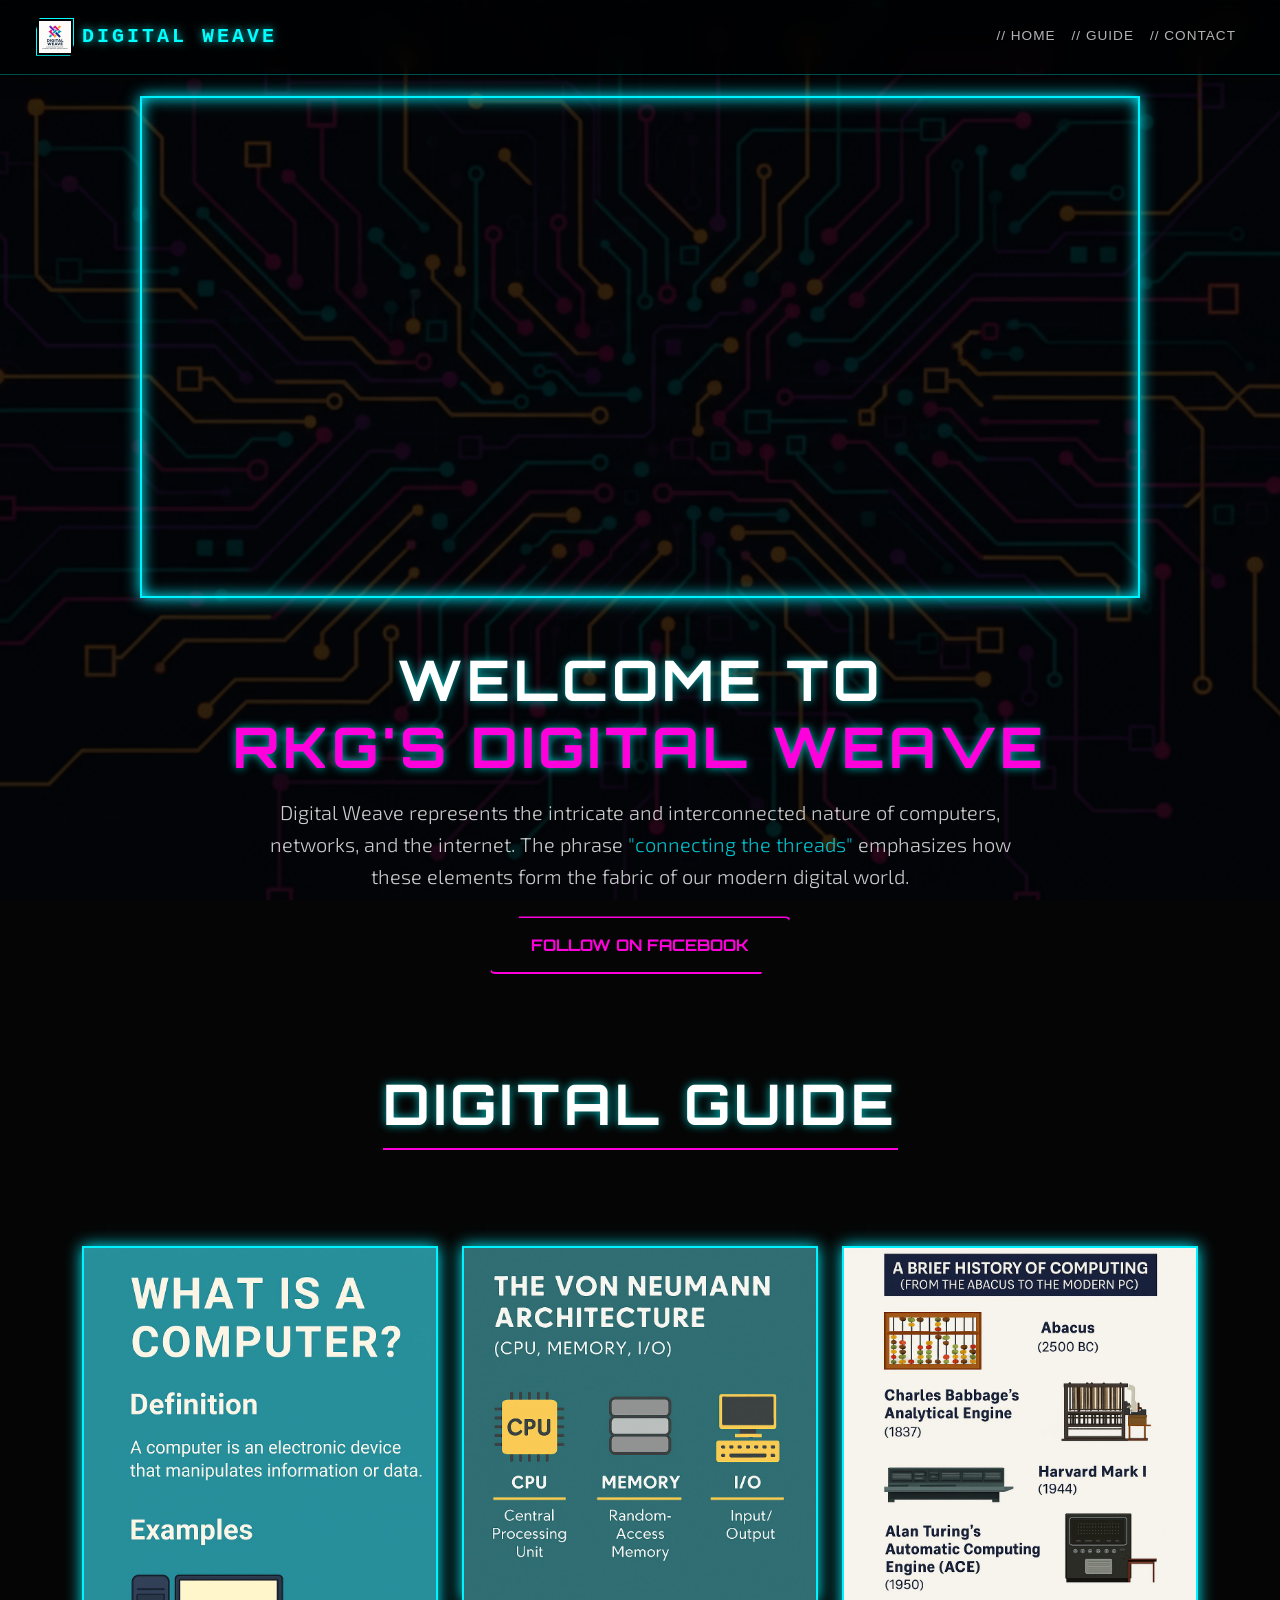
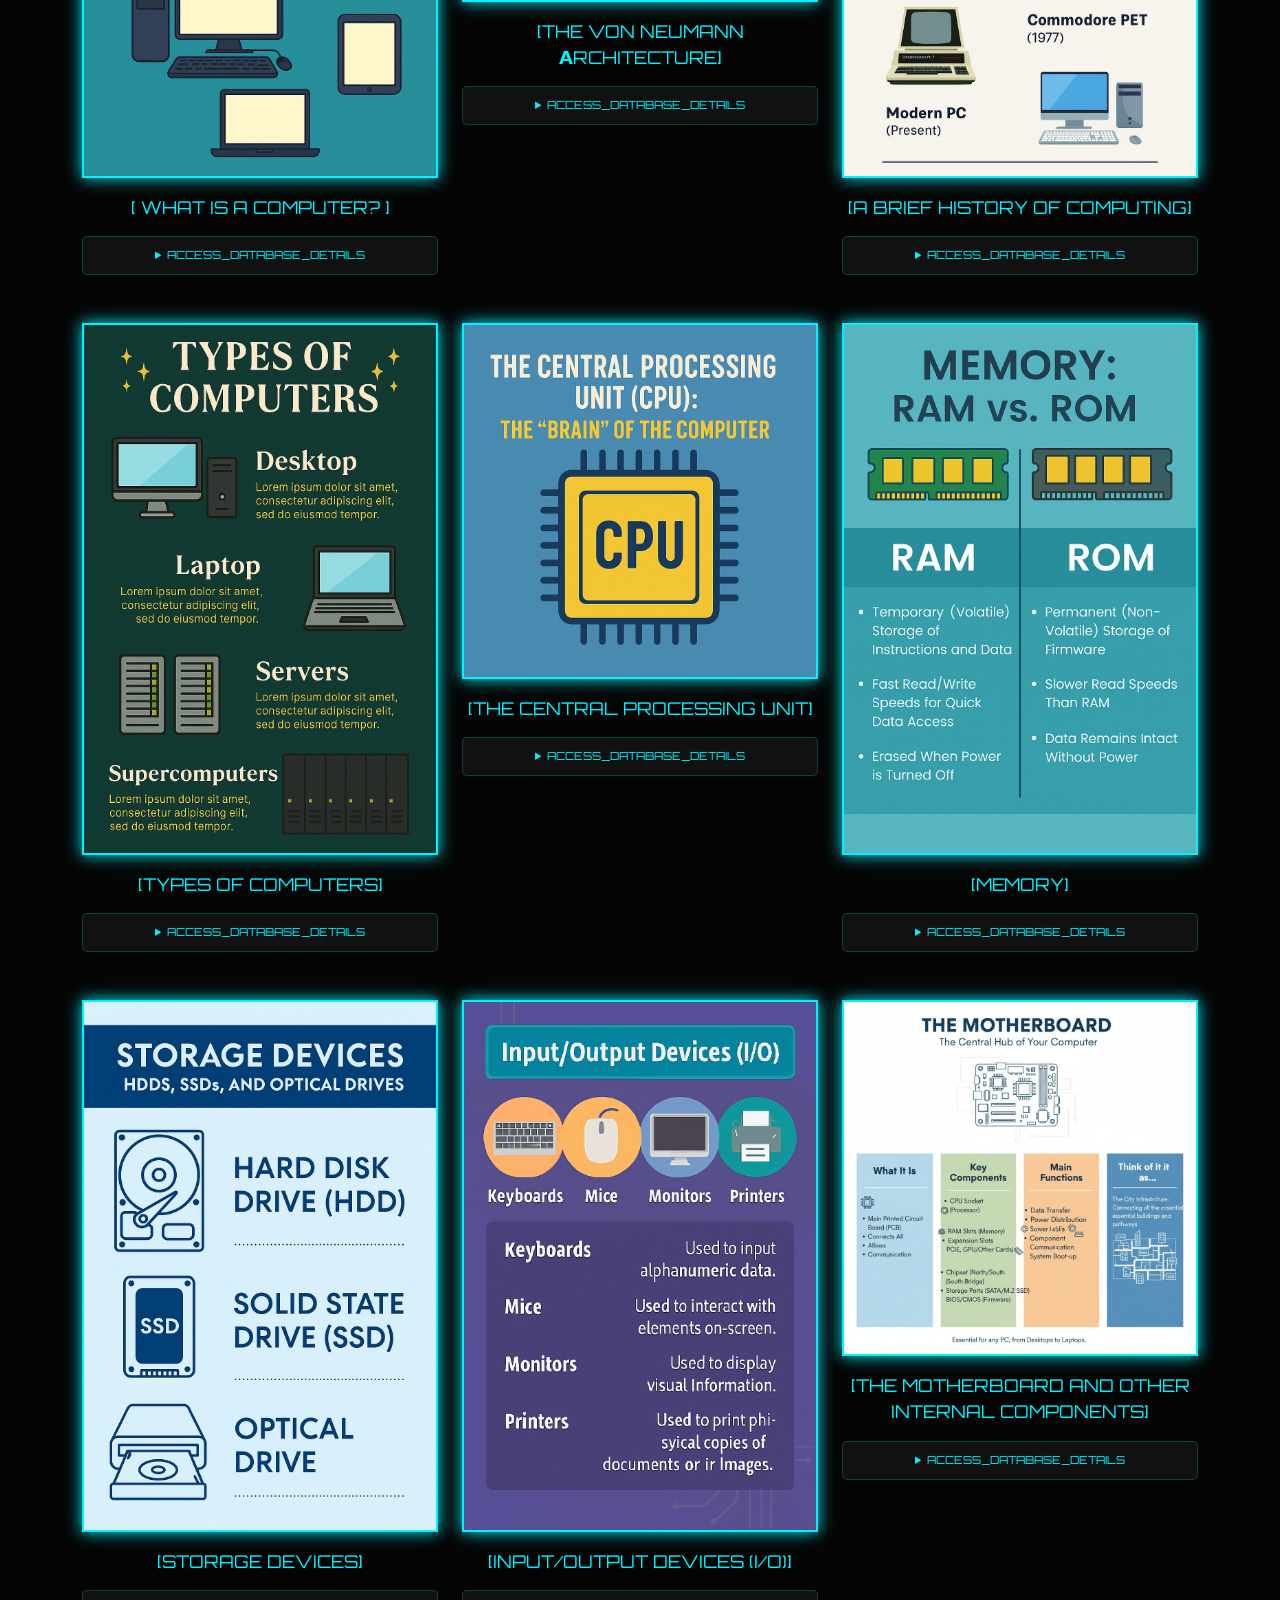
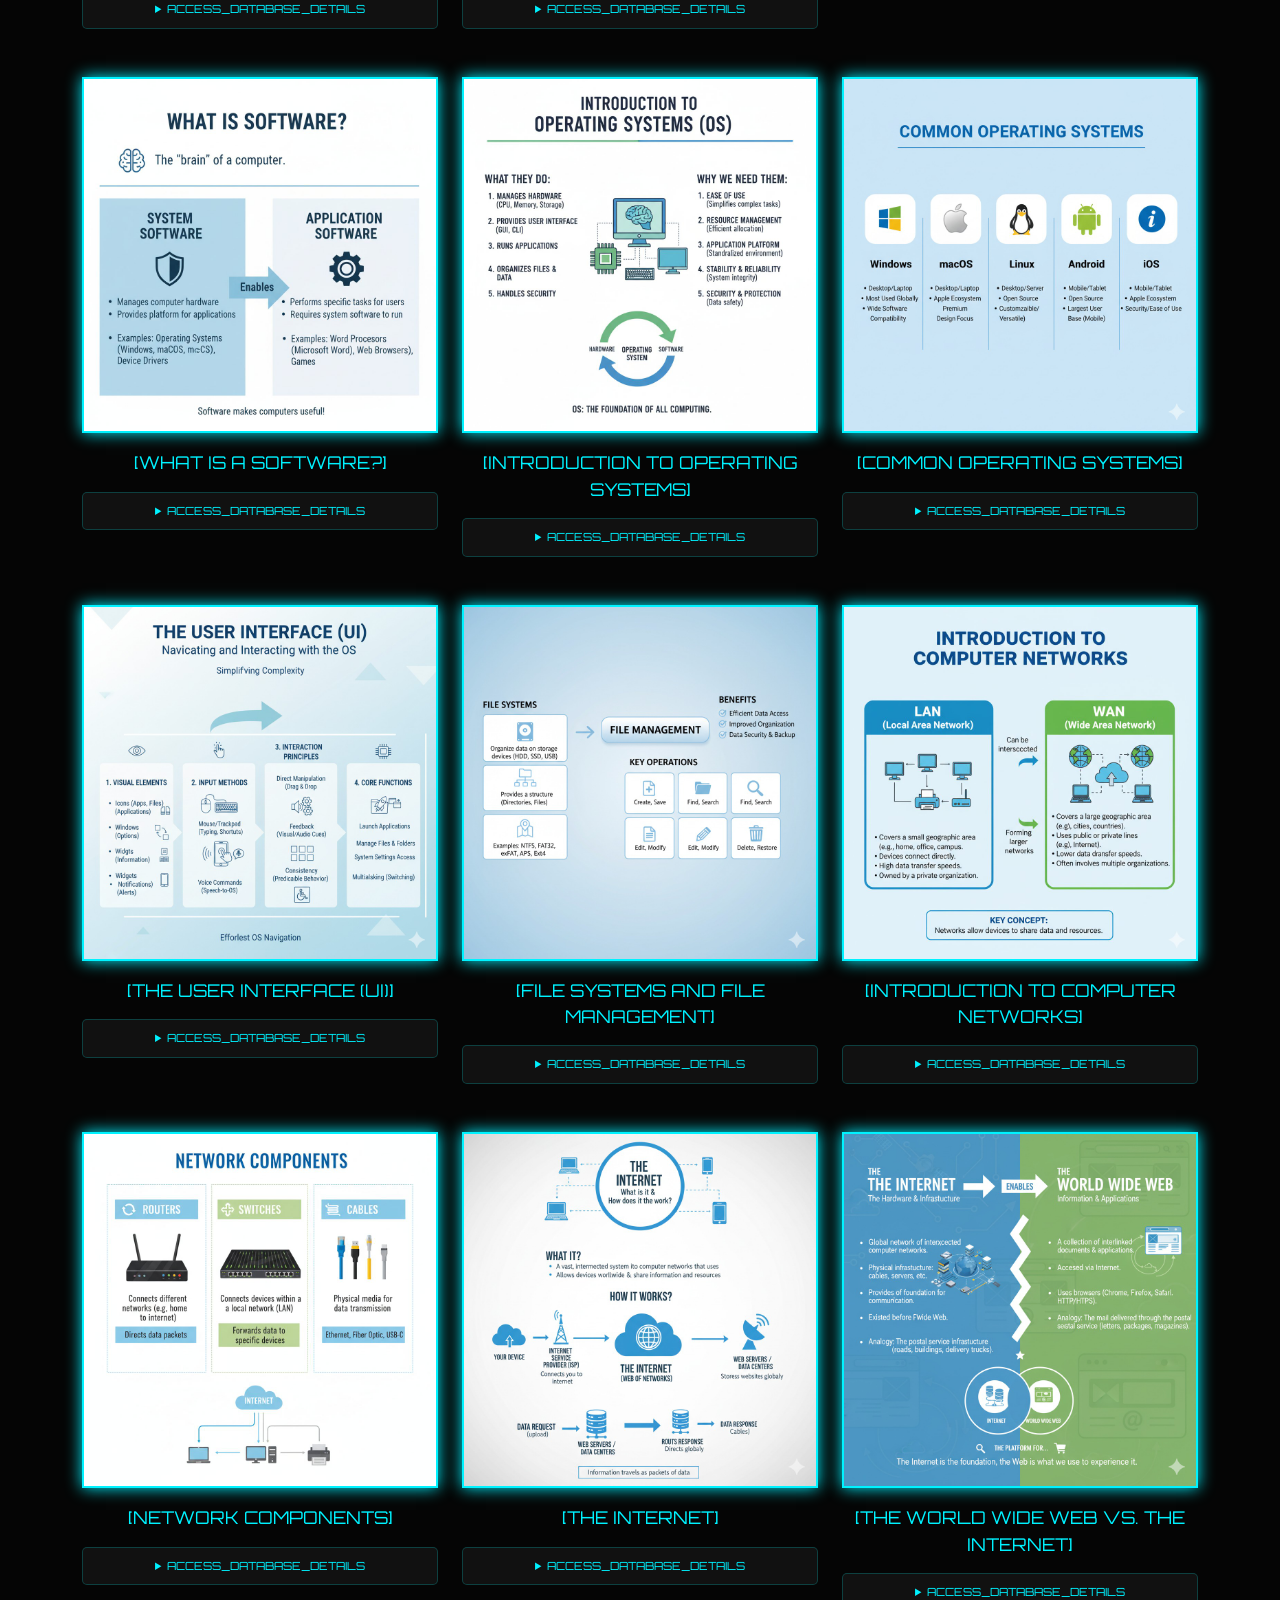
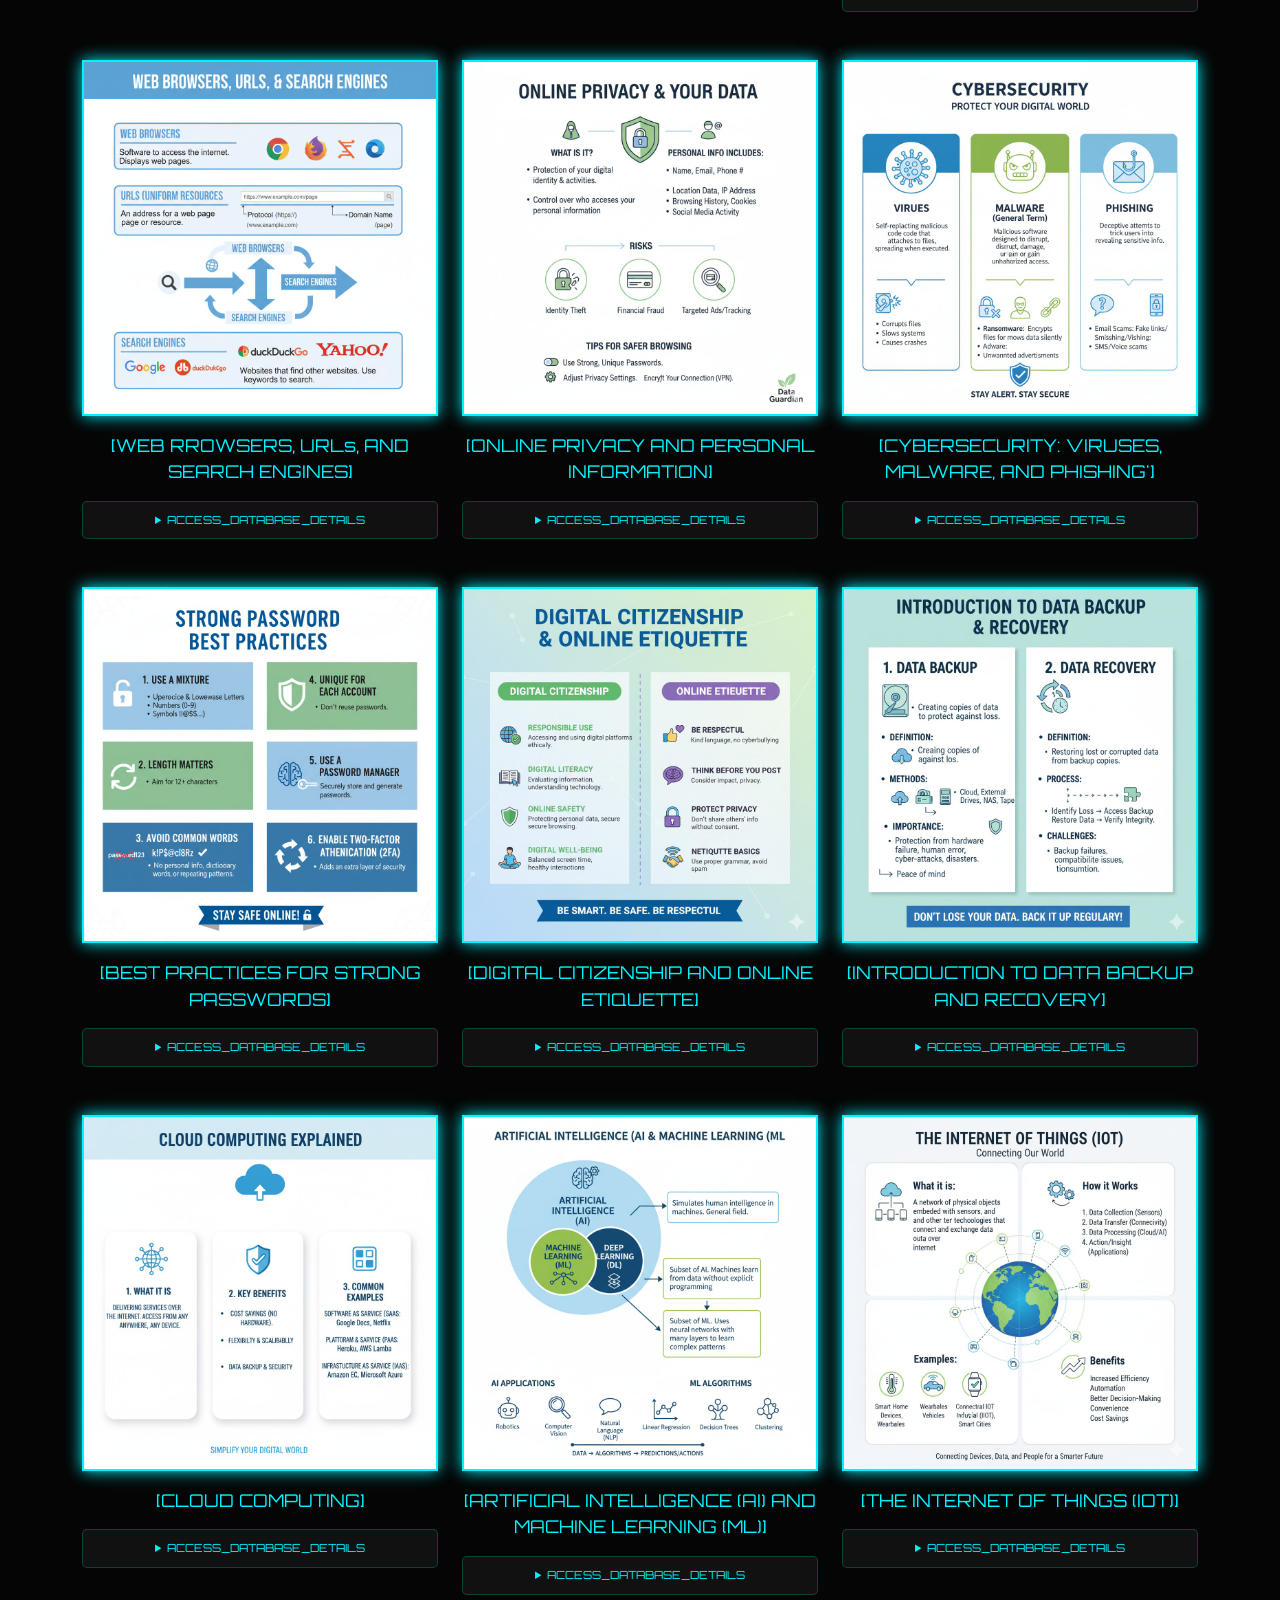
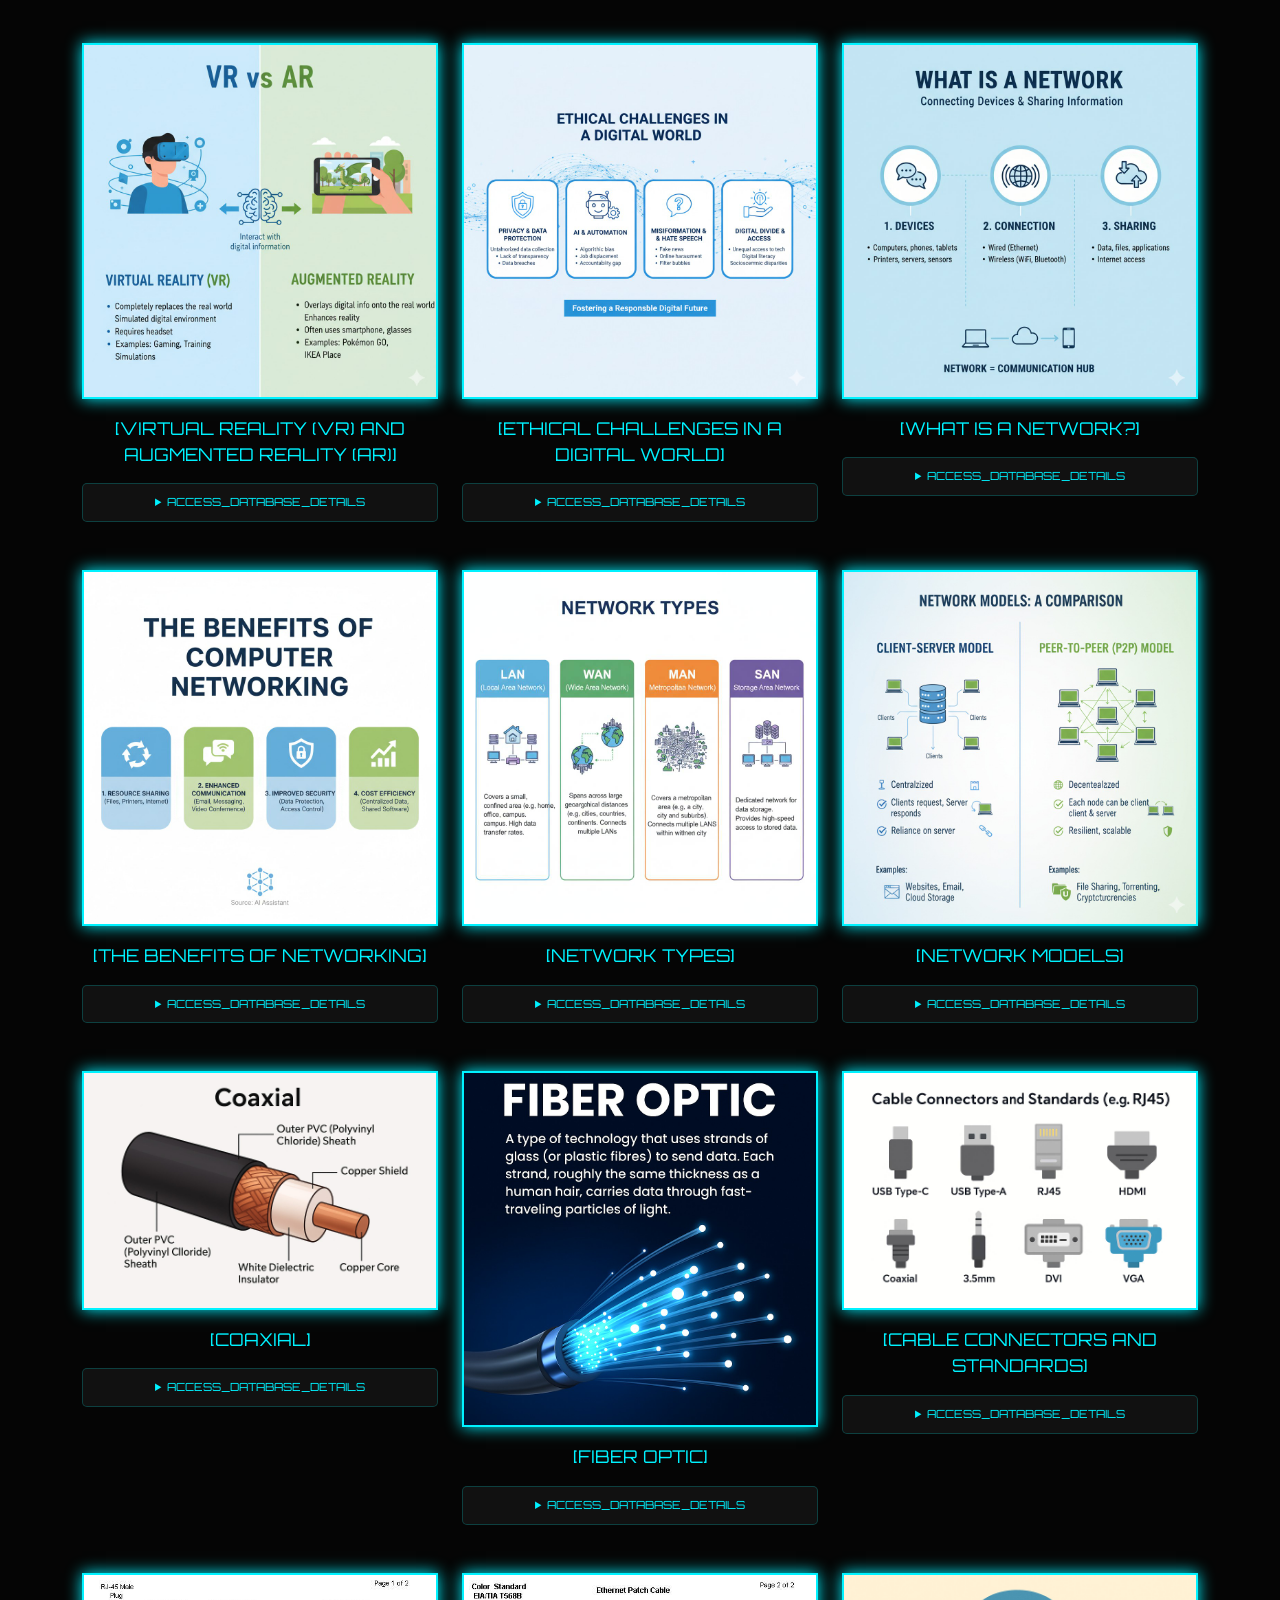
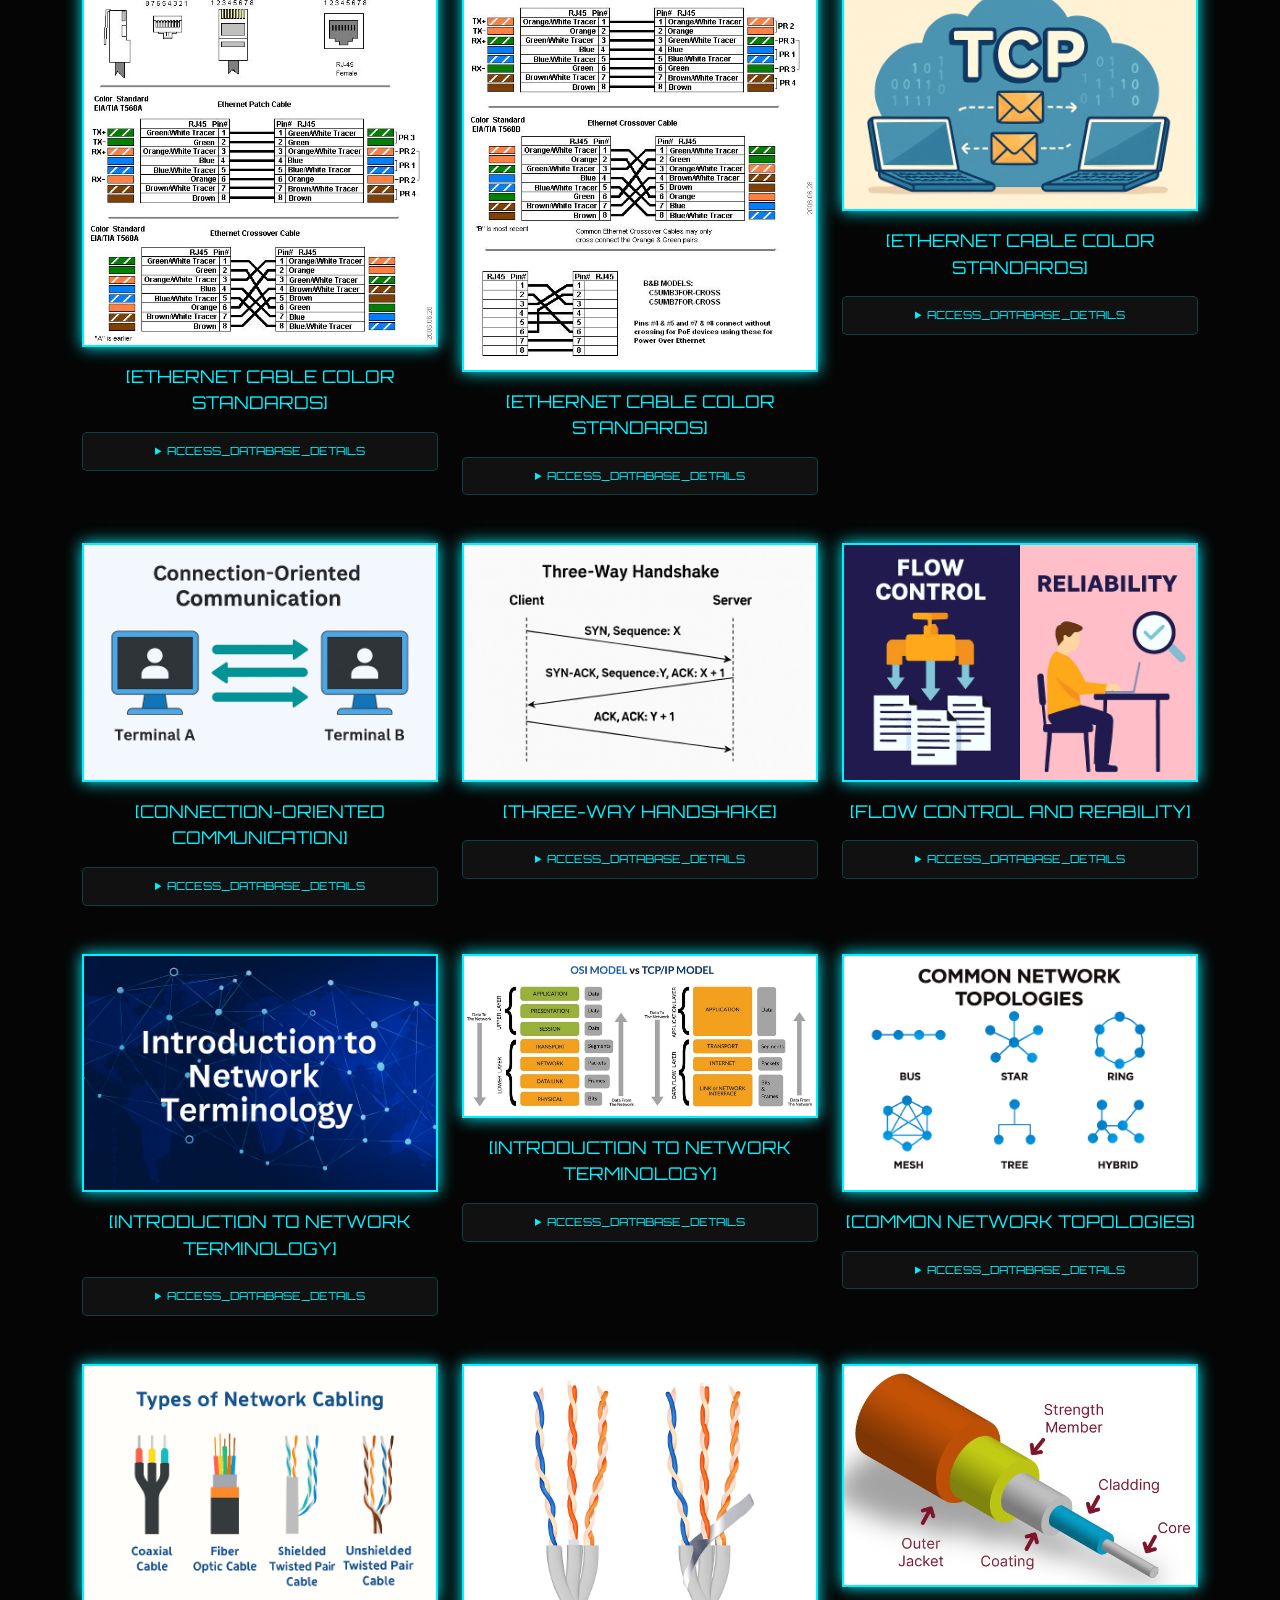
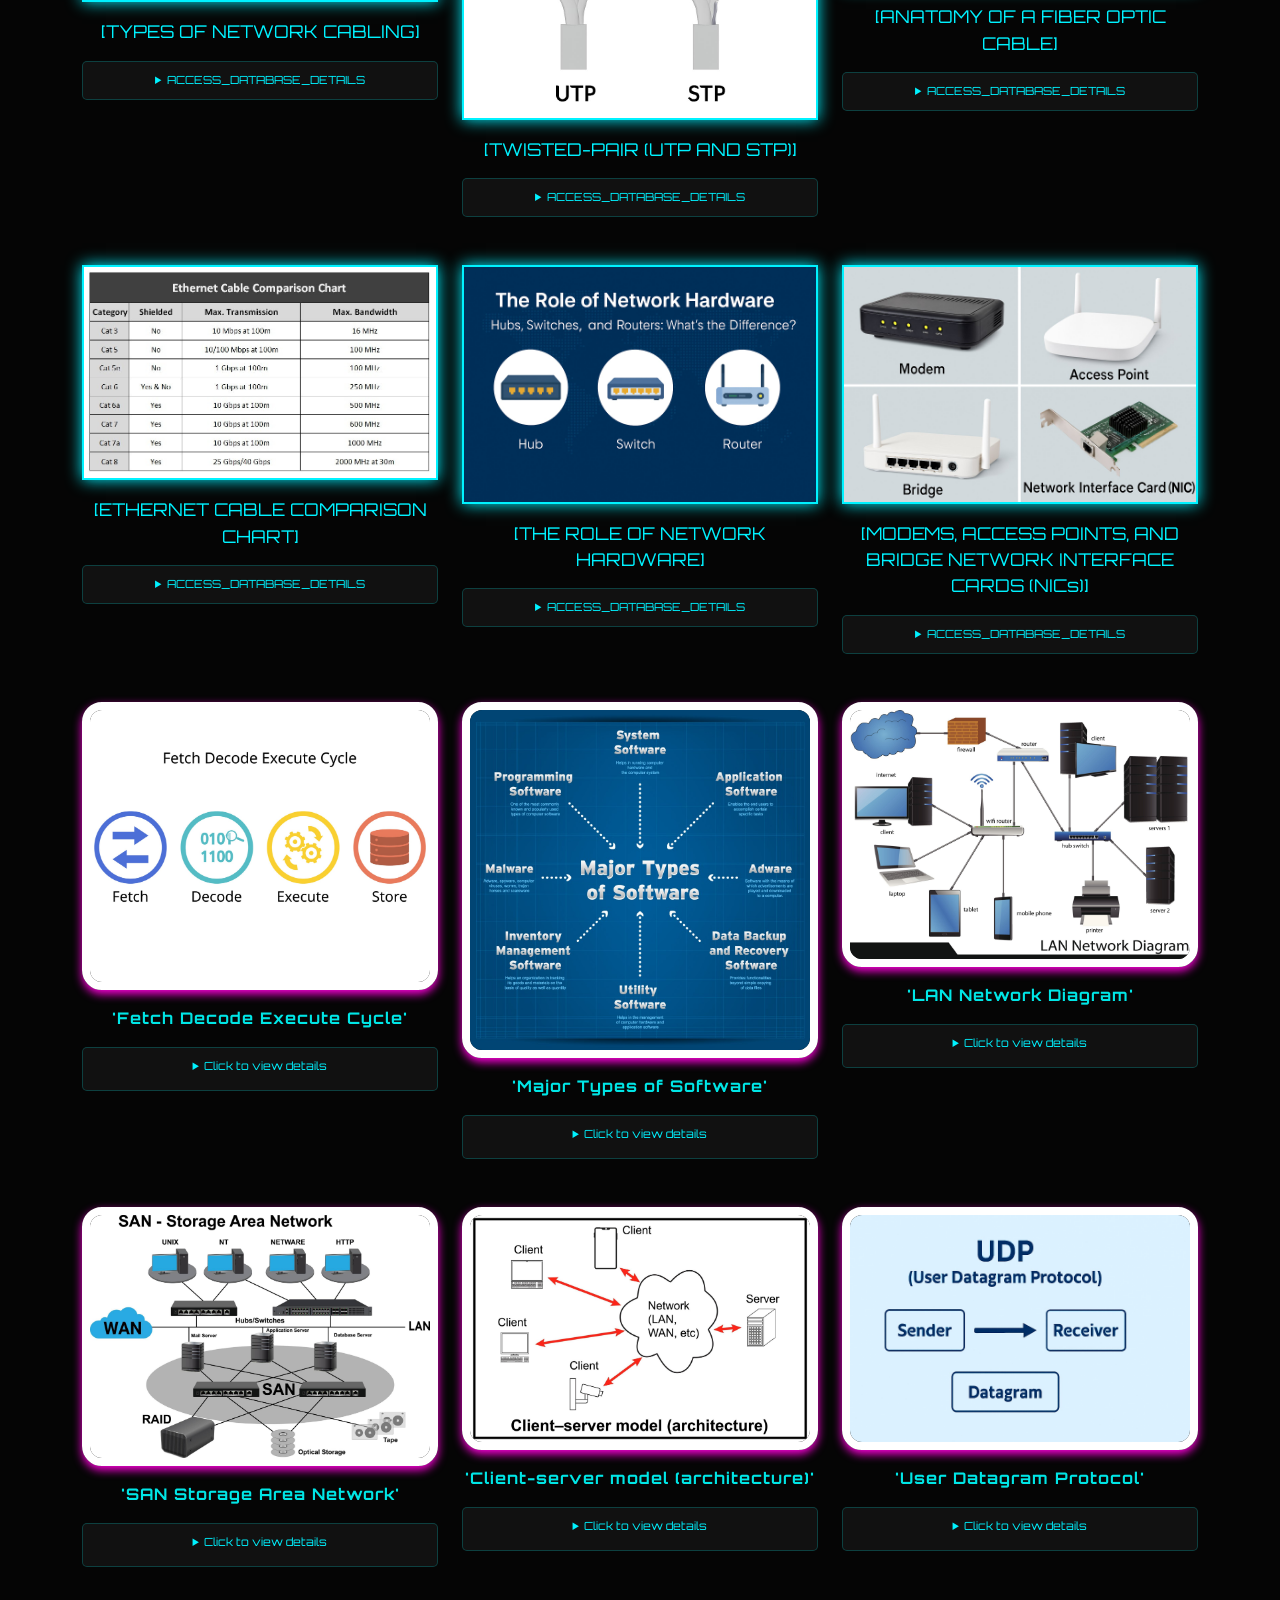
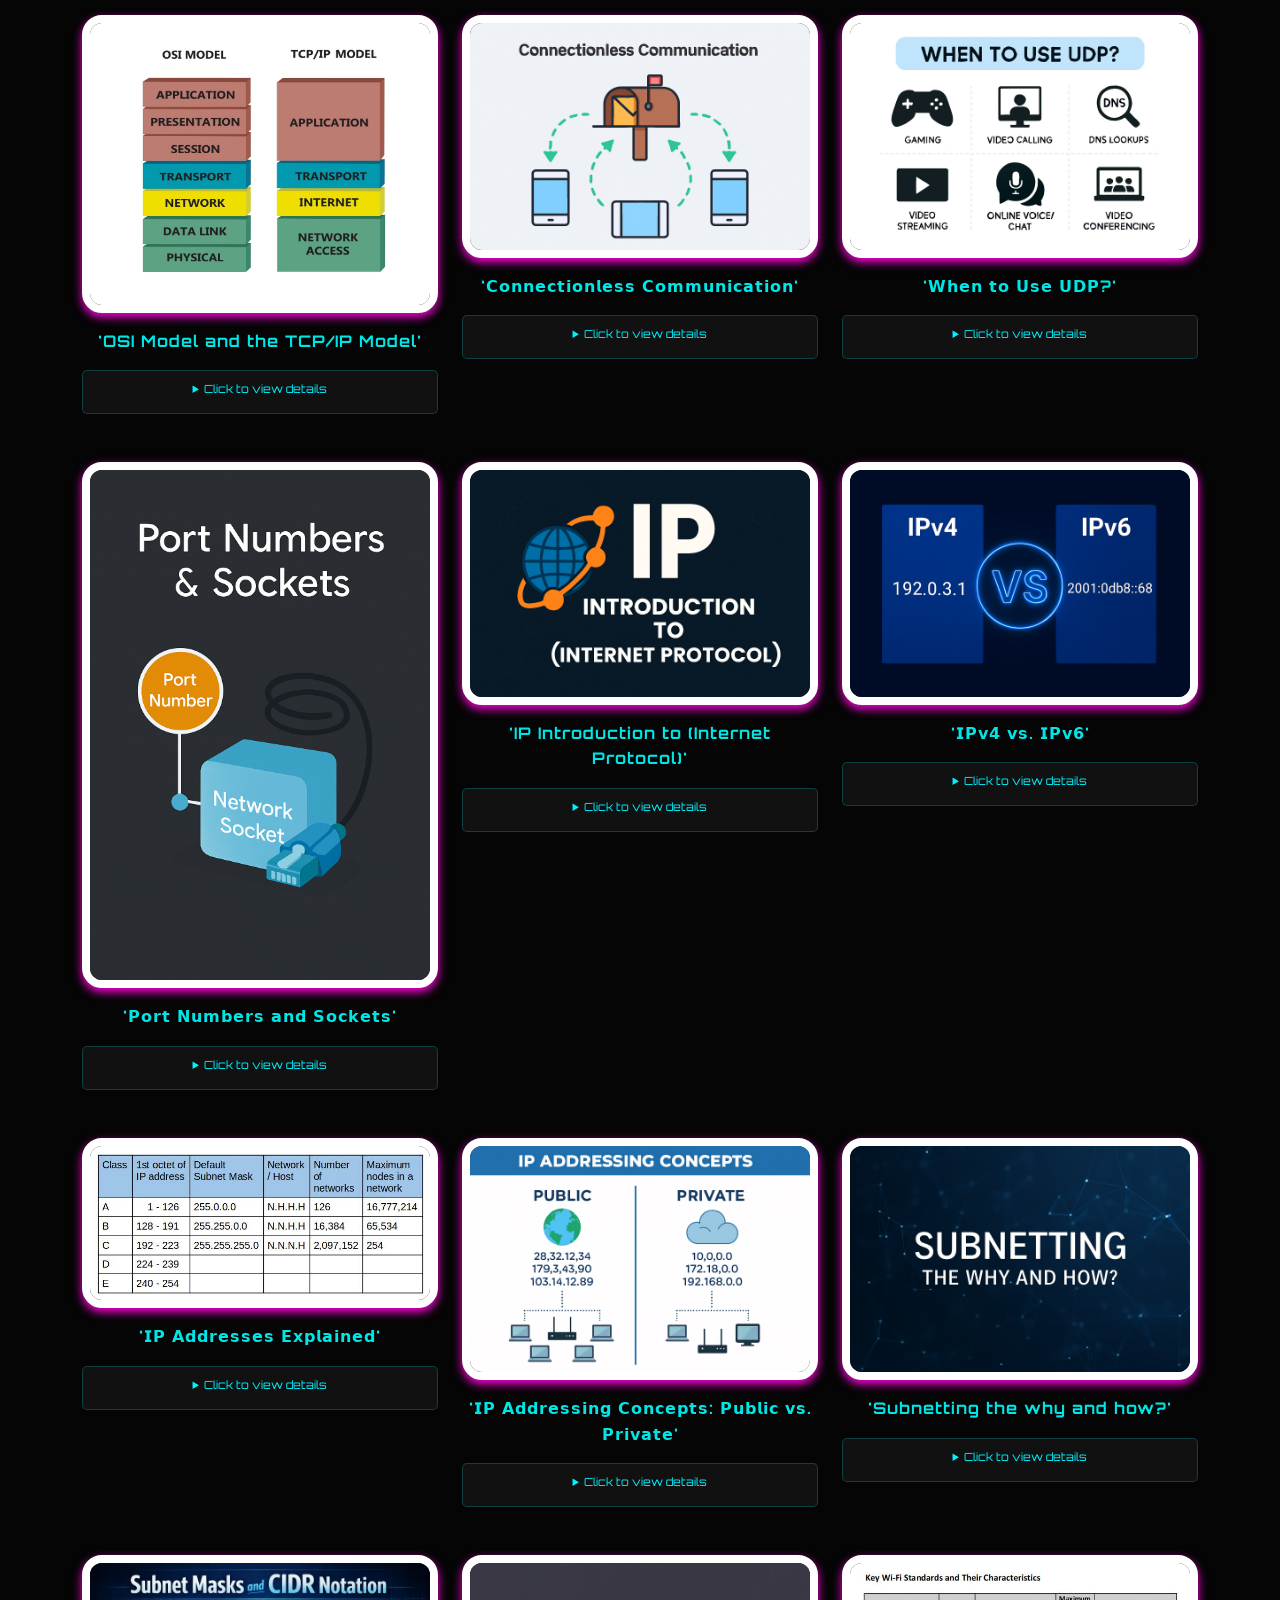
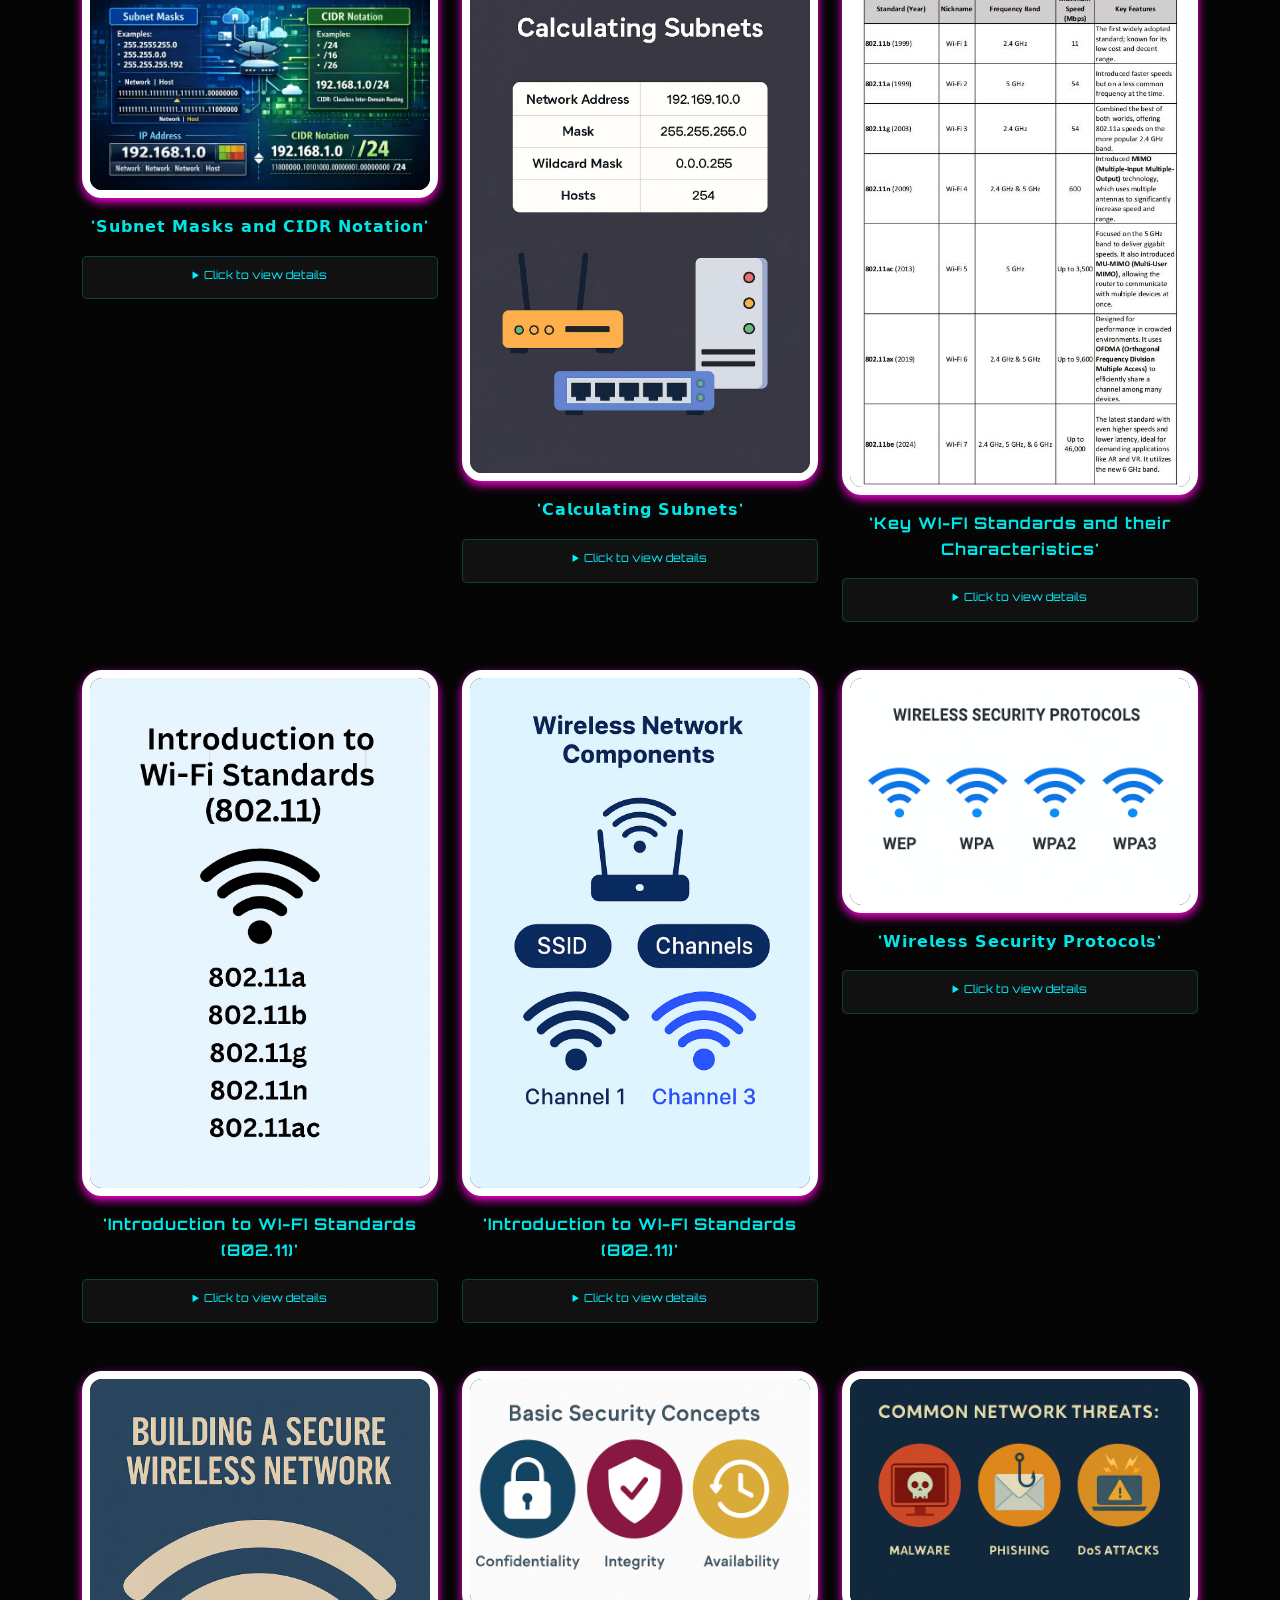
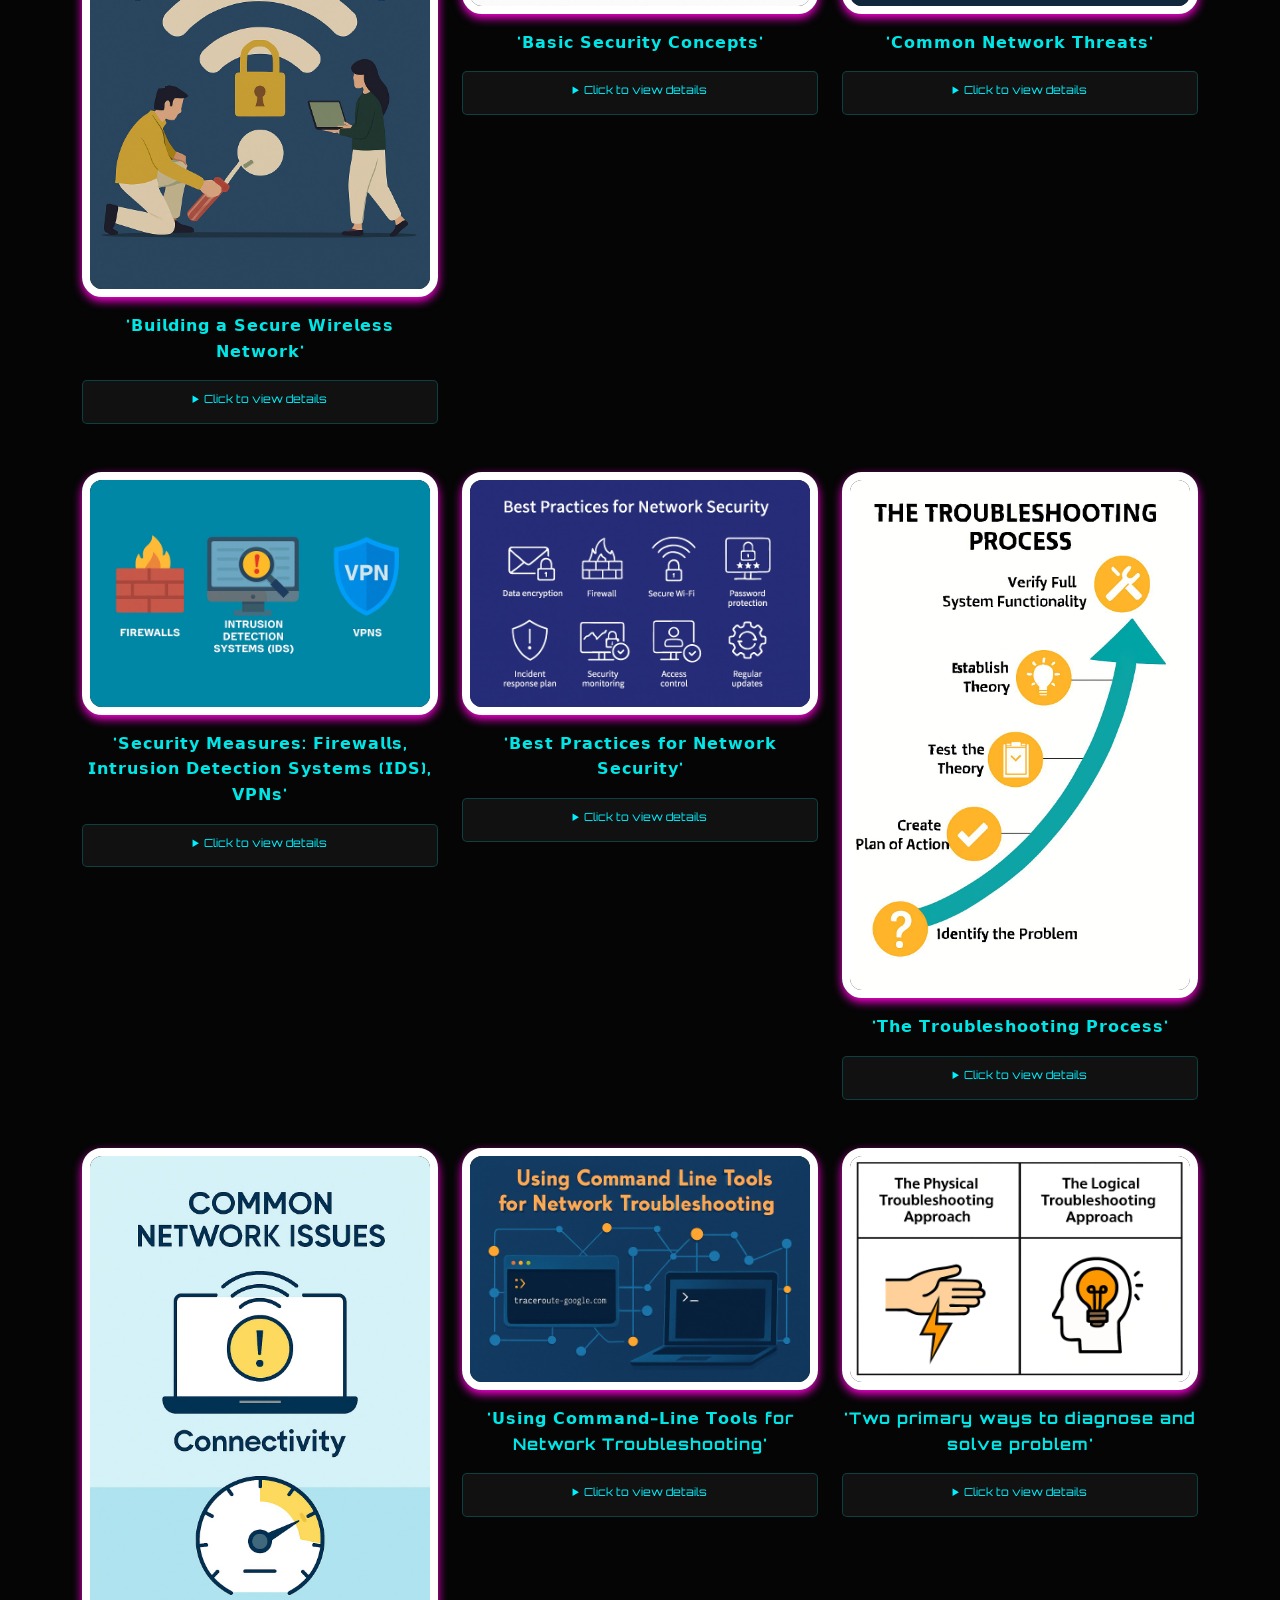
==== commit 68ca5e97: "Add files via upload" ====
--- a/index.html
+++ b/index.html
@@ -1,1082 +1,4630 @@
 <!doctype html>
 <html lang="en">
 <head>
+
+
+
     <meta charset="utf-8" />
     <meta name="viewport" content="width=device-width, initial-scale=1" />
-    <title>Vultrix</title>
+    <title>RKG's Digital Weave</title>
 
     <!-- Bootstrap 5 CSS (CDN) -->
     <link href="https://cdn.jsdelivr.net/npm/bootstrap@5.3.3/dist/css/bootstrap.min.css"
           rel="stylesheet" />
+    <link href="https://fonts.googleapis.com/css2?family=Orbitron:wght@400;700;900&family=Exo+2:ital,wght@0,300;0,600;1,400&family=JetBrains+Mono:wght@300&display=swap" rel="stylesheet">
+    <link href="https://fonts.googleapis.com/css2?family=Orbitron:wght@400;700&family=Rajdhani:wght@500;700&display=swap" rel="stylesheet">
     <link href="css/style.css" rel="stylesheet" />
-    <link href="css/upbutton.css" rel="stylesheet" />
-    <link rel="icon" type="image/x-icon" href="images/logo.png">
+    <link href="css/hover.css" rel="stylesheet" />
+    <link rel="icon" href="images/logo.jpg" sizes="any">
+    <link rel="icon" type="image/svg+xml" href="images/logo.jpg">
+    <link rel="apple-touch-icon" href="images/logo.jpg">
+    <link rel="manifest" href="/site.webmanifest">
+
+
 </head>
 
-<body class="bg-light">
-
-
-    <nav class="navbar navbar-expand-sm navbar-dark fixed-top futuristic-nav">
+
+<body>
+
+
+
+    <nav class="navbar navbar-expand-sm navbar-dark fixed-top custom-cyber-nav">
     <div class="container-fluid">
-        <a class="navbar-brand d-flex align-items-center gap-2" href="#home">
+        <a class="navbar-brand d-flex align-items-center gap-2" href="#Home">
             <div class="logo-container">
-                <img src="images/logo.png" alt="Logo" width="40" class="rounded logo-glow" />
+                <img src="images/logo.jpg" alt="Logo" width="32" height="32" class="rounded-0" />
             </div>
-            <span class="brand-text">VULTRIX</span>
+            <span class="brand-text">DIGITAL WEAVE</span>
         </a>
 
-        <button class="navbar-toggler custom-toggler" type="button" data-bs-toggle="collapse" data-bs-target="#mainNavbar">
+        <button class="navbar-toggler" type="button" data-bs-toggle="collapse" data-bs-target="#mainNavbar">
             <span class="navbar-toggler-icon"></span>
         </button>
 
         <div class="collapse navbar-collapse" id="mainNavbar">
             <ul class="navbar-nav ms-auto mb-2 mb-sm-0">
-                <li class="nav-item"><a class="nav-link" href="#home">HOME</a></li>
-                <li class="nav-item"><a class="nav-link" href="#solution">SOLUTION</a></li>
-                <li class="nav-item"><a class="nav-link" href="#consulting">CONSULTING</a></li>
-                <li class="nav-item"><a class="nav-link" href="#training">TRAINING</a></li>
-                <li class="nav-item"><a class="nav-link" href="team.html">TEAM</a></li>
-                <li class="nav-item"><a class="nav-link" href="#contact">CONTACT</a></li>
+                <li class="nav-item">
+                    <a class="nav-link" href="#Home">// HOME</a>
+                </li>
+                <li class="nav-item">
+                    <a class="nav-link" href="#Guide">// GUIDE</a>
+                </li>
+                <li class="nav-item">
+                    <a class="nav-link" href="#Contact">// CONTACT</a>
+                </li>
             </ul>
-
-           <!-- Navbar text (non-link content aligned vertically) -->
-                    <span class="navbar-text">
-                        <a href="login.html#login" class="btn btn-custom-gold btn-lg fs-5">Login</a>
-                    </span>
-                </div>
-                </a>
-            </span>
         </div>
     </div>
 </nav>
 
-                   
+
+    <!-- Home -->
+
+  <section id="Home" class="text-white py-5 mt-5">
+    <div class="container text-center">
+        <div class="row g-0 align-items-center justify-content-center">
+            <video autoplay muted loop playsinline 
+                   style="width: 1000px; max-width: 100%; height: auto; object-fit: cover; display: block; border-radius: 0px;" 
+                   class="pulse-glow">
+                <source src="videos/glyph_waves_remix.mp4" type="video/mp4">
+            </video>
+        </div>
+
+        <h1 class="display-4 fw-bold text-center mt-5">Welcome to <br><span style="color: #ff00dc;">RKG's Digital Weave</span></h1>
+
+        <p class="lead mt-3 text-center container" style="max-width: 800px; opacity: 0.8;">
+            Digital Weave represents the intricate and interconnected nature of computers, networks, and the internet. 
+            The phrase <span style="color: #00f2ff;">"connecting the threads"</span> emphasizes how these elements form the fabric of our modern digital world.
+        </p>
+
+        <div class="mt-4 text-center">
+            <a href="https://www.facebook.com/rkgsdigitalweave/" class="btn btn-cyber">
+                FOLLOW ON FACEBOOK
+            </a>
+        </div>
+    </div>
+</section>
+
+
+
+    <!-- AI Prompt Gallery -->
+
+    <section id="Guide" class="text-white py-5">
+    <div class="container text-center">
+        <h1 class="display-4 fw-bold mb-5" style="border-bottom: 2px solid #ff00dc; display: inline-block; padding-bottom: 10px;">
+            DIGITAL GUIDE
+        </h1>
+
+        <div class="row">
+
+    <!------------------------------------>
+
+   <div class="col-md-4 text-center mt-5 image-container">
+                <div style="cursor: pointer;" onclick="openPreview('images/1.jpg', 'What is a Computer?')">
+                    <img src="images/1.jpg" 
+                         class="img-fluid pulse-glow" 
+                         width="400" 
+                         style="border-radius: 0px;"
+                         alt="What is a Computer?">
+                    <p class="mt-3" style="color: #00f2ff; font-family: 'Orbitron'; font-size: 1.1rem;">[ WHAT IS A COMPUTER? ]</p>
+                </div>
+  
+
+    <details>
+                    <summary>ACCESS_DATABASE_DETAILS</summary>
+                    <div style="color: #aaa; font-size: 0.85rem; text-align: left;">
+    
+    This infographic provides a clear and accessible introduction to the concept of computing. It defines a computer simply as an electronic device that manipulates information or data, emphasizing its role in processing digital content.
+    <br>
+    To illustrate this definition, the graphic showcases three primary forms of modern hardware:
+    <br>
+    Desktop: The traditional powerhouse for fixed workspaces.
+    <br>
+    Laptop: The portable solution for mobile productivity.
+    <br>
+    Tablet: The touch-centric device for on-the-go media and light tasks.
+    </a>
+  </div>
+  </details>
+
+    <div id="imageModal" class="image-modal" onclick="this.style.display='none'">
+    <div class="modal-content-wrapper">
+        <img id="modalImg" src="" alt="Large Preview">
+        <p id="modalCaption" class="lead text-white mt-3"></p>
+        <span class="close-btn">&times;</span>
+    </div>
+    </div>
+    </div>
+
+    <!------------------------------------>
+
+
+     <div class="col-md-4 text-center mt-5 image-container">
+                <div style="cursor: pointer;" onclick="openPreview('images/2.jpg', '𝗧𝗵𝗲 𝗩𝗼𝗻 𝗡𝗲𝘂𝗺𝗮𝗻𝗻 𝗔𝗿𝗰𝗵𝗶𝘁𝗲𝗰𝘁𝘂𝗿𝗲')">
+                    <img src="images/2.jpg" 
+                         class="img-fluid pulse-glow" 
+                         width="400" 
+                         style="border-radius: 0px;"
+                         alt="𝗧𝗵𝗲 𝗩𝗼𝗻 𝗡𝗲𝘂𝗺𝗮𝗻𝗻 𝗔𝗿𝗰𝗵𝗶𝘁𝗲𝗰𝘁𝘂𝗿𝗲">
+                    <p class="mt-3" style="color: #00f2ff; font-family: 'Orbitron'; font-size: 1.1rem;">[THE VON NEUMANN 𝗔RCHITECTURE]</p>
+                </div>
+
+    <details>
+  <summary>ACCESS_DATABASE_DETAILS</summary>
+    
+    <div style="color: #aaa; font-size: 0.85rem; text-align: left;">
+    
+    Understanding the Von Neumann Architecture<br>
+    Key Components: CPU, Memory, I/O<br>
+    The Von Neumann Architecture is the foundational design for modern computers. It proposes a structure where both program instructions and data are stored in the same memory space.<br>
+    As depicted in the diagram, the system typically consists of three primary units:<br>
+    CPU (Central Processing Unit): The "brain" that executes instructions.<br>
+    Memory (RAM): Used for storing both data and instructions for quick access.<br>
+    I/O (Input/Output): Devices that handle communication between the computer and the outside world.<br>
+    Despite being conceptualized decades ago, this architecture remains the standard for most computing systems used today.
+    </a>
+  </div>
+  </details>
+
+    <div id="imageModal" class="image-modal" onclick="this.style.display='none'">
+    <div class="modal-content-wrapper">
+        <img id="modalImg" src="" alt="Large Preview">
+        <p id="modalCaption" class="lead text-white mt-3"></p>
+        <span class="close-btn">&times;</span>
+    </div>
+    </div>
+    </div>
+
+    <!------------------------------------>
+
+    <div class="col-md-4 text-center mt-5 image-container">
+                <div style="cursor: pointer;" onclick="openPreview('images/3.jpg', '𝗔 𝗯𝗿𝗶𝗲𝗳 𝗵𝗶𝘀𝘁𝗼𝗿𝘆 𝗼𝗳 𝗰𝗼𝗺𝗽𝘂𝘁𝗶𝗻𝗴')">
+                    <img src="images/3.jpg" 
+                         class="img-fluid pulse-glow" 
+                         width="400" 
+                         style="border-radius: 0px;"
+                         alt="𝗔 𝗯𝗿𝗶𝗲𝗳 𝗵𝗶𝘀𝘁𝗼𝗿𝘆 𝗼𝗳 𝗰𝗼𝗺𝗽𝘂𝘁𝗶𝗻𝗴">
+                    <p class="mt-3" style="color: #00f2ff; font-family: 'Orbitron'; font-size: 1.1rem;">[A BRIEF HISTORY OF COMPUTING]</p>
+                </div>
+
+  <details>
+  <summary>ACCESS_DATABASE_DETAILS</summary>
+    
+    <div style="color: #aaa; font-size: 0.85rem; text-align: left;">
+    This infographic, titled "1 Brief History Computing (From the Ababaus to the Modern PC)," provides a visual timeline of the evolution of calculation and data processing. It tracks the journey from ancient manual tools to the sophisticated digital workstations we use today.
+    <br>
+    Key Observations<br>
+    The image highlights the dramatic miniaturization and democratization of technology. While early machines like the Mark I or the ACE occupied entire rooms and required specialized operators, the transition to the Commodore PET and eventually the Modern PC shows how computing became personal, accessible, and vastly more powerful.
+    <br>
+    Note: The graphic contains a few minor typos (e.g., "Ababaus" for Abacus, "Encne" for Engine, and "Comnodre" for Commodore), likely as a result of its design style or generation process, but the historical trajectory remains clear.
+    </a>
+  </div>
+  </details>
+
+    <div id="imageModal" class="image-modal" onclick="this.style.display='none'">
+    <div class="modal-content-wrapper">
+        <img id="modalImg" src="" alt="Large Preview">
+        <p id="modalCaption" class="lead text-white mt-3"></p>
+        <span class="close-btn">&times;</span>
+    </div>
+    </div>
+    </div>
+
+    <!------------------------------------>
+
+      <div class="col-md-4 text-center mt-5 image-container">
+                <div style="cursor: pointer;" onclick="openPreview('images/4.jpg', '𝗧𝘆𝗽𝗲𝘀 𝗼𝗳 𝗰𝗼𝗺𝗽𝘂𝘁𝗲𝗿𝘀')">
+                    <img src="images/4.jpg" 
+                         class="img-fluid pulse-glow" 
+                         width="400" 
+                         style="border-radius: 0px;"
+                         alt="𝗧𝘆𝗽𝗲𝘀 𝗼𝗳 𝗰𝗼𝗺𝗽𝘂𝘁𝗲𝗿𝘀">
+                    <p class="mt-3" style="color: #00f2ff; font-family: 'Orbitron'; font-size: 1.1rem;">[TYPES OF COMPUTERS]</p>
+                </div>
+
+     <details>
+  <summary>ACCESS_DATABASE_DETAILS</summary>
+    
+    <div style="color: #aaa; font-size: 0.85rem; text-align: left;">
+    
+    This image is a simple infographic titled "Types Computers" that categorizes computer hardware into four main levels of scale and power.
+    <br>
+    Computer Categories:<br>
+    Desktop: Personal computers designed for a fixed location (monitor and tower).
+    <br>
+    Laptop: Portable personal computers with integrated screens and keyboards.
+    <br>
+    Servers: High-powered machines designed to provide data and services to other computers.
+    <br>
+    Supercomputers: Massive systems built for extreme processing speeds and complex scientific calculations.
+    <br>
+    The graphic uses "Lorem ipsum" placeholder text for the descriptions, suggesting it is a template or a draft design rather than a finished educational resource.
+    </a>
+  </div>
+  </details>
+
+    <div id="imageModal" class="image-modal" onclick="this.style.display='none'">
+    <div class="modal-content-wrapper">
+        <img id="modalImg" src="" alt="Large Preview">
+        <p id="modalCaption" class="lead text-white mt-3"></p>
+        <span class="close-btn">&times;</span>
+    </div>
+    </div>
+    </div>
+
+    <!------------------------------------>
+
+    <div class="col-md-4 text-center mt-5 image-container">
+                <div style="cursor: pointer;" onclick="openPreview('images/5.jpg', 'The Central Processing Unit')">
+                    <img src="images/5.jpg" 
+                         class="img-fluid pulse-glow" 
+                         width="400" 
+                         style="border-radius: 0px;"
+                         alt="The Central Processing Unit">
+                    <p class="mt-3" style="color: #00f2ff; font-family: 'Orbitron'; font-size: 1.1rem;">[THE CENTRAL PROCESSING UNIT]</p>
+                </div>
+
+
+     <details>
+  <summary>ACCESS_DATABASE_DETAILS</summary>
+    
+    <div style="color: #aaa; font-size: 0.85rem; text-align: left;">
+    
+    This image is an educational graphic that explains the role of a Central Processing Unit (CPU).
+    <br>
+    It uses a simple, flat-design illustration of a processor chip and defines it as the "brain" of the computer. In short, the CPU is the primary component responsible for interpreting and executing most of the commands from the computer's hardware and software.
+    </a>
+  </div>
+  </details>
+
+    <div id="imageModal" class="image-modal" onclick="this.style.display='none'">
+    <div class="modal-content-wrapper">
+        <img id="modalImg" src="" alt="Large Preview">
+        <p id="modalCaption" class="lead text-white mt-3"></p>
+        <span class="close-btn">&times;</span>
+    </div>
+    </div>
+    </div>
+
+    <!------------------------------------>
+
+      <div class="col-md-4 text-center mt-5 image-container">
+                <div style="cursor: pointer;" onclick="openPreview('images/6.jpg', 'Memory')">
+                    <img src="images/6.jpg" 
+                         class="img-fluid pulse-glow" 
+                         width="400" 
+                         style="border-radius: 0px;"
+                         alt="Memory">
+                    <p class="mt-3" style="color: #00f2ff; font-family: 'Orbitron'; font-size: 1.1rem;">[MEMORY]</p>
+                </div>
+
+      <details>
+  <summary>ACCESS_DATABASE_DETAILS</summary>
+    
+    <div style="color: #aaa; font-size: 0.85rem; text-align: left;">
+    
+    
+    This infographic highlights the core differences between RAM (Random Access Memory) and ROM (Read-Only Memory).
+    <br>
+    RAM acts as a computer's temporary, high-speed workspace that stores active data and instructions, but it is "volatile," meaning everything is erased the moment the power is turned off.
+    <br>
+    In contrast, ROM provides permanent, "non-volatile" storage for essential firmware, ensuring that critical data remains intact even without power, though it generally operates at slower read speeds than RAM.
+    </a>
+  </div>
+  </details>
+
+    <div id="imageModal" class="image-modal" onclick="this.style.display='none'">
+    <div class="modal-content-wrapper">
+        <img id="modalImg" src="" alt="Large Preview">
+        <p id="modalCaption" class="lead text-white mt-3"></p>
+        <span class="close-btn">&times;</span>
+    </div>
+    </div>
+    </div>
+
+     <!------------------------------------>
+
+      <div class="col-md-4 text-center mt-5 image-container">
+                <div style="cursor: pointer;" onclick="openPreview('images/7.jpg', '𝗦𝘁𝗼𝗿𝗮𝗴𝗲 𝗗𝗲𝘃𝗶𝗰𝗲𝘀')">
+                    <img src="images/7.jpg" 
+                         class="img-fluid pulse-glow" 
+                         width="400" 
+                         style="border-radius: 0px;"
+                         alt="𝗦𝘁𝗼𝗿𝗮𝗴𝗲 𝗗𝗲𝘃𝗶𝗰𝗲𝘀">
+                    <p class="mt-3" style="color: #00f2ff; font-family: 'Orbitron'; font-size: 1.1rem;">[STORAGE DEVICES]</p>
+                </div>
+
+    <details>
+  <summary>ACCESS_DATABASE_DETAILS</summary>
+    
+    <div style="color: #aaa; font-size: 0.85rem; text-align: left;">
+
+    
+    This image is a simplified educational infographic highlighting three common types of computer storage devices:
+    <br>
+    Hard Disk Drive (HDD): Uses mechanical spinning platters and a moving head to read/write data; known for high capacity at a lower cost.
+    <br>
+    Solid State Drive (SSD): Uses flash memory with no moving parts, making it significantly faster and more durable than an HDD.
+    <br>
+    Optical Drive: Uses lasers to read or write data on removable discs like CDs, DVDs, or Blu-rays.
+    </a>
+  </div>
+  </details>
+
+    <div id="imageModal" class="image-modal" onclick="this.style.display='none'">
+    <div class="modal-content-wrapper">
+        <img id="modalImg" src="" alt="Large Preview">
+        <p id="modalCaption" class="lead text-white mt-3"></p>
+        <span class="close-btn">&times;</span>
+    </div>
+    </div>
+    </div>
+   
+
+     <!------------------------------------>
+
+      <div class="col-md-4 text-center mt-5 image-container">
+                <div style="cursor: pointer;" onclick="openPreview('images/8.jpg', '𝗜𝗻𝗽𝘂𝘁/𝗢𝘂𝘁𝗽𝘂𝘁 𝗗𝗲𝘃𝗶𝗰𝗲𝘀 (𝗜/𝗢)')">
+                    <img src="images/8.jpg" 
+                         class="img-fluid pulse-glow" 
+                         width="400" 
+                         style="border-radius: 0px;"
+                         alt="𝗜𝗻𝗽𝘂𝘁/𝗢𝘂𝘁𝗽𝘂𝘁 𝗗𝗲𝘃𝗶𝗰𝗲𝘀 (𝗜/𝗢)">
+                    <p class="mt-3" style="color: #00f2ff; font-family: 'Orbitron'; font-size: 1.1rem;">[INPUT/OUTPUT DEVICES (I/O)]</p>
+                </div>
+
+    <details>
+  <summary>ACCESS_DATABASE_DETAILS</summary>
+    
+    <div style="color: #aaa; font-size: 0.85rem; text-align: left;">
+
+    
+    This image is an educational infographic about Input/Output (I/O) Devices, which are the physical hardware tools used to communicate with a computer.
+    <br>
+    It breaks them down into two categories:
+    <br>
+    Input Devices: Tools like keyboards (for typing data) and mice (for navigating the screen) that send information into the computer.
+    <br>
+    Output Devices: Tools like monitors (for visual display) and printers (for physical copies) that receive information from the computer to present to the user.
+    </a>
+  </div>
+  </details>
+
+    <div id="imageModal" class="image-modal" onclick="this.style.display='none'">
+    <div class="modal-content-wrapper">
+        <img id="modalImg" src="" alt="Large Preview">
+        <p id="modalCaption" class="lead text-white mt-3"></p>
+        <span class="close-btn">&times;</span>
+    </div>
+    </div>
+    </div>
+
+     <!------------------------------------>
+
+      <div class="col-md-4 text-center mt-5 image-container">
+                <div style="cursor: pointer;" onclick="openPreview('images/9.jpg', '𝗧𝗵𝗲 𝗠𝗼𝘁𝗵𝗲𝗿𝗯𝗼𝗮𝗿𝗱 𝗮𝗻𝗱 𝗼𝘁𝗵𝗲𝗿 𝗶𝗻𝘁𝗲𝗿𝗻𝗮𝗹 𝗰𝗼𝗺𝗽𝗼𝗻𝗲𝗻𝘁𝘀')">
+                    <img src="images/9.jpg" 
+                         class="img-fluid pulse-glow" 
+                         width="400" 
+                         style="border-radius: 0px;"
+                         alt="𝗧𝗵𝗲 𝗠𝗼𝘁𝗵𝗲𝗿𝗯𝗼𝗮𝗿𝗱 𝗮𝗻𝗱 𝗼𝘁𝗵𝗲𝗿 𝗶𝗻𝘁𝗲𝗿𝗻𝗮𝗹 𝗰𝗼𝗺𝗽𝗼𝗻𝗲𝗻𝘁𝘀">
+                    <p class="mt-3" style="color: #00f2ff; font-family: 'Orbitron'; font-size: 1.1rem;">[THE MOTHERBOARD AND OTHER INTERNAL COMPONENTS]</p>
+                </div>
+
+       <details>
+  <summary>ACCESS_DATABASE_DETAILS</summary>
+    
+    <div style="color: #aaa; font-size: 0.85rem; text-align: left;">
+
+    This image is an educational infographic titled "The Motherboard: The Central Hub of Your Computer." It uses a clean, categorized layout to explain the role of a motherboard in four main sections:
+    <br>
+    What It Is: Defines it as the main printed circuit board (PCB) that connects all parts of a computer.
+    <br>
+    Key Components: Lists essential hardware connections like the CPU socket, RAM slots, and expansion slots.
+    <br>
+    Main Functions: Explains how it handles data transfer, power distribution, and system boot-up.
+    <br>
+    An Analogy: Compares the motherboard to "City Infrastructure," acting as the pathways that connect essential buildings.
+    <br>
+    Essentially, it portrays the motherboard as the "nervous system" or foundation that allows every other computer component to communicate.
+    </a>
+  </div>
+  </details>
+
+    <div id="imageModal" class="image-modal" onclick="this.style.display='none'">
+    <div class="modal-content-wrapper">
+        <img id="modalImg" src="" alt="Large Preview">
+        <p id="modalCaption" class="lead text-white mt-3"></p>
+        <span class="close-btn">&times;</span>
+    </div>
+    </div>
+    </div>
+
+    <!------------------------------------>
+
+      <div class="col-md-4 text-center mt-5 image-container">
+                <div style="cursor: pointer;" onclick="openPreview('images/10.jpg', 'What is a Software?')">
+                    <img src="images/10.jpg" 
+                         class="img-fluid pulse-glow" 
+                         width="400" 
+                         style="border-radius: 0px;"
+                         alt="What is a Software?">
+                    <p class="mt-3" style="color: #00f2ff; font-family: 'Orbitron'; font-size: 1.1rem;">[WHAT IS A SOFTWARE?]</p>
+                </div>
+
+      <details>
+  <summary>ACCESS_DATABASE_DETAILS</summary>
+    
+    <div style="color: #aaa; font-size: 0.85rem; text-align: left;">
+
+    This image is an educational infographic that defines software as the "brain" of a computer and breaks it down into two main categories:
+    <br>
+    System Software: The foundational layer that manages hardware and runs the computer (e.g., Windows, macOS, and drivers).
+    <br>
+    Application Software: The programs users interact with to perform specific tasks (e.g., Microsoft Word, web browsers, and games).
+    <br>
+    The graphic emphasizes that System Software "enables" Application Software to function, making the computer a useful tool for the user.
+    </a>
+  </div>
+  </details>
+
+    <div id="imageModal" class="image-modal" onclick="this.style.display='none'">
+    <div class="modal-content-wrapper">
+        <img id="modalImg" src="" alt="Large Preview">
+        <p id="modalCaption" class="lead text-white mt-3"></p>
+        <span class="close-btn">&times;</span>
+    </div>
+    </div>
+    </div>
+
+     <!------------------------------------>
+
+       <div class="col-md-4 text-center mt-5 image-container">
+                <div style="cursor: pointer;" onclick="openPreview('images/11.jpg', 'Introduction to Operating Systems')">
+                    <img src="images/11.jpg" 
+                         class="img-fluid pulse-glow" 
+                         width="400" 
+                         style="border-radius: 0px;"
+                         alt="Introduction to Operating Systems">
+                    <p class="mt-3" style="color: #00f2ff; font-family: 'Orbitron'; font-size: 1.1rem;">[INTRODUCTION TO OPERATING SYSTEMS]</p>
+                </div>
+
+
+     <details>
+  <summary>ACCESS_DATABASE_DETAILS</summary>
+    
+    <div style="color: #aaa; font-size: 0.85rem; text-align: left;">
+
+    This infographic provides a high-level overview of Operating Systems (OS), framing them as the essential "foundation" of computing.
+    <br>
+    It breaks the concept down into three main areas:
+    <br>
+    What They Do: Acts as the manager for hardware (CPU, memory), provides the interface you interact with, and runs your apps.
+    <br>
+    Why We Need Them: They make computers easier to use, ensure the system stays stable, and protect your data.
+    <br>
+    The Connection: The central diagram illustrates that the OS sits directly between Hardware and Software, acting as the vital bridge that allows them to communicate.
+    </a>
+  </div>
+  </details>
+
+    <div id="imageModal" class="image-modal" onclick="this.style.display='none'">
+    <div class="modal-content-wrapper">
+        <img id="modalImg" src="" alt="Large Preview">
+        <p id="modalCaption" class="lead text-white mt-3"></p>
+        <span class="close-btn">&times;</span>
+    </div>
+    </div>
+    </div>
+
+    <!------------------------------------>
+
+    <div class="col-md-4 text-center mt-5 image-container">
+                <div style="cursor: pointer;" onclick="openPreview('images/12.jpg', 'Common Operating Systems')">
+                    <img src="images/12.jpg" 
+                         class="img-fluid pulse-glow" 
+                         width="400" 
+                         style="border-radius: 0px;"
+                         alt="Common Operating Systems">
+                    <p class="mt-3" style="color: #00f2ff; font-family: 'Orbitron'; font-size: 1.1rem;">[COMMON OPERATING SYSTEMS]</p>
+                </div>
+
+      <details>
+  <summary>ACCESS_DATABASE_DETAILS</summary>
+    
+    <div style="color: #aaa; font-size: 0.85rem; text-align: left;">
+
+    This image is a comparison chart of the five most Common Operating Systems (OS) used today, categorized by their primary devices and key strengths.
+    <br>
+    The Breakdown<br>
+    Desktop/Laptop OS: * Windows: The global leader for software compatibility.
+    <br>
+    macOS: Apple’s premium, design-focused system.
+    <br>
+    Linux: An open-source, highly versatile option for servers and power users.
+    <br>
+    Mobile/Tablet OS: * Android: The most widely used mobile OS, known for being open-source and customizable.
+    <br>
+    iOS: Apple’s mobile system, focused on security and its integrated ecosystem.
+    </a>
+  </div>
+  </details>
+
+    <div id="imageModal" class="image-modal" onclick="this.style.display='none'">
+    <div class="modal-content-wrapper">
+        <img id="modalImg" src="" alt="Large Preview">
+        <p id="modalCaption" class="lead text-white mt-3"></p>
+        <span class="close-btn">&times;</span>
+    </div>
+    </div>
+    </div>
+
+    <!------------------------------------>
+
+       <div class="col-md-4 text-center mt-5 image-container">
+                <div style="cursor: pointer;" onclick="openPreview('images/13.jpg', '𝗧𝗵𝗲 𝗨𝘀𝗲𝗿 𝗜𝗻𝘁𝗲𝗿𝗳𝗮𝗰𝗲 (𝗨𝗜)')">
+                    <img src="images/13.jpg" 
+                         class="img-fluid pulse-glow" 
+                         width="400" 
+                         style="border-radius: 0px;"
+                         alt="𝗧𝗵𝗲 𝗨𝘀𝗲𝗿 𝗜𝗻𝘁𝗲𝗿𝗳𝗮𝗰𝗲 (𝗨𝗜)">
+                    <p class="mt-3" style="color: #00f2ff; font-family: 'Orbitron'; font-size: 1.1rem;">[THE USER INTERFACE (UI)]</p>
+                </div>
+
+       <details>
+  <summary>ACCESS_DATABASE_DETAILS</summary>
+    
+    <div style="color: #aaa; font-size: 0.85rem; text-align: left;">
+
+    
+   This infographic provides a high-level overview of a User Interface (UI) and how it helps users navigate an Operating System (OS). It breaks down the interface into four main pillars:
+   <br> 
+   Visual Elements: The "look" of the UI, including icons, windows, and widgets.
+   <br>
+   Input Methods: How you communicate with the device (mouse, keyboard, touch, or voice).
+   <br>
+   Interaction Principles: The rules that make the UI feel intuitive, such as drag-and-drop actions and consistent behavior.
+   <br>
+   Core Functions: The end goals, like launching apps, managing files, and multitasking.
+   <br>
+   Essentially, it illustrates how a UI simplifies complex computer code into a visual, user-friendly experience.
+    </a>
+  </div>
+  </details>
+
+    <div id="imageModal" class="image-modal" onclick="this.style.display='none'">
+    <div class="modal-content-wrapper">
+        <img id="modalImg" src="" alt="Large Preview">
+        <p id="modalCaption" class="lead text-white mt-3"></p>
+        <span class="close-btn">&times;</span>
+    </div>
+    </div>
+    </div>
+
+     <!------------------------------------>
+
+            <div class="col-md-4 text-center mt-5 image-container">
+                <div style="cursor: pointer;" onclick="openPreview('images/14.jpg', '𝗙𝗶𝗹𝗲 𝗦𝘆𝘀𝘁𝗲𝗺𝘀 𝗮𝗻𝗱 𝗳𝗶𝗹𝗲 𝗺𝗮𝗻𝗮𝗴𝗲𝗺𝗲𝗻𝘁')">
+                    <img src="images/14.jpg" 
+                         class="img-fluid pulse-glow" 
+                         width="400" 
+                         style="border-radius: 0px;"
+                         alt="𝗙𝗶𝗹𝗲 𝗦𝘆𝘀𝘁𝗲𝗺𝘀 𝗮𝗻𝗱 𝗳𝗶𝗹𝗲 𝗺𝗮𝗻𝗮𝗴𝗲𝗺𝗲𝗻𝘁">
+                    <p class="mt-3" style="color: #00f2ff; font-family: 'Orbitron'; font-size: 1.1rem;">[FILE SYSTEMS AND FILE MANAGEMENT]</p>
+                </div>
+
+      <details>
+  <summary>ACCESS_DATABASE_DETAILS</summary>
+    
+    <div style="color: #aaa; font-size: 0.85rem; text-align: left;">
+
+    
+    This infographic illustrates the fundamentals of File Management, showing how data is organized and handled on a computer.
+    <br>
+    Core Components<br>
+    File Systems: The underlying architecture (like NTFS or FAT32) that organizes data on hardware like SSDs and HDDs using directories and files.
+    <br>
+    Key Operations: The daily actions users perform, including creating, searching, editing, and deleting files.
+    <br>
+    Benefits: The primary goals of this system are to ensure efficient data access, better organization, and improved security through backups.
+    </a>
+  </div>
+  </details>
+
+    <div id="imageModal" class="image-modal" onclick="this.style.display='none'">
+    <div class="modal-content-wrapper">
+        <img id="modalImg" src="" alt="Large Preview">
+        <p id="modalCaption" class="lead text-white mt-3"></p>
+        <span class="close-btn">&times;</span>
+    </div>
+    </div>
+    </div>
+
+     <!------------------------------------>
+
+    <div class="col-md-4 text-center mt-5 image-container">
+                <div style="cursor: pointer;" onclick="openPreview('images/15.jpg', 'Introduction to Computer Networks')">
+                    <img src="images/15.jpg" 
+                         class="img-fluid pulse-glow" 
+                         width="400" 
+                         style="border-radius: 0px;"
+                         alt="Introduction to Computer Networks">
+                    <p class="mt-3" style="color: #00f2ff; font-family: 'Orbitron'; font-size: 1.1rem;">[INTRODUCTION TO COMPUTER NETWORKS]</p>
+                </div>
+
+       <details>
+  <summary>ACCESS_DATABASE_DETAILS</summary>
+    
+    <div style="color: #aaa; font-size: 0.85rem; text-align: left;">
+
+    
+    This infographic provides a high-level comparison between the two primary types of computer networks:
+    <br>
+    LAN (Local Area Network): A private, high-speed network confined to a small area like a home or office. It connects devices like computers and printers directly.
+    <br>
+    WAN (Wide Area Network): A network that spans large distances, such as cities or countries. It often connects multiple LANs together using public or private lines (the Internet is the most famous example).
+    <br>
+    The Bottom Line: LANs are for local sharing, while WANs connect those local networks across the globe to share data on a massive scale.
+    </a>
+  </div>
+  </details>
+
+    <div id="imageModal" class="image-modal" onclick="this.style.display='none'">
+    <div class="modal-content-wrapper">
+        <img id="modalImg" src="" alt="Large Preview">
+        <p id="modalCaption" class="lead text-white mt-3"></p>
+        <span class="close-btn">&times;</span>
+    </div>
+    </div>
+    </div>
+
+     <!------------------------------------>
+
+        <div class="col-md-4 text-center mt-5 image-container">
+                <div style="cursor: pointer;" onclick="openPreview('images/16.jpg', '𝗡𝗲𝘁𝘄𝗼𝗿𝗸 𝗰𝗼𝗺𝗽𝗼𝗻𝗲𝗻𝘁𝘀')">
+                    <img src="images/16.jpg" 
+                         class="img-fluid pulse-glow" 
+                         width="400" 
+                         style="border-radius: 0px;"
+                         alt="𝗡𝗲𝘁𝘄𝗼𝗿𝗸 𝗰𝗼𝗺𝗽𝗼𝗻𝗲𝗻𝘁𝘀">
+                    <p class="mt-3" style="color: #00f2ff; font-family: 'Orbitron'; font-size: 1.1rem;">[NETWORK COMPONENTS]</p>
+                </div>
+
+     <details>
+  <summary>ACCESS_DATABASE_DETAILS</summary>
+    
+    <div style="color: #aaa; font-size: 0.85rem; text-align: left;">
+
+    
+    This infographic provides a high-level overview of the three fundamental building blocks of a computer network:
+    <br>
+    Routers: The "traffic controllers" that connect different networks, such as linking your home devices to the internet.
+    <br>
+    Switches: The "internal hubs" that connect multiple devices (computers, printers) to each other within a single local network.
+    <br>
+    Cables: The "physical highways" (like Ethernet or Fiber Optic) that carry the actual data between these components.
+    <br>
+    The diagram at the bottom illustrates how these parts work together to provide internet access and local connectivity to hardware like laptops and printers.
+    </a>
+  </div>
+  </details>
+
+    <div id="imageModal" class="image-modal" onclick="this.style.display='none'">
+    <div class="modal-content-wrapper">
+        <img id="modalImg" src="" alt="Large Preview">
+        <p id="modalCaption" class="lead text-white mt-3"></p>
+        <span class="close-btn">&times;</span>
+    </div>
+    </div>
+    </div>
+
+    <!------------------------------------>
+
+      <div class="col-md-4 text-center mt-5 image-container">
+                <div style="cursor: pointer;" onclick="openPreview('images/17.jpg', '𝗧𝗵𝗲 𝗜𝗻𝘁𝗲𝗿𝗻𝗲𝘁')">
+                    <img src="images/17.jpg" 
+                         class="img-fluid pulse-glow" 
+                         width="400" 
+                         style="border-radius: 0px;"
+                         alt="𝗧𝗵𝗲 𝗜𝗻𝘁𝗲𝗿𝗻𝗲𝘁">
+                    <p class="mt-3" style="color: #00f2ff; font-family: 'Orbitron'; font-size: 1.1rem;">[THE INTERNET]</p>
+                </div>
+
+      <details>
+  <summary>ACCESS_DATABASE_DETAILS</summary>
+    
+    <div style="color: #aaa; font-size: 0.85rem; text-align: left;">
+
+    
+    This infographic provides a high-level overview of what the internet is and how data travels between devices.
+    <br>
+    Key Takeaways<br>
+    Definition: It defines the internet as a global, interconnected system of computer networks used to share information.
+    <br>
+    The Path: It illustrates the journey of a request: starting at your device, moving through an ISP (Internet Service Provider), traveling across the web of networks, and reaching data centers where websites are stored.
+    <br>
+    The Mechanism: It highlights that information is sent back and forth as small "packets of data" using routers and physical cables.
+    </a>
+  </div>
+  </details>
+
+    <div id="imageModal" class="image-modal" onclick="this.style.display='none'">
+    <div class="modal-content-wrapper">
+        <img id="modalImg" src="" alt="Large Preview">
+        <p id="modalCaption" class="lead text-white mt-3"></p>
+        <span class="close-btn">&times;</span>
+    </div>
+    </div>
+    </div>
+
+     <!------------------------------------>
+
+      <div class="col-md-4 text-center mt-5 image-container">
+                <div style="cursor: pointer;" onclick="openPreview('images/18.jpg', '𝗧𝗵𝗲 𝗪𝗼𝗿𝗹𝗱 𝗪𝗶𝗱𝗲 𝗪𝗲𝗯 𝘃𝘀. 𝘁𝗵𝗲 𝗜𝗻𝘁𝗲𝗿𝗻𝗲𝘁')">
+                    <img src="images/18.jpg" 
+                         class="img-fluid pulse-glow" 
+                         width="400" 
+                         style="border-radius: 0px;"
+                         alt="𝗧𝗵𝗲 𝗪𝗼𝗿𝗹𝗱 𝗪𝗶𝗱𝗲 𝗪𝗲𝗯 𝘃𝘀. 𝘁𝗵𝗲 𝗜𝗻𝘁𝗲𝗿𝗻𝗲𝘁">
+                    <p class="mt-3" style="color: #00f2ff; font-family: 'Orbitron'; font-size: 1.1rem;">[THE WORLD WIDE WEB VS. THE INTERNET]</p>
+                </div>
+
+     <details>
+  <summary>ACCESS_DATABASE_DETAILS</summary>
+    
+    <div style="color: #aaa; font-size: 0.85rem; text-align: left;">
+
+    
+    This infographic explains the fundamental difference between the Internet and the World Wide Web, which are often (incorrectly) used interchangeably.
+    <br>
+    Key Distinctions<br>
+    The Internet (The Foundation): This is the physical infrastructure. It includes the cables, servers, and hardware that connect computers globally. Think of it as the roads and tracks of a postal service.
+    <br>
+    The World Wide Web (The Content): This is the collection of websites, documents, and applications that sit on top of the Internet. You use a browser (like Chrome or Safari) to see it. This is like the letters and packages delivered using those roads.
+    <br>
+    The Bottom Line<br>
+    The Internet is the infrastructure that enables the Web to exist. As the image states: "The Internet is the foundation, the Web is what we use to experience it.
+    </a>
+  </div>
+  </details>
+
+    <div id="imageModal" class="image-modal" onclick="this.style.display='none'">
+    <div class="modal-content-wrapper">
+        <img id="modalImg" src="" alt="Large Preview">
+        <p id="modalCaption" class="lead text-white mt-3"></p>
+        <span class="close-btn">&times;</span>
+    </div>
+    </div>
+    </div>
+
+    <!------------------------------------>
+
+     <div class="col-md-4 text-center mt-5 image-container">
+                <div style="cursor: pointer;" onclick="openPreview('images/19.jpg', '𝗪𝗲𝗯 𝗯𝗿𝗼𝘄𝘀𝗲𝗿𝘀, 𝗨𝗥𝗟𝘀, 𝗮𝗻𝗱 𝘀𝗲𝗮𝗿𝗰𝗵 𝗲𝗻𝗴𝗶𝗻𝗲𝘀')">
+                    <img src="images/19.jpg" 
+                         class="img-fluid pulse-glow" 
+                         width="400" 
+                         style="border-radius: 0px;"
+                         alt="𝗪𝗲𝗯 𝗯𝗿𝗼𝘄𝘀𝗲𝗿𝘀, 𝗨𝗥𝗟𝘀, 𝗮𝗻𝗱 𝘀𝗲𝗮𝗿𝗰𝗵 𝗲𝗻𝗴𝗶𝗻𝗲𝘀">
+                    <p class="mt-3" style="color: #00f2ff; font-family: 'Orbitron'; font-size: 1.1rem;">[WEB RROWSERS, URLs, AND SEARCH ENGINES]</p>
+                </div>
+
+      <details>
+  <summary>ACCESS_DATABASE_DETAILS</summary>
+    
+    <div style="color: #aaa; font-size: 0.85rem; text-align: left;">
+
+    
+    Based on the infographic, here is a quick breakdown of how we navigate the internet:
+    <br>
+    1. Web Browsers<br>
+    The software you use to open and view the internet. Think of it as the "vehicle" that takes you to different sites.
+    <br>
+    Examples: Chrome, Firefox, Safari, and Edge.
+    <br>
+    2. URLs (Uniform Resource Locators)<br>
+    The specific digital address of a webpage. It tells the browser exactly where to go.
+    <br>
+    Protocol: How the data is sent (e.g., https://).
+    <br>
+    Domain Name: The specific name of the website (e.g., example.com).
+    <br>
+    3. Search Engines<br>
+    Websites designed to help you find other websites. You type in keywords, and they provide a list of relevant links.
+    <br>
+    Examples: Google, DuckDuckGo, and Yahoo.
+    <br>
+    The Relationship:<br>
+    You open a Web Browser, type a URL to go directly to a site, or use a Search Engine to discover new URLs based on your interests.
+    </a>
+  </div>
+  </details>
+
+    <div id="imageModal" class="image-modal" onclick="this.style.display='none'">
+    <div class="modal-content-wrapper">
+        <img id="modalImg" src="" alt="Large Preview">
+        <p id="modalCaption" class="lead text-white mt-3"></p>
+        <span class="close-btn">&times;</span>
+    </div>
+    </div>
+    </div>
+
+    <!------------------------------------>
+
+      <div class="col-md-4 text-center mt-5 image-container">
+                <div style="cursor: pointer;" onclick="openPreview('images/20.jpg', '𝗢𝗻𝗹𝗶𝗻𝗲 𝗽𝗿𝗶𝘃𝗮𝗰𝘆 𝗮𝗻𝗱 𝗽𝗲𝗿𝘀𝗼𝗻𝗮𝗹 𝗶𝗻𝗳𝗼𝗿𝗺𝗮𝘁𝗶𝗼𝗻')">
+                    <img src="images/20.jpg" 
+                         class="img-fluid pulse-glow" 
+                         width="400" 
+                         style="border-radius: 0px;"
+                         alt="𝗢𝗻𝗹𝗶𝗻𝗲 𝗽𝗿𝗶𝘃𝗮𝗰𝘆 𝗮𝗻𝗱 𝗽𝗲𝗿𝘀𝗼𝗻𝗮𝗹 𝗶𝗻𝗳𝗼𝗿𝗺𝗮𝘁𝗶𝗼𝗻">
+                    <p class="mt-3" style="color: #00f2ff; font-family: 'Orbitron'; font-size: 1.1rem;">[ONLINE PRIVACY AND PERSONAL INFORMATION]</p>
+                </div>
+
+      <details>
+  <summary>ACCESS_DATABASE_DETAILS</summary>
+    
+    <div style="color: #aaa; font-size: 0.85rem; text-align: left;">
+
+    
+    This infographic by Data Guardian provides a quick guide to Online Privacy and Data Protection. It breaks down into three main categories:
+    <br>
+    Definition: It explains privacy as the protection of your digital identity and controlling who has access to your information (like your name, location, and browsing history).
+    <br>
+    Risks: It highlights three primary dangers of poor data security: Identity Theft, Financial Fraud, and Targeted Tracking.
+    <br>
+    est Practices: It suggests three simple steps for safer browsing: using strong passwords, adjusting privacy settings, and using a VPN.
+    </a>
+  </div>
+  </details>
+
+    <div id="imageModal" class="image-modal" onclick="this.style.display='none'">
+    <div class="modal-content-wrapper">
+        <img id="modalImg" src="" alt="Large Preview">
+        <p id="modalCaption" class="lead text-white mt-3"></p>
+        <span class="close-btn">&times;</span>
+    </div>
+    </div>
+    </div>
+
+    <!------------------------------------>
+
+       <div class="col-md-4 text-center mt-5 image-container">
+                <div style="cursor: pointer;" onclick="openPreview('images/21.jpg', '𝗖𝘆𝗯𝗲𝗿𝘀𝗲𝗰𝘂𝗿𝗶𝘁𝘆: 𝗩𝗶𝗿𝘂𝘀𝗲𝘀, 𝗺𝗮𝗹𝘄𝗮𝗿𝗲, 𝗮𝗻𝗱 𝗽𝗵𝗶𝘀𝗵𝗶𝗻𝗴'')">
+                    <img src="images/21.jpg" 
+                         class="img-fluid pulse-glow" 
+                         width="400" 
+                         style="border-radius: 0px;"
+                         alt="𝗖𝘆𝗯𝗲𝗿𝘀𝗲𝗰𝘂𝗿𝗶𝘁𝘆: 𝗩𝗶𝗿𝘂𝘀𝗲𝘀, 𝗺𝗮𝗹𝘄𝗮𝗿𝗲, 𝗮𝗻𝗱 𝗽𝗵𝗶𝘀𝗵𝗶𝗻𝗴'">
+                    <p class="mt-3" style="color: #00f2ff; font-family: 'Orbitron'; font-size: 1.1rem;">[CYBERSECURITY: VIRUSES, MALWARE, AND PHISHING']</p>
+                </div>
+
+      <details>
+  <summary>ACCESS_DATABASE_DETAILS</summary>
+    
+    <div style="color: #aaa; font-size: 0.85rem; text-align: left;">
+
+    
+    This infographic provides a high-level overview of three common cybersecurity threats:
+    <br>
+    Viruses: Malicious code that attaches to files and spreads, causing system crashes and file corruption.
+    <br>
+    Malware: An umbrella term for software designed to damage or gain unauthorized access, including Ransomware (which locks your data) and Adware.
+    <br>
+    Phishing: Deceptive communication (like fake emails or SMS) used to trick people into revealing sensitive personal information.
+    <br>
+    The overall message is a call to action to "Stay Alert, Stay Secure" to protect your digital world.
+    </a>
+  </div>
+  </details>
+
+    <div id="imageModal" class="image-modal" onclick="this.style.display='none'">
+    <div class="modal-content-wrapper">
+        <img id="modalImg" src="" alt="Large Preview">
+        <p id="modalCaption" class="lead text-white mt-3"></p>
+        <span class="close-btn">&times;</span>
+    </div>
+    </div>
+    </div>
+
+    <!------------------------------------>
+
+    <div class="col-md-4 text-center mt-5 image-container">
+                <div style="cursor: pointer;" onclick="openPreview('images/22.jpg', '𝗕𝗲𝘀𝘁 𝗽𝗿𝗮𝗰𝘁𝗶𝗰𝗲𝘀 𝗳𝗼𝗿 𝘀𝘁𝗿𝗼𝗻𝗴 𝗽𝗮𝘀𝘀𝘄𝗼𝗿𝗱𝘀')">
+                    <img src="images/22.jpg" 
+                         class="img-fluid pulse-glow" 
+                         width="400" 
+                         style="border-radius: 0px;"
+                         alt="𝗕𝗲𝘀𝘁 𝗽𝗿𝗮𝗰𝘁𝗶𝗰𝗲𝘀 𝗳𝗼𝗿 𝘀𝘁𝗿𝗼𝗻𝗴 𝗽𝗮𝘀𝘀𝘄𝗼𝗿𝗱𝘀">
+                    <p class="mt-3" style="color: #00f2ff; font-family: 'Orbitron'; font-size: 1.1rem;">[BEST PRACTICES FOR STRONG PASSWORDS]</p>
+                </div>
+
+      <details>
+  <summary>ACCESS_DATABASE_DETAILS</summary>
+    
+    <div style="color: #aaa; font-size: 0.85rem; text-align: left;">
+
+    
+    This infographic outlines six best practices for creating and maintaining strong passwords to enhance online security:
+    <br>
+    Complexity: Use a mix of uppercase/lowercase letters, numbers, and symbols.
+    <br>
+    Length: Aim for at least 12+ characters.
+    <br>
+    Uniqueness: Avoid common dictionary words and never reuse the same password across multiple accounts.
+    <br>
+    Management: Use a password manager for secure storage and generation.
+    <br>
+    Extra Security: Always enable Two-Factor Authentication (2FA) for an added layer of protection.
+    </a>
+  </div>
+  </details>
+
+    <div id="imageModal" class="image-modal" onclick="this.style.display='none'">
+    <div class="modal-content-wrapper">
+        <img id="modalImg" src="" alt="Large Preview">
+        <p id="modalCaption" class="lead text-white mt-3"></p>
+        <span class="close-btn">&times;</span>
+    </div>
+    </div>
+    </div>
+
+    <!------------------------------------>
+
+    <div class="col-md-4 text-center mt-5 image-container">
+                <div style="cursor: pointer;" onclick="openPreview('images/23.jpg', '𝗗𝗶𝗴𝗶𝘁𝗮𝗹 𝗰𝗶𝘁𝗶𝘇𝗲𝗻𝘀𝗵𝗶𝗽 𝗮𝗻𝗱 𝗼𝗻𝗹𝗶𝗻𝗲 𝗲𝘁𝗶𝗾𝘂𝗲𝘁𝘁𝗲')">
+                    <img src="images/23.jpg" 
+                         class="img-fluid pulse-glow" 
+                         width="400" 
+                         style="border-radius: 0px;"
+                         alt="𝗗𝗶𝗴𝗶𝘁𝗮𝗹 𝗰𝗶𝘁𝗶𝘇𝗲𝗻𝘀𝗵𝗶𝗽 𝗮𝗻𝗱 𝗼𝗻𝗹𝗶𝗻𝗲 𝗲𝘁𝗶𝗾𝘂𝗲𝘁𝘁𝗲">
+                    <p class="mt-3" style="color: #00f2ff; font-family: 'Orbitron'; font-size: 1.1rem;">[DIGITAL CITIZENSHIP AND ONLINE ETIQUETTE]</p>
+                </div>
+
+     <details>
+  <summary>ACCESS_DATABASE_DETAILS</summary>
+    
+    <div style="color: #aaa; font-size: 0.85rem; text-align: left;">
+
+    
+    This infographic serves as a guide for navigating the internet responsibly. It is divided into two main categories:
+    <br>
+    1. Digital Citizenship<br>
+    Focuses on the skills and ethics of using technology.
+    <br>
+    Responsible Use: Using platforms ethically.
+    <br>
+    Digital Literacy: Understanding and evaluating information.
+    <br>
+    Online Safety: Protecting your data.
+    <br>
+    Well-being: Maintaining a healthy balance with screen time.
+    <br>
+    2. Online Etiquette (Netiquette)<br>
+    Focuses on behavior and interactions with others.
+    <br>
+    Respect: Using kind language and avoiding bullying.
+    <br>
+    Intentionality: Thinking about the impact of posts before sharing.
+    <br>
+    Privacy: Respecting the personal information of others.
+    <br>
+    Basics: Using proper grammar and avoiding spam.
+    <br>
+    The core message is summarized at the bottom: Be Smart. Be Safe. Be Respectful.
+    </a>
+  </div>
+  </details>
+
+    <div id="imageModal" class="image-modal" onclick="this.style.display='none'">
+    <div class="modal-content-wrapper">
+        <img id="modalImg" src="" alt="Large Preview">
+        <p id="modalCaption" class="lead text-white mt-3"></p>
+        <span class="close-btn">&times;</span>
+    </div>
+    </div>
+    </div>
+
+    <!------------------------------------>
+
+    <div class="col-md-4 text-center mt-5 image-container">
+                <div style="cursor: pointer;" onclick="openPreview('images/24.jpg', '𝗜𝗻𝘁𝗿𝗼𝗱𝘂𝗰𝘁𝗶𝗼𝗻 𝘁𝗼 𝗱𝗮𝘁𝗮 𝗯𝗮𝗰𝗸𝘂𝗽 𝗮𝗻𝗱 𝗿𝗲𝗰𝗼𝘃𝗲𝗿𝘆')">
+                    <img src="images/24.jpg" 
+                         class="img-fluid pulse-glow" 
+                         width="400" 
+                         style="border-radius: 0px;"
+                         alt="𝗜𝗻𝘁𝗿𝗼𝗱𝘂𝗰𝘁𝗶𝗼𝗻 𝘁𝗼 𝗱𝗮𝘁𝗮 𝗯𝗮𝗰𝗸𝘂𝗽 𝗮𝗻𝗱 𝗿𝗲𝗰𝗼𝘃𝗲𝗿𝘆">
+                    <p class="mt-3" style="color: #00f2ff; font-family: 'Orbitron'; font-size: 1.1rem;">[INTRODUCTION TO DATA BACKUP AND RECOVERY]</p>
+                </div>
+
+      <details>
+  <summary>ACCESS_DATABASE_DETAILS</summary>
+    
+    <div style="color: #aaa; font-size: 0.85rem; text-align: left;">
+
+    
+   This image is an educational infographic titled "Introduction to Data Backup & Recovery." It is divided into two main sections to explain how to protect digital information:
+   <br>
+    1. Data Backup<br>
+    What it is: Creating copies of your data to prevent loss.
+    <br>
+    How to do it: Using methods like the Cloud, external drives, or NAS.
+    <br>
+    Why it matters: It protects against hardware failure, human error, and cyber-attacks.
+    <br>
+    2. Data Recovery<br>
+    What it is: The process of restoring that lost or corrupted data from your backups.
+    <br>
+    The Workflow: Identifying the loss, accessing the backup, restoring the files, and verifying they work.
+    <br>
+    The Hurdles: It notes challenges like backup failures or compatibility issues.
+    <br>
+    The overall takeaway is a call to action: "Don’t lose your data. Back it up regularly!"
+    </a>
+  </div>
+  </details>
+
+    <div id="imageModal" class="image-modal" onclick="this.style.display='none'">
+    <div class="modal-content-wrapper">
+        <img id="modalImg" src="" alt="Large Preview">
+        <p id="modalCaption" class="lead text-white mt-3"></p>
+        <span class="close-btn">&times;</span>
+    </div>
+    </div>
+    </div>
+
+     <!------------------------------------>
+
+     <div class="col-md-4 text-center mt-5 image-container">
+                <div style="cursor: pointer;" onclick="openPreview('images/25.jpg', '𝗖𝗹𝗼𝘂𝗱 𝗰𝗼𝗺𝗽𝘂𝘁𝗶𝗻𝗴')">
+                    <img src="images/25.jpg" 
+                         class="img-fluid pulse-glow" 
+                         width="400" 
+                         style="border-radius: 0px;"
+                         alt="𝗖𝗹𝗼𝘂𝗱 𝗰𝗼𝗺𝗽𝘂𝘁𝗶𝗻𝗴">
+                    <p class="mt-3" style="color: #00f2ff; font-family: 'Orbitron'; font-size: 1.1rem;">[CLOUD COMPUTING]</p>
+                </div>
+
+      <details>
+  <summary>ACCESS_DATABASE_DETAILS</summary>
+    
+    <div style="color: #aaa; font-size: 0.85rem; text-align: left;">
+
+    
+   Based on the infographic, here is a quick breakdown of cloud computing:
+   <br>
+    1. What It Is<br>
+    Cloud computing is the delivery of computing services—like servers, storage, and software—over the internet. It allows you to access your data and tools from any device, anywhere in the world.
+    <br>
+    2. Key Benefits<br>
+    Cost Efficiency: You don't need to buy or maintain expensive physical hardware.
+    <br>
+    Scalability: You can easily increase or decrease your digital resources as your needs change.
+    <br>
+    Reliability: It offers built-in data backup and professional-grade security.
+    </a>
+  </div>
+  </details>
+
+    <div id="imageModal" class="image-modal" onclick="this.style.display='none'">
+    <div class="modal-content-wrapper">
+        <img id="modalImg" src="" alt="Large Preview">
+        <p id="modalCaption" class="lead text-white mt-3"></p>
+        <span class="close-btn">&times;</span>
+    </div>
+    </div>
+    </div>
+
+     <!------------------------------------>
+
+      <div class="col-md-4 text-center mt-5 image-container">
+                <div style="cursor: pointer;" onclick="openPreview('images/26.jpg', '𝗔𝗿𝘁𝗶𝗳𝗶𝗰𝗶𝗮𝗹 𝗜𝗻𝘁𝗲𝗹𝗹𝗶𝗴𝗲𝗻𝗰𝗲 (𝗔𝗜) 𝗮𝗻𝗱 𝗠𝗮𝗰𝗵𝗶𝗻𝗲 𝗟𝗲𝗮𝗿𝗻𝗶𝗻𝗴 (𝗠𝗟)')">
+                    <img src="images/26.jpg" 
+                         class="img-fluid pulse-glow" 
+                         width="400" 
+                         style="border-radius: 0px;"
+                         alt="𝗔𝗿𝘁𝗶𝗳𝗶𝗰𝗶𝗮𝗹 𝗜𝗻𝘁𝗲𝗹𝗹𝗶𝗴𝗲𝗻𝗰𝗲 (𝗔𝗜) 𝗮𝗻𝗱 𝗠𝗮𝗰𝗵𝗶𝗻𝗲 𝗟𝗲𝗮𝗿𝗻𝗶𝗻𝗴 (𝗠𝗟)">
+                    <p class="mt-3" style="color: #00f2ff; font-family: 'Orbitron'; font-size: 1.1rem;">[ARTIFICIAL INTELLIGENCE (AI) AND MACHINE LEARNING (ML)]</p>
+                </div>
+
+      <details>
+  <summary>ACCESS_DATABASE_DETAILS</summary>
+    
+    <div style="color: #aaa; font-size: 0.85rem; text-align: left;">
+
+    
+   Based on the infographic, here is a concise breakdown of how these three concepts relate to one another:The AI HierarchyArtificial Intelligence (AI): The broad, "umbrella" field focused on creating machines that simulate human intelligence.Machine Learning (ML): A subset of AI where machines "learn" by identifying patterns in data rather than being explicitly programmed for every task.Deep Learning (DL): A specialized subset of ML that uses multi-layered neural networks to solve highly complex problems (like facial recognition or advanced language processing).How it WorksThe process follows a linear flow:Data $\rightarrow$ Algorithms $\rightarrow$ Predictions/ActionsCommon Applications: Robotics, Computer Vision, and Natural Language Processing (NLP).Common ML Algorithms: Linear Regression, Decision Trees, and Clustering.
+    </a>
+  </div>
+  </details>
+
+    <div id="imageModal" class="image-modal" onclick="this.style.display='none'">
+    <div class="modal-content-wrapper">
+        <img id="modalImg" src="" alt="Large Preview">
+        <p id="modalCaption" class="lead text-white mt-3"></p>
+        <span class="close-btn">&times;</span>
+    </div>
+    </div>
+    </div>
+
+    <!------------------------------------>
+
+     <div class="col-md-4 text-center mt-5 image-container">
+                <div style="cursor: pointer;" onclick="openPreview('images/27.jpg', '𝗧𝗵𝗲 𝗜𝗻𝘁𝗲𝗿𝗻𝗲𝘁 𝗼𝗳 𝗧𝗵𝗶𝗻𝗴𝘀 (𝗜𝗼𝗧)')">
+                    <img src="images/27.jpg" 
+                         class="img-fluid pulse-glow" 
+                         width="400" 
+                         style="border-radius: 0px;"
+                         alt="𝗧𝗵𝗲 𝗜𝗻𝘁𝗲𝗿𝗻𝗲𝘁 𝗼𝗳 𝗧𝗵𝗶𝗻𝗴𝘀 (𝗜𝗼𝗧)">
+                    <p class="mt-3" style="color: #00f2ff; font-family: 'Orbitron'; font-size: 1.1rem;">[THE INTERNET OF THINGS (IOT)]</p>
+                </div>
+
+      <details>
+  <summary>ACCESS_DATABASE_DETAILS</summary>
+    
+    <div style="color: #aaa; font-size: 0.85rem; text-align: left;">
+
+    
+    This image is an educational infographic about the Internet of Things (IoT). It breaks down how everyday objects connect to the internet to share data and make life more efficient.
+    <br>
+    The graphic is divided into four main sections:
+    <br>
+    What it is: A network of physical objects embedded with sensors and technology.
+    <br>
+    How it works: A four-step process involving data collection, transfer, processing, and final action.
+    <br>
+    Examples: Common uses like smart homes, wearables (like smartwatches), and industrial applications.
+    <br>
+    Benefits: Highlights key advantages like automation, cost savings, and better decision-making.
+
+    </a>
+  </div>
+  </details>
+
+    <div id="imageModal" class="image-modal" onclick="this.style.display='none'">
+    <div class="modal-content-wrapper">
+        <img id="modalImg" src="" alt="Large Preview">
+        <p id="modalCaption" class="lead text-white mt-3"></p>
+        <span class="close-btn">&times;</span>
+    </div>
+    </div>
+    </div>
+
+    <!------------------------------------>
+
+    <div class="col-md-4 text-center mt-5 image-container">
+                <div style="cursor: pointer;" onclick="openPreview('images/28.jpg', '𝗩𝗶𝗿𝘁𝘂𝗮𝗹 𝗥𝗲𝗮𝗹𝗶𝘁𝘆 (𝗩𝗥) 𝗮𝗻𝗱 𝗔𝘂𝗴𝗺𝗲𝗻𝘁𝗲𝗱 𝗥𝗲𝗮𝗹𝗶𝘁𝘆 (𝗔𝗥)')">
+                    <img src="images/28.jpg" 
+                         class="img-fluid pulse-glow" 
+                         width="400" 
+                         style="border-radius: 0px;"
+                         alt="𝗩𝗶𝗿𝘁𝘂𝗮𝗹 𝗥𝗲𝗮𝗹𝗶𝘁𝘆 (𝗩𝗥) 𝗮𝗻𝗱 𝗔𝘂𝗴𝗺𝗲𝗻𝘁𝗲𝗱 𝗥𝗲𝗮𝗹𝗶𝘁𝘆 (𝗔𝗥)">
+                    <p class="mt-3" style="color: #00f2ff; font-family: 'Orbitron'; font-size: 1.1rem;">[VIRTUAL REALITY (VR) AND AUGMENTED REALITY (AR)]</p>
+                </div>
+
+      <details>
+  <summary>ACCESS_DATABASE_DETAILS</summary>
+    
+    <div style="color: #aaa; font-size: 0.85rem; text-align: left;">
+
+    <a href="" style="color: gray; text-decoration: none; font-size: 0.8rem; display: block;">
+    This image is an educational infographic comparing Virtual Reality (VR) and Augmented Reality (AR). Here is the breakdown:
+    <br>
+    Virtual Reality (VR): Creates a fully immersive, simulated environment that completely shuts out the physical world. It typically requires a dedicated headset for gaming or training.
+    <br>
+    Augmented Reality (AR): Overlays digital elements (like a dragon or furniture) onto your real-world view using a smartphone or glasses, enhancing rather than replacing your surroundings.
+
+    </a>
+  </div>
+  </details>
+
+    <div id="imageModal" class="image-modal" onclick="this.style.display='none'">
+    <div class="modal-content-wrapper">
+        <img id="modalImg" src="" alt="Large Preview">
+        <p id="modalCaption" class="lead text-white mt-3"></p>
+        <span class="close-btn">&times;</span>
+    </div>
+    </div>
+    </div>
+
+     <!------------------------------------>
+
+      <div class="col-md-4 text-center mt-5 image-container">
+                <div style="cursor: pointer;" onclick="openPreview('images/29.jpg', '𝗘𝘁𝗵𝗶𝗰𝗮𝗹 𝗰𝗵𝗮𝗹𝗹𝗲𝗻𝗴𝗲𝘀 𝗶𝗻 𝗮 𝗱𝗶𝗴𝗶𝘁𝗮𝗹 𝘄𝗼𝗿𝗹𝗱')">
+                    <img src="images/29.jpg" 
+                         class="img-fluid pulse-glow" 
+                         width="400" 
+                         style="border-radius: 0px;"
+                         alt="𝗘𝘁𝗵𝗶𝗰𝗮𝗹 𝗰𝗵𝗮𝗹𝗹𝗲𝗻𝗴𝗲𝘀 𝗶𝗻 𝗮 𝗱𝗶𝗴𝗶𝘁𝗮𝗹 𝘄𝗼𝗿𝗹𝗱">
+                    <p class="mt-3" style="color: #00f2ff; font-family: 'Orbitron'; font-size: 1.1rem;">[ETHICAL CHALLENGES IN A DIGITAL WORLD]</p>
+                </div>
+
+      <details>
+  <summary>ACCESS_DATABASE_DETAILS</summary>
+    
+    <div style="color: #aaa; font-size: 0.85rem; text-align: left;">
+    
+    This infographic outlines the primary Ethical Challenges in a Digital World, categorizing them into four key pillars to highlight the complexities of modern technology.
+    <br>
+    Key Focus Areas:<br>
+    Privacy & Data Protection: Concerns regarding unauthorized data collection and security breaches.
+    <br>
+    AI & Automation: Issues like algorithmic bias and the displacement of human jobs.
+    <br>
+    Misinformation & Hate Speech: The spread of fake news and the creation of "filter bubbles."
+    <br>
+    Digital Divide & Access: Disparities in tech access and digital literacy based on socioeconomic status.
+    <br>
+    The graphic concludes with a call to action: "Fostering a Responsible Digital Future," suggesting that addressing these hurdles is essential for healthy societal progress.
+
+    </a>
+  </div>
+  </details>
+
+    <div id="imageModal" class="image-modal" onclick="this.style.display='none'">
+    <div class="modal-content-wrapper">
+        <img id="modalImg" src="" alt="Large Preview">
+        <p id="modalCaption" class="lead text-white mt-3"></p>
+        <span class="close-btn">&times;</span>
+    </div>
+    </div>
+    </div>
+
+     <!------------------------------------>
+
+     <div class="col-md-4 text-center mt-5 image-container">
+                <div style="cursor: pointer;" onclick="openPreview('images/30.jpg', 'What is a Network?')">
+                    <img src="images/30.jpg" 
+                         class="img-fluid pulse-glow" 
+                         width="400" 
+                         style="border-radius: 0px;"
+                         alt="What is a Network?">
+                    <p class="mt-3" style="color: #00f2ff; font-family: 'Orbitron'; font-size: 1.1rem;">[WHAT IS A NETWORK?]</p>
+                </div>
+
+      <details>
+  <summary>ACCESS_DATABASE_DETAILS</summary>
+    
+    <div style="color: #aaa; font-size: 0.85rem; text-align: left;">
+
+    
+    This image is an educational infographic that defines a computer network as a system for connecting devices to share information. It breaks the concept down into three core pillars:
+    <br>
+    Devices: The hardware involved, such as computers, phones, and servers.
+    <br>
+    Connection: The medium used to link them, whether wired (Ethernet) or wireless (Wi-Fi).
+    <br>
+    Sharing: The ultimate goal, which is exchanging data, files, and internet access.
+    <br>
+    The graphic concludes by summarizing a network as a "communication hub" for digital interaction.
+
+    </a>
+  </div>
+  </details>
+
+    <div id="imageModal" class="image-modal" onclick="this.style.display='none'">
+    <div class="modal-content-wrapper">
+        <img id="modalImg" src="" alt="Large Preview">
+        <p id="modalCaption" class="lead text-white mt-3"></p>
+        <span class="close-btn">&times;</span>
+    </div>
+    </div>
+    </div>
+
+     <!------------------------------------>
+
+     <div class="col-md-4 text-center mt-5 image-container">
+                <div style="cursor: pointer;" onclick="openPreview('images/31.jpg', '𝗧𝗵𝗲 𝗕𝗲𝗻𝗲𝗳𝗶𝘁𝘀 𝗼𝗳 𝗡𝗲𝘁𝘄𝗼𝗿𝗸𝗶𝗻𝗴')">
+                    <img src="images/31.jpg" 
+                         class="img-fluid pulse-glow" 
+                         width="400" 
+                         style="border-radius: 0px;"
+                         alt="𝗧𝗵𝗲 𝗕𝗲𝗻𝗲𝗳𝗶𝘁𝘀 𝗼𝗳 𝗡𝗲𝘁𝘄𝗼𝗿𝗸𝗶𝗻𝗴">
+                    <p class="mt-3" style="color: #00f2ff; font-family: 'Orbitron'; font-size: 1.1rem;">[THE BENEFITS OF NETWORKING]</p>
+                </div>
+
+      <details>
+  <summary>ACCESS_DATABASE_DETAILS</summary>
+    
+    <div style="color: #aaa; font-size: 0.85rem; text-align: left;">
+
+    
+This image is an infographic illustrating the four main benefits of computer networking:
+<br>
+Resource Sharing: Enables the sharing of files, printers, and internet access.
+<br>
+Enhanced Communication: Facilitates communication through email, messaging, and video conferencing.
+<br>
+Improved Security: Provides better data protection and access control.
+<br>
+Cost Efficiency: Reduces costs through centralized data and shared software.
+
+    </a>
+  </div>
+  </details>
+
+    <div id="imageModal" class="image-modal" onclick="this.style.display='none'">
+    <div class="modal-content-wrapper">
+        <img id="modalImg" src="" alt="Large Preview">
+        <p id="modalCaption" class="lead text-white mt-3"></p>
+        <span class="close-btn">&times;</span>
+    </div>
+    </div>
+    </div>
+
+     <!------------------------------------>
+
+      <div class="col-md-4 text-center mt-5 image-container">
+                <div style="cursor: pointer;" onclick="openPreview('images/33.jpg', 'Network Types')">
+                    <img src="images/33.jpg" 
+                         class="img-fluid pulse-glow" 
+                         width="400" 
+                         style="border-radius: 0px;"
+                         alt="Network Types">
+                    <p class="mt-3" style="color: #00f2ff; font-family: 'Orbitron'; font-size: 1.1rem;">[NETWORK TYPES]</p>
+                </div>
+
+      <details>
+  <summary>ACCESS_DATABASE_DETAILS</summary>
+    
+    <div style="color: #aaa; font-size: 0.85rem; text-align: left;">
+
+    
+This infographic outlines four primary types of computer networks, categorized by their scale and purpose:
+<br>
+LAN (Local Area Network): A small-scale network used in confined areas like homes or offices for high-speed data transfer between local devices.
+<br>
+WAN (Wide Area Network): A large-scale network that spans cities, countries, or continents (like the Internet), connecting multiple smaller LANs.
+<br>
+MAN (Metropolitan Area Network): A middle-ground network covering an entire city or suburb, linking various LANs within that specific metropolitan area.
+<br>
+SAN (Storage Area Network): A specialized, high-speed network designed specifically to connect servers to data storage devices, ensuring fast access to large amounts of data.
+    </a>
+  </div>
+  </details>
+
+    <div id="imageModal" class="image-modal" onclick="this.style.display='none'">
+    <div class="modal-content-wrapper">
+        <img id="modalImg" src="" alt="Large Preview">
+        <p id="modalCaption" class="lead text-white mt-3"></p>
+        <span class="close-btn">&times;</span>
+    </div>
+    </div>
+    </div>
+
+    <!------------------------------------>
+
+     <div class="col-md-4 text-center mt-5 image-container">
+                <div style="cursor: pointer;" onclick="openPreview('images/34.jpg', 'Network Models')">
+                    <img src="images/34.jpg" 
+                         class="img-fluid pulse-glow" 
+                         width="400" 
+                         style="border-radius: 0px;"
+                         alt="Network Models">
+                    <p class="mt-3" style="color: #00f2ff; font-family: 'Orbitron'; font-size: 1.1rem;">[NETWORK MODELS]</p>
+                </div>
+
+       <details>
+  <summary>ACCESS_DATABASE_DETAILS</summary>
+    
+    <div style="color: #aaa; font-size: 0.85rem; text-align: left;">
+
+    
+This image illustrates the two primary ways computers connect and share information across a network:
+<br>
+1. Client-Server Model<br>
+How it works: A centralized system where multiple "clients" (like your laptop) request data from one powerful "server."
+<br>
+Key characteristic: If the server goes down, the clients lose access to the service.
+<br>
+Examples: Browsing a website, checking your email, or using Google Drive.
+<br>
+2. Peer-to-Peer (P2P) Model<br>
+How it works: A decentralized system where every computer (node) connects directly to others. Every device acts as both a client and a server.
+<br>
+Key characteristic: It is highly resilient; if one computer leaves the network, the rest keep working.
+<br>
+Examples: BitTorrent file sharing and Bitcoin (cryptocurrencies).    </a>
+  </div>
+  </details>
+
+    <div id="imageModal" class="image-modal" onclick="this.style.display='none'">
+    <div class="modal-content-wrapper">
+        <img id="modalImg" src="" alt="Large Preview">
+        <p id="modalCaption" class="lead text-white mt-3"></p>
+        <span class="close-btn">&times;</span>
+    </div>
+    </div>
+    </div>
+
+     <!------------------------------------>
+
+     <div class="col-md-4 text-center mt-5 image-container">
+                <div style="cursor: pointer;" onclick="openPreview('images/35.jpg', '𝗖𝗼𝗮𝘅𝗶𝗮𝗹')">
+                    <img src="images/35.jpg" 
+                         class="img-fluid pulse-glow" 
+                         width="400" 
+                         style="border-radius: 0px;"
+                         alt="𝗖𝗼𝗮𝘅𝗶𝗮𝗹">
+                    <p class="mt-3" style="color: #00f2ff; font-family: 'Orbitron'; font-size: 1.1rem;">[COAXIAL]</p>
+                </div>
+
+      <details>
+  <summary>ACCESS_DATABASE_DETAILS</summary>
+    
+    <div style="color: #aaa; font-size: 0.85rem; text-align: left;">
+
+    
+This image is a diagram of a coaxial cable, showing its internal layers from the outside in:
+<br>
+Outer PVC Sheath: The protective plastic jacket.
+<br>
+Copper Shield: A braided layer that blocks electromagnetic interference.
+<br>
+White Dielectric Insulator: A layer that keeps the core and shield separated.
+<br>
+Copper Core: The central conductor that actually carries the electrical signal.
+<br>
+Coaxial cables are commonly used for cable TV, internet connections, and radio communications because their design prevents signal loss and interference.   
+</a>
+  </div>
+  </details>
+
+    <div id="imageModal" class="image-modal" onclick="this.style.display='none'">
+    <div class="modal-content-wrapper">
+        <img id="modalImg" src="" alt="Large Preview">
+        <p id="modalCaption" class="lead text-white mt-3"></p>
+        <span class="close-btn">&times;</span>
+    </div>
+    </div>
+    </div>
+
+     <!------------------------------------>
+
+    <div class="col-md-4 text-center mt-5 image-container">
+                <div style="cursor: pointer;" onclick="openPreview('images/36.jpg', 'Fiber Optic')">
+                    <img src="images/36.jpg" 
+                         class="img-fluid pulse-glow" 
+                         width="400" 
+                         style="border-radius: 0px;"
+                         alt="Fiber Optic">
+                    <p class="mt-3" style="color: #00f2ff; font-family: 'Orbitron'; font-size: 1.1rem;">[FIBER OPTIC]</p>
+                </div>
+
+      <details>
+  <summary>ACCESS_DATABASE_DETAILS</summary>
+    
+    <div style="color: #aaa; font-size: 0.85rem; text-align: left;">
+
+This image provides a high-level definition of Fiber Optic technology.
+<br>
+Key Highlights<br>
+What it is: A communication method using thin strands of glass or plastic (about the thickness of a human hair).
+<br>
+How it works: It transmits data as light pulses rather than electrical signals.
+<br>
+The Visual: The graphic shows a bundle of fibers glowing at the tips, representing the high-speed transfer of information through light.
+<br>
+Note: The text in the image contains a few typos (like "roushly," "caries," and "fasttraveling"), but accurately describes the core concept of light-based data transmission.
+</a>
+  </div>
+  </details>
+
+    <div id="imageModal" class="image-modal" onclick="this.style.display='none'">
+    <div class="modal-content-wrapper">
+        <img id="modalImg" src="" alt="Large Preview">
+        <p id="modalCaption" class="lead text-white mt-3"></p>
+        <span class="close-btn">&times;</span>
+    </div>
+    </div>
+    </div>
+
+    <!------------------------------------>
+
+    <div class="col-md-4 text-center mt-5 image-container">
+                <div style="cursor: pointer;" onclick="openPreview('images/37.jpg', 'Cable Connectors and Standards')">
+                    <img src="images/37.jpg" 
+                         class="img-fluid pulse-glow" 
+                         width="400" 
+                         style="border-radius: 0px;"
+                         alt="Cable Connectors and Standards">
+                    <p class="mt-3" style="color: #00f2ff; font-family: 'Orbitron'; font-size: 1.1rem;">[CABLE CONNECTORS AND STANDARDS]</p>
+                </div>
+
+      <details>
+  <summary>ACCESS_DATABASE_DETAILS</summary>
+    
+    <div style="color: #aaa; font-size: 0.85rem; text-align: left;">
+This image is a visual guide to common cable connectors and standards used for data, video, and audio.
+<br>
+Key Categories<br>
+USB (Type-C & Type-A): The standard for modern data transfer and charging.
+<br>
+Video (HDMI, DVI, VGA): Connectors for monitors and TVs, ranging from modern digital (HDMI) to older analog (VGA).
+<br>
+Audio (3.5mm): The classic headphone jack.
+<br>
+Networking/Signal (RJ44 & Coaxial): Used for internet connections and cable television.
+<br>
+Note: The image contains a small typo—the common Ethernet connector is actually RJ45, not "RJ44" or "RJ41."</a>
+  </div>
+  </details>
+
+    <div id="imageModal" class="image-modal" onclick="this.style.display='none'">
+    <div class="modal-content-wrapper">
+        <img id="modalImg" src="" alt="Large Preview">
+        <p id="modalCaption" class="lead text-white mt-3"></p>
+        <span class="close-btn">&times;</span>
+    </div>
+    </div>
+    </div>
+
+     <!------------------------------------>
+
+     <div class="col-md-4 text-center mt-5 image-container">
+                <div style="cursor: pointer;" onclick="openPreview('images/38.jpg', 'Ethernet Cable Color Standards')">
+                    <img src="images/38.jpg" 
+                         class="img-fluid pulse-glow" 
+                         width="400" 
+                         style="border-radius: 0px;"
+                         alt="Ethernet Cable Color Standards">
+                    <p class="mt-3" style="color: #00f2ff; font-family: 'Orbitron'; font-size: 1.1rem;">[ETHERNET CABLE COLOR STANDARDS]</p>
+                </div>
+
+      <details>
+  <summary>ACCESS_DATABASE_DETAILS</summary>
+    
+    <div style="color: #aaa; font-size: 0.85rem; text-align: left;">
+
+    
+This image is a technical wiring guide for RJ-45 Ethernet cables using the T568A color standard. It illustrates how to arrange the internal colored wires for two different types of connections:
+<br>
+Ethernet Patch Cable (Straight-Through): Both ends of the cable are wired identically. This is used to connect different types of devices, like a computer to a router.
+<br>
+Ethernet Crossover Cable: The transmit and receive wires are "crossed" at one end. This is used to connect two similar devices directly, like two computers or two switches.
+<br>
+The diagrams show the pin numbering (1–8) for both male plugs and female jacks to ensure the data signals (TX and RX) align correctly.
+</a>
+  </div>
+  </details>
+
+    <div id="imageModal" class="image-modal" onclick="this.style.display='none'">
+    <div class="modal-content-wrapper">
+        <img id="modalImg" src="" alt="Large Preview">
+        <p id="modalCaption" class="lead text-white mt-3"></p>
+        <span class="close-btn">&times;</span>
+    </div>
+    </div>
+    </div>
+
+    <!------------------------------------>
+
+      <div class="col-md-4 text-center mt-5 image-container">
+                <div style="cursor: pointer;" onclick="openPreview('images/39.jpg', 'Ethernet Cable Color Standards')">
+                    <img src="images/39.jpg" 
+                         class="img-fluid pulse-glow" 
+                         width="400" 
+                         style="border-radius: 0px;"
+                         alt="Ethernet Cable Color Standards">
+                    <p class="mt-3" style="color: #00f2ff; font-family: 'Orbitron'; font-size: 1.1rem;">[ETHERNET CABLE COLOR STANDARDS]</p>
+                </div>
+
+         <details>
+  <summary>ACCESS_DATABASE_DETAILS</summary>
+    
+    <div style="color: #aaa; font-size: 0.85rem; text-align: left;">
+    
+This image is a technical wiring diagram for Ethernet cables, specifically showing the pinout configurations for two different types of connections:
+<br>
+Ethernet Patch Cable (Straight-Through): The top diagram shows a standard connection where the wire colors and pins match exactly on both ends. This is used to connect a computer to a router or switch.
+<br>
+Ethernet Crossover Cable: The middle diagram shows a configuration where the transmit (TX) and receive (RX) pairs (typically orange and green) are swapped. This is used to connect two similar devices directly, like two PCs, without a switch.
+<br>
+The charts use the T568B color standard, which is the most common wiring scheme for RJ45 connectors.
+</a>
+  </div>
+  </details>
+
+    <div id="imageModal" class="image-modal" onclick="this.style.display='none'">
+    <div class="modal-content-wrapper">
+        <img id="modalImg" src="" alt="Large Preview">
+        <p id="modalCaption" class="lead text-white mt-3"></p>
+        <span class="close-btn">&times;</span>
+    </div>
+    </div>
+    </div>
+
+     <!------------------------------------>
+
+    <div class="col-md-4 text-center mt-5 image-container">
+                <div style="cursor: pointer;" onclick="openPreview('images/40.jpg', 'Ethernet Cable Color Standards')">
+                    <img src="images/40.jpg" 
+                         class="img-fluid pulse-glow" 
+                         width="400" 
+                         style="border-radius: 0px;"
+                         alt="Ethernet Cable Color Standards">
+                    <p class="mt-3" style="color: #00f2ff; font-family: 'Orbitron'; font-size: 1.1rem;">[ETHERNET CABLE COLOR STANDARDS]</p>
+                </div>
+
+      <details>
+  <summary>ACCESS_DATABASE_DETAILS</summary>
+    
+    <div style="color: #aaa; font-size: 0.85rem; text-align: left;">
+    
+This image illustrates TCP (Transmission Control Protocol), a fundamental set of rules that allows computers to communicate over a network like the internet.Key Elements:The Computers: Represent two devices (like your laptop and a server) trying to exchange information.The Envelopes: Represent "packets" of data being sent back and forth.The Cloud & Binary: Symbolize the digital network and the raw data ($0$s and $1$s) moving through it.In short, TCP acts like a reliable delivery service: it ensures that data sent from one computer arrives at the other in the correct order and without any errors.
+</a>
+  </div>
+  </details>
+
+    <div id="imageModal" class="image-modal" onclick="this.style.display='none'">
+    <div class="modal-content-wrapper">
+        <img id="modalImg" src="" alt="Large Preview">
+        <p id="modalCaption" class="lead text-white mt-3"></p>
+        <span class="close-btn">&times;</span>
+    </div>
+    </div>
+    </div>
+
+     <!------------------------------------>
+
+       <div class="col-md-4 text-center mt-5 image-container">
+                <div style="cursor: pointer;" onclick="openPreview('images/41.jpg', '𝗖𝗼𝗻𝗻𝗲𝗰𝘁𝗶𝗼𝗻-𝗢𝗿𝗶𝗲𝗻𝘁𝗲𝗱 𝗖𝗼𝗺𝗺𝘂𝗻𝗶𝗰𝗮𝘁𝗶𝗼𝗻')">
+                    <img src="images/41.jpg" 
+                         class="img-fluid pulse-glow" 
+                         width="400" 
+                         style="border-radius: 0px;"
+                         alt="𝗖𝗼𝗻𝗻𝗲𝗰𝘁𝗶𝗼𝗻-𝗢𝗿𝗶𝗲𝗻𝘁𝗲𝗱 𝗖𝗼𝗺𝗺𝘂𝗻𝗶𝗰𝗮𝘁𝗶𝗼𝗻">
+                    <p class="mt-3" style="color: #00f2ff; font-family: 'Orbitron'; font-size: 1.1rem;">[CONNECTION-ORIENTED COMMUNICATION]</p>
+                </div>
+
+       <details>
+  <summary>ACCESS_DATABASE_DETAILS</summary>
+    
+    <div style="color: #aaa; font-size: 0.85rem; text-align: left;">
+
+This image illustrates Connection-Oriented Communication, a networking method where a stable logical connection is established between two points before data is exchanged.
+<br>
+Key Elements:<br>
+The Handshake: The three arrows represent the "three-way handshake" process.
+<br>
+Terminals A & B: These represent the sender and receiver (like a client and a server).
+<br>
+Reliability: This method ensures data arrives in the correct order and without errors, similar to a phone call where both parties must be "on the line" to talk.
+<br>
+The most common real-world example of this is TCP (Transmission Control Protocol), which powers much of the internet.
+</a>
+  </div>
+  </details>
+
+    <div id="imageModal" class="image-modal" onclick="this.style.display='none'">
+    <div class="modal-content-wrapper">
+        <img id="modalImg" src="" alt="Large Preview">
+        <p id="modalCaption" class="lead text-white mt-3"></p>
+        <span class="close-btn">&times;</span>
+    </div>
+    </div>
+    </div>
+
+    <!------------------------------------>
+
+       <div class="col-md-4 text-center mt-5 image-container">
+                <div style="cursor: pointer;" onclick="openPreview('images/42.jpg', 'Three-way Handshake')">
+                    <img src="images/42.jpg" 
+                         class="img-fluid pulse-glow" 
+                         width="400" 
+                         style="border-radius: 0px;"
+                         alt="Three-way Handshake">
+                    <p class="mt-3" style="color: #00f2ff; font-family: 'Orbitron'; font-size: 1.1rem;">[THREE-WAY HANDSHAKE]</p>
+                </div>
+
+       <details>
+  <summary>ACCESS_DATABASE_DETAILS</summary>
+    
+    <div style="color: #aaa; font-size: 0.85rem; text-align: left;">
+
+This image illustrates the TCP Three-Way Handshake, the standard process used to establish a reliable connection between a client and a server over a network.The Three StepsSYN (Synchronize): The client sends a request with a sequence number ($X$) to start a connection.SYN-ACK (Synchronize-Acknowledge): The server replies, acknowledging the client's request ($X+1$) and sending its own sequence number ($Y$).ACK (Acknowledge): The client sends a final confirmation ($Y+1$), and the connection is established.Think of it as a formal greeting: "Hello," "Hi, I hear you, do you hear me?", "Yes, I hear you!"
+</a>
+  </div>
+  </details>
+
+    <div id="imageModal" class="image-modal" onclick="this.style.display='none'">
+    <div class="modal-content-wrapper">
+        <img id="modalImg" src="" alt="Large Preview">
+        <p id="modalCaption" class="lead text-white mt-3"></p>
+        <span class="close-btn">&times;</span>
+    </div>
+    </div>
+    </div>
+
+    <!------------------------------------>
+
+      <div class="col-md-4 text-center mt-5 image-container">
+                <div style="cursor: pointer;" onclick="openPreview('images/43.jpg', '𝗙𝗹𝗼𝘄 𝗖𝗼𝗻𝘁𝗿𝗼𝗹 𝗮𝗻𝗱 𝗥𝗲𝗹𝗶𝗮𝗯𝗶𝗹𝗶𝘁𝘆')">
+                    <img src="images/43.jpg" 
+                         class="img-fluid pulse-glow" 
+                         width="400" 
+                         style="border-radius: 0px;"
+                         alt="𝗙𝗹𝗼𝘄 𝗖𝗼𝗻𝘁𝗿𝗼𝗹 𝗮𝗻𝗱 𝗥𝗲𝗹𝗶𝗮𝗯𝗶𝗹𝗶𝘁𝘆">
+                    <p class="mt-3" style="color: #00f2ff; font-family: 'Orbitron'; font-size: 1.1rem;">[FLOW CONTROL AND REABILITY]</p>
+                </div>
+
+      <details>
+  <summary>ACCESS_DATABASE_DETAILS</summary>
+    
+    <div style="color: #aaa; font-size: 0.85rem; text-align: left;">
+
+This image illustrates two core concepts of the Transmission Control Protocol (TCP) in networking:
+<br>
+Flow Control: Represented by a faucet, this mechanism ensures a sender doesn't overwhelm a receiver by sending data faster than the receiver can process it.
+<br>
+Reliability: Represented by a person at a computer with a checkmark, this ensures that data is delivered accurately, in order, and without errors through acknowledgments and retransmissions.
+<br>
+Together, these features ensure a stable and "reliable" connection over the internet.
+</a>
+  </div>
+  </details>
+
+    <div id="imageModal" class="image-modal" onclick="this.style.display='none'">
+    <div class="modal-content-wrapper">
+        <img id="modalImg" src="" alt="Large Preview">
+        <p id="modalCaption" class="lead text-white mt-3"></p>
+        <span class="close-btn">&times;</span>
+    </div>
+    </div>
+    </div>
+
+     <!------------------------------------>
+
+     <div class="col-md-4 text-center mt-5 image-container">
+                <div style="cursor: pointer;" onclick="openPreview('images/44.jpg', '𝗜𝗻𝘁𝗿𝗼𝗱𝘂𝗰𝘁𝗶𝗼𝗻 𝘁𝗼 𝗡𝗲𝘁𝘄𝗼𝗿𝗸 𝗧𝗲𝗿𝗺𝗶𝗻𝗼𝗹𝗼𝗴𝘆')">
+                    <img src="images/44.jpg" 
+                         class="img-fluid pulse-glow" 
+                         width="400" 
+                         style="border-radius: 0px;"
+                         alt="𝗜𝗻𝘁𝗿𝗼𝗱𝘂𝗰𝘁𝗶𝗼𝗻 𝘁𝗼 𝗡𝗲𝘁𝘄𝗼𝗿𝗸 𝗧𝗲𝗿𝗺𝗶𝗻𝗼𝗹𝗼𝗴𝘆">
+                    <p class="mt-3" style="color: #00f2ff; font-family: 'Orbitron'; font-size: 1.1rem;">[INTRODUCTION TO NETWORK TERMINOLOGY]</p>
+                </div>
+
+      <details>
+  <summary>ACCESS_DATABASE_DETAILS</summary>
+    
+    <div style="color: #aaa; font-size: 0.85rem; text-align: left;">
+
+𝗜𝗻𝘁𝗿𝗼𝗱𝘂𝗰𝘁𝗶𝗼𝗻 𝘁𝗼 𝗡𝗲𝘁𝘄𝗼𝗿𝗸 𝗧𝗲𝗿𝗺𝗶𝗻𝗼𝗹𝗼𝗴𝘆
+<br>
+Networks are all around us, connecting our devices and allowing us to share information. Understanding some basic terms can help demystify how they work.
+<br>
+𝟭. 𝗡𝗲𝘁𝘄𝗼𝗿𝗸<br>
+𝗗𝗲𝗳𝗶𝗻𝗶𝘁𝗶𝗼𝗻: A collection of interconnected devices (like computers, printers, and servers) that can share resources and data.
+𝗔𝗻𝗮𝗹𝗼𝗴𝘆: Think of a road system connecting different cities and towns.
+<br>
+𝟮. 𝗡𝗼𝗱𝗲<br>
+𝗗𝗲𝗳𝗶𝗻𝗶𝘁𝗶𝗼𝗻: Any device connected to a network. This could be a computer, a smartphone, a printer, or a server.
+𝗘𝘅𝗮𝗺𝗽𝗹𝗲: Your laptop is a node on your home Wi-Fi network.
+<br>
+𝟯. 𝗦𝗲𝗿𝘃𝗲𝗿<br>
+𝗗𝗲𝗳𝗶𝗻𝗶𝘁𝗶𝗼𝗻: A powerful computer or program that provides resources, data, services, or programs to other computers (clients) over a network.
+𝗧𝘆𝗽𝗲𝘀: Web servers, file servers, mail servers.
+<br>
+𝟰. 𝗖𝗹𝗶𝗲𝗻𝘁<br>
+𝗗𝗲𝗳𝗶𝗻𝗶𝘁𝗶𝗼𝗻: A computer or software application that accesses services or resources provided by a server.
+𝗘𝘅𝗮𝗺𝗽𝗹𝗲: Your web browser is a client when it requests a webpage from a web server.
+<br>
+𝟱. 𝗥𝗼𝘂𝘁𝗲𝗿<br>
+𝗗𝗲𝗳𝗶𝗻𝗶𝘁𝗶𝗼𝗻: A networking device that forwards data packets between computer networks. It directs traffic on the internet.
+𝗙𝘂𝗻𝗰𝘁𝗶𝗼𝗻: Determines the best path for data to travel to its destination.
+<br>
+𝟲. 𝗦𝘄𝗶𝘁𝗰𝗵<br>
+𝗗𝗲𝗳𝗶𝗻𝗶𝘁𝗶𝗼𝗻: A networking device that connects multiple devices on a single local area network (LAN). It sends data to specific devices.
+𝗖𝗼𝗻𝘁𝗿𝗮𝘀𝘁 𝘄𝗶𝘁𝗵 𝗛𝘂𝗯: Unlike a hub, a switch learns which devices are connected to which ports and sends data only to the intended recipient.
+<br>
+𝟳. 𝗜𝗣 𝗔𝗱𝗱𝗿𝗲𝘀𝘀 (𝗜𝗻𝘁𝗲𝗿𝗻𝗲𝘁 𝗣𝗿𝗼𝘁𝗼𝗰𝗼𝗹 𝗔𝗱𝗱𝗿𝗲𝘀𝘀)<br>
+𝗗𝗲𝗳𝗶𝗻𝗶𝘁𝗶𝗼𝗻: A unique numerical label assigned to each device connected to a computer network that uses the Internet Protocol for communication.
+𝗣𝘂𝗿𝗽𝗼𝘀𝗲: Identifies and locates devices on a network. (e.g., 192.168.1.1)
+<br>
+𝟴. 𝗠𝗔𝗖 𝗔𝗱𝗱𝗿𝗲𝘀𝘀 (𝗠𝗲𝗱𝗶𝗮 𝗔𝗰𝗰𝗲𝘀𝘀 𝗖𝗼𝗻𝘁𝗿𝗼𝗹 𝗔𝗱𝗱𝗿𝗲𝘀𝘀)<br>
+𝗗𝗲𝗳𝗶𝗻𝗶𝘁𝗶𝗼𝗻: A unique physical address assigned to network interfaces (like a Wi-Fi card) for communications within a network segment.
+𝗣𝘂𝗿𝗽𝗼𝘀𝗲: Identifies a specific hardware device. It's burned into the device's hardware.
+<br>
+𝟵. 𝗣𝗿𝗼𝘁𝗼𝗰𝗼𝗹<br>
+𝗗𝗲𝗳𝗶𝗻𝗶𝘁𝗶𝗼𝗻: A set of rules that govern how data is transmitted and received over a network.
+𝗘𝘅𝗮𝗺𝗽𝗹𝗲𝘀: HTTP (for web browsing), TCP/IP (fundamental internet protocols), FTP (for file transfer).
+<br>
+𝟭𝟬. 𝗕𝗮𝗻𝗱𝘄𝗶𝗱𝘁𝗵<br>
+𝗗𝗲𝗳𝗶𝗻𝗶𝘁𝗶𝗼𝗻: The maximum rate of data transfer across a given path. Often measured in megabits per second (Mbps) or gigabits per second (Gbps).
+𝗔𝗻𝗮𝗹𝗼𝗴𝘆: The width of a water pipe – a wider pipe allows more water to flow through at once.
+</a>
+  </div>
+  </details>
+
+    <div id="imageModal" class="image-modal" onclick="this.style.display='none'">
+    <div class="modal-content-wrapper">
+        <img id="modalImg" src="" alt="Large Preview">
+        <p id="modalCaption" class="lead text-white mt-3"></p>
+        <span class="close-btn">&times;</span>
+    </div>
+    </div>
+    </div>
+
+    <!------------------------------------>
+
+     <div class="col-md-4 text-center mt-5 image-container">
+                <div style="cursor: pointer;" onclick="openPreview('images/45.jpg', '𝗜𝗻𝘁𝗿𝗼𝗱𝘂𝗰𝘁𝗶𝗼𝗻 𝘁𝗼 𝗡𝗲𝘁𝘄𝗼𝗿𝗸 𝗧𝗲𝗿𝗺𝗶𝗻𝗼𝗹𝗼𝗴𝘆')">
+                    <img src="images/45.jpg" 
+                         class="img-fluid pulse-glow" 
+                         width="400" 
+                         style="border-radius: 0px;"
+                         alt="𝗜𝗻𝘁𝗿𝗼𝗱𝘂𝗰𝘁𝗶𝗼𝗻 𝘁𝗼 𝗡𝗲𝘁𝘄𝗼𝗿𝗸 𝗧𝗲𝗿𝗺𝗶𝗻𝗼𝗹𝗼𝗴𝘆">
+                    <p class="mt-3" style="color: #00f2ff; font-family: 'Orbitron'; font-size: 1.1rem;">[INTRODUCTION TO NETWORK TERMINOLOGY]</p>
+                </div>
+
+         <details>
+  <summary>ACCESS_DATABASE_DETAILS</summary>
+    
+    <div style="color: #aaa; font-size: 0.85rem; text-align: left;">
+
+This image compares the two primary theoretical frameworks used to understand how data moves across a network: the OSI Model and the TCP/IP Model.
+<br>
+Key Differences<br>
+Structure: The OSI model is a rigid, 7-layer theoretical framework. The TCP/IP model is a more practical, 4-layer framework that drives the modern internet.
+<br>
+Consolidation: TCP/IP combines the top three OSI layers (Application, Presentation, and Session) into a single Application Layer. It also typically combines the bottom two OSI layers into one Link Layer.
+<br>
+Data Units: Both models show how data changes form as it moves through the stack—turning from raw Data into Segments, then Packets, Frames, and finally Bits for physical transmission.
+</a>
+  </div>
+  </details>
+
+    <div id="imageModal" class="image-modal" onclick="this.style.display='none'">
+    <div class="modal-content-wrapper">
+        <img id="modalImg" src="" alt="Large Preview">
+        <p id="modalCaption" class="lead text-white mt-3"></p>
+        <span class="close-btn">&times;</span>
+    </div>
+    </div>
+    </div>
+
+    <!------------------------------------>
+
+     <div class="col-md-4 text-center mt-5 image-container">
+                <div style="cursor: pointer;" onclick="openPreview('images/46.jpg', '𝗖𝗼𝗺𝗺𝗼𝗻 𝗡𝗲𝘁𝘄𝗼𝗿𝗸 𝗧𝗼𝗽𝗼𝗹𝗼𝗴𝗶𝗲𝘀')">
+                    <img src="images/46.jpg" 
+                         class="img-fluid pulse-glow" 
+                         width="400" 
+                         style="border-radius: 0px;"
+                         alt="𝗖𝗼𝗺𝗺𝗼𝗻 𝗡𝗲𝘁𝘄𝗼𝗿𝗸 𝗧𝗼𝗽𝗼𝗹𝗼𝗴𝗶𝗲𝘀">
+                    <p class="mt-3" style="color: #00f2ff; font-family: 'Orbitron'; font-size: 1.1rem;">[COMMON NETWORK TOPOLOGIES]</p>
+                </div>
+
+     <details>
+  <summary>ACCESS_DATABASE_DETAILS</summary>
+    
+    <div style="color: #aaa; font-size: 0.85rem; text-align: left;">
+
+This image illustrates Network Topologies, which are the different ways physical or logical devices (nodes) are connected within a computer network.
+<br>
+Key Topologies Shown:<br>
+Bus: All devices share a single communication line.
+<br>
+Star: Every node connects to a central hub (the most common setup for modern home/office Wi-Fi).
+<br>
+Ring: Devices connect in a closed loop; data travels in one direction.
+<br>
+Mesh: Devices are interconnected, providing multiple paths for data (high reliability).
+<br>
+Tree: A hierarchical structure where "star" networks are connected to a main bus.
+<br>
+Hybrid: A combination of two or more different topologies.
+</a>
+  </div>
+  </details>
+
+    <div id="imageModal" class="image-modal" onclick="this.style.display='none'">
+    <div class="modal-content-wrapper">
+        <img id="modalImg" src="" alt="Large Preview">
+        <p id="modalCaption" class="lead text-white mt-3"></p>
+        <span class="close-btn">&times;</span>
+    </div>
+    </div>
+    </div>
+
+    <!------------------------------------>
+
+   <div class="col-md-4 text-center mt-5 image-container">
+                <div style="cursor: pointer;" onclick="openPreview('images/47.jpg', '𝗧𝘆𝗽𝗲𝘀 𝗼𝗳 𝗡𝗲𝘁𝘄𝗼𝗿𝗸 𝗖𝗮𝗯𝗹𝗶𝗻𝗴')">
+                    <img src="images/47.jpg" 
+                         class="img-fluid pulse-glow" 
+                         width="400" 
+                         style="border-radius: 0px;"
+                         alt="𝗧𝘆𝗽𝗲𝘀 𝗼𝗳 𝗡𝗲𝘁𝘄𝗼𝗿𝗸 𝗖𝗮𝗯𝗹𝗶𝗻𝗴">
+                    <p class="mt-3" style="color: #00f2ff; font-family: 'Orbitron'; font-size: 1.1rem;">[TYPES OF NETWORK CABLING]</p>
+                </div>
+
+      <details>
+  <summary>ACCESS_DATABASE_DETAILS</summary>
+    
+    <div style="color: #aaa; font-size: 0.85rem; text-align: left;">
+
+This image illustrates the four primary types of physical cables used to transmit data across networks:
+<br>
+Coaxial Cable: Uses a central copper conductor; commonly used for cable TV and broadband internet.
+<br>
+Fiber Optic Cable: Transmits data as light pulses through glass or plastic strands. It is the fastest and most resistant to interference.
+<br>
+Shielded Twisted Pair (STP): Features twisted copper wires wrapped in a protective foil to block external electromagnetic interference.
+<br>
+Unshielded Twisted Pair (UTP): The most common type for standard Ethernet (LAN) networks; it lacks the extra foil shielding but is more flexible and cost-effective.
+</a>
+  </div>
+  </details>
+
+    <div id="imageModal" class="image-modal" onclick="this.style.display='none'">
+    <div class="modal-content-wrapper">
+        <img id="modalImg" src="" alt="Large Preview">
+        <p id="modalCaption" class="lead text-white mt-3"></p>
+        <span class="close-btn">&times;</span>
+    </div>
+    </div>
+    </div>
+
+    <!------------------------------------>
+
+     <div class="col-md-4 text-center mt-5 image-container">
+                <div style="cursor: pointer;" onclick="openPreview('images/48.jpg', '𝗧𝘄𝗶𝘀𝘁𝗲𝗱-𝗣𝗮𝗶𝗿 (𝗨𝗧𝗣 𝗮𝗻𝗱 𝗦𝗧𝗣)')">
+                    <img src="images/48.jpg" 
+                         class="img-fluid pulse-glow" 
+                         width="400" 
+                         style="border-radius: 0px;"
+                         alt="𝗧𝘄𝗶𝘀𝘁𝗲𝗱-𝗣𝗮𝗶𝗿 (𝗨𝗧𝗣 𝗮𝗻𝗱 𝗦𝗧𝗣)">
+                    <p class="mt-3" style="color: #00f2ff; font-family: 'Orbitron'; font-size: 1.1rem;">[TWISTED-PAIR (UTP AND STP)]</p>
+                </div>
+
+     <details>
+  <summary>ACCESS_DATABASE_DETAILS</summary>
+    
+    <div style="color: #aaa; font-size: 0.85rem; text-align: left;">
+
+This image illustrates the two primary types of twisted-pair network cabling used in telecommunications:
+<br>
+UTP (Unshielded Twisted Pair)<br>
+Design: Consists of color-coded copper wires twisted together.
+<br>
+Protection: Relies solely on the "twist" of the wires to cancel out electromagnetic interference (EMI).
+<br>
+Use Case: The most common standard for homes and offices due to its flexibility and lower cost.
+<br>
+STP (Shielded Twisted Pair)<br>
+Design: Includes an internal foil wrapping (shielding) around the wire pairs.
+<br>
+Protection: The foil provides a much higher level of protection against external interference and "crosstalk" between wires.
+<br>
+Use Case: Ideal for industrial environments or areas with heavy electronic machinery where signal noise is high.
+</a>
+  </div>
+  </details>
+
+    <div id="imageModal" class="image-modal" onclick="this.style.display='none'">
+    <div class="modal-content-wrapper">
+        <img id="modalImg" src="" alt="Large Preview">
+        <p id="modalCaption" class="lead text-white mt-3"></p>
+        <span class="close-btn">&times;</span>
+    </div>
+    </div>
+    </div>
+
+    <!------------------------------------>
+
+     <div class="col-md-4 text-center mt-5 image-container">
+                <div style="cursor: pointer;" onclick="openPreview('images/49.jpg', 'Anatomy of a fiber optic cable')">
+                    <img src="images/49.jpg" 
+                         class="img-fluid pulse-glow" 
+                         width="400" 
+                         style="border-radius: 0px;"
+                         alt="𝗧𝘄𝗶𝘀𝘁𝗲𝗱-𝗣𝗮𝗶𝗿 (𝗨𝗧𝗣 𝗮𝗻𝗱 𝗦𝗧𝗣)">
+                    <p class="mt-3" style="color: #00f2ff; font-family: 'Orbitron'; font-size: 1.1rem;">[ANATOMY OF A FIBER OPTIC CABLE]</p>
+                </div>
+
+      <details>
+  <summary>ACCESS_DATABASE_DETAILS</summary>
+    
+    <div style="color: #aaa; font-size: 0.85rem; text-align: left;">
+
+This image illustrates the anatomy of a fiber optic cable, showing the different layers that protect and facilitate the transmission of data via light.
+<br>
+The 5 Key Layers<br>
+Core: The innermost glass or plastic center where light pulses travel.
+<br>
+Cladding: A layer that reflects light back into the core, ensuring it stays on path.
+<br>
+Coating: A plastic layer that protects the glass from moisture and damage.
+<br>
+Strength Member: Usually made of Kevlar or fiberglass, this prevents the cable from stretching or breaking during installation.
+<br>
+Outer Jacket: The tough exterior "skin" that protects the entire assembly from the environment.
+</a>
+  </div>
+  </details>
+
+    <div id="imageModal" class="image-modal" onclick="this.style.display='none'">
+    <div class="modal-content-wrapper">
+        <img id="modalImg" src="" alt="Large Preview">
+        <p id="modalCaption" class="lead text-white mt-3"></p>
+        <span class="close-btn">&times;</span>
+    </div>
+    </div>
+    </div>
+
+    <!------------------------------------>
+
+   <div class="col-md-4 text-center mt-5 image-container">
+                <div style="cursor: pointer;" onclick="openPreview('images/50.jpg', 'Ethernet Cable Comparison Chart')">
+                    <img src="images/50.jpg" 
+                         class="img-fluid pulse-glow" 
+                         width="400" 
+                         style="border-radius: 0px;"
+                         alt="Ethernet Cable Comparison Chart">
+                    <p class="mt-3" style="color: #00f2ff; font-family: 'Orbitron'; font-size: 1.1rem;">[ETHERNET CABLE COMPARISON CHART]</p>
+                </div>
+
+      <details>
+  <summary>ACCESS_DATABASE_DETAILS</summary>
+    
+    <div style="color: #aaa; font-size: 0.85rem; text-align: left;">
+
+This image is a comparison chart for Ethernet cables, detailing how performance improves as you move from older to newer categories (Cat 3 through Cat 8).
+<br>
+Key Takeaways:<br>
+Speed & Bandwidth: As the "Cat" number increases, both the transmission speed (Mbps/Gbps) and bandwidth (MHz) increase significantly.
+<br>
+Shielding: Higher-category cables (Cat 6A and above) typically require shielding to protect against interference, which is necessary to maintain those faster speeds.
+<br>
+The Sweet Spot: For most modern homes, Cat 5e or Cat 6 are the standard, while Cat 7 and Cat 8 are generally reserved for data centers or future-proofing high-end setups.
+<br>
+Note: There is a small typo in the image; it lists "Cat 64," which is likely meant to be Cat 6a.
+</a>
+  </div>
+  </details>
+
+    <div id="imageModal" class="image-modal" onclick="this.style.display='none'">
+    <div class="modal-content-wrapper">
+        <img id="modalImg" src="" alt="Large Preview">
+        <p id="modalCaption" class="lead text-white mt-3"></p>
+        <span class="close-btn">&times;</span>
+    </div>
+    </div>
+    </div>
+
+     <!------------------------------------>
+
+       <div class="col-md-4 text-center mt-5 image-container">
+                <div style="cursor: pointer;" onclick="openPreview('images/51.jpg', '𝗧𝗵𝗲 𝗥𝗼𝗹𝗲 𝗼𝗳 𝗡𝗲𝘁𝘄𝗼𝗿𝗸 𝗛𝗮𝗿𝗱𝘄𝗮𝗿𝗲')">
+                    <img src="images/51.jpg" 
+                         class="img-fluid pulse-glow" 
+                         width="400" 
+                         style="border-radius: 0px;"
+                         alt="𝗧𝗵𝗲 𝗥𝗼𝗹𝗲 𝗼𝗳 𝗡𝗲𝘁𝘄𝗼𝗿𝗸 𝗛𝗮𝗿𝗱𝘄𝗮𝗿𝗲">
+                    <p class="mt-3" style="color: #00f2ff; font-family: 'Orbitron'; font-size: 1.1rem;">[THE ROLE OF NETWORK HARDWARE]</p>
+                </div>
+
+      <details>
+  <summary>ACCESS_DATABASE_DETAILS</summary>
+    
+    <div style="color: #aaa; font-size: 0.85rem; text-align: left;">
+
+This image is an educational graphic that explains the differences between three fundamental types of network hardware:
+<br>
+Hub: The simplest device; it broadcasts data to every device on a network, which can be inefficient.
+<br>
+Switch: A smarter version of a hub; it identifies specific devices and sends data only to the intended recipient.
+<br>
+Router: The most advanced of the three; it connects different networks (like your home network to the internet) and manages the traffic between them.
+<br>
+Essentially, the image visualizes the "hierarchy of intelligence" in networking equipment.
+</a>
+  </div>
+  </details>
+
+    <div id="imageModal" class="image-modal" onclick="this.style.display='none'">
+    <div class="modal-content-wrapper">
+        <img id="modalImg" src="" alt="Large Preview">
+        <p id="modalCaption" class="lead text-white mt-3"></p>
+        <span class="close-btn">&times;</span>
+    </div>
+    </div>
+    </div>
+
+    <!------------------------------------>
+
+   <div class="col-md-4 text-center mt-5 image-container">
+                <div style="cursor: pointer;" onclick="openPreview('images/52.jpg', '𝗠𝗼𝗱𝗲𝗺𝘀, 𝗔𝗰𝗰𝗲𝘀𝘀 𝗣𝗼𝗶𝗻𝘁𝘀, 𝗮𝗻𝗱 𝗕𝗿𝗶𝗱𝗴𝗲 𝗡𝗲𝘁𝘄𝗼𝗿𝗸 𝗜𝗻𝘁𝗲𝗿𝗳𝗮𝗰𝗲 𝗖𝗮𝗿𝗱𝘀 (𝗡𝗜𝗖𝘀)')">
+                    <img src="images/52.jpg" 
+                         class="img-fluid pulse-glow" 
+                         width="400" 
+                         style="border-radius: 0px;"
+                         alt="𝗠𝗼𝗱𝗲𝗺𝘀, 𝗔𝗰𝗰𝗲𝘀𝘀 𝗣𝗼𝗶𝗻𝘁𝘀, 𝗮𝗻𝗱 𝗕𝗿𝗶𝗱𝗴𝗲 𝗡𝗲𝘁𝘄𝗼𝗿𝗸 𝗜𝗻𝘁𝗲𝗿𝗳𝗮𝗰𝗲 𝗖𝗮𝗿𝗱𝘀 (𝗡𝗜𝗖𝘀)">
+                    <p class="mt-3" style="color: #00f2ff; font-family: 'Orbitron'; font-size: 1.1rem;">[MODEMS, ACCESS POINTS, AND BRIDGE NETWORK INTERFACE CARDS (NICs)]</p>
+                </div>
+
+      <details>
+  <summary>ACCESS_DATABASE_DETAILS</summary>
+    
+    <div style="color: #aaa; font-size: 0.85rem; text-align: left;">
+
+This image provides a visual guide to four essential pieces of networking hardware used to connect devices and manage data flow:
+<br>
+Modem: The "gatekeeper" that converts signals from your ISP into a digital format your devices can understand.
+<br>
+Access Point: A device that creates a wireless local area network (WLAN), allowing Wi-Fi devices to connect to a wired network.
+<br>
+Bridge: Used to connect two separate network segments together so they can communicate as a single network.
+<br>
+Network Interface Card (NIC): A hardware component (often a circuit board) installed in a computer so it can connect to a network.</a>
+  </div>
+  </details>
+
+    <div id="imageModal" class="image-modal" onclick="this.style.display='none'">
+    <div class="modal-content-wrapper">
+        <img id="modalImg" src="" alt="Large Preview">
+        <p id="modalCaption" class="lead text-white mt-3"></p>
+        <span class="close-btn">&times;</span>
+    </div>
+    </div>
+    </div>
+
+     <!------------------------------------>
+
+     <div class="col-md-4 text-center mt-5 image-container">
+    <div style="cursor: pointer;" onclick="openPreview('images/53.jpg', 'Fetch Decode Execute Cycle')">
+        <img src="images/53.jpg" 
+             class="img-fluid premium-hover" 
+             width="400" 
+             style="border: 8px solid white; border-radius: 20px; box-shadow: 0px 4px 10px rgb(255, 0, 220);" 
+             alt="Fetch Decode Execute Cycle">
+        <p class="lead mt-3" style="color: cyan; transition: 0.3s;">'Fetch Decode Execute Cycle'</p>
+    </div>
+
+      <details>
+  <summary style="cursor: pointer; color: gray; font-size: 0.9rem; margin-bottom: 5px;">
+    Click to view details
+  </summary>
+  <div style="border-left: 2px solid #ccc; padding-left: 10px;">
+    <a href="" style="color: gray; text-decoration: none; font-size: 0.8rem; display: block;">
+This image illustrates the Fetch-Decode-Execute Cycle, which is the fundamental operational process of a computer's Central Processing Unit (CPU).
+<br>
+Here is the breakdown of the four steps shown:
+<br>
+Fetch: The CPU retrieves an instruction (data) from the computer's memory.
+<br>
+Decode: The Control Unit breaks down the instruction to understand what action is required.
+<br>
+Execute: The CPU carries out the instruction (such as a mathematical calculation or moving data).
+<br>
+Store: The results of the execution are written back into the memory for later use.
+<br>
+This cycle repeats billions of times per second to allow a computer to run applications and process tasks.</a>
+  </div>
+  </details>
+
+    <div id="imageModal" class="image-modal" onclick="this.style.display='none'">
+    <div class="modal-content-wrapper">
+        <img id="modalImg" src="" alt="Large Preview">
+        <p id="modalCaption" class="lead text-white mt-3"></p>
+        <span class="close-btn">&times;</span>
+    </div>
+    </div>
+    </div>
+
+    <!------------------------------------>
+
+     <div class="col-md-4 text-center mt-5 image-container">
+    <div style="cursor: pointer;" onclick="openPreview('images/54.jpg', 'Major Types of Software')">
+        <img src="images/54.jpg" 
+             class="img-fluid premium-hover" 
+             width="400" 
+             style="border: 8px solid white; border-radius: 20px; box-shadow: 0px 4px 10px rgb(255, 0, 220);" 
+             alt="Major Types of Software">
+        <p class="lead mt-3" style="color: cyan; transition: 0.3s;">'Major Types of Software'</p>
+    </div>
+
+      <details>
+  <summary style="cursor: pointer; color: gray; font-size: 0.9rem; margin-bottom: 5px;">
+    Click to view details
+  </summary>
+  <div style="border-left: 2px solid #ccc; padding-left: 10px;">
+    <a href="" style="color: gray; text-decoration: none; font-size: 0.8rem; display: block;">
+This image is an infographic titled "Major Types of Software," designed on a blue blueprint-style background. It categorizes software into eight distinct areas, providing a brief definition for each:
+<br>
+System & Utility: Software that runs and manages the computer hardware (e.g., OS, disk tools).
+<br>
+Application & Programming: Tools for users to complete specific tasks (like word processors) or for developers to create new programs.
+<br>
+Business Specific: Includes Inventory Management and Data Backup software for organizational needs.
+<br>
+Malicious Software: Lists Malware and Adware as harmful or intrusive types of software.</a>
+  </div>
+  </details>
+
+    <div id="imageModal" class="image-modal" onclick="this.style.display='none'">
+    <div class="modal-content-wrapper">
+        <img id="modalImg" src="" alt="Large Preview">
+        <p id="modalCaption" class="lead text-white mt-3"></p>
+        <span class="close-btn">&times;</span>
+    </div>
+    </div>
+    </div>
+
+    <!------------------------------------>
+
+     <div class="col-md-4 text-center mt-5 image-container">
+    <div style="cursor: pointer;" onclick="openPreview('images/55.jpg', 'LAN Network Diagram')">
+        <img src="images/55.jpg" 
+             class="img-fluid premium-hover" 
+             width="400" 
+             style="border: 8px solid white; border-radius: 20px; box-shadow: 0px 4px 10px rgb(255, 0, 220);" 
+             alt="LAN Network Diagram">
+        <p class="lead mt-3" style="color: cyan; transition: 0.3s;">'LAN Network Diagram'</p>
+    </div>
+
+      <details>
+  <summary style="cursor: pointer; color: gray; font-size: 0.9rem; margin-bottom: 5px;">
+    Click to view details
+  </summary>
+  <div style="border-left: 2px solid #ccc; padding-left: 10px;">
+    <a href="" style="color: gray; text-decoration: none; font-size: 0.8rem; display: block;">
+This image is a LAN (Local Area Network) Diagram that illustrates how different devices in a home or office connect to the internet and to each other.
+<br>
+Key Components:<br>
+External Access: The connection starts at the Internet, passing through a Firewall (for security) and a Router (to direct traffic).
+<br>
+Wired Connections: A Hub Switch acts as a central "plug-in" point for desktop clients, servers, and a printer.
+<br>
+Wireless Connections: A Wi-Fi Router extends the network to portable devices like laptops, tablets, and mobile phones.
+<br>
+Essentially, it shows the "map" of how data flows from the web to your specific devices.</a>
+  </div>
+  </details>
+
+    <div id="imageModal" class="image-modal" onclick="this.style.display='none'">
+    <div class="modal-content-wrapper">
+        <img id="modalImg" src="" alt="Large Preview">
+        <p id="modalCaption" class="lead text-white mt-3"></p>
+        <span class="close-btn">&times;</span>
+    </div>
+    </div>
+    </div>
+      
+    <!------------------------------------>
+
+     <div class="col-md-4 text-center mt-5 image-container">
+    <div style="cursor: pointer;" onclick="openPreview('images/56.jpg', 'SAN Storage Area Network')">
+        <img src="images/56.jpg" 
+             class="img-fluid premium-hover" 
+             width="400" 
+             style="border: 8px solid white; border-radius: 20px; box-shadow: 0px 4px 10px rgb(255, 0, 220);" 
+             alt="SAN Storage Area Network">
+        <p class="lead mt-3" style="color: cyan; transition: 0.3s;">'SAN Storage Area Network'</p>
+    </div>
+
+      <details>
+  <summary style="cursor: pointer; color: gray; font-size: 0.9rem; margin-bottom: 5px;">
+    Click to view details
+  </summary>
+  <div style="border-left: 2px solid #ccc; padding-left: 10px;">
+    <a href="" style="color: gray; text-decoration: none; font-size: 0.8rem; display: block;">
+This diagram illustrates a Storage Area Network (SAN) architecture, which is a specialized, high-speed network that provides servers with access to consolidated, block-level data storage.
+<br>
+Key Components:<br>
+Clients & Servers: Various systems (UNIX, Application, Mail, and Database) are connected via traditional WAN/LAN networks.
+<br>
+The SAN: Acts as a dedicated "middleman," offloading storage traffic from the main network to improve performance.
+<br>
+Storage Pool: The SAN connects the servers to a backend of RAID arrays, Optical Storage, and Tape Backups for data redundancy and long-term archiving.
+<br>
+In short, it shows how multiple servers can share a centralized pool of storage resources rather than relying on individual, internal hard drives.</a>
+  </div>
+  </details>
+
+    <div id="imageModal" class="image-modal" onclick="this.style.display='none'">
+    <div class="modal-content-wrapper">
+        <img id="modalImg" src="" alt="Large Preview">
+        <p id="modalCaption" class="lead text-white mt-3"></p>
+        <span class="close-btn">&times;</span>
+    </div>
+    </div>
+    </div>
+
+    <!------------------------------------>
+
+     <div class="col-md-4 text-center mt-5 image-container">
+    <div style="cursor: pointer;" onclick="openPreview('images/57.jpg', 'Client-server model (architecture)')">
+        <img src="images/57.jpg" 
+             class="img-fluid premium-hover" 
+             width="400" 
+             style="border: 8px solid white; border-radius: 20px; box-shadow: 0px 4px 10px rgb(255, 0, 220);" 
+             alt="Client-server model (architecture)">
+        <p class="lead mt-3" style="color: cyan; transition: 0.3s;">'Client-server model (architecture)'</p>
+    </div>
+
+      <details>
+  <summary style="cursor: pointer; color: gray; font-size: 0.9rem; margin-bottom: 5px;">
+    Click to view details
+  </summary>
+  <div style="border-left: 2px solid #ccc; padding-left: 10px;">
+    <a href="" style="color: gray; text-decoration: none; font-size: 0.8rem; display: block;">
+This image illustrates the client–server model, a distributed computing structure that partitions tasks between resource providers and service requesters.
+<br>
+Key Components<br>
+Clients: Various devices (laptops, smartphones, cameras) that request services or resources.
+<br>
+Server: A powerful, centralized machine that provides data or services to the clients.
+<br>
+Network: The medium (like the Internet, a LAN, or WAN) that allows these devices to communicate via bidirectional data flow, represented by the red arrows.
+<br>
+How It Works<br>
+The client initiates a request over the network; the server processes that request and sends back a response. This architecture is the backbone of most modern digital interactions, from browsing a website to checking your email.</a>
+  </div>
+  </details>
+
+    <div id="imageModal" class="image-modal" onclick="this.style.display='none'">
+    <div class="modal-content-wrapper">
+        <img id="modalImg" src="" alt="Large Preview">
+        <p id="modalCaption" class="lead text-white mt-3"></p>
+        <span class="close-btn">&times;</span>
+    </div>
+    </div>
+    </div>
+
+    <!------------------------------------>
+
+     <div class="col-md-4 text-center mt-5 image-container">
+    <div style="cursor: pointer;" onclick="openPreview('images/58.jpg', 'User Datagram Protocol')">
+        <img src="images/58.jpg" 
+             class="img-fluid premium-hover" 
+             width="400" 
+             style="border: 8px solid white; border-radius: 20px; box-shadow: 0px 4px 10px rgb(255, 0, 220);" 
+             alt="User Datagram Protocol">
+        <p class="lead mt-3" style="color: cyan; transition: 0.3s;">'User Datagram Protocol'</p>
+    </div>
+
+      <details>
+  <summary style="cursor: pointer; color: gray; font-size: 0.9rem; margin-bottom: 5px;">
+    Click to view details
+  </summary>
+  <div style="border-left: 2px solid #ccc; padding-left: 10px;">
+    <a href="" style="color: gray; text-decoration: none; font-size: 0.8rem; display: block;">
+This image illustrates the basic concept of UDP (User Datagram Protocol), a communication method used on the internet.
+<br>
+Key Takeaways<br>
+Simple Transmission: It shows a "Sender" pushing a "Datagram" (a packet of data) directly to a "Receiver."
+<br>
+Speed Over Reliability: Unlike its counterpart TCP, UDP doesn't check if the data actually arrived. It just sends it as fast as possible, making it great for gaming or live streaming.
+<br>
+Note on Terminology: The image contains a small typo; the correct name is User Datagram Protocol, not "Datatwap."</a>
+  </div>
+  </details>
+
+    <div id="imageModal" class="image-modal" onclick="this.style.display='none'">
+    <div class="modal-content-wrapper">
+        <img id="modalImg" src="" alt="Large Preview">
+        <p id="modalCaption" class="lead text-white mt-3"></p>
+        <span class="close-btn">&times;</span>
+    </div>
+    </div>
+    </div>
+
+     <!------------------------------------>
+
+     <div class="col-md-4 text-center mt-5 image-container">
+    <div style="cursor: pointer;" onclick="openPreview('images/59.jpg', 'OSI Model and the TCP/IP Model')">
+        <img src="images/59.jpg" 
+             class="img-fluid premium-hover" 
+             width="400" 
+             style="border: 8px solid white; border-radius: 20px; box-shadow: 0px 4px 10px rgb(255, 0, 220);" 
+             alt="OSI Model and the TCP/IP Model">
+        <p class="lead mt-3" style="color: cyan; transition: 0.3s;">'OSI Model and the TCP/IP Model'</p>
+    </div>
+
+      <details>
+  <summary style="cursor: pointer; color: gray; font-size: 0.9rem; margin-bottom: 5px;">
+    Click to view details
+  </summary>
+  <div style="border-left: 2px solid #ccc; padding-left: 10px;">
+    <a href="" style="color: gray; text-decoration: none; font-size: 0.8rem; display: block;">
+This image compares the two primary conceptual frameworks used to understand how data moves across a network: the OSI Model and the TCP/IP Model.
+<br>
+While they share the same goal of standardizing communication, they differ in how they group functions:
+<br>
+Key Differences<br>
+Layer Count: The OSI Model (Open Systems Interconnection) is a theoretical 7-layer framework. The TCP/IP Model is a more practical 4-layer approach used in the actual architecture of the Internet.
+<br>
+Consolidation: * The top three OSI layers (Application, Presentation, Session) are combined into a single Application layer in TCP/IP.
+<br>
+The bottom two OSI layers (Data Link, Physical) are combined into the Network Access layer in TCP/IP.
+<br>
+Terminology: The OSI "Network" layer is equivalent to the TCP/IP "Internet" layer, both handling IP addressing and routing.
+<br>
+Summary: OSI is great for learning the granular details of networking, whereas TCP/IP is the functional reality of how your devices actually connect today.
+</a>
+  </div>
+  </details>
+
+    <div id="imageModal" class="image-modal" onclick="this.style.display='none'">
+    <div class="modal-content-wrapper">
+        <img id="modalImg" src="" alt="Large Preview">
+        <p id="modalCaption" class="lead text-white mt-3"></p>
+        <span class="close-btn">&times;</span>
+    </div>
+    </div>
+    </div>
+
+     <!------------------------------------>
+
+     <div class="col-md-4 text-center mt-5 image-container">
+    <div style="cursor: pointer;" onclick="openPreview('images/60.jpg', '𝗖𝗼𝗻𝗻𝗲𝗰𝘁𝗶𝗼𝗻𝗹𝗲𝘀𝘀 𝗖𝗼𝗺𝗺𝘂𝗻𝗶𝗰𝗮𝘁𝗶𝗼𝗻')">
+        <img src="images/60.jpg" 
+             class="img-fluid premium-hover" 
+             width="400" 
+             style="border: 8px solid white; border-radius: 20px; box-shadow: 0px 4px 10px rgb(255, 0, 220);" 
+             alt="𝗖𝗼𝗻𝗻𝗲𝗰𝘁𝗶𝗼𝗻𝗹𝗲𝘀𝘀 𝗖𝗼𝗺𝗺𝘂𝗻𝗶𝗰𝗮𝘁𝗶𝗼𝗻">
+        <p class="lead mt-3" style="color: cyan; transition: 0.3s;">'𝗖𝗼𝗻𝗻𝗲𝗰𝘁𝗶𝗼𝗻𝗹𝗲𝘀𝘀 𝗖𝗼𝗺𝗺𝘂𝗻𝗶𝗰𝗮𝘁𝗶𝗼𝗻'</p>
+    </div>
+
+      <details>
+  <summary style="cursor: pointer; color: gray; font-size: 0.9rem; margin-bottom: 5px;">
+    Click to view details
+  </summary>
+  <div style="border-left: 2px solid #ccc; padding-left: 10px;">
+    <a href="" style="color: gray; text-decoration: none; font-size: 0.8rem; display: block;">
+This image illustrates the concept of Connectionless Communication in networking, using a mailbox as a simple analogy.
+<br>
+Key Concept<br>
+In this model, data is sent from one device to another without establishing a dedicated, pre-arranged link (a "handshake").
+<br>
+The Mailbox Analogy: Much like traditional "snail mail," the sender drops a message into the system and hopes it arrives. There is no real-time confirmation that the recipient is ready or that the message was successfully received.
+<br>
+The Workflow: As shown by the arrows, multiple devices can send or receive data independently through a central point or protocol (like UDP), prioritize speed over guaranteed delivery.
+</a>
+  </div>
+  </details>
+
+    <div id="imageModal" class="image-modal" onclick="this.style.display='none'">
+    <div class="modal-content-wrapper">
+        <img id="modalImg" src="" alt="Large Preview">
+        <p id="modalCaption" class="lead text-white mt-3"></p>
+        <span class="close-btn">&times;</span>
+    </div>
+    </div>
+    </div>
+
+     <!------------------------------------>
+
+     <div class="col-md-4 text-center mt-5 image-container">
+    <div style="cursor: pointer;" onclick="openPreview('images/61.jpg', '𝗪𝗵𝗲𝗻 𝘁𝗼 𝗨𝘀𝗲 𝗨𝗗𝗣?')">
+        <img src="images/61.jpg" 
+             class="img-fluid premium-hover" 
+             width="400" 
+             style="border: 8px solid white; border-radius: 20px; box-shadow: 0px 4px 10px rgb(255, 0, 220);" 
+             alt="𝗪𝗵𝗲𝗻 𝘁𝗼 𝗨𝘀𝗲 𝗨𝗗𝗣?">
+        <p class="lead mt-3" style="color: cyan; transition: 0.3s;">'𝗪𝗵𝗲𝗻 𝘁𝗼 𝗨𝘀𝗲 𝗨𝗗𝗣?'</p>
+    </div>
+
+      <details>
+  <summary style="cursor: pointer; color: gray; font-size: 0.9rem; margin-bottom: 5px;">
+    Click to view details
+  </summary>
+  <div style="border-left: 2px solid #ccc; padding-left: 10px;">
+    <a href="" style="color: gray; text-decoration: none; font-size: 0.8rem; display: block;">
+This image illustrates the primary use cases for User Datagram Protocol (UDP).
+<br>
+UDP is a networking protocol favored for tasks where speed and real-time delivery are more important than perfect accuracy or data recovery. It is commonly used in:
+<br>
+Real-time Communication: Video calling, conferencing, and voice chat, where a slight glitch is better than a long delay.
+<br>
+Entertainment: Online gaming and video streaming, which require low latency to keep the experience smooth.
+<br>
+Quick Lookups: DNS queries, where small amounts of data need to be fetched instantly.
+<br>
+In short, UDP is the "fast and loose" alternative to TCP—it doesn't double-check if every piece of data arrived, which makes it much faster for live applications.
+</a>
+  </div>
+  </details>
+
+    <div id="imageModal" class="image-modal" onclick="this.style.display='none'">
+    <div class="modal-content-wrapper">
+        <img id="modalImg" src="" alt="Large Preview">
+        <p id="modalCaption" class="lead text-white mt-3"></p>
+        <span class="close-btn">&times;</span>
+    </div>
+    </div>
+    </div>
+
+    <!------------------------------------>
+
+     <div class="col-md-4 text-center mt-5 image-container">
+    <div style="cursor: pointer;" onclick="openPreview('images/62.jpg', '𝗣𝗼𝗿𝘁 𝗡𝘂𝗺𝗯𝗲𝗿𝘀 𝗮𝗻𝗱 𝗦𝗼𝗰𝗸𝗲𝘁𝘀')">
+        <img src="images/62.jpg" 
+             class="img-fluid premium-hover" 
+             width="400" 
+             style="border: 8px solid white; border-radius: 20px; box-shadow: 0px 4px 10px rgb(255, 0, 220);" 
+             alt="𝗣𝗼𝗿𝘁 𝗡𝘂𝗺𝗯𝗲𝗿𝘀 𝗮𝗻𝗱 𝗦𝗼𝗰𝗸𝗲𝘁𝘀">
+        <p class="lead mt-3" style="color: cyan; transition: 0.3s;">'𝗣𝗼𝗿𝘁 𝗡𝘂𝗺𝗯𝗲𝗿𝘀 𝗮𝗻𝗱 𝗦𝗼𝗰𝗸𝗲𝘁𝘀'</p>
+    </div>
+
+      <details>
+  <summary style="cursor: pointer; color: gray; font-size: 0.9rem; margin-bottom: 5px;">
+    Click to view details
+  </summary>
+  <div style="border-left: 2px solid #ccc; padding-left: 10px;">
+    <a href="" style="color: gray; text-decoration: none; font-size: 0.8rem; display: block;">
+This image illustrates the relationship between Port Numbers and Network Sockets in computer networking.
+<br>
+Core Concepts:<br>
+Port Number: A logical identifier (like a door number) that directs data to a specific service or application on a device (e.g., Port 80 for web traffic).
+<br>
+Network Socket: The internal endpoint for sending or receiving data. It is formed by combining an IP address and a Port number.
+<br>
+In short, the image visualizes how a physical-style connection (the plug) hooks into a specific software "address" (the socket/port) to allow communication.
+</a>
+  </div>
+  </details>
+
+    <div id="imageModal" class="image-modal" onclick="this.style.display='none'">
+    <div class="modal-content-wrapper">
+        <img id="modalImg" src="" alt="Large Preview">
+        <p id="modalCaption" class="lead text-white mt-3"></p>
+        <span class="close-btn">&times;</span>
+    </div>
+    </div>
+    </div>
+
+    <!------------------------------------>
+
+     <div class="col-md-4 text-center mt-5 image-container">
+    <div style="cursor: pointer;" onclick="openPreview('images/63.jpg', 'IP Introduction to (Internet Protocol)')">
+        <img src="images/63.jpg" 
+             class="img-fluid premium-hover" 
+             width="400" 
+             style="border: 8px solid white; border-radius: 20px; box-shadow: 0px 4px 10px rgb(255, 0, 220);" 
+             alt="IP Introduction to (Internet Protocol)">
+        <p class="lead mt-3" style="color: cyan; transition: 0.3s;">'IP Introduction to (Internet Protocol)'</p>
+    </div>
+
+      <details>
+  <summary style="cursor: pointer; color: gray; font-size: 0.9rem; margin-bottom: 5px;">
+    Click to view details
+  </summary>
+  <div style="border-left: 2px solid #ccc; padding-left: 10px;">
+    <a href="" style="color: gray; text-decoration: none; font-size: 0.8rem; display: block;">
+The Internet Protocol (IP) serves as the fundamental "postal service" of the internet, breaking data into small packets and ensuring they are addressed and routed to the correct destination. Every device on a network is assigned a unique IP address that identifies it and specifies its location. Routers act as traffic controllers, reading the destination headers on these packets and forwarding them through a series of "hops" until they arrive at the intended recipient.While IP handles routing, it typically works in tandem with other protocols like TCP, which ensures reliable and ordered delivery, or UDP, which prioritizes speed for activities like gaming and streaming.There are two primary versions of the protocol currently in use. The original version, IPv4, utilizes a $32$-bit address format that allows for approximately $4.3$ billion unique addresses; however, this capacity is no longer sufficient for the growing number of global devices. To solve this, IPv6 was introduced using a $128$-bit hexadecimal format, providing a virtually limitless pool of over $340$ undecillion addresses alongside improved security and more efficient routing.</a>
+  </div>
+  </details>
+
+    <div id="imageModal" class="image-modal" onclick="this.style.display='none'">
+    <div class="modal-content-wrapper">
+        <img id="modalImg" src="" alt="Large Preview">
+        <p id="modalCaption" class="lead text-white mt-3"></p>
+        <span class="close-btn">&times;</span>
+    </div>
+    </div>
+    </div>
+
+     <!------------------------------------>
+
+     <div class="col-md-4 text-center mt-5 image-container">
+    <div style="cursor: pointer;" onclick="openPreview('images/64.jpg', '𝗜𝗣𝘃𝟰 𝘃𝘀. 𝗜𝗣𝘃𝟲')">
+        <img src="images/64.jpg" 
+             class="img-fluid premium-hover" 
+             width="400" 
+             style="border: 8px solid white; border-radius: 20px; box-shadow: 0px 4px 10px rgb(255, 0, 220);" 
+             alt="𝗜𝗣𝘃𝟰 𝘃𝘀. 𝗜𝗣𝘃𝟲">
+        <p class="lead mt-3" style="color: cyan; transition: 0.3s;">'𝗜𝗣𝘃𝟰 𝘃𝘀. 𝗜𝗣𝘃𝟲'</p>
+    </div>
+
+      <details>
+  <summary style="cursor: pointer; color: gray; font-size: 0.9rem; margin-bottom: 5px;">
+    Click to view details
+  </summary>
+  <div style="border-left: 2px solid #ccc; padding-left: 10px;">
+    <a href="" style="color: gray; text-decoration: none; font-size: 0.8rem; display: block;">
+This image illustrates the difference between the two main versions of the Internet Protocol (IP), which are the unique "addresses" used to identify devices on a network.
+<br>
+IPv4: The older standard. It uses a 32-bit numeric format (e.g., 192.0.3.1) and is limited to about 4.3 billion addresses, which the world has mostly exhausted.
+<br>
+IPv6: The modern replacement. It uses a 128-bit alphanumeric format (e.g., 2001:0db8:::68), providing a virtually infinite number of addresses to support the growing number of internet-connected devices.
+</a>
+  </div>
+  </details>
+
+    <div id="imageModal" class="image-modal" onclick="this.style.display='none'">
+    <div class="modal-content-wrapper">
+        <img id="modalImg" src="" alt="Large Preview">
+        <p id="modalCaption" class="lead text-white mt-3"></p>
+        <span class="close-btn">&times;</span>
+    </div>
+    </div>
+    </div>
+
+    <!------------------------------------>
+
+        <div class="col-md-4 text-center mt-5 image-container">
+    <div style="cursor: pointer;" onclick="openPreview('images/97.jpg', '𝗜𝗣 𝗔𝗱𝗱𝗿𝗲𝘀𝘀𝗲𝘀 𝗘𝘅𝗽𝗹𝗮𝗶𝗻𝗲𝗱')">
+        <img src="images/97.jpg" 
+             class="img-fluid premium-hover" 
+             width="400" 
+             style="border: 8px solid white; border-radius: 20px; box-shadow: 0px 4px 10px rgb(255, 0, 220);" 
+             alt="𝗜𝗣 𝗔𝗱𝗱𝗿𝗲𝘀𝘀𝗲𝘀 𝗘𝘅𝗽𝗹𝗮𝗶𝗻𝗲𝗱">
+        <p class="lead mt-3" style="color: cyan; transition: 0.3s;">'𝗜𝗣 𝗔𝗱𝗱𝗿𝗲𝘀𝘀𝗲𝘀 𝗘𝘅𝗽𝗹𝗮𝗶𝗻𝗲𝗱'</p>
+    </div>
+
+      <details>
+  <summary style="cursor: pointer; color: gray; font-size: 0.9rem; margin-bottom: 5px;">
+    Click to view details
+  </summary>
+  <div style="border-left: 2px solid #ccc; padding-left: 10px;">
+    <a href="" style="color: gray; text-decoration: none; font-size: 0.8rem; display: block;">
+An IP address (Internet Protocol address) is a unique identifier assigned to a device on a network. It works like a digital home address, allowing devices to send and receive data across the internet or local networks.
+<br>
+🔹 How IP Addresses Work
+<br>
+IP addresses serve two main purposes:
+<br>
+Identification – Identifies a specific device on a network.
+<br>
+Location – Helps route data to the correct destination.
+<br>
+When data is sent online, it travels in packets containing both the sender’s and receiver’s IP addresses. Routers use these addresses to direct the data efficiently.
+<br>
+🔹 IP Versions
+<br>
+IPv4 (Internet Protocol version 4)
+<br>
+32-bit address written in dotted-decimal format (e.g., 192.168.1.1)
+<br>
+About 4.3 billion possible addresses
+<br>
+Limited supply due to growing internet usage
+<br>
+IPv6 (Internet Protocol version 6)
+<br>
+128-bit address written in hexadecimal format
+<br>
+Provides a virtually unlimited number of addresses
+<br>
+Designed to replace IPv4 and support future growth
+<br>
+🔹 Types of IP Addresses
+<br>
+Public vs. Private
+<br>
+Public IP – Assigned by an ISP; accessible on the internet.
+<br>
+Private IP – Used within local networks; not accessible directly from the internet (e.g., 192.168.x.x).
+<br>
+Dynamic vs. Static
+<br>
+Dynamic IP – Automatically assigned and may change over time (common for home users).
+<br>
+Static IP – Fixed and permanent; typically used for servers and websites.
+<br>
+🔹 IPv4 Address Classes
+<br>
+IPv4 addresses were originally divided into Classes A, B, C (for different network sizes), with Class D for multicast and Class E for experimental use.
+<br>
+Today, this system is mostly replaced by CIDR (Classless Inter-Domain Routing), which uses slash notation (e.g., 192.168.1.0/24) for more flexible and efficient IP allocation.
+<br>
+In short: IP addresses enable device communication on networks, with IPv4 and IPv6 as the main versions, and different classifications based on usage and structure.
+
+</a>
+  </div>
+  </details>
+
+    <div id="imageModal" class="image-modal" onclick="this.style.display='none'">
+    <div class="modal-content-wrapper">
+        <img id="modalImg" src="" alt="Large Preview">
+        <p id="modalCaption" class="lead text-white mt-3"></p>
+        <span class="close-btn">&times;</span>
+    </div>
+    </div>
+    </div>
+
+  <!-- ------------------------------------------------------------------- -->
+
+
+     <div class="col-md-4 text-center mt-5 image-container">
+    <div style="cursor: pointer;" onclick="openPreview('images/65.jpg', '𝗜𝗣 𝗔𝗱𝗱𝗿𝗲𝘀𝘀𝗶𝗻𝗴 𝗖𝗼𝗻𝗰𝗲𝗽𝘁𝘀: 𝗣𝘂𝗯𝗹𝗶𝗰 𝘃𝘀. 𝗣𝗿𝗶𝘃𝗮𝘁𝗲')">
+        <img src="images/65.jpg" 
+             class="img-fluid premium-hover" 
+             width="400" 
+             style="border: 8px solid white; border-radius: 20px; box-shadow: 0px 4px 10px rgb(255, 0, 220);" 
+             alt="𝗜𝗣 𝗔𝗱𝗱𝗿𝗲𝘀𝘀𝗶𝗻𝗴 𝗖𝗼𝗻𝗰𝗲𝗽𝘁𝘀: 𝗣𝘂𝗯𝗹𝗶𝗰 𝘃𝘀. 𝗣𝗿𝗶𝘃𝗮𝘁𝗲">
+        <p class="lead mt-3" style="color: cyan; transition: 0.3s;">'𝗜𝗣 𝗔𝗱𝗱𝗿𝗲𝘀𝘀𝗶𝗻𝗴 𝗖𝗼𝗻𝗰𝗲𝗽𝘁𝘀: 𝗣𝘂𝗯𝗹𝗶𝗰 𝘃𝘀. 𝗣𝗿𝗶𝘃𝗮𝘁𝗲'</p>
+    </div>
+
+      <details>
+  <summary style="cursor: pointer; color: gray; font-size: 0.9rem; margin-bottom: 5px;">
+    Click to view details
+  </summary>
+  <div style="border-left: 2px solid #ccc; padding-left: 10px;">
+    <a href="" style="color: gray; text-decoration: none; font-size: 0.8rem; display: block;">
+This image illustrates the difference between Public and Private IP addresses, which are the two main ways devices are identified on a network.
+<br>
+Key Concepts<br>
+Public IP Addresses: Represented by the globe, these are unique addresses used to identify devices directly on the global internet. Every public IP must be one-of-a-kind so that data knows exactly where to go worldwide.
+<br>
+Private IP Addresses: Represented by the cloud/local network, these are used for communication within a home or office network. They are not visible to the internet; instead, your router uses one public IP to represent all your private devices to the outside world.
+<br>
+Common Private Ranges:<br>
+As shown in the image, private addresses almost always start with 10.x, 172.x, or 192.168.x.
+</a>
+  </div>
+  </details>
+
+    <div id="imageModal" class="image-modal" onclick="this.style.display='none'">
+    <div class="modal-content-wrapper">
+        <img id="modalImg" src="" alt="Large Preview">
+        <p id="modalCaption" class="lead text-white mt-3"></p>
+        <span class="close-btn">&times;</span>
+    </div>
+    </div>
+    </div>
+
+    <!------------------------------------>
+
+     <div class="col-md-4 text-center mt-5 image-container">
+    <div style="cursor: pointer;" onclick="openPreview('images/66.jpg', 'Subnetting the why and how?')">
+        <img src="images/66.jpg" 
+             class="img-fluid premium-hover" 
+             width="400" 
+             style="border: 8px solid white; border-radius: 20px; box-shadow: 0px 4px 10px rgb(255, 0, 220);" 
+             alt="Subnetting the why and how?">
+        <p class="lead mt-3" style="color: cyan; transition: 0.3s;">'Subnetting the why and how?'</p>
+    </div>
+
+      <details>
+  <summary style="cursor: pointer; color: gray; font-size: 0.9rem; margin-bottom: 5px;">
+    Click to view details
+  </summary>
+  <div style="border-left: 2px solid #ccc; padding-left: 10px;">
+    <a href="" style="color: gray; text-decoration: none; font-size: 0.8rem; display: block;">
+Gemini said<br>
+The image is a professional educational graphic focused on Subnetting, a fundamental concept in networking.
+<br>
+The Breakdown<br>
+Topic: Subnetting (the process of dividing a single IP network into smaller, manageable sub-networks).
+<br>
+The "Why": Primarily used to improve network performance (by reducing broadcast traffic), enhance security, and efficiently manage IP address allocation.
+<br>
+The "How": Accomplished by "borrowing" bits from the host portion of an IP address to create a custom Subnet Mask.
+</a>
+  </div>
+  </details>
+
+    <div id="imageModal" class="image-modal" onclick="this.style.display='none'">
+    <div class="modal-content-wrapper">
+        <img id="modalImg" src="" alt="Large Preview">
+        <p id="modalCaption" class="lead text-white mt-3"></p>
+        <span class="close-btn">&times;</span>
+    </div>
+    </div>
+    </div>
+
+    <!------------------------------------>
+
+     <div class="col-md-4 text-center mt-5 image-container">
+    <div style="cursor: pointer;" onclick="openPreview('images/67.webp', '𝗦𝘂𝗯𝗻𝗲𝘁 𝗠𝗮𝘀𝗸𝘀 𝗮𝗻𝗱 𝗖𝗜𝗗𝗥 𝗡𝗼𝘁𝗮𝘁𝗶𝗼𝗻')">
+        <img src="images/67.webp" 
+             class="img-fluid premium-hover" 
+             width="400" 
+             style="border: 8px solid white; border-radius: 20px; box-shadow: 0px 4px 10px rgb(255, 0, 220);" 
+             alt="𝗦𝘂𝗯𝗻𝗲𝘁 𝗠𝗮𝘀𝗸𝘀 𝗮𝗻𝗱 𝗖𝗜𝗗𝗥 𝗡𝗼𝘁𝗮𝘁𝗶𝗼𝗻">
+        <p class="lead mt-3" style="color: cyan; transition: 0.3s;">'𝗦𝘂𝗯𝗻𝗲𝘁 𝗠𝗮𝘀𝗸𝘀 𝗮𝗻𝗱 𝗖𝗜𝗗𝗥 𝗡𝗼𝘁𝗮𝘁𝗶𝗼𝗻'</p>
+    </div>
+
+      <details>
+  <summary style="cursor: pointer; color: gray; font-size: 0.9rem; margin-bottom: 5px;">
+    Click to view details
+  </summary>
+  <div style="border-left: 2px solid #ccc; padding-left: 10px;">
+    <a href="" style="color: gray; text-decoration: none; font-size: 0.8rem; display: block;">
+This infographic explains the difference between Subnet Masks and CIDR notation in networking. It shows how subnet masks (like 255.255.255.0) separate network and host portions of an IP address, and how CIDR (like /24) represents the same concept in a shorter, more efficient format. Binary examples and the IP 192.168.1.0 illustrate how network and host bits are divided.
+</a>
+  </div>
+  </details>
+
+    <div id="imageModal" class="image-modal" onclick="this.style.display='none'">
+    <div class="modal-content-wrapper">
+        <img id="modalImg" src="" alt="Large Preview">
+        <p id="modalCaption" class="lead text-white mt-3"></p>
+        <span class="close-btn">&times;</span>
+    </div>
+    </div>
+    </div>
+
+    <!------------------------------------>
+
+     <div class="col-md-4 text-center mt-5 image-container">
+    <div style="cursor: pointer;" onclick="openPreview('images/68.jpg', '𝗖𝗮𝗹𝗰𝘂𝗹𝗮𝘁𝗶𝗻𝗴 𝗦𝘂𝗯𝗻𝗲𝘁𝘀')">
+        <img src="images/68.jpg" 
+             class="img-fluid premium-hover" 
+             width="400" 
+             style="border: 8px solid white; border-radius: 20px; box-shadow: 0px 4px 10px rgb(255, 0, 220);" 
+             alt="𝗖𝗮𝗹𝗰𝘂𝗹𝗮𝘁𝗶𝗻𝗴 𝗦𝘂𝗯𝗻𝗲𝘁𝘀">
+        <p class="lead mt-3" style="color: cyan; transition: 0.3s;">'𝗖𝗮𝗹𝗰𝘂𝗹𝗮𝘁𝗶𝗻𝗴 𝗦𝘂𝗯𝗻𝗲𝘁𝘀'</p>
+    </div>
+
+      <details>
+  <summary style="cursor: pointer; color: gray; font-size: 0.9rem; margin-bottom: 5px;">
+    Click to view details
+  </summary>
+  <div style="border-left: 2px solid #ccc; padding-left: 10px;">
+    <a href="" style="color: gray; text-decoration: none; font-size: 0.8rem; display: block;">
+This image is a simplified infographic about IP Subnetting, which is the process of dividing a network into smaller, manageable sections.
+<br>
+Key Components:<br>
+Network Address (192.169.10.0): The unique identifier for the specific network.
+<br>
+Subnet Mask (255.255.255.0): Defines which part of the IP address belongs to the network and which part belongs to the individual devices (hosts).
+<br>
+Wildcard Mask (0.0.0.255): Often used in networking rules (like Access Control Lists), it is essentially the "inverse" of a subnet mask.
+<br>
+Hosts (254): The number of usable devices (computers, phones, etc.) that can connect to this specific network.
+<br>
+The illustrations at the bottom represent the hardware involved: a wireless router, a server, and a network switch.
+</a>
+  </div>
+  </details>
+
+    <div id="imageModal" class="image-modal" onclick="this.style.display='none'">
+    <div class="modal-content-wrapper">
+        <img id="modalImg" src="" alt="Large Preview">
+        <p id="modalCaption" class="lead text-white mt-3"></p>
+        <span class="close-btn">&times;</span>
+    </div>
+    </div>
+    </div>
+
+    <!------------------------------------>
+
+     <div class="col-md-4 text-center mt-5 image-container">
+    <div style="cursor: pointer;" onclick="openPreview('images/69.jpg', 'Key WI-FI Standards and their Characteristics')">
+        <img src="images/69.jpg" 
+             class="img-fluid premium-hover" 
+             width="400" 
+             style="border: 8px solid white; border-radius: 20px; box-shadow: 0px 4px 10px rgb(255, 0, 220);" 
+             alt="Key WI-FI Standards and their Characteristics">
+        <p class="lead mt-3" style="color: cyan; transition: 0.3s;">'Key WI-FI Standards and their Characteristics'</p>
+    </div>
+
+      <details>
+  <summary style="cursor: pointer; color: gray; font-size: 0.9rem; margin-bottom: 5px;">
+    Click to view details
+  </summary>
+  <div style="border-left: 2px solid #ccc; padding-left: 10px;">
+    <a href="" style="color: gray; text-decoration: none; font-size: 0.8rem; display: block;">
+This image is a reference table detailing the evolution of Wi-Fi standards from 1999 to 2024.
+<br>
+It tracks how wireless technology has improved over time across four main categories:
+<br>
+Speed: Progressing from 11 Mbps (Wi-Fi 1) to a massive 46,000 Mbps (Wi-Fi 7).
+<br>
+Frequency: The expansion from the basic 2.4 GHz band to including 5 GHz and the modern 6 GHz bands.
+<br>
+Technical Features: The introduction of advanced technologies like MIMO (multiple antennas) and OFDMA (efficient data sharing).
+<br>
+Naming: A comparison between the technical IEEE names (like 802.11be) and their consumer-friendly "Wi-Fi" nicknames.
+<br>
+Note: There is a small typo in the fourth row of the image—it labels 802.11n as "802.11a" and "Wi-Fi 3," though it is actually Wi-Fi 4.
+</a>
+  </div>
+  </details>
+
+    <div id="imageModal" class="image-modal" onclick="this.style.display='none'">
+    <div class="modal-content-wrapper">
+        <img id="modalImg" src="" alt="Large Preview">
+        <p id="modalCaption" class="lead text-white mt-3"></p>
+        <span class="close-btn">&times;</span>
+    </div>
+    </div>
+    </div>
+
+     <!------------------------------------>
+
+     <div class="col-md-4 text-center mt-5 image-container">
+    <div style="cursor: pointer;" onclick="openPreview('images/70.jpg', 'Introduction to WI-FI Standards (802.11)')">
+        <img src="images/70.jpg" 
+             class="img-fluid premium-hover" 
+             width="400" 
+             style="border: 8px solid white; border-radius: 20px; box-shadow: 0px 4px 10px rgb(255, 0, 220);" 
+             alt="Introduction to WI-FI Standards (802.11)">
+        <p class="lead mt-3" style="color: cyan; transition: 0.3s;">'Introduction to WI-FI Standards (802.11)'</p>
+    </div>
+
+      <details>
+  <summary style="cursor: pointer; color: gray; font-size: 0.9rem; margin-bottom: 5px;">
+    Click to view details
+  </summary>
+  <div style="border-left: 2px solid #ccc; padding-left: 10px;">
+    <a href="" style="color: gray; text-decoration: none; font-size: 0.8rem; display: block;">
+This image serves as a title slide or introductory graphic for Wi-Fi Standards, specifically the IEEE 802.11 family of protocols.
+<br>
+The list identifies the historical evolution of wireless networking technology:
+<br>
+802.11a/b: The early standards (late 90s).
+<br>
+802.11g: Introduced faster speeds in the early 2000s.
+<br>
+802.11n (Wi-Fi 4): Improved range and speed significantly.
+<br>
+802.11ac (Wi-Fi 5): The standard for high-speed modern dual-band routing.
+<br>
+Essentially, it's a roadmap of how we've moved from slow, basic wireless connections to the high-speed internet we use today.
+</a>
+  </div>
+  </details>
+
+    <div id="imageModal" class="image-modal" onclick="this.style.display='none'">
+    <div class="modal-content-wrapper">
+        <img id="modalImg" src="" alt="Large Preview">
+        <p id="modalCaption" class="lead text-white mt-3"></p>
+        <span class="close-btn">&times;</span>
+    </div>
+    </div>
+    </div>
+
+    <!------------------------------------>
+
+     <div class="col-md-4 text-center mt-5 image-container">
+    <div style="cursor: pointer;" onclick="openPreview('images/71.jpg', 'Introduction to WI-FI Standards (802.11)')">
+        <img src="images/71.jpg" 
+             class="img-fluid premium-hover" 
+             width="400" 
+             style="border: 8px solid white; border-radius: 20px; box-shadow: 0px 4px 10px rgb(255, 0, 220);" 
+             alt="Introduction to WI-FI Standards (802.11)">
+        <p class="lead mt-3" style="color: cyan; transition: 0.3s;">'Introduction to WI-FI Standards (802.11)'</p>
+    </div>
+
+      <details>
+  <summary style="cursor: pointer; color: gray; font-size: 0.9rem; margin-bottom: 5px;">
+    Click to view details
+  </summary>
+  <div style="border-left: 2px solid #ccc; padding-left: 10px;">
+    <a href="" style="color: gray; text-decoration: none; font-size: 0.8rem; display: block;">
+This image is a basic infographic illustrating the core components of a wireless network. It highlights two essential concepts used to identify and organize Wi-Fi connections:
+<br>
+SSID (Service Set Identifier): This is the public name of your Wi-Fi network (the name you look for when connecting your phone or laptop).
+<br>
+Channels: These are specific frequencies used by the router to send and receive data. As shown with "Channel 1," different channels help reduce interference when multiple networks are operating in the same area.
+</a>
+  </div>
+  </details>
+
+    <div id="imageModal" class="image-modal" onclick="this.style.display='none'">
+    <div class="modal-content-wrapper">
+        <img id="modalImg" src="" alt="Large Preview">
+        <p id="modalCaption" class="lead text-white mt-3"></p>
+        <span class="close-btn">&times;</span>
+    </div>
+    </div>
+    </div>
+
+     <!------------------------------------>
+
+     <div class="col-md-4 text-center mt-5 image-container">
+    <div style="cursor: pointer;" onclick="openPreview('images/72.jpg', '𝗪𝗶𝗿𝗲𝗹𝗲𝘀𝘀 𝗦𝗲𝗰𝘂𝗿𝗶𝘁𝘆 𝗣𝗿𝗼𝘁𝗼𝗰𝗼𝗹𝘀')">
+        <img src="images/72.jpg" 
+             class="img-fluid premium-hover" 
+             width="400" 
+             style="border: 8px solid white; border-radius: 20px; box-shadow: 0px 4px 10px rgb(255, 0, 220);" 
+             alt="𝗪𝗶𝗿𝗲𝗹𝗲𝘀𝘀 𝗦𝗲𝗰𝘂𝗿𝗶𝘁𝘆 𝗣𝗿𝗼𝘁𝗼𝗰𝗼𝗹𝘀">
+        <p class="lead mt-3" style="color: cyan; transition: 0.3s;">'𝗪𝗶𝗿𝗲𝗹𝗲𝘀𝘀 𝗦𝗲𝗰𝘂𝗿𝗶𝘁𝘆 𝗣𝗿𝗼𝘁𝗼𝗰𝗼𝗹𝘀'</p>
+    </div>
+
+      <details>
+  <summary style="cursor: pointer; color: gray; font-size: 0.9rem; margin-bottom: 5px;">
+    Click to view details
+  </summary>
+  <div style="border-left: 2px solid #ccc; padding-left: 10px;">
+    <a href="" style="color: gray; text-decoration: none; font-size: 0.8rem; display: block;">
+This image illustrates the evolution of Wi-Fi security protocols, which are the standards used to protect wireless networks from unauthorized access.
+<br>
+The Evolution of Protection<br>
+WEP (Wired Equivalent Privacy): The oldest and weakest standard; it is easily hacked and no longer recommended.
+<br>
+WPA (Wi-Fi Protected Access): Developed as a temporary improvement over WEP.
+<br>
+WPA2: The long-standing industry standard that introduced stronger encryption (AES).
+<br>
+WPA3: The most modern and secure version, providing better protection against password guessing and public network vulnerabilities.
+<br>
+In short: As you move from left to right, the security and encryption strength of your Wi-Fi connection increase significantly.
+</a>
+  </div>
+  </details>
+
+    <div id="imageModal" class="image-modal" onclick="this.style.display='none'">
+    <div class="modal-content-wrapper">
+        <img id="modalImg" src="" alt="Large Preview">
+        <p id="modalCaption" class="lead text-white mt-3"></p>
+        <span class="close-btn">&times;</span>
+    </div>
+    </div>
+    </div>
+
+     <!------------------------------------>
+
+     <div class="col-md-4 text-center mt-5 image-container">
+    <div style="cursor: pointer;" onclick="openPreview('images/73.jpg', '𝗕𝘂𝗶𝗹𝗱𝗶𝗻𝗴 𝗮 𝗦𝗲𝗰𝘂𝗿𝗲 𝗪𝗶𝗿𝗲𝗹𝗲𝘀𝘀 𝗡𝗲𝘁𝘄𝗼𝗿𝗸')">
+        <img src="images/73.jpg" 
+             class="img-fluid premium-hover" 
+             width="400" 
+             style="border: 8px solid white; border-radius: 20px; box-shadow: 0px 4px 10px rgb(255, 0, 220);" 
+             alt="𝗕𝘂𝗶𝗹𝗱𝗶𝗻𝗴 𝗮 𝗦𝗲𝗰𝘂𝗿𝗲 𝗪𝗶𝗿𝗲𝗹𝗲𝘀𝘀 𝗡𝗲𝘁𝘄𝗼𝗿𝗸">
+        <p class="lead mt-3" style="color: cyan; transition: 0.3s;">'𝗕𝘂𝗶𝗹𝗱𝗶𝗻𝗴 𝗮 𝗦𝗲𝗰𝘂𝗿𝗲 𝗪𝗶𝗿𝗲𝗹𝗲𝘀𝘀 𝗡𝗲𝘁𝘄𝗼𝗿𝗸'</p>
+    </div>
+
+      <details>
+  <summary style="cursor: pointer; color: gray; font-size: 0.9rem; margin-bottom: 5px;">
+    Click to view details
+  </summary>
+  <div style="border-left: 2px solid #ccc; padding-left: 10px;">
+    <a href="" style="color: gray; text-decoration: none; font-size: 0.8rem; display: block;">
+To secure your wireless network, start by changing the router’s default admin username, password, and SSID to prevent easy access. Enable strong encryption—preferably WPA3, or WPA2-PSK (AES) if WPA3 isn’t available—to protect data from being intercepted. Use a strong Wi-Fi password and consider MAC address filtering for additional access control. You may also hide your network by disabling SSID broadcasting to reduce visibility. Finally, keep your router firmware and all connected devices updated to protect against newly discovered security vulnerabilities.
+</a>
+  </div>
+  </details>
+
+    <div id="imageModal" class="image-modal" onclick="this.style.display='none'">
+    <div class="modal-content-wrapper">
+        <img id="modalImg" src="" alt="Large Preview">
+        <p id="modalCaption" class="lead text-white mt-3"></p>
+        <span class="close-btn">&times;</span>
+    </div>
+    </div>
+    </div>
+
+    <!------------------------------------>
+
+     <div class="col-md-4 text-center mt-5 image-container">
+    <div style="cursor: pointer;" onclick="openPreview('images/74.jpg', '𝗕𝗮𝘀𝗶𝗰 𝗦𝗲𝗰𝘂𝗿𝗶𝘁𝘆 𝗖𝗼𝗻𝗰𝗲𝗽𝘁𝘀')">
+        <img src="images/74.jpg" 
+             class="img-fluid premium-hover" 
+             width="400" 
+             style="border: 8px solid white; border-radius: 20px; box-shadow: 0px 4px 10px rgb(255, 0, 220);" 
+             alt="𝗕𝗮𝘀𝗶𝗰 𝗦𝗲𝗰𝘂𝗿𝗶𝘁𝘆 𝗖𝗼𝗻𝗰𝗲𝗽𝘁𝘀">
+        <p class="lead mt-3" style="color: cyan; transition: 0.3s;">'𝗕𝗮𝘀𝗶𝗰 𝗦𝗲𝗰𝘂𝗿𝗶𝘁𝘆 𝗖𝗼𝗻𝗰𝗲𝗽𝘁𝘀'</p>
+    </div>
+
+      <details>
+  <summary style="cursor: pointer; color: gray; font-size: 0.9rem; margin-bottom: 5px;">
+    Click to view details
+  </summary>
+  <div style="border-left: 2px solid #ccc; padding-left: 10px;">
+    <a href="" style="color: gray; text-decoration: none; font-size: 0.8rem; display: block;">
+The CIA Triad stands for Confidentiality, Integrity, and Availability — the three core principles of information security. It serves as a framework for protecting data and IT systems.
+<br>
+Confidentiality ensures that sensitive information is accessed only by authorized individuals. It is protected through encryption, access controls, and data classification. Attacks like phishing can compromise confidentiality.
+<br>
+Integrity ensures that data remains accurate, consistent, and unaltered unless authorized. Techniques such as hashing, digital signatures, and checksums help detect tampering. Man-in-the-middle attacks are examples of integrity breaches.
+<br>
+Availability ensures that systems and data are accessible to authorized users when needed. Backups, redundancy, and load balancing help maintain uptime. DDoS attacks are common threats to availability.
+<br>
+These three principles are interconnected — a breach in one area can impact the others. Together, they form the foundation of effective cybersecurity strategies.
+</a>
+  </div>
+  </details>
+
+    <div id="imageModal" class="image-modal" onclick="this.style.display='none'">
+    <div class="modal-content-wrapper">
+        <img id="modalImg" src="" alt="Large Preview">
+        <p id="modalCaption" class="lead text-white mt-3"></p>
+        <span class="close-btn">&times;</span>
+    </div>
+    </div>
+    </div>
+
+     <!------------------------------------>
+
+     <div class="col-md-4 text-center mt-5 image-container">
+    <div style="cursor: pointer;" onclick="openPreview('images/75.jpg', '𝗖𝗼𝗺𝗺𝗼𝗻 𝗡𝗲𝘁𝘄𝗼𝗿𝗸 𝗧𝗵𝗿𝗲𝗮𝘁𝘀')">
+        <img src="images/75.jpg" 
+             class="img-fluid premium-hover" 
+             width="400" 
+             style="border: 8px solid white; border-radius: 20px; box-shadow: 0px 4px 10px rgb(255, 0, 220);" 
+             alt="𝗖𝗼𝗺𝗺𝗼𝗻 𝗡𝗲𝘁𝘄𝗼𝗿𝗸 𝗧𝗵𝗿𝗲𝗮𝘁𝘀">
+        <p class="lead mt-3" style="color: cyan; transition: 0.3s;">'𝗖𝗼𝗺𝗺𝗼𝗻 𝗡𝗲𝘁𝘄𝗼𝗿𝗸 𝗧𝗵𝗿𝗲𝗮𝘁𝘀'</p>
+    </div>
+
+      <details>
+  <summary style="cursor: pointer; color: gray; font-size: 0.9rem; margin-bottom: 5px;">
+    Click to view details
+  </summary>
+  <div style="border-left: 2px solid #ccc; padding-left: 10px;">
+    <a href="" style="color: gray; text-decoration: none; font-size: 0.8rem; display: block;">
+Network threats are malicious activities designed to disrupt systems, steal sensitive data, or gain unauthorized access to networks.
+<br>
+Malware is harmful software that damages or exploits systems. Common types include:
+<br>
+Viruses – Attach to files and spread when users open them.
+<br>
+Worms – Self-replicate and spread across networks automatically.
+<br>
+Trojans – Disguise as legitimate software to create backdoors.
+<br>
+Ransomware – Encrypts files and demands payment for access.
+<br>
+Phishing is a social engineering attack where attackers impersonate trusted entities to trick users into revealing sensitive information. It often uses urgent or fear-based messages via email, text (smishing), or calls (vishing). Prevention includes verifying senders, checking links, and avoiding suspicious attachments.
+<br>
+Denial-of-Service (DoS) attacks overwhelm a system with traffic to make it unavailable.
+<br>
+DoS comes from one source.
+<br>
+DDoS uses multiple compromised devices (botnets), making it harder to block.
+<br>
+Mitigation strategies include firewalls, Intrusion Prevention Systems (IPS), rate limiting, and cloud-based DDoS protection services.
+<br>
+👉 In short, understanding these threats and applying proper security measures is essential to protecting networks and data.</a>
+  </div>
+  </details>
+
+    <div id="imageModal" class="image-modal" onclick="this.style.display='none'">
+    <div class="modal-content-wrapper">
+        <img id="modalImg" src="" alt="Large Preview">
+        <p id="modalCaption" class="lead text-white mt-3"></p>
+        <span class="close-btn">&times;</span>
+    </div>
+    </div>
+    </div>
+
+    <!------------------------------------>
+
+     <div class="col-md-4 text-center mt-5 image-container">
+    <div style="cursor: pointer;" onclick="openPreview('images/76.jpg', '𝗦𝗲𝗰𝘂𝗿𝗶𝘁𝘆 𝗠𝗲𝗮𝘀𝘂𝗿𝗲𝘀: 𝗙𝗶𝗿𝗲𝘄𝗮𝗹𝗹𝘀, 𝗜𝗻𝘁𝗿𝘂𝘀𝗶𝗼𝗻 𝗗𝗲𝘁𝗲𝗰𝘁𝗶𝗼𝗻 𝗦𝘆𝘀𝘁𝗲𝗺𝘀 (𝗜𝗗𝗦), 𝗩𝗣𝗡𝘀')">
+        <img src="images/76.jpg" 
+             class="img-fluid premium-hover" 
+             width="400" 
+             style="border: 8px solid white; border-radius: 20px; box-shadow: 0px 4px 10px rgb(255, 0, 220);" 
+             alt="𝗦𝗲𝗰𝘂𝗿𝗶𝘁𝘆 𝗠𝗲𝗮𝘀𝘂𝗿𝗲𝘀: 𝗙𝗶𝗿𝗲𝘄𝗮𝗹𝗹𝘀, 𝗜𝗻𝘁𝗿𝘂𝘀𝗶𝗼𝗻 𝗗𝗲𝘁𝗲𝗰𝘁𝗶𝗼𝗻 𝗦𝘆𝘀𝘁𝗲𝗺𝘀 (𝗜𝗗𝗦), 𝗩𝗣𝗡𝘀">
+        <p class="lead mt-3" style="color: cyan; transition: 0.3s;">'𝗦𝗲𝗰𝘂𝗿𝗶𝘁𝘆 𝗠𝗲𝗮𝘀𝘂𝗿𝗲𝘀: 𝗙𝗶𝗿𝗲𝘄𝗮𝗹𝗹𝘀, 𝗜𝗻𝘁𝗿𝘂𝘀𝗶𝗼𝗻 𝗗𝗲𝘁𝗲𝗰𝘁𝗶𝗼𝗻 𝗦𝘆𝘀𝘁𝗲𝗺𝘀 (𝗜𝗗𝗦), 𝗩𝗣𝗡𝘀'</p>
+    </div>
+
+      <details>
+  <summary style="cursor: pointer; color: gray; font-size: 0.9rem; margin-bottom: 5px;">
+    Click to view details
+  </summary>
+  <div style="border-left: 2px solid #ccc; padding-left: 10px;">
+    <a href="" style="color: gray; text-decoration: none; font-size: 0.8rem; display: block;">
+Firewalls, Intrusion Detection Systems (IDS), and VPNs are essential cybersecurity tools that work together to protect networks and data.
+<br>
+Firewalls act as the first line of defense by filtering incoming and outgoing network traffic based on predefined security rules. They block unauthorized access while allowing legitimate communication.
+<br>
+Intrusion Detection Systems (IDS) monitor network or system activity for suspicious behavior or known attack patterns. Unlike firewalls, IDS does not block traffic but generates alerts when potential threats are detected. (An IPS can automatically block threats.)
+<br>
+Virtual Private Networks (VPNs) create secure, encrypted connections over the internet. They protect data privacy, hide IP addresses, and allow secure remote access to private networks.
+<br>
+👉 In short:
+Firewalls block, IDS detects, and VPNs encrypt — together forming a strong, layered security strategy.
+</a>
+  </div>
+  </details>
+
+    <div id="imageModal" class="image-modal" onclick="this.style.display='none'">
+    <div class="modal-content-wrapper">
+        <img id="modalImg" src="" alt="Large Preview">
+        <p id="modalCaption" class="lead text-white mt-3"></p>
+        <span class="close-btn">&times;</span>
+    </div>
+    </div>
+    </div>
+
+    <!------------------------------------>
+
+     <div class="col-md-4 text-center mt-5 image-container">
+    <div style="cursor: pointer;" onclick="openPreview('images/77.jpg', '𝗕𝗲𝘀𝘁 𝗣𝗿𝗮𝗰𝘁𝗶𝗰𝗲𝘀 𝗳𝗼𝗿 𝗡𝗲𝘁𝘄𝗼𝗿𝗸 𝗦𝗲𝗰𝘂𝗿𝗶𝘁𝘆')">
+        <img src="images/77.jpg" 
+             class="img-fluid premium-hover" 
+             width="400" 
+             style="border: 8px solid white; border-radius: 20px; box-shadow: 0px 4px 10px rgb(255, 0, 220);" 
+             alt="𝗕𝗲𝘀𝘁 𝗣𝗿𝗮𝗰𝘁𝗶𝗰𝗲𝘀 𝗳𝗼𝗿 𝗡𝗲𝘁𝘄𝗼𝗿𝗸 𝗦𝗲𝗰𝘂𝗿𝗶𝘁𝘆">
+        <p class="lead mt-3" style="color: cyan; transition: 0.3s;">'𝗕𝗲𝘀𝘁 𝗣𝗿𝗮𝗰𝘁𝗶𝗰𝗲𝘀 𝗳𝗼𝗿 𝗡𝗲𝘁𝘄𝗼𝗿𝗸 𝗦𝗲𝗰𝘂𝗿𝗶𝘁𝘆'</p>
+    </div>
+
+      <details>
+  <summary style="cursor: pointer; color: gray; font-size: 0.9rem; margin-bottom: 5px;">
+    Click to view details
+  </summary>
+  <div style="border-left: 2px solid #ccc; padding-left: 10px;">
+    <a href="" style="color: gray; text-decoration: none; font-size: 0.8rem; display: block;">
+Layered Defense: Combine technical controls, policies, and monitoring to protect data and systems.
+<br>
+Network Controls: Segment networks, use firewalls, and deploy intrusion detection/prevention systems to block and monitor threats.
+<br>
+Access Management: Apply least privilege access, strong authentication (MFA), and encrypt sensitive data.
+<br>
+Proactive Maintenance: Keep software updated, secure endpoints, perform audits, and monitor network activity.
+<br>
+Employee Awareness: Train staff to recognize and avoid phishing, social engineering, and other common threats.
+<br>
+✅ Goal: Build a multi-layered, resilient framework that reduces risk from cyber threats.
+</a>
+  </div>
+  </details>
+
+    <div id="imageModal" class="image-modal" onclick="this.style.display='none'">
+    <div class="modal-content-wrapper">
+        <img id="modalImg" src="" alt="Large Preview">
+        <p id="modalCaption" class="lead text-white mt-3"></p>
+        <span class="close-btn">&times;</span>
+    </div>
+    </div>
+    </div>
+
+     <!------------------------------------>
+
+     <div class="col-md-4 text-center mt-5 image-container">
+    <div style="cursor: pointer;" onclick="openPreview('images/78.jpg', '𝗧𝗵𝗲 𝗧𝗿𝗼𝘂𝗯𝗹𝗲𝘀𝗵𝗼𝗼𝘁𝗶𝗻𝗴 𝗣𝗿𝗼𝗰𝗲𝘀𝘀')">
+        <img src="images/78.jpg" 
+             class="img-fluid premium-hover" 
+             width="400" 
+             style="border: 8px solid white; border-radius: 20px; box-shadow: 0px 4px 10px rgb(255, 0, 220);" 
+             alt="𝗧𝗵𝗲 𝗧𝗿𝗼𝘂𝗯𝗹𝗲𝘀𝗵𝗼𝗼𝘁𝗶𝗻𝗴 𝗣𝗿𝗼𝗰𝗲𝘀𝘀">
+        <p class="lead mt-3" style="color: cyan; transition: 0.3s;">'𝗧𝗵𝗲 𝗧𝗿𝗼𝘂𝗯𝗹𝗲𝘀𝗵𝗼𝗼𝘁𝗶𝗻𝗴 𝗣𝗿𝗼𝗰𝗲𝘀𝘀'</p>
+    </div>
+
+      <details>
+  <summary style="cursor: pointer; color: gray; font-size: 0.9rem; margin-bottom: 5px;">
+    Click to view details
+  </summary>
+  <div style="border-left: 2px solid #ccc; padding-left: 10px;">
+    <a href="" style="color: gray; text-decoration: none; font-size: 0.8rem; display: block;">
+The troubleshooting process is a structured method for diagnosing and resolving system, device, or process issues by identifying the root cause and implementing a solution.
+<br>
+Identify the Problem – Gather information, observe symptoms, and ask questions to clearly define the issue.
+<br>
+Establish a Theory of Probable Cause – Form a hypothesis based on symptoms, experience, and logic.
+<br>
+Test the Theory – Use diagnostics or tests to confirm or refute the hypothesis; adjust if necessary.
+<br>
+Plan and Implement the Solution – Develop a step-by-step action plan and apply it carefully.
+<br>
+Verify Full Functionality – Ensure the problem is resolved and no new issues are present; implement preventive measures.
+<br>
+Document Findings and Outcomes – Record the problem, troubleshooting steps, solution, and results for future reference.</a>
+  </div>
+  </details>
+
+    <div id="imageModal" class="image-modal" onclick="this.style.display='none'">
+    <div class="modal-content-wrapper">
+        <img id="modalImg" src="" alt="Large Preview">
+        <p id="modalCaption" class="lead text-white mt-3"></p>
+        <span class="close-btn">&times;</span>
+    </div>
+    </div>
+    </div>
+
+     <!------------------------------------>
+
+     <div class="col-md-4 text-center mt-5 image-container">
+    <div style="cursor: pointer;" onclick="openPreview('images/79.jpg', '𝗖𝗼𝗺𝗺𝗼𝗻 𝗡𝗲𝘁𝘄𝗼𝗿𝗸 𝗜𝘀𝘀𝘂𝗲𝘀')">
+        <img src="images/79.jpg" 
+             class="img-fluid premium-hover" 
+             width="400" 
+             style="border: 8px solid white; border-radius: 20px; box-shadow: 0px 4px 10px rgb(255, 0, 220);" 
+             alt="𝗖𝗼𝗺𝗺𝗼𝗻 𝗡𝗲𝘁𝘄𝗼𝗿𝗸 𝗜𝘀𝘀𝘂𝗲𝘀">
+        <p class="lead mt-3" style="color: cyan; transition: 0.3s;">'𝗖𝗼𝗺𝗺𝗼𝗻 𝗡𝗲𝘁𝘄𝗼𝗿𝗸 𝗜𝘀𝘀𝘂𝗲𝘀'</p>
+    </div>
+
+      <details>
+  <summary style="cursor: pointer; color: gray; font-size: 0.9rem; margin-bottom: 5px;">
+    Click to view details
+  </summary>
+  <div style="border-left: 2px solid #ccc; padding-left: 10px;">
+    <a href="" style="color: gray; text-decoration: none; font-size: 0.8rem; display: block;">
+Network problems typically fall into two categories:
+<br>
+1. Connectivity Issues ⛓️
+<br>
+These prevent devices from connecting to the network or internet.<br>
+Common causes:
+<br>
+No IP Address: DHCP server issues prevent IP assignment.
+
+Hardware Problems: Faulty cables, routers, modems, or Wi-Fi adapters.
+
+Wi-Fi Signal Interference: Walls, metal objects, or other electronic devices.
+
+Incorrect Settings: DNS errors or IP address conflicts.
+<br>
+Troubleshooting:
+<br>
+Restart devices to refresh connections.
+
+Check cables and physical connections.
+
+Verify Wi-Fi signal strength and reduce interference.
+
+Use diagnostics like built-in troubleshooters or command-line tools.
+<br>
+2. Speed Issues 🐢<br>
+
+These occur when a connection exists but data transfer is slow.
+Common causes:
+<br>
+Network Congestion: Too many devices using bandwidth.
+<br>
+Insufficient Bandwidth: Internet plan may not meet usage needs.
+<br>
+Outdated/Misplaced Equipment: Old routers or poor placement.
+<br>
+Software & Security: Background apps, outdated drivers, or malware.
+<br>
+Troubleshooting:
+<br>
+Perform a speed test to identify bottlenecks.
+
+Reduce network load by disconnecting unused devices.
+
+Optimize router placement or use Ethernet for stationary devices.
+
+Update software, drivers, and router firmware regularly.
+
+</a>
+  </div>
+  </details>
+
+    <div id="imageModal" class="image-modal" onclick="this.style.display='none'">
+    <div class="modal-content-wrapper">
+        <img id="modalImg" src="" alt="Large Preview">
+        <p id="modalCaption" class="lead text-white mt-3"></p>
+        <span class="close-btn">&times;</span>
+    </div>
+    </div>
+    </div>
+
+    <!------------------------------------>
+
+     <div class="col-md-4 text-center mt-5 image-container">
+    <div style="cursor: pointer;" onclick="openPreview('images/80.jpg', '𝗨𝘀𝗶𝗻𝗴 𝗖𝗼𝗺𝗺𝗮𝗻𝗱-𝗟𝗶𝗻𝗲 𝗧𝗼𝗼𝗹𝘀 for Network Troubleshooting')">
+        <img src="images/80.jpg" 
+             class="img-fluid premium-hover" 
+             width="400" 
+             style="border: 8px solid white; border-radius: 20px; box-shadow: 0px 4px 10px rgb(255, 0, 220);" 
+             alt="𝗨𝘀𝗶𝗻𝗴 𝗖𝗼𝗺𝗺𝗮𝗻𝗱-𝗟𝗶𝗻𝗲 𝗧𝗼𝗼𝗹𝘀 for Network Troubleshooting">
+        <p class="lead mt-3" style="color: cyan; transition: 0.3s;">'𝗨𝘀𝗶𝗻𝗴 𝗖𝗼𝗺𝗺𝗮𝗻𝗱-𝗟𝗶𝗻𝗲 𝗧𝗼𝗼𝗹𝘀 for Network Troubleshooting'</p>
+    </div>
+
+      <details>
+  <summary style="cursor: pointer; color: gray; font-size: 0.9rem; margin-bottom: 5px;">
+    Click to view details
+  </summary>
+  <div style="border-left: 2px solid #ccc; padding-left: 10px;">
+    <a href="" style="color: gray; text-decoration: none; font-size: 0.8rem; display: block;">
+1. Ping
+<br>
+Purpose: Tests connectivity between devices.
+<br>
+Use: Verify if a device is online and reachable.
+<br>
+Example: ping google.com
+<br>
+Output: Shows packet round-trip times and packet loss; high latency or lost packets indicate network issues.
+<br>
+2. Tracert / Traceroute
+<br>
+Purpose: Maps the path packets take to a destination.
+<br>
+Use: Identify where network failures occur.
+<br>
+Example: tracert 8.8.8.8 (Windows) or traceroute 8.8.8.8 (macOS/Linux)
+<br>
+Output: Lists routers and response times; asterisks (*) may indicate blocked or down routers.
+<br>
+3. Ipconfig / Ifconfig
+<br>
+Purpose: Shows local network configuration.
+<br>
+Use: Check IP address, subnet mask, gateway, and DNS servers.
+<br>
+Example: ipconfig /all (Windows) or ifconfig (macOS/Linux)
+<br>
+Output: Detailed info for all adapters; default gateway is key for internet access.
+<br>
+4. Nslookup
+<br>
+Purpose: Queries DNS to resolve domain names.
+<br>
+Use: Diagnose DNS resolution problems.
+<br>
+Example: nslookup example.com
+<br>
+Output: Displays DNS server used and associated IP addresses.
+<br>
+5. Netstat
+<br>
+Purpose: Displays active connections and ports.
+<br>
+Use: Identify open ports and which apps are using them.
+<br>
+Example: netstat -an
+<br>
+Output: Lists connections with protocol, local/foreign IPs, ports, and connection state.
+<br>
+Typical Troubleshooting Workflow
+<br>
+Check Local Connectivity: Use ipconfig/ifconfig to confirm valid IP.
+<br>
+Verify Gateway Connection: Ping the default gateway.
+<br>
+Test External Connectivity: Ping external IPs like 8.8.8.8.
+<br>
+Check DNS Resolution: Use nslookup if IPs work but domains don’t.
+<br>
+Identify Bottlenecks: Run tracert/traceroute to locate slow or failing hops.
+<br>
+Analyze Active Connections: Use netstat to check open ports and active sessions.
+</a>
+  </div>
+  </details>
+
+    <div id="imageModal" class="image-modal" onclick="this.style.display='none'">
+    <div class="modal-content-wrapper">
+        <img id="modalImg" src="" alt="Large Preview">
+        <p id="modalCaption" class="lead text-white mt-3"></p>
+        <span class="close-btn">&times;</span>
+    </div>
+    </div>
+    </div>
+
+     <!------------------------------------>
+
+     <div class="col-md-4 text-center mt-5 image-container">
+    <div style="cursor: pointer;" onclick="openPreview('images/81.jpg', 'Two primary ways to diagnose and solve problem')">
+        <img src="images/81.jpg" 
+             class="img-fluid premium-hover" 
+             width="400" 
+             style="border: 8px solid white; border-radius: 20px; box-shadow: 0px 4px 10px rgb(255, 0, 220);" 
+             alt="Two primary ways to diagnose and solve problem">
+        <p class="lead mt-3" style="color: cyan; transition: 0.3s;">'Two primary ways to diagnose and solve problem'</p>
+    </div>
+
+      <details>
+  <summary style="cursor: pointer; color: gray; font-size: 0.9rem; margin-bottom: 5px;">
+    Click to view details
+  </summary>
+  <div style="border-left: 2px solid #ccc; padding-left: 10px;">
+    <a href="" style="color: gray; text-decoration: none; font-size: 0.8rem; display: block;">
+This image illustrates the two primary ways to diagnose and solve problems, particularly in technical fields like IT, engineering, or mechanics.
+<br>
+1. The Physical Troubleshooting Approach<br>
+Represented by the hand and lightning bolt, this method focuses on the "tangible" components.
+<br>
+What it involves: Checking cables, hardware components, power supplies, or physical damage.
+<br>
+The "Action": It’s often the first step—checking if something is plugged in, replaced, or physically broken.
+<br>
+2. The Logical Troubleshooting Approach<br>
+Represented by the head and lightbulb, this method focuses on the "intangible" systems.
+<br>
+What it involves: Analyzing software, operating systems, configurations, code, or data flow.
+<br>
+The "Action": It requires critical thinking and sequence analysis to find bugs or errors that aren't visible to the naked eye.
+<br>
+Why the distinction matters:<br>
+In most scenarios, a "Physical" check is done first (is the router on?) before moving to a "Logical" check (is the IP configuration correct?). Effective troubleshooting usually requires a balance of both.
+</a>
+  </div>
+  </details>
+
+    <div id="imageModal" class="image-modal" onclick="this.style.display='none'">
+    <div class="modal-content-wrapper">
+        <img id="modalImg" src="" alt="Large Preview">
+        <p id="modalCaption" class="lead text-white mt-3"></p>
+        <span class="close-btn">&times;</span>
+    </div>
+    </div>
+    </div>
+
+     <!------------------------------------>
+
+     <div class="col-md-4 text-center mt-5 image-container">
+    <div style="cursor: pointer;" onclick="openPreview('images/82.jpg', 'OSI Model')">
+        <img src="images/82.jpg" 
+             class="img-fluid premium-hover" 
+             width="400" 
+             style="border: 8px solid white; border-radius: 20px; box-shadow: 0px 4px 10px rgb(255, 0, 220);" 
+             alt="OSI Model">
+        <p class="lead mt-3" style="color: cyan; transition: 0.3s;">'OSI Model'</p>
+    </div>
+
+      <details>
+  <summary style="cursor: pointer; color: gray; font-size: 0.9rem; margin-bottom: 5px;">
+    Click to view details
+  </summary>
+  <div style="border-left: 2px solid #ccc; padding-left: 10px;">
+    <a href="" style="color: gray; text-decoration: none; font-size: 0.8rem; display: block;">
+This image illustrates the OSI (Open Systems Interconnection) Model, which is a conceptual framework used to understand how data moves across a network.
+<br>
+It breaks down the complex process of networking into seven distinct layers, starting from the physical hardware up to the software application you interact with:
+<br>
+Layer 7 (Application): Where the user interacts with the network (e.g., browsers, email).
+<br>
+Layer 6 (Presentation): Ensures data is in a usable format (encryption, compression).
+<br>
+Layer 5 (Session): Manages connections between applications.
+<br>
+Layer 4 (Transport): Handles data transfer protocols like TCP and UDP.
+<br>
+Layer 3 (Network): Determines the physical path the data will take (IP addresses).
+<br>
+Layer 2 (Data Link): Manages data transfer between two nodes on the same network.
+<br>
+Layer 1 (Physical): The actual hardware, like cables and switches.
+</a>
+  </div>
+  </details>
+
+    <div id="imageModal" class="image-modal" onclick="this.style.display='none'">
+    <div class="modal-content-wrapper">
+        <img id="modalImg" src="" alt="Large Preview">
+        <p id="modalCaption" class="lead text-white mt-3"></p>
+        <span class="close-btn">&times;</span>
+    </div>
+    </div>
+    </div>
+
+    <!------------------------------------>
+
+     <div class="col-md-4 text-center mt-5 image-container">
+    <div style="cursor: pointer;" onclick="openPreview('images/83.jpg', 'Home/Small Business Network Diagram')">
+        <img src="images/83.jpg" 
+             class="img-fluid premium-hover" 
+             width="400" 
+             style="border: 8px solid white; border-radius: 20px; box-shadow: 0px 4px 10px rgb(255, 0, 220);" 
+             alt="Home/Small Business Network Diagram">
+        <p class="lead mt-3" style="color: cyan; transition: 0.3s;">'Home/Small Business Network Diagram'</p>
+    </div>
+
+      <details>
+  <summary style="cursor: pointer; color: gray; font-size: 0.9rem; margin-bottom: 5px;">
+    Click to view details
+  </summary>
+  <div style="border-left: 2px solid #ccc; padding-left: 10px;">
+    <a href="" style="color: gray; text-decoration: none; font-size: 0.8rem; display: block;">
+1. IP Addressing Scheme
+<br>
+Network: 192.168.1.0/24 (Class C)
+<br>
+Subnet Mask: 255.255.255.0 → 254 usable IPs
+<br>
+Router/Gateway: 192.168.1.1
+<br>
+Static IPs: Printers, servers, NAS (e.g., 192.168.1.10)
+<br>
+DHCP Pool: 192.168.1.50–192.168.1.254 for dynamic devices (laptops, phones, tablets)
+<br>
+2. Hardware Selection & Placement
+<br>
+Wireless Router: Dual-band Wi-Fi 6 (802.11ax) or mesh system for full coverage; place centrally, elevated, away from interference.
+<br>
+Network Switch: Unmanaged gigabit switch (8–16 ports) for additional wired devices; place near router.
+<br>
+Cabling: Cat6 Ethernet cables for wired connections (supports up to 10 Gbps).
+<br>
+3. Security Considerations
+<br>
+Use strong, unique passwords for router and Wi-Fi.
+<br>
+Enable WPA3 encryption; disable older protocols.
+<br>
+Configure guest network for visitors.
+<br>
+Activate the router’s firewall and maintain firmware updates.
+<br>
+Ensure physical security of networking devices.
+<br>
+4. Network Diagram (Conceptual)
+<br>
+Internet → Router/Wi-Fi → Switch → Wired Devices
+<br>
+Router/Wi-Fi → Wireless Devices
+<br>
+Guest devices isolated via separate SSID
+<br>
+This setup provides a secure, reliable, and easily manageable network for both home and small business environments.
+</a>
+  </div>
+  </details>
+
+    <div id="imageModal" class="image-modal" onclick="this.style.display='none'">
+    <div class="modal-content-wrapper">
+        <img id="modalImg" src="" alt="Large Preview">
+        <p id="modalCaption" class="lead text-white mt-3"></p>
+        <span class="close-btn">&times;</span>
+    </div>
+    </div>
+    </div>
+
+     <!------------------------------------>
+
+     <div class="col-md-4 text-center mt-5 image-container">
+    <div style="cursor: pointer;" onclick="openPreview('images/84.jpg', '𝗗𝗶𝗳𝗳𝗲𝗿𝗲𝗻𝘁 𝘁𝘆𝗽𝗲𝘀 𝗼𝗳 𝗥𝗔𝗠')">
+        <img src="images/84.jpg" 
+             class="img-fluid premium-hover" 
+             width="400" 
+             style="border: 8px solid white; border-radius: 20px; box-shadow: 0px 4px 10px rgb(255, 0, 220);" 
+             alt="𝗗𝗶𝗳𝗳𝗲𝗿𝗲𝗻𝘁 𝘁𝘆𝗽𝗲𝘀 𝗼𝗳 𝗥𝗔𝗠">
+        <p class="lead mt-3" style="color: cyan; transition: 0.3s;">'𝗗𝗶𝗳𝗳𝗲𝗿𝗲𝗻𝘁 𝘁𝘆𝗽𝗲𝘀 𝗼𝗳 𝗥𝗔𝗠'</p>
+    </div>
+
+      <details>
+  <summary style="cursor: pointer; color: gray; font-size: 0.9rem; margin-bottom: 5px;">
+    Click to view details
+  </summary>
+  <div style="border-left: 2px solid #ccc; padding-left: 10px;">
+    <a href="" style="color: gray; text-decoration: none; font-size: 0.8rem; display: block;">
+1. Static RAM (SRAM)
+<br>
+Storage Method: Uses flip-flop circuits (6 transistors per cell), no capacitors.
+<br>
+Data Retention: Holds data as long as power is supplied; no refresh needed.
+<br>
+Speed: Very fast.
+<br>
+Cost & Density: Expensive, lower density.
+<br>
+Use: CPU cache memory (L1, L2, L3).
+<br>
+2. Dynamic RAM (DRAM)
+<br>
+Storage Method: Uses a transistor-capacitor pair.
+<br>
+Data Retention: Needs constant refreshing every few milliseconds.
+<br>
+Speed: Slower than SRAM due to refresh cycles.
+<br>
+Cost & Density: Cheaper, higher density.
+<br>
+Use: Main system memory (RAM sticks).
+<br>
+Subtypes of DRAM:
+<br>
+SDRAM: Synchronized with system clock for better performance.
+<br>
+DDR SDRAM: Transfers data on both rising and falling clock edges.
+<br>
+DDR2, DDR3, DDR4, DDR5: Successive DDR generations with higher speed, lower voltage, and better efficiency.</a>
+  </div>
+  </details>
+
+    <div id="imageModal" class="image-modal" onclick="this.style.display='none'">
+    <div class="modal-content-wrapper">
+        <img id="modalImg" src="" alt="Large Preview">
+        <p id="modalCaption" class="lead text-white mt-3"></p>
+        <span class="close-btn">&times;</span>
+    </div>
+    </div>
+    </div>
+
+       <!------------------------------------>
+
+     <div class="col-md-4 text-center mt-5 image-container">
+    <div style="cursor: pointer;" onclick="openPreview('images/85.jpg', '𝗗𝗶𝗳𝗳𝗲𝗿𝗲𝗻𝘁 𝘁𝘆𝗽𝗲𝘀 𝗼𝗳 𝗱𝗮𝘁𝗮 𝘀𝘁𝗼𝗿𝗮𝗴𝗲')">
+        <img src="images/85.jpg" 
+             class="img-fluid premium-hover" 
+             width="400" 
+             style="border: 8px solid white; border-radius: 20px; box-shadow: 0px 4px 10px rgb(255, 0, 220);" 
+             alt="𝗗𝗶𝗳𝗳𝗲𝗿𝗲𝗻𝘁 𝘁𝘆𝗽𝗲𝘀 𝗼𝗳 𝗱𝗮𝘁𝗮 𝘀𝘁𝗼𝗿𝗮𝗴𝗲">
+        <p class="lead mt-3" style="color: cyan; transition: 0.3s;">'𝗗𝗶𝗳𝗳𝗲𝗿𝗲𝗻𝘁 𝘁𝘆𝗽𝗲𝘀 𝗼𝗳 𝗱𝗮𝘁𝗮 𝘀𝘁𝗼𝗿𝗮𝗴𝗲'</p>
+    </div>
+
+      <details>
+  <summary style="cursor: pointer; color: gray; font-size: 0.9rem; margin-bottom: 5px;">
+    Click to view details
+  </summary>
+  <div style="border-left: 2px solid #ccc; padding-left: 10px;">
+    <a href="" style="color: gray; text-decoration: none; font-size: 0.8rem; display: block;">
+1. Primary Storage (Main Memory)
+<br>
+Purpose: Directly accessible by the CPU for active processing.
+<br>
+Characteristics: Fast, volatile (loses data when power is off).
+<br>
+Examples:
+<br>
+RAM (Random Access Memory): Quick read/write for running programs.
+<br>
+Cache Memory: Very fast memory near CPU for frequently used data.
+<br>
+ROM (Read-Only Memory): Non-volatile storage for permanent instructions (e.g., BIOS).
+<br>
+2. Secondary Storage (Auxiliary Storage)
+<br>
+Purpose: Long-term, non-volatile storage not directly accessible by CPU.
+<br>
+Characteristics: Slower than primary storage, larger capacity, cost-effective.
+<br>
+Examples:
+<br>
+Magnetic Storage: HDDs for bulk storage.
+<br>
+Solid-State Storage: SSDs for faster, durable storage.
+<br>
+USB Flash Drives: Portable file transfer.
+<br>
+Optical Storage: CDs, DVDs, Blu-ray for media and archiving.
+<br>
+3. Tertiary Storage
+<br>
+Purpose: Large-scale, long-term archives accessed infrequently.
+<br>
+Characteristics: Slower but very cost-effective; often removable and automated.
+<br>
+Examples:
+<br>
+Magnetic tapes for backups.
+<br>
+Optical jukeboxes for automated disc retrieval.
+<br>
+4. Offline Storage
+<br>
+Purpose: Storage disconnected from networks for high security.
+<br>
+Characteristics: Immune to online threats like ransomware.
+<br>
+Examples: External HDDs, USB drives, memory cards, magnetic tapes when disconnected.
+</a>
+  </div>
+  </details>
+
+    <div id="imageModal" class="image-modal" onclick="this.style.display='none'">
+    <div class="modal-content-wrapper">
+        <img id="modalImg" src="" alt="Large Preview">
+        <p id="modalCaption" class="lead text-white mt-3"></p>
+        <span class="close-btn">&times;</span>
+    </div>
+    </div>
+    </div>
+
+    <!------------------------------------>
+
+     <div class="col-md-4 text-center mt-5 image-container">
+    <div style="cursor: pointer;" onclick="openPreview('images/86.jpg', '𝗗𝗶𝗳𝗳𝗲𝗿𝗲𝗻𝘁 𝘁𝘆𝗽𝗲𝘀 𝗼𝗳 𝗛𝗗𝗗/𝗦𝗦𝗗')">
+        <img src="images/86.jpg" 
+             class="img-fluid premium-hover" 
+             width="400" 
+             style="border: 8px solid white; border-radius: 20px; box-shadow: 0px 4px 10px rgb(255, 0, 220);" 
+             alt="𝗗𝗶𝗳𝗳𝗲𝗿𝗲𝗻𝘁 𝘁𝘆𝗽𝗲𝘀 𝗼𝗳 𝗛𝗗𝗗/𝗦𝗦𝗗">
+        <p class="lead mt-3" style="color: cyan; transition: 0.3s;">'𝗗𝗶𝗳𝗳𝗲𝗿𝗲𝗻𝘁 𝘁𝘆𝗽𝗲𝘀 𝗼𝗳 𝗛𝗗𝗗/𝗦𝗦𝗗'</p>
+    </div>
+
+      <details>
+  <summary style="cursor: pointer; color: gray; font-size: 0.9rem; margin-bottom: 5px;">
+    Click to view details
+  </summary>
+  <div style="border-left: 2px solid #ccc; padding-left: 10px;">
+    <a href="" style="color: gray; text-decoration: none; font-size: 0.8rem; display: block;">
+Hard Disk Drives (HDDs)
+<br>
+Technology: Mechanical, moving parts; data stored on spinning magnetic platters.
+<br>
+Pros: Cost-effective, large storage capacity (multi-terabyte).
+<br>
+Cons: Slower, less durable, prone to failure.
+<br>
+Main Interfaces:
+<br>
+SATA (Serial ATA): Common, good performance, consumer use.
+<br>
+PATA/IDE (Parallel ATA): Older, slower, legacy technology.
+<br>
+SCSI (Small Computer System Interface): Enterprise-grade, multiple device support.
+<br>
+SAS (Serial Attached SCSI): Faster, reliable, dual-port, for servers/data centers.
+<br>
+Solid-State Drives (SSDs)
+<br>
+Technology: Flash memory, no moving parts; faster, silent, durable.
+<br>
+Interfaces:
+<br>
+SATA: Similar to HDDs but faster, usually 2.5-inch.
+<br>
+NVMe (PCIe-based): Highest speed and lowest latency, direct CPU connection.
+<br>
+Form Factors:
+<br>
+2.5-inch: Standard for SATA SSDs.
+<br>
+M.2: Small, stick-shaped; can support SATA or NVMe.
+<br>
+mSATA: Older, compact form, mostly replaced by M.2.
+<br>
+Flash Memory Types (affect speed & durability):
+<br>
+SLC (Single-Level Cell): 1 bit/cell, fastest & most durable, expensive.
+<br>
+MLC (Multi-Level Cell): 2 bits/cell, good balance of speed, durability, cost.
+<br>
+TLC (Triple-Level Cell): 3 bits/cell, higher capacity, lower cost, slightly lower performance.
+<br>
+QLC (Quad-Level Cell): 4 bits/cell, highest capacity, lowest cost, lowest endurance.
+<br>
+💾 Takeaway: HDDs are ideal for large, affordable storage; SSDs are better for speed, reliability, and modern performance needs.
+</a>
+  </div>
+  </details>
+
+    <div id="imageModal" class="image-modal" onclick="this.style.display='none'">
+    <div class="modal-content-wrapper">
+        <img id="modalImg" src="" alt="Large Preview">
+        <p id="modalCaption" class="lead text-white mt-3"></p>
+        <span class="close-btn">&times;</span>
+    </div>
+    </div>
+    </div>
+
+    <!------------------------------------>
+
+     <div class="col-md-4 text-center mt-5 image-container">
+    <div style="cursor: pointer;" onclick="openPreview('images/87.jpg', '𝗗𝗶𝗳𝗳𝗲𝗿𝗲𝗻𝘁 𝘁𝘆𝗽𝗲𝘀 𝗼𝗳 𝗠𝗼𝘁𝗵𝗲𝗿𝗯𝗼𝗮𝗿𝗱𝘀')">
+        <img src="images/87.jpg" 
+             class="img-fluid premium-hover" 
+             width="400" 
+             style="border: 8px solid white; border-radius: 20px; box-shadow: 0px 4px 10px rgb(255, 0, 220);" 
+             alt="𝗗𝗶𝗳𝗳𝗲𝗿𝗲𝗻𝘁 𝘁𝘆𝗽𝗲𝘀 𝗼𝗳 𝗠𝗼𝘁𝗵𝗲𝗿𝗯𝗼𝗮𝗿𝗱𝘀">
+        <p class="lead mt-3" style="color: cyan; transition: 0.3s;">'𝗗𝗶𝗳𝗳𝗲𝗿𝗲𝗻𝘁 𝘁𝘆𝗽𝗲𝘀 𝗼𝗳 𝗠𝗼𝘁𝗵𝗲𝗿𝗯𝗼𝗮𝗿𝗱𝘀'</p>
+    </div>
+
+      <details>
+  <summary style="cursor: pointer; color: gray; font-size: 0.9rem; margin-bottom: 5px;">
+    Click to view details
+  </summary>
+  <div style="border-left: 2px solid #ccc; padding-left: 10px;">
+    <a href="" style="color: gray; text-decoration: none; font-size: 0.8rem; display: block;">
+ATX (Advanced Technology eXtended)
+<br>
+Size: 12 × 9.6 in (305 × 244 mm)
+<br>
+Features: Balanced size, 4 RAM slots, multiple PCIe slots, good cooling space
+<br>
+Best for: Most desktop PCs, gaming rigs, and workstations
+<br>
+Micro-ATX (M-ATX)
+<br>
+Size: 9.6 × 9.6 in (244 × 244 mm)
+<br>
+Features: Fewer expansion/RAM slots than ATX, compatible with ATX cases
+<br>
+Best for: Budget builds, HTPCs, and compact PC cases
+<br>
+Mini-ITX (M-ITX)
+<br>
+Size: 6.7 × 6.7 in (170 × 170 mm)
+<br>
+Features: Very limited expansion (1 PCIe slot, 2 RAM slots)
+<br>
+Best for: Small form factor PCs, portable gaming rigs, HTPCs
+<br>
+Extended ATX (E-ATX)
+<br>
+Size: ~12 × 13 in (305 × 330 mm, varies by manufacturer)
+<br>
+Features: More RAM (6–8 slots), multiple PCIe slots, robust power delivery
+<br>
+Best for: High-end enthusiast PCs, professional workstations, servers
+</a>
+  </div>
+  </details>
+
+    <div id="imageModal" class="image-modal" onclick="this.style.display='none'">
+    <div class="modal-content-wrapper">
+        <img id="modalImg" src="" alt="Large Preview">
+        <p id="modalCaption" class="lead text-white mt-3"></p>
+        <span class="close-btn">&times;</span>
+    </div>
+    </div>
+    </div>
+
+     <!------------------------------------>
+
+     <div class="col-md-4 text-center mt-5 image-container">
+    <div style="cursor: pointer;" onclick="openPreview('images/88.jpg', '𝗗𝗶𝗳𝗳𝗲𝗿𝗲𝗻𝘁 𝘁𝘆𝗽𝗲𝘀 𝗼𝗳 𝗣𝗼𝘄𝗲𝗿 𝗦𝘂𝗽𝗽𝗹𝘆 𝗨𝗻𝗶𝘁𝘀')">
+        <img src="images/88.jpg" 
+             class="img-fluid premium-hover" 
+             width="400" 
+             style="border: 8px solid white; border-radius: 20px; box-shadow: 0px 4px 10px rgb(255, 0, 220);" 
+             alt="𝗗𝗶𝗳𝗳𝗲𝗿𝗲𝗻𝘁 𝘁𝘆𝗽𝗲𝘀 𝗼𝗳 𝗣𝗼𝘄𝗲𝗿 𝗦𝘂𝗽𝗽𝗹𝘆 𝗨𝗻𝗶𝘁𝘀">
+        <p class="lead mt-3" style="color: cyan; transition: 0.3s;">'𝗗𝗶𝗳𝗳𝗲𝗿𝗲𝗻𝘁 𝘁𝘆𝗽𝗲𝘀 𝗼𝗳 𝗣𝗼𝘄𝗲𝗿 𝗦𝘂𝗽𝗽𝗹𝘆 𝗨𝗻𝗶𝘁𝘀'</p>
+    </div>
+
+      <details>
+  <summary style="cursor: pointer; color: gray; font-size: 0.9rem; margin-bottom: 5px;">
+    Click to view details
+  </summary>
+  <div style="border-left: 2px solid #ccc; padding-left: 10px;">
+    <a href="" style="color: gray; text-decoration: none; font-size: 0.8rem; display: block;">
+1. ATX (Advanced Technology eXtended)
+<br>
+Size: 150mm W × 86mm H, depth 140–180mm+
+<br>
+Use Case: Standard desktop builds—gaming PCs, workstations, general-purpose computers.
+<br>
+Notes: Most common type; larger size allows higher wattage and quieter cooling.
+<br>
+2. SFX (Small Form Factor eXtended)
+<br>
+Size: 125mm W × 63.5mm H × 100mm D
+<br>
+Use Case: Compact PCs—Mini-ITX or Micro-ATX, HTPCs, portable gaming rigs.
+<br>
+Notes: Smaller than ATX; high wattage possible; more expensive.
+<br>
+SFX-L: Slightly longer (125mm × 63.5mm × 130mm) for larger, quieter fans.
+<br>
+3. TFX (Thin Form Factor eXtended)
+<br>
+Size: 85mm W × 64mm H, long and narrow
+<br>
+Use Case: Slim desktops or HTPCs with limited case depth.
+<br>
+Notes: Lower wattage compared to ATX/SFX; less common.
+<br>
+4. Other Types
+<br>
+EPS (Entry-Level Power Supply): For high-performance workstations and servers; robust CPU power delivery.
+<br>
+Flex-ATX: Ultra-compact cases; very small footprint and limited power output.
+<br>
+✅ Key Takeaway: Choose your PSU based on case size and power needs: ATX for standard desktops, SFX/SFX-L for compact builds, TFX for slim PCs, and EPS/Flex-ATX for specialized or high-performance setups.
+</a>
+  </div>
+  </details>
+
+    <div id="imageModal" class="image-modal" onclick="this.style.display='none'">
+    <div class="modal-content-wrapper">
+        <img id="modalImg" src="" alt="Large Preview">
+        <p id="modalCaption" class="lead text-white mt-3"></p>
+        <span class="close-btn">&times;</span>
+    </div>
+    </div>
+    </div>
+
+       <!------------------------------------>
+
+     <div class="col-md-4 text-center mt-5 image-container">
+    <div style="cursor: pointer;" onclick="openPreview('images/89.jpg', '𝗗𝗶𝗳𝗳𝗲𝗿𝗲𝗻𝘁 𝘁𝘆𝗽𝗲𝘀 𝗼𝗳 𝗗𝗲𝘀𝗸𝘁𝗼𝗽 𝗖𝗮𝘀𝗶𝗻𝗴𝘀')">
+        <img src="images/89.jpg" 
+             class="img-fluid premium-hover" 
+             width="400" 
+             style="border: 8px solid white; border-radius: 20px; box-shadow: 0px 4px 10px rgb(255, 0, 220);" 
+             alt="𝗗𝗶𝗳𝗳𝗲𝗿𝗲𝗻𝘁 𝘁𝘆𝗽𝗲𝘀 𝗼𝗳 𝗗𝗲𝘀𝗸𝘁𝗼𝗽 𝗖𝗮𝘀𝗶𝗻𝗴𝘀">
+        <p class="lead mt-3" style="color: cyan; transition: 0.3s;">'𝗗𝗶𝗳𝗳𝗲𝗿𝗲𝗻𝘁 𝘁𝘆𝗽𝗲𝘀 𝗼𝗳 𝗗𝗲𝘀𝗸𝘁𝗼𝗽 𝗖𝗮𝘀𝗶𝗻𝗴𝘀'</p>
+    </div>
+
+      <details>
+  <summary style="cursor: pointer; color: gray; font-size: 0.9rem; margin-bottom: 5px;">
+    Click to view details
+  </summary>
+  <div style="border-left: 2px solid #ccc; padding-left: 10px;">
+    <a href="" style="color: gray; text-decoration: none; font-size: 0.8rem; display: block;">
+Desktop casings (PC cases or chassis) house all internal computer components. They are categorized mainly by size/form factor, which affects component compatibility, cooling, and expandability.
+<br>
+Main Types of Desktop Casings
+<br>
+Full-Tower
+<br>
+Size: 24+ inches (60+ cm)
+<br>
+Best for: Enthusiasts, high-end gamers, professionals
+<br>
+Key Features: Maximum space, supports large motherboards (E-ATX), multiple GPUs, extensive cooling, and future upgrades
+<br>
+Mid-Tower
+<br>
+Size: 18–24 inches (45–60 cm)
+<br>
+Best for: Most PC builders
+<br>
+Key Features: Versatile, supports ATX/Micro-ATX, good airflow, enough expansion slots, practical size for desks
+<br>
+Mini-Tower
+<br>
+Size: 12–18 inches (30–45 cm)
+<br>
+Best for: Compact PCs with some upgradability
+<br>
+Key Features: Space-saving, fits Micro-ATX or Mini-ITX, limited expansion, smaller cooling options
+<br>
+Small Form Factor (SFF)
+<br>
+Size: Very compact (various shapes)
+<br>
+Best for: Minimalist or portable setups, tight spaces
+<br>
+Key Features: Ultra-compact, requires Mini-ITX motherboards, specialized components, aesthetic designs, limited cooling
+<br>
+Other Form Factors
+<br>
+Desktop Case (Horizontal): Tower on its side; slimmer footprint, less expansion
+<br>
+All-in-One (AIO): Components built into monitor; space-saving, minimal upgradeability
+<br>
+Ultra-Small Form Factor (USFF) / Mini PC: Even smaller than SFF; laptop-style components, very limited upgrades, ideal for media or basic tasks
+</a>
+  </div>
+  </details>
+
+    <div id="imageModal" class="image-modal" onclick="this.style.display='none'">
+    <div class="modal-content-wrapper">
+        <img id="modalImg" src="" alt="Large Preview">
+        <p id="modalCaption" class="lead text-white mt-3"></p>
+        <span class="close-btn">&times;</span>
+    </div>
+    </div>
+    </div>
+
+     <!------------------------------------>
+
+     <div class="col-md-4 text-center mt-5 image-container">
+    <div style="cursor: pointer;" onclick="openPreview('images/90.jpg', '𝗗𝗶𝗳𝗳𝗲𝗿𝗲𝗻𝘁 𝘁𝘆𝗽𝗲𝘀 𝗼𝗳 𝗣𝗿𝗼𝗰𝗲𝘀𝘀𝗼𝗿𝘀')">
+        <img src="images/90.jpg" 
+             class="img-fluid premium-hover" 
+             width="400" 
+             style="border: 8px solid white; border-radius: 20px; box-shadow: 0px 4px 10px rgb(255, 0, 220);" 
+             alt="𝗗𝗶𝗳𝗳𝗲𝗿𝗲𝗻𝘁 𝘁𝘆𝗽𝗲𝘀 𝗼𝗳 𝗣𝗿𝗼𝗰𝗲𝘀𝘀𝗼𝗿𝘀">
+        <p class="lead mt-3" style="color: cyan; transition: 0.3s;">'𝗗𝗶𝗳𝗳𝗲𝗿𝗲𝗻𝘁 𝘁𝘆𝗽𝗲𝘀 𝗼𝗳 𝗣𝗿𝗼𝗰𝗲𝘀𝘀𝗼𝗿𝘀'</p>
+    </div>
+
+      <details>
+  <summary style="cursor: pointer; color: gray; font-size: 0.9rem; margin-bottom: 5px;">
+    Click to view details
+  </summary>
+  <div style="border-left: 2px solid #ccc; padding-left: 10px;">
+    <a href="" style="color: gray; text-decoration: none; font-size: 0.8rem; display: block;">
+A processor, or CPU, is the “brain” of a computer, executing instructions and managing components. Processors are broadly divided into general-purpose and specialized types.
+<br>
+1. General-Purpose Processors
+<br>
+Designed to handle a wide variety of tasks. Found in desktops, laptops, and servers.
+<br>
+CPU (Central Processing Unit)
+<br>
+Architecture:
+<br>
+CISC (Complex Instruction Set Computing) – complex instructions, common in PCs and servers (Intel, AMD).
+<br>
+RISC (Reduced Instruction Set Computing) – simpler, power-efficient instructions, common in mobile devices (ARM).
+<br>
+Cores:
+<br>
+Single-Core – executes one task at a time.
+<br>
+Multi-Core – multiple cores (dual, quad, octa) allow multitasking.
+<br>
+2. Specialized Processors
+<br>
+Designed for specific, demanding tasks, often used alongside CPUs.
+<br>
+GPU (Graphics Processing Unit) – excels at parallel processing for graphics, AI, and machine learning.
+<br>
+DSP (Digital Signal Processor) – optimized for digital signals in audio, video, and communications.
+<br>
+ASIC (Application-Specific Integrated Circuit) – custom chips for a single task; high performance and efficiency.
+<br>
+FPGA (Field-Programmable Gate Array) – reconfigurable chips for flexible, high-performance applications.
+<br>
+TPU (Tensor Processing Unit) – specialized for AI and neural network computations (tensor operations).
+<br>
+In short: CPUs handle general tasks, while GPUs, DSPs, ASICs, FPGAs, and TPUs accelerate specific, high-demand workloads.</a>
+  </div>
+  </details>
+
+    <div id="imageModal" class="image-modal" onclick="this.style.display='none'">
+    <div class="modal-content-wrapper">
+        <img id="modalImg" src="" alt="Large Preview">
+        <p id="modalCaption" class="lead text-white mt-3"></p>
+        <span class="close-btn">&times;</span>
+    </div>
+    </div>
+    </div>
+
+    <!------------------------------------>
+
+   
+    <div class="col-md-4 text-center mt-5 image-container">
+    <div style="cursor: pointer;" onclick="openPreview('images/91.jpg', 'Intel Core and Core Ultra Series and AMD Ryzen Series')">
+        <img src="images/91.jpg" 
+             class="img-fluid premium-hover" 
+             width="400" 
+             style="border: 8px solid white; border-radius: 20px; box-shadow: 0px 4px 10px rgb(255, 0, 220);" 
+             alt='Intel Core & Core Ultra Series and AMD Ryzen Series'>
+        <p class="lead mt-3" style="color: cyan; transition: 0.3s;">'Intel Core & Core Ultra Series and AMD Ryzen Series'</p>
+    </div>
+
+      <details>
+  <summary style="cursor: pointer; color: gray; font-size: 0.9rem; margin-bottom: 5px;">
+    Click to view details
+  </summary>
+  <div style="border-left: 2px solid #ccc; padding-left: 10px;">
+    <a href="" style="color: gray; text-decoration: none; font-size: 0.8rem; display: block;">
+This image is a comparison table between the two major computer processor brands: Intel (Core & Core Ultra Series) and AMD (Ryzen Series).
+<br>
+It breaks down their differences across seven key categories:
+<br>
+Architecture: Intel uses a hybrid (P-core/E-core) design; AMD uses a chiplet/monolithic design.
+<br>
+Gaming: Intel relies on high clock speeds; AMD often wins with its "3D V-Cache" technology.
+<br>
+Efficiency: AMD is generally noted as more power-efficient with lower heat output.
+<br>
+Longevity: AMD is praised for keeping the same motherboard socket for many years, while Intel tends to change sockets frequently.
+<br>
+Features: It also touches on integrated graphics, multi-core performance for productivity, and new dedicated AI hardware (NPUs) found in both brands.
+</a>
+ </div>
+  </details>
+
+    <div id="imageModal" class="image-modal" onclick="this.style.display='none'">
+    <div class="modal-content-wrapper">
+        <img id="modalImg" src="" alt="Large Preview">
+        <p id="modalCaption" class="lead text-white mt-3"></p>
+        <span class="close-btn">&times;</span>
+    </div>
+    </div>
+    </div>
+
+     <!------------------------------------>
+
+    <div class="col-md-4 text-center mt-5 image-container">
+    <div style="cursor: pointer;" onclick="openPreview('images/92.jpg', 'Intel Core and AMD Ryzen')">
+        <img src="images/92.jpg" 
+             class="img-fluid premium-hover" 
+             width="400" 
+             style="border: 8px solid white; border-radius: 20px; box-shadow: 0px 4px 10px rgb(255, 0, 220);" 
+             alt='Intel Core and AMD Ryzen'>
+        <p class="lead mt-3" style="color: cyan; transition: 0.3s;">'Intel Core and AMD Ryzen'</p>
+    </div>
+
+       <details>
+  <summary style="cursor: pointer; color: gray; font-size: 0.9rem; margin-bottom: 5px;">
+    Click to view details
+  </summary>
+  <div style="border-left: 2px solid #ccc; padding-left: 10px;">
+    <a href="" style="color: gray; text-decoration: none; font-size: 0.8rem; display: block;">
+
+<a href="" style="color: gray; text-decoration: none; font-size: 0.8rem; display: block;">
+This image displays the two giants of the computer processor market side-by-side: Intel Core and AMD Ryzen.
+<br>
+The Essentials<br>
+What they are: Central Processing Units (CPUs), which act as the "brain" of a computer.
+<br>
+The Rivalry: These two brands represent the primary choice consumers face when building or buying a PC.
+<br>
+The Visuals: The chips are shown sitting on a silicon wafer, the material from which all modern semiconductors are manufactured.
+</a>
+  </div>
+  </details>
+
+    <div id="imageModal" class="image-modal" onclick="this.style.display='none'">
+    <div class="modal-content-wrapper">
+        <img id="modalImg" src="" alt="Large Preview">
+        <p id="modalCaption" class="lead text-white mt-3"></p>
+        <span class="close-btn">&times;</span>
+    </div>
+    </div>
+    </div>
+
+     <!------------------------------------>
+
+     <div class="col-md-4 text-center mt-5 image-container">
+    <div style="cursor: pointer;" onclick="openPreview('images/93.jpg', '𝗟𝗶𝘀𝘁 𝗼𝗳 𝘁𝗵𝗲 𝗹𝗮𝘁𝗲𝘀𝘁 𝗜𝗻𝘁𝗲𝗹 𝗖𝗼𝗿𝗲 𝗣𝗿𝗼𝗰𝗲𝘀𝘀𝗼𝗿𝘀 𝗮𝗻𝗱 𝘁𝗵𝗲𝗶𝗿 𝘀𝗽𝗲𝗲𝗱𝘀')">
+        <img src="images/93.jpg" 
+             class="img-fluid premium-hover" 
+             width="400" 
+             style="border: 8px solid white; border-radius: 20px; box-shadow: 0px 4px 10px rgb(255, 0, 220);" 
+             alt="𝗟𝗶𝘀𝘁 𝗼𝗳 𝘁𝗵𝗲 𝗹𝗮𝘁𝗲𝘀𝘁 𝗜𝗻𝘁𝗲𝗹 𝗖𝗼𝗿𝗲 𝗣𝗿𝗼𝗰𝗲𝘀𝘀𝗼𝗿𝘀 𝗮𝗻𝗱 𝘁𝗵𝗲𝗶𝗿 𝘀𝗽𝗲𝗲𝗱𝘀">
+        <p class="lead mt-3" style="color: cyan; transition: 0.3s;">'𝗟𝗶𝘀𝘁 𝗼𝗳 𝘁𝗵𝗲 𝗹𝗮𝘁𝗲𝘀𝘁 𝗜𝗻𝘁𝗲𝗹 𝗖𝗼𝗿𝗲 𝗣𝗿𝗼𝗰𝗲𝘀𝘀𝗼𝗿𝘀 𝗮𝗻𝗱 𝘁𝗵𝗲𝗶𝗿 𝘀𝗽𝗲𝗲𝗱𝘀'</p>
+    </div>
+
+      <details>
+  <summary style="cursor: pointer; color: gray; font-size: 0.9rem; margin-bottom: 5px;">
+    Click to view details
+  </summary>
+  <div style="border-left: 2px solid #ccc; padding-left: 10px;">
+    <a href="" style="color: gray; text-decoration: none; font-size: 0.8rem; display: block;">
+    Intel offers several recent Core desktop and mobile processors, mainly from the 14th Gen (Raptor Lake Refresh), 13th Gen (Raptor Lake), and the newer Core Ultra Series for laptops.
+    <br>
+⚙️ Understanding Processor Speeds
+<br>
+Base Frequency – Normal operating speed.
+<br>
+Max Turbo Frequency – Peak speed during demanding tasks.
+<br>
+Speeds are measured in GHz (Gigahertz).
+<br>
+Higher Core i-number (i5, i7, i9) or Core Ultra tier (5, 7, 9) generally means higher performance.
+<br>
+🚀 14th Gen Intel Core (Desktop – Raptor Lake Refresh)
+<br>
+Top-performing consumer CPUs:
+<br>
+Core i9-14900K – Up to 6.0 GHz (KS version up to 6.2 GHz)
+<br>
+Core i7-14700K – Up to 5.6 GHz
+<br>
+Core i5-14600K – Up to 5.3 GHz
+<br>
+These are among the fastest gaming and productivity processors available.
+<br>
+💻 Intel Core Ultra (Mobile – Series 1 & 2)
+<br>
+Designed for laptops with improved AI features and efficiency:
+<br>
+Core Ultra 9 185H – Up to 5.1 GHz
+<br>
+Core Ultra 7 155H – Up to 4.8 GHz
+<br>
+Core Ultra 5 125U – Up to 4.3 GHz
+<br>
+Focused on balancing performance and battery life.
+<br>
+🔹 13th Gen Intel Core (Desktop – Raptor Lake)
+<br>
+Still powerful and widely used:
+<br>
+Core i9-13900K – Up to 5.8 GHz
+<br>
+Core i7-13700K – Up to 5.4 GHz
+<br>
+Core i5-13600K – Up to 5.1 GHz
+<br>
+✅ Overall Key Point
+<br>
+The 14th Gen desktop processors currently offer the highest clock speeds, while Core Ultra processors focus on efficient laptop performance with AI enhancements. Turbo speeds now commonly exceed 5.0 GHz, with flagship models reaching over 6.0 GHz.
+</a>
+  </div>
+  </details>
+
+    <div id="imageModal" class="image-modal" onclick="this.style.display='none'">
+    <div class="modal-content-wrapper">
+        <img id="modalImg" src="" alt="Large Preview">
+        <p id="modalCaption" class="lead text-white mt-3"></p>
+        <span class="close-btn">&times;</span>
+    </div>
+    </div>
+    </div>
+
+    <!------------------------------------>
+
+     <div class="col-md-4 text-center mt-5 image-container">
+    <div style="cursor: pointer;" onclick="openPreview('images/94.jpg', '𝗟𝗶𝘀𝘁 𝗼𝗳 𝘁𝗵𝗲 𝗹𝗮𝘁𝗲𝘀𝘁 𝗔𝗠𝗗 𝗥𝘆𝘇𝗲𝗻 𝗣𝗿𝗼𝗰𝗲𝘀𝘀𝗼𝗿𝘀 𝗮𝗻𝗱 𝘁𝗵𝗲𝗶𝗿 𝘀𝗽𝗲𝗲𝗱𝘀')">
+        <img src="images/94.jpg" 
+             class="img-fluid premium-hover" 
+             width="400" 
+             style="border: 8px solid white; border-radius: 20px; box-shadow: 0px 4px 10px rgb(255, 0, 220);" 
+             alt="𝗟𝗶𝘀𝘁 𝗼𝗳 𝘁𝗵𝗲 𝗹𝗮𝘁𝗲𝘀𝘁 𝗔𝗠𝗗 𝗥𝘆𝘇𝗲𝗻 𝗣𝗿𝗼𝗰𝗲𝘀𝘀𝗼𝗿𝘀 𝗮𝗻𝗱 𝘁𝗵𝗲𝗶𝗿 𝘀𝗽𝗲𝗲𝗱𝘀">
+        <p class="lead mt-3" style="color: cyan; transition: 0.3s;">'𝗟𝗶𝘀𝘁 𝗼𝗳 𝘁𝗵𝗲 𝗹𝗮𝘁𝗲𝘀𝘁 𝗔𝗠𝗗 𝗥𝘆𝘇𝗲𝗻 𝗣𝗿𝗼𝗰𝗲𝘀𝘀𝗼𝗿𝘀 𝗮𝗻𝗱 𝘁𝗵𝗲𝗶𝗿 𝘀𝗽𝗲𝗲𝗱𝘀'</p>
+    </div>
+
+      <details>
+  <summary style="cursor: pointer; color: gray; font-size: 0.9rem; margin-bottom: 5px;">
+    Click to view details
+  </summary>
+  <div style="border-left: 2px solid #ccc; padding-left: 10px;">
+    <a href="" style="color: gray; text-decoration: none; font-size: 0.8rem; display: block;">
+Advanced Micro Devices (AMD) Ryzen processors are high-performance desktop CPUs known for strong multi-core performance, efficient architecture, and competitive pricing. They are divided into four main tiers based on performance level and target users.
+<br>
+🔹 Ryzen 9 Series (High-End Performance)
+<br>
+Designed for content creation, heavy multitasking, and high-end gaming.
+<br>
+Base clocks range from 3.4 GHz to 4.7 GHz.
+<br>
+Max boost clocks reach up to 5.7 GHz.
+<br>
+Examples include Ryzen 9 9950X and 7950X.
+<br>
+🔹 Ryzen 7 Series (High-Performance Gaming & Productivity)
+<br>
+Ideal balance of power and efficiency.
+<br>
+Base clocks range from 3.6 GHz to 4.5 GHz.
+<br>
+Max boost speeds up to 5.5 GHz.
+<br>
+Includes models like Ryzen 7 9700X and 7800X3D.
+<br>
+🔹 Ryzen 5 Series (Mainstream / Best Value)
+<br>
+Popular choice for gaming and everyday computing.
+<br>
+Base clocks range from 3.6 GHz to 4.7 GHz.
+<br>
+Boost clocks reach up to 5.4 GHz.
+<br>
+Examples include Ryzen 5 9600X and 7600X.
+<br>
+🔹 Ryzen 3 Series (Budget-Friendly)
+<br>
+Suitable for basic tasks and light gaming.
+<br>
+Base clocks range from 3.6 GHz to 3.8 GHz.
+<br>
+Boost clocks up to 4.0 GHz.
+<br>
+Includes Ryzen 3 4100 and 3100.
+<br>
+📌 Overall
+<br>
+Higher-tier Ryzen processors (Ryzen 9 and 7) offer more cores and higher boost speeds for demanding workloads, while Ryzen 5 and Ryzen 3 models provide cost-effective performance for general use and entry-level gaming.
+</a>
+ </div>
+  </details>
+
+    <div id="imageModal" class="image-modal" onclick="this.style.display='none'">
+    <div class="modal-content-wrapper">
+        <img id="modalImg" src="" alt="Large Preview">
+        <p id="modalCaption" class="lead text-white mt-3"></p>
+        <span class="close-btn">&times;</span>
+    </div>
+    </div>
+    </div>
+
+     <!------------------------------------>
+
+       
+     <div class="col-md-4 text-center mt-5 image-container">
+    <div style="cursor: pointer;" onclick="openPreview('images/95.jpg', '𝗟𝗶𝘀𝘁 𝗼𝗳 𝘁𝗵𝗲 𝗱𝗶𝗳𝗳𝗲𝗿𝗲𝗻𝘁 𝘁𝘆𝗽𝗲𝘀 𝗼𝗳 𝗚𝗣𝗨𝘀 𝗚𝗿𝗮𝗽𝗵𝗶𝗰𝘀 𝗣𝗿𝗼𝗰𝗲𝘀𝘀𝗶𝗻𝗴 𝗨𝗻𝗶𝘁𝘀')">
+        <img src="images/95.jpg" 
+             class="img-fluid premium-hover" 
+             width="400" 
+             style="border: 8px solid white; border-radius: 20px; box-shadow: 0px 4px 10px rgb(255, 0, 220);" 
+             alt="𝗟𝗶𝘀𝘁 𝗼𝗳 𝘁𝗵𝗲 𝗱𝗶𝗳𝗳𝗲𝗿𝗲𝗻𝘁 𝘁𝘆𝗽𝗲𝘀 𝗼𝗳 𝗚𝗣𝗨𝘀 𝗚𝗿𝗮𝗽𝗵𝗶𝗰𝘀 𝗣𝗿𝗼𝗰𝗲𝘀𝘀𝗶𝗻𝗴 𝗨𝗻𝗶𝘁𝘀">
+        <p class="lead mt-3" style="color: cyan; transition: 0.3s;">'𝗟𝗶𝘀𝘁 𝗼𝗳 𝘁𝗵𝗲 𝗱𝗶𝗳𝗳𝗲𝗿𝗲𝗻𝘁 𝘁𝘆𝗽𝗲𝘀 𝗼𝗳 𝗚𝗣𝗨𝘀 𝗚𝗿𝗮𝗽𝗵𝗶𝗰𝘀 𝗣𝗿𝗼𝗰𝗲𝘀𝘀𝗶𝗻𝗴 𝗨𝗻𝗶𝘁𝘀'</p>
+    </div>
+
+      <details>
+  <summary style="cursor: pointer; color: gray; font-size: 0.9rem; margin-bottom: 5px;">
+    Click to view details
+  </summary>
+  <div style="border-left: 2px solid #ccc; padding-left: 10px;">
+    <a href="" style="color: gray; text-decoration: none; font-size: 0.8rem; display: block;">
+Graphics Processing Units (GPUs) are responsible for rendering images, videos, and animations, allowing the CPU to focus on other system tasks. There are three main types of GPUs:
+<br>
+Integrated GPUs (iGPUs): Built into the CPU or motherboard, they share system RAM and are power-efficient and cost-effective. Ideal for everyday tasks like browsing, streaming, and office work, but not suitable for high-end gaming or heavy graphics workloads.
+<br>
+Dedicated GPUs (Discrete GPUs): Separate graphics cards with their own processor and VRAM, offering significantly higher performance. They are essential for gaming, video editing, and 3D design. Major manufacturers include NVIDIA and AMD.
+<br>
+External GPUs (eGPUs): Dedicated graphics cards housed in external enclosures and connected via high-speed ports like Thunderbolt or USB-C. They provide a performance boost for laptops or compact PCs but are generally more expensive and may have slight performance limitations due to connection bandwidth.
+<br>
+In short, integrated GPUs are best for basic use, dedicated GPUs are designed for high performance, and external GPUs offer flexibility for portable systems.
+</a>
+  </div>
+  </details>
+
+    <div id="imageModal" class="image-modal" onclick="this.style.display='none'">
+    <div class="modal-content-wrapper">
+        <img id="modalImg" src="" alt="Large Preview">
+        <p id="modalCaption" class="lead text-white mt-3"></p>
+        <span class="close-btn">&times;</span>
+    </div>
+    </div>
+    </div>
+
+     <!------------------------------------>
+
+     <div class="col-md-4 text-center mt-5 image-container">
+    <div style="cursor: pointer;" onclick="openPreview('images/96.jpg', '𝗟𝗶𝘀𝘁 𝗼𝗳 𝘁𝗵𝗲 𝗹𝗮𝘁𝗲𝘀𝘁 𝗮𝗻𝗱 𝗽𝗼𝗽𝘂𝗹𝗮𝗿 𝗡𝘃𝗶𝗱𝗶𝗮, 𝗔𝗠𝗗 𝗥𝗮𝗱𝗲𝗼𝗻 𝗮𝗻𝗱 𝗜𝗻𝘁𝗲𝗹 𝗔𝗿𝗰 𝗚𝗣𝗨𝘀')">
+        <img src="images/96.jpg" 
+             class="img-fluid premium-hover" 
+             width="400" 
+             style="border: 8px solid white; border-radius: 20px; box-shadow: 0px 4px 10px rgb(255, 0, 220);" 
+             alt="𝗟𝗶𝘀𝘁 𝗼𝗳 𝘁𝗵𝗲 𝗹𝗮𝘁𝗲𝘀𝘁 𝗮𝗻𝗱 𝗽𝗼𝗽𝘂𝗹𝗮𝗿 𝗡𝘃𝗶𝗱𝗶𝗮, 𝗔𝗠𝗗 𝗥𝗮𝗱𝗲𝗼𝗻 𝗮𝗻𝗱 𝗜𝗻𝘁𝗲𝗹 𝗔𝗿𝗰 𝗚𝗣𝗨'𝘀">
+        <p class="lead mt-3" style="color: cyan; transition: 0.3s;">'𝗟𝗶𝘀𝘁 𝗼𝗳 𝘁𝗵𝗲 𝗹𝗮𝘁𝗲𝘀𝘁 𝗮𝗻𝗱 𝗽𝗼𝗽𝘂𝗹𝗮𝗿 𝗡𝘃𝗶𝗱𝗶𝗮, 𝗔𝗠𝗗 𝗥𝗮𝗱𝗲𝗼𝗻 𝗮𝗻𝗱 𝗜𝗻𝘁𝗲𝗹 𝗔𝗿𝗰 𝗚𝗣𝗨'𝘀'</p>
+    </div>
+
+      <details>
+  <summary style="cursor: pointer; color: gray; font-size: 0.9rem; margin-bottom: 5px;">
+    Click to view details
+  </summary>
+  <div style="border-left: 2px solid #ccc; padding-left: 10px;">
+    <a href="" style="color: gray; text-decoration: none; font-size: 0.8rem; display: block;">
+   Here is a clear and concise summary of the latest and most popular GPUs from NVIDIA, AMD, and Intel:
+   <br>
+🟢 NVIDIA
+<br>
+NVIDIA’s newest GPUs come from the RTX 50-series (Blackwell) and RTX 40-series (Ada Lovelace) architectures, known for excellent gaming, ray tracing, and DLSS performance.
+<br>
+NVIDIA GeForce RTX 5090 – The most powerful consumer GPU, ideal for 4K gaming, creative work, and AI tasks.
+<br>
+NVIDIA GeForce RTX 5080 – High-end gaming performance slightly below the 5090.
+<br>
+NVIDIA GeForce RTX 5070 Ti – Strong 1440p and capable 4K performance.
+<br>
+NVIDIA GeForce RTX 4070 SUPER – Popular for high-refresh 1440p gaming.
+<br>
+NVIDIA GeForce RTX 4060 – Budget-friendly option for solid 1080p gaming.
+<br>
+Overall: NVIDIA leads in ray tracing, AI features, and premium gaming performance.
+<br>
+🔴 AMD
+<br>
+AMD’s latest GPUs are based on RDNA 4 (9000-series) and RDNA 3 (7000-series) architectures, offering strong performance and competitive pricing with FSR technology.
+<br>
+AMD Radeon RX 9070 XT – High-end performance competing with top NVIDIA cards.
+<br>
+AMD Radeon RX 9060 XT – Excellent 1080p and 1440p gaming value.
+<br>
+AMD Radeon RX 7900 XTX – Powerful 4K card from the previous generation.
+<br>
+AMD Radeon RX 7800 XT – Strong 1440p performer with great price-to-performance ratio.
+<br>
+Overall: AMD focuses on high raw performance and value for money.
+<br>
+🔵 Intel
+<br>
+Intel’s Arc series offers competitive pricing, especially in the budget and mid-range segments.
+<br>
+Intel Arc B580 – Excellent 1080p and capable 1440p gaming.
+<br>
+Intel Arc B570 – Affordable and reliable for 1080p gaming.
+<br>
+Overall: Intel provides strong value options for budget-conscious gamers.
+<br>
+✅ Quick Comparison
+<br>
+Best Overall Performance: RTX 5090
+<br>
+Best High-End Value: RX 9070 XT
+<br>
+Best 1440p Choice: RTX 5070 Ti / RX 7800 XT
+<br>
+Best Budget Option: RTX 4060 / Arc B570
+</a>
+  </div>
+  </details>
+
+    <div id="imageModal" class="image-modal" onclick="this.style.display='none'">
+    <div class="modal-content-wrapper">
+        <img id="modalImg" src="" alt="Large Preview">
+        <p id="modalCaption" class="lead text-white mt-3"></p>
+        <span class="close-btn">&times;</span>
+    </div>
+    </div>
+    </div>
+
+
+ 
+
+    </section>
+
+    <!-- Contact Us -->
+
+
+
+    <section id="Contact" class="text-white py-5">
+
+        <div class="container text-center">
+
+            <!--<div class="hero-image-container text-center">-->
+
+
+
+<div class="row">
+
+   <div class="col-md-6">
+    <h1 class="display-4 fw-bold">Contact Us</h1>
+    <h3 class="text-info">Get in Touch</h3>
+
+    <br><br>
+
+    <div class="contact-info">
+        <p class="lead mt-3">
+            <strong>Phone</strong><br>
+            <a href="https://wa.me/00971501592590" target="_blank">+971 50 159 2590</a>
+        </p>
+
+        <p class="lead mt-3">
+            <strong>Email</strong><br>
+            <a href="mailto:ryan.garcia24@gmail.com" target="_blank">ryan.garcia24@gmail.com</a>
+        </p>
+
+        <p class="lead mt-3">
+            <strong>Follow Me</strong><br>
+            <a href="https://www.facebook.com/rkgsdigitalweave/" target="_blank" class="me-2">
+                <img src="images/facebook-icon-logo-svgrepo-com.svg" width="50" height="50">
+            </a>
+            
+            <a href="https://linktr.ee/ryangarcia24" target="_blank">
+                <img src="images/linktree-seeklogo.svg" width="80" height="80">
+            </a>
+        </p>
+    </div>
 </div>
-    </nav>
-
-
-    <!-- Home -->
-
-      <div id="home">
-  <section style="background-color:"> <div class="container" style="padding-top: 150px">
-        
-        <div class="row g-0 align-items-center justify-content-center">
-          <video autoplay muted loop playsinline style="width: 1000px; height: auto; object-fit: cover; display: block; border: 6px solid white; border-radius: 20px; box-shadow: 0px 4px 20px rgb(255, 0, 220);" class= "pulse-glow">
-            <source src="videos/huly_laser_remix.mp4" type="video/mp4">
-            Your browser does not support the video tag.
-          </video>
-        </div>
-
-      </div> </div>
-  </section>
-</div>
-
-    <!-- Solution -->
-    <div id="solution">
-
-    <section style="background-color:">
-
-        <div class="container mt-5">
-            <div>
-                <h1 class="display-5 fw-bold text-center" style="color: #D9A426; ">Our Solutions</h1>
-                <p class="lead mt-3 text-center" style="color: #F5F5F5;">Lorem ipsum dolor sit amet, consectetuer adipiscing elit. Aenean commodo ligula eget dolor.</h3>
-            </div>
-
-            <div class="services-grid" style="border-radius: 10px; background-color: rgba(27, 38, 49, 0.9); padding: 20px;">
-
-               <div class="card bento-card" style="background: rgba(255, 255, 255, 0.1); backdrop-filter: blur(10px); -webkit-backdrop-filter: blur(10px);">
-               <a class="nav-link" href="#domain">
-                <div class="icon-box bento-card p-2" style="border: 2px solid; display: inline-block; line-height: 0;">
-                        <img src="images/domain.jpg" style="width: 80px; height: auto; border-radius:5px"/>
+
+
+                    <div class="col-md-6">
+                        <img src="images\contactus.webp" width="400" style="border: 8px solid white; border-radius: 20px; box-shadow: 0px 4px 10px rgb(255, 0, 220);" 
+                        class="img-fluid mb-5 float-animation" />
+                        
+
                     </div>
-                        <h3 style="color: white;">Domain Names</h3>
-                        <p style="color: white;">Lorem ipsum dolor sit amet, consectetuer adipiscing elit.</p>
-                    </a>
-                    
-                </div>
-                
-                <div class="card bento-card" style="background: rgba(255, 255, 255, 0.1); backdrop-filter: blur(10px); -webkit-backdrop-filter: blur(10px);">
-                 <a class="nav-link" href="#spam">
-                     <div class="icon-box bento-card p-2" style="border: 2px solid; display: inline-block; line-height: 0;">
-                        <img src="images/spam.jpg" style="width: 80px; height: auto; border-radius:5px">
-                    </div>
-                        <h3 style="color: white;">Spam Filter</h3>
-                        <p style="color: white;">Lorem ipsum dolor sit amet, consectetuer adipiscing elit.</p>
-                    </a>
-                </div>
-
-                    <div class="card bento-card" style="background: rgba(255, 255, 255, 0.1); backdrop-filter: blur(10px); -webkit-backdrop-filter: blur(10px);">
-                     <a class="nav-link" href="#hardware">
-                         <div class="icon-box bento-card p-2" style="border: 2px solid; display: inline-block; line-height: 0;">
-                            <img src="images/hardware.jpg" style="width: 80px; height: auto; border-radius:5px">
-                        </div>
-                            <h3 style="color: white;">Hardware</h3>
-                            <p style="color: white;">Lorem ipsum dolor sit amet, consectetuer adipiscing elit.</p>
-                        </a>
-                    </div>
-
-                <div class="card bento-card" style="background: rgba(255, 255, 255, 0.1); backdrop-filter: blur(10px); -webkit-backdrop-filter: blur(10px);">
-                <a class="nav-link" href="#security">
-                     <div class="icon-box bento-card p-2" style="border: 2px solid; display: inline-block; line-height: 0;">
-                        <img src="images/security.jpg" style="width: 80px; height: auto; border-radius:5px"/>
-                    </div>
-                        <h3 style="color: white;">Security</h3>
-                        <p style="color: white;">Lorem ipsum dolor sit amet, consectetuer adipiscing elit.</p>
-                    </a>
-                </div>
-
-            <div class="card bento-card" style="background: rgba(255, 255, 255, 0.1); backdrop-filter: blur(10px); -webkit-backdrop-filter: blur(10px);">
-             <a class="nav-link" href="#proactive">
-                 <div class="icon-box bento-card p-2" style="border: 2px solid; display: inline-block; line-height: 0;">
-                    <img src="images/proactive.jpg" style="width: 80px; height: auto; border-radius:5px"/>
-                </div>
-                    <h3 style="color: white;">Proactive Management</h3>
-                    <p style="color: white;">Lorem ipsum dolor sit amet, consectetuer adipiscing elit.</p>
-                </a>
-            </div>
-
-            <div class="card bento-card" style="background: rgba(255, 255, 255, 0.1); backdrop-filter: blur(10px); -webkit-backdrop-filter: blur(10px);">
-            <a class="nav-link" href="#apple">
-                <div class="icon-box bento-card p-2" style="border: 2px solid; display: inline-block; line-height: 0;">
-                    <img src="images/apple.jpg" style="width: 80px; height: auto; border-radius:5px"/>
-                </div>
-                    <h3 style="color: white;">Apple Support</h3>
-                    <p style="color: white;">Lorem ipsum dolor sit amet, consectetuer adipiscing elit.</p>
-                </a>
-            </div>
-
-            <div class="card bento-card" style="background: rgba(255, 255, 255, 0.1); backdrop-filter: blur(10px); -webkit-backdrop-filter: blur(10px);">
-             <a class="nav-link" href="#consulting">
-                 <div class="icon-box bento-card p-2" style="border: 2px solid; display: inline-block; line-height: 0;">
-                    <img src="images/advice.jpg" style="width: 80px; height: auto; border-radius:5px">
-                </div>
-                    <h3 style="color: white;">Advice</h3>
-                    <p style="color: white;">Lorem ipsum dolor sit amet, consectetuer adipiscing elit.</p>
-                </a>
-            </div>
-
-                <div class="card bento-card" style="background: rgba(255, 255, 255, 0.1); backdrop-filter: blur(10px); -webkit-backdrop-filter: blur(10px);">
-                <a class="nav-link" href="#software">
-                     <div class="icon-box bento-card p-2" style="border: 2px solid; display: inline-block; line-height: 0;">
-                        <img src="images/software.jpg" style="width: 80px; height: auto; border-radius:5px" >
-                    </div>
-                        <h3 style="color: white;">Software Development</h3>
-                        <p style="color: white;">Lorem ipsum dolor sit amet, consectetuer adipiscing elit.</p>
-                    </a>
-                </div>
-
-                    <div class="card bento-card" style="background: rgba(255, 255, 255, 0.1); backdrop-filter: blur(10px); -webkit-backdrop-filter: blur(10px);">
-                     <a class="nav-link" href="#data">
-                         <div class="icon-box bento-card p-2" style="border: 2px solid; display: inline-block; line-height: 0;">
-                            <img src="images/data.jpg" style="width: 80px; height: auto; border-radius:5px" >
-                        </div>
-                            <h3 style="color: white;";">Data Recovery</h3>
-                            <p style="color: white;">Lorem ipsum dolor sit amet, consectetuer adipiscing elit.</p>
-                        </a>
-                    </div>
-
-                        <div class="card bento-card" style="background: rgba(255, 255, 255, 0.1); backdrop-filter: blur(10px); -webkit-backdrop-filter: blur(10px);">
-                         <a class="nav-link" href="#virtual">
-                             <div class="icon-box bento-card p-2" style="border: 2px solid; display: inline-block; line-height: 0;">
-                                <img src="images/vps.jpg" style="width: 80px; height: auto; border-radius:5px" >
-                            </div>
-                                <h3 style="color: white;">Virtual Private System</h3>
-                                <p style="color: white;">Lorem ipsum dolor sit amet, consectetuer adipiscing elit.</p>
-                            </a>
-                        </div>
-
-                            <div class="card bento-card" style="background: rgba(255, 255, 255, 0.1); backdrop-filter: blur(10px); -webkit-backdrop-filter: blur(10px);">
-                            <a class="nav-link" href="#training">
-                                 <div class="icon-box bento-card p-2" style="border: 2px solid; display: inline-block; line-height: 0;">
-                                    <img src="images/training.jpg" style="width: 80px; height: auto; border-radius:5px" >
-                                </div>
-                                    <h3 style="color: white;">Training</h3>
-                                    <p style="color: white;">Lorem ipsum dolor sit amet, consectetuer adipiscing elit.</p>
-                                </a>
-                            </div>
-                            
-                               <div class="card bento-card" style="background: rgba(255, 255, 255, 0.1); backdrop-filter: blur(10px); -webkit-backdrop-filter: blur(10px);">
-                                <a class="nav-link" href="#email">
-                                     <div class="icon-box bento-card p-2" style="border: 2px solid; display: inline-block; line-height: 0;">
-                                        <img src="images/email.jpg" style="width: 80px; height: auto; border-radius:5px" >
-                                    </div>                                    
-                                        <h3 style="color: white;">Email Signature</h3>
-                                        <p style="color: white;">Lorem ipsum dolor sit amet, consectetuer adipiscing elit.</p>
-                                    </a>
-                                </div>
-
-                                    <div class="card bento-card" style="background: rgba(255, 255, 255, 0.1); backdrop-filter: blur(10px); -webkit-backdrop-filter: blur(10px);">
-                                    <a class="nav-link" href="#backup">
-                                         <div class="icon-box bento-card p-2" style="border: 2px solid; display: inline-block; line-height: 0;">
-                                            <img src="images/backup.jpg" style="width: 80px; height: auto; border-radius:5px" >
-                                        </div>
-                                            <h3 style="color: white;">Backup</h3>
-                                            <p style="color: white;">Lorem ipsum dolor sit amet, consectetuer adipiscing elit.</p>
-                                        </a>
-                                    </div>
-
-                               
-
-                                <div class="card bento-card" style="background: rgba(255, 255, 255, 0.1); backdrop-filter: blur(10px); -webkit-backdrop-filter: blur(10px);">
-                                <a class="nav-link" href="team.html">
-                                         <div class="icon-box bento-card p-2" style="border: 2px solid; display: inline-block; line-height: 0;">
-                                            <img src="images/team.png" style="width: 80px; height: auto; border-radius:5px" >
-                                        </div>
-                                            <h3 style="color: white;">Our Team</h3>
-                                            <p style="color: white;">Lorem ipsum dolor sit amet, consectetuer adipiscing elit.</p>
-                                        </a>
-                                    </div>
-
-                                
-
-                                  <div class="card bento-card" style="background: rgba(255, 255, 255, 0.1); backdrop-filter: blur(10px); -webkit-backdrop-filter: blur(10px);">
-                                  <a class="nav-link" href="login.html">
-                                         <div class="icon-box bento-card p-2" style="border: 2px solid; display: inline-block; line-height: 0;">
-                                            <img src="images/login.png" style="width: 80px; height: auto; border-radius:5px" >
-                                        </div>
-                                            <h3 style="color: white;">Login</h3>
-                                            <p style="color: white;">Lorem ipsum dolor sit amet, consectetuer adipiscing elit.</p>
-                                        </a>
-                                    </div>
-
-                                
-
-                                 <div class="card bento-card" style="background: rgba(255, 255, 255, 0.1); backdrop-filter: blur(10px); -webkit-backdrop-filter: blur(10px);">
-                                 <a class="nav-link" href="contact.html">
-                                         <div class="icon-box bento-card p-2" style="border: 2px solid; display: inline-block; line-height: 0;">
-                                            <img src="images/solution.png" style="width: 80px; height: auto; border-radius:5px" >
-                                        </div>
-                                            <h3 style="color: white;">Solution</h3>
-                                            <p style="color: white;">Lorem ipsum dolor sit amet, consectetuer adipiscing elit.</p>
-                                        </a>
-                                    </div>
-
-                                </div>
-
-
-
-
-                                <br><br>
-                                </div>
-
-
-                                </section>
-                                <div id="domain">
-
-                                    <!-- Domain Registration -->
-
-                                    <section style="background-color:">
-                                        <div class="container">
-
-                                            <div>
-                                                <h1 class="display-5 fw-bold text-center" style="color: #D9A426; ">Domain Names</h1>
-                                                
-
-                                            <div class="card1" style="background-color: rgba(27, 38, 49, 0.9);">
-                                                <div class="container" style="padding-top: ">
-                                                    <div class="row align-items-center card">
-                                                        <div class="row align-items-center">
-                                                            <div class="col-md-6 text-center text-md-start">
-
-                                                            <div class="icon-box bento-card p-1" style="border: 2px solid ; display: inline-block; line-height: 0;">
-                                                            <img src="images/domain.jpg" style="width: 40px; height: auto; border-radius:5px" />
-                                                            </div>
-                                                                
-                                                                <h2 fw-bold" style="color: #1B2631;">Lorem ipsum dolor sit amet, consectetuer adipiscing elit.</h2>
-                                                                <p>
-                                                                   Aenean commodo ligula eget dolor. Aenean massa. Cum sociis natoque penatibus et magnis dis parturient montes, nascetur ridiculus mus. Donec quam felis, ultricies nec, pellentesque eu, pretium quis, sem. Nulla consequat massa quis enim. Donec pede justo, fringilla vel, aliquet nec, vulputate eget, arcu. In enim justo, rhoncus ut, imperdiet a, venenatis vitae, justo. Nullam dictum felis eu pede mollis pretium. Integer tincidunt. Cras dapibus. Vivamus elementum semper nisi. Aenean vulputate eleifend tellus. Aenean leo ligula, porttitor eu, consequat vitae, eleifend ac, enim. Aliquam lorem ante, dapibus in, viverra quis, feugiat a, tellus.
-                                                                </p>
-                                                                <h3 class="bold" style="color: #1B2631;">Want to know more?</h3>
-                                                                <a href="contact.html#contactform" class="btn btn-custom-gold btn-lg fs-5">CLICK HERE</a>
-                                                            </div>
-                                                            <div class="col-md-6 text-center text-center text-md-end">
-                                                                <img class="img-fluid p-3" src="images/domainname.png" style="border-radius:30px"/>
-                                                            </div>
-
-                                                        </div>
-                                                    </div>
-
-                                                </div>
-                                            </div>
-
-                                    </section>
-
-
-                                    <!-- Proactive Management -->
-                                    <div id="proactive">
-
-                                        <section style="background-color:">
-                                            <div class="container mt-5">
-                                                <div>
-                                                    <h1 class="display-5 fw-bold text-center" style="color: #D9A426">Proactive Management</h1>
-
-                                                    <div class="services-grid" style="border-radius: 10px; background-color: rgba(27, 38, 49, 0.9);;">
-                                                        <div class="card-large">
-                                                           <img src="images/proactive.png" class="img-fluid p-3" style="border-radius:30px"/> 
-                                                        </div>
-
-                                                        <div class="card">
-                                                            <div class="bento-card icon-box p-1" style="border: 2px solid ; display: inline-block; line-height: 0;">
-                                                                <img src="images/proactive.jpg" style="width: 40px; height: auto; border-radius:5px" >
-                                                            </div>
-                                                            <h2 style="color: #1B2631;">Lorem ipsum dolor sit amet, consectetuer adipiscing elit.</h2>
-                                                            <p>Aenean commodo ligula eget dolor. Aenean massa. Cum sociis natoque penatibus et magnis dis parturient montes, nascetur ridiculus mus. Donec quam felis, ultricies nec, pellentesque eu, pretium quis, sem. Nulla consequat massa quis enim. </p>
-                                                            <h3 class="bold" style="color: #1B2631;">Want to know more?</h3>
-                                                            <a href="contact.html#contactform" class="btn btn-custom-gold btn-lg fs-5">CLICK HERE</a>
-                                                        </div>
-
-                                                        <div class="card">
-                                                            <div class="bento-card icon-box p-1" style="border: 2px solid ; display: inline-block; line-height: 0;">
-                                                                <img src="images/proactive.jpg" style="width: 40px; height: auto; border-radius:5px" >
-                                                            </div>
-                                                            <h2 style="color: #1B2631;">Lorem ipsum dolor sit amet, consectetuer adipiscing elit.</h2>
-                                                            <p>
-                                                                Aenean commodo ligula eget dolor. Aenean massa. Cum sociis natoque penatibus et magnis dis parturient montes, nascetur ridiculus mus. Donec quam felis, ultricies nec, pellentesque eu, pretium quis, sem. Nulla consequat massa quis enim. 
-                                                            </p>
-                                                            <h3 class="bold" style="color: #1B2631;">Want to know more?</h3>
-                                                            <a href="contact.html#contactform" class="btn btn-custom-gold btn-lg fs-5">CLICK HERE</a>
-                                                        </div>
-
-                                                    </div>
-                                                    <br><br>
-                                                </div>
-
-                                        </section>
-
-
-                                        <!-- Software Development -->
-                                        <div id="software">
-
-                                            <section style="background-color:">
-                                                <div class="container">
-
-                                                    <div>
-                                                        <h1 class="display-5 fw-bold text-center" style="color: #D9A426; ">Software Development</h1>
-                                                        
-
-                                                    <div class="card1" style="background-color: rgba(27, 38, 49, 0.9); ">
-                                                        <div class="container" style="padding-top: ">
-                                                            <div class="row align-items-center card">
-                                                                <div class="row align-items-center">
-                                                                    <div class="col-md-6 text-center text-md-start">
-                                                                         <div class="icon-box bento-card p-1" style="border: 2px solid ; display: inline-block; line-height: 0;">
-                                                                            <img src="images/software.jpg" style="width: 40px; height: auto; border-radius:5px"/>
-
-                                                                        </div>
-                                                                        <h2 fw-bold" style="color: #1B2631;">Lorem ipsum dolor sit amet, consectetuer adipiscing elit.</h2>
-                                                                        <p>
-                                                                            Aenean commodo ligula eget dolor. Aenean massa. Cum sociis natoque penatibus et magnis dis parturient montes, nascetur ridiculus mus. Donec quam felis, ultricies nec, pellentesque eu, pretium quis, sem. Nulla consequat massa quis enim. Donec pede justo, fringilla vel, aliquet nec, vulputate eget, arcu. In enim justo, rhoncus ut, imperdiet a, venenatis vitae, justo. Nullam dictum felis eu pede mollis pretium. Integer tincidunt. Cras dapibus. Vivamus elementum semper nisi. Aenean vulputate eleifend tellus. Aenean leo ligula, porttitor eu, consequat vitae, eleifend ac, enim. Aliquam lorem ante, dapibus in, viverra quis, feugiat a, tellus.
-                                                                        </p>
-                                                                        <h3 class="bold" style="color: #1B2631;">Want to know more?</h3>
-                                                                        <a href="contact.html#contactform" class="btn btn-custom-gold btn-lg fs-5">CLICK HERE</a>
-                                                                    </div>
-                                                                    <div class="col-md-6 text-center text-center text-md-end">
-                                                                        <img src="images/software-development.png" class="img-fluid p-3" style="border-radius:30px"/>
-                                                                    </div>
-
-
-                                                                </div>
-                                                            </div>
-
-                                                        </div>
-                                                    </div>
-
-                                            </section>
-
-                                            <section>
-
-                                                <div class="container mt-5">
-                                                    <div class="card1" style="background-color: rgba(27, 38, 49, 0.9); ">
-                                                        <div class="container" style="padding-top:">
-                                                            <div class="row align-items-center card">
-                                                                <div class="row align-items-center">
-                                                                    <div class="col-md-6 text-center text-md-start">
-                                                                         <div class="icon-box bento-card p-1" style="border: 2px solid ; display: inline-block; line-height: 0;">
-                                                                            <img src="images/software.jpg" style="width: 40px; height: auto; border-radius:5px"/>
-
-                                                                        </div>
-                                                                        <h2 fw-bold" style="color: #1B2631;">Lorem ipsum dolor sit amet, consectetuer adipiscing elit.</h2>
-                                                                        <p>
-                                                                            Aenean commodo ligula eget dolor. Aenean massa. Cum sociis natoque penatibus et magnis dis parturient montes, nascetur ridiculus mus. Donec quam felis, ultricies nec, pellentesque eu, pretium quis, sem. Nulla consequat massa quis enim. Donec pede justo, fringilla vel, aliquet nec, vulputate eget, arcu. In enim justo, rhoncus ut, imperdiet a, venenatis vitae, justo. Nullam dictum felis eu pede mollis pretium. Integer tincidunt. Cras dapibus. Vivamus elementum semper nisi. Aenean vulputate eleifend tellus. Aenean leo ligula, porttitor eu, consequat vitae, eleifend ac, enim. Aliquam lorem ante, dapibus in, viverra quis, feugiat a, tellus.
-                                                                        </p>
-                                                                        <h3 class="bold" style="color: #1B2631;">Want to know more?</h3>
-                                                                        <a href="contact.html#contactform" class="btn btn-custom-gold btn-lg fs-5">CLICK HERE</a>
-                                                                    </div>
-                                                                    <div class="col-md-6 text-center text-center text-md-end">
-                                                                        <img src="images/software-development-mobile-application-desktop-application-web-development.png" class="img-fluid p-3" style="border-radius:30px"/>
-                                                                    </div>
-                                                                </div>
-                                                            </div>
-
-
-
-                                            </section>
-
-                                            <!-- Security -->
-                                             <div id="security">
-
-     <section style="background-color:">
-
-         <div class="container mt-5">
-             <div>
-                 <h1 class="display-5 fw-bold text-center" style="color: #D9A426; ">Security</h1>
-                 
-
-             <div class="services-grid1" style="border-radius: 10px; background-color: rgba(27, 38, 49, 0.9);;">
-
-                 <div class="card-large">
-
-                 <img src="images/06-07-2023-pic-2-final.png" class="img-fluid p-3" style="border-radius:30px"/> 
-                    
-                 </div>
-
-                 <div class="card">
-                     <div class="icon-box bento-card p-1" style="border: 2px solid ; display: inline-block; line-height: 0;">
-                         <img src="images/security.jpg" style="width: 40px; height: auto;border-radius:5px"/>
-                     </div>
-                     <h2 style="color:  #1B2631;">Lorem ipsum dolor sit amet, consectetuer adipiscing elit.</h2>
-                     <p>
-                         Aenean commodo ligula eget dolor. Aenean massa. Cum sociis natoque penatibus et magnis dis parturient montes, nascetur ridiculus mus. Donec quam felis, ultricies nec, pellentesque eu, pretium quis, sem. Nulla consequat massa quis enim.
-                     </p>
-                     <h3 class="bold" style="color: #1B2631;">Want to know more?</h3>
-                     <a href="contact.html#contactform" class="btn btn-custom-gold btn-lg fs-5">CLICK HERE</a>
-                 </div>
-
-                 <div class="card">
-                      <div class="icon-box bento-card p-1" style="border: 2px solid ; display: inline-block; line-height: 0;">
-                         <img src="images/security.jpg" style="width: 40px; height: auto;border-radius:5px"/>
-                     </div>
-                     <h2 style="color:  #1B2631;">Lorem ipsum dolor sit amet, consectetuer adipiscing elit.</h2>
-                     <p>
-                         Aenean commodo ligula eget dolor. Aenean massa. Cum sociis natoque penatibus et magnis dis parturient montes, nascetur ridiculus mus. Donec quam felis, ultricies nec, pellentesque eu, pretium quis, sem. Nulla consequat massa quis enim.
-                     </p>
-                     <h3 class="bold" style="color: #1B2631;">Want to know more?</h3>
-                     <a href="contact.html#contactform" class="btn btn-custom-gold btn-lg fs-5">CLICK HERE</a>
-                 </div>
-
-                 <div class="card">
-                      <div class="icon-box bento-card p-1" style="border: 2px solid ; display: inline-block; line-height: 0;">
-                         <img src="images/security.jpg" style="width: 40px; height: auto;border-radius:5px"/>
-                     </div>
-                     <h2 style="color:  #1B2631;">Lorem ipsum dolor sit amet, consectetuer adipiscing elit.</h2>
-                     <p>
-                         Aenean commodo ligula eget dolor. Aenean massa. Cum sociis natoque penatibus et magnis dis parturient montes, nascetur ridiculus mus. Donec quam felis, ultricies nec, pellentesque eu, pretium quis, sem. Nulla consequat massa quis enim.
-                     </p>
-                     <h3 class="bold" style="color: #1B2631;">Want to know more?</h3>
-                     <a href="contact.html#contactform" class="btn btn-custom-gold btn-lg fs-5">CLICK HERE</a>
-                 </div>
-
-                 <div class="card">
-                      <div class="icon-box bento-card p-1" style="border: 2px solid ; display: inline-block; line-height: 0;">
-                         <img src="images/security.jpg" style="width: 40px; height: auto;border-radius:5px"/>
-                     </div>
-                     <h2 style="color:  #1B2631;">Lorem ipsum dolor sit amet, consectetuer adipiscing elit.</h2>
-                     <p>
-                         Aenean commodo ligula eget dolor. Aenean massa. Cum sociis natoque penatibus et magnis dis parturient montes, nascetur ridiculus mus. Donec quam felis, ultricies nec, pellentesque eu, pretium quis, sem. Nulla consequat massa quis enim.
-                     </p>
-                     <h3 class="bold" style="color: #1B2631;">Want to know more?</h3>
-                     <a href="contact.html#contactform" class="btn btn-custom-gold btn-lg fs-5">CLICK HERE</a>
-                 </div>
-
-                 <div class="card">
-                      <div class="icon-box bento-card p-1" style="border: 2px solid ; display: inline-block; line-height: 0;">
-                         <img src="images/security.jpg" style="width: 40px; height: auto;border-radius:5px"/>
-                     </div>
-                     <h2 style="color:  #1B2631;">Lorem ipsum dolor sit amet, consectetuer adipiscing elit.</h2>
-                     <p>
-                         Aenean commodo ligula eget dolor. Aenean massa. Cum sociis natoque penatibus et magnis dis parturient montes, nascetur ridiculus mus. Donec quam felis, ultricies nec, pellentesque eu, pretium quis, sem. Nulla consequat massa quis enim.
-                     </p>
-                     <h3 class="bold" style="color: #1B2631;">Want to know more?</h3>
-                     <a href="contact.html#contactform" class="btn btn-custom-gold btn-lg fs-5">CLICK HERE</a>
-                 </div>
-
-             </div>
-             <br><br>
-         </div>
-
-     </section>
-
-                                                <!-- Hardware -->
-                                                <div id="hardware">
-
-                                                    <section style="background-color:">
-                                                        <div class="container">
-
-                                                            <div>
-                                                                <h1 class="display-5 fw-bold text-center" style="color: #D9A426; ">Hardware</h1>
-                                                                
-
-                                                            <div class="card1" style="background-color: rgba(27, 38, 49, 0.9); ">
-                                                                <div class="container" style="padding-top: ">
-                                                                    <div class="row align-items-center card">
-                                                                        <div class="row align-items-center">
-                                                                            <div class="col-md-6 text-center text-md-start">
-                                                                                <div class="icon-box bento-card p-1" style="border: 2px solid ; display: inline-block; line-height: 0;">
-                                                                                    <img src="images/hardware.jpg" style="width: 40px; height: auto; border-radius:5px"/>
-
-                                                                                </div>
-                                                                                <h2 fw-bold" style="color: #1B2631;">Lorem ipsum dolor sit amet, consectetuer adipiscing elit.</h2>
-                                                                                <p>
-                                                                                   Aenean commodo ligula eget dolor. Aenean massa. Cum sociis natoque penatibus et magnis dis parturient montes, nascetur ridiculus mus. Donec quam felis, ultricies nec, pellentesque eu, pretium quis, sem. Nulla consequat massa quis enim. Donec pede justo, fringilla vel, aliquet nec, vulputate eget, arcu. In enim justo, rhoncus ut, imperdiet a, venenatis vitae, justo. Nullam dictum felis eu pede mollis pretium. Integer tincidunt. Cras dapibus. Vivamus elementum semper nisi. Aenean vulputate eleifend tellus. Aenean leo ligula, porttitor eu, consequat vitae, eleifend ac, enim. Aliquam lorem ante, dapibus in, viverra quis, feugiat a, tellus.
-                                                                                </p>
-                                                                                <h3 class="bold" style="color: #1B2631;">Want to know more?</h3>
-                                                                                <a href="contact.html#contactform" class="btn btn-custom-gold btn-lg fs-5">CLICK HERE</a>
-                                                                            </div>
-                                                                            <div class="col-md-6 text-center text-center text-md-end">
-                                                                                <img src="images/hardware-development-hardware-repair.png" class="img-fluid p-3" style="border-radius:30px" />
-                                                                            </div>
-
-                                                                        </div>
-                                                                    </div>
-
-                                                                </div>
-                                                            </div>
-
-                                                    </section>
-
-                                                    <section style="background-color:">
-
-                                                        <div class="container mt-5">
-                                                            <div class="card1" style="background-color: rgba(27, 38, 49, 0.9); ">
-                                                                <div class="container" style="padding-top:">
-                                                                    <div class="row align-items-center card">
-                                                                        <div class="row align-items-center">
-                                                                            <div class="col-md-6 text-center text-md-start">
-                                                                                <div class="icon-box bento-card p-1" style="border: 2px solid ; display: inline-block; line-height: 0;">
-                                                                                    <img src="images/hardware.jpg" style="width: 40px; height: auto; border-radius:5px"/>
-                                                                                </div>
-                                                                                <h2 fw-bold" style="color: #1B2631;">Lorem ipsum dolor sit amet, consectetuer adipiscing elit. </h2>
-                                                                                <p>
-                                                                                    Aenean commodo ligula eget dolor. Aenean massa. Cum sociis natoque penatibus et magnis dis parturient montes, nascetur ridiculus mus. Donec quam felis, ultricies nec, pellentesque eu, pretium quis, sem. Nulla consequat massa quis enim. Donec pede justo, fringilla vel, aliquet nec, vulputate eget, arcu. In enim justo, rhoncus ut, imperdiet a, venenatis vitae, justo. Nullam dictum felis eu pede mollis pretium. Integer tincidunt. Cras dapibus. Vivamus elementum semper nisi. Aenean vulputate eleifend tellus. Aenean leo ligula, porttitor eu, consequat vitae, eleifend ac, enim. Aliquam lorem ante, dapibus in, viverra quis, feugiat a, tellus.
-                                                                                </p>
-                                                                                <h3 class="bold" style="color: #1B2631;">Want to know more?</h3>
-                                                                                <a href="contact.html#contactform" class="btn btn-custom-gold btn-lg fs-5">CLICK HERE</a>
-                                                                            </div>
-                                                                            <div class="col-md-6 text-center text-center text-md-end">
-                                                                                <img src="images/wifi-internet-problem-modem-repair-internet-connection-secure-connection.png" class="img-fluid p-3" style="border-radius:30px"/>
-                                                                            </div>
-                                                                        </div>
-                                                                    </div>
-
-                                                    </section>
-
-
-                                                    <!-- Advice / Consulting -->
-                                                    <div id="consulting">
-
-                                                        <section style="background-color:">
-
-                                                            <div class="container mt-5">
-                                                                <div>
-                                                                    <h1 class="display-5 fw-bold text-center" style="color: #D9A426; ">Advice/Consulting</h1>
-
-
-                                                                <div class="services-grid" style="border-radius: 10px; background-color: rgba(27, 38, 49, 0.9);">
-
-                                                                    <div class="card">
-                                                                         <div class="icon-box bento-card p-1" style="border: 2px solid ; display: inline-block; line-height: 0;">
-                                                                            <img src="images/advice.jpg" style="width: 40px; height: auto; border-radius:5px"/>
-
-                                                                        </div>
-                                                                        <h2 style="color: #1B2631;">Lorem ipsum dolor sit amet, consectetuer adipiscing elit.</h2>
-                                                                        <p>
-                                                                            Aenean commodo ligula eget dolor. Aenean massa. Cum sociis natoque penatibus et magnis dis parturient montes, nascetur ridiculus mus. Donec quam felis, ultricies nec, pellentesque eu, pretium quis, sem. Nulla consequat massa quis enim. Donec pede justo, fringilla vel, aliquet nec, vulputate eget, arcu. In enim justo, rhoncus ut, imperdiet a, venenatis vitae, justo.
-                                                                            Nullam dictum felis eu pede mollis pretium. Integer tincidunt. Cras dapibus. Vivamus elementum semper nisi. Aenean vulputate eleifend tellus. Aenean leo ligula, porttitor eu, consequat vitae, eleifend ac, enim. Aliquam lorem ante, dapibus in, viverra quis, feugiat a, tellus. Phasellus viverra nulla ut metus varius laoreet.
-                                                                            Quisque rutrum. Aenean imperdiet. Etiam ultricies nisi vel augue. Curabitur ullamcorper ultricies nisi. Nam eget dui. Etiam rhoncus. Maecenas tempus, tellus eget condimentum rhoncus, sem quam semper libero, sit amet adipiscing sem neque sed ipsum.
-                                                                        </p>
-                                                                        <h3 class="bold" style="color: #1B2631;">Want to know more?</h3>
-                                                                        <a href="contact.html#contactform" class="btn btn-custom-gold btn-lg fs-5">CLICK HERE</a>
-                                                                    </div>
-
-                                                                    <div class="card">
-                                                                        <div class="icon-box bento-card p-1" style="border: 2px solid ; display: inline-block; line-height: 0;">
-                                                                            <img src="images/advice.jpg" style="width: 40px; height: auto; border-radius:5px"/>
-
-                                                                        </div>
-                                                                        <h2 style="color: #1B2631;">Lorem ipsum dolor sit amet, consectetuer adipiscing elit.</h2>
-                                                                        <p>
-                                                                            Aenean commodo ligula eget dolor. Aenean massa. Cum sociis natoque penatibus et magnis dis parturient montes, nascetur ridiculus mus. Donec quam felis, ultricies nec, pellentesque eu, pretium quis, sem. Nulla consequat massa quis enim. Donec pede justo, fringilla vel, aliquet nec, vulputate eget, arcu. In enim justo, rhoncus ut, imperdiet a, venenatis vitae, justo.
-                                                                            Nullam dictum felis eu pede mollis pretium. Integer tincidunt. Cras dapibus. Vivamus elementum semper nisi. Aenean vulputate eleifend tellus. Aenean leo ligula, porttitor eu, consequat vitae, eleifend ac, enim. Aliquam lorem ante, dapibus in, viverra quis, feugiat a, tellus. Phasellus viverra nulla ut metus varius laoreet.
-                                                                            Quisque rutrum. Aenean imperdiet. Etiam ultricies nisi vel augue. Curabitur ullamcorper ultricies nisi. Nam eget dui. Etiam rhoncus. Maecenas tempus, tellus eget condimentum rhoncus, sem quam semper libero, sit amet adipiscing sem neque sed ipsum.
-                                                                        </p>
-                                                                        <h3 class="bold" style="color: #1B2631;">Want to know more?</h3>
-                                                                        <a href="contact.html#contactform" class="btn btn-custom-gold btn-lg fs-5">CLICK HERE</a>
-                                                                    </div>
-
-                                                                    <div class="card-large d-flex align-items-center justify-content-center">
-                                                                        <img src="images/consultation-advisering.png" class="img-fluid p-3" style="border-radius:30px"/>
-                                                                    </div>
-                                                                </div>
-                                                            </div>
-
-                                                        </section>
-
-
-                                                        <!-- Backup -->
-                                                        <div id="backup">
-
-                                                            <section style="background-color:">
-
-                                                                <div class="container mt-5">
-                                                                    <div>
-                                                                        <h1 class="display-5 fw-bold text-center" style="color: #D9A426; ">Backup</h1>
-                                                                        
-
-                                                                    <div class="services-grid1" style="border-radius: 10px; background-color: rgba(27, 38, 49, 0.9);">
-
-                                                                        <div class="card-large">
-                                                                            
-                                                                            <img src="images/backup-back-up-cloud-storage1.png" class="img-fluid p-3" style="border-radius:30px"/> 
-                                                                           
-                                                                        </div>
-
-                                                                        <div class="card">
-                                                                             <div class="icon-box bento-card p-1" style="border: 2px solid ; display: inline-block; line-height: 0;">
-                                                                                <img src="images/backup.jpg" style="width: 40px; height: auto; border-radius:5px"/>
-
-                                                                            </div>
-                                                                            <h2 style="color: #1B2631;">Lorem ipsum dolor sit amet, consectetuer adipiscing elit.</h2>
-                                                                            <p>
-                                                                                Aenean commodo ligula eget dolor. Aenean massa. Cum sociis natoque penatibus et magnis dis parturient montes, nascetur ridiculus mus. 
-                                                                            </p>
-                                                                            <h3 class="bold" style="color: #1B2631;">Want to know more?</h3>
-                                                                            <a href="contact.html#contactform" class="btn btn-custom-gold btn-lg fs-5">CLICK HERE</a>
-                                                                        </div>
-
-                                                                        <div class="card">
-                                                                            <div class="icon-box bento-card p-1" style="border: 2px solid ; display: inline-block; line-height: 0;">
-                                                                                <img src="images/backup.jpg" style="width: 40px; height: auto; border-radius:5px"/>
-                                                                            </div>
-                                                                            <h2 style="color: #1B2631;">Lorem ipsum dolor sit amet, consectetuer adipiscing elit.</h2>
-                                                                            <p>
-                                                                                Aenean commodo ligula eget dolor. Aenean massa. Cum sociis natoque penatibus et magnis dis parturient montes, nascetur ridiculus mus. 
-                                                                            </p>
-                                                                            <h3 class="bold" style="color: #1B2631;">Want to know more?</h3>
-                                                                            <a href="contact.html#contactform" class="btn btn-custom-gold btn-lg fs-5">CLICK HERE</a>
-                                                                        </div>
-
-                                                                        <div class="card">
-                                                                            <div class="icon-box bento-card p-1" style="border: 2px solid ; display: inline-block; line-height: 0;">
-                                                                                <img src="images/backup.jpg" style="width: 40px; height: auto; border-radius:5px"/>
-                                                                            </div>
-                                                                            <h2 style="color: #1B2631;">Lorem ipsum dolor sit amet, consectetuer adipiscing elit.</h2>
-                                                                            <p>
-                                                                                Aenean commodo ligula eget dolor. Aenean massa. Cum sociis natoque penatibus et magnis dis parturient montes, nascetur ridiculus mus. 
-                                                                            </p>
-                                                                            <h3 class="bold" style="color: #1B2631;">Want to know more?</h3>
-                                                                            <a href="contact.html#contactform" class="btn btn-custom-gold btn-lg fs-5">CLICK HERE</a>
-                                                                        </div>
-
-                                                                        <div class="card">
-                                                                           <div class="icon-box bento-card p-1" style="border: 2px solid ; display: inline-block; line-height: 0;">
-                                                                                <img src="images/backup.jpg" style="width: 40px; height: auto; border-radius:5px"/>
-                                                                            </div>
-                                                                            <h2 style="color: #1B2631;">Lorem ipsum dolor sit amet, consectetuer adipiscing elit.</h2>
-                                                                            <p>
-                                                                                Aenean commodo ligula eget dolor. Aenean massa. Cum sociis natoque penatibus et magnis dis parturient montes, nascetur ridiculus mus. 
-                                                                            </p>
-                                                                            <h3 class="bold" style="color: #1B2631;">Want to know more?</h3>
-                                                                            <a href="contact.html#contactform" class="btn btn-custom-gold btn-lg fs-5">CLICK HERE</a>
-                                                                        </div>
-
-                                                                         <div class="card">
-                                                                            <div class="icon-box bento-card p-1" style="border: 2px solid ; display: inline-block; line-height: 0;">
-                                                                                <img src="images/backup.jpg" style="width: 40px; height: auto; border-radius:5px"/>
-                                                                            </div>
-                                                                            <h2 style="color: #1B2631;">Lorem ipsum dolor sit amet, consectetuer adipiscing elit.</h2>
-                                                                            <p>
-                                                                                Aenean commodo ligula eget dolor. Aenean massa. Cum sociis natoque penatibus et magnis dis parturient montes, nascetur ridiculus mus. 
-                                                                            </p>
-                                                                            <h3 class="bold" style="color: #1B2631;">Want to know more?</h3>
-                                                                            <a href="contact.html#contactform" class="btn btn-custom-gold btn-lg fs-5">CLICK HERE</a>
-                                                                        </div>
-
-                                                                    </div>
-                                                                </div>
-
-                                                              
-
-                                                            </section>
-
-                                                            <!-- Virtual Private System -->
-                                                            <div id="virtual">
-
-
-                                                                <section style="background-color:">
-
-                                                                    <div class="container mt-5">
-
-                                                                        <div>
-                                                                            <h1 class="display-5 fw-bold text-center" style="color: #D9A426; ">Virtual Private System</h1>
-                                                                            
-
-                                                                        <div class="services-grid" style="border-radius: 10px; background-color: rgba(27, 38, 49, 0.9);">
-
-                                                                            <div class="card">
-                                                                                <div class="icon-box bento-card p-1" style="border: 2px solid ; display: inline-block; line-height: 0;">
-                                                                                    <img src="images/vps.jpg" style="width: 40px; height: auto; border-radius:5px"/>
-                                                                                </div>
-                                                                                <h2 style="color: #1B2631;">Lorem ipsum dolor sit amet, consectetuer adipiscing elit.</h2>
-                                                                                <p>
-                                                                                    Aenean commodo ligula eget dolor. Aenean massa. Cum sociis natoque penatibus et magnis dis parturient montes, nascetur ridiculus mus. Donec quam felis, ultricies nec, pellentesque eu, pretium quis, sem. 
-                                                                                </p>
-                                                                                <h3 class="bold" style="color: #1B2631;">Want to know more?</h3>
-                                                                                <a href="contact.html#contactform" class="btn btn-custom-gold btn-lg fs-5">CLICK HERE</a>
-                                                                            </div>
-
-                                                                            <div class="card">
-                                                                                <div class="icon-box bento-card p-1" style="border: 2px solid ; display: inline-block; line-height: 0;">
-                                                                                    <img src="images/vps.jpg" style="width: 40px; height: auto; border-radius:5px"/>
-                                                                                </div>
-                                                                                <h2 style="color: #1B2631;">Lorem ipsum dolor sit amet, consectetuer adipiscing elit.</h2>
-                                                                                <p>
-                                                                                    Aenean commodo ligula eget dolor. Aenean massa. Cum sociis natoque penatibus et magnis dis parturient montes, nascetur ridiculus mus. Donec quam felis, ultricies nec, pellentesque eu, pretium quis, sem. 
-                                                                                </p>
-                                                                                <h3 class="bold" style="color: #1B2631;">Want to know more?</h3>
-                                                                                <a href="contact.html#contactform" class="btn btn-custom-gold btn-lg fs-5">CLICK HERE</a>
-                                                                            </div>
-
-                                                                            <div class="card-large text-center">
-                                                                                <img src="images/Gemini_Generated_Image_42wmro42wmro42wm.png" class="img-fluid p-3" style="border-radius:30px"/>
-                                                                            </div>
-                                                                        </div>
-
-                                                                    </div>
-                                                                </section>
-
-
-                                                                <!-- Data Recovery -->
-                                                                <div id="data">
-
-
-                                                                    <section style="background-color:">
-
-                                                                        <div class="container" style="padding-top: 50px">
-
-                                                                            <div>
-                                                                                <h1 class="display-5 fw-bold text-center" style="color: #D9A426; ">Data Recovery</h1>
-                                                                               
-                                                                            </div>
-
-                                                                            <div class="card1" style="background-color: rgba(27, 38, 49, 0.9); ">
-                                                                                <div class="container" style="padding-top: ">
-                                                                                    <div class="row align-items-center card">
-                                                                                        <div class="row align-items-center">
-                                                                                            <div class="col-md-6 text-center text-md-start">
-                                                                                                <div class="icon-box bento-card p-1" style="border: 2px solid ; display: inline-block; line-height: 0;">
-                                                                                                    <img src="images/data.jpg" style="width: 40px; height: auto; border-radius:5px"/>
-                                                                                                </div>
-                                                                                                <h2 fw-bold" style="color: #1B2631;">Lorem ipsum dolor sit amet, consectetuer adipiscing elit.</h2>
-                                                                                                <p>
-                                                                                                    Aenean commodo ligula eget dolor. Aenean massa. Cum sociis natoque penatibus et magnis dis parturient montes, nascetur ridiculus mus. Donec quam felis, ultricies nec, pellentesque eu, pretium quis, sem. Nulla consequat massa quis enim. Donec pede justo, fringilla vel, aliquet nec, vulputate eget, arcu. In enim justo, rhoncus ut, imperdiet a, venenatis vitae, justo. Nullam dictum felis eu pede mollis pretium. Integer tincidunt. Cras dapibus. Vivamus elementum semper nisi. Aenean vulputate eleifend tellus.
-
-                                                                                                </p>
-                                                                                                <h3 class="bold" style="color: #1B2631;">Want to know more?</h3>
-                                                                                                <a href="contact.html#contactform" class="btn btn-custom-gold btn-lg fs-5">CLICK HERE</a>
-                                                                                            </div>
-                                                                                            <div class="col-md-6 text-center text-center text-md-end">
-                                                                                                <img src="images/hardware-harddrive-storage.png" class="img-fluid p-3" style="border-radius:30px" />
-
-                                                                                            </div>
-
-                                                                                        </div>
-                                                                                    </div>
-
-                                                                                </div>
-                                                                            </div>
-
-                                                                    </section>
-
-
-                                                                    <!-- Email Signature -->
-                                                                    <div id="email">
-
-                                                                        <section style="background-color:">
-                                                                            <div class="container mt-5">
-
-                                                                                <div>
-                                                                                    <h1 class="display-5 fw-bold text-center" style="color: #D9A426; ">Email Signature</h1>
-                                                                                   
-                                                                                </div>
-
-                                                                                <div class="card1" style="background-color: rgba(27, 38, 49, 0.9); ">
-                                                                                    <div class="container" style="padding-top: ">
-                                                                                        <div class="row align-items-center card">
-                                                                                            <div class="row align-items-center">
-                                                                                                <div class="col-md-6 text-center text-md-start">
-                                                                                                   <div class="icon-box bento-card p-1" style="border: 2px solid ; display: inline-block; line-height: 0;">
-                                                                                                        <img src="images/email.jpg" style="width: 40px; height: auto; border-radius:5px"/>
-                                                                                                    </div>
-                                                                                                    <h2 fw-bold" style="color: #1B2631;">Lorem ipsum dolor sit amet, consectetuer adipiscing elit.</h2>
-                                                                                                    <p>
-                                                                                                        Aenean commodo ligula eget dolor. Aenean massa. Cum sociis natoque penatibus et magnis dis parturient montes, nascetur ridiculus mus. Donec quam felis, ultricies nec, pellentesque eu, pretium quis, sem. Nulla consequat massa quis enim. Donec pede justo, fringilla vel, aliquet nec, vulputate eget, arcu. In enim justo, rhoncus ut, imperdiet a, venenatis vitae, justo. Nullam dictum felis eu pede mollis pretium. Integer tincidunt. Cras dapibus. Vivamus elementum semper nisi. Aenean vulputate eleifend tellus.
-
-                                                                                                    </p>
-                                                                                                    <h3 class="bold" style="color: #1B2631;">Want to know more?</h3>
-                                                                                                    <a href="contact.html#contactform" class="btn btn-custom-gold btn-lg fs-5">CLICK HERE</a>
-                                                                                                </div>
-                                                                                                <div class="col-md-6 text-center text-center text-md-end">
-                                                                                                    <img src="images/email-template-email-signature.png" class="img-fluid p-3" style="border-radius:30px" />
-
-                                                                                                </div>
-
-                                                                                            </div>
-                                                                                        </div>
-
-                                                                                    </div>
-                                                                                </div>
-
-                                                                        </section>
-
-                                                                        <!-- Spam Filter -->
-                                                                        <div id="spam">
-
-                                                                            <section style="background-color:">
-                                                                                <div class="container mt-5">
-
-                                                                                    <div>
-                                                                                        <h1 class="display-5 fw-bold text-center" style="color: #D9A426; ">Spam Filter</h1>
-                                                                                        
-                                                                                    </div>
-
-                                                                                    <div class="card1" style="background-color: rgba(27, 38, 49, 0.9); ">
-                                                                                        <div class="container" style="padding-top: ">
-                                                                                            <div class="row align-items-center card">
-                                                                                                <div class="row align-items-center">
-                                                                                                    <div class="col-md-6 text-center text-md-start">
-                                                                                                        <div class="icon-box bento-card p-1" style="border: 2px solid ; display: inline-block; line-height: 0;">
-                                                                                                            <img src="images/spam.jpg" style="width: 40px; height: auto; border-radius:5px"/>
-
-                                                                                                        </div>
-                                                                                                        <h2 fw-bold" style="color: #1B2631;">Lorem ipsum dolor sit amet, consectetuer adipiscing elit.</h2>
-                                                                                                        <p>
-                                                                                                            Aenean commodo ligula eget dolor. Aenean massa. Cum sociis natoque penatibus et magnis dis parturient montes, nascetur ridiculus mus. Donec quam felis, ultricies nec, pellentesque eu, pretium quis, sem. Nulla consequat massa quis enim. Donec pede justo, fringilla vel, aliquet nec, vulputate eget, arcu. In enim justo, rhoncus ut, imperdiet a, venenatis vitae, justo. Nullam dictum felis eu pede mollis pretium. Integer tincidunt. Cras dapibus. Vivamus elementum semper nisi. Aenean vulputate eleifend tellus. Aenean leo ligula, porttitor eu, consequat vitae, eleifend ac, enim. Aliquam lorem ante, dapibus in, viverra quis, feugiat a, tellus. Phasellus viverra nulla ut metus varius laoreet. 
-                                                                                                            Quisque rutrum. Aenean imperdiet. Etiam ultricies nisi vel augue. Curabitur ullamcorper ultricies nisi. Nam eget dui. Etiam rhoncus. Maecenas tempus, tellus eget condimentum rhoncus, sem quam semper libero, sit amet adipiscing sem neque sed ipsum. Nam quam nunc, blandit vel, luctus pulvinar, hendrerit id, lorem. Maecenas nec odio et ante tincidunt tempus. Donec vitae sapien ut libero venenatis faucibus. Nullam quis ante. Etiam sit amet orci eget eros faucibus tincidunt. Duis leo. Sed fringilla mauris sit amet nibh. Donec sodales sagittis magna. Sed consequat, leo eget bibendum sodales, augue velit cursus nunc.
-
-                                                                                                        </p>
-                                                                                                        <h3 class="bold" style="color: #1B2631;">Want to know more?</h3>
-                                                                                                        <a href="contact.html#contactform" class="btn btn-custom-gold btn-lg fs-5">CLICK HERE</a>
-                                                                                                    </div>
-                                                                                                    <div class="col-md-6 text-center text-center text-md-end">
-                                                                                                        <img src="images/spamfilter-spam-emails-bad-emails.png" class="img-fluid p-3" style="border-radius:30px"/>
-
-                                                                                                    </div>
-
-                                                                                                </div>
-                                                                                            </div>
-
-                                                                                        </div>
-                                                                                    </div>
-
-                                                                            </section>
-
-                                                                            <!-- Apple Support -->
-                                                                            <div id="apple">
-
-                                                                                <section style="background-color:">
-                                                                                    <div class="container mt-5">
-
-                                                                                        <div>
-                                                                                            <h1 class="display-5 fw-bold text-center" style="color: #D9A426; ">Apple Support</h1>
-                                                                                           
-                                                                                        </div>
-
-                                                                                        <div class="card1" style="background-color: rgba(27, 38, 49, 0.9); ">
-                                                                                            <div class="container" style="padding-top: ">
-                                                                                                <div class="row align-items-center card">
-                                                                                                    <div class="row align-items-center">
-                                                                                                        <div class="col-md-6 text-center text-md-start">
-                                                                                                             <div class="icon-box bento-card p-1" style="border: 2px solid ; display: inline-block; line-height: 0;">
-                                                                                                                <img src="images/apple.jpg" style="width: 40px; height: auto; border-radius:5px"/>
-
-                                                                                                            </div>
-                                                                                                            <h2 fw-bold" style="color: #1B2631;">Lorem ipsum dolor sit amet, consectetuer adipiscing elit.</h2>
-                                                                                                            <p>
-                                                                                                                Aenean commodo ligula eget dolor. Aenean massa. Cum sociis natoque penatibus et magnis dis parturient montes, nascetur ridiculus mus. Donec quam felis, ultricies nec, pellentesque eu, pretium quis, sem. Nulla consequat massa quis enim.
-                                                                                                                Donec pede justo, fringilla vel, aliquet nec, vulputate eget, arcu. In enim justo, rhoncus ut, imperdiet a, venenatis vitae, justo. Nullam dictum felis eu pede mollis pretium. Integer tincidunt. Cras dapibus.
-
-                                                                                                            </p>
-                                                                                                            <h3 class="bold" style="color: #1B2631;">Want to know more?</h3>
-                                                                                                            <a href="contact.html#contactform" class="btn btn-custom-gold btn-lg fs-5">CLICK HERE</a>
-                                                                                                        </div>
-                                                                                                        <div class="col-md-6 text-center text-center text-md-end">
-                                                                                                            <img src="images/yameen-apple-420.png" class="img-fluid p-3" style="border-radius:30px" />
-                                                                                                        </div>
-
-                                                                                                    </div>
-                                                                                                </div>
-
-                                                                                            </div>
-                                                                                        </div>
-
-                                                                                </section>
-
-
-                                                                                <!-- Training -->
-                                                                                <div id="training">
-
-
-                                                                                    <section style="background-color:">
-
-                                                                                        <div class="container mt-5">
-
-                                                                                            <div>
-                                                                                                <h1 class="display-5 fw-bold text-center" style="color: #D9A426; ">Training</h1>
-                                                                                                
-                                                                                            </div>
-
-                                                                                            <div class="services-grid" style="border-radius: 10px; background-color: rgba(27, 38, 49, 0.9);">
-
-                                                                                                <div class="card">
-                                                                                                   <div class="icon-box bento-card p-1" style="border: 2px solid ; display: inline-block; line-height: 0;">
-                                                                                                        <img src="images/training.jpg" style="width: 40px; height: auto; border-radius:5px"/>
-                                                                                                    </div>
-
-                                                                                                    <h2 style="color: #1B2631;">Lorem ipsum dolor sit amet, consectetuer adipiscing elit.</h2>
-                                                                                                    <p>
-                                                                                                        Aenean commodo ligula eget dolor. Aenean massa. Cum sociis natoque penatibus et magnis dis parturient montes, nascetur ridiculus mus. Donec quam felis, ultricies nec, pellentesque eu, pretium quis, sem. Nulla consequat massa quis enim.
-                                                                                                    </p>
-                                                                                                    <h3 class="bold" style="color: #1B2631;">Want to know more?</h3>
-                                                                                                    <a href="contact.html#contactform" class="btn btn-custom-gold btn-lg fs-5">CLICK HERE</a>
-                                                                                                    <img src="images/microsoft-360-solution.png" class="img-fluid p-3" style="border-radius:30px" />
-                                                                                                </div>
-
-                                                                                                <div class="card">
-                                                                                                     <div class="icon-box bento-card p-1" style="border: 2px solid ; display: inline-block; line-height: 0;">
-                                                                                                        <img src="images/training.jpg" style="width: 40px; height: auto; border-radius:5px"/>
-                                                                                                    </div>
-                                                                                                    <h2 style="color: #1B2631;">Lorem ipsum dolor sit amet, consectetuer adipiscing elit.</h2>
-                                                                                                    <p>
-                                                                                                        Aenean commodo ligula eget dolor. Aenean massa. Cum sociis natoque penatibus et magnis dis parturient montes, nascetur ridiculus mus. Donec quam felis, ultricies nec, pellentesque eu, pretium quis, sem. Nulla consequat massa quis enim.
-                                                                                                    </p>
-                                                                                                    <h3 class="bold" style="color: #1B2631;">Want to know more?</h3>
-                                                                                                    <a href="contact.html#contactform" class="btn btn-custom-gold btn-lg fs-5">CLICK HERE</a>
-                                                                                                    <img src="images/cloud-document-management.png" class="img-fluid p-3" style="border-radius:30px" />
-                                                                                                </div>
-
-                                                                                                <div class="card">
-                                                                                                     <div class="icon-box bento-card p-1" style="border: 2px solid ; display: inline-block; line-height: 0;">
-                                                                                                        <img src="images/training.jpg" style="width: 40px; height: auto; border-radius:5px"/>
-                                                                                                    </div>
-                                                                                                    <h2 style="color: #1B2631;">Lorem ipsum dolor sit amet, consectetuer adipiscing elit.</h2>
-                                                                                                    <p>
-                                                                                                        Aenean commodo ligula eget dolor. Aenean massa. Cum sociis natoque penatibus et magnis dis parturient montes, nascetur ridiculus mus. Donec quam felis, ultricies nec, pellentesque eu, pretium quis, sem. Nulla consequat massa quis enim.
-                                                                                                    </p>
-                                                                                                    <h3 class="bold" style="color: #1B2631;">Want to know more?</h3>
-                                                                                                    <a href="contact.html#contactform" class="btn btn-custom-gold btn-lg fs-5">CLICK HERE</a>
-                                                                                                    <img src="images/cloud-two-way-authentication.png" class="img-fluid p-3" style="border-radius:30px" />
-                                                                                                </div>
-                                                                                            </div>
-
-                                                                                        </div>
-                                                                                    </section>
-
-
-                                                                                    <!-- Contact Us -->
-                                                                                    <div id="contact">
-
-                                                                                        <section style="background-color:">
-
-                                                                                            <div class="container mt-5 text-center text-center text-md-start">
-
-                                                                                                <div>
-                                                                                                    <h1 class="display-5 fw-bold text-center" style="color: #D9A426; ">Contact Us</h1>
-                                                                                                   
-                                                                                               
-                                                                                        <div class="card3" style="background-color: rgba(27, 38, 49, 0.9);">
-                                                                                            <h3 fw-bold" style="color: #D9A426;">Vultrix U.A.E.</h3>
-                                                                                            <div class="box">
-                                                                                                <i class="fa fa-map-marker" aria-hidden="true">
-                                                                                                <div class="info">
-                                                     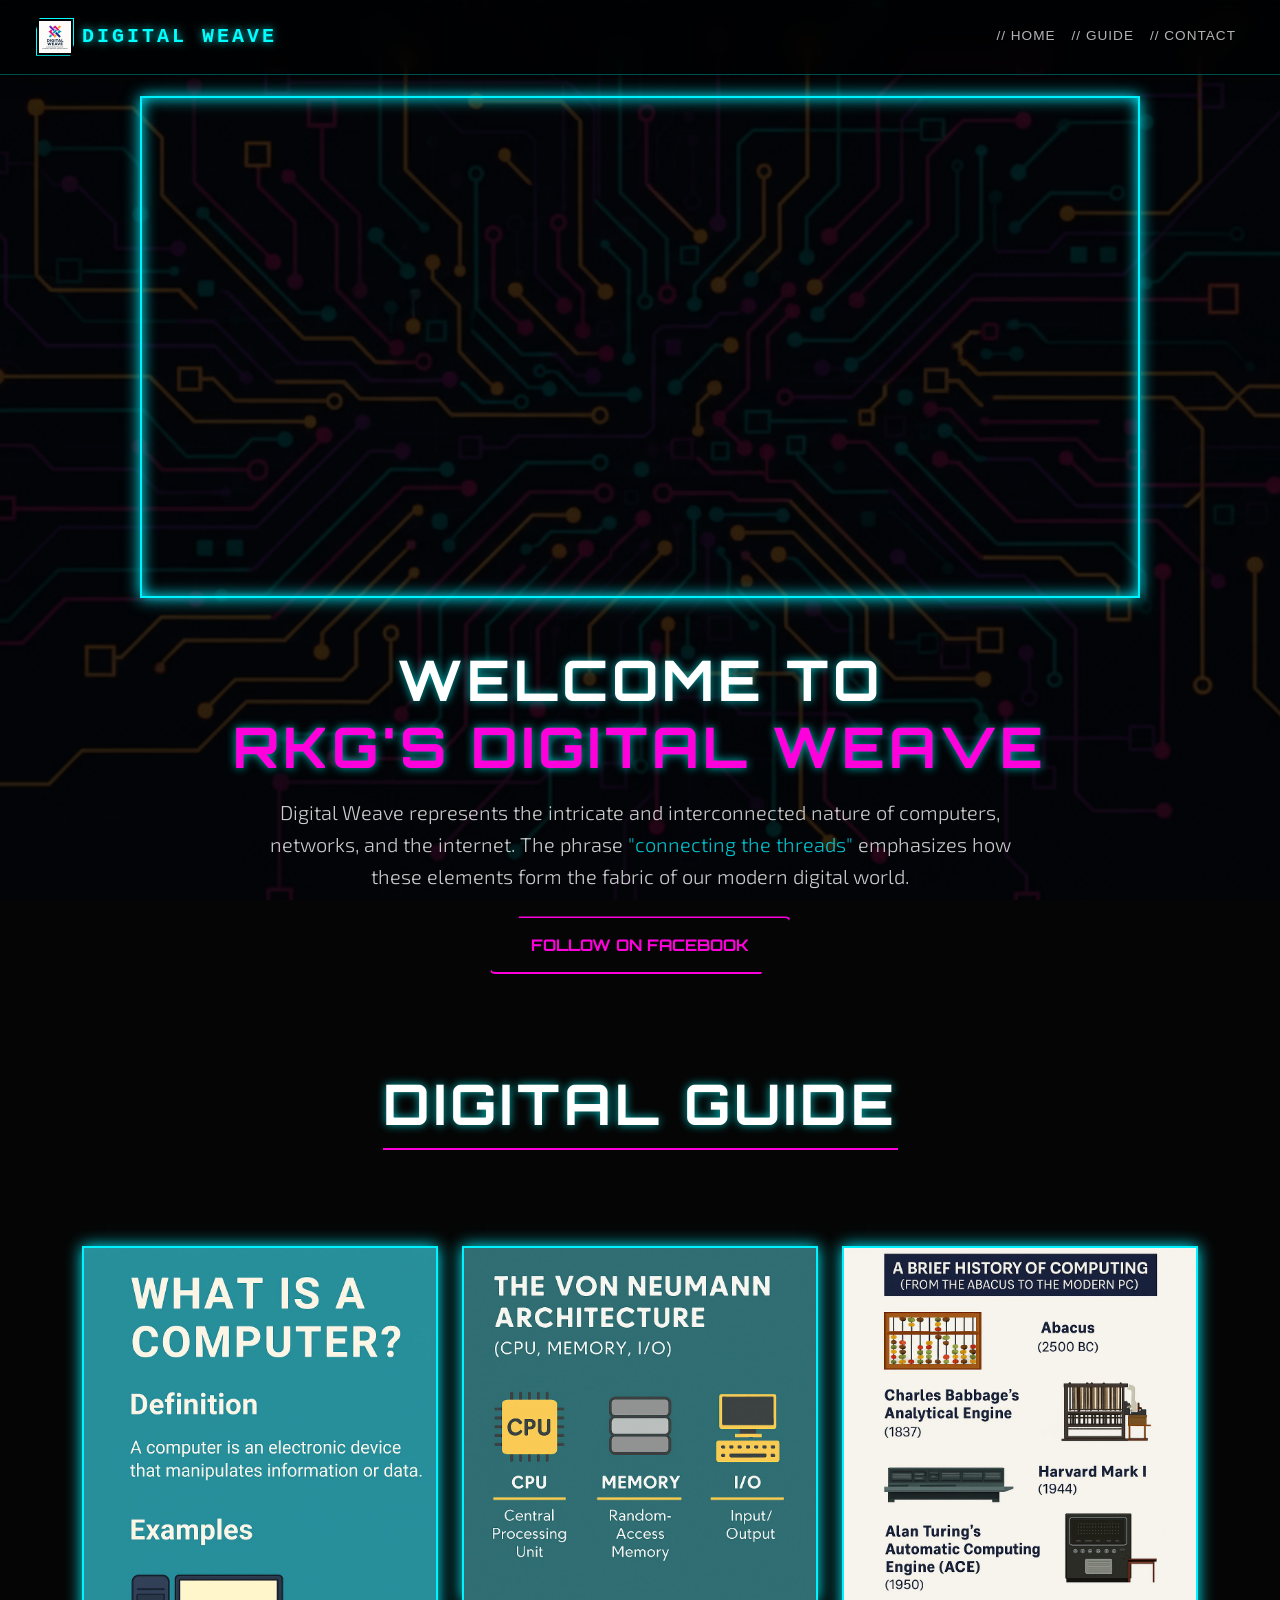
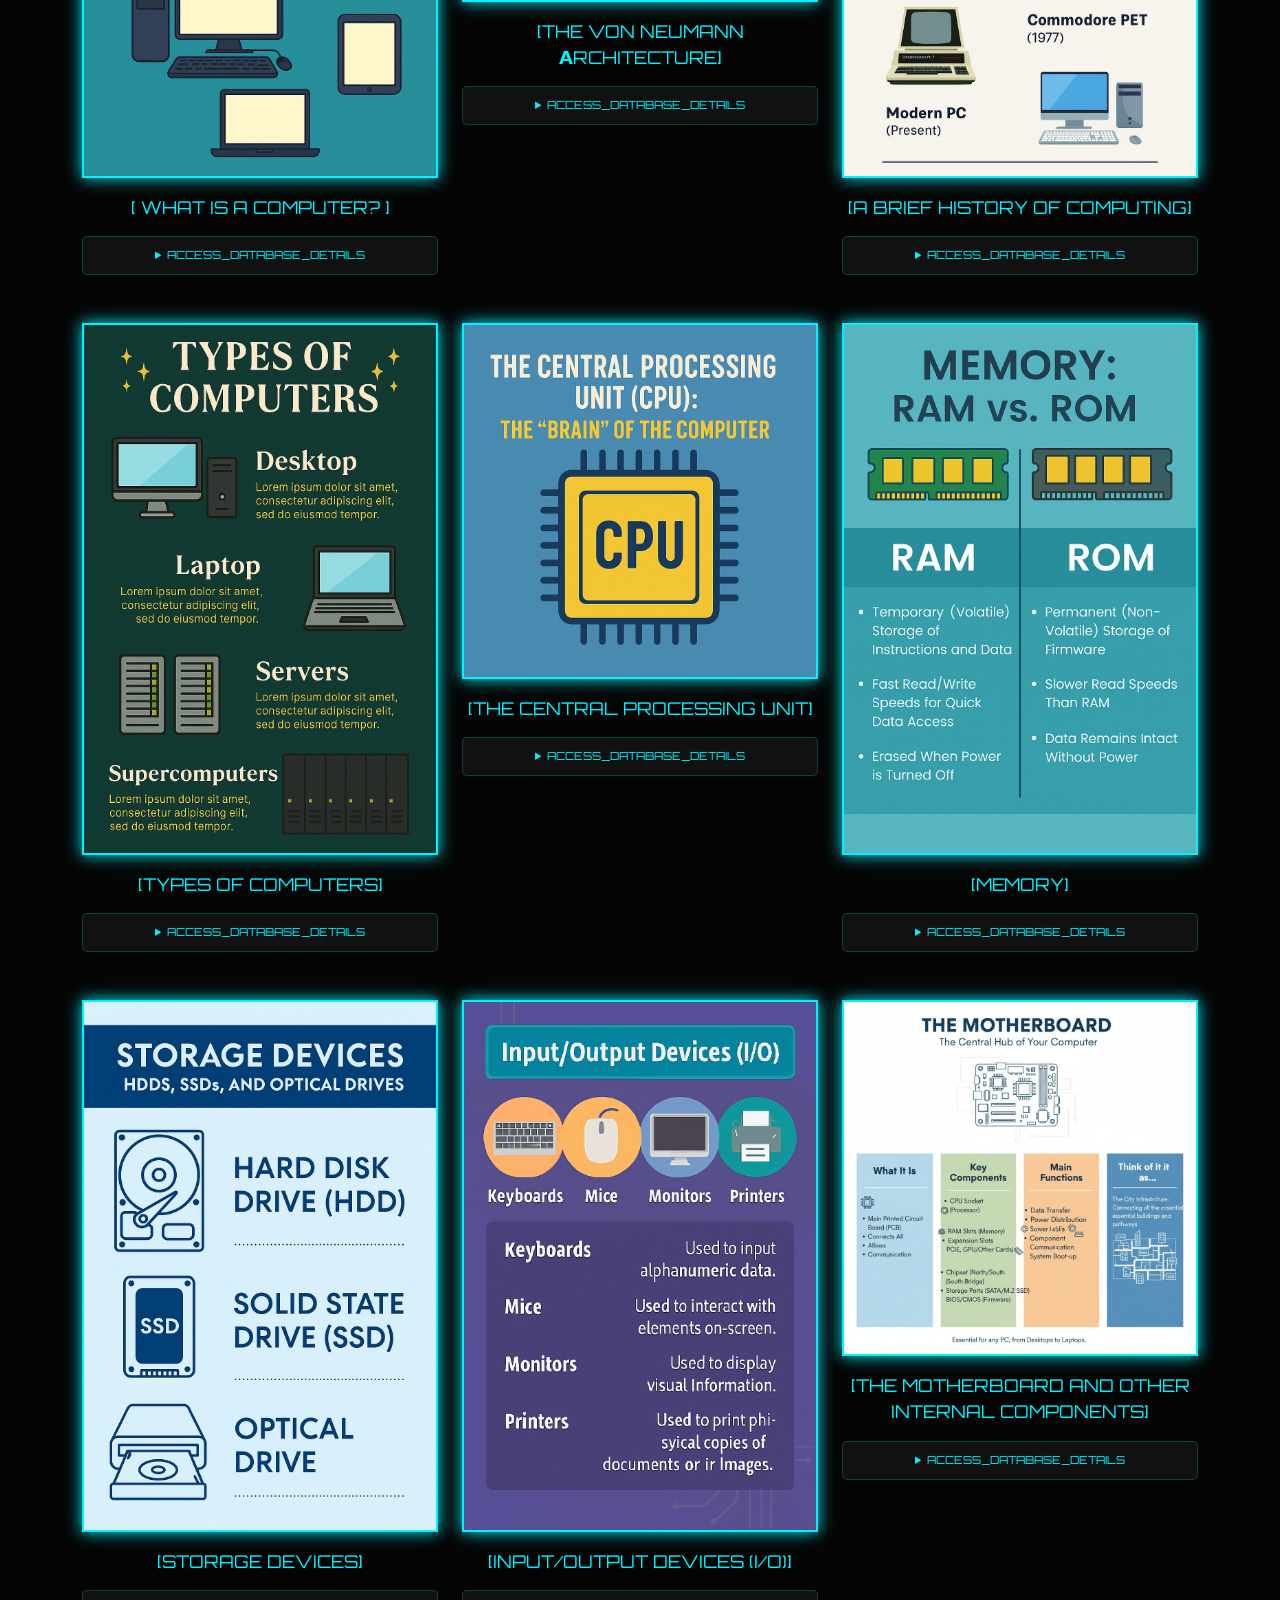
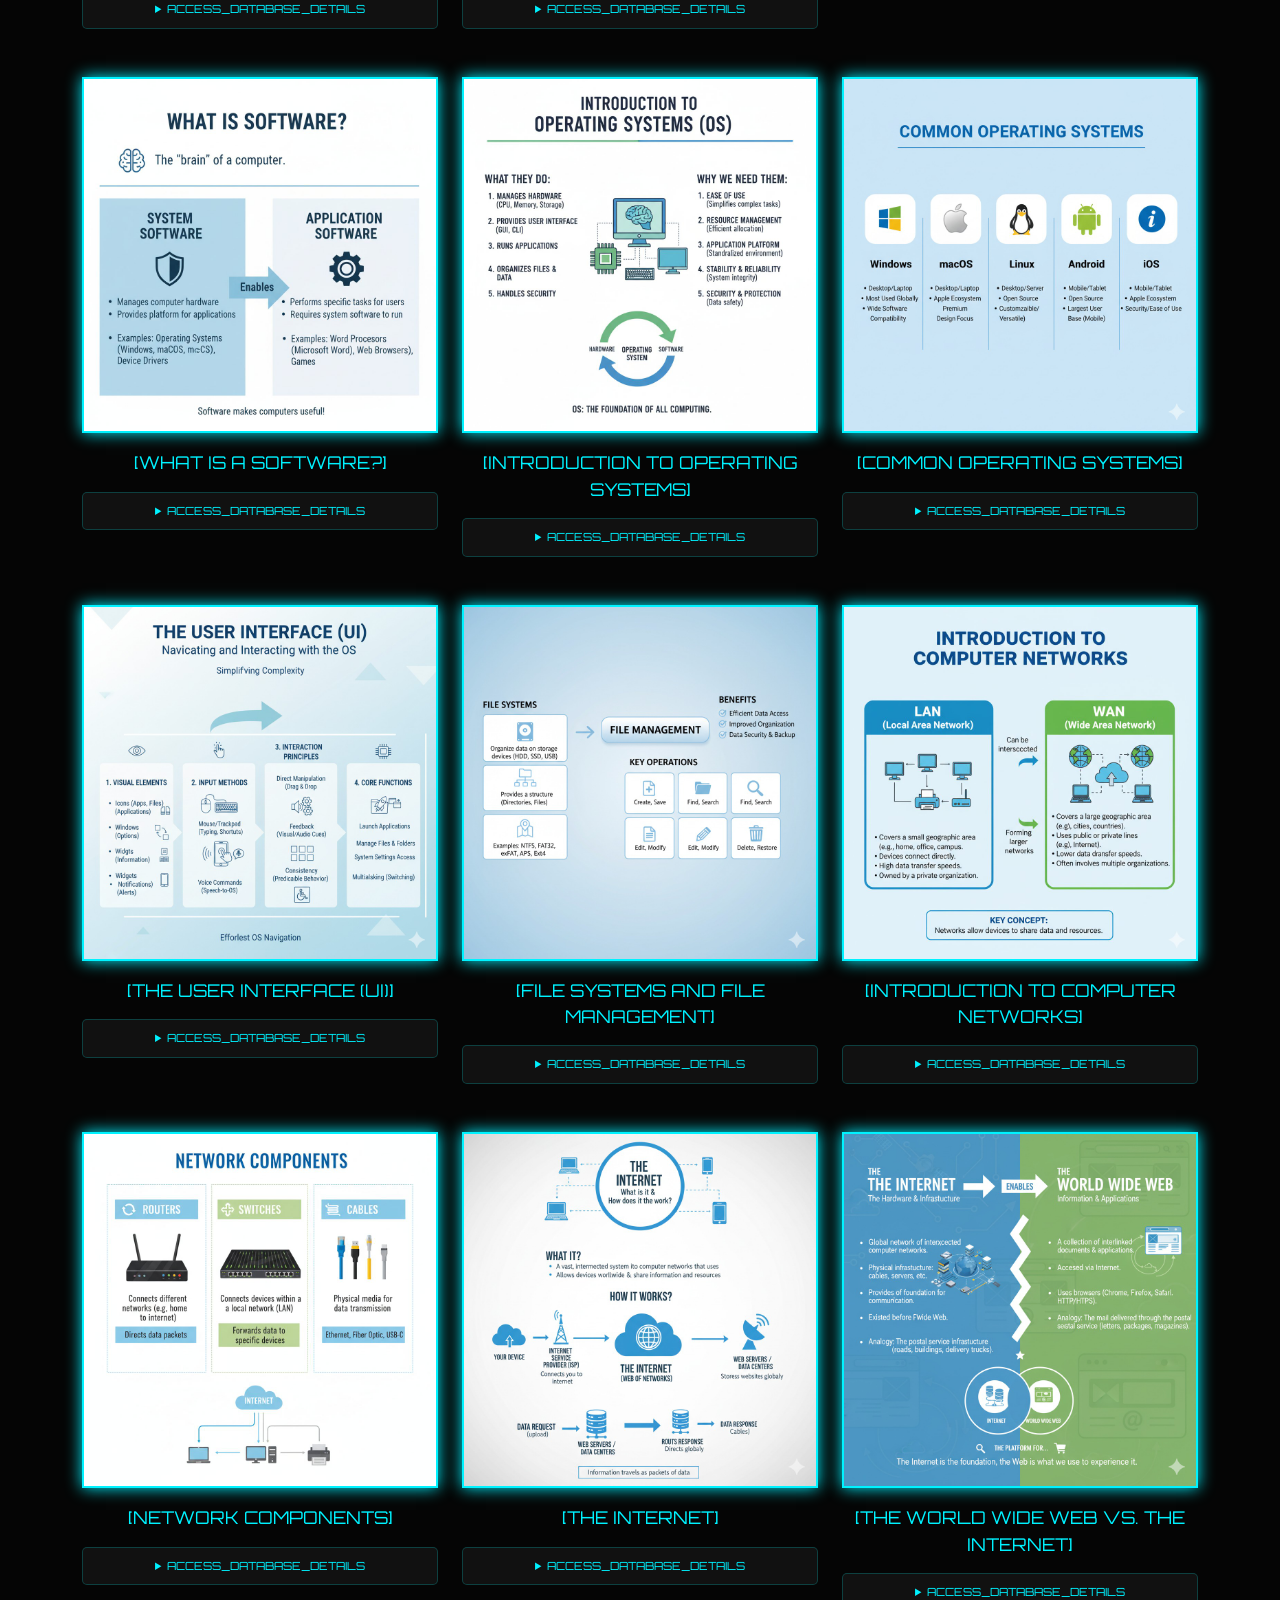
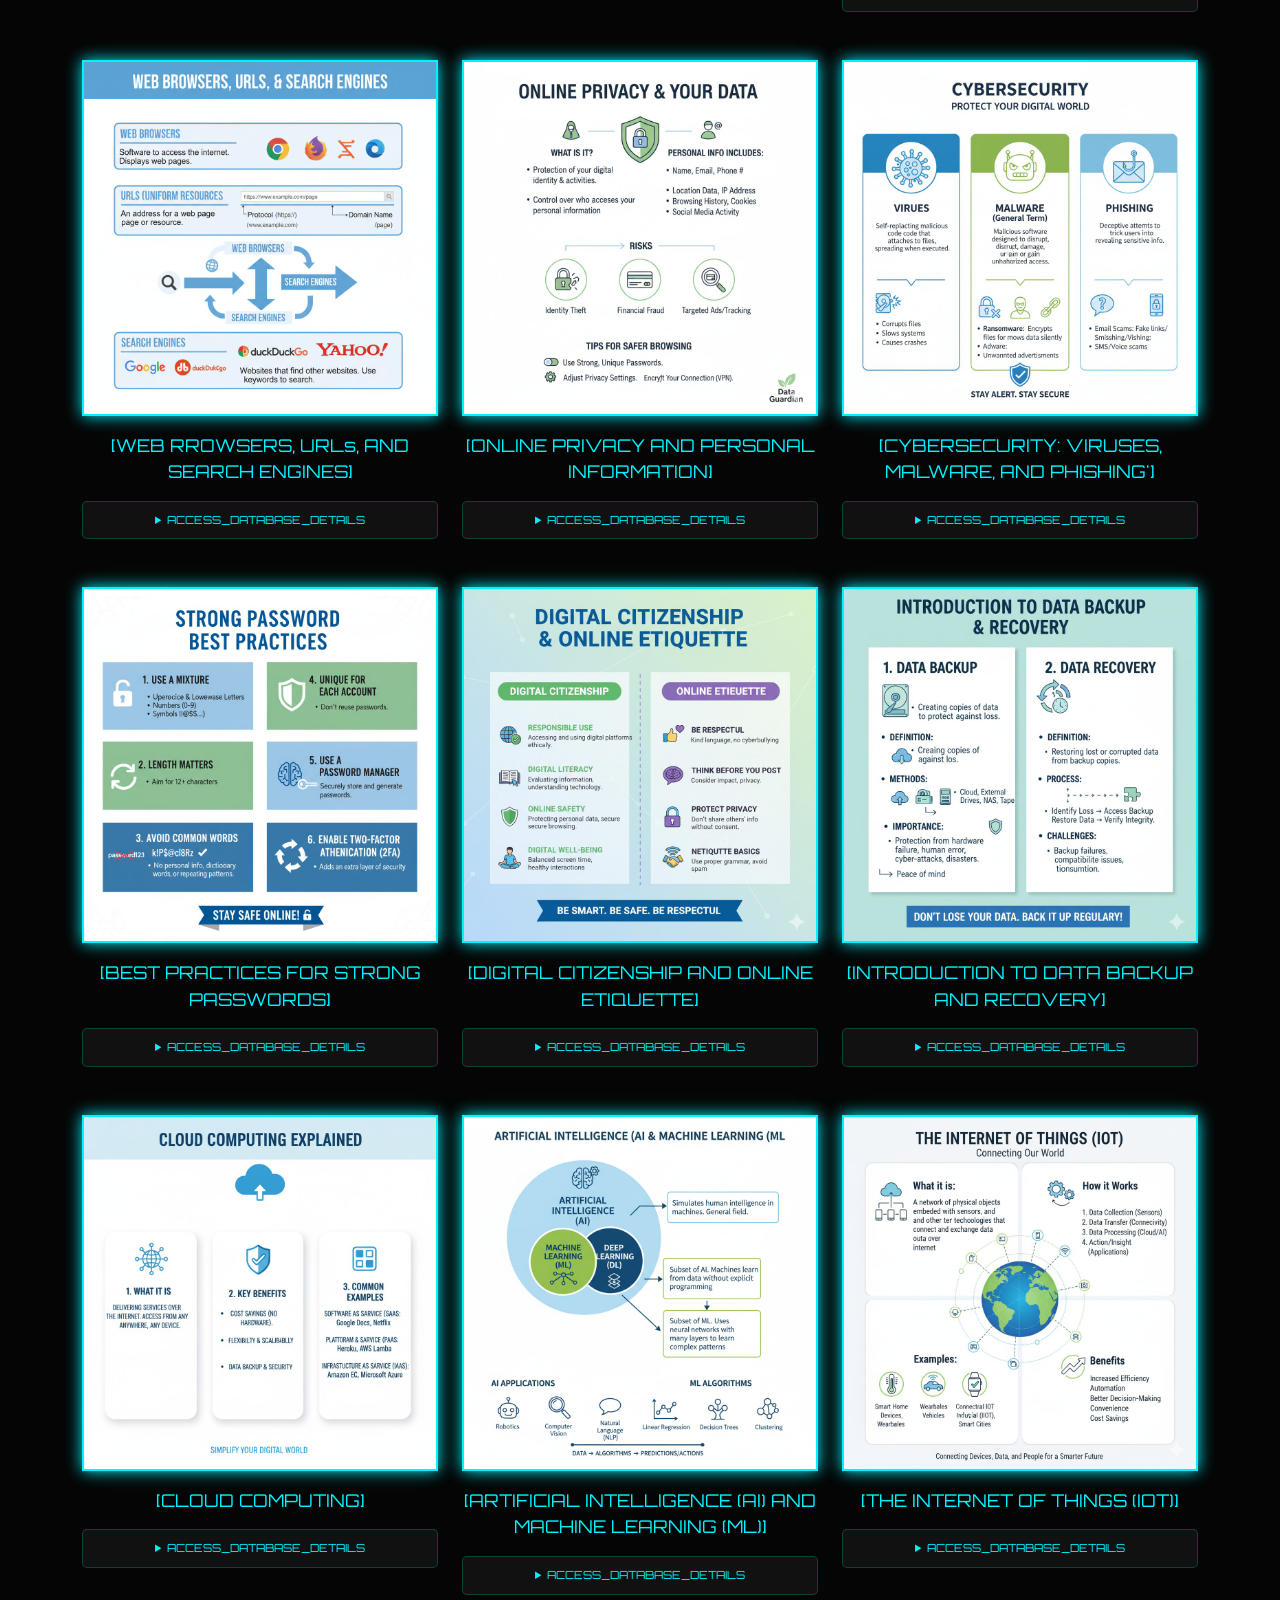
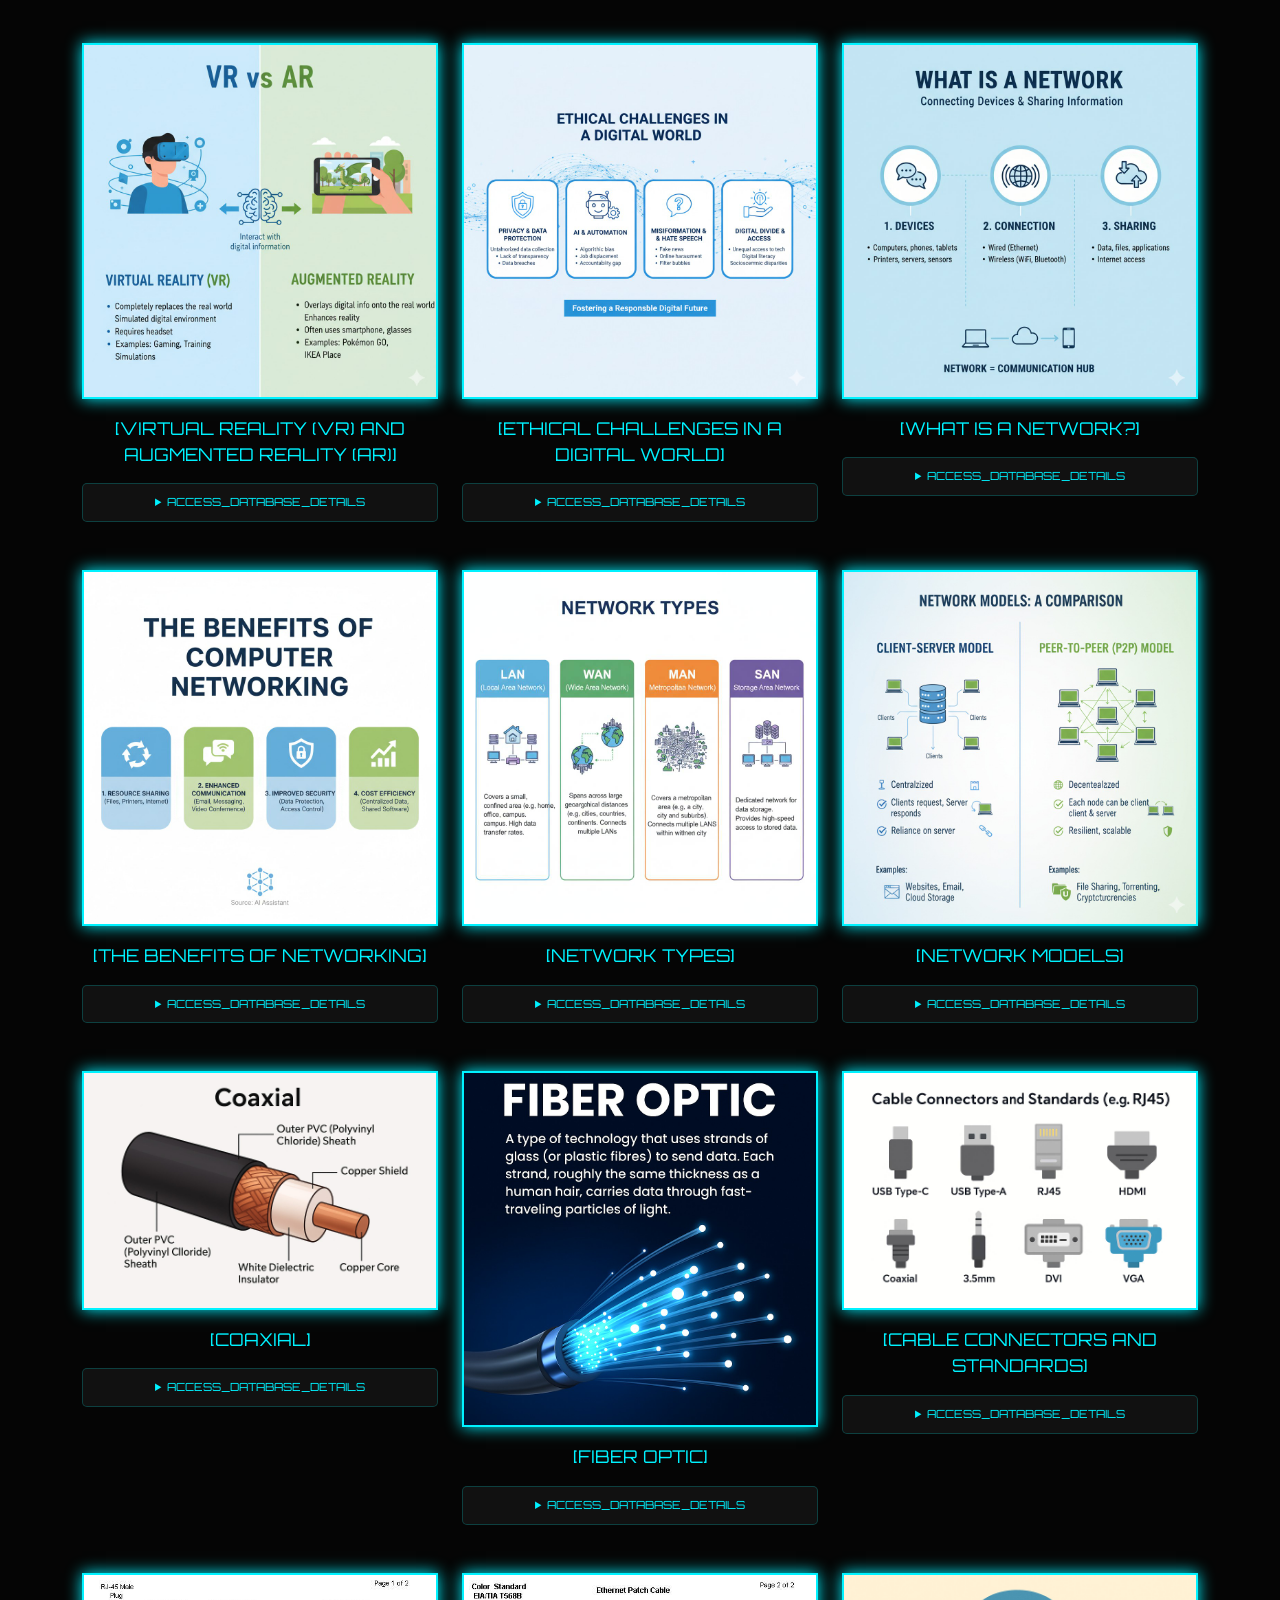
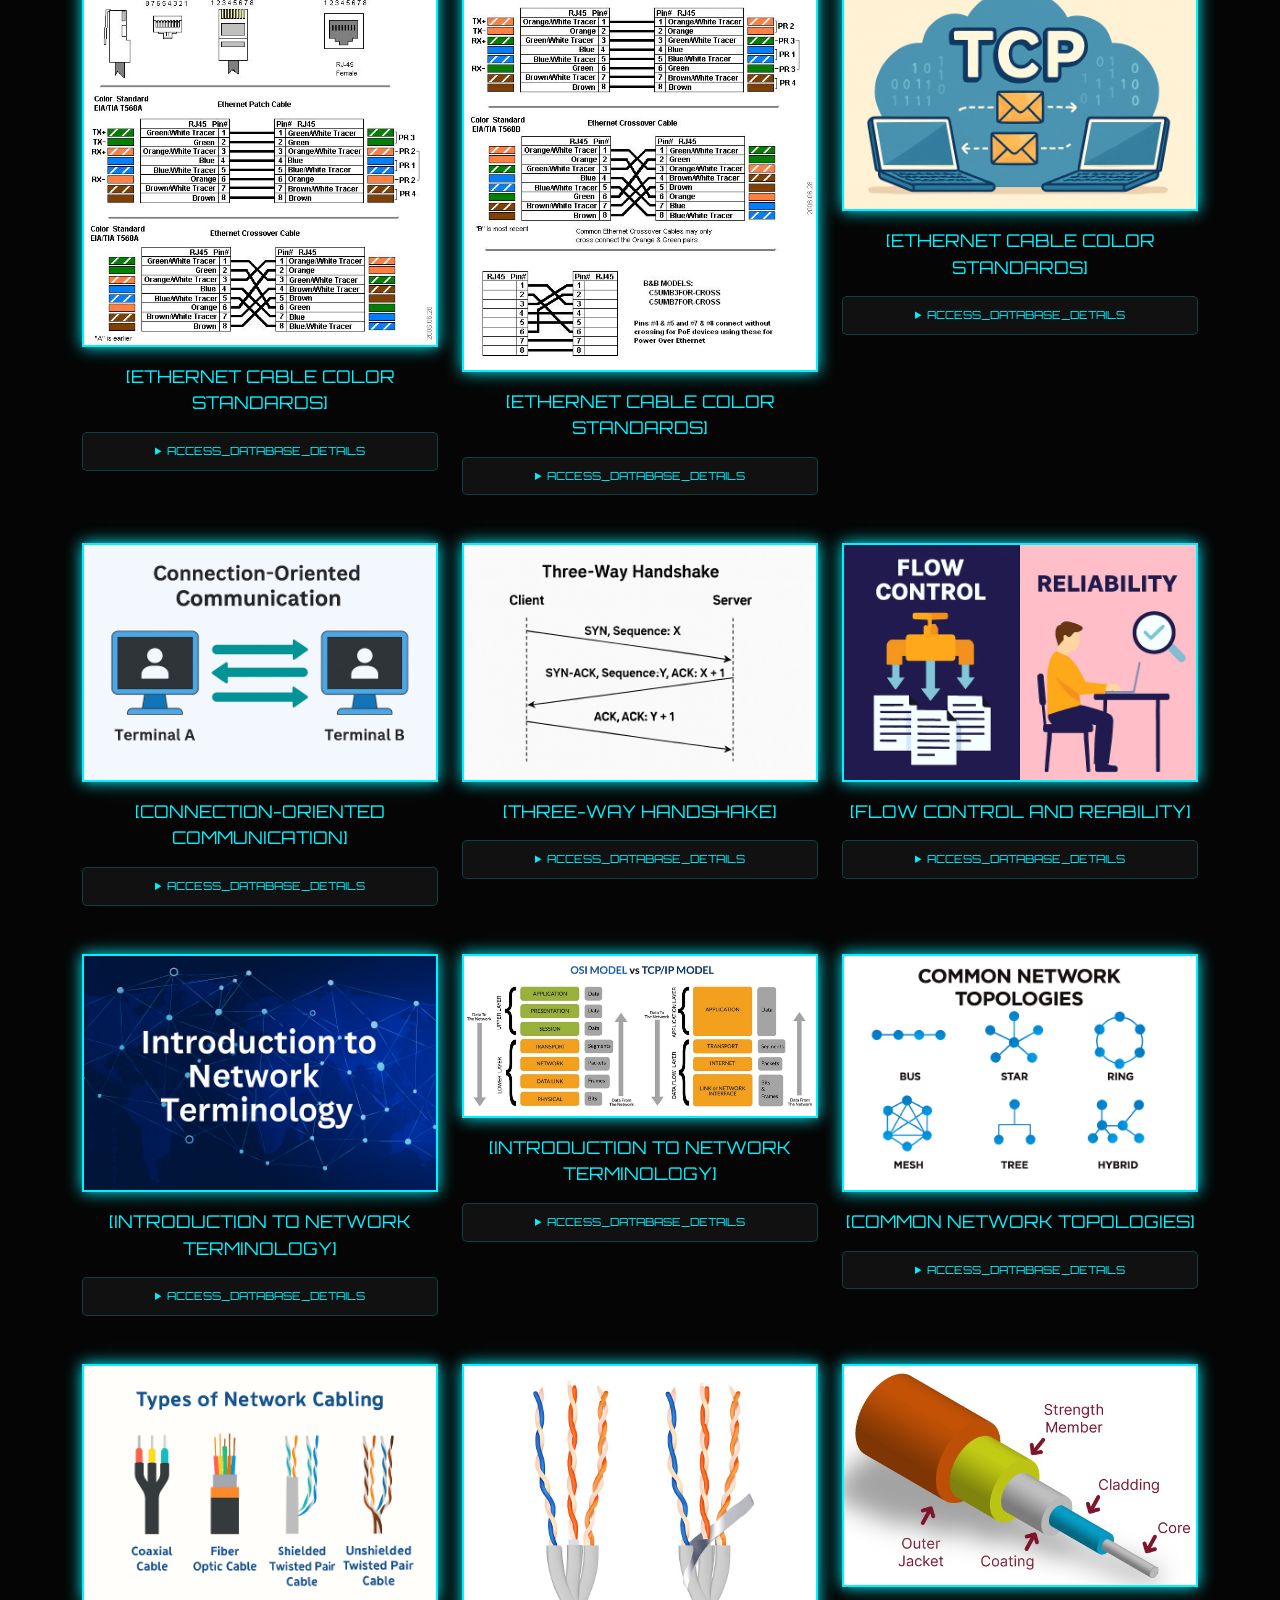
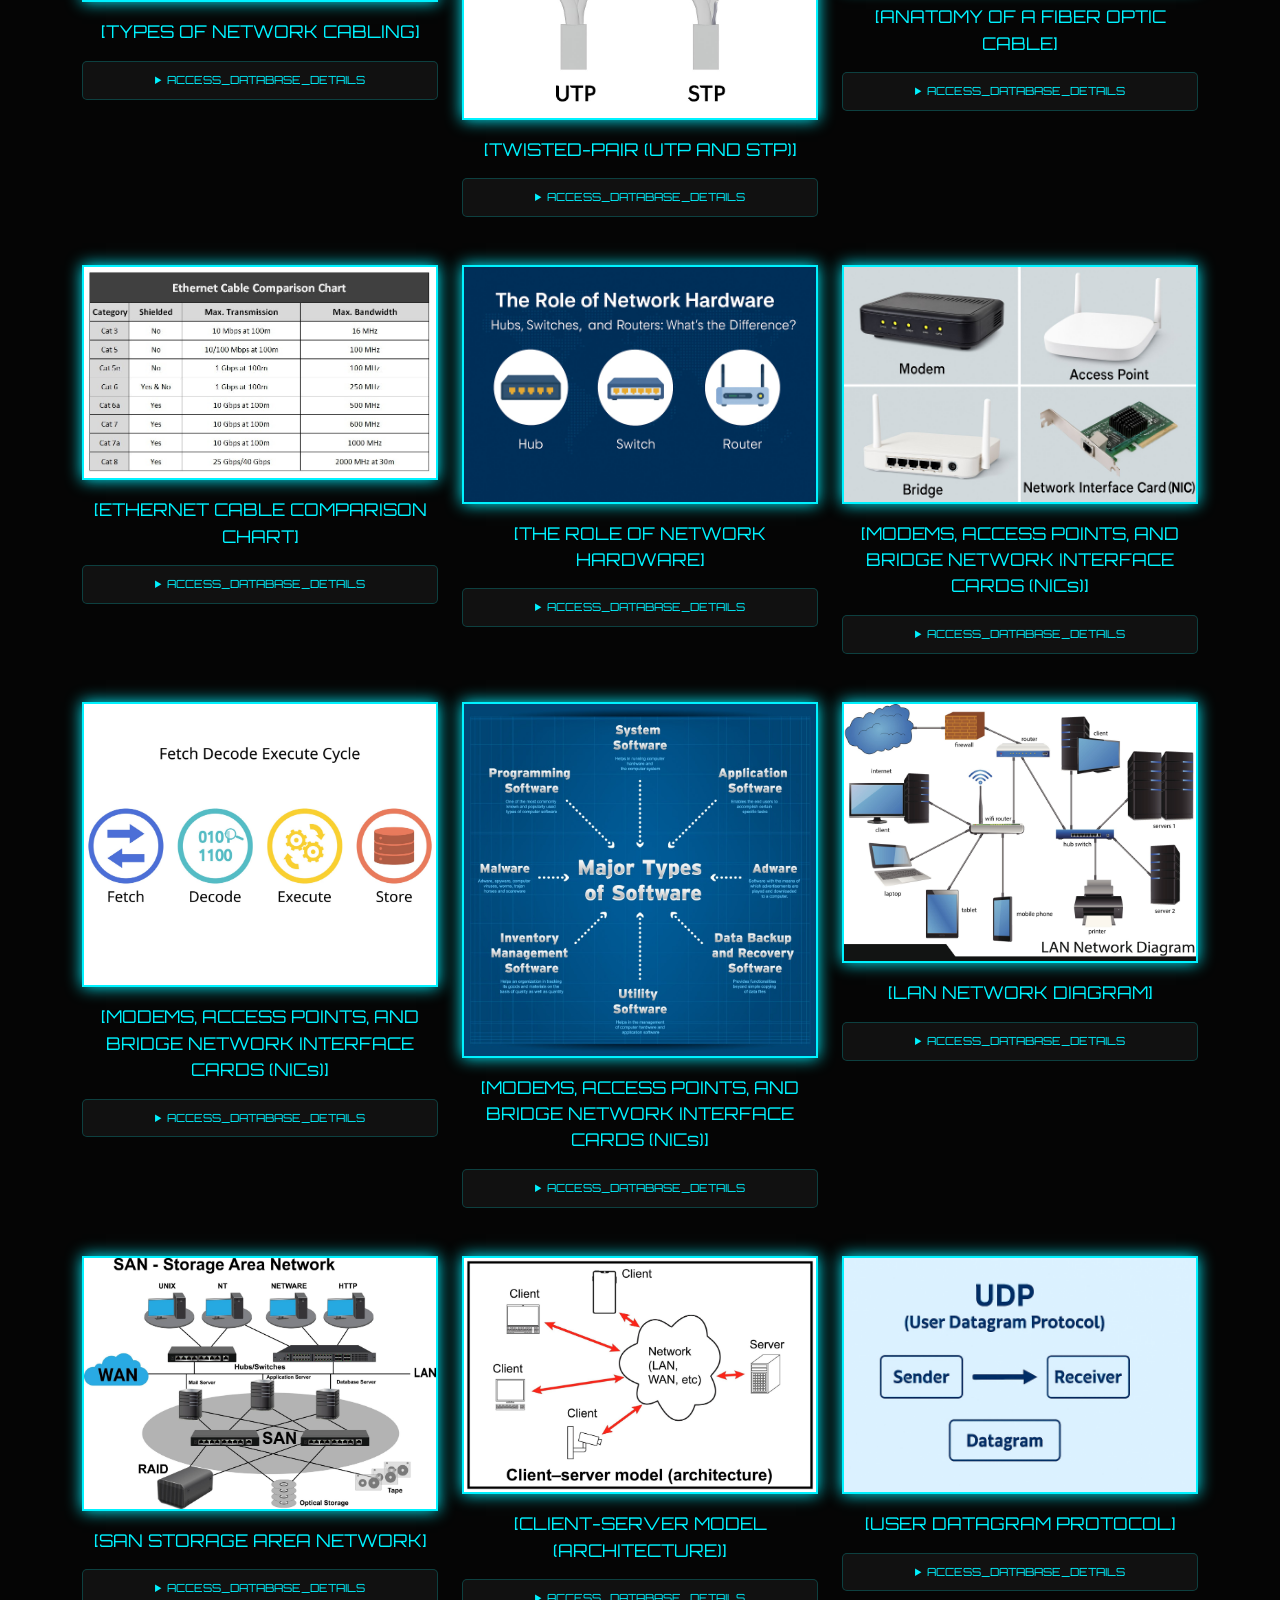
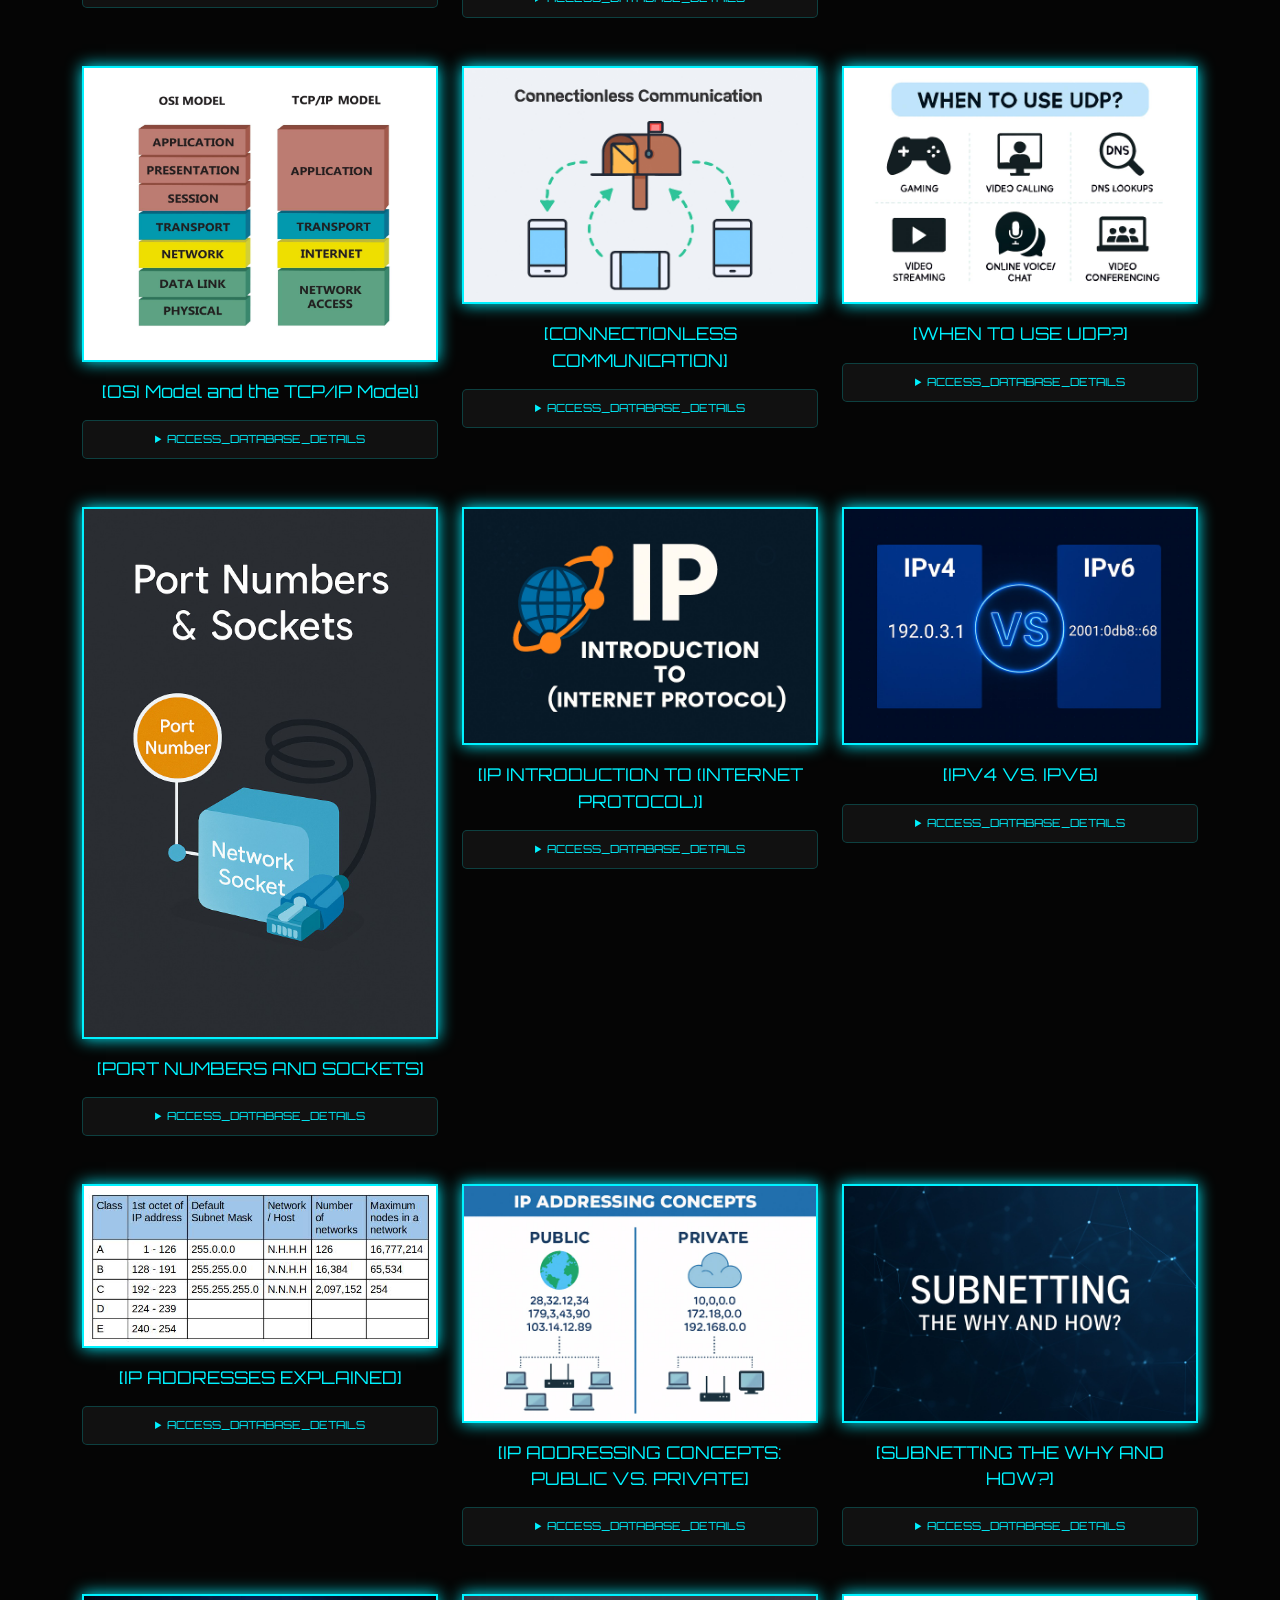
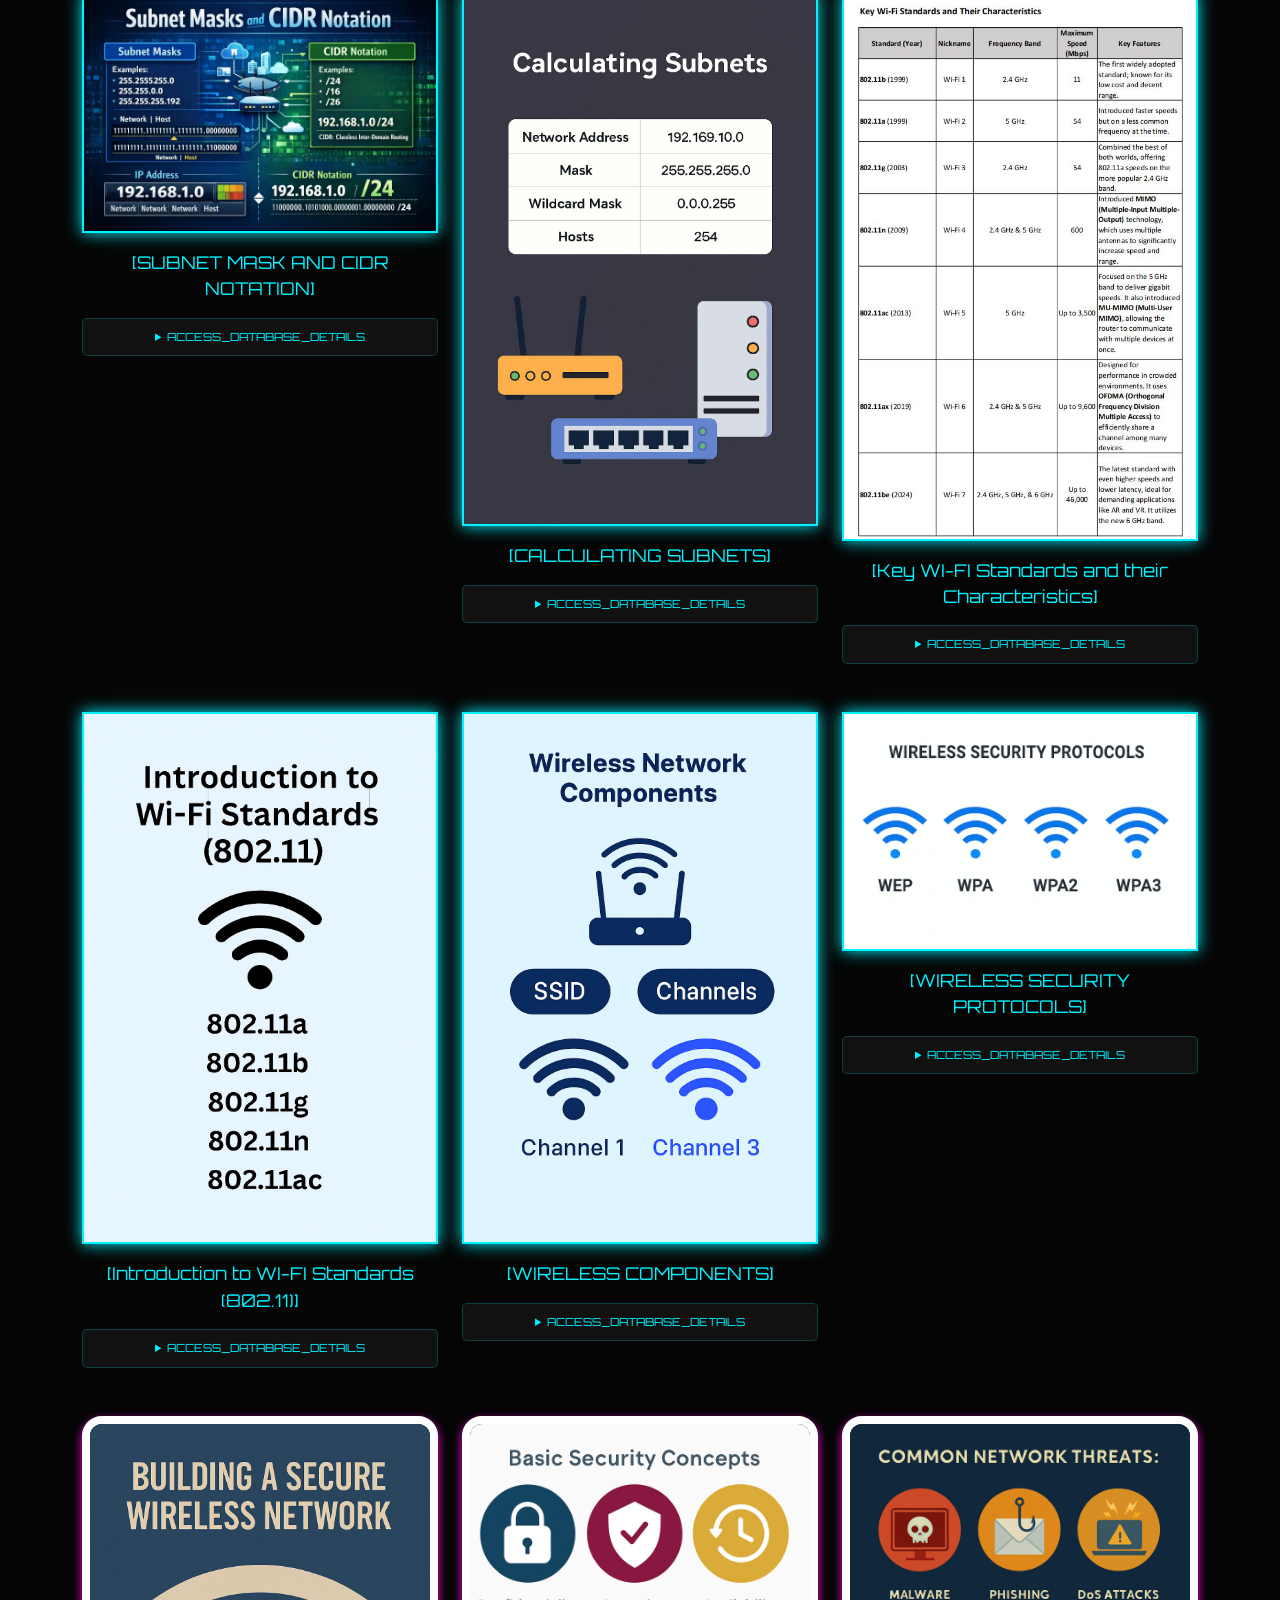
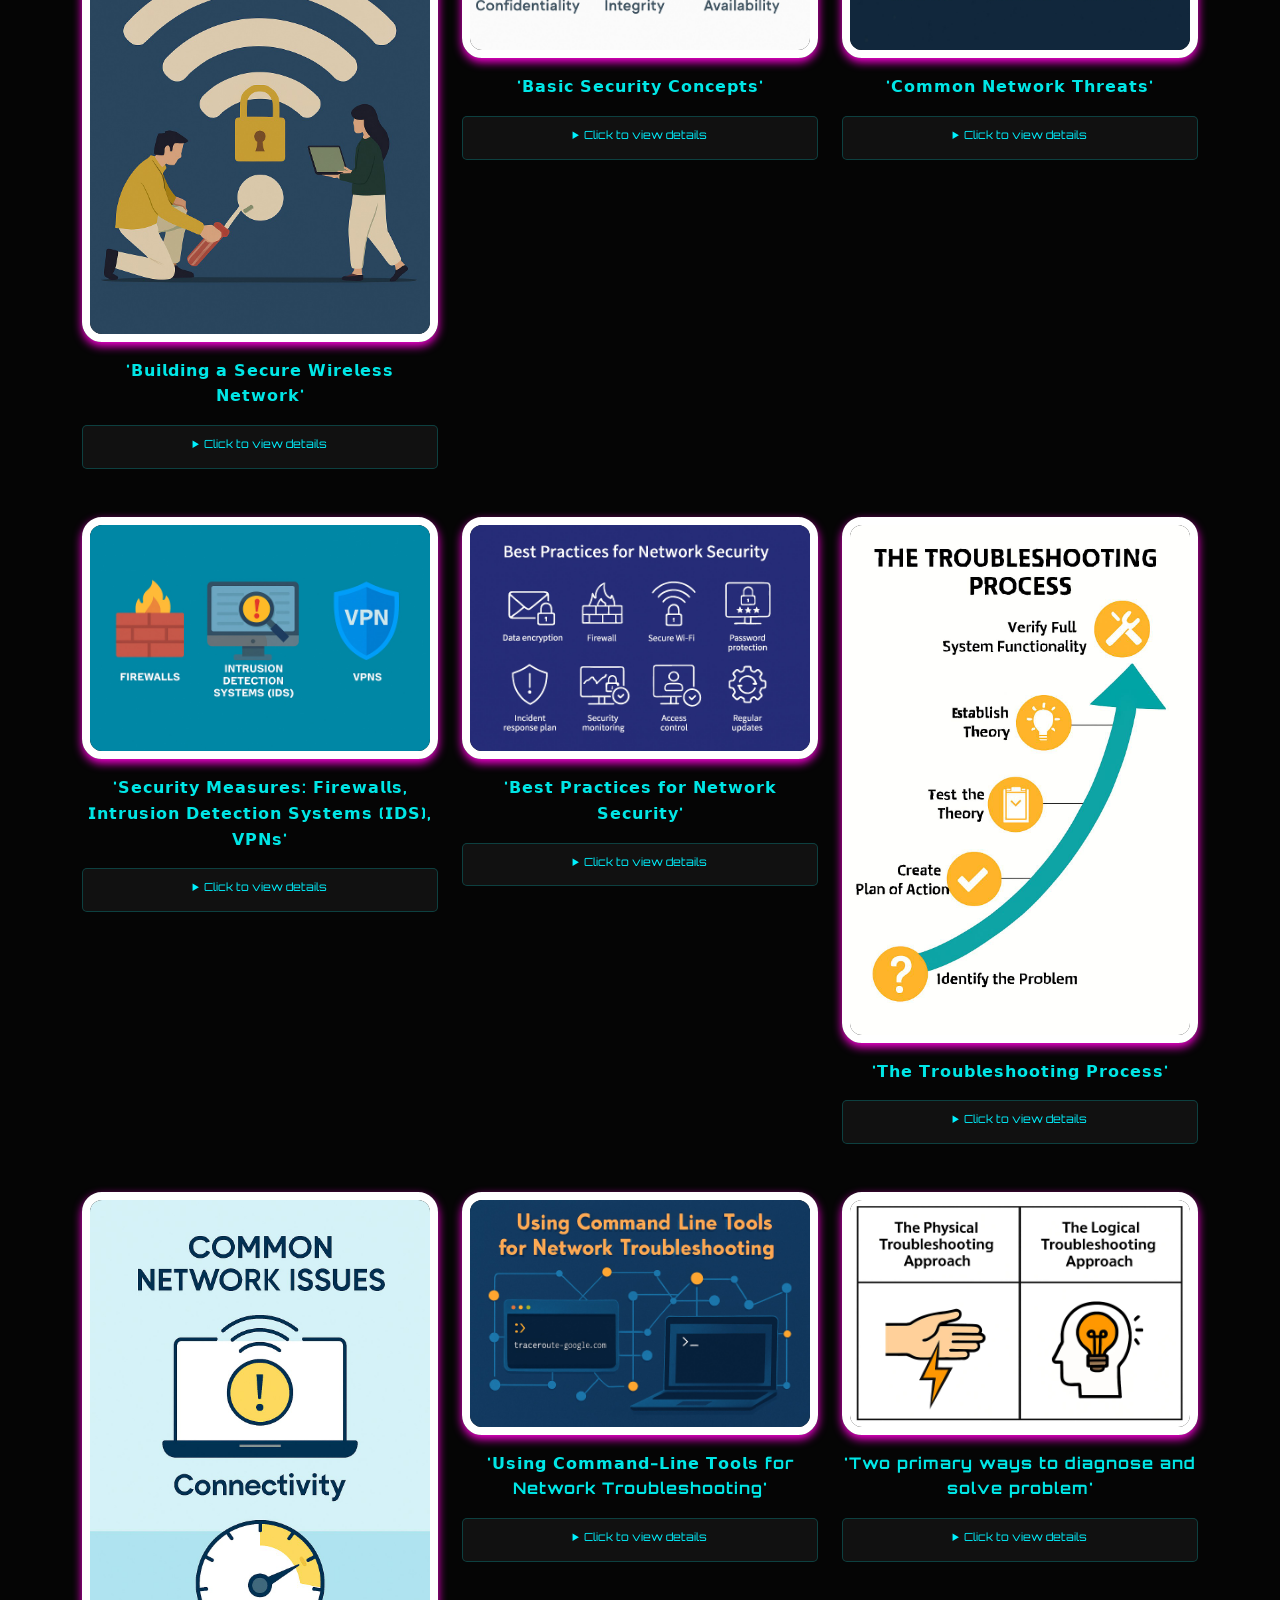
==== commit 785171d3: "Add files via upload" ====
--- a/index.html
+++ b/index.html
@@ -2174,21 +2174,20 @@
      <!------------------------------------>
 
      <div class="col-md-4 text-center mt-5 image-container">
-    <div style="cursor: pointer;" onclick="openPreview('images/53.jpg', 'Fetch Decode Execute Cycle')">
-        <img src="images/53.jpg" 
-             class="img-fluid premium-hover" 
-             width="400" 
-             style="border: 8px solid white; border-radius: 20px; box-shadow: 0px 4px 10px rgb(255, 0, 220);" 
-             alt="Fetch Decode Execute Cycle">
-        <p class="lead mt-3" style="color: cyan; transition: 0.3s;">'Fetch Decode Execute Cycle'</p>
-    </div>
-
-      <details>
-  <summary style="cursor: pointer; color: gray; font-size: 0.9rem; margin-bottom: 5px;">
-    Click to view details
-  </summary>
-  <div style="border-left: 2px solid #ccc; padding-left: 10px;">
-    <a href="" style="color: gray; text-decoration: none; font-size: 0.8rem; display: block;">
+                <div style="cursor: pointer;" onclick="openPreview('images/53.jpg', '𝗠𝗼𝗱𝗲𝗺𝘀, 𝗔𝗰𝗰𝗲𝘀𝘀 𝗣𝗼𝗶𝗻𝘁𝘀, 𝗮𝗻𝗱 𝗕𝗿𝗶𝗱𝗴𝗲 𝗡𝗲𝘁𝘄𝗼𝗿𝗸 𝗜𝗻𝘁𝗲𝗿𝗳𝗮𝗰𝗲 𝗖𝗮𝗿𝗱𝘀 (𝗡𝗜𝗖𝘀)')">
+                    <img src="images/53.jpg" 
+                         class="img-fluid pulse-glow" 
+                         width="400" 
+                         style="border-radius: 0px;"
+                         alt="𝗠𝗼𝗱𝗲𝗺𝘀, 𝗔𝗰𝗰𝗲𝘀𝘀 𝗣𝗼𝗶𝗻𝘁𝘀, 𝗮𝗻𝗱 𝗕𝗿𝗶𝗱𝗴𝗲 𝗡𝗲𝘁𝘄𝗼𝗿𝗸 𝗜𝗻𝘁𝗲𝗿𝗳𝗮𝗰𝗲 𝗖𝗮𝗿𝗱𝘀 (𝗡𝗜𝗖𝘀)">
+                    <p class="mt-3" style="color: #00f2ff; font-family: 'Orbitron'; font-size: 1.1rem;">[MODEMS, ACCESS POINTS, AND BRIDGE NETWORK INTERFACE CARDS (NICs)]</p>
+                </div>
+
+      <details>
+  <summary>ACCESS_DATABASE_DETAILS</summary>
+    
+    <div style="color: #aaa; font-size: 0.85rem; text-align: left;">
+
 This image illustrates the Fetch-Decode-Execute Cycle, which is the fundamental operational process of a computer's Central Processing Unit (CPU).
 <br>
 Here is the breakdown of the four steps shown:
@@ -2216,22 +2215,21 @@
 
     <!------------------------------------>
 
-     <div class="col-md-4 text-center mt-5 image-container">
-    <div style="cursor: pointer;" onclick="openPreview('images/54.jpg', 'Major Types of Software')">
-        <img src="images/54.jpg" 
-             class="img-fluid premium-hover" 
-             width="400" 
-             style="border: 8px solid white; border-radius: 20px; box-shadow: 0px 4px 10px rgb(255, 0, 220);" 
-             alt="Major Types of Software">
-        <p class="lead mt-3" style="color: cyan; transition: 0.3s;">'Major Types of Software'</p>
-    </div>
-
-      <details>
-  <summary style="cursor: pointer; color: gray; font-size: 0.9rem; margin-bottom: 5px;">
-    Click to view details
-  </summary>
-  <div style="border-left: 2px solid #ccc; padding-left: 10px;">
-    <a href="" style="color: gray; text-decoration: none; font-size: 0.8rem; display: block;">
+    <div class="col-md-4 text-center mt-5 image-container">
+                <div style="cursor: pointer;" onclick="openPreview('images/54.jpg', '𝗠𝗼𝗱𝗲𝗺𝘀, 𝗔𝗰𝗰𝗲𝘀𝘀 𝗣𝗼𝗶𝗻𝘁𝘀, 𝗮𝗻𝗱 𝗕𝗿𝗶𝗱𝗴𝗲 𝗡𝗲𝘁𝘄𝗼𝗿𝗸 𝗜𝗻𝘁𝗲𝗿𝗳𝗮𝗰𝗲 𝗖𝗮𝗿𝗱𝘀 (𝗡𝗜𝗖𝘀)')">
+                    <img src="images/54.jpg" 
+                         class="img-fluid pulse-glow" 
+                         width="400" 
+                         style="border-radius: 0px;"
+                         alt="𝗠𝗼𝗱𝗲𝗺𝘀, 𝗔𝗰𝗰𝗲𝘀𝘀 𝗣𝗼𝗶𝗻𝘁𝘀, 𝗮𝗻𝗱 𝗕𝗿𝗶𝗱𝗴𝗲 𝗡𝗲𝘁𝘄𝗼𝗿𝗸 𝗜𝗻𝘁𝗲𝗿𝗳𝗮𝗰𝗲 𝗖𝗮𝗿𝗱𝘀 (𝗡𝗜𝗖𝘀)">
+                    <p class="mt-3" style="color: #00f2ff; font-family: 'Orbitron'; font-size: 1.1rem;">[MODEMS, ACCESS POINTS, AND BRIDGE NETWORK INTERFACE CARDS (NICs)]</p>
+                </div>
+
+      <details>
+  <summary>ACCESS_DATABASE_DETAILS</summary>
+    
+    <div style="color: #aaa; font-size: 0.85rem; text-align: left;">
+
 This image is an infographic titled "Major Types of Software," designed on a blue blueprint-style background. It categorizes software into eight distinct areas, providing a brief definition for each:
 <br>
 System & Utility: Software that runs and manages the computer hardware (e.g., OS, disk tools).
@@ -2255,22 +2253,21 @@
 
     <!------------------------------------>
 
-     <div class="col-md-4 text-center mt-5 image-container">
-    <div style="cursor: pointer;" onclick="openPreview('images/55.jpg', 'LAN Network Diagram')">
-        <img src="images/55.jpg" 
-             class="img-fluid premium-hover" 
-             width="400" 
-             style="border: 8px solid white; border-radius: 20px; box-shadow: 0px 4px 10px rgb(255, 0, 220);" 
-             alt="LAN Network Diagram">
-        <p class="lead mt-3" style="color: cyan; transition: 0.3s;">'LAN Network Diagram'</p>
-    </div>
-
-      <details>
-  <summary style="cursor: pointer; color: gray; font-size: 0.9rem; margin-bottom: 5px;">
-    Click to view details
-  </summary>
-  <div style="border-left: 2px solid #ccc; padding-left: 10px;">
-    <a href="" style="color: gray; text-decoration: none; font-size: 0.8rem; display: block;">
+        <div class="col-md-4 text-center mt-5 image-container">
+                <div style="cursor: pointer;" onclick="openPreview('images/55.jpg', 'LAN Network Diagram')">
+                    <img src="images/55.jpg" 
+                         class="img-fluid pulse-glow" 
+                         width="400" 
+                         style="border-radius: 0px;"
+                         alt="LAN Network Diagram">
+                    <p class="mt-3" style="color: #00f2ff; font-family: 'Orbitron'; font-size: 1.1rem;">[LAN NETWORK DIAGRAM]</p>
+                </div>
+
+      <details>
+  <summary>ACCESS_DATABASE_DETAILS</summary>
+    
+    <div style="color: #aaa; font-size: 0.85rem; text-align: left;">
+
 This image is a LAN (Local Area Network) Diagram that illustrates how different devices in a home or office connect to the internet and to each other.
 <br>
 Key Components:<br>
@@ -2296,21 +2293,20 @@
     <!------------------------------------>
 
      <div class="col-md-4 text-center mt-5 image-container">
-    <div style="cursor: pointer;" onclick="openPreview('images/56.jpg', 'SAN Storage Area Network')">
-        <img src="images/56.jpg" 
-             class="img-fluid premium-hover" 
-             width="400" 
-             style="border: 8px solid white; border-radius: 20px; box-shadow: 0px 4px 10px rgb(255, 0, 220);" 
-             alt="SAN Storage Area Network">
-        <p class="lead mt-3" style="color: cyan; transition: 0.3s;">'SAN Storage Area Network'</p>
-    </div>
-
-      <details>
-  <summary style="cursor: pointer; color: gray; font-size: 0.9rem; margin-bottom: 5px;">
-    Click to view details
-  </summary>
-  <div style="border-left: 2px solid #ccc; padding-left: 10px;">
-    <a href="" style="color: gray; text-decoration: none; font-size: 0.8rem; display: block;">
+                <div style="cursor: pointer;" onclick="openPreview('images/56.jpg', 'SAN Storage Area Network')">
+                    <img src="images/56.jpg" 
+                         class="img-fluid pulse-glow" 
+                         width="400" 
+                         style="border-radius: 0px;"
+                         alt="SAN Storage Area Network">
+                    <p class="mt-3" style="color: #00f2ff; font-family: 'Orbitron'; font-size: 1.1rem;">[SAN STORAGE AREA NETWORK]</p>
+                </div>
+
+         <details>
+  <summary>ACCESS_DATABASE_DETAILS</summary>
+    
+    <div style="color: #aaa; font-size: 0.85rem; text-align: left;">
+
 This diagram illustrates a Storage Area Network (SAN) architecture, which is a specialized, high-speed network that provides servers with access to consolidated, block-level data storage.
 <br>
 Key Components:<br>
@@ -2336,21 +2332,20 @@
     <!------------------------------------>
 
      <div class="col-md-4 text-center mt-5 image-container">
-    <div style="cursor: pointer;" onclick="openPreview('images/57.jpg', 'Client-server model (architecture)')">
-        <img src="images/57.jpg" 
-             class="img-fluid premium-hover" 
-             width="400" 
-             style="border: 8px solid white; border-radius: 20px; box-shadow: 0px 4px 10px rgb(255, 0, 220);" 
-             alt="Client-server model (architecture)">
-        <p class="lead mt-3" style="color: cyan; transition: 0.3s;">'Client-server model (architecture)'</p>
-    </div>
-
-      <details>
-  <summary style="cursor: pointer; color: gray; font-size: 0.9rem; margin-bottom: 5px;">
-    Click to view details
-  </summary>
-  <div style="border-left: 2px solid #ccc; padding-left: 10px;">
-    <a href="" style="color: gray; text-decoration: none; font-size: 0.8rem; display: block;">
+                <div style="cursor: pointer;" onclick="openPreview('images/57.jpg', 'Client-server model (architecture)')">
+                    <img src="images/57.jpg" 
+                         class="img-fluid pulse-glow" 
+                         width="400" 
+                         style="border-radius: 0px;"
+                         alt="Client-server model (architecture)">
+                    <p class="mt-3" style="color: #00f2ff; font-family: 'Orbitron'; font-size: 1.1rem;">[CLIENT-SERVER MODEL (ARCHITECTURE)]</p>
+                </div>
+
+      <details>
+  <summary>ACCESS_DATABASE_DETAILS</summary>
+    
+    <div style="color: #aaa; font-size: 0.85rem; text-align: left;">
+
 This image illustrates the client–server model, a distributed computing structure that partitions tasks between resource providers and service requesters.
 <br>
 Key Components<br>
@@ -2376,22 +2371,21 @@
 
     <!------------------------------------>
 
-     <div class="col-md-4 text-center mt-5 image-container">
-    <div style="cursor: pointer;" onclick="openPreview('images/58.jpg', 'User Datagram Protocol')">
-        <img src="images/58.jpg" 
-             class="img-fluid premium-hover" 
-             width="400" 
-             style="border: 8px solid white; border-radius: 20px; box-shadow: 0px 4px 10px rgb(255, 0, 220);" 
-             alt="User Datagram Protocol">
-        <p class="lead mt-3" style="color: cyan; transition: 0.3s;">'User Datagram Protocol'</p>
-    </div>
-
-      <details>
-  <summary style="cursor: pointer; color: gray; font-size: 0.9rem; margin-bottom: 5px;">
-    Click to view details
-  </summary>
-  <div style="border-left: 2px solid #ccc; padding-left: 10px;">
-    <a href="" style="color: gray; text-decoration: none; font-size: 0.8rem; display: block;">
+  <div class="col-md-4 text-center mt-5 image-container">
+                <div style="cursor: pointer;" onclick="openPreview('images/58.jpg', 'User Datagram Protocol')">
+                    <img src="images/58.jpg" 
+                         class="img-fluid pulse-glow" 
+                         width="400" 
+                         style="border-radius: 0px;"
+                         alt="User Datagram Protocol">
+                    <p class="mt-3" style="color: #00f2ff; font-family: 'Orbitron'; font-size: 1.1rem;">[USER DATAGRAM PROTOCOL]</p>
+                </div>
+
+        <details>
+  <summary>ACCESS_DATABASE_DETAILS</summary>
+    
+    <div style="color: #aaa; font-size: 0.85rem; text-align: left;">
+
 This image illustrates the basic concept of UDP (User Datagram Protocol), a communication method used on the internet.
 <br>
 Key Takeaways<br>
@@ -2414,22 +2408,21 @@
 
      <!------------------------------------>
 
-     <div class="col-md-4 text-center mt-5 image-container">
-    <div style="cursor: pointer;" onclick="openPreview('images/59.jpg', 'OSI Model and the TCP/IP Model')">
-        <img src="images/59.jpg" 
-             class="img-fluid premium-hover" 
-             width="400" 
-             style="border: 8px solid white; border-radius: 20px; box-shadow: 0px 4px 10px rgb(255, 0, 220);" 
-             alt="OSI Model and the TCP/IP Model">
-        <p class="lead mt-3" style="color: cyan; transition: 0.3s;">'OSI Model and the TCP/IP Model'</p>
-    </div>
-
-      <details>
-  <summary style="cursor: pointer; color: gray; font-size: 0.9rem; margin-bottom: 5px;">
-    Click to view details
-  </summary>
-  <div style="border-left: 2px solid #ccc; padding-left: 10px;">
-    <a href="" style="color: gray; text-decoration: none; font-size: 0.8rem; display: block;">
+  <div class="col-md-4 text-center mt-5 image-container">
+                <div style="cursor: pointer;" onclick="openPreview('images/59.jpg', 'OSI Model and the TCP/IP Model')">
+                    <img src="images/59.jpg" 
+                         class="img-fluid pulse-glow" 
+                         width="400" 
+                         style="border-radius: 0px;"
+                         alt="OSI Model and the TCP/IP Model">
+                    <p class="mt-3" style="color: #00f2ff; font-family: 'Orbitron'; font-size: 1.1rem;">[OSI Model and the TCP/IP Model]</p>
+                </div>
+
+     <details>
+  <summary>ACCESS_DATABASE_DETAILS</summary>
+    
+    <div style="color: #aaa; font-size: 0.85rem; text-align: left;">
+
 This image compares the two primary conceptual frameworks used to understand how data moves across a network: the OSI Model and the TCP/IP Model.
 <br>
 While they share the same goal of standardizing communication, they differ in how they group functions:
@@ -2459,22 +2452,22 @@
 
      <!------------------------------------>
 
-     <div class="col-md-4 text-center mt-5 image-container">
-    <div style="cursor: pointer;" onclick="openPreview('images/60.jpg', '𝗖𝗼𝗻𝗻𝗲𝗰𝘁𝗶𝗼𝗻𝗹𝗲𝘀𝘀 𝗖𝗼𝗺𝗺𝘂𝗻𝗶𝗰𝗮𝘁𝗶𝗼𝗻')">
-        <img src="images/60.jpg" 
-             class="img-fluid premium-hover" 
-             width="400" 
-             style="border: 8px solid white; border-radius: 20px; box-shadow: 0px 4px 10px rgb(255, 0, 220);" 
-             alt="𝗖𝗼𝗻𝗻𝗲𝗰𝘁𝗶𝗼𝗻𝗹𝗲𝘀𝘀 𝗖𝗼𝗺𝗺𝘂𝗻𝗶𝗰𝗮𝘁𝗶𝗼𝗻">
-        <p class="lead mt-3" style="color: cyan; transition: 0.3s;">'𝗖𝗼𝗻𝗻𝗲𝗰𝘁𝗶𝗼𝗻𝗹𝗲𝘀𝘀 𝗖𝗼𝗺𝗺𝘂𝗻𝗶𝗰𝗮𝘁𝗶𝗼𝗻'</p>
-    </div>
-
-      <details>
-  <summary style="cursor: pointer; color: gray; font-size: 0.9rem; margin-bottom: 5px;">
-    Click to view details
-  </summary>
-  <div style="border-left: 2px solid #ccc; padding-left: 10px;">
-    <a href="" style="color: gray; text-decoration: none; font-size: 0.8rem; display: block;">
+   
+  <div class="col-md-4 text-center mt-5 image-container">
+                <div style="cursor: pointer;" onclick="openPreview('images/60.jpg', '𝗖𝗼𝗻𝗻𝗲𝗰𝘁𝗶𝗼𝗻𝗹𝗲𝘀𝘀 𝗖𝗼𝗺𝗺𝘂𝗻𝗶𝗰𝗮𝘁𝗶𝗼𝗻')">
+                    <img src="images/60.jpg" 
+                         class="img-fluid pulse-glow" 
+                         width="400" 
+                         style="border-radius: 0px;"
+                         alt="𝗖𝗼𝗻𝗻𝗲𝗰𝘁𝗶𝗼𝗻𝗹𝗲𝘀𝘀 𝗖𝗼𝗺𝗺𝘂𝗻𝗶𝗰𝗮𝘁𝗶𝗼𝗻">
+                    <p class="mt-3" style="color: #00f2ff; font-family: 'Orbitron'; font-size: 1.1rem;">[CONNECTIONLESS COMMUNICATION]</p>
+                </div>
+
+        <details>
+  <summary>ACCESS_DATABASE_DETAILS</summary>
+    
+    <div style="color: #aaa; font-size: 0.85rem; text-align: left;">
+
 This image illustrates the concept of Connectionless Communication in networking, using a mailbox as a simple analogy.
 <br>
 Key Concept<br>
@@ -2498,22 +2491,21 @@
 
      <!------------------------------------>
 
-     <div class="col-md-4 text-center mt-5 image-container">
-    <div style="cursor: pointer;" onclick="openPreview('images/61.jpg', '𝗪𝗵𝗲𝗻 𝘁𝗼 𝗨𝘀𝗲 𝗨𝗗𝗣?')">
-        <img src="images/61.jpg" 
-             class="img-fluid premium-hover" 
-             width="400" 
-             style="border: 8px solid white; border-radius: 20px; box-shadow: 0px 4px 10px rgb(255, 0, 220);" 
-             alt="𝗪𝗵𝗲𝗻 𝘁𝗼 𝗨𝘀𝗲 𝗨𝗗𝗣?">
-        <p class="lead mt-3" style="color: cyan; transition: 0.3s;">'𝗪𝗵𝗲𝗻 𝘁𝗼 𝗨𝘀𝗲 𝗨𝗗𝗣?'</p>
-    </div>
-
-      <details>
-  <summary style="cursor: pointer; color: gray; font-size: 0.9rem; margin-bottom: 5px;">
-    Click to view details
-  </summary>
-  <div style="border-left: 2px solid #ccc; padding-left: 10px;">
-    <a href="" style="color: gray; text-decoration: none; font-size: 0.8rem; display: block;">
+   <div class="col-md-4 text-center mt-5 image-container">
+                <div style="cursor: pointer;" onclick="openPreview('images/61.jpg', '𝗪𝗵𝗲𝗻 𝘁𝗼 𝗨𝘀𝗲 𝗨𝗗𝗣?')">
+                    <img src="images/61.jpg" 
+                         class="img-fluid pulse-glow" 
+                         width="400" 
+                         style="border-radius: 0px;"
+                         alt="𝗪𝗵𝗲𝗻 𝘁𝗼 𝗨𝘀𝗲 𝗨𝗗𝗣?">
+                    <p class="mt-3" style="color: #00f2ff; font-family: 'Orbitron'; font-size: 1.1rem;">[WHEN TO USE UDP?]</p>
+                </div>
+
+     <details>
+  <summary>ACCESS_DATABASE_DETAILS</summary>
+    
+    <div style="color: #aaa; font-size: 0.85rem; text-align: left;">
+
 This image illustrates the primary use cases for User Datagram Protocol (UDP).
 <br>
 UDP is a networking protocol favored for tasks where speed and real-time delivery are more important than perfect accuracy or data recovery. It is commonly used in:
@@ -2540,22 +2532,21 @@
 
     <!------------------------------------>
 
-     <div class="col-md-4 text-center mt-5 image-container">
-    <div style="cursor: pointer;" onclick="openPreview('images/62.jpg', '𝗣𝗼𝗿𝘁 𝗡𝘂𝗺𝗯𝗲𝗿𝘀 𝗮𝗻𝗱 𝗦𝗼𝗰𝗸𝗲𝘁𝘀')">
-        <img src="images/62.jpg" 
-             class="img-fluid premium-hover" 
-             width="400" 
-             style="border: 8px solid white; border-radius: 20px; box-shadow: 0px 4px 10px rgb(255, 0, 220);" 
-             alt="𝗣𝗼𝗿𝘁 𝗡𝘂𝗺𝗯𝗲𝗿𝘀 𝗮𝗻𝗱 𝗦𝗼𝗰𝗸𝗲𝘁𝘀">
-        <p class="lead mt-3" style="color: cyan; transition: 0.3s;">'𝗣𝗼𝗿𝘁 𝗡𝘂𝗺𝗯𝗲𝗿𝘀 𝗮𝗻𝗱 𝗦𝗼𝗰𝗸𝗲𝘁𝘀'</p>
-    </div>
-
-      <details>
-  <summary style="cursor: pointer; color: gray; font-size: 0.9rem; margin-bottom: 5px;">
-    Click to view details
-  </summary>
-  <div style="border-left: 2px solid #ccc; padding-left: 10px;">
-    <a href="" style="color: gray; text-decoration: none; font-size: 0.8rem; display: block;">
+    <div class="col-md-4 text-center mt-5 image-container">
+                <div style="cursor: pointer;" onclick="openPreview('images/62.jpg', '𝗣𝗼𝗿𝘁 𝗡𝘂𝗺𝗯𝗲𝗿𝘀 𝗮𝗻𝗱 𝗦𝗼𝗰𝗸𝗲𝘁𝘀')">
+                    <img src="images/62.jpg" 
+                         class="img-fluid pulse-glow" 
+                         width="400" 
+                         style="border-radius: 0px;"
+                         alt="𝗣𝗼𝗿𝘁 𝗡𝘂𝗺𝗯𝗲𝗿𝘀 𝗮𝗻𝗱 𝗦𝗼𝗰𝗸𝗲𝘁𝘀">
+                    <p class="mt-3" style="color: #00f2ff; font-family: 'Orbitron'; font-size: 1.1rem;">[PORT NUMBERS AND SOCKETS]</p>
+                </div>
+
+     <details>
+  <summary>ACCESS_DATABASE_DETAILS</summary>
+    
+    <div style="color: #aaa; font-size: 0.85rem; text-align: left;">
+
 This image illustrates the relationship between Port Numbers and Network Sockets in computer networking.
 <br>
 Core Concepts:<br>
@@ -2580,21 +2571,20 @@
     <!------------------------------------>
 
      <div class="col-md-4 text-center mt-5 image-container">
-    <div style="cursor: pointer;" onclick="openPreview('images/63.jpg', 'IP Introduction to (Internet Protocol)')">
-        <img src="images/63.jpg" 
-             class="img-fluid premium-hover" 
-             width="400" 
-             style="border: 8px solid white; border-radius: 20px; box-shadow: 0px 4px 10px rgb(255, 0, 220);" 
-             alt="IP Introduction to (Internet Protocol)">
-        <p class="lead mt-3" style="color: cyan; transition: 0.3s;">'IP Introduction to (Internet Protocol)'</p>
-    </div>
-
-      <details>
-  <summary style="cursor: pointer; color: gray; font-size: 0.9rem; margin-bottom: 5px;">
-    Click to view details
-  </summary>
-  <div style="border-left: 2px solid #ccc; padding-left: 10px;">
-    <a href="" style="color: gray; text-decoration: none; font-size: 0.8rem; display: block;">
+                <div style="cursor: pointer;" onclick="openPreview('images/63.jpg', 'IP Introduction to (Internet Protocol)')">
+                    <img src="images/63.jpg" 
+                         class="img-fluid pulse-glow" 
+                         width="400" 
+                         style="border-radius: 0px;"
+                         alt="IP Introduction to (Internet Protocol)">
+                    <p class="mt-3" style="color: #00f2ff; font-family: 'Orbitron'; font-size: 1.1rem;">[IP INTRODUCTION TO (INTERNET PROTOCOL)]</p>
+                </div>
+
+   <details>
+  <summary>ACCESS_DATABASE_DETAILS</summary>
+    
+    <div style="color: #aaa; font-size: 0.85rem; text-align: left;">
+
 The Internet Protocol (IP) serves as the fundamental "postal service" of the internet, breaking data into small packets and ensuring they are addressed and routed to the correct destination. Every device on a network is assigned a unique IP address that identifies it and specifies its location. Routers act as traffic controllers, reading the destination headers on these packets and forwarding them through a series of "hops" until they arrive at the intended recipient.While IP handles routing, it typically works in tandem with other protocols like TCP, which ensures reliable and ordered delivery, or UDP, which prioritizes speed for activities like gaming and streaming.There are two primary versions of the protocol currently in use. The original version, IPv4, utilizes a $32$-bit address format that allows for approximately $4.3$ billion unique addresses; however, this capacity is no longer sufficient for the growing number of global devices. To solve this, IPv6 was introduced using a $128$-bit hexadecimal format, providing a virtually limitless pool of over $340$ undecillion addresses alongside improved security and more efficient routing.</a>
   </div>
   </details>
@@ -2611,21 +2601,20 @@
      <!------------------------------------>
 
      <div class="col-md-4 text-center mt-5 image-container">
-    <div style="cursor: pointer;" onclick="openPreview('images/64.jpg', '𝗜𝗣𝘃𝟰 𝘃𝘀. 𝗜𝗣𝘃𝟲')">
-        <img src="images/64.jpg" 
-             class="img-fluid premium-hover" 
-             width="400" 
-             style="border: 8px solid white; border-radius: 20px; box-shadow: 0px 4px 10px rgb(255, 0, 220);" 
-             alt="𝗜𝗣𝘃𝟰 𝘃𝘀. 𝗜𝗣𝘃𝟲">
-        <p class="lead mt-3" style="color: cyan; transition: 0.3s;">'𝗜𝗣𝘃𝟰 𝘃𝘀. 𝗜𝗣𝘃𝟲'</p>
-    </div>
-
-      <details>
-  <summary style="cursor: pointer; color: gray; font-size: 0.9rem; margin-bottom: 5px;">
-    Click to view details
-  </summary>
-  <div style="border-left: 2px solid #ccc; padding-left: 10px;">
-    <a href="" style="color: gray; text-decoration: none; font-size: 0.8rem; display: block;">
+                <div style="cursor: pointer;" onclick="openPreview('images/64.jpg', '𝗜𝗣𝘃𝟰 𝘃𝘀. 𝗜𝗣𝘃𝟲')">
+                    <img src="images/64.jpg" 
+                         class="img-fluid pulse-glow" 
+                         width="400" 
+                         style="border-radius: 0px;"
+                         alt="𝗜𝗣𝘃𝟰 𝘃𝘀. 𝗜𝗣𝘃𝟲">
+                    <p class="mt-3" style="color: #00f2ff; font-family: 'Orbitron'; font-size: 1.1rem;">[IPV4 VS. IPV6]</p>
+                </div>
+
+      <details>
+  <summary>ACCESS_DATABASE_DETAILS</summary>
+    
+    <div style="color: #aaa; font-size: 0.85rem; text-align: left;">
+
 This image illustrates the difference between the two main versions of the Internet Protocol (IP), which are the unique "addresses" used to identify devices on a network.
 <br>
 IPv4: The older standard. It uses a 32-bit numeric format (e.g., 192.0.3.1) and is limited to about 4.3 billion addresses, which the world has mostly exhausted.
@@ -2647,21 +2636,20 @@
     <!------------------------------------>
 
         <div class="col-md-4 text-center mt-5 image-container">
-    <div style="cursor: pointer;" onclick="openPreview('images/97.jpg', '𝗜𝗣 𝗔𝗱𝗱𝗿𝗲𝘀𝘀𝗲𝘀 𝗘𝘅𝗽𝗹𝗮𝗶𝗻𝗲𝗱')">
-        <img src="images/97.jpg" 
-             class="img-fluid premium-hover" 
-             width="400" 
-             style="border: 8px solid white; border-radius: 20px; box-shadow: 0px 4px 10px rgb(255, 0, 220);" 
-             alt="𝗜𝗣 𝗔𝗱𝗱𝗿𝗲𝘀𝘀𝗲𝘀 𝗘𝘅𝗽𝗹𝗮𝗶𝗻𝗲𝗱">
-        <p class="lead mt-3" style="color: cyan; transition: 0.3s;">'𝗜𝗣 𝗔𝗱𝗱𝗿𝗲𝘀𝘀𝗲𝘀 𝗘𝘅𝗽𝗹𝗮𝗶𝗻𝗲𝗱'</p>
-    </div>
-
-      <details>
-  <summary style="cursor: pointer; color: gray; font-size: 0.9rem; margin-bottom: 5px;">
-    Click to view details
-  </summary>
-  <div style="border-left: 2px solid #ccc; padding-left: 10px;">
-    <a href="" style="color: gray; text-decoration: none; font-size: 0.8rem; display: block;">
+                <div style="cursor: pointer;" onclick="openPreview('images/97.jpg', '𝗜𝗣 𝗔𝗱𝗱𝗿𝗲𝘀𝘀𝗲𝘀 𝗘𝘅𝗽𝗹𝗮𝗶𝗻𝗲𝗱')">
+                    <img src="images/97.jpg" 
+                         class="img-fluid pulse-glow" 
+                         width="400" 
+                         style="border-radius: 0px;"
+                         alt="𝗜𝗣 𝗔𝗱𝗱𝗿𝗲𝘀𝘀𝗲𝘀 𝗘𝘅𝗽𝗹𝗮𝗶𝗻𝗲𝗱">
+                    <p class="mt-3" style="color: #00f2ff; font-family: 'Orbitron'; font-size: 1.1rem;">[IP ADDRESSES EXPLAINED]</p>
+                </div>
+
+       <details>
+  <summary>ACCESS_DATABASE_DETAILS</summary>
+    
+    <div style="color: #aaa; font-size: 0.85rem; text-align: left;">
+
 An IP address (Internet Protocol address) is a unique identifier assigned to a device on a network. It works like a digital home address, allowing devices to send and receive data across the internet or local networks.
 <br>
 🔹 How IP Addresses Work
@@ -2730,22 +2718,21 @@
   <!-- ------------------------------------------------------------------- -->
 
 
-     <div class="col-md-4 text-center mt-5 image-container">
-    <div style="cursor: pointer;" onclick="openPreview('images/65.jpg', '𝗜𝗣 𝗔𝗱𝗱𝗿𝗲𝘀𝘀𝗶𝗻𝗴 𝗖𝗼𝗻𝗰𝗲𝗽𝘁𝘀: 𝗣𝘂𝗯𝗹𝗶𝗰 𝘃𝘀. 𝗣𝗿𝗶𝘃𝗮𝘁𝗲')">
-        <img src="images/65.jpg" 
-             class="img-fluid premium-hover" 
-             width="400" 
-             style="border: 8px solid white; border-radius: 20px; box-shadow: 0px 4px 10px rgb(255, 0, 220);" 
-             alt="𝗜𝗣 𝗔𝗱𝗱𝗿𝗲𝘀𝘀𝗶𝗻𝗴 𝗖𝗼𝗻𝗰𝗲𝗽𝘁𝘀: 𝗣𝘂𝗯𝗹𝗶𝗰 𝘃𝘀. 𝗣𝗿𝗶𝘃𝗮𝘁𝗲">
-        <p class="lead mt-3" style="color: cyan; transition: 0.3s;">'𝗜𝗣 𝗔𝗱𝗱𝗿𝗲𝘀𝘀𝗶𝗻𝗴 𝗖𝗼𝗻𝗰𝗲𝗽𝘁𝘀: 𝗣𝘂𝗯𝗹𝗶𝗰 𝘃𝘀. 𝗣𝗿𝗶𝘃𝗮𝘁𝗲'</p>
-    </div>
-
-      <details>
-  <summary style="cursor: pointer; color: gray; font-size: 0.9rem; margin-bottom: 5px;">
-    Click to view details
-  </summary>
-  <div style="border-left: 2px solid #ccc; padding-left: 10px;">
-    <a href="" style="color: gray; text-decoration: none; font-size: 0.8rem; display: block;">
+    <div class="col-md-4 text-center mt-5 image-container">
+                <div style="cursor: pointer;" onclick="openPreview('images/65.jpg', '𝗜𝗣 𝗔𝗱𝗱𝗿𝗲𝘀𝘀𝗶𝗻𝗴 𝗖𝗼𝗻𝗰𝗲𝗽𝘁𝘀: 𝗣𝘂𝗯𝗹𝗶𝗰 𝘃𝘀. 𝗣𝗿𝗶𝘃𝗮𝘁𝗲')">
+                    <img src="images/65.jpg" 
+                         class="img-fluid pulse-glow" 
+                         width="400" 
+                         style="border-radius: 0px;"
+                         alt="𝗜𝗣 𝗔𝗱𝗱𝗿𝗲𝘀𝘀𝗶𝗻𝗴 𝗖𝗼𝗻𝗰𝗲𝗽𝘁𝘀: 𝗣𝘂𝗯𝗹𝗶𝗰 𝘃𝘀. 𝗣𝗿𝗶𝘃𝗮𝘁𝗲">
+                    <p class="mt-3" style="color: #00f2ff; font-family: 'Orbitron'; font-size: 1.1rem;">[IP ADDRESSING CONCEPTS: PUBLIC VS. PRIVATE]</p>
+                </div>
+
+         <details>
+  <summary>ACCESS_DATABASE_DETAILS</summary>
+    
+    <div style="color: #aaa; font-size: 0.85rem; text-align: left;">
+
 This image illustrates the difference between Public and Private IP addresses, which are the two main ways devices are identified on a network.
 <br>
 Key Concepts<br>
@@ -2771,22 +2758,21 @@
     <!------------------------------------>
 
      <div class="col-md-4 text-center mt-5 image-container">
-    <div style="cursor: pointer;" onclick="openPreview('images/66.jpg', 'Subnetting the why and how?')">
-        <img src="images/66.jpg" 
-             class="img-fluid premium-hover" 
-             width="400" 
-             style="border: 8px solid white; border-radius: 20px; box-shadow: 0px 4px 10px rgb(255, 0, 220);" 
-             alt="Subnetting the why and how?">
-        <p class="lead mt-3" style="color: cyan; transition: 0.3s;">'Subnetting the why and how?'</p>
-    </div>
-
-      <details>
-  <summary style="cursor: pointer; color: gray; font-size: 0.9rem; margin-bottom: 5px;">
-    Click to view details
-  </summary>
-  <div style="border-left: 2px solid #ccc; padding-left: 10px;">
-    <a href="" style="color: gray; text-decoration: none; font-size: 0.8rem; display: block;">
-Gemini said<br>
+                <div style="cursor: pointer;" onclick="openPreview('images/66.jpg', 'Subnetting the why and how?')">
+                    <img src="images/66.jpg" 
+                         class="img-fluid pulse-glow" 
+                         width="400" 
+                         style="border-radius: 0px;"
+                         alt="Subnetting the why and how?">
+                    <p class="mt-3" style="color: #00f2ff; font-family: 'Orbitron'; font-size: 1.1rem;">[SUBNETTING THE WHY AND HOW?]</p>
+                </div>
+
+     <details>
+  <summary>ACCESS_DATABASE_DETAILS</summary>
+    
+    <div style="color: #aaa; font-size: 0.85rem; text-align: left;">
+
+
 The image is a professional educational graphic focused on Subnetting, a fundamental concept in networking.
 <br>
 The Breakdown<br>
@@ -2810,22 +2796,21 @@
 
     <!------------------------------------>
 
-     <div class="col-md-4 text-center mt-5 image-container">
-    <div style="cursor: pointer;" onclick="openPreview('images/67.webp', '𝗦𝘂𝗯𝗻𝗲𝘁 𝗠𝗮𝘀𝗸𝘀 𝗮𝗻𝗱 𝗖𝗜𝗗𝗥 𝗡𝗼𝘁𝗮𝘁𝗶𝗼𝗻')">
-        <img src="images/67.webp" 
-             class="img-fluid premium-hover" 
-             width="400" 
-             style="border: 8px solid white; border-radius: 20px; box-shadow: 0px 4px 10px rgb(255, 0, 220);" 
-             alt="𝗦𝘂𝗯𝗻𝗲𝘁 𝗠𝗮𝘀𝗸𝘀 𝗮𝗻𝗱 𝗖𝗜𝗗𝗥 𝗡𝗼𝘁𝗮𝘁𝗶𝗼𝗻">
-        <p class="lead mt-3" style="color: cyan; transition: 0.3s;">'𝗦𝘂𝗯𝗻𝗲𝘁 𝗠𝗮𝘀𝗸𝘀 𝗮𝗻𝗱 𝗖𝗜𝗗𝗥 𝗡𝗼𝘁𝗮𝘁𝗶𝗼𝗻'</p>
-    </div>
-
-      <details>
-  <summary style="cursor: pointer; color: gray; font-size: 0.9rem; margin-bottom: 5px;">
-    Click to view details
-  </summary>
-  <div style="border-left: 2px solid #ccc; padding-left: 10px;">
-    <a href="" style="color: gray; text-decoration: none; font-size: 0.8rem; display: block;">
+    <div class="col-md-4 text-center mt-5 image-container">
+                <div style="cursor: pointer;" onclick="openPreview('images/67.webp', '𝗦𝘂𝗯𝗻𝗲𝘁 𝗠𝗮𝘀𝗸𝘀 𝗮𝗻𝗱 𝗖𝗜𝗗𝗥 𝗡𝗼𝘁𝗮𝘁𝗶𝗼𝗻')">
+                    <img src="images/67.webp" 
+                         class="img-fluid pulse-glow" 
+                         width="400" 
+                         style="border-radius: 0px;"
+                         alt="𝗦𝘂𝗯𝗻𝗲𝘁 𝗠𝗮𝘀𝗸𝘀 𝗮𝗻𝗱 𝗖𝗜𝗗𝗥 𝗡𝗼𝘁𝗮𝘁𝗶𝗼𝗻">
+                    <p class="mt-3" style="color: #00f2ff; font-family: 'Orbitron'; font-size: 1.1rem;">[SUBNET MASK AND CIDR NOTATION]</p>
+                </div>
+
+     <details>
+  <summary>ACCESS_DATABASE_DETAILS</summary>
+    
+    <div style="color: #aaa; font-size: 0.85rem; text-align: left;">
+
 This infographic explains the difference between Subnet Masks and CIDR notation in networking. It shows how subnet masks (like 255.255.255.0) separate network and host portions of an IP address, and how CIDR (like /24) represents the same concept in a shorter, more efficient format. Binary examples and the IP 192.168.1.0 illustrate how network and host bits are divided.
 </a>
   </div>
@@ -2842,22 +2827,21 @@
 
     <!------------------------------------>
 
-     <div class="col-md-4 text-center mt-5 image-container">
-    <div style="cursor: pointer;" onclick="openPreview('images/68.jpg', '𝗖𝗮𝗹𝗰𝘂𝗹𝗮𝘁𝗶𝗻𝗴 𝗦𝘂𝗯𝗻𝗲𝘁𝘀')">
-        <img src="images/68.jpg" 
-             class="img-fluid premium-hover" 
-             width="400" 
-             style="border: 8px solid white; border-radius: 20px; box-shadow: 0px 4px 10px rgb(255, 0, 220);" 
-             alt="𝗖𝗮𝗹𝗰𝘂𝗹𝗮𝘁𝗶𝗻𝗴 𝗦𝘂𝗯𝗻𝗲𝘁𝘀">
-        <p class="lead mt-3" style="color: cyan; transition: 0.3s;">'𝗖𝗮𝗹𝗰𝘂𝗹𝗮𝘁𝗶𝗻𝗴 𝗦𝘂𝗯𝗻𝗲𝘁𝘀'</p>
-    </div>
-
-      <details>
-  <summary style="cursor: pointer; color: gray; font-size: 0.9rem; margin-bottom: 5px;">
-    Click to view details
-  </summary>
-  <div style="border-left: 2px solid #ccc; padding-left: 10px;">
-    <a href="" style="color: gray; text-decoration: none; font-size: 0.8rem; display: block;">
+      <div class="col-md-4 text-center mt-5 image-container">
+                <div style="cursor: pointer;" onclick="openPreview('images/68.jpg', '𝗖𝗮𝗹𝗰𝘂𝗹𝗮𝘁𝗶𝗻𝗴 𝗦𝘂𝗯𝗻𝗲𝘁𝘀')">
+                    <img src="images/68.jpg" 
+                         class="img-fluid pulse-glow" 
+                         width="400" 
+                         style="border-radius: 0px;"
+                         alt="𝗖𝗮𝗹𝗰𝘂𝗹𝗮𝘁𝗶𝗻𝗴 𝗦𝘂𝗯𝗻𝗲𝘁𝘀">
+                    <p class="mt-3" style="color: #00f2ff; font-family: 'Orbitron'; font-size: 1.1rem;">[CALCULATING SUBNETS]</p>
+                </div>
+
+     <details>
+  <summary>ACCESS_DATABASE_DETAILS</summary>
+    
+    <div style="color: #aaa; font-size: 0.85rem; text-align: left;">
+
 This image is a simplified infographic about IP Subnetting, which is the process of dividing a network into smaller, manageable sections.
 <br>
 Key Components:<br>
@@ -2885,22 +2869,21 @@
 
     <!------------------------------------>
 
-     <div class="col-md-4 text-center mt-5 image-container">
-    <div style="cursor: pointer;" onclick="openPreview('images/69.jpg', 'Key WI-FI Standards and their Characteristics')">
-        <img src="images/69.jpg" 
-             class="img-fluid premium-hover" 
-             width="400" 
-             style="border: 8px solid white; border-radius: 20px; box-shadow: 0px 4px 10px rgb(255, 0, 220);" 
-             alt="Key WI-FI Standards and their Characteristics">
-        <p class="lead mt-3" style="color: cyan; transition: 0.3s;">'Key WI-FI Standards and their Characteristics'</p>
-    </div>
-
-      <details>
-  <summary style="cursor: pointer; color: gray; font-size: 0.9rem; margin-bottom: 5px;">
-    Click to view details
-  </summary>
-  <div style="border-left: 2px solid #ccc; padding-left: 10px;">
-    <a href="" style="color: gray; text-decoration: none; font-size: 0.8rem; display: block;">
+      <div class="col-md-4 text-center mt-5 image-container">
+                <div style="cursor: pointer;" onclick="openPreview('images/69.jpg', 'Key WI-FI Standards and their Characteristics')">
+                    <img src="images/69.jpg" 
+                         class="img-fluid pulse-glow" 
+                         width="400" 
+                         style="border-radius: 0px;"
+                         alt="Key WI-FI Standards and their Characteristics">
+                    <p class="mt-3" style="color: #00f2ff; font-family: 'Orbitron'; font-size: 1.1rem;">[Key WI-FI Standards and their Characteristics]</p>
+                </div>
+
+     <details>
+  <summary>ACCESS_DATABASE_DETAILS</summary>
+    
+    <div style="color: #aaa; font-size: 0.85rem; text-align: left;">
+
 This image is a reference table detailing the evolution of Wi-Fi standards from 1999 to 2024.
 <br>
 It tracks how wireless technology has improved over time across four main categories:
@@ -2929,22 +2912,21 @@
 
      <!------------------------------------>
 
-     <div class="col-md-4 text-center mt-5 image-container">
-    <div style="cursor: pointer;" onclick="openPreview('images/70.jpg', 'Introduction to WI-FI Standards (802.11)')">
-        <img src="images/70.jpg" 
-             class="img-fluid premium-hover" 
-             width="400" 
-             style="border: 8px solid white; border-radius: 20px; box-shadow: 0px 4px 10px rgb(255, 0, 220);" 
-             alt="Introduction to WI-FI Standards (802.11)">
-        <p class="lead mt-3" style="color: cyan; transition: 0.3s;">'Introduction to WI-FI Standards (802.11)'</p>
-    </div>
-
-      <details>
-  <summary style="cursor: pointer; color: gray; font-size: 0.9rem; margin-bottom: 5px;">
-    Click to view details
-  </summary>
-  <div style="border-left: 2px solid #ccc; padding-left: 10px;">
-    <a href="" style="color: gray; text-decoration: none; font-size: 0.8rem; display: block;">
+    <div class="col-md-4 text-center mt-5 image-container">
+                <div style="cursor: pointer;" onclick="openPreview('images/70.jpg', 'Introduction to WI-FI Standards (802.11)')">
+                    <img src="images/70.jpg" 
+                         class="img-fluid pulse-glow" 
+                         width="400" 
+                         style="border-radius: 0px;"
+                         alt="Introduction to WI-FI Standards (802.11)">
+                    <p class="mt-3" style="color: #00f2ff; font-family: 'Orbitron'; font-size: 1.1rem;">[Introduction to WI-FI Standards (802.11)]</p>
+                </div>
+
+       <details>
+  <summary>ACCESS_DATABASE_DETAILS</summary>
+    
+    <div style="color: #aaa; font-size: 0.85rem; text-align: left;">
+
 This image serves as a title slide or introductory graphic for Wi-Fi Standards, specifically the IEEE 802.11 family of protocols.
 <br>
 The list identifies the historical evolution of wireless networking technology:
@@ -2973,22 +2955,21 @@
 
     <!------------------------------------>
 
-     <div class="col-md-4 text-center mt-5 image-container">
-    <div style="cursor: pointer;" onclick="openPreview('images/71.jpg', 'Introduction to WI-FI Standards (802.11)')">
-        <img src="images/71.jpg" 
-             class="img-fluid premium-hover" 
-             width="400" 
-             style="border: 8px solid white; border-radius: 20px; box-shadow: 0px 4px 10px rgb(255, 0, 220);" 
-             alt="Introduction to WI-FI Standards (802.11)">
-        <p class="lead mt-3" style="color: cyan; transition: 0.3s;">'Introduction to WI-FI Standards (802.11)'</p>
-    </div>
-
-      <details>
-  <summary style="cursor: pointer; color: gray; font-size: 0.9rem; margin-bottom: 5px;">
-    Click to view details
-  </summary>
-  <div style="border-left: 2px solid #ccc; padding-left: 10px;">
-    <a href="" style="color: gray; text-decoration: none; font-size: 0.8rem; display: block;">
+      <div class="col-md-4 text-center mt-5 image-container">
+                <div style="cursor: pointer;" onclick="openPreview('images/71.jpg', 'Wireless Components')">
+                    <img src="images/71.jpg" 
+                         class="img-fluid pulse-glow" 
+                         width="400" 
+                         style="border-radius: 0px;"
+                         alt="Wireless Components">
+                    <p class="mt-3" style="color: #00f2ff; font-family: 'Orbitron'; font-size: 1.1rem;">[WIRELESS COMPONENTS]</p>
+                </div>
+
+       <details>
+  <summary>ACCESS_DATABASE_DETAILS</summary>
+    
+    <div style="color: #aaa; font-size: 0.85rem; text-align: left;">
+
 This image is a basic infographic illustrating the core components of a wireless network. It highlights two essential concepts used to identify and organize Wi-Fi connections:
 <br>
 SSID (Service Set Identifier): This is the public name of your Wi-Fi network (the name you look for when connecting your phone or laptop).
@@ -3009,22 +2990,22 @@
 
      <!------------------------------------>
 
-     <div class="col-md-4 text-center mt-5 image-container">
-    <div style="cursor: pointer;" onclick="openPreview('images/72.jpg', '𝗪𝗶𝗿𝗲𝗹𝗲𝘀𝘀 𝗦𝗲𝗰𝘂𝗿𝗶𝘁𝘆 𝗣𝗿𝗼𝘁𝗼𝗰𝗼𝗹𝘀')">
-        <img src="images/72.jpg" 
-             class="img-fluid premium-hover" 
-             width="400" 
-             style="border: 8px solid white; border-radius: 20px; box-shadow: 0px 4px 10px rgb(255, 0, 220);" 
-             alt="𝗪𝗶𝗿𝗲𝗹𝗲𝘀𝘀 𝗦𝗲𝗰𝘂𝗿𝗶𝘁𝘆 𝗣𝗿𝗼𝘁𝗼𝗰𝗼𝗹𝘀">
-        <p class="lead mt-3" style="color: cyan; transition: 0.3s;">'𝗪𝗶𝗿𝗲𝗹𝗲𝘀𝘀 𝗦𝗲𝗰𝘂𝗿𝗶𝘁𝘆 𝗣𝗿𝗼𝘁𝗼𝗰𝗼𝗹𝘀'</p>
-    </div>
-
-      <details>
-  <summary style="cursor: pointer; color: gray; font-size: 0.9rem; margin-bottom: 5px;">
-    Click to view details
-  </summary>
-  <div style="border-left: 2px solid #ccc; padding-left: 10px;">
-    <a href="" style="color: gray; text-decoration: none; font-size: 0.8rem; display: block;">
+   
+      <div class="col-md-4 text-center mt-5 image-container">
+                <div style="cursor: pointer;" onclick="openPreview('images/72.jpg', '𝗪𝗶𝗿𝗲𝗹𝗲𝘀𝘀 𝗦𝗲𝗰𝘂𝗿𝗶𝘁𝘆 𝗣𝗿𝗼𝘁𝗼𝗰𝗼𝗹𝘀')">
+                    <img src="images/72.jpg" 
+                         class="img-fluid pulse-glow" 
+                         width="400" 
+                         style="border-radius: 0px;"
+                         alt="𝗪𝗶𝗿𝗲𝗹𝗲𝘀𝘀 𝗦𝗲𝗰𝘂𝗿𝗶𝘁𝘆 𝗣𝗿𝗼𝘁𝗼𝗰𝗼𝗹𝘀">
+                    <p class="mt-3" style="color: #00f2ff; font-family: 'Orbitron'; font-size: 1.1rem;">[WIRELESS SECURITY PROTOCOLS]</p>
+                </div>
+
+    <details>
+  <summary>ACCESS_DATABASE_DETAILS</summary>
+    
+    <div style="color: #aaa; font-size: 0.85rem; text-align: left;">
+
 This image illustrates the evolution of Wi-Fi security protocols, which are the standards used to protect wireless networks from unauthorized access.
 <br>
 The Evolution of Protection<br>
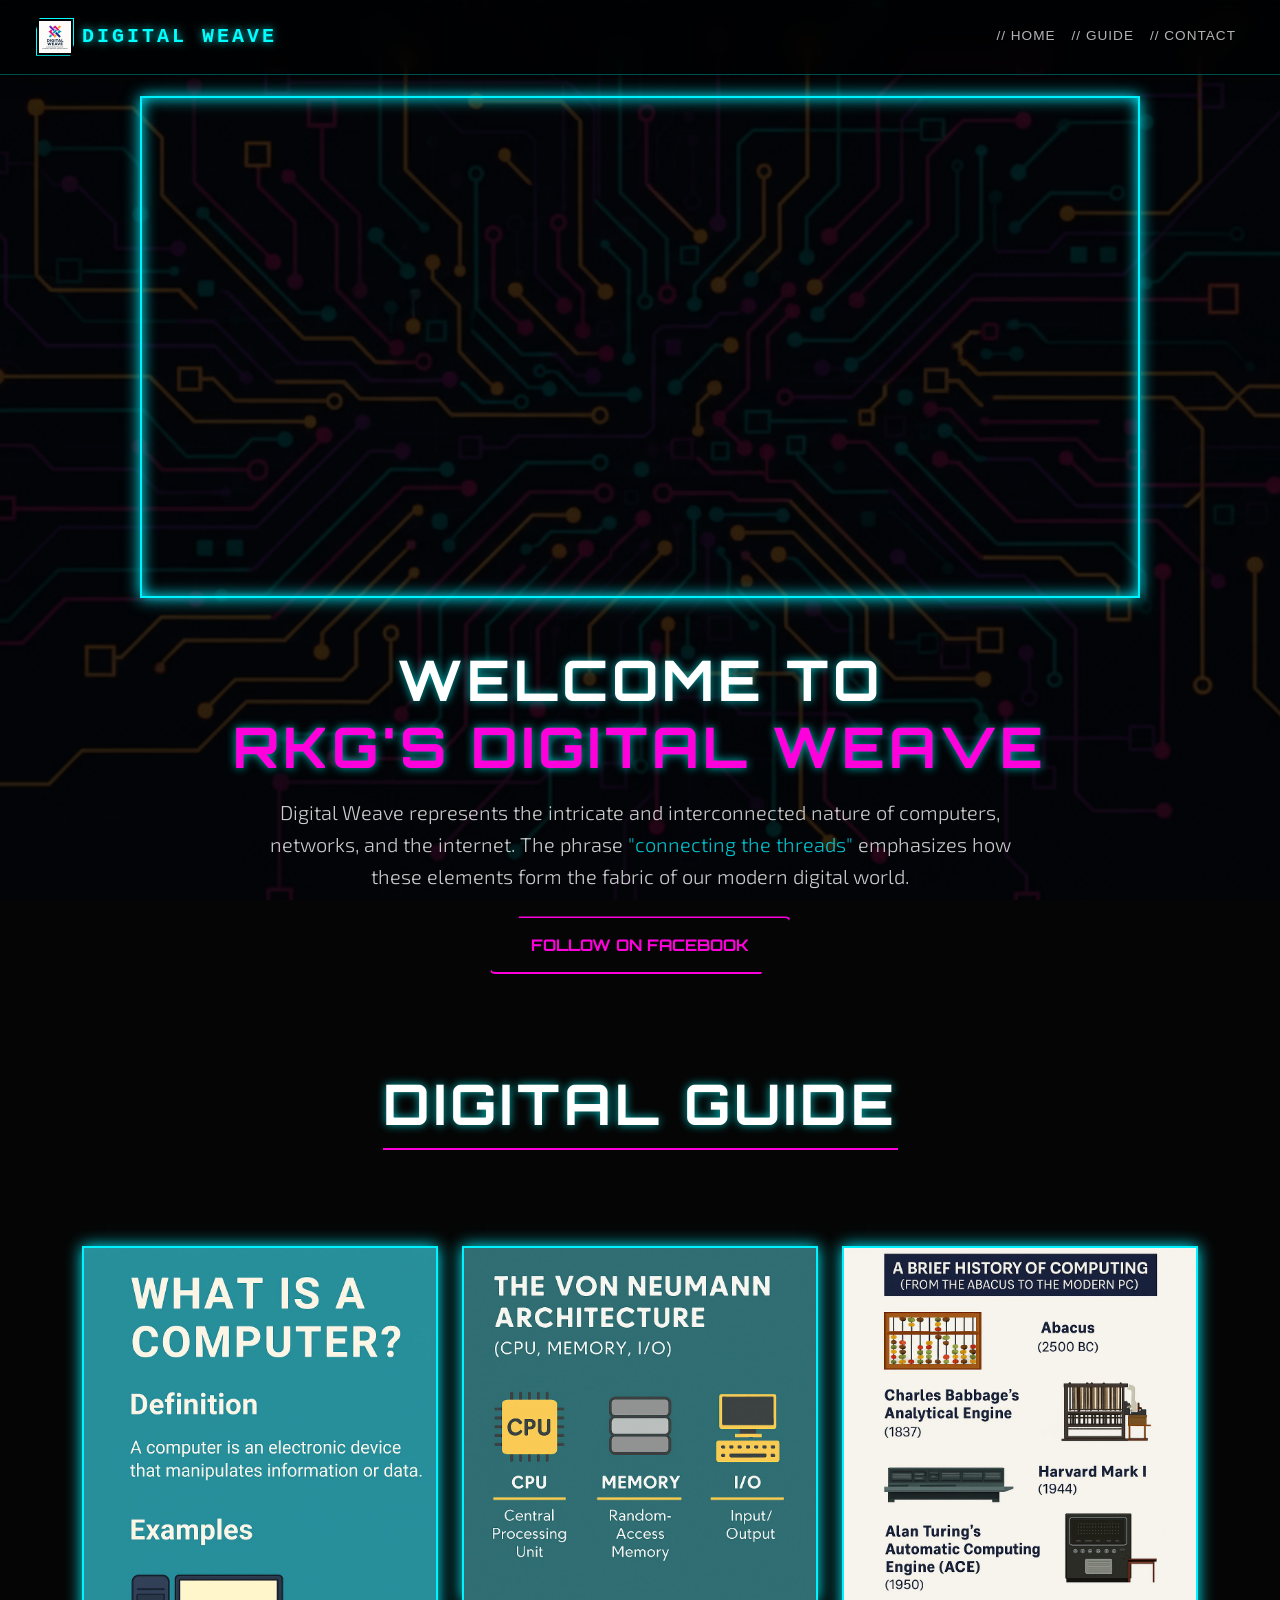
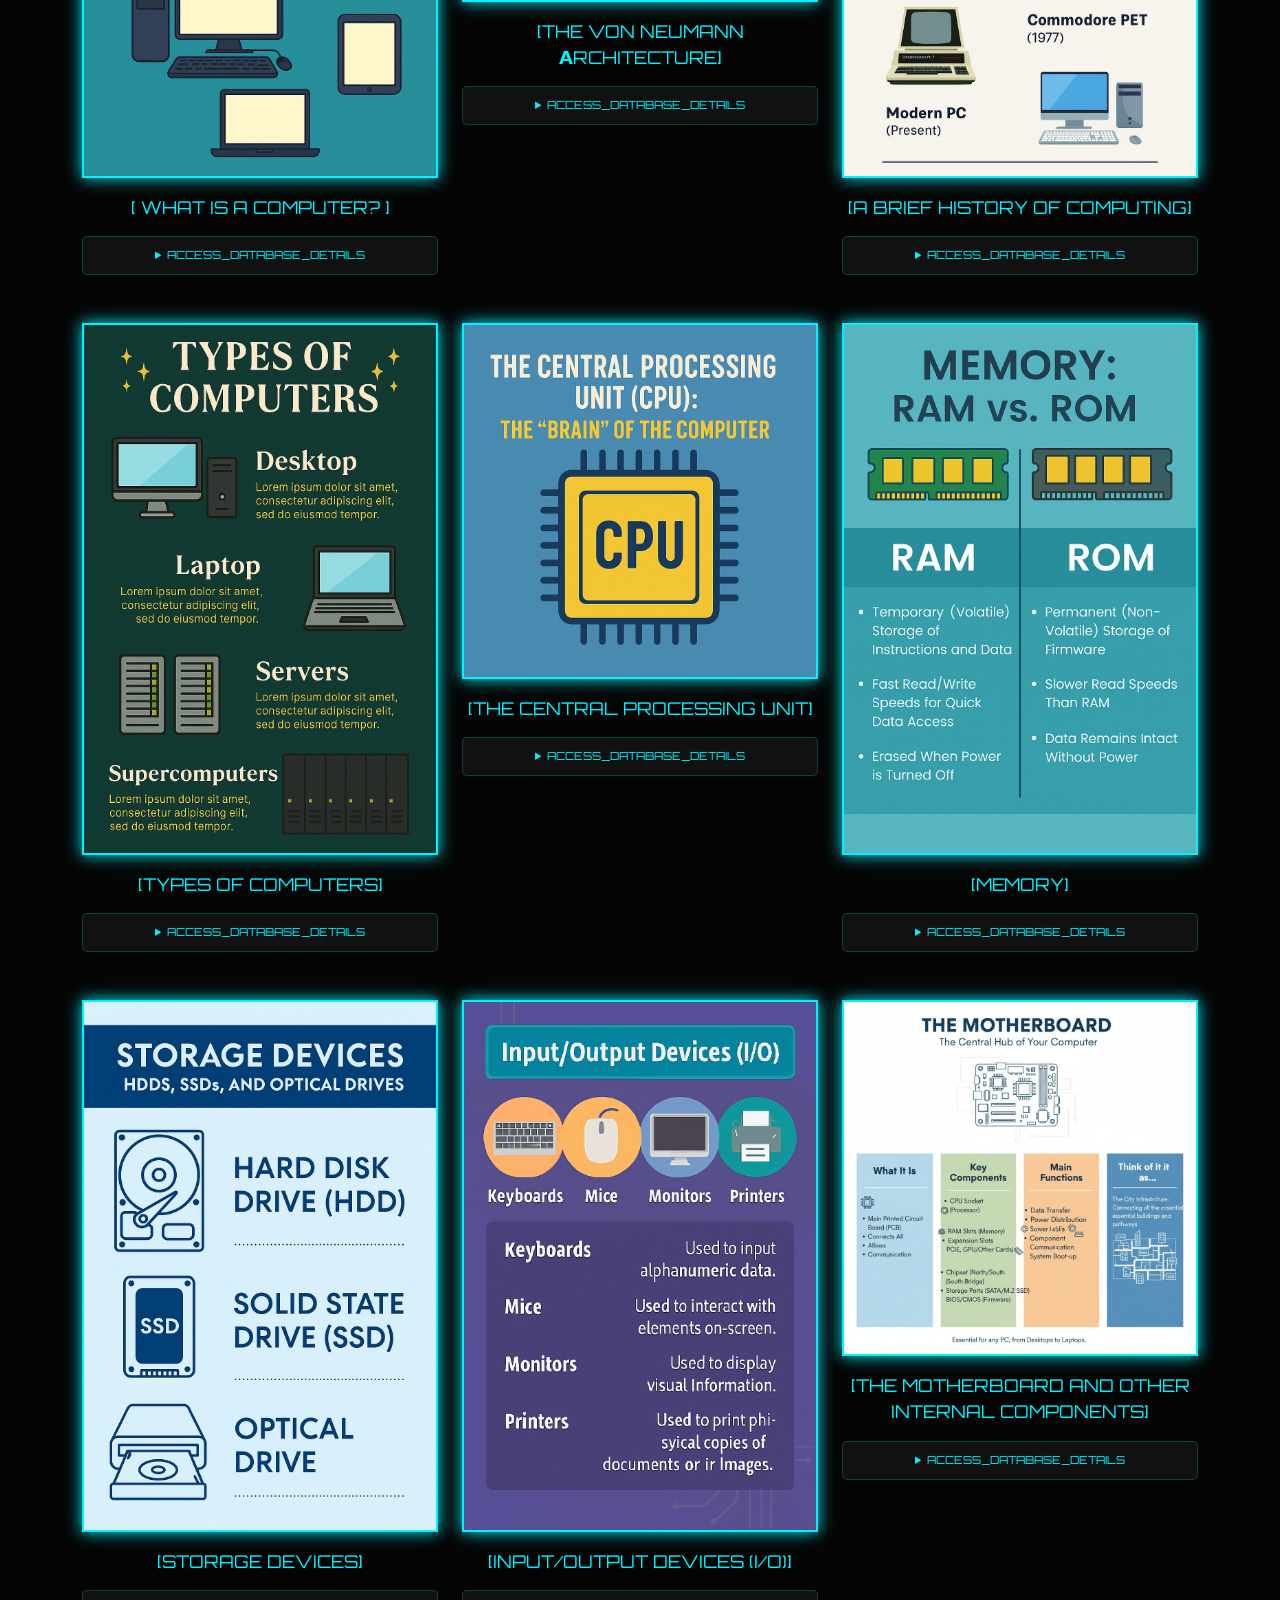
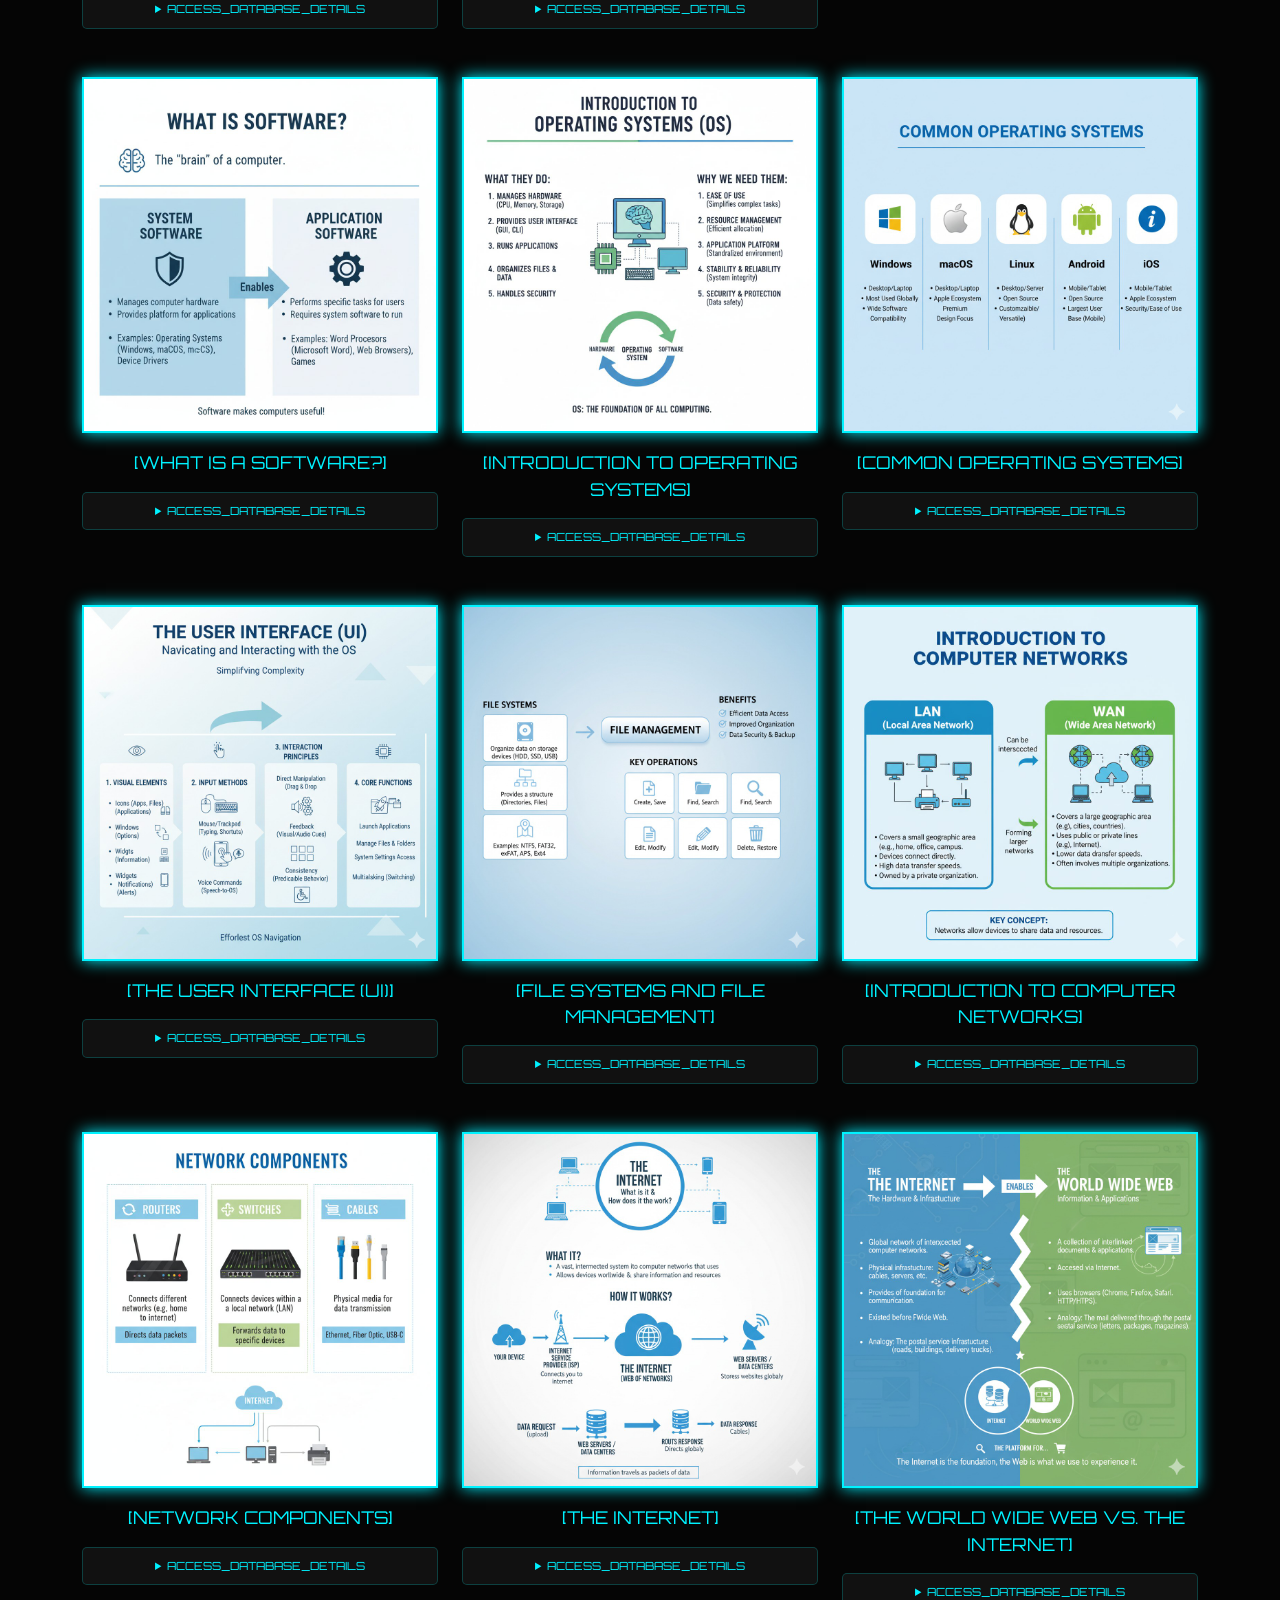
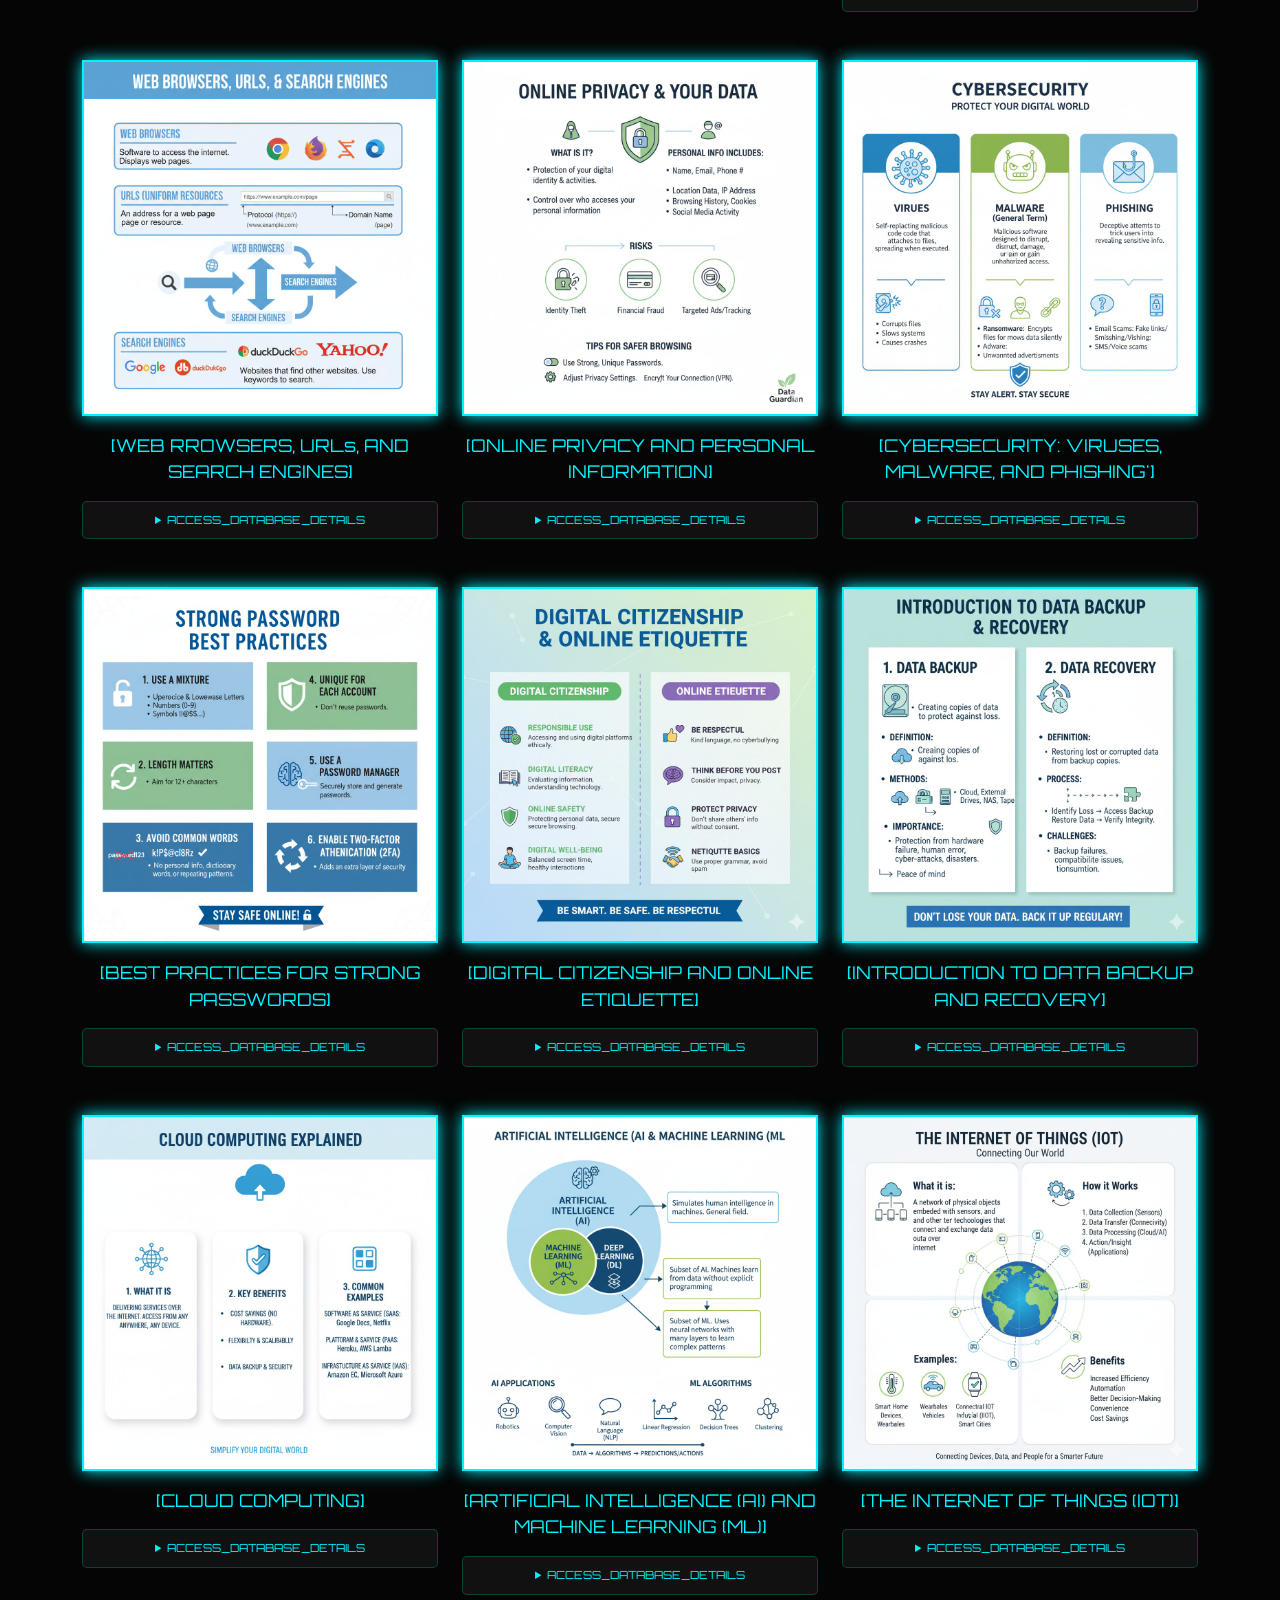
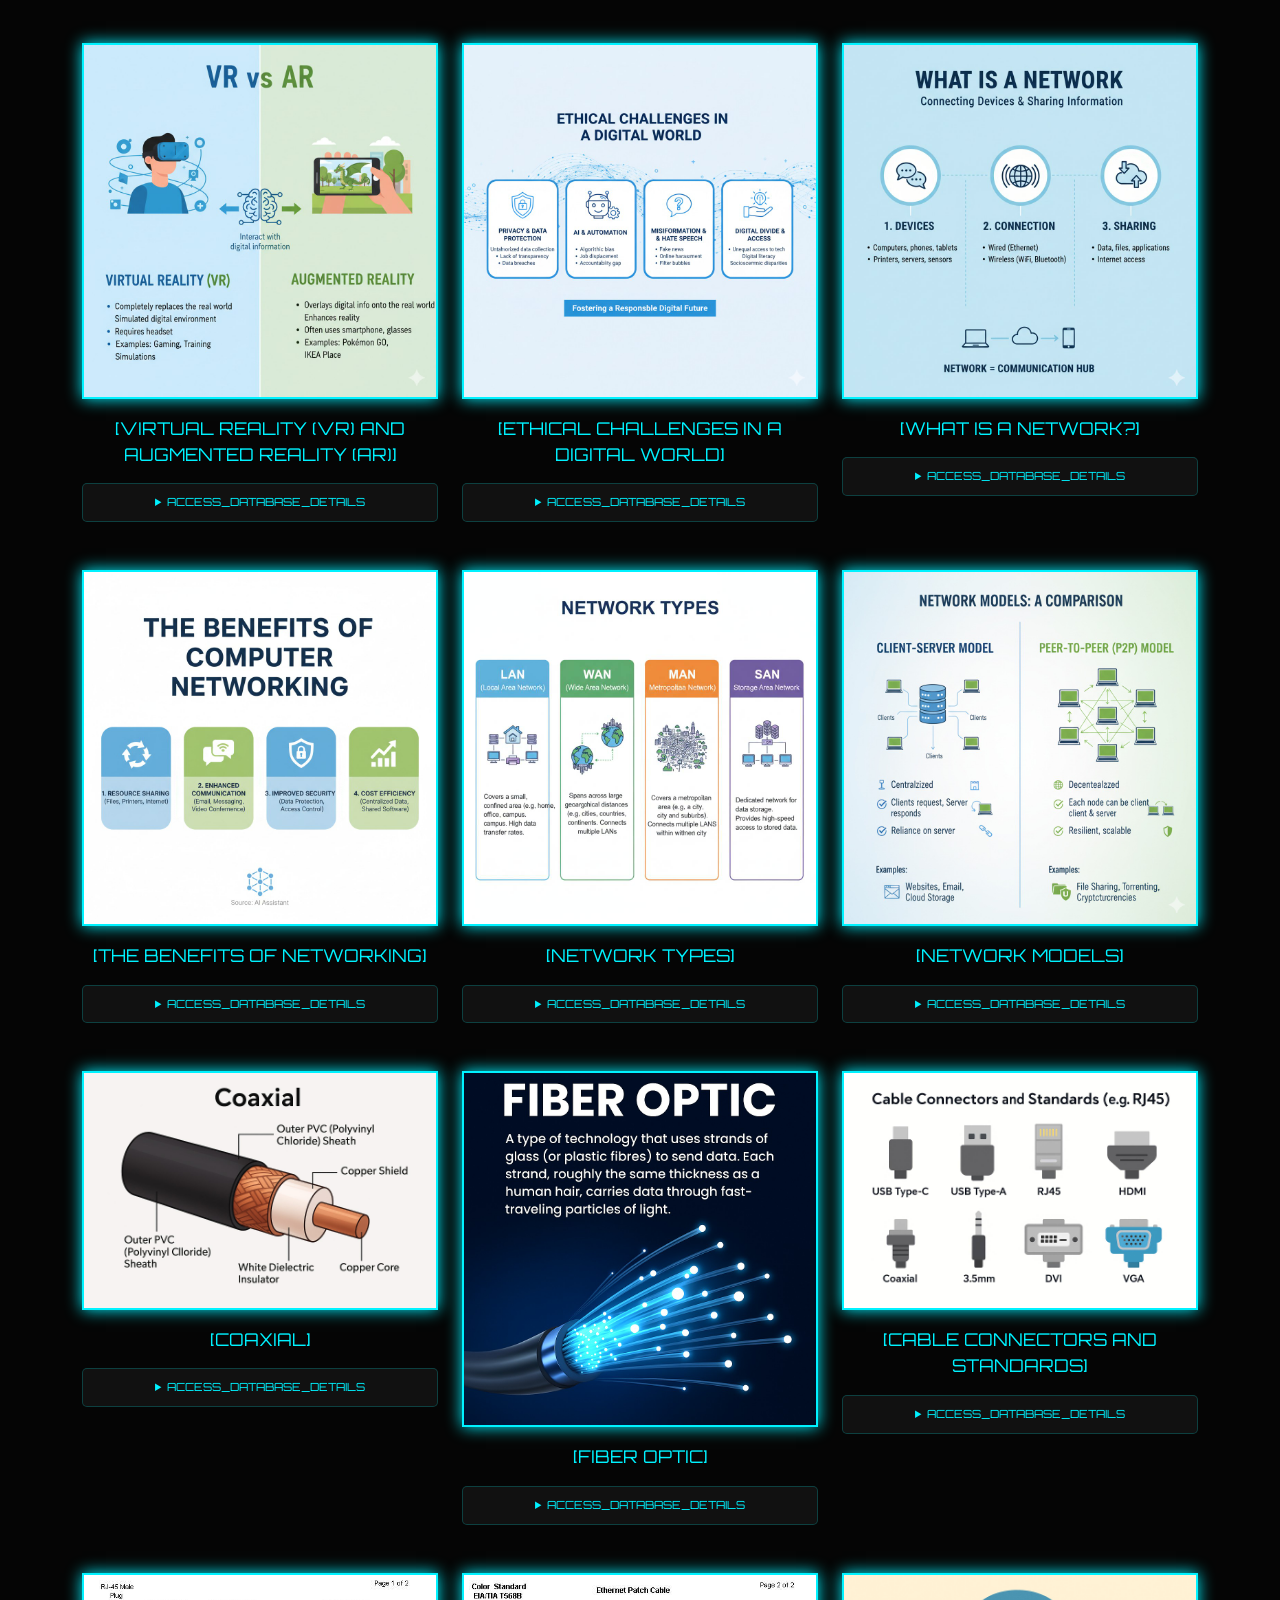
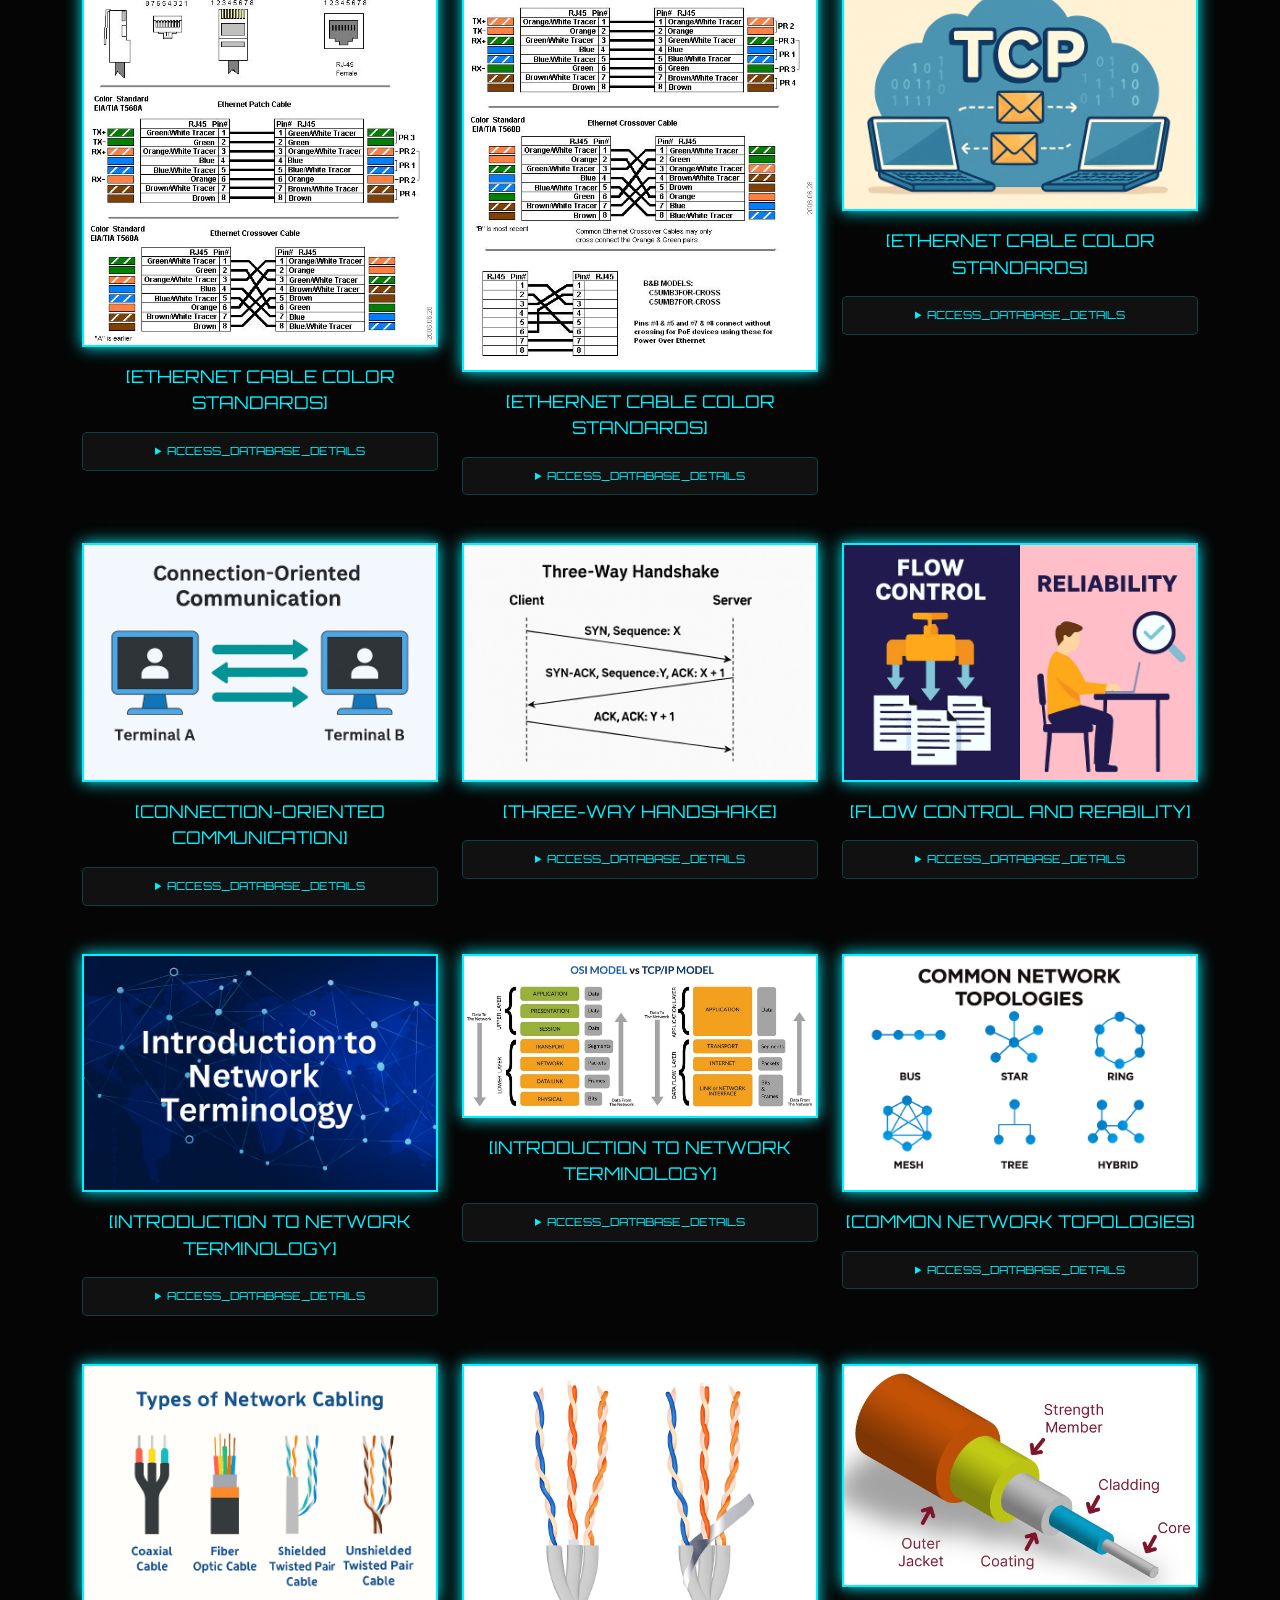
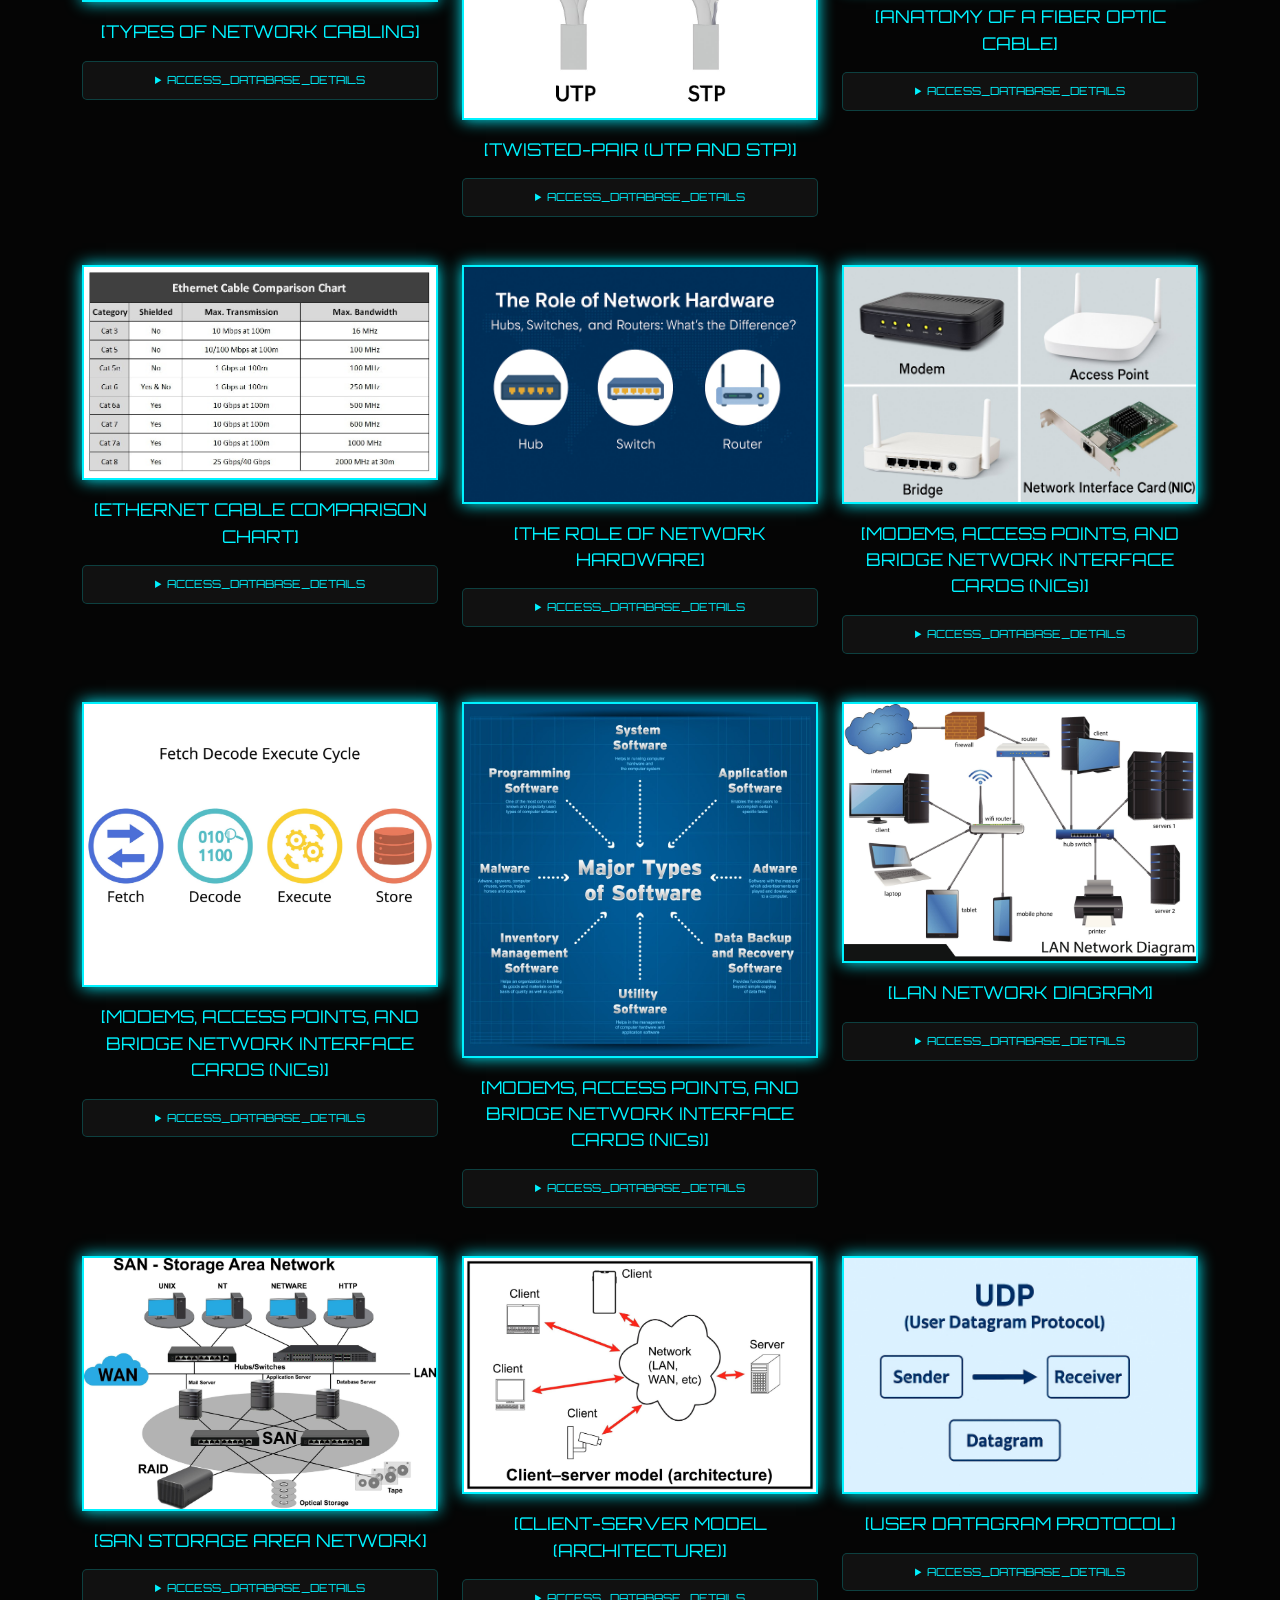
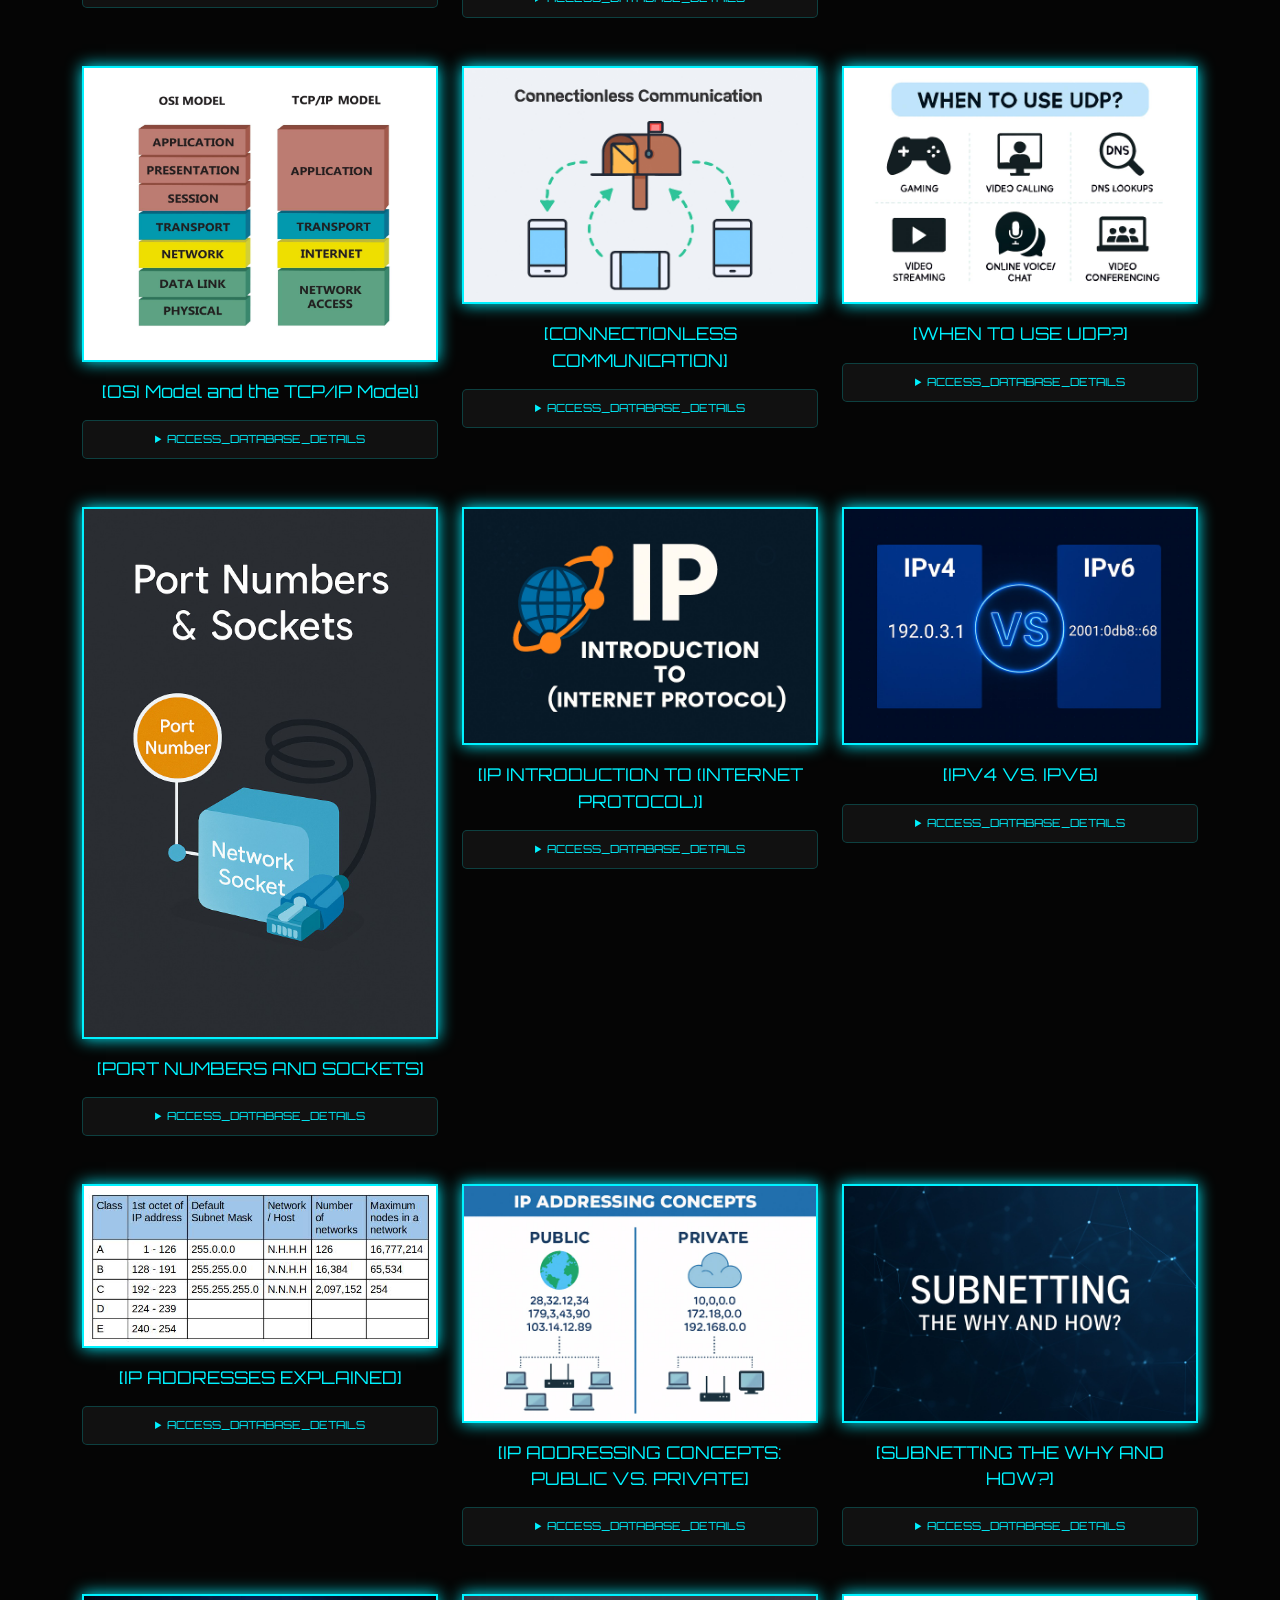
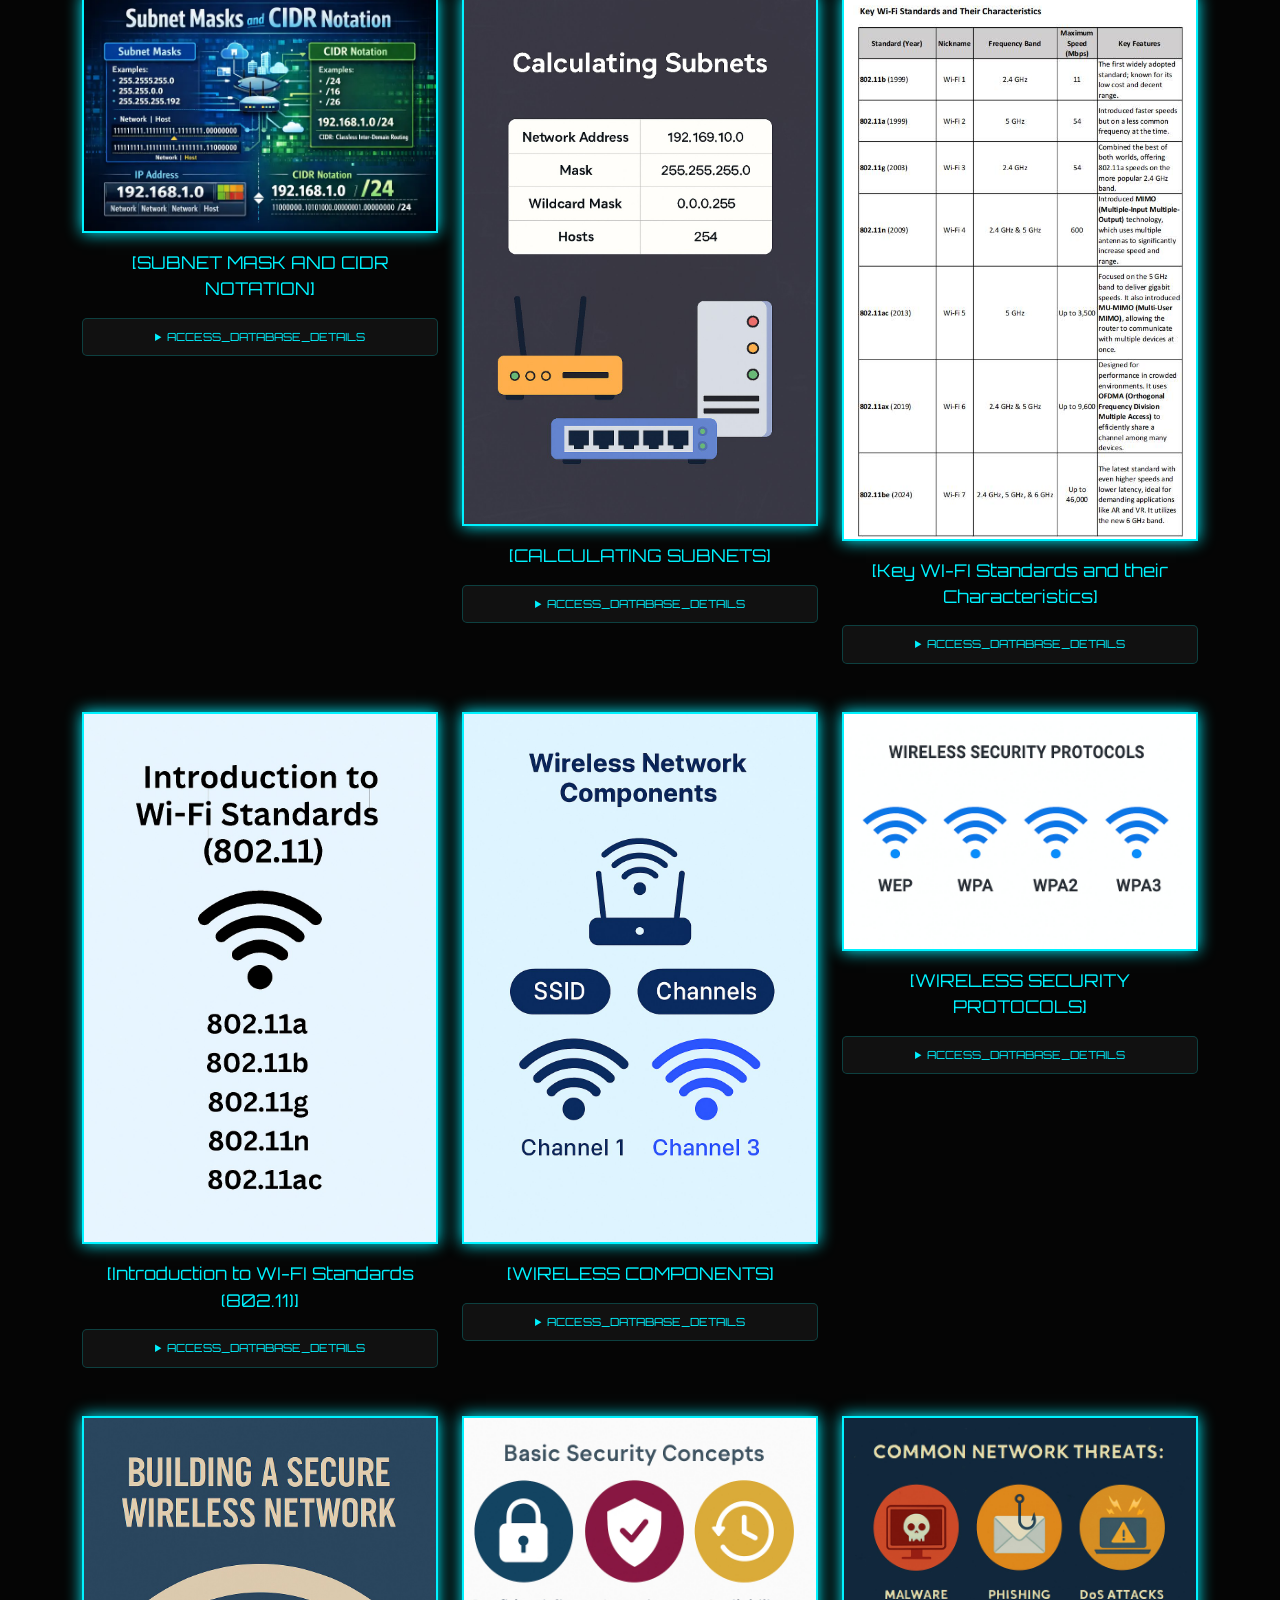
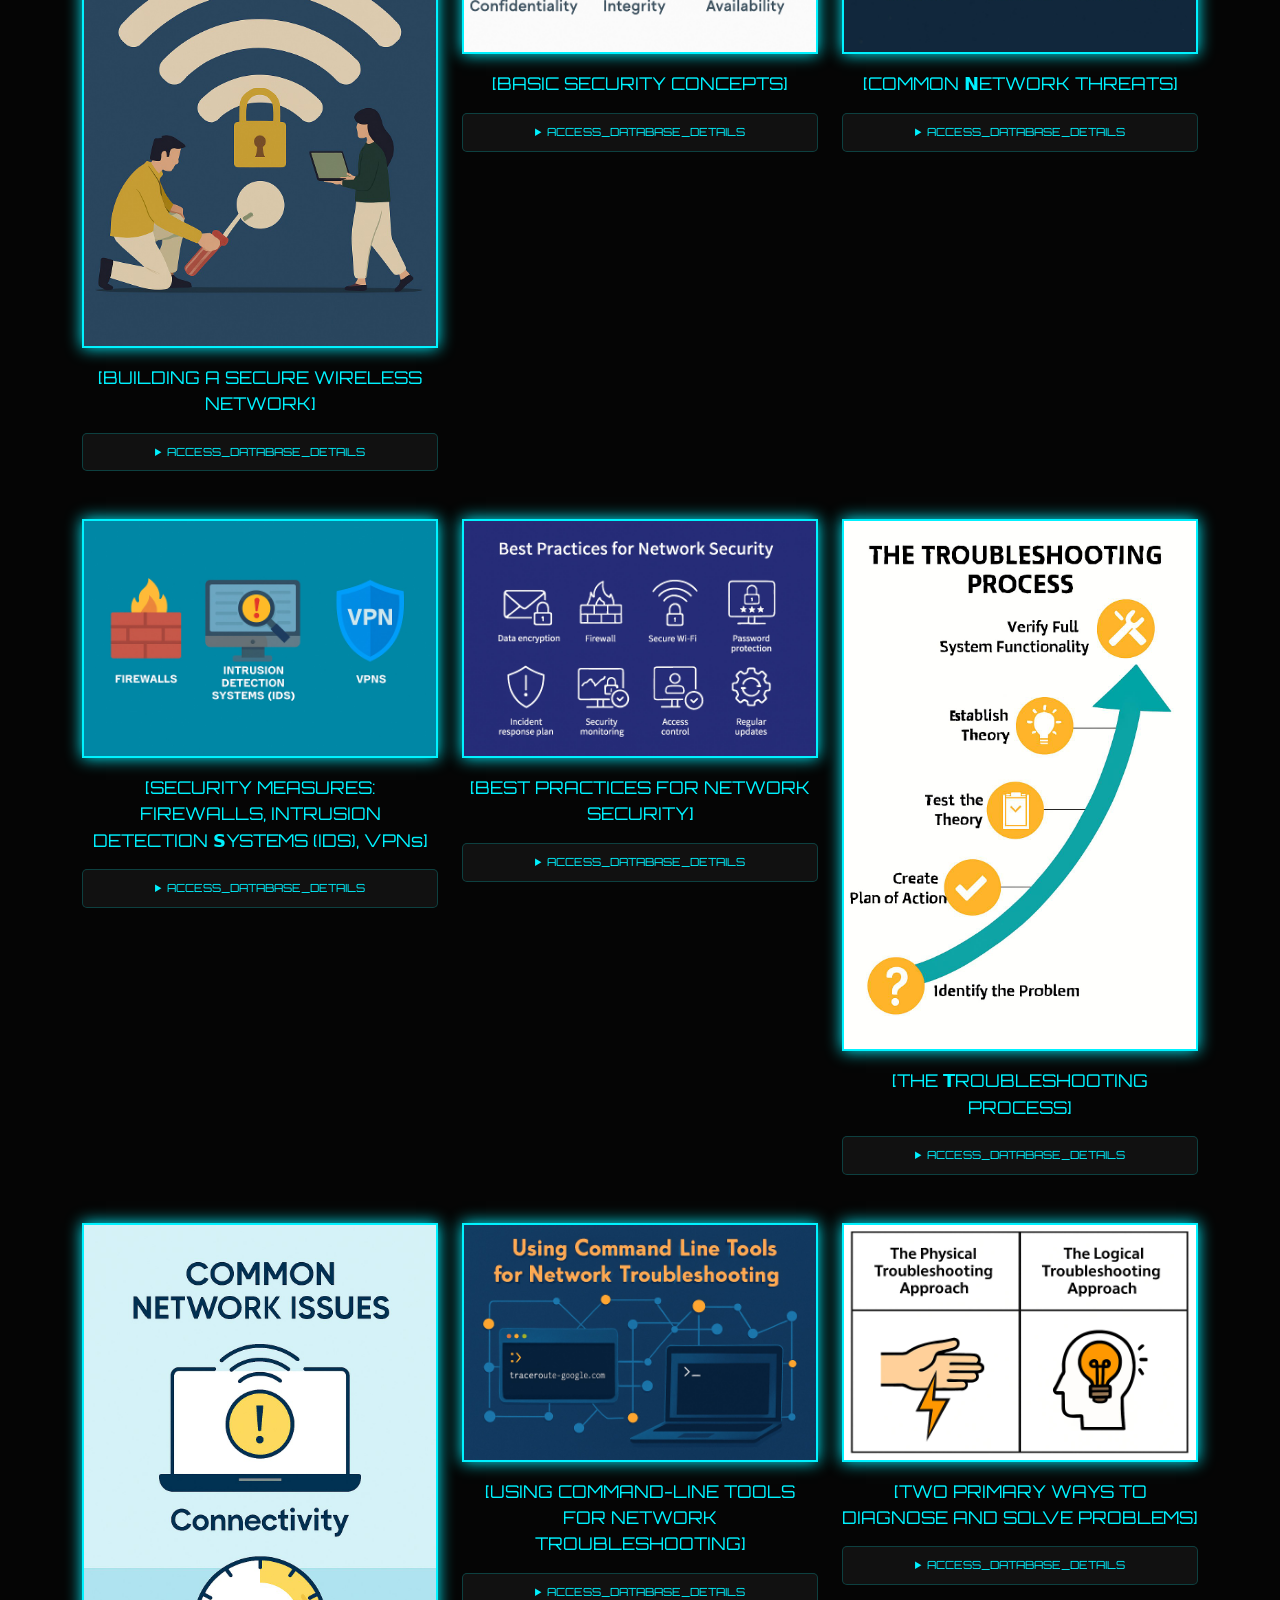
==== commit f0ba3976: "Add files via upload" ====
--- a/index.html
+++ b/index.html
@@ -3033,147 +3033,143 @@
 
      <!------------------------------------>
 
+        <div class="col-md-4 text-center mt-5 image-container">
+                <div style="cursor: pointer;" onclick="openPreview('images/73.jpg', '𝗕𝘂𝗶𝗹𝗱𝗶𝗻𝗴 𝗮 𝗦𝗲𝗰𝘂𝗿𝗲 𝗪𝗶𝗿𝗲𝗹𝗲𝘀𝘀 𝗡𝗲𝘁𝘄𝗼𝗿𝗸')">
+                    <img src="images/73.jpg" 
+                         class="img-fluid pulse-glow" 
+                         width="400" 
+                         style="border-radius: 0px;"
+                         alt="𝗕𝘂𝗶𝗹𝗱𝗶𝗻𝗴 𝗮 𝗦𝗲𝗰𝘂𝗿𝗲 𝗪𝗶𝗿𝗲𝗹𝗲𝘀𝘀 𝗡𝗲𝘁𝘄𝗼𝗿𝗸">
+                    <p class="mt-3" style="color: #00f2ff; font-family: 'Orbitron'; font-size: 1.1rem;">[BUILDING A SECURE WIRELESS NETWORK]</p>
+                </div>
+
+      <details>
+  <summary>ACCESS_DATABASE_DETAILS</summary>
+    
+    <div style="color: #aaa; font-size: 0.85rem; text-align: left;">
+	
+To secure your wireless network, start by changing the router’s default admin username, password, and SSID to prevent easy access. Enable strong encryption—preferably WPA3, or WPA2-PSK (AES) if WPA3 isn’t available—to protect data from being intercepted. Use a strong Wi-Fi password and consider MAC address filtering for additional access control. You may also hide your network by disabling SSID broadcasting to reduce visibility. Finally, keep your router firmware and all connected devices updated to protect against newly discovered security vulnerabilities.
+</a>
+  </div>
+  </details>
+
+    <div id="imageModal" class="image-modal" onclick="this.style.display='none'">
+    <div class="modal-content-wrapper">
+        <img id="modalImg" src="" alt="Large Preview">
+        <p id="modalCaption" class="lead text-white mt-3"></p>
+        <span class="close-btn">&times;</span>
+    </div>
+    </div>
+    </div>
+
+    <!------------------------------------>
+
+   <div class="col-md-4 text-center mt-5 image-container">
+                <div style="cursor: pointer;" onclick="openPreview('images/74.jpg', '𝗕𝗮𝘀𝗶𝗰 𝗦𝗲𝗰𝘂𝗿𝗶𝘁𝘆 𝗖𝗼𝗻𝗰𝗲𝗽𝘁𝘀')">
+                    <img src="images/74.jpg" 
+                         class="img-fluid pulse-glow" 
+                         width="400" 
+                         style="border-radius: 0px;"
+                         alt="𝗕𝗮𝘀𝗶𝗰 𝗦𝗲𝗰𝘂𝗿𝗶𝘁𝘆 𝗖𝗼𝗻𝗰𝗲𝗽𝘁𝘀">
+                    <p class="mt-3" style="color: #00f2ff; font-family: 'Orbitron'; font-size: 1.1rem;">[BASIC SECURITY CONCEPTS]</p>
+                </div>
+
+     <details>
+  <summary>ACCESS_DATABASE_DETAILS</summary>
+    
+    <div style="color: #aaa; font-size: 0.85rem; text-align: left;">
+	
+The CIA Triad stands for Confidentiality, Integrity, and Availability — the three core principles of information security. It serves as a framework for protecting data and IT systems.
+<br>
+Confidentiality ensures that sensitive information is accessed only by authorized individuals. It is protected through encryption, access controls, and data classification. Attacks like phishing can compromise confidentiality.
+<br>
+Integrity ensures that data remains accurate, consistent, and unaltered unless authorized. Techniques such as hashing, digital signatures, and checksums help detect tampering. Man-in-the-middle attacks are examples of integrity breaches.
+<br>
+Availability ensures that systems and data are accessible to authorized users when needed. Backups, redundancy, and load balancing help maintain uptime. DDoS attacks are common threats to availability.
+<br>
+These three principles are interconnected — a breach in one area can impact the others. Together, they form the foundation of effective cybersecurity strategies.
+</a>
+  </div>
+  </details>
+
+    <div id="imageModal" class="image-modal" onclick="this.style.display='none'">
+    <div class="modal-content-wrapper">
+        <img id="modalImg" src="" alt="Large Preview">
+        <p id="modalCaption" class="lead text-white mt-3"></p>
+        <span class="close-btn">&times;</span>
+    </div>
+    </div>
+    </div>
+
+     <!------------------------------------>
+
+    <div class="col-md-4 text-center mt-5 image-container">
+                <div style="cursor: pointer;" onclick="openPreview('images/75.jpg', '𝗖𝗼𝗺𝗺𝗼𝗻 𝗡𝗲𝘁𝘄𝗼𝗿𝗸 𝗧𝗵𝗿𝗲𝗮𝘁𝘀')">
+                    <img src="images/75.jpg" 
+                         class="img-fluid pulse-glow" 
+                         width="400" 
+                         style="border-radius: 0px;"
+                         alt="𝗖𝗼𝗺𝗺𝗼𝗻 𝗡𝗲𝘁𝘄𝗼𝗿𝗸 𝗧𝗵𝗿𝗲𝗮𝘁𝘀">
+                    <p class="mt-3" style="color: #00f2ff; font-family: 'Orbitron'; font-size: 1.1rem;">[COMMON 𝗡ETWORK THREATS]</p>
+                </div>
+
+      <details>
+  <summary>ACCESS_DATABASE_DETAILS</summary>
+    
+    <div style="color: #aaa; font-size: 0.85rem; text-align: left;">
+	
+Network threats are malicious activities designed to disrupt systems, steal sensitive data, or gain unauthorized access to networks.
+<br>
+Malware is harmful software that damages or exploits systems. Common types include:
+<br>
+Viruses – Attach to files and spread when users open them.
+<br>
+Worms – Self-replicate and spread across networks automatically.
+<br>
+Trojans – Disguise as legitimate software to create backdoors.
+<br>
+Ransomware – Encrypts files and demands payment for access.
+<br>
+Phishing is a social engineering attack where attackers impersonate trusted entities to trick users into revealing sensitive information. It often uses urgent or fear-based messages via email, text (smishing), or calls (vishing). Prevention includes verifying senders, checking links, and avoiding suspicious attachments.
+<br>
+Denial-of-Service (DoS) attacks overwhelm a system with traffic to make it unavailable.
+<br>
+DoS comes from one source.
+<br>
+DDoS uses multiple compromised devices (botnets), making it harder to block.
+<br>
+Mitigation strategies include firewalls, Intrusion Prevention Systems (IPS), rate limiting, and cloud-based DDoS protection services.
+<br>
+👉 In short, understanding these threats and applying proper security measures is essential to protecting networks and data.</a>
+  </div>
+  </details>
+
+    <div id="imageModal" class="image-modal" onclick="this.style.display='none'">
+    <div class="modal-content-wrapper">
+        <img id="modalImg" src="" alt="Large Preview">
+        <p id="modalCaption" class="lead text-white mt-3"></p>
+        <span class="close-btn">&times;</span>
+    </div>
+    </div>
+    </div>
+
+    <!------------------------------------>
+
      <div class="col-md-4 text-center mt-5 image-container">
-    <div style="cursor: pointer;" onclick="openPreview('images/73.jpg', '𝗕𝘂𝗶𝗹𝗱𝗶𝗻𝗴 𝗮 𝗦𝗲𝗰𝘂𝗿𝗲 𝗪𝗶𝗿𝗲𝗹𝗲𝘀𝘀 𝗡𝗲𝘁𝘄𝗼𝗿𝗸')">
-        <img src="images/73.jpg" 
-             class="img-fluid premium-hover" 
-             width="400" 
-             style="border: 8px solid white; border-radius: 20px; box-shadow: 0px 4px 10px rgb(255, 0, 220);" 
-             alt="𝗕𝘂𝗶𝗹𝗱𝗶𝗻𝗴 𝗮 𝗦𝗲𝗰𝘂𝗿𝗲 𝗪𝗶𝗿𝗲𝗹𝗲𝘀𝘀 𝗡𝗲𝘁𝘄𝗼𝗿𝗸">
-        <p class="lead mt-3" style="color: cyan; transition: 0.3s;">'𝗕𝘂𝗶𝗹𝗱𝗶𝗻𝗴 𝗮 𝗦𝗲𝗰𝘂𝗿𝗲 𝗪𝗶𝗿𝗲𝗹𝗲𝘀𝘀 𝗡𝗲𝘁𝘄𝗼𝗿𝗸'</p>
-    </div>
+                <div style="cursor: pointer;" onclick="openPreview('images/76.jpg', '𝗦𝗲𝗰𝘂𝗿𝗶𝘁𝘆 𝗠𝗲𝗮𝘀𝘂𝗿𝗲𝘀: 𝗙𝗶𝗿𝗲𝘄𝗮𝗹𝗹𝘀, 𝗜𝗻𝘁𝗿𝘂𝘀𝗶𝗼𝗻 𝗗𝗲𝘁𝗲𝗰𝘁𝗶𝗼𝗻 𝗦𝘆𝘀𝘁𝗲𝗺𝘀 (𝗜𝗗𝗦), 𝗩𝗣𝗡𝘀')">
+                    <img src="images/76.jpg" 
+                         class="img-fluid pulse-glow" 
+                         width="400" 
+                         style="border-radius: 0px;"
+                         alt="𝗦𝗲𝗰𝘂𝗿𝗶𝘁𝘆 𝗠𝗲𝗮𝘀𝘂𝗿𝗲𝘀: 𝗙𝗶𝗿𝗲𝘄𝗮𝗹𝗹𝘀, 𝗜𝗻𝘁𝗿𝘂𝘀𝗶𝗼𝗻 𝗗𝗲𝘁𝗲𝗰𝘁𝗶𝗼𝗻 𝗦𝘆𝘀𝘁𝗲𝗺𝘀 (𝗜𝗗𝗦), 𝗩𝗣𝗡𝘀">
+                    <p class="mt-3" style="color: #00f2ff; font-family: 'Orbitron'; font-size: 1.1rem;">[SECURITY MEASURES: FIREWALLS, INTRUSION DETECTION 𝗦YSTEMS (IDS), VPNs]</p>
+                </div>
 
       <details>
-  <summary style="cursor: pointer; color: gray; font-size: 0.9rem; margin-bottom: 5px;">
-    Click to view details
-  </summary>
-  <div style="border-left: 2px solid #ccc; padding-left: 10px;">
-    <a href="" style="color: gray; text-decoration: none; font-size: 0.8rem; display: block;">
-To secure your wireless network, start by changing the router’s default admin username, password, and SSID to prevent easy access. Enable strong encryption—preferably WPA3, or WPA2-PSK (AES) if WPA3 isn’t available—to protect data from being intercepted. Use a strong Wi-Fi password and consider MAC address filtering for additional access control. You may also hide your network by disabling SSID broadcasting to reduce visibility. Finally, keep your router firmware and all connected devices updated to protect against newly discovered security vulnerabilities.
-</a>
-  </div>
-  </details>
-
-    <div id="imageModal" class="image-modal" onclick="this.style.display='none'">
-    <div class="modal-content-wrapper">
-        <img id="modalImg" src="" alt="Large Preview">
-        <p id="modalCaption" class="lead text-white mt-3"></p>
-        <span class="close-btn">&times;</span>
-    </div>
-    </div>
-    </div>
-
-    <!------------------------------------>
-
-     <div class="col-md-4 text-center mt-5 image-container">
-    <div style="cursor: pointer;" onclick="openPreview('images/74.jpg', '𝗕𝗮𝘀𝗶𝗰 𝗦𝗲𝗰𝘂𝗿𝗶𝘁𝘆 𝗖𝗼𝗻𝗰𝗲𝗽𝘁𝘀')">
-        <img src="images/74.jpg" 
-             class="img-fluid premium-hover" 
-             width="400" 
-             style="border: 8px solid white; border-radius: 20px; box-shadow: 0px 4px 10px rgb(255, 0, 220);" 
-             alt="𝗕𝗮𝘀𝗶𝗰 𝗦𝗲𝗰𝘂𝗿𝗶𝘁𝘆 𝗖𝗼𝗻𝗰𝗲𝗽𝘁𝘀">
-        <p class="lead mt-3" style="color: cyan; transition: 0.3s;">'𝗕𝗮𝘀𝗶𝗰 𝗦𝗲𝗰𝘂𝗿𝗶𝘁𝘆 𝗖𝗼𝗻𝗰𝗲𝗽𝘁𝘀'</p>
-    </div>
-
-      <details>
-  <summary style="cursor: pointer; color: gray; font-size: 0.9rem; margin-bottom: 5px;">
-    Click to view details
-  </summary>
-  <div style="border-left: 2px solid #ccc; padding-left: 10px;">
-    <a href="" style="color: gray; text-decoration: none; font-size: 0.8rem; display: block;">
-The CIA Triad stands for Confidentiality, Integrity, and Availability — the three core principles of information security. It serves as a framework for protecting data and IT systems.
-<br>
-Confidentiality ensures that sensitive information is accessed only by authorized individuals. It is protected through encryption, access controls, and data classification. Attacks like phishing can compromise confidentiality.
-<br>
-Integrity ensures that data remains accurate, consistent, and unaltered unless authorized. Techniques such as hashing, digital signatures, and checksums help detect tampering. Man-in-the-middle attacks are examples of integrity breaches.
-<br>
-Availability ensures that systems and data are accessible to authorized users when needed. Backups, redundancy, and load balancing help maintain uptime. DDoS attacks are common threats to availability.
-<br>
-These three principles are interconnected — a breach in one area can impact the others. Together, they form the foundation of effective cybersecurity strategies.
-</a>
-  </div>
-  </details>
-
-    <div id="imageModal" class="image-modal" onclick="this.style.display='none'">
-    <div class="modal-content-wrapper">
-        <img id="modalImg" src="" alt="Large Preview">
-        <p id="modalCaption" class="lead text-white mt-3"></p>
-        <span class="close-btn">&times;</span>
-    </div>
-    </div>
-    </div>
-
-     <!------------------------------------>
-
-     <div class="col-md-4 text-center mt-5 image-container">
-    <div style="cursor: pointer;" onclick="openPreview('images/75.jpg', '𝗖𝗼𝗺𝗺𝗼𝗻 𝗡𝗲𝘁𝘄𝗼𝗿𝗸 𝗧𝗵𝗿𝗲𝗮𝘁𝘀')">
-        <img src="images/75.jpg" 
-             class="img-fluid premium-hover" 
-             width="400" 
-             style="border: 8px solid white; border-radius: 20px; box-shadow: 0px 4px 10px rgb(255, 0, 220);" 
-             alt="𝗖𝗼𝗺𝗺𝗼𝗻 𝗡𝗲𝘁𝘄𝗼𝗿𝗸 𝗧𝗵𝗿𝗲𝗮𝘁𝘀">
-        <p class="lead mt-3" style="color: cyan; transition: 0.3s;">'𝗖𝗼𝗺𝗺𝗼𝗻 𝗡𝗲𝘁𝘄𝗼𝗿𝗸 𝗧𝗵𝗿𝗲𝗮𝘁𝘀'</p>
-    </div>
-
-      <details>
-  <summary style="cursor: pointer; color: gray; font-size: 0.9rem; margin-bottom: 5px;">
-    Click to view details
-  </summary>
-  <div style="border-left: 2px solid #ccc; padding-left: 10px;">
-    <a href="" style="color: gray; text-decoration: none; font-size: 0.8rem; display: block;">
-Network threats are malicious activities designed to disrupt systems, steal sensitive data, or gain unauthorized access to networks.
-<br>
-Malware is harmful software that damages or exploits systems. Common types include:
-<br>
-Viruses – Attach to files and spread when users open them.
-<br>
-Worms – Self-replicate and spread across networks automatically.
-<br>
-Trojans – Disguise as legitimate software to create backdoors.
-<br>
-Ransomware – Encrypts files and demands payment for access.
-<br>
-Phishing is a social engineering attack where attackers impersonate trusted entities to trick users into revealing sensitive information. It often uses urgent or fear-based messages via email, text (smishing), or calls (vishing). Prevention includes verifying senders, checking links, and avoiding suspicious attachments.
-<br>
-Denial-of-Service (DoS) attacks overwhelm a system with traffic to make it unavailable.
-<br>
-DoS comes from one source.
-<br>
-DDoS uses multiple compromised devices (botnets), making it harder to block.
-<br>
-Mitigation strategies include firewalls, Intrusion Prevention Systems (IPS), rate limiting, and cloud-based DDoS protection services.
-<br>
-👉 In short, understanding these threats and applying proper security measures is essential to protecting networks and data.</a>
-  </div>
-  </details>
-
-    <div id="imageModal" class="image-modal" onclick="this.style.display='none'">
-    <div class="modal-content-wrapper">
-        <img id="modalImg" src="" alt="Large Preview">
-        <p id="modalCaption" class="lead text-white mt-3"></p>
-        <span class="close-btn">&times;</span>
-    </div>
-    </div>
-    </div>
-
-    <!------------------------------------>
-
-     <div class="col-md-4 text-center mt-5 image-container">
-    <div style="cursor: pointer;" onclick="openPreview('images/76.jpg', '𝗦𝗲𝗰𝘂𝗿𝗶𝘁𝘆 𝗠𝗲𝗮𝘀𝘂𝗿𝗲𝘀: 𝗙𝗶𝗿𝗲𝘄𝗮𝗹𝗹𝘀, 𝗜𝗻𝘁𝗿𝘂𝘀𝗶𝗼𝗻 𝗗𝗲𝘁𝗲𝗰𝘁𝗶𝗼𝗻 𝗦𝘆𝘀𝘁𝗲𝗺𝘀 (𝗜𝗗𝗦), 𝗩𝗣𝗡𝘀')">
-        <img src="images/76.jpg" 
-             class="img-fluid premium-hover" 
-             width="400" 
-             style="border: 8px solid white; border-radius: 20px; box-shadow: 0px 4px 10px rgb(255, 0, 220);" 
-             alt="𝗦𝗲𝗰𝘂𝗿𝗶𝘁𝘆 𝗠𝗲𝗮𝘀𝘂𝗿𝗲𝘀: 𝗙𝗶𝗿𝗲𝘄𝗮𝗹𝗹𝘀, 𝗜𝗻𝘁𝗿𝘂𝘀𝗶𝗼𝗻 𝗗𝗲𝘁𝗲𝗰𝘁𝗶𝗼𝗻 𝗦𝘆𝘀𝘁𝗲𝗺𝘀 (𝗜𝗗𝗦), 𝗩𝗣𝗡𝘀">
-        <p class="lead mt-3" style="color: cyan; transition: 0.3s;">'𝗦𝗲𝗰𝘂𝗿𝗶𝘁𝘆 𝗠𝗲𝗮𝘀𝘂𝗿𝗲𝘀: 𝗙𝗶𝗿𝗲𝘄𝗮𝗹𝗹𝘀, 𝗜𝗻𝘁𝗿𝘂𝘀𝗶𝗼𝗻 𝗗𝗲𝘁𝗲𝗰𝘁𝗶𝗼𝗻 𝗦𝘆𝘀𝘁𝗲𝗺𝘀 (𝗜𝗗𝗦), 𝗩𝗣𝗡𝘀'</p>
-    </div>
-
-      <details>
-  <summary style="cursor: pointer; color: gray; font-size: 0.9rem; margin-bottom: 5px;">
-    Click to view details
-  </summary>
-  <div style="border-left: 2px solid #ccc; padding-left: 10px;">
-    <a href="" style="color: gray; text-decoration: none; font-size: 0.8rem; display: block;">
+  <summary>ACCESS_DATABASE_DETAILS</summary>
+    
+    <div style="color: #aaa; font-size: 0.85rem; text-align: left;">
+	
 Firewalls, Intrusion Detection Systems (IDS), and VPNs are essential cybersecurity tools that work together to protect networks and data.
 <br>
 Firewalls act as the first line of defense by filtering incoming and outgoing network traffic based on predefined security rules. They block unauthorized access while allowing legitimate communication.
@@ -3200,106 +3196,103 @@
     <!------------------------------------>
 
      <div class="col-md-4 text-center mt-5 image-container">
-    <div style="cursor: pointer;" onclick="openPreview('images/77.jpg', '𝗕𝗲𝘀𝘁 𝗣𝗿𝗮𝗰𝘁𝗶𝗰𝗲𝘀 𝗳𝗼𝗿 𝗡𝗲𝘁𝘄𝗼𝗿𝗸 𝗦𝗲𝗰𝘂𝗿𝗶𝘁𝘆')">
-        <img src="images/77.jpg" 
-             class="img-fluid premium-hover" 
-             width="400" 
-             style="border: 8px solid white; border-radius: 20px; box-shadow: 0px 4px 10px rgb(255, 0, 220);" 
-             alt="𝗕𝗲𝘀𝘁 𝗣𝗿𝗮𝗰𝘁𝗶𝗰𝗲𝘀 𝗳𝗼𝗿 𝗡𝗲𝘁𝘄𝗼𝗿𝗸 𝗦𝗲𝗰𝘂𝗿𝗶𝘁𝘆">
-        <p class="lead mt-3" style="color: cyan; transition: 0.3s;">'𝗕𝗲𝘀𝘁 𝗣𝗿𝗮𝗰𝘁𝗶𝗰𝗲𝘀 𝗳𝗼𝗿 𝗡𝗲𝘁𝘄𝗼𝗿𝗸 𝗦𝗲𝗰𝘂𝗿𝗶𝘁𝘆'</p>
-    </div>
+                <div style="cursor: pointer;" onclick="openPreview('images/77.jpg', '𝗕𝗲𝘀𝘁 𝗣𝗿𝗮𝗰𝘁𝗶𝗰𝗲𝘀 𝗳𝗼𝗿 𝗡𝗲𝘁𝘄𝗼𝗿𝗸 𝗦𝗲𝗰𝘂𝗿𝗶𝘁𝘆')">
+                    <img src="images/77.jpg" 
+                         class="img-fluid pulse-glow" 
+                         width="400" 
+                         style="border-radius: 0px;"
+                         alt="𝗕𝗲𝘀𝘁 𝗣𝗿𝗮𝗰𝘁𝗶𝗰𝗲𝘀 𝗳𝗼𝗿 𝗡𝗲𝘁𝘄𝗼𝗿𝗸 𝗦𝗲𝗰𝘂𝗿𝗶𝘁𝘆">
+                    <p class="mt-3" style="color: #00f2ff; font-family: 'Orbitron'; font-size: 1.1rem;">[BEST PRACTICES FOR NETWORK SECURITY]</p>
+                </div>
+
+     <details>
+  <summary>ACCESS_DATABASE_DETAILS</summary>
+    
+    <div style="color: #aaa; font-size: 0.85rem; text-align: left;">
+	
+Layered Defense: Combine technical controls, policies, and monitoring to protect data and systems.
+<br>
+Network Controls: Segment networks, use firewalls, and deploy intrusion detection/prevention systems to block and monitor threats.
+<br>
+Access Management: Apply least privilege access, strong authentication (MFA), and encrypt sensitive data.
+<br>
+Proactive Maintenance: Keep software updated, secure endpoints, perform audits, and monitor network activity.
+<br>
+Employee Awareness: Train staff to recognize and avoid phishing, social engineering, and other common threats.
+<br>
+✅ Goal: Build a multi-layered, resilient framework that reduces risk from cyber threats.
+</a>
+  </div>
+  </details>
+
+    <div id="imageModal" class="image-modal" onclick="this.style.display='none'">
+    <div class="modal-content-wrapper">
+        <img id="modalImg" src="" alt="Large Preview">
+        <p id="modalCaption" class="lead text-white mt-3"></p>
+        <span class="close-btn">&times;</span>
+    </div>
+    </div>
+    </div>
+
+     <!------------------------------------>
+
+      <div class="col-md-4 text-center mt-5 image-container">
+                <div style="cursor: pointer;" onclick="openPreview('images/78.jpg', '𝗧𝗵𝗲 𝗧𝗿𝗼𝘂𝗯𝗹𝗲𝘀𝗵𝗼𝗼𝘁𝗶𝗻𝗴 𝗣𝗿𝗼𝗰𝗲𝘀𝘀')">
+                    <img src="images/78.jpg" 
+                         class="img-fluid pulse-glow" 
+                         width="400" 
+                         style="border-radius: 0px;"
+                         alt="𝗧𝗵𝗲 𝗧𝗿𝗼𝘂𝗯𝗹𝗲𝘀𝗵𝗼𝗼𝘁𝗶𝗻𝗴 𝗣𝗿𝗼𝗰𝗲𝘀𝘀">
+                    <p class="mt-3" style="color: #00f2ff; font-family: 'Orbitron'; font-size: 1.1rem;">[THE 𝗧ROUBLESHOOTING PROCESS]</p>
+                </div>
+
+     <details>
+  <summary>ACCESS_DATABASE_DETAILS</summary>
+    
+    <div style="color: #aaa; font-size: 0.85rem; text-align: left;">
+	
+The troubleshooting process is a structured method for diagnosing and resolving system, device, or process issues by identifying the root cause and implementing a solution.
+<br>
+Identify the Problem – Gather information, observe symptoms, and ask questions to clearly define the issue.
+<br>
+Establish a Theory of Probable Cause – Form a hypothesis based on symptoms, experience, and logic.
+<br>
+Test the Theory – Use diagnostics or tests to confirm or refute the hypothesis; adjust if necessary.
+<br>
+Plan and Implement the Solution – Develop a step-by-step action plan and apply it carefully.
+<br>
+Verify Full Functionality – Ensure the problem is resolved and no new issues are present; implement preventive measures.
+<br>
+Document Findings and Outcomes – Record the problem, troubleshooting steps, solution, and results for future reference.</a>
+  </div>
+  </details>
+
+    <div id="imageModal" class="image-modal" onclick="this.style.display='none'">
+    <div class="modal-content-wrapper">
+        <img id="modalImg" src="" alt="Large Preview">
+        <p id="modalCaption" class="lead text-white mt-3"></p>
+        <span class="close-btn">&times;</span>
+    </div>
+    </div>
+    </div>
+
+     <!------------------------------------>
+
+  <div class="col-md-4 text-center mt-5 image-container">
+                <div style="cursor: pointer;" onclick="openPreview('images/79.jpg', '𝗖𝗼𝗺𝗺𝗼𝗻 𝗡𝗲𝘁𝘄𝗼𝗿𝗸 𝗜𝘀𝘀𝘂𝗲𝘀')">
+                    <img src="images/79.jpg" 
+                         class="img-fluid pulse-glow" 
+                         width="400" 
+                         style="border-radius: 0px;"
+                         alt="𝗖𝗼𝗺𝗺𝗼𝗻 𝗡𝗲𝘁𝘄𝗼𝗿𝗸 𝗜𝘀𝘀𝘂𝗲𝘀">
+                    <p class="mt-3" style="color: #00f2ff; font-family: 'Orbitron'; font-size: 1.1rem;">[COMMON NETWORK ISSUES]</p>
+                </div>
 
       <details>
-  <summary style="cursor: pointer; color: gray; font-size: 0.9rem; margin-bottom: 5px;">
-    Click to view details
-  </summary>
-  <div style="border-left: 2px solid #ccc; padding-left: 10px;">
-    <a href="" style="color: gray; text-decoration: none; font-size: 0.8rem; display: block;">
-Layered Defense: Combine technical controls, policies, and monitoring to protect data and systems.
-<br>
-Network Controls: Segment networks, use firewalls, and deploy intrusion detection/prevention systems to block and monitor threats.
-<br>
-Access Management: Apply least privilege access, strong authentication (MFA), and encrypt sensitive data.
-<br>
-Proactive Maintenance: Keep software updated, secure endpoints, perform audits, and monitor network activity.
-<br>
-Employee Awareness: Train staff to recognize and avoid phishing, social engineering, and other common threats.
-<br>
-✅ Goal: Build a multi-layered, resilient framework that reduces risk from cyber threats.
-</a>
-  </div>
-  </details>
-
-    <div id="imageModal" class="image-modal" onclick="this.style.display='none'">
-    <div class="modal-content-wrapper">
-        <img id="modalImg" src="" alt="Large Preview">
-        <p id="modalCaption" class="lead text-white mt-3"></p>
-        <span class="close-btn">&times;</span>
-    </div>
-    </div>
-    </div>
-
-     <!------------------------------------>
-
-     <div class="col-md-4 text-center mt-5 image-container">
-    <div style="cursor: pointer;" onclick="openPreview('images/78.jpg', '𝗧𝗵𝗲 𝗧𝗿𝗼𝘂𝗯𝗹𝗲𝘀𝗵𝗼𝗼𝘁𝗶𝗻𝗴 𝗣𝗿𝗼𝗰𝗲𝘀𝘀')">
-        <img src="images/78.jpg" 
-             class="img-fluid premium-hover" 
-             width="400" 
-             style="border: 8px solid white; border-radius: 20px; box-shadow: 0px 4px 10px rgb(255, 0, 220);" 
-             alt="𝗧𝗵𝗲 𝗧𝗿𝗼𝘂𝗯𝗹𝗲𝘀𝗵𝗼𝗼𝘁𝗶𝗻𝗴 𝗣𝗿𝗼𝗰𝗲𝘀𝘀">
-        <p class="lead mt-3" style="color: cyan; transition: 0.3s;">'𝗧𝗵𝗲 𝗧𝗿𝗼𝘂𝗯𝗹𝗲𝘀𝗵𝗼𝗼𝘁𝗶𝗻𝗴 𝗣𝗿𝗼𝗰𝗲𝘀𝘀'</p>
-    </div>
-
-      <details>
-  <summary style="cursor: pointer; color: gray; font-size: 0.9rem; margin-bottom: 5px;">
-    Click to view details
-  </summary>
-  <div style="border-left: 2px solid #ccc; padding-left: 10px;">
-    <a href="" style="color: gray; text-decoration: none; font-size: 0.8rem; display: block;">
-The troubleshooting process is a structured method for diagnosing and resolving system, device, or process issues by identifying the root cause and implementing a solution.
-<br>
-Identify the Problem – Gather information, observe symptoms, and ask questions to clearly define the issue.
-<br>
-Establish a Theory of Probable Cause – Form a hypothesis based on symptoms, experience, and logic.
-<br>
-Test the Theory – Use diagnostics or tests to confirm or refute the hypothesis; adjust if necessary.
-<br>
-Plan and Implement the Solution – Develop a step-by-step action plan and apply it carefully.
-<br>
-Verify Full Functionality – Ensure the problem is resolved and no new issues are present; implement preventive measures.
-<br>
-Document Findings and Outcomes – Record the problem, troubleshooting steps, solution, and results for future reference.</a>
-  </div>
-  </details>
-
-    <div id="imageModal" class="image-modal" onclick="this.style.display='none'">
-    <div class="modal-content-wrapper">
-        <img id="modalImg" src="" alt="Large Preview">
-        <p id="modalCaption" class="lead text-white mt-3"></p>
-        <span class="close-btn">&times;</span>
-    </div>
-    </div>
-    </div>
-
-     <!------------------------------------>
-
-     <div class="col-md-4 text-center mt-5 image-container">
-    <div style="cursor: pointer;" onclick="openPreview('images/79.jpg', '𝗖𝗼𝗺𝗺𝗼𝗻 𝗡𝗲𝘁𝘄𝗼𝗿𝗸 𝗜𝘀𝘀𝘂𝗲𝘀')">
-        <img src="images/79.jpg" 
-             class="img-fluid premium-hover" 
-             width="400" 
-             style="border: 8px solid white; border-radius: 20px; box-shadow: 0px 4px 10px rgb(255, 0, 220);" 
-             alt="𝗖𝗼𝗺𝗺𝗼𝗻 𝗡𝗲𝘁𝘄𝗼𝗿𝗸 𝗜𝘀𝘀𝘂𝗲𝘀">
-        <p class="lead mt-3" style="color: cyan; transition: 0.3s;">'𝗖𝗼𝗺𝗺𝗼𝗻 𝗡𝗲𝘁𝘄𝗼𝗿𝗸 𝗜𝘀𝘀𝘂𝗲𝘀'</p>
-    </div>
-
-      <details>
-  <summary style="cursor: pointer; color: gray; font-size: 0.9rem; margin-bottom: 5px;">
-    Click to view details
-  </summary>
-  <div style="border-left: 2px solid #ccc; padding-left: 10px;">
-    <a href="" style="color: gray; text-decoration: none; font-size: 0.8rem; display: block;">
+  <summary>ACCESS_DATABASE_DETAILS</summary>
+    
+    <div style="color: #aaa; font-size: 0.85rem; text-align: left;">
+	
 Network problems typically fall into two categories:
 <br>
 1. Connectivity Issues ⛓️
@@ -3363,116 +3356,114 @@
 
     <!------------------------------------>
 
+      <div class="col-md-4 text-center mt-5 image-container">
+                <div style="cursor: pointer;" onclick="openPreview('images/80.jpg', '𝗨𝘀𝗶𝗻𝗴 𝗖𝗼𝗺𝗺𝗮𝗻𝗱-𝗟𝗶𝗻𝗲 𝗧𝗼𝗼𝗹𝘀 for Network Troubleshooting')">
+                    <img src="images/80.jpg" 
+                         class="img-fluid pulse-glow" 
+                         width="400" 
+                         style="border-radius: 0px;"
+                         alt="𝗨𝘀𝗶𝗻𝗴 𝗖𝗼𝗺𝗺𝗮𝗻𝗱-𝗟𝗶𝗻𝗲 𝗧𝗼𝗼𝗹𝘀 for Network Troubleshooting">
+                    <p class="mt-3" style="color: #00f2ff; font-family: 'Orbitron'; font-size: 1.1rem;">[USING COMMAND-LINE TOOLS FOR NETWORK TROUBLESHOOTING]</p>
+                </div>
+
+       <details>
+  <summary>ACCESS_DATABASE_DETAILS</summary>
+    
+    <div style="color: #aaa; font-size: 0.85rem; text-align: left;">
+	
+1. Ping
+<br>
+Purpose: Tests connectivity between devices.
+<br>
+Use: Verify if a device is online and reachable.
+<br>
+Example: ping google.com
+<br>
+Output: Shows packet round-trip times and packet loss; high latency or lost packets indicate network issues.
+<br>
+2. Tracert / Traceroute
+<br>
+Purpose: Maps the path packets take to a destination.
+<br>
+Use: Identify where network failures occur.
+<br>
+Example: tracert 8.8.8.8 (Windows) or traceroute 8.8.8.8 (macOS/Linux)
+<br>
+Output: Lists routers and response times; asterisks (*) may indicate blocked or down routers.
+<br>
+3. Ipconfig / Ifconfig
+<br>
+Purpose: Shows local network configuration.
+<br>
+Use: Check IP address, subnet mask, gateway, and DNS servers.
+<br>
+Example: ipconfig /all (Windows) or ifconfig (macOS/Linux)
+<br>
+Output: Detailed info for all adapters; default gateway is key for internet access.
+<br>
+4. Nslookup
+<br>
+Purpose: Queries DNS to resolve domain names.
+<br>
+Use: Diagnose DNS resolution problems.
+<br>
+Example: nslookup example.com
+<br>
+Output: Displays DNS server used and associated IP addresses.
+<br>
+5. Netstat
+<br>
+Purpose: Displays active connections and ports.
+<br>
+Use: Identify open ports and which apps are using them.
+<br>
+Example: netstat -an
+<br>
+Output: Lists connections with protocol, local/foreign IPs, ports, and connection state.
+<br>
+Typical Troubleshooting Workflow
+<br>
+Check Local Connectivity: Use ipconfig/ifconfig to confirm valid IP.
+<br>
+Verify Gateway Connection: Ping the default gateway.
+<br>
+Test External Connectivity: Ping external IPs like 8.8.8.8.
+<br>
+Check DNS Resolution: Use nslookup if IPs work but domains don’t.
+<br>
+Identify Bottlenecks: Run tracert/traceroute to locate slow or failing hops.
+<br>
+Analyze Active Connections: Use netstat to check open ports and active sessions.
+</a>
+  </div>
+  </details>
+
+    <div id="imageModal" class="image-modal" onclick="this.style.display='none'">
+    <div class="modal-content-wrapper">
+        <img id="modalImg" src="" alt="Large Preview">
+        <p id="modalCaption" class="lead text-white mt-3"></p>
+        <span class="close-btn">&times;</span>
+    </div>
+    </div>
+    </div>
+
+     <!------------------------------------>
+
      <div class="col-md-4 text-center mt-5 image-container">
-    <div style="cursor: pointer;" onclick="openPreview('images/80.jpg', '𝗨𝘀𝗶𝗻𝗴 𝗖𝗼𝗺𝗺𝗮𝗻𝗱-𝗟𝗶𝗻𝗲 𝗧𝗼𝗼𝗹𝘀 for Network Troubleshooting')">
-        <img src="images/80.jpg" 
-             class="img-fluid premium-hover" 
-             width="400" 
-             style="border: 8px solid white; border-radius: 20px; box-shadow: 0px 4px 10px rgb(255, 0, 220);" 
-             alt="𝗨𝘀𝗶𝗻𝗴 𝗖𝗼𝗺𝗺𝗮𝗻𝗱-𝗟𝗶𝗻𝗲 𝗧𝗼𝗼𝗹𝘀 for Network Troubleshooting">
-        <p class="lead mt-3" style="color: cyan; transition: 0.3s;">'𝗨𝘀𝗶𝗻𝗴 𝗖𝗼𝗺𝗺𝗮𝗻𝗱-𝗟𝗶𝗻𝗲 𝗧𝗼𝗼𝗹𝘀 for Network Troubleshooting'</p>
-    </div>
+                <div style="cursor: pointer;" onclick="openPreview('images/81.jpg', 'Two primary ways to diagnose and solve problem')">
+                    <img src="images/81.jpg" 
+                         class="img-fluid pulse-glow" 
+                         width="400" 
+                         style="border-radius: 0px;"
+                         alt="Two primary ways to diagnose and solve problem">
+                    <p class="mt-3" style="color: #00f2ff; font-family: 'Orbitron'; font-size: 1.1rem;">[TWO PRIMARY WAYS TO DIAGNOSE AND SOLVE PROBLEMS]</p>
+                </div>
 
       <details>
-  <summary style="cursor: pointer; color: gray; font-size: 0.9rem; margin-bottom: 5px;">
-    Click to view details
-  </summary>
-  <div style="border-left: 2px solid #ccc; padding-left: 10px;">
-    <a href="" style="color: gray; text-decoration: none; font-size: 0.8rem; display: block;">
-1. Ping
-<br>
-Purpose: Tests connectivity between devices.
-<br>
-Use: Verify if a device is online and reachable.
-<br>
-Example: ping google.com
-<br>
-Output: Shows packet round-trip times and packet loss; high latency or lost packets indicate network issues.
-<br>
-2. Tracert / Traceroute
-<br>
-Purpose: Maps the path packets take to a destination.
-<br>
-Use: Identify where network failures occur.
-<br>
-Example: tracert 8.8.8.8 (Windows) or traceroute 8.8.8.8 (macOS/Linux)
-<br>
-Output: Lists routers and response times; asterisks (*) may indicate blocked or down routers.
-<br>
-3. Ipconfig / Ifconfig
-<br>
-Purpose: Shows local network configuration.
-<br>
-Use: Check IP address, subnet mask, gateway, and DNS servers.
-<br>
-Example: ipconfig /all (Windows) or ifconfig (macOS/Linux)
-<br>
-Output: Detailed info for all adapters; default gateway is key for internet access.
-<br>
-4. Nslookup
-<br>
-Purpose: Queries DNS to resolve domain names.
-<br>
-Use: Diagnose DNS resolution problems.
-<br>
-Example: nslookup example.com
-<br>
-Output: Displays DNS server used and associated IP addresses.
-<br>
-5. Netstat
-<br>
-Purpose: Displays active connections and ports.
-<br>
-Use: Identify open ports and which apps are using them.
-<br>
-Example: netstat -an
-<br>
-Output: Lists connections with protocol, local/foreign IPs, ports, and connection state.
-<br>
-Typical Troubleshooting Workflow
-<br>
-Check Local Connectivity: Use ipconfig/ifconfig to confirm valid IP.
-<br>
-Verify Gateway Connection: Ping the default gateway.
-<br>
-Test External Connectivity: Ping external IPs like 8.8.8.8.
-<br>
-Check DNS Resolution: Use nslookup if IPs work but domains don’t.
-<br>
-Identify Bottlenecks: Run tracert/traceroute to locate slow or failing hops.
-<br>
-Analyze Active Connections: Use netstat to check open ports and active sessions.
-</a>
-  </div>
-  </details>
-
-    <div id="imageModal" class="image-modal" onclick="this.style.display='none'">
-    <div class="modal-content-wrapper">
-        <img id="modalImg" src="" alt="Large Preview">
-        <p id="modalCaption" class="lead text-white mt-3"></p>
-        <span class="close-btn">&times;</span>
-    </div>
-    </div>
-    </div>
-
-     <!------------------------------------>
-
-     <div class="col-md-4 text-center mt-5 image-container">
-    <div style="cursor: pointer;" onclick="openPreview('images/81.jpg', 'Two primary ways to diagnose and solve problem')">
-        <img src="images/81.jpg" 
-             class="img-fluid premium-hover" 
-             width="400" 
-             style="border: 8px solid white; border-radius: 20px; box-shadow: 0px 4px 10px rgb(255, 0, 220);" 
-             alt="Two primary ways to diagnose and solve problem">
-        <p class="lead mt-3" style="color: cyan; transition: 0.3s;">'Two primary ways to diagnose and solve problem'</p>
-    </div>
-
-      <details>
-  <summary style="cursor: pointer; color: gray; font-size: 0.9rem; margin-bottom: 5px;">
-    Click to view details
-  </summary>
-  <div style="border-left: 2px solid #ccc; padding-left: 10px;">
-    <a href="" style="color: gray; text-decoration: none; font-size: 0.8rem; display: block;">
+  <summary>ACCESS_DATABASE_DETAILS</summary>
+    
+    <div style="color: #aaa; font-size: 0.85rem; text-align: left;">
+	
 This image illustrates the two primary ways to diagnose and solve problems, particularly in technical fields like IT, engineering, or mechanics.
 <br>
 1. The Physical Troubleshooting Approach<br>
@@ -3507,110 +3498,385 @@
      <!------------------------------------>
 
      <div class="col-md-4 text-center mt-5 image-container">
-    <div style="cursor: pointer;" onclick="openPreview('images/82.jpg', 'OSI Model')">
-        <img src="images/82.jpg" 
-             class="img-fluid premium-hover" 
-             width="400" 
-             style="border: 8px solid white; border-radius: 20px; box-shadow: 0px 4px 10px rgb(255, 0, 220);" 
-             alt="OSI Model">
-        <p class="lead mt-3" style="color: cyan; transition: 0.3s;">'OSI Model'</p>
-    </div>
+                <div style="cursor: pointer;" onclick="openPreview('images/82.jpg', 'OSI MODEL')">
+                    <img src="images/82.jpg" 
+                         class="img-fluid pulse-glow" 
+                         width="400" 
+                         style="border-radius: 0px;"
+                         alt="OSI MODEL">
+                    <p class="mt-3" style="color: #00f2ff; font-family: 'Orbitron'; font-size: 1.1rem;">[OSI MODEL]</p>
+                </div>
+
+        <details>
+  <summary>ACCESS_DATABASE_DETAILS</summary>
+    
+    <div style="color: #aaa; font-size: 0.85rem; text-align: left;">
+	
+This image illustrates the OSI (Open Systems Interconnection) Model, which is a conceptual framework used to understand how data moves across a network.
+<br>
+It breaks down the complex process of networking into seven distinct layers, starting from the physical hardware up to the software application you interact with:
+<br>
+Layer 7 (Application): Where the user interacts with the network (e.g., browsers, email).
+<br>
+Layer 6 (Presentation): Ensures data is in a usable format (encryption, compression).
+<br>
+Layer 5 (Session): Manages connections between applications.
+<br>
+Layer 4 (Transport): Handles data transfer protocols like TCP and UDP.
+<br>
+Layer 3 (Network): Determines the physical path the data will take (IP addresses).
+<br>
+Layer 2 (Data Link): Manages data transfer between two nodes on the same network.
+<br>
+Layer 1 (Physical): The actual hardware, like cables and switches.
+</a>
+  </div>
+  </details>
+
+    <div id="imageModal" class="image-modal" onclick="this.style.display='none'">
+    <div class="modal-content-wrapper">
+        <img id="modalImg" src="" alt="Large Preview">
+        <p id="modalCaption" class="lead text-white mt-3"></p>
+        <span class="close-btn">&times;</span>
+    </div>
+    </div>
+    </div>
+
+    <!------------------------------------>
+
+      <div class="col-md-4 text-center mt-5 image-container">
+                <div style="cursor: pointer;" onclick="openPreview('images/83.jpg', 'Home/Small Business Network Diagram')">
+                    <img src="images/83.jpg" 
+                         class="img-fluid pulse-glow" 
+                         width="400" 
+                         style="border-radius: 0px;"
+                         alt="Home/Small Business Network Diagram">
+                    <p class="mt-3" style="color: #00f2ff; font-family: 'Orbitron'; font-size: 1.1rem;">[HOME/SMALL BUSINESS NETWORK DIAGRAM]</p>
+                </div>
 
       <details>
-  <summary style="cursor: pointer; color: gray; font-size: 0.9rem; margin-bottom: 5px;">
-    Click to view details
-  </summary>
-  <div style="border-left: 2px solid #ccc; padding-left: 10px;">
-    <a href="" style="color: gray; text-decoration: none; font-size: 0.8rem; display: block;">
-This image illustrates the OSI (Open Systems Interconnection) Model, which is a conceptual framework used to understand how data moves across a network.
-<br>
-It breaks down the complex process of networking into seven distinct layers, starting from the physical hardware up to the software application you interact with:
-<br>
-Layer 7 (Application): Where the user interacts with the network (e.g., browsers, email).
-<br>
-Layer 6 (Presentation): Ensures data is in a usable format (encryption, compression).
-<br>
-Layer 5 (Session): Manages connections between applications.
-<br>
-Layer 4 (Transport): Handles data transfer protocols like TCP and UDP.
-<br>
-Layer 3 (Network): Determines the physical path the data will take (IP addresses).
-<br>
-Layer 2 (Data Link): Manages data transfer between two nodes on the same network.
-<br>
-Layer 1 (Physical): The actual hardware, like cables and switches.
-</a>
-  </div>
-  </details>
-
-    <div id="imageModal" class="image-modal" onclick="this.style.display='none'">
-    <div class="modal-content-wrapper">
-        <img id="modalImg" src="" alt="Large Preview">
-        <p id="modalCaption" class="lead text-white mt-3"></p>
-        <span class="close-btn">&times;</span>
-    </div>
-    </div>
-    </div>
-
-    <!------------------------------------>
+  <summary>ACCESS_DATABASE_DETAILS</summary>
+    
+    <div style="color: #aaa; font-size: 0.85rem; text-align: left;">
+	
+1. IP Addressing Scheme
+<br>
+Network: 192.168.1.0/24 (Class C)
+<br>
+Subnet Mask: 255.255.255.0 → 254 usable IPs
+<br>
+Router/Gateway: 192.168.1.1
+<br>
+Static IPs: Printers, servers, NAS (e.g., 192.168.1.10)
+<br>
+DHCP Pool: 192.168.1.50–192.168.1.254 for dynamic devices (laptops, phones, tablets)
+<br>
+2. Hardware Selection & Placement
+<br>
+Wireless Router: Dual-band Wi-Fi 6 (802.11ax) or mesh system for full coverage; place centrally, elevated, away from interference.
+<br>
+Network Switch: Unmanaged gigabit switch (8–16 ports) for additional wired devices; place near router.
+<br>
+Cabling: Cat6 Ethernet cables for wired connections (supports up to 10 Gbps).
+<br>
+3. Security Considerations
+<br>
+Use strong, unique passwords for router and Wi-Fi.
+<br>
+Enable WPA3 encryption; disable older protocols.
+<br>
+Configure guest network for visitors.
+<br>
+Activate the router’s firewall and maintain firmware updates.
+<br>
+Ensure physical security of networking devices.
+<br>
+4. Network Diagram (Conceptual)
+<br>
+Internet → Router/Wi-Fi → Switch → Wired Devices
+<br>
+Router/Wi-Fi → Wireless Devices
+<br>
+Guest devices isolated via separate SSID
+<br>
+This setup provides a secure, reliable, and easily manageable network for both home and small business environments.
+</a>
+  </div>
+  </details>
+
+    <div id="imageModal" class="image-modal" onclick="this.style.display='none'">
+    <div class="modal-content-wrapper">
+        <img id="modalImg" src="" alt="Large Preview">
+        <p id="modalCaption" class="lead text-white mt-3"></p>
+        <span class="close-btn">&times;</span>
+    </div>
+    </div>
+    </div>
+
+     <!------------------------------------>
 
      <div class="col-md-4 text-center mt-5 image-container">
-    <div style="cursor: pointer;" onclick="openPreview('images/83.jpg', 'Home/Small Business Network Diagram')">
-        <img src="images/83.jpg" 
-             class="img-fluid premium-hover" 
-             width="400" 
-             style="border: 8px solid white; border-radius: 20px; box-shadow: 0px 4px 10px rgb(255, 0, 220);" 
-             alt="Home/Small Business Network Diagram">
-        <p class="lead mt-3" style="color: cyan; transition: 0.3s;">'Home/Small Business Network Diagram'</p>
-    </div>
+                <div style="cursor: pointer;" onclick="openPreview('images/84.jpg', '𝗗𝗶𝗳𝗳𝗲𝗿𝗲𝗻𝘁 𝘁𝘆𝗽𝗲𝘀 𝗼𝗳 𝗥𝗔𝗠')">
+                    <img src="images/84.jpg" 
+                         class="img-fluid pulse-glow" 
+                         width="400" 
+                         style="border-radius: 0px;"
+                         alt="𝗗𝗶𝗳𝗳𝗲𝗿𝗲𝗻𝘁 𝘁𝘆𝗽𝗲𝘀 𝗼𝗳 𝗥𝗔𝗠">
+                    <p class="mt-3" style="color: #00f2ff; font-family: 'Orbitron'; font-size: 1.1rem;">[DIFFERENT TYPES OF RAM]</p>
+                </div>
+
+    <details>
+  <summary>ACCESS_DATABASE_DETAILS</summary>
+    
+    <div style="color: #aaa; font-size: 0.85rem; text-align: left;">
+	
+1. Static RAM (SRAM)
+<br>
+Storage Method: Uses flip-flop circuits (6 transistors per cell), no capacitors.
+<br>
+Data Retention: Holds data as long as power is supplied; no refresh needed.
+<br>
+Speed: Very fast.
+<br>
+Cost & Density: Expensive, lower density.
+<br>
+Use: CPU cache memory (L1, L2, L3).
+<br>
+2. Dynamic RAM (DRAM)
+<br>
+Storage Method: Uses a transistor-capacitor pair.
+<br>
+Data Retention: Needs constant refreshing every few milliseconds.
+<br>
+Speed: Slower than SRAM due to refresh cycles.
+<br>
+Cost & Density: Cheaper, higher density.
+<br>
+Use: Main system memory (RAM sticks).
+<br>
+Subtypes of DRAM:
+<br>
+SDRAM: Synchronized with system clock for better performance.
+<br>
+DDR SDRAM: Transfers data on both rising and falling clock edges.
+<br>
+DDR2, DDR3, DDR4, DDR5: Successive DDR generations with higher speed, lower voltage, and better efficiency.</a>
+  </div>
+  </details>
+
+    <div id="imageModal" class="image-modal" onclick="this.style.display='none'">
+    <div class="modal-content-wrapper">
+        <img id="modalImg" src="" alt="Large Preview">
+        <p id="modalCaption" class="lead text-white mt-3"></p>
+        <span class="close-btn">&times;</span>
+    </div>
+    </div>
+    </div>
+
+       <!------------------------------------>
+
+      <div class="col-md-4 text-center mt-5 image-container">
+                <div style="cursor: pointer;" onclick="openPreview('images/85.jpg', '𝗗𝗶𝗳𝗳𝗲𝗿𝗲𝗻𝘁 𝘁𝘆𝗽𝗲𝘀 𝗼𝗳 𝗱𝗮𝘁𝗮 𝘀𝘁𝗼𝗿𝗮𝗴𝗲')">
+                    <img src="images/85.jpg" 
+                         class="img-fluid pulse-glow" 
+                         width="400" 
+                         style="border-radius: 0px;"
+                         alt="𝗗𝗶𝗳𝗳𝗲𝗿𝗲𝗻𝘁 𝘁𝘆𝗽𝗲𝘀 𝗼𝗳 𝗱𝗮𝘁𝗮 𝘀𝘁𝗼𝗿𝗮𝗴𝗲">
+                    <p class="mt-3" style="color: #00f2ff; font-family: 'Orbitron'; font-size: 1.1rem;">[DIFFERENT TYPES OF DATA STORAGE]</p>
+                </div>
 
       <details>
-  <summary style="cursor: pointer; color: gray; font-size: 0.9rem; margin-bottom: 5px;">
-    Click to view details
-  </summary>
-  <div style="border-left: 2px solid #ccc; padding-left: 10px;">
-    <a href="" style="color: gray; text-decoration: none; font-size: 0.8rem; display: block;">
-1. IP Addressing Scheme
-<br>
-Network: 192.168.1.0/24 (Class C)
-<br>
-Subnet Mask: 255.255.255.0 → 254 usable IPs
-<br>
-Router/Gateway: 192.168.1.1
-<br>
-Static IPs: Printers, servers, NAS (e.g., 192.168.1.10)
-<br>
-DHCP Pool: 192.168.1.50–192.168.1.254 for dynamic devices (laptops, phones, tablets)
-<br>
-2. Hardware Selection & Placement
-<br>
-Wireless Router: Dual-band Wi-Fi 6 (802.11ax) or mesh system for full coverage; place centrally, elevated, away from interference.
-<br>
-Network Switch: Unmanaged gigabit switch (8–16 ports) for additional wired devices; place near router.
-<br>
-Cabling: Cat6 Ethernet cables for wired connections (supports up to 10 Gbps).
-<br>
-3. Security Considerations
-<br>
-Use strong, unique passwords for router and Wi-Fi.
-<br>
-Enable WPA3 encryption; disable older protocols.
-<br>
-Configure guest network for visitors.
-<br>
-Activate the router’s firewall and maintain firmware updates.
-<br>
-Ensure physical security of networking devices.
-<br>
-4. Network Diagram (Conceptual)
-<br>
-Internet → Router/Wi-Fi → Switch → Wired Devices
-<br>
-Router/Wi-Fi → Wireless Devices
-<br>
-Guest devices isolated via separate SSID
-<br>
-This setup provides a secure, reliable, and easily manageable network for both home and small business environments.
+  <summary>ACCESS_DATABASE_DETAILS</summary>
+    
+    <div style="color: #aaa; font-size: 0.85rem; text-align: left;">
+	
+1. Primary Storage (Main Memory)
+<br>
+Purpose: Directly accessible by the CPU for active processing.
+<br>
+Characteristics: Fast, volatile (loses data when power is off).
+<br>
+Examples:
+<br>
+RAM (Random Access Memory): Quick read/write for running programs.
+<br>
+Cache Memory: Very fast memory near CPU for frequently used data.
+<br>
+ROM (Read-Only Memory): Non-volatile storage for permanent instructions (e.g., BIOS).
+<br>
+2. Secondary Storage (Auxiliary Storage)
+<br>
+Purpose: Long-term, non-volatile storage not directly accessible by CPU.
+<br>
+Characteristics: Slower than primary storage, larger capacity, cost-effective.
+<br>
+Examples:
+<br>
+Magnetic Storage: HDDs for bulk storage.
+<br>
+Solid-State Storage: SSDs for faster, durable storage.
+<br>
+USB Flash Drives: Portable file transfer.
+<br>
+Optical Storage: CDs, DVDs, Blu-ray for media and archiving.
+<br>
+3. Tertiary Storage
+<br>
+Purpose: Large-scale, long-term archives accessed infrequently.
+<br>
+Characteristics: Slower but very cost-effective; often removable and automated.
+<br>
+Examples:
+<br>
+Magnetic tapes for backups.
+<br>
+Optical jukeboxes for automated disc retrieval.
+<br>
+4. Offline Storage
+<br>
+Purpose: Storage disconnected from networks for high security.
+<br>
+Characteristics: Immune to online threats like ransomware.
+<br>
+Examples: External HDDs, USB drives, memory cards, magnetic tapes when disconnected.
+</a>
+  </div>
+  </details>
+
+    <div id="imageModal" class="image-modal" onclick="this.style.display='none'">
+    <div class="modal-content-wrapper">
+        <img id="modalImg" src="" alt="Large Preview">
+        <p id="modalCaption" class="lead text-white mt-3"></p>
+        <span class="close-btn">&times;</span>
+    </div>
+    </div>
+    </div>
+
+    <!------------------------------------>
+
+   <div class="col-md-4 text-center mt-5 image-container">
+                <div style="cursor: pointer;" onclick="openPreview('images/86.jpg', '𝗗𝗶𝗳𝗳𝗲𝗿𝗲𝗻𝘁 𝘁𝘆𝗽𝗲𝘀 𝗼𝗳 𝗛𝗗𝗗/𝗦𝗦𝗗')">
+                    <img src="images/86.jpg" 
+                         class="img-fluid pulse-glow" 
+                         width="400" 
+                         style="border-radius: 0px;"
+                         alt="𝗗𝗶𝗳𝗳𝗲𝗿𝗲𝗻𝘁 𝘁𝘆𝗽𝗲𝘀 𝗼𝗳 𝗛𝗗𝗗/𝗦𝗦𝗗">
+                    <p class="mt-3" style="color: #00f2ff; font-family: 'Orbitron'; font-size: 1.1rem;">[DIFFERENT TYPES OF HDD/SSD]</p>
+                </div>
+
+      <details>
+  <summary>ACCESS_DATABASE_DETAILS</summary>
+    
+    <div style="color: #aaa; font-size: 0.85rem; text-align: left;">
+	
+Hard Disk Drives (HDDs)
+<br>
+Technology: Mechanical, moving parts; data stored on spinning magnetic platters.
+<br>
+Pros: Cost-effective, large storage capacity (multi-terabyte).
+<br>
+Cons: Slower, less durable, prone to failure.
+<br>
+Main Interfaces:
+<br>
+SATA (Serial ATA): Common, good performance, consumer use.
+<br>
+PATA/IDE (Parallel ATA): Older, slower, legacy technology.
+<br>
+SCSI (Small Computer System Interface): Enterprise-grade, multiple device support.
+<br>
+SAS (Serial Attached SCSI): Faster, reliable, dual-port, for servers/data centers.
+<br>
+Solid-State Drives (SSDs)
+<br>
+Technology: Flash memory, no moving parts; faster, silent, durable.
+<br>
+Interfaces:
+<br>
+SATA: Similar to HDDs but faster, usually 2.5-inch.
+<br>
+NVMe (PCIe-based): Highest speed and lowest latency, direct CPU connection.
+<br>
+Form Factors:
+<br>
+2.5-inch: Standard for SATA SSDs.
+<br>
+M.2: Small, stick-shaped; can support SATA or NVMe.
+<br>
+mSATA: Older, compact form, mostly replaced by M.2.
+<br>
+Flash Memory Types (affect speed & durability):
+<br>
+SLC (Single-Level Cell): 1 bit/cell, fastest & most durable, expensive.
+<br>
+MLC (Multi-Level Cell): 2 bits/cell, good balance of speed, durability, cost.
+<br>
+TLC (Triple-Level Cell): 3 bits/cell, higher capacity, lower cost, slightly lower performance.
+<br>
+QLC (Quad-Level Cell): 4 bits/cell, highest capacity, lowest cost, lowest endurance.
+<br>
+💾 Takeaway: HDDs are ideal for large, affordable storage; SSDs are better for speed, reliability, and modern performance needs.
+</a>
+  </div>
+  </details>
+
+    <div id="imageModal" class="image-modal" onclick="this.style.display='none'">
+    <div class="modal-content-wrapper">
+        <img id="modalImg" src="" alt="Large Preview">
+        <p id="modalCaption" class="lead text-white mt-3"></p>
+        <span class="close-btn">&times;</span>
+    </div>
+    </div>
+    </div>
+
+    <!------------------------------------>
+
+    <div class="col-md-4 text-center mt-5 image-container">
+                <div style="cursor: pointer;" onclick="openPreview('images/87.jpg', '𝗗𝗶𝗳𝗳𝗲𝗿𝗲𝗻𝘁 𝘁𝘆𝗽𝗲𝘀 𝗼𝗳 𝗠𝗼𝘁𝗵𝗲𝗿𝗯𝗼𝗮𝗿𝗱𝘀')">
+                    <img src="images/87.jpg" 
+                         class="img-fluid pulse-glow" 
+                         width="400" 
+                         style="border-radius: 0px;"
+                         alt="𝗗𝗶𝗳𝗳𝗲𝗿𝗲𝗻𝘁 𝘁𝘆𝗽𝗲𝘀 𝗼𝗳 𝗠𝗼𝘁𝗵𝗲𝗿𝗯𝗼𝗮𝗿𝗱𝘀">
+                    <p class="mt-3" style="color: #00f2ff; font-family: 'Orbitron'; font-size: 1.1rem;">[DIFFERENT TYPES OF MOTHERBOARDS]</p>
+                </div>
+
+       <details>
+  <summary>ACCESS_DATABASE_DETAILS</summary>
+    
+    <div style="color: #aaa; font-size: 0.85rem; text-align: left;">
+	
+ATX (Advanced Technology eXtended)
+<br>
+Size: 12 × 9.6 in (305 × 244 mm)
+<br>
+Features: Balanced size, 4 RAM slots, multiple PCIe slots, good cooling space
+<br>
+Best for: Most desktop PCs, gaming rigs, and workstations
+<br>
+Micro-ATX (M-ATX)
+<br>
+Size: 9.6 × 9.6 in (244 × 244 mm)
+<br>
+Features: Fewer expansion/RAM slots than ATX, compatible with ATX cases
+<br>
+Best for: Budget builds, HTPCs, and compact PC cases
+<br>
+Mini-ITX (M-ITX)
+<br>
+Size: 6.7 × 6.7 in (170 × 170 mm)
+<br>
+Features: Very limited expansion (1 PCIe slot, 2 RAM slots)
+<br>
+Best for: Small form factor PCs, portable gaming rigs, HTPCs
+<br>
+Extended ATX (E-ATX)
+<br>
+Size: ~12 × 13 in (305 × 330 mm, varies by manufacturer)
+<br>
+Features: More RAM (6–8 slots), multiple PCIe slots, robust power delivery
+<br>
+Best for: High-end enthusiast PCs, professional workstations, servers
 </a>
   </div>
   </details>
@@ -3626,53 +3892,55 @@
 
      <!------------------------------------>
 
-     <div class="col-md-4 text-center mt-5 image-container">
-    <div style="cursor: pointer;" onclick="openPreview('images/84.jpg', '𝗗𝗶𝗳𝗳𝗲𝗿𝗲𝗻𝘁 𝘁𝘆𝗽𝗲𝘀 𝗼𝗳 𝗥𝗔𝗠')">
-        <img src="images/84.jpg" 
-             class="img-fluid premium-hover" 
-             width="400" 
-             style="border: 8px solid white; border-radius: 20px; box-shadow: 0px 4px 10px rgb(255, 0, 220);" 
-             alt="𝗗𝗶𝗳𝗳𝗲𝗿𝗲𝗻𝘁 𝘁𝘆𝗽𝗲𝘀 𝗼𝗳 𝗥𝗔𝗠">
-        <p class="lead mt-3" style="color: cyan; transition: 0.3s;">'𝗗𝗶𝗳𝗳𝗲𝗿𝗲𝗻𝘁 𝘁𝘆𝗽𝗲𝘀 𝗼𝗳 𝗥𝗔𝗠'</p>
-    </div>
-
-      <details>
-  <summary style="cursor: pointer; color: gray; font-size: 0.9rem; margin-bottom: 5px;">
-    Click to view details
-  </summary>
-  <div style="border-left: 2px solid #ccc; padding-left: 10px;">
-    <a href="" style="color: gray; text-decoration: none; font-size: 0.8rem; display: block;">
-1. Static RAM (SRAM)
-<br>
-Storage Method: Uses flip-flop circuits (6 transistors per cell), no capacitors.
-<br>
-Data Retention: Holds data as long as power is supplied; no refresh needed.
-<br>
-Speed: Very fast.
-<br>
-Cost & Density: Expensive, lower density.
-<br>
-Use: CPU cache memory (L1, L2, L3).
-<br>
-2. Dynamic RAM (DRAM)
-<br>
-Storage Method: Uses a transistor-capacitor pair.
-<br>
-Data Retention: Needs constant refreshing every few milliseconds.
-<br>
-Speed: Slower than SRAM due to refresh cycles.
-<br>
-Cost & Density: Cheaper, higher density.
-<br>
-Use: Main system memory (RAM sticks).
-<br>
-Subtypes of DRAM:
-<br>
-SDRAM: Synchronized with system clock for better performance.
-<br>
-DDR SDRAM: Transfers data on both rising and falling clock edges.
-<br>
-DDR2, DDR3, DDR4, DDR5: Successive DDR generations with higher speed, lower voltage, and better efficiency.</a>
+    <div class="col-md-4 text-center mt-5 image-container">
+                <div style="cursor: pointer;" onclick="openPreview('images/88.jpg', '𝗗𝗶𝗳𝗳𝗲𝗿𝗲𝗻𝘁 𝘁𝘆𝗽𝗲𝘀 𝗼𝗳 𝗣𝗼𝘄𝗲𝗿 𝗦𝘂𝗽𝗽𝗹𝘆 𝗨𝗻𝗶𝘁𝘀')">
+                    <img src="images/88.jpg" 
+                         class="img-fluid pulse-glow" 
+                         width="400" 
+                         style="border-radius: 0px;"
+                         alt="𝗗𝗶𝗳𝗳𝗲𝗿𝗲𝗻𝘁 𝘁𝘆𝗽𝗲𝘀 𝗼𝗳 𝗣𝗼𝘄𝗲𝗿 𝗦𝘂𝗽𝗽𝗹𝘆 𝗨𝗻𝗶𝘁𝘀">
+                    <p class="mt-3" style="color: #00f2ff; font-family: 'Orbitron'; font-size: 1.1rem;">[DIFFERENT TYPES OF POWER SUPPLY UNITS]</p>
+                </div>
+
+       <details>
+  <summary>ACCESS_DATABASE_DETAILS</summary>
+    
+    <div style="color: #aaa; font-size: 0.85rem; text-align: left;">
+	
+1. ATX (Advanced Technology eXtended)
+<br>
+Size: 150mm W × 86mm H, depth 140–180mm+
+<br>
+Use Case: Standard desktop builds—gaming PCs, workstations, general-purpose computers.
+<br>
+Notes: Most common type; larger size allows higher wattage and quieter cooling.
+<br>
+2. SFX (Small Form Factor eXtended)
+<br>
+Size: 125mm W × 63.5mm H × 100mm D
+<br>
+Use Case: Compact PCs—Mini-ITX or Micro-ATX, HTPCs, portable gaming rigs.
+<br>
+Notes: Smaller than ATX; high wattage possible; more expensive.
+<br>
+SFX-L: Slightly longer (125mm × 63.5mm × 130mm) for larger, quieter fans.
+<br>
+3. TFX (Thin Form Factor eXtended)
+<br>
+Size: 85mm W × 64mm H, long and narrow
+<br>
+Use Case: Slim desktops or HTPCs with limited case depth.
+<br>
+Notes: Lower wattage compared to ATX/SFX; less common.
+<br>
+4. Other Types
+<br>
+EPS (Entry-Level Power Supply): For high-performance workstations and servers; robust CPU power delivery.
+<br>
+Flex-ATX: Ultra-compact cases; very small footprint and limited power output.
+<br>
+✅ Key Takeaway: Choose your PSU based on case size and power needs: ATX for standard desktops, SFX/SFX-L for compact builds, TFX for slim PCs, and EPS/Flex-ATX for specialized or high-performance setups.
+</a>
   </div>
   </details>
 
@@ -3687,211 +3955,64 @@
 
        <!------------------------------------>
 
-     <div class="col-md-4 text-center mt-5 image-container">
-    <div style="cursor: pointer;" onclick="openPreview('images/85.jpg', '𝗗𝗶𝗳𝗳𝗲𝗿𝗲𝗻𝘁 𝘁𝘆𝗽𝗲𝘀 𝗼𝗳 𝗱𝗮𝘁𝗮 𝘀𝘁𝗼𝗿𝗮𝗴𝗲')">
-        <img src="images/85.jpg" 
-             class="img-fluid premium-hover" 
-             width="400" 
-             style="border: 8px solid white; border-radius: 20px; box-shadow: 0px 4px 10px rgb(255, 0, 220);" 
-             alt="𝗗𝗶𝗳𝗳𝗲𝗿𝗲𝗻𝘁 𝘁𝘆𝗽𝗲𝘀 𝗼𝗳 𝗱𝗮𝘁𝗮 𝘀𝘁𝗼𝗿𝗮𝗴𝗲">
-        <p class="lead mt-3" style="color: cyan; transition: 0.3s;">'𝗗𝗶𝗳𝗳𝗲𝗿𝗲𝗻𝘁 𝘁𝘆𝗽𝗲𝘀 𝗼𝗳 𝗱𝗮𝘁𝗮 𝘀𝘁𝗼𝗿𝗮𝗴𝗲'</p>
-    </div>
-
-      <details>
-  <summary style="cursor: pointer; color: gray; font-size: 0.9rem; margin-bottom: 5px;">
-    Click to view details
-  </summary>
-  <div style="border-left: 2px solid #ccc; padding-left: 10px;">
-    <a href="" style="color: gray; text-decoration: none; font-size: 0.8rem; display: block;">
-1. Primary Storage (Main Memory)
-<br>
-Purpose: Directly accessible by the CPU for active processing.
-<br>
-Characteristics: Fast, volatile (loses data when power is off).
-<br>
-Examples:
-<br>
-RAM (Random Access Memory): Quick read/write for running programs.
-<br>
-Cache Memory: Very fast memory near CPU for frequently used data.
-<br>
-ROM (Read-Only Memory): Non-volatile storage for permanent instructions (e.g., BIOS).
-<br>
-2. Secondary Storage (Auxiliary Storage)
-<br>
-Purpose: Long-term, non-volatile storage not directly accessible by CPU.
-<br>
-Characteristics: Slower than primary storage, larger capacity, cost-effective.
-<br>
-Examples:
-<br>
-Magnetic Storage: HDDs for bulk storage.
-<br>
-Solid-State Storage: SSDs for faster, durable storage.
-<br>
-USB Flash Drives: Portable file transfer.
-<br>
-Optical Storage: CDs, DVDs, Blu-ray for media and archiving.
-<br>
-3. Tertiary Storage
-<br>
-Purpose: Large-scale, long-term archives accessed infrequently.
-<br>
-Characteristics: Slower but very cost-effective; often removable and automated.
-<br>
-Examples:
-<br>
-Magnetic tapes for backups.
-<br>
-Optical jukeboxes for automated disc retrieval.
-<br>
-4. Offline Storage
-<br>
-Purpose: Storage disconnected from networks for high security.
-<br>
-Characteristics: Immune to online threats like ransomware.
-<br>
-Examples: External HDDs, USB drives, memory cards, magnetic tapes when disconnected.
-</a>
-  </div>
-  </details>
-
-    <div id="imageModal" class="image-modal" onclick="this.style.display='none'">
-    <div class="modal-content-wrapper">
-        <img id="modalImg" src="" alt="Large Preview">
-        <p id="modalCaption" class="lead text-white mt-3"></p>
-        <span class="close-btn">&times;</span>
-    </div>
-    </div>
-    </div>
-
-    <!------------------------------------>
-
-     <div class="col-md-4 text-center mt-5 image-container">
-    <div style="cursor: pointer;" onclick="openPreview('images/86.jpg', '𝗗𝗶𝗳𝗳𝗲𝗿𝗲𝗻𝘁 𝘁𝘆𝗽𝗲𝘀 𝗼𝗳 𝗛𝗗𝗗/𝗦𝗦𝗗')">
-        <img src="images/86.jpg" 
-             class="img-fluid premium-hover" 
-             width="400" 
-             style="border: 8px solid white; border-radius: 20px; box-shadow: 0px 4px 10px rgb(255, 0, 220);" 
-             alt="𝗗𝗶𝗳𝗳𝗲𝗿𝗲𝗻𝘁 𝘁𝘆𝗽𝗲𝘀 𝗼𝗳 𝗛𝗗𝗗/𝗦𝗦𝗗">
-        <p class="lead mt-3" style="color: cyan; transition: 0.3s;">'𝗗𝗶𝗳𝗳𝗲𝗿𝗲𝗻𝘁 𝘁𝘆𝗽𝗲𝘀 𝗼𝗳 𝗛𝗗𝗗/𝗦𝗦𝗗'</p>
-    </div>
-
-      <details>
-  <summary style="cursor: pointer; color: gray; font-size: 0.9rem; margin-bottom: 5px;">
-    Click to view details
-  </summary>
-  <div style="border-left: 2px solid #ccc; padding-left: 10px;">
-    <a href="" style="color: gray; text-decoration: none; font-size: 0.8rem; display: block;">
-Hard Disk Drives (HDDs)
-<br>
-Technology: Mechanical, moving parts; data stored on spinning magnetic platters.
-<br>
-Pros: Cost-effective, large storage capacity (multi-terabyte).
-<br>
-Cons: Slower, less durable, prone to failure.
-<br>
-Main Interfaces:
-<br>
-SATA (Serial ATA): Common, good performance, consumer use.
-<br>
-PATA/IDE (Parallel ATA): Older, slower, legacy technology.
-<br>
-SCSI (Small Computer System Interface): Enterprise-grade, multiple device support.
-<br>
-SAS (Serial Attached SCSI): Faster, reliable, dual-port, for servers/data centers.
-<br>
-Solid-State Drives (SSDs)
-<br>
-Technology: Flash memory, no moving parts; faster, silent, durable.
-<br>
-Interfaces:
-<br>
-SATA: Similar to HDDs but faster, usually 2.5-inch.
-<br>
-NVMe (PCIe-based): Highest speed and lowest latency, direct CPU connection.
-<br>
-Form Factors:
-<br>
-2.5-inch: Standard for SATA SSDs.
-<br>
-M.2: Small, stick-shaped; can support SATA or NVMe.
-<br>
-mSATA: Older, compact form, mostly replaced by M.2.
-<br>
-Flash Memory Types (affect speed & durability):
-<br>
-SLC (Single-Level Cell): 1 bit/cell, fastest & most durable, expensive.
-<br>
-MLC (Multi-Level Cell): 2 bits/cell, good balance of speed, durability, cost.
-<br>
-TLC (Triple-Level Cell): 3 bits/cell, higher capacity, lower cost, slightly lower performance.
-<br>
-QLC (Quad-Level Cell): 4 bits/cell, highest capacity, lowest cost, lowest endurance.
-<br>
-💾 Takeaway: HDDs are ideal for large, affordable storage; SSDs are better for speed, reliability, and modern performance needs.
-</a>
-  </div>
-  </details>
-
-    <div id="imageModal" class="image-modal" onclick="this.style.display='none'">
-    <div class="modal-content-wrapper">
-        <img id="modalImg" src="" alt="Large Preview">
-        <p id="modalCaption" class="lead text-white mt-3"></p>
-        <span class="close-btn">&times;</span>
-    </div>
-    </div>
-    </div>
-
-    <!------------------------------------>
-
-     <div class="col-md-4 text-center mt-5 image-container">
-    <div style="cursor: pointer;" onclick="openPreview('images/87.jpg', '𝗗𝗶𝗳𝗳𝗲𝗿𝗲𝗻𝘁 𝘁𝘆𝗽𝗲𝘀 𝗼𝗳 𝗠𝗼𝘁𝗵𝗲𝗿𝗯𝗼𝗮𝗿𝗱𝘀')">
-        <img src="images/87.jpg" 
-             class="img-fluid premium-hover" 
-             width="400" 
-             style="border: 8px solid white; border-radius: 20px; box-shadow: 0px 4px 10px rgb(255, 0, 220);" 
-             alt="𝗗𝗶𝗳𝗳𝗲𝗿𝗲𝗻𝘁 𝘁𝘆𝗽𝗲𝘀 𝗼𝗳 𝗠𝗼𝘁𝗵𝗲𝗿𝗯𝗼𝗮𝗿𝗱𝘀">
-        <p class="lead mt-3" style="color: cyan; transition: 0.3s;">'𝗗𝗶𝗳𝗳𝗲𝗿𝗲𝗻𝘁 𝘁𝘆𝗽𝗲𝘀 𝗼𝗳 𝗠𝗼𝘁𝗵𝗲𝗿𝗯𝗼𝗮𝗿𝗱𝘀'</p>
-    </div>
-
-      <details>
-  <summary style="cursor: pointer; color: gray; font-size: 0.9rem; margin-bottom: 5px;">
-    Click to view details
-  </summary>
-  <div style="border-left: 2px solid #ccc; padding-left: 10px;">
-    <a href="" style="color: gray; text-decoration: none; font-size: 0.8rem; display: block;">
-ATX (Advanced Technology eXtended)
-<br>
-Size: 12 × 9.6 in (305 × 244 mm)
-<br>
-Features: Balanced size, 4 RAM slots, multiple PCIe slots, good cooling space
-<br>
-Best for: Most desktop PCs, gaming rigs, and workstations
-<br>
-Micro-ATX (M-ATX)
-<br>
-Size: 9.6 × 9.6 in (244 × 244 mm)
-<br>
-Features: Fewer expansion/RAM slots than ATX, compatible with ATX cases
-<br>
-Best for: Budget builds, HTPCs, and compact PC cases
-<br>
-Mini-ITX (M-ITX)
-<br>
-Size: 6.7 × 6.7 in (170 × 170 mm)
-<br>
-Features: Very limited expansion (1 PCIe slot, 2 RAM slots)
-<br>
-Best for: Small form factor PCs, portable gaming rigs, HTPCs
-<br>
-Extended ATX (E-ATX)
-<br>
-Size: ~12 × 13 in (305 × 330 mm, varies by manufacturer)
-<br>
-Features: More RAM (6–8 slots), multiple PCIe slots, robust power delivery
-<br>
-Best for: High-end enthusiast PCs, professional workstations, servers
+   <div class="col-md-4 text-center mt-5 image-container">
+                <div style="cursor: pointer;" onclick="openPreview('images/89.jpg', '𝗗𝗶𝗳𝗳𝗲𝗿𝗲𝗻𝘁 𝘁𝘆𝗽𝗲𝘀 𝗼𝗳 𝗗𝗲𝘀𝗸𝘁𝗼𝗽 𝗖𝗮𝘀𝗶𝗻𝗴𝘀')">
+                    <img src="images/89.jpg" 
+                         class="img-fluid pulse-glow" 
+                         width="400" 
+                         style="border-radius: 0px;"
+                         alt="𝗗𝗶𝗳𝗳𝗲𝗿𝗲𝗻𝘁 𝘁𝘆𝗽𝗲𝘀 𝗼𝗳 𝗗𝗲𝘀𝗸𝘁𝗼𝗽 𝗖𝗮𝘀𝗶𝗻𝗴𝘀">
+                    <p class="mt-3" style="color: #00f2ff; font-family: 'Orbitron'; font-size: 1.1rem;">[DIFFERENT TYPES OF DESKTOP CASINGS]</p>
+                </div>
+
+    <details>
+  <summary>ACCESS_DATABASE_DETAILS</summary>
+    
+    <div style="color: #aaa; font-size: 0.85rem; text-align: left;">
+	
+Desktop casings (PC cases or chassis) house all internal computer components. They are categorized mainly by size/form factor, which affects component compatibility, cooling, and expandability.
+<br>
+Main Types of Desktop Casings
+<br>
+Full-Tower
+<br>
+Size: 24+ inches (60+ cm)
+<br>
+Best for: Enthusiasts, high-end gamers, professionals
+<br>
+Key Features: Maximum space, supports large motherboards (E-ATX), multiple GPUs, extensive cooling, and future upgrades
+<br>
+Mid-Tower
+<br>
+Size: 18–24 inches (45–60 cm)
+<br>
+Best for: Most PC builders
+<br>
+Key Features: Versatile, supports ATX/Micro-ATX, good airflow, enough expansion slots, practical size for desks
+<br>
+Mini-Tower
+<br>
+Size: 12–18 inches (30–45 cm)
+<br>
+Best for: Compact PCs with some upgradability
+<br>
+Key Features: Space-saving, fits Micro-ATX or Mini-ITX, limited expansion, smaller cooling options
+<br>
+Small Form Factor (SFF)
+<br>
+Size: Very compact (various shapes)
+<br>
+Best for: Minimalist or portable setups, tight spaces
+<br>
+Key Features: Ultra-compact, requires Mini-ITX motherboards, specialized components, aesthetic designs, limited cooling
+<br>
+Other Form Factors
+<br>
+Desktop Case (Horizontal): Tower on its side; slimmer footprint, less expansion
+<br>
+All-in-One (AIO): Components built into monitor; space-saving, minimal upgradeability
+<br>
+Ultra-Small Form Factor (USFF) / Mini PC: Even smaller than SFF; laptop-style components, very limited upgrades, ideal for media or basic tasks
 </a>
   </div>
   </details>
@@ -3907,131 +4028,101 @@
 
      <!------------------------------------>
 
-     <div class="col-md-4 text-center mt-5 image-container">
-    <div style="cursor: pointer;" onclick="openPreview('images/88.jpg', '𝗗𝗶𝗳𝗳𝗲𝗿𝗲𝗻𝘁 𝘁𝘆𝗽𝗲𝘀 𝗼𝗳 𝗣𝗼𝘄𝗲𝗿 𝗦𝘂𝗽𝗽𝗹𝘆 𝗨𝗻𝗶𝘁𝘀')">
-        <img src="images/88.jpg" 
-             class="img-fluid premium-hover" 
-             width="400" 
-             style="border: 8px solid white; border-radius: 20px; box-shadow: 0px 4px 10px rgb(255, 0, 220);" 
-             alt="𝗗𝗶𝗳𝗳𝗲𝗿𝗲𝗻𝘁 𝘁𝘆𝗽𝗲𝘀 𝗼𝗳 𝗣𝗼𝘄𝗲𝗿 𝗦𝘂𝗽𝗽𝗹𝘆 𝗨𝗻𝗶𝘁𝘀">
-        <p class="lead mt-3" style="color: cyan; transition: 0.3s;">'𝗗𝗶𝗳𝗳𝗲𝗿𝗲𝗻𝘁 𝘁𝘆𝗽𝗲𝘀 𝗼𝗳 𝗣𝗼𝘄𝗲𝗿 𝗦𝘂𝗽𝗽𝗹𝘆 𝗨𝗻𝗶𝘁𝘀'</p>
-    </div>
-
-      <details>
-  <summary style="cursor: pointer; color: gray; font-size: 0.9rem; margin-bottom: 5px;">
-    Click to view details
-  </summary>
-  <div style="border-left: 2px solid #ccc; padding-left: 10px;">
-    <a href="" style="color: gray; text-decoration: none; font-size: 0.8rem; display: block;">
-1. ATX (Advanced Technology eXtended)
-<br>
-Size: 150mm W × 86mm H, depth 140–180mm+
-<br>
-Use Case: Standard desktop builds—gaming PCs, workstations, general-purpose computers.
-<br>
-Notes: Most common type; larger size allows higher wattage and quieter cooling.
-<br>
-2. SFX (Small Form Factor eXtended)
-<br>
-Size: 125mm W × 63.5mm H × 100mm D
-<br>
-Use Case: Compact PCs—Mini-ITX or Micro-ATX, HTPCs, portable gaming rigs.
-<br>
-Notes: Smaller than ATX; high wattage possible; more expensive.
-<br>
-SFX-L: Slightly longer (125mm × 63.5mm × 130mm) for larger, quieter fans.
-<br>
-3. TFX (Thin Form Factor eXtended)
-<br>
-Size: 85mm W × 64mm H, long and narrow
-<br>
-Use Case: Slim desktops or HTPCs with limited case depth.
-<br>
-Notes: Lower wattage compared to ATX/SFX; less common.
-<br>
-4. Other Types
-<br>
-EPS (Entry-Level Power Supply): For high-performance workstations and servers; robust CPU power delivery.
-<br>
-Flex-ATX: Ultra-compact cases; very small footprint and limited power output.
-<br>
-✅ Key Takeaway: Choose your PSU based on case size and power needs: ATX for standard desktops, SFX/SFX-L for compact builds, TFX for slim PCs, and EPS/Flex-ATX for specialized or high-performance setups.
-</a>
-  </div>
-  </details>
-
-    <div id="imageModal" class="image-modal" onclick="this.style.display='none'">
-    <div class="modal-content-wrapper">
-        <img id="modalImg" src="" alt="Large Preview">
-        <p id="modalCaption" class="lead text-white mt-3"></p>
-        <span class="close-btn">&times;</span>
-    </div>
-    </div>
-    </div>
-
-       <!------------------------------------>
-
-     <div class="col-md-4 text-center mt-5 image-container">
-    <div style="cursor: pointer;" onclick="openPreview('images/89.jpg', '𝗗𝗶𝗳𝗳𝗲𝗿𝗲𝗻𝘁 𝘁𝘆𝗽𝗲𝘀 𝗼𝗳 𝗗𝗲𝘀𝗸𝘁𝗼𝗽 𝗖𝗮𝘀𝗶𝗻𝗴𝘀')">
-        <img src="images/89.jpg" 
-             class="img-fluid premium-hover" 
-             width="400" 
-             style="border: 8px solid white; border-radius: 20px; box-shadow: 0px 4px 10px rgb(255, 0, 220);" 
-             alt="𝗗𝗶𝗳𝗳𝗲𝗿𝗲𝗻𝘁 𝘁𝘆𝗽𝗲𝘀 𝗼𝗳 𝗗𝗲𝘀𝗸𝘁𝗼𝗽 𝗖𝗮𝘀𝗶𝗻𝗴𝘀">
-        <p class="lead mt-3" style="color: cyan; transition: 0.3s;">'𝗗𝗶𝗳𝗳𝗲𝗿𝗲𝗻𝘁 𝘁𝘆𝗽𝗲𝘀 𝗼𝗳 𝗗𝗲𝘀𝗸𝘁𝗼𝗽 𝗖𝗮𝘀𝗶𝗻𝗴𝘀'</p>
-    </div>
-
-      <details>
-  <summary style="cursor: pointer; color: gray; font-size: 0.9rem; margin-bottom: 5px;">
-    Click to view details
-  </summary>
-  <div style="border-left: 2px solid #ccc; padding-left: 10px;">
-    <a href="" style="color: gray; text-decoration: none; font-size: 0.8rem; display: block;">
-Desktop casings (PC cases or chassis) house all internal computer components. They are categorized mainly by size/form factor, which affects component compatibility, cooling, and expandability.
-<br>
-Main Types of Desktop Casings
-<br>
-Full-Tower
-<br>
-Size: 24+ inches (60+ cm)
-<br>
-Best for: Enthusiasts, high-end gamers, professionals
-<br>
-Key Features: Maximum space, supports large motherboards (E-ATX), multiple GPUs, extensive cooling, and future upgrades
-<br>
-Mid-Tower
-<br>
-Size: 18–24 inches (45–60 cm)
-<br>
-Best for: Most PC builders
-<br>
-Key Features: Versatile, supports ATX/Micro-ATX, good airflow, enough expansion slots, practical size for desks
-<br>
-Mini-Tower
-<br>
-Size: 12–18 inches (30–45 cm)
-<br>
-Best for: Compact PCs with some upgradability
-<br>
-Key Features: Space-saving, fits Micro-ATX or Mini-ITX, limited expansion, smaller cooling options
-<br>
-Small Form Factor (SFF)
-<br>
-Size: Very compact (various shapes)
-<br>
-Best for: Minimalist or portable setups, tight spaces
-<br>
-Key Features: Ultra-compact, requires Mini-ITX motherboards, specialized components, aesthetic designs, limited cooling
-<br>
-Other Form Factors
-<br>
-Desktop Case (Horizontal): Tower on its side; slimmer footprint, less expansion
-<br>
-All-in-One (AIO): Components built into monitor; space-saving, minimal upgradeability
-<br>
-Ultra-Small Form Factor (USFF) / Mini PC: Even smaller than SFF; laptop-style components, very limited upgrades, ideal for media or basic tasks
-</a>
-  </div>
+      <div class="col-md-4 text-center mt-5 image-container">
+                <div style="cursor: pointer;" onclick="openPreview('images/90.jpg', '𝗗𝗶𝗳𝗳𝗲𝗿𝗲𝗻𝘁 𝘁𝘆𝗽𝗲𝘀 𝗼𝗳 𝗣𝗿𝗼𝗰𝗲𝘀𝘀𝗼𝗿𝘀')">
+                    <img src="images/89.jpg" 
+                         class="img-fluid pulse-glow" 
+                         width="400" 
+                         style="border-radius: 0px;"
+                         alt="𝗗𝗶𝗳𝗳𝗲𝗿𝗲𝗻𝘁 𝘁𝘆𝗽𝗲𝘀 𝗼𝗳 𝗣𝗿𝗼𝗰𝗲𝘀𝘀𝗼𝗿𝘀">
+                    <p class="mt-3" style="color: #00f2ff; font-family: 'Orbitron'; font-size: 1.1rem;">[DIFFERENT TYPES OF PROCESSORS]</p>
+                </div>
+
+    <details>
+  <summary>ACCESS_DATABASE_DETAILS</summary>
+    
+    <div style="color: #aaa; font-size: 0.85rem; text-align: left;">
+	
+A processor, or CPU, is the “brain” of a computer, executing instructions and managing components. Processors are broadly divided into general-purpose and specialized types.
+<br>
+1. General-Purpose Processors
+<br>
+Designed to handle a wide variety of tasks. Found in desktops, laptops, and servers.
+<br>
+CPU (Central Processing Unit)
+<br>
+Architecture:
+<br>
+CISC (Complex Instruction Set Computing) – complex instructions, common in PCs and servers (Intel, AMD).
+<br>
+RISC (Reduced Instruction Set Computing) – simpler, power-efficient instructions, common in mobile devices (ARM).
+<br>
+Cores:
+<br>
+Single-Core – executes one task at a time.
+<br>
+Multi-Core – multiple cores (dual, quad, octa) allow multitasking.
+<br>
+2. Specialized Processors
+<br>
+Designed for specific, demanding tasks, often used alongside CPUs.
+<br>
+GPU (Graphics Processing Unit) – excels at parallel processing for graphics, AI, and machine learning.
+<br>
+DSP (Digital Signal Processor) – optimized for digital signals in audio, video, and communications.
+<br>
+ASIC (Application-Specific Integrated Circuit) – custom chips for a single task; high performance and efficiency.
+<br>
+FPGA (Field-Programmable Gate Array) – reconfigurable chips for flexible, high-performance applications.
+<br>
+TPU (Tensor Processing Unit) – specialized for AI and neural network computations (tensor operations).
+<br>
+In short: CPUs handle general tasks, while GPUs, DSPs, ASICs, FPGAs, and TPUs accelerate specific, high-demand workloads.</a>
+  </div>
+  </details>
+
+    <div id="imageModal" class="image-modal" onclick="this.style.display='none'">
+    <div class="modal-content-wrapper">
+        <img id="modalImg" src="" alt="Large Preview">
+        <p id="modalCaption" class="lead text-white mt-3"></p>
+        <span class="close-btn">&times;</span>
+    </div>
+    </div>
+    </div>
+
+    <!------------------------------------>
+
+   
+   <div class="col-md-4 text-center mt-5 image-container">
+                <div style="cursor: pointer;" onclick="openPreview('images/91.jpg', 'Intel Core and Core Ultra Series and AMD Ryzen Series')">
+                    <img src="images/91.jpg" 
+                         class="img-fluid pulse-glow" 
+                         width="400" 
+                         style="border-radius: 0px;"
+                         alt="Intel Core and Core Ultra Series and AMD Ryzen Series">
+                    <p class="mt-3" style="color: #00f2ff; font-family: 'Orbitron'; font-size: 1.1rem;">[INTEL CORE AND CORE ULTRA SERIES AND AMD RYZEN SERIES]</p>
+                </div>
+
+       <details>
+  <summary>ACCESS_DATABASE_DETAILS</summary>
+    
+    <div style="color: #aaa; font-size: 0.85rem; text-align: left;">
+	
+This image is a comparison table between the two major computer processor brands: Intel (Core & Core Ultra Series) and AMD (Ryzen Series).
+<br>
+It breaks down their differences across seven key categories:
+<br>
+Architecture: Intel uses a hybrid (P-core/E-core) design; AMD uses a chiplet/monolithic design.
+<br>
+Gaming: Intel relies on high clock speeds; AMD often wins with its "3D V-Cache" technology.
+<br>
+Efficiency: AMD is generally noted as more power-efficient with lower heat output.
+<br>
+Longevity: AMD is praised for keeping the same motherboard socket for many years, while Intel tends to change sockets frequently.
+<br>
+Features: It also touches on integrated graphics, multi-core performance for productivity, and new dedicated AI hardware (NPUs) found in both brands.
+</a>
+ </div>
   </details>
 
     <div id="imageModal" class="image-modal" onclick="this.style.display='none'">
@@ -4045,134 +4136,21 @@
 
      <!------------------------------------>
 
-     <div class="col-md-4 text-center mt-5 image-container">
-    <div style="cursor: pointer;" onclick="openPreview('images/90.jpg', '𝗗𝗶𝗳𝗳𝗲𝗿𝗲𝗻𝘁 𝘁𝘆𝗽𝗲𝘀 𝗼𝗳 𝗣𝗿𝗼𝗰𝗲𝘀𝘀𝗼𝗿𝘀')">
-        <img src="images/90.jpg" 
-             class="img-fluid premium-hover" 
-             width="400" 
-             style="border: 8px solid white; border-radius: 20px; box-shadow: 0px 4px 10px rgb(255, 0, 220);" 
-             alt="𝗗𝗶𝗳𝗳𝗲𝗿𝗲𝗻𝘁 𝘁𝘆𝗽𝗲𝘀 𝗼𝗳 𝗣𝗿𝗼𝗰𝗲𝘀𝘀𝗼𝗿𝘀">
-        <p class="lead mt-3" style="color: cyan; transition: 0.3s;">'𝗗𝗶𝗳𝗳𝗲𝗿𝗲𝗻𝘁 𝘁𝘆𝗽𝗲𝘀 𝗼𝗳 𝗣𝗿𝗼𝗰𝗲𝘀𝘀𝗼𝗿𝘀'</p>
-    </div>
-
-      <details>
-  <summary style="cursor: pointer; color: gray; font-size: 0.9rem; margin-bottom: 5px;">
-    Click to view details
-  </summary>
-  <div style="border-left: 2px solid #ccc; padding-left: 10px;">
-    <a href="" style="color: gray; text-decoration: none; font-size: 0.8rem; display: block;">
-A processor, or CPU, is the “brain” of a computer, executing instructions and managing components. Processors are broadly divided into general-purpose and specialized types.
-<br>
-1. General-Purpose Processors
-<br>
-Designed to handle a wide variety of tasks. Found in desktops, laptops, and servers.
-<br>
-CPU (Central Processing Unit)
-<br>
-Architecture:
-<br>
-CISC (Complex Instruction Set Computing) – complex instructions, common in PCs and servers (Intel, AMD).
-<br>
-RISC (Reduced Instruction Set Computing) – simpler, power-efficient instructions, common in mobile devices (ARM).
-<br>
-Cores:
-<br>
-Single-Core – executes one task at a time.
-<br>
-Multi-Core – multiple cores (dual, quad, octa) allow multitasking.
-<br>
-2. Specialized Processors
-<br>
-Designed for specific, demanding tasks, often used alongside CPUs.
-<br>
-GPU (Graphics Processing Unit) – excels at parallel processing for graphics, AI, and machine learning.
-<br>
-DSP (Digital Signal Processor) – optimized for digital signals in audio, video, and communications.
-<br>
-ASIC (Application-Specific Integrated Circuit) – custom chips for a single task; high performance and efficiency.
-<br>
-FPGA (Field-Programmable Gate Array) – reconfigurable chips for flexible, high-performance applications.
-<br>
-TPU (Tensor Processing Unit) – specialized for AI and neural network computations (tensor operations).
-<br>
-In short: CPUs handle general tasks, while GPUs, DSPs, ASICs, FPGAs, and TPUs accelerate specific, high-demand workloads.</a>
-  </div>
-  </details>
-
-    <div id="imageModal" class="image-modal" onclick="this.style.display='none'">
-    <div class="modal-content-wrapper">
-        <img id="modalImg" src="" alt="Large Preview">
-        <p id="modalCaption" class="lead text-white mt-3"></p>
-        <span class="close-btn">&times;</span>
-    </div>
-    </div>
-    </div>
-
-    <!------------------------------------>
-
-   
-    <div class="col-md-4 text-center mt-5 image-container">
-    <div style="cursor: pointer;" onclick="openPreview('images/91.jpg', 'Intel Core and Core Ultra Series and AMD Ryzen Series')">
-        <img src="images/91.jpg" 
-             class="img-fluid premium-hover" 
-             width="400" 
-             style="border: 8px solid white; border-radius: 20px; box-shadow: 0px 4px 10px rgb(255, 0, 220);" 
-             alt='Intel Core & Core Ultra Series and AMD Ryzen Series'>
-        <p class="lead mt-3" style="color: cyan; transition: 0.3s;">'Intel Core & Core Ultra Series and AMD Ryzen Series'</p>
-    </div>
-
-      <details>
-  <summary style="cursor: pointer; color: gray; font-size: 0.9rem; margin-bottom: 5px;">
-    Click to view details
-  </summary>
-  <div style="border-left: 2px solid #ccc; padding-left: 10px;">
-    <a href="" style="color: gray; text-decoration: none; font-size: 0.8rem; display: block;">
-This image is a comparison table between the two major computer processor brands: Intel (Core & Core Ultra Series) and AMD (Ryzen Series).
-<br>
-It breaks down their differences across seven key categories:
-<br>
-Architecture: Intel uses a hybrid (P-core/E-core) design; AMD uses a chiplet/monolithic design.
-<br>
-Gaming: Intel relies on high clock speeds; AMD often wins with its "3D V-Cache" technology.
-<br>
-Efficiency: AMD is generally noted as more power-efficient with lower heat output.
-<br>
-Longevity: AMD is praised for keeping the same motherboard socket for many years, while Intel tends to change sockets frequently.
-<br>
-Features: It also touches on integrated graphics, multi-core performance for productivity, and new dedicated AI hardware (NPUs) found in both brands.
-</a>
- </div>
-  </details>
-
-    <div id="imageModal" class="image-modal" onclick="this.style.display='none'">
-    <div class="modal-content-wrapper">
-        <img id="modalImg" src="" alt="Large Preview">
-        <p id="modalCaption" class="lead text-white mt-3"></p>
-        <span class="close-btn">&times;</span>
-    </div>
-    </div>
-    </div>
-
-     <!------------------------------------>
-
-    <div class="col-md-4 text-center mt-5 image-container">
-    <div style="cursor: pointer;" onclick="openPreview('images/92.jpg', 'Intel Core and AMD Ryzen')">
-        <img src="images/92.jpg" 
-             class="img-fluid premium-hover" 
-             width="400" 
-             style="border: 8px solid white; border-radius: 20px; box-shadow: 0px 4px 10px rgb(255, 0, 220);" 
-             alt='Intel Core and AMD Ryzen'>
-        <p class="lead mt-3" style="color: cyan; transition: 0.3s;">'Intel Core and AMD Ryzen'</p>
-    </div>
-
-       <details>
-  <summary style="cursor: pointer; color: gray; font-size: 0.9rem; margin-bottom: 5px;">
-    Click to view details
-  </summary>
-  <div style="border-left: 2px solid #ccc; padding-left: 10px;">
-    <a href="" style="color: gray; text-decoration: none; font-size: 0.8rem; display: block;">
-
-<a href="" style="color: gray; text-decoration: none; font-size: 0.8rem; display: block;">
+   <div class="col-md-4 text-center mt-5 image-container">
+                <div style="cursor: pointer;" onclick="openPreview('images/92.jpg', 'Intel Core and AMD Ryzen')">
+                    <img src="images/92.jpg" 
+                         class="img-fluid pulse-glow" 
+                         width="400" 
+                         style="border-radius: 0px;"
+                         alt="Intel Core and AMD Ryzen">
+                    <p class="mt-3" style="color: #00f2ff; font-family: 'Orbitron'; font-size: 1.1rem;">[INTEL CORE AND AMD RYZEN]</p>
+                </div>
+
+        <details>
+  <summary>ACCESS_DATABASE_DETAILS</summary>
+    
+    <div style="color: #aaa; font-size: 0.85rem; text-align: left;">
+	
 This image displays the two giants of the computer processor market side-by-side: Intel Core and AMD Ryzen.
 <br>
 The Essentials<br>
@@ -4196,102 +4174,101 @@
 
      <!------------------------------------>
 
+ 
+   <div class="col-md-4 text-center mt-5 image-container">
+                <div style="cursor: pointer;" onclick="openPreview('images/93.jpg', '𝗟𝗶𝘀𝘁 𝗼𝗳 𝘁𝗵𝗲 𝗹𝗮𝘁𝗲𝘀𝘁 𝗜𝗻𝘁𝗲𝗹 𝗖𝗼𝗿𝗲 𝗣𝗿𝗼𝗰𝗲𝘀𝘀𝗼𝗿𝘀 𝗮𝗻𝗱 𝘁𝗵𝗲𝗶𝗿 𝘀𝗽𝗲𝗲𝗱𝘀')">
+                    <img src="images/93.jpg" 
+                         class="img-fluid pulse-glow" 
+                         width="400" 
+                         style="border-radius: 0px;"
+                         alt="𝗟𝗶𝘀𝘁 𝗼𝗳 𝘁𝗵𝗲 𝗹𝗮𝘁𝗲𝘀𝘁 𝗜𝗻𝘁𝗲𝗹 𝗖𝗼𝗿𝗲 𝗣𝗿𝗼𝗰𝗲𝘀𝘀𝗼𝗿𝘀 𝗮𝗻𝗱 𝘁𝗵𝗲𝗶𝗿 𝘀𝗽𝗲𝗲𝗱𝘀">
+                    <p class="mt-3" style="color: #00f2ff; font-family: 'Orbitron'; font-size: 1.1rem;">[LIST OF THE LATEST INTEL CORE ROCESSORS AND THEIR SPEEDS]</p>
+                </div>
+
+        <details>
+  <summary>ACCESS_DATABASE_DETAILS</summary>
+    
+    <div style="color: #aaa; font-size: 0.85rem; text-align: left;">
+	
+    Intel offers several recent Core desktop and mobile processors, mainly from the 14th Gen (Raptor Lake Refresh), 13th Gen (Raptor Lake), and the newer Core Ultra Series for laptops.
+    <br>
+⚙️ Understanding Processor Speeds
+<br>
+Base Frequency – Normal operating speed.
+<br>
+Max Turbo Frequency – Peak speed during demanding tasks.
+<br>
+Speeds are measured in GHz (Gigahertz).
+<br>
+Higher Core i-number (i5, i7, i9) or Core Ultra tier (5, 7, 9) generally means higher performance.
+<br>
+🚀 14th Gen Intel Core (Desktop – Raptor Lake Refresh)
+<br>
+Top-performing consumer CPUs:
+<br>
+Core i9-14900K – Up to 6.0 GHz (KS version up to 6.2 GHz)
+<br>
+Core i7-14700K – Up to 5.6 GHz
+<br>
+Core i5-14600K – Up to 5.3 GHz
+<br>
+These are among the fastest gaming and productivity processors available.
+<br>
+💻 Intel Core Ultra (Mobile – Series 1 & 2)
+<br>
+Designed for laptops with improved AI features and efficiency:
+<br>
+Core Ultra 9 185H – Up to 5.1 GHz
+<br>
+Core Ultra 7 155H – Up to 4.8 GHz
+<br>
+Core Ultra 5 125U – Up to 4.3 GHz
+<br>
+Focused on balancing performance and battery life.
+<br>
+🔹 13th Gen Intel Core (Desktop – Raptor Lake)
+<br>
+Still powerful and widely used:
+<br>
+Core i9-13900K – Up to 5.8 GHz
+<br>
+Core i7-13700K – Up to 5.4 GHz
+<br>
+Core i5-13600K – Up to 5.1 GHz
+<br>
+✅ Overall Key Point
+<br>
+The 14th Gen desktop processors currently offer the highest clock speeds, while Core Ultra processors focus on efficient laptop performance with AI enhancements. Turbo speeds now commonly exceed 5.0 GHz, with flagship models reaching over 6.0 GHz.
+</a>
+  </div>
+  </details>
+
+    <div id="imageModal" class="image-modal" onclick="this.style.display='none'">
+    <div class="modal-content-wrapper">
+        <img id="modalImg" src="" alt="Large Preview">
+        <p id="modalCaption" class="lead text-white mt-3"></p>
+        <span class="close-btn">&times;</span>
+    </div>
+    </div>
+    </div>
+
+    <!------------------------------------>
+
      <div class="col-md-4 text-center mt-5 image-container">
-    <div style="cursor: pointer;" onclick="openPreview('images/93.jpg', '𝗟𝗶𝘀𝘁 𝗼𝗳 𝘁𝗵𝗲 𝗹𝗮𝘁𝗲𝘀𝘁 𝗜𝗻𝘁𝗲𝗹 𝗖𝗼𝗿𝗲 𝗣𝗿𝗼𝗰𝗲𝘀𝘀𝗼𝗿𝘀 𝗮𝗻𝗱 𝘁𝗵𝗲𝗶𝗿 𝘀𝗽𝗲𝗲𝗱𝘀')">
-        <img src="images/93.jpg" 
-             class="img-fluid premium-hover" 
-             width="400" 
-             style="border: 8px solid white; border-radius: 20px; box-shadow: 0px 4px 10px rgb(255, 0, 220);" 
-             alt="𝗟𝗶𝘀𝘁 𝗼𝗳 𝘁𝗵𝗲 𝗹𝗮𝘁𝗲𝘀𝘁 𝗜𝗻𝘁𝗲𝗹 𝗖𝗼𝗿𝗲 𝗣𝗿𝗼𝗰𝗲𝘀𝘀𝗼𝗿𝘀 𝗮𝗻𝗱 𝘁𝗵𝗲𝗶𝗿 𝘀𝗽𝗲𝗲𝗱𝘀">
-        <p class="lead mt-3" style="color: cyan; transition: 0.3s;">'𝗟𝗶𝘀𝘁 𝗼𝗳 𝘁𝗵𝗲 𝗹𝗮𝘁𝗲𝘀𝘁 𝗜𝗻𝘁𝗲𝗹 𝗖𝗼𝗿𝗲 𝗣𝗿𝗼𝗰𝗲𝘀𝘀𝗼𝗿𝘀 𝗮𝗻𝗱 𝘁𝗵𝗲𝗶𝗿 𝘀𝗽𝗲𝗲𝗱𝘀'</p>
-    </div>
+                <div style="cursor: pointer;" onclick="openPreview('images/94.jpg', '𝗟𝗶𝘀𝘁 𝗼𝗳 𝘁𝗵𝗲 𝗹𝗮𝘁𝗲𝘀𝘁 𝗔𝗠𝗗 𝗥𝘆𝘇𝗲𝗻 𝗣𝗿𝗼𝗰𝗲𝘀𝘀𝗼𝗿𝘀 𝗮𝗻𝗱 𝘁𝗵𝗲𝗶𝗿 𝘀𝗽𝗲𝗲𝗱𝘀')">
+                    <img src="images/94.jpg" 
+                         class="img-fluid pulse-glow" 
+                         width="400" 
+                         style="border-radius: 0px;"
+                         alt="𝗟𝗶𝘀𝘁 𝗼𝗳 𝘁𝗵𝗲 𝗹𝗮𝘁𝗲𝘀𝘁 𝗔𝗠𝗗 𝗥𝘆𝘇𝗲𝗻 𝗣𝗿𝗼𝗰𝗲𝘀𝘀𝗼𝗿𝘀 𝗮𝗻𝗱 𝘁𝗵𝗲𝗶𝗿 𝘀𝗽𝗲𝗲𝗱𝘀">
+                    <p class="mt-3" style="color: #00f2ff; font-family: 'Orbitron'; font-size: 1.1rem;">[LIST OF THE LATEST AMD RYZEN PROCESSORS AND THEIR SPEEDS]</p>
+                </div>
 
       <details>
-  <summary style="cursor: pointer; color: gray; font-size: 0.9rem; margin-bottom: 5px;">
-    Click to view details
-  </summary>
-  <div style="border-left: 2px solid #ccc; padding-left: 10px;">
-    <a href="" style="color: gray; text-decoration: none; font-size: 0.8rem; display: block;">
-    Intel offers several recent Core desktop and mobile processors, mainly from the 14th Gen (Raptor Lake Refresh), 13th Gen (Raptor Lake), and the newer Core Ultra Series for laptops.
-    <br>
-⚙️ Understanding Processor Speeds
-<br>
-Base Frequency – Normal operating speed.
-<br>
-Max Turbo Frequency – Peak speed during demanding tasks.
-<br>
-Speeds are measured in GHz (Gigahertz).
-<br>
-Higher Core i-number (i5, i7, i9) or Core Ultra tier (5, 7, 9) generally means higher performance.
-<br>
-🚀 14th Gen Intel Core (Desktop – Raptor Lake Refresh)
-<br>
-Top-performing consumer CPUs:
-<br>
-Core i9-14900K – Up to 6.0 GHz (KS version up to 6.2 GHz)
-<br>
-Core i7-14700K – Up to 5.6 GHz
-<br>
-Core i5-14600K – Up to 5.3 GHz
-<br>
-These are among the fastest gaming and productivity processors available.
-<br>
-💻 Intel Core Ultra (Mobile – Series 1 & 2)
-<br>
-Designed for laptops with improved AI features and efficiency:
-<br>
-Core Ultra 9 185H – Up to 5.1 GHz
-<br>
-Core Ultra 7 155H – Up to 4.8 GHz
-<br>
-Core Ultra 5 125U – Up to 4.3 GHz
-<br>
-Focused on balancing performance and battery life.
-<br>
-🔹 13th Gen Intel Core (Desktop – Raptor Lake)
-<br>
-Still powerful and widely used:
-<br>
-Core i9-13900K – Up to 5.8 GHz
-<br>
-Core i7-13700K – Up to 5.4 GHz
-<br>
-Core i5-13600K – Up to 5.1 GHz
-<br>
-✅ Overall Key Point
-<br>
-The 14th Gen desktop processors currently offer the highest clock speeds, while Core Ultra processors focus on efficient laptop performance with AI enhancements. Turbo speeds now commonly exceed 5.0 GHz, with flagship models reaching over 6.0 GHz.
-</a>
-  </div>
-  </details>
-
-    <div id="imageModal" class="image-modal" onclick="this.style.display='none'">
-    <div class="modal-content-wrapper">
-        <img id="modalImg" src="" alt="Large Preview">
-        <p id="modalCaption" class="lead text-white mt-3"></p>
-        <span class="close-btn">&times;</span>
-    </div>
-    </div>
-    </div>
-
-    <!------------------------------------>
-
-     <div class="col-md-4 text-center mt-5 image-container">
-    <div style="cursor: pointer;" onclick="openPreview('images/94.jpg', '𝗟𝗶𝘀𝘁 𝗼𝗳 𝘁𝗵𝗲 𝗹𝗮𝘁𝗲𝘀𝘁 𝗔𝗠𝗗 𝗥𝘆𝘇𝗲𝗻 𝗣𝗿𝗼𝗰𝗲𝘀𝘀𝗼𝗿𝘀 𝗮𝗻𝗱 𝘁𝗵𝗲𝗶𝗿 𝘀𝗽𝗲𝗲𝗱𝘀')">
-        <img src="images/94.jpg" 
-             class="img-fluid premium-hover" 
-             width="400" 
-             style="border: 8px solid white; border-radius: 20px; box-shadow: 0px 4px 10px rgb(255, 0, 220);" 
-             alt="𝗟𝗶𝘀𝘁 𝗼𝗳 𝘁𝗵𝗲 𝗹𝗮𝘁𝗲𝘀𝘁 𝗔𝗠𝗗 𝗥𝘆𝘇𝗲𝗻 𝗣𝗿𝗼𝗰𝗲𝘀𝘀𝗼𝗿𝘀 𝗮𝗻𝗱 𝘁𝗵𝗲𝗶𝗿 𝘀𝗽𝗲𝗲𝗱𝘀">
-        <p class="lead mt-3" style="color: cyan; transition: 0.3s;">'𝗟𝗶𝘀𝘁 𝗼𝗳 𝘁𝗵𝗲 𝗹𝗮𝘁𝗲𝘀𝘁 𝗔𝗠𝗗 𝗥𝘆𝘇𝗲𝗻 𝗣𝗿𝗼𝗰𝗲𝘀𝘀𝗼𝗿𝘀 𝗮𝗻𝗱 𝘁𝗵𝗲𝗶𝗿 𝘀𝗽𝗲𝗲𝗱𝘀'</p>
-    </div>
-
-      <details>
-  <summary style="cursor: pointer; color: gray; font-size: 0.9rem; margin-bottom: 5px;">
-    Click to view details
-  </summary>
-  <div style="border-left: 2px solid #ccc; padding-left: 10px;">
-    <a href="" style="color: gray; text-decoration: none; font-size: 0.8rem; display: block;">
+  <summary>ACCESS_DATABASE_DETAILS</summary>
+    
+    <div style="color: #aaa; font-size: 0.85rem; text-align: left;">
+	
 Advanced Micro Devices (AMD) Ryzen processors are high-performance desktop CPUs known for strong multi-core performance, efficient architecture, and competitive pricing. They are divided into four main tiers based on performance level and target users.
 <br>
 🔹 Ryzen 9 Series (High-End Performance)
@@ -4354,61 +4331,59 @@
 
        
      <div class="col-md-4 text-center mt-5 image-container">
-    <div style="cursor: pointer;" onclick="openPreview('images/95.jpg', '𝗟𝗶𝘀𝘁 𝗼𝗳 𝘁𝗵𝗲 𝗱𝗶𝗳𝗳𝗲𝗿𝗲𝗻𝘁 𝘁𝘆𝗽𝗲𝘀 𝗼𝗳 𝗚𝗣𝗨𝘀 𝗚𝗿𝗮𝗽𝗵𝗶𝗰𝘀 𝗣𝗿𝗼𝗰𝗲𝘀𝘀𝗶𝗻𝗴 𝗨𝗻𝗶𝘁𝘀')">
-        <img src="images/95.jpg" 
-             class="img-fluid premium-hover" 
-             width="400" 
-             style="border: 8px solid white; border-radius: 20px; box-shadow: 0px 4px 10px rgb(255, 0, 220);" 
-             alt="𝗟𝗶𝘀𝘁 𝗼𝗳 𝘁𝗵𝗲 𝗱𝗶𝗳𝗳𝗲𝗿𝗲𝗻𝘁 𝘁𝘆𝗽𝗲𝘀 𝗼𝗳 𝗚𝗣𝗨𝘀 𝗚𝗿𝗮𝗽𝗵𝗶𝗰𝘀 𝗣𝗿𝗼𝗰𝗲𝘀𝘀𝗶𝗻𝗴 𝗨𝗻𝗶𝘁𝘀">
-        <p class="lead mt-3" style="color: cyan; transition: 0.3s;">'𝗟𝗶𝘀𝘁 𝗼𝗳 𝘁𝗵𝗲 𝗱𝗶𝗳𝗳𝗲𝗿𝗲𝗻𝘁 𝘁𝘆𝗽𝗲𝘀 𝗼𝗳 𝗚𝗣𝗨𝘀 𝗚𝗿𝗮𝗽𝗵𝗶𝗰𝘀 𝗣𝗿𝗼𝗰𝗲𝘀𝘀𝗶𝗻𝗴 𝗨𝗻𝗶𝘁𝘀'</p>
-    </div>
+                <div style="cursor: pointer;" onclick="openPreview('images/95.jpg', '𝗟𝗶𝘀𝘁 𝗼𝗳 𝘁𝗵𝗲 𝗱𝗶𝗳𝗳𝗲𝗿𝗲𝗻𝘁 𝘁𝘆𝗽𝗲𝘀 𝗼𝗳 𝗚𝗣𝗨𝘀 𝗚𝗿𝗮𝗽𝗵𝗶𝗰𝘀 𝗣𝗿𝗼𝗰𝗲𝘀𝘀𝗶𝗻𝗴 𝗨𝗻𝗶𝘁𝘀')">
+                    <img src="images/95.jpg" 
+                         class="img-fluid pulse-glow" 
+                         width="400" 
+                         style="border-radius: 0px;"
+                         alt="𝗟𝗶𝘀𝘁 𝗼𝗳 𝘁𝗵𝗲 𝗱𝗶𝗳𝗳𝗲𝗿𝗲𝗻𝘁 𝘁𝘆𝗽𝗲𝘀 𝗼𝗳 𝗚𝗣𝗨𝘀 𝗚𝗿𝗮𝗽𝗵𝗶𝗰𝘀 𝗣𝗿𝗼𝗰𝗲𝘀𝘀𝗶𝗻𝗴 𝗨𝗻𝗶𝘁𝘀">
+                    <p class="mt-3" style="color: #00f2ff; font-family: 'Orbitron'; font-size: 1.1rem;">[LIST OF THE DIFFERENT TYPES OF GPUS GRAPHICS PROCESSING UNITS]</p>
+                </div>
+
+       <details>
+  <summary>ACCESS_DATABASE_DETAILS</summary>
+    
+    <div style="color: #aaa; font-size: 0.85rem; text-align: left;">
+	
+Graphics Processing Units (GPUs) are responsible for rendering images, videos, and animations, allowing the CPU to focus on other system tasks. There are three main types of GPUs:
+<br>
+Integrated GPUs (iGPUs): Built into the CPU or motherboard, they share system RAM and are power-efficient and cost-effective. Ideal for everyday tasks like browsing, streaming, and office work, but not suitable for high-end gaming or heavy graphics workloads.
+<br>
+Dedicated GPUs (Discrete GPUs): Separate graphics cards with their own processor and VRAM, offering significantly higher performance. They are essential for gaming, video editing, and 3D design. Major manufacturers include NVIDIA and AMD.
+<br>
+External GPUs (eGPUs): Dedicated graphics cards housed in external enclosures and connected via high-speed ports like Thunderbolt or USB-C. They provide a performance boost for laptops or compact PCs but are generally more expensive and may have slight performance limitations due to connection bandwidth.
+<br>
+In short, integrated GPUs are best for basic use, dedicated GPUs are designed for high performance, and external GPUs offer flexibility for portable systems.
+</a>
+  </div>
+  </details>
+
+    <div id="imageModal" class="image-modal" onclick="this.style.display='none'">
+    <div class="modal-content-wrapper">
+        <img id="modalImg" src="" alt="Large Preview">
+        <p id="modalCaption" class="lead text-white mt-3"></p>
+        <span class="close-btn">&times;</span>
+    </div>
+    </div>
+    </div>
+
+     <!------------------------------------>
+
+    <div class="col-md-4 text-center mt-5 image-container">
+                <div style="cursor: pointer;" onclick="openPreview('images/96.jpg', '𝗟𝗶𝘀𝘁 𝗼𝗳 𝘁𝗵𝗲 𝗹𝗮𝘁𝗲𝘀𝘁 𝗮𝗻𝗱 𝗽𝗼𝗽𝘂𝗹𝗮𝗿 𝗡𝘃𝗶𝗱𝗶𝗮, 𝗔𝗠𝗗 𝗥𝗮𝗱𝗲𝗼𝗻 𝗮𝗻𝗱 𝗜𝗻𝘁𝗲𝗹 𝗔𝗿𝗰 𝗚𝗣𝗨𝘀')">
+                    <img src="images/96.jpg" 
+                         class="img-fluid pulse-glow" 
+                         width="400" 
+                         style="border-radius: 0px;"
+                         alt="𝗟𝗶𝘀𝘁 𝗼𝗳 𝘁𝗵𝗲 𝗹𝗮𝘁𝗲𝘀𝘁 𝗮𝗻𝗱 𝗽𝗼𝗽𝘂𝗹𝗮𝗿 𝗡𝘃𝗶𝗱𝗶𝗮, 𝗔𝗠𝗗 𝗥𝗮𝗱𝗲𝗼𝗻 𝗮𝗻𝗱 𝗜𝗻𝘁𝗲𝗹 𝗔𝗿𝗰 𝗚𝗣𝗨𝘀">
+                    <p class="mt-3" style="color: #00f2ff; font-family: 'Orbitron'; font-size: 1.1rem;">[LIST OF THE LATEST AND POPULAR NVIDIA, AMD RADEON AND INTEL ARC GPUs]</p>
+                </div>
 
       <details>
-  <summary style="cursor: pointer; color: gray; font-size: 0.9rem; margin-bottom: 5px;">
-    Click to view details
-  </summary>
-  <div style="border-left: 2px solid #ccc; padding-left: 10px;">
-    <a href="" style="color: gray; text-decoration: none; font-size: 0.8rem; display: block;">
-Graphics Processing Units (GPUs) are responsible for rendering images, videos, and animations, allowing the CPU to focus on other system tasks. There are three main types of GPUs:
-<br>
-Integrated GPUs (iGPUs): Built into the CPU or motherboard, they share system RAM and are power-efficient and cost-effective. Ideal for everyday tasks like browsing, streaming, and office work, but not suitable for high-end gaming or heavy graphics workloads.
-<br>
-Dedicated GPUs (Discrete GPUs): Separate graphics cards with their own processor and VRAM, offering significantly higher performance. They are essential for gaming, video editing, and 3D design. Major manufacturers include NVIDIA and AMD.
-<br>
-External GPUs (eGPUs): Dedicated graphics cards housed in external enclosures and connected via high-speed ports like Thunderbolt or USB-C. They provide a performance boost for laptops or compact PCs but are generally more expensive and may have slight performance limitations due to connection bandwidth.
-<br>
-In short, integrated GPUs are best for basic use, dedicated GPUs are designed for high performance, and external GPUs offer flexibility for portable systems.
-</a>
-  </div>
-  </details>
-
-    <div id="imageModal" class="image-modal" onclick="this.style.display='none'">
-    <div class="modal-content-wrapper">
-        <img id="modalImg" src="" alt="Large Preview">
-        <p id="modalCaption" class="lead text-white mt-3"></p>
-        <span class="close-btn">&times;</span>
-    </div>
-    </div>
-    </div>
-
-     <!------------------------------------>
-
-     <div class="col-md-4 text-center mt-5 image-container">
-    <div style="cursor: pointer;" onclick="openPreview('images/96.jpg', '𝗟𝗶𝘀𝘁 𝗼𝗳 𝘁𝗵𝗲 𝗹𝗮𝘁𝗲𝘀𝘁 𝗮𝗻𝗱 𝗽𝗼𝗽𝘂𝗹𝗮𝗿 𝗡𝘃𝗶𝗱𝗶𝗮, 𝗔𝗠𝗗 𝗥𝗮𝗱𝗲𝗼𝗻 𝗮𝗻𝗱 𝗜𝗻𝘁𝗲𝗹 𝗔𝗿𝗰 𝗚𝗣𝗨𝘀')">
-        <img src="images/96.jpg" 
-             class="img-fluid premium-hover" 
-             width="400" 
-             style="border: 8px solid white; border-radius: 20px; box-shadow: 0px 4px 10px rgb(255, 0, 220);" 
-             alt="𝗟𝗶𝘀𝘁 𝗼𝗳 𝘁𝗵𝗲 𝗹𝗮𝘁𝗲𝘀𝘁 𝗮𝗻𝗱 𝗽𝗼𝗽𝘂𝗹𝗮𝗿 𝗡𝘃𝗶𝗱𝗶𝗮, 𝗔𝗠𝗗 𝗥𝗮𝗱𝗲𝗼𝗻 𝗮𝗻𝗱 𝗜𝗻𝘁𝗲𝗹 𝗔𝗿𝗰 𝗚𝗣𝗨'𝘀">
-        <p class="lead mt-3" style="color: cyan; transition: 0.3s;">'𝗟𝗶𝘀𝘁 𝗼𝗳 𝘁𝗵𝗲 𝗹𝗮𝘁𝗲𝘀𝘁 𝗮𝗻𝗱 𝗽𝗼𝗽𝘂𝗹𝗮𝗿 𝗡𝘃𝗶𝗱𝗶𝗮, 𝗔𝗠𝗗 𝗥𝗮𝗱𝗲𝗼𝗻 𝗮𝗻𝗱 𝗜𝗻𝘁𝗲𝗹 𝗔𝗿𝗰 𝗚𝗣𝗨'𝘀'</p>
-    </div>
-
-      <details>
-  <summary style="cursor: pointer; color: gray; font-size: 0.9rem; margin-bottom: 5px;">
-    Click to view details
-  </summary>
-  <div style="border-left: 2px solid #ccc; padding-left: 10px;">
-    <a href="" style="color: gray; text-decoration: none; font-size: 0.8rem; display: block;">
+  <summary>ACCESS_DATABASE_DETAILS</summary>
+    
+    <div style="color: #aaa; font-size: 0.85rem; text-align: left;">
+	
    Here is a clear and concise summary of the latest and most popular GPUs from NVIDIA, AMD, and Intel:
    <br>
 🟢 NVIDIA
